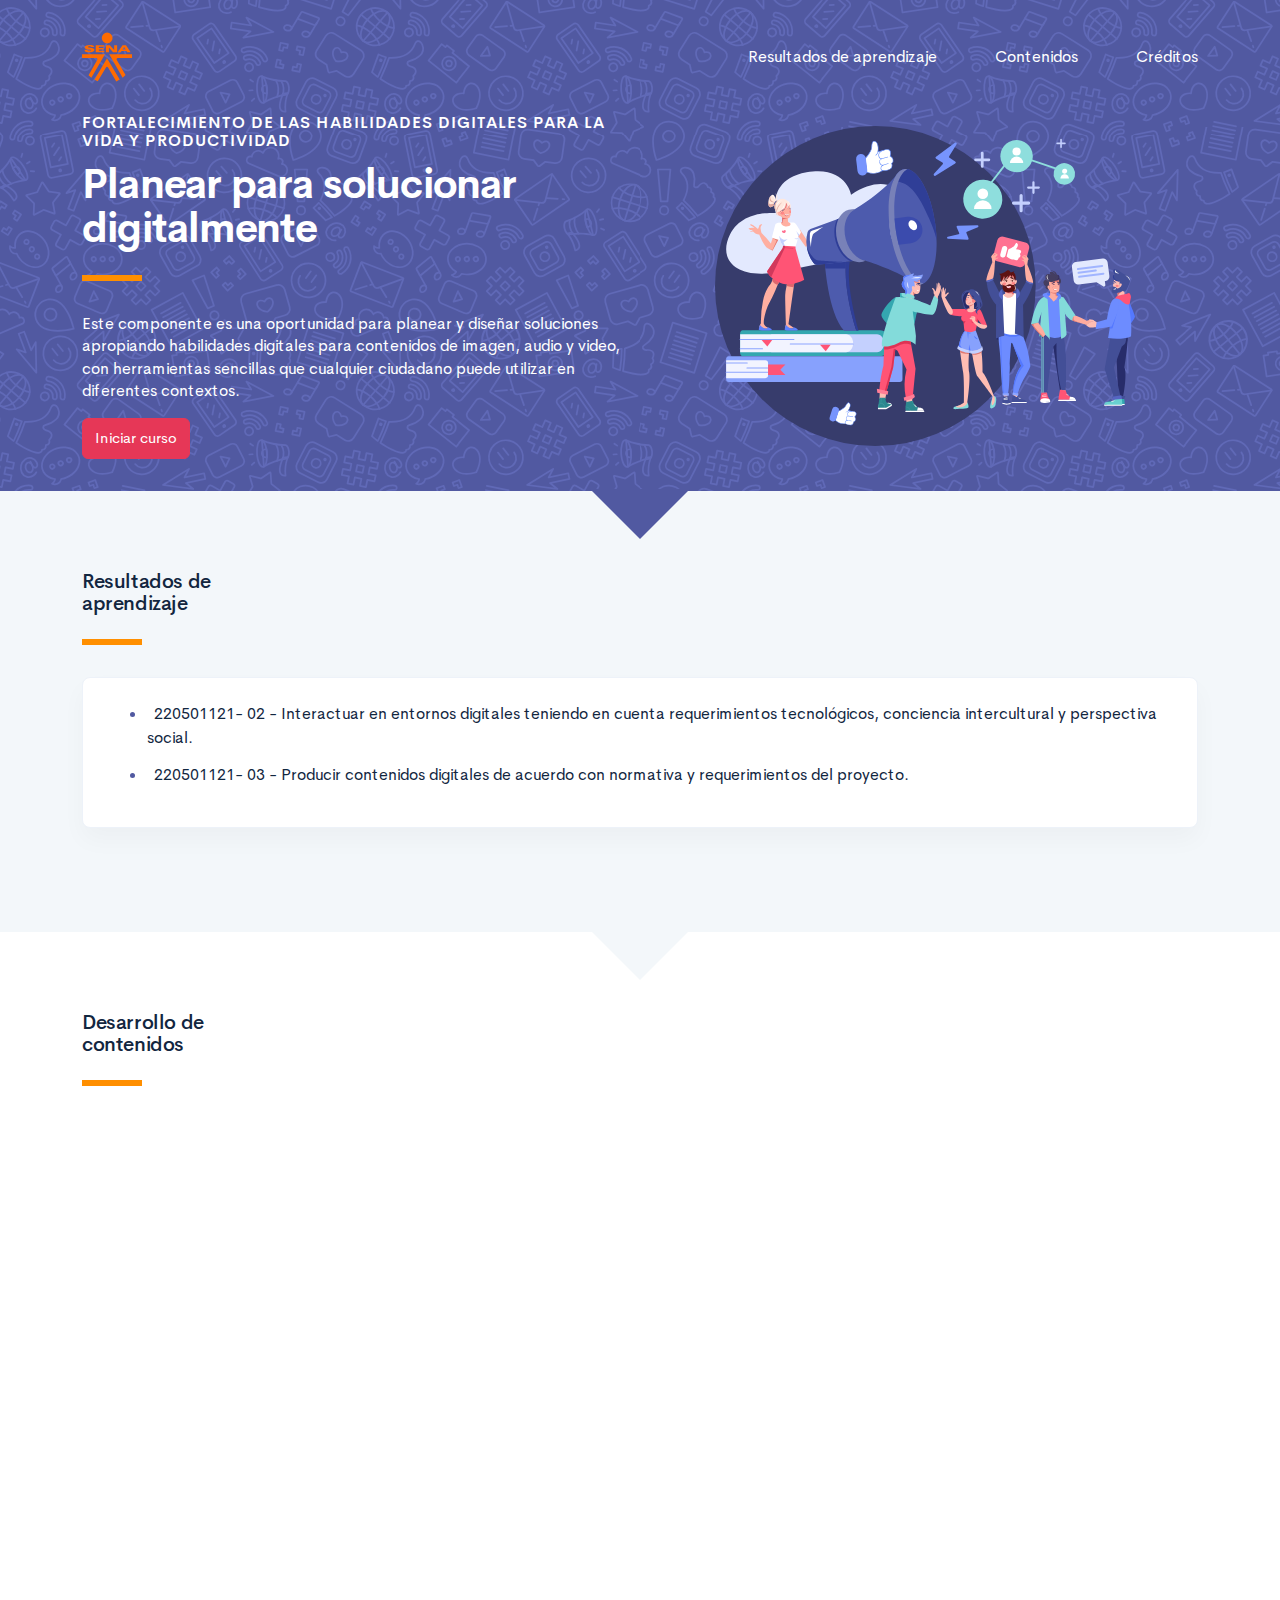
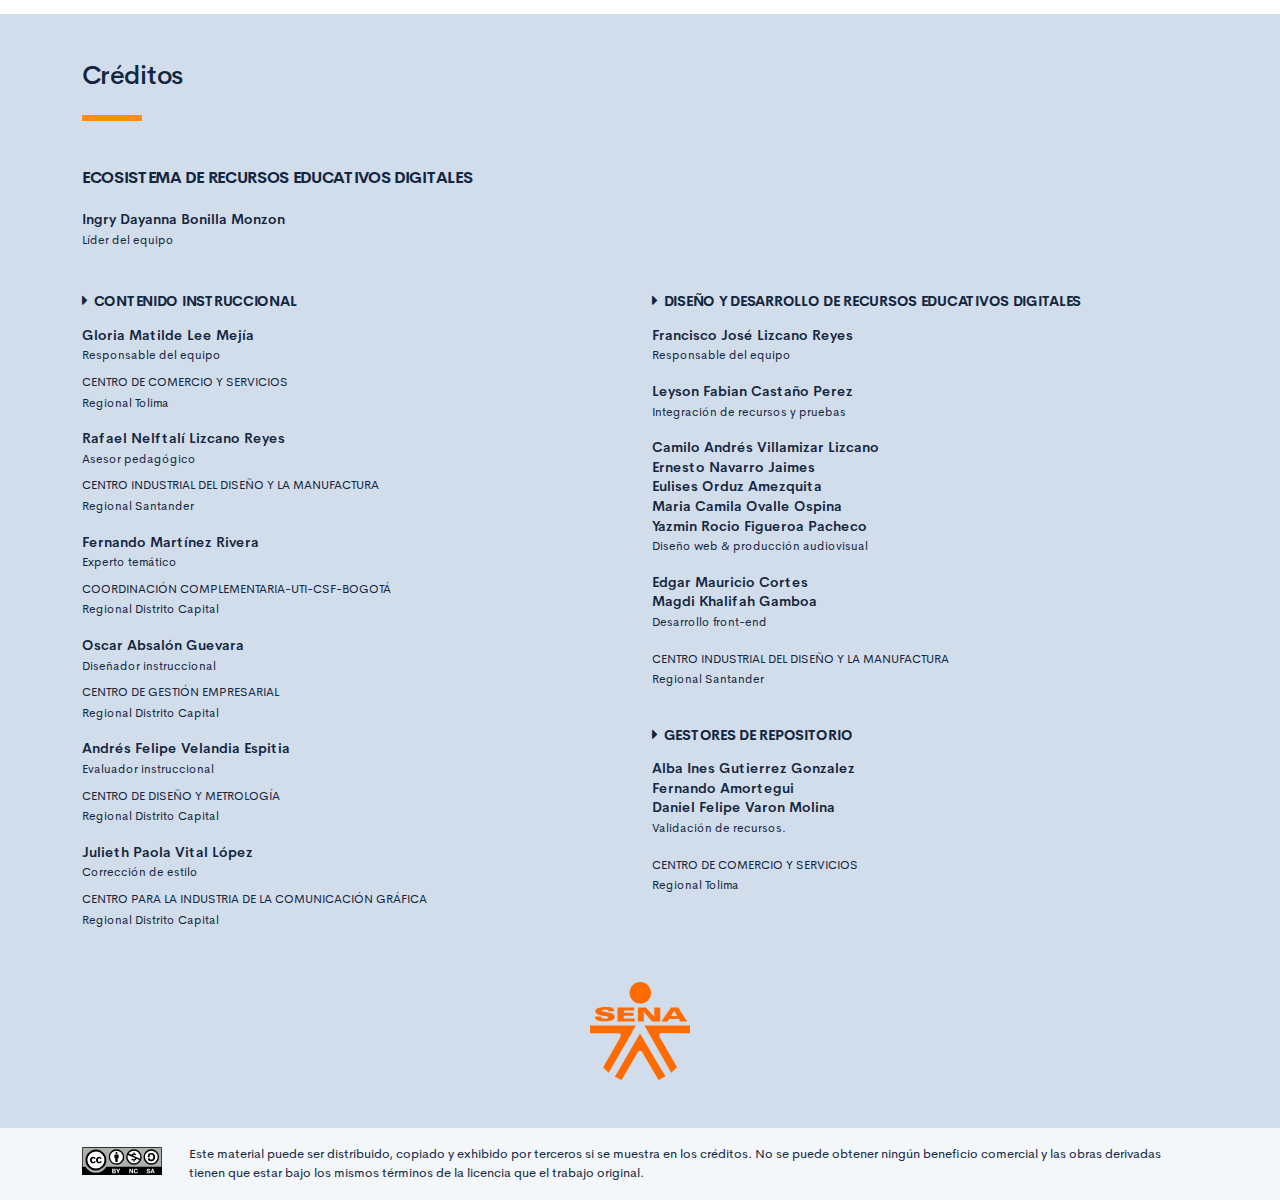
==== public/index.html @ 50f30f82 "programación del recurso" ====
<!DOCTYPE html>
<html lang="es">
    <head>
        <meta charset="UTF-8">
        <meta name="viewport" content="width=device-width, user-scalable=no, initial-scale=1.0, maximum-scale=1.0, minimum-scale=1.0">
        <title>Planear para solucionar digitalmente</title>
        <meta meta name="description" content="Este componente es una oportunidad para planear y diseñar soluciones apropiando habilidades digitales para contenidos de imagen, audio y video, con herramientas sencillas que cualquier ciudadano puede utilizar en diferentes contextos.">
        <link rel="icon" type="image/svg+xml" href="assets/images/logos/senaLogo.svg">
        <link rel="stylesheet" href="assets/fonts/feather/feather.css">
        <link rel="stylesheet" href="assets/fonts/fontawesome/css/font-awesome.css">
        <link href="assets/css/fancybox.css" rel="stylesheet">
        <link href="assets/css/animate.css" rel="stylesheet">
        <link rel="stylesheet" href="assets/css/main.css">
    </head>
    <body class="theme-dark page-header-textura" id="page-home">
        <header class="curso-presentacion page-header" id="CursoPresentacion">
            <div class="page-textura">
                <div class="container">
                    <div class="curso-topbar justify-content-center justify-content-md-between"><a class="curso-topbar__logo"><svg xmlns="http://www.w3.org/2000/svg" width="168.273" height="164.177" viewBox="0 0 168.273 164.177">
                                <path id="SENA_LOGO" data-name="SENA LOGO" d="M85.349,1a18.09,18.09,0,1,0,18.09,18.09h0A18.1,18.1,0,0,0,85.349,1ZM25.617,42.983a33.722,33.722,0,0,0-9.386,1.024,11.156,11.156,0,0,0-5.12,2.56A5.346,5.346,0,0,0,10.086,52.2c.683,1.707,2.56,2.9,4.608,3.584,4.437,1.536,9.386,1.877,13.994,2.731a5.1,5.1,0,0,1,2.389,1.024,1.369,1.369,0,0,1-.683,2.048,9.146,9.146,0,0,1-5.291.683A8.354,8.354,0,0,1,20.5,61.244a1.962,1.962,0,0,1-.853-2.389H9.233A7.663,7.663,0,0,0,10.6,63.463a7.59,7.59,0,0,0,4.267,2.389A28.541,28.541,0,0,0,23.4,66.876,52.426,52.426,0,0,0,35,66.023a11.043,11.043,0,0,0,5.8-2.9,5.358,5.358,0,0,0-1.365-8.533,21.267,21.267,0,0,0-5.8-2.048c-3.072-.683-5.973-1.024-9.045-1.536a9.114,9.114,0,0,1-3.072-.853,1.226,1.226,0,0,1,0-2.219,9.369,9.369,0,0,1,4.437-.683,10.554,10.554,0,0,1,4.608.853A1.877,1.877,0,0,1,31.59,49.81h9.9a5.669,5.669,0,0,0-1.195-3.584A8.875,8.875,0,0,0,35.515,43.5c-3.584-.341-6.827-.512-9.9-.512Zm21.333.683V67.217H75.792V62.1H57.531V57.489H73.744V52.54H57.531V48.786H75.109v-5.12Zm47.615,0H81.253V67.217H91.322V51.346l13.824,15.872h13.824V43.666H108.9v15.7Zm42.495,0L120.676,67.217h10.581l2.56-4.267H150.2l2.389,4.267h11.776l-15.53-23.551ZM142.35,49.3l5.12,8.533h-10.41ZM.7,74.044l.171,12.8L49,86.673c2.389.512,3.925,2.048,3.413,5.8l-29.7,51.711,9.557,9.045L78.01,74.044Zm91.646,0L137.4,152.89l9.9-8.874L117.433,92.3c-.512-3.584.853-5.291,3.413-5.8l48.127.171V74.044ZM84.837,87.185,42.512,159.546l11.264,5.461,28.159-47.615a4.283,4.283,0,0,1,2.9-1.195,4.681,4.681,0,0,1,3.072,1.195l28.159,47.786,11.605-5.973Z" transform="translate(-0.7 -1)" fill="#FF6B00" />
                            </svg>
                        </a><a class="curso-topbar__menubar collapsed btn-menu-responsive d-none" data-toggle="collapse" href="#curso-topbar__nav" aria-expanded="false"><span></span><span></span><span></span></a>
                        <nav class="curso-topbar__nav collapse show d-none d-md-block" id="curso-topbar__nav">
                            <ul class="curso-topbar__list">
                                <li class="curso-topbar__item"><a class="curso-topbar__link" href="#ResultadosAprendizaje"><span class="text-white">Resultados de aprendizaje</span></a></li>
                                <li class="curso-topbar__item"><a class="curso-topbar__link" href="#IndiceTematico"><span class="text-white">Contenidos</span></a></li>
                                <li class="curso-topbar__item"><a class="curso-topbar__link" href="#Creditos"><span class="text-white">Créditos</span></a></li>
                            </ul>
                        </nav>
                    </div>
                    <!--include includes/page-home_header.pug                -->
                    <div class="curso-portada">
                        <div class="row align-items-center">
                            <div class="col-12 col-lg-6">
                                <h3 class="curso-subtitulo" id="curso-titulo-componente">Fortalecimiento de las Habilidades Digitales para la Vida y Productividad</h3>
                                <h1 class="curso-titulo" id="curso-titulo-tema">Planear para solucionar digitalmente</h1>
                                <div class="brand-line-primary"></div>
                                <p class="curso-descripcion">Este componente es una oportunidad para planear y diseñar soluciones apropiando habilidades digitales para contenidos de imagen, audio y video, con herramientas sencillas que cualquier ciudadano puede utilizar en diferentes contextos.</p><a class="curso-btn-iniciar btn btn-danger" href="main.html"><span>Iniciar curso</span></a>
                            </div>
                            <div class="col-12 col-lg-6 text-center">
                                <div class="d-none d-lg-block"><img class="curso-imagen" src="assets/images/header/header_media.svg" /></div>
                            </div>
                        </div>
                    </div>
                </div>
            </div>
        </header>
        <section class="curso-resultados section bg-base-light" id="ResultadosAprendizaje">
            <div class="container">
                <h2> Resultados de <br>aprendizaje</h2>
                <div class="brand-line-primary"></div>
                <div class="card resultado-item">
                    <div class="card-body">
                        <ul class="bg-color-dark">
                            <li> <span>220501121- 02 - Interactuar en entornos digitales teniendo en cuenta requerimientos tecnológicos, conciencia intercultural y perspectiva social.</span></li>
                            <li> <span>220501121- 03 - Producir contenidos digitales de acuerdo con normativa y requerimientos del proyecto.</span></li>
                        </ul>
                    </div>
                </div>
            </div>
        </section>
        <section class="curso-indice-tematico section" id="IndiceTematico">
            <div class="container">
                <h2>Desarrollo de <br>contenidos</h2>
                <div class="brand-line-primary"></div>
                <div class="row justify-content-center">
                    <div class="col-12 col-sm-10">
                        <div class="card wow flipInX" data-wow-delay=".4s">
                            <div class="card-body">
                                <ul class="list-group list-group-flush list my-n3 nav-temas">
                                    <li class="list-group-item nav-tema-item">
                                        <div class="row align-items-center">
                                            <div class="col-auto">
                                                <div class="avatar avatar-sm"><span class="nav-tema-item__icon avatar-title font-size-lg bg-secondary-soft rounded-circle text-primary font-weight-bold">1</span></div>
                                            </div>
                                            <div class="col ml-n2"><span class="nav-tema-item__titulo"> <a href="main.html#page/tic/">Impacto de las TIC</a></span></div>
                                            <div class="col-auto"> <a class="btn btn-light nav-tema-item__btn" href="main.html#page/tic/">Ver más</a></div>
                                        </div>
                                    </li>
                                    <li class="list-group-item nav-tema-item">
                                        <div class="row align-items-center">
                                            <div class="col-auto">
                                                <div class="avatar avatar-sm"><span class="nav-tema-item__icon avatar-title font-size-lg bg-secondary-soft rounded-circle text-primary font-weight-bold">2</span></div>
                                            </div>
                                            <div class="col ml-n2"><span class="nav-tema-item__titulo"> <a href="main.html#page/ideacion/">Proceso de ideación</a></span></div>
                                            <div class="col-auto"> <a class="btn btn-light nav-tema-item__btn" href="main.html#page/ideacion/">Ver más</a></div>
                                        </div>
                                    </li>
                                    <li class="list-group-item nav-tema-item">
                                        <div class="row align-items-center">
                                            <div class="col-auto">
                                                <div class="avatar avatar-sm"><span class="nav-tema-item__icon avatar-title font-size-lg bg-secondary-soft rounded-circle text-primary font-weight-bold">3</span></div>
                                            </div>
                                            <div class="col ml-n2"><span class="nav-tema-item__titulo"> <a href="main.html#page/digital/">Contenido digital</a></span></div>
                                            <div class="col-auto"> <a class="btn btn-light nav-tema-item__btn" href="main.html#page/digital/">Ver más</a></div>
                                        </div>
                                    </li>
                                    <li class="list-group-item nav-tema-item">
                                        <div class="row align-items-center">
                                            <div class="col-auto">
                                                <div class="avatar avatar-sm"><span class="nav-tema-item__icon avatar-title font-size-lg bg-secondary-soft rounded-circle text-primary font-weight-bold">4</span></div>
                                            </div>
                                            <div class="col ml-n2"><span class="nav-tema-item__titulo"> <a href="main.html#page/contenido_digital/">Planeación y herramientas de contenido digital</a></span></div>
                                            <div class="col-auto"> <a class="btn btn-light nav-tema-item__btn" href="main.html#page/contenido_digital/">Ver más</a></div>
                                        </div>
                                    </li>
                                    <li class="list-group-item nav-tema-item">
                                        <div class="row align-items-center">
                                            <div class="col-auto">
                                                <div class="avatar avatar-sm"><span class="nav-tema-item__icon avatar-title font-size-lg bg-secondary-soft rounded-circle text-primary font-weight-bold">5</span></div>
                                            </div>
                                            <div class="col ml-n2"><span class="nav-tema-item__titulo"> <a href="main.html#page/diseno_contenido_digital/">Diseño del contenido digital</a></span></div>
                                            <div class="col-auto"> <a class="btn btn-light nav-tema-item__btn" href="main.html#page/diseno_contenido_digital/">Ver más</a></div>
                                        </div>
                                    </li>
                                </ul>
                            </div>
                        </div>
                    </div>
                </div>
            </div>
        </section>
        <footer class="footer" id="Creditos">
            <div class="container">
                <h1>Créditos </h1>
                <div class="brand-line-primary"></div>
                <div class="row">
                    <div class="col-12 col-md-5">
                        <h3 class="footer-subtitulo mb-4">ECOSISTEMA DE RECURSOS EDUCATIVOS DIGITALES </h3>
                        <p class="footer-texto mb-2"><strong>Ingry Dayanna Bonilla Monzon </strong><br /> <span class="text-small">Líder del equipo</span></p>
                    </div>
                </div>
                <div class="row mt-5">
                    <div class="col-12 col-md-6">
                        <h4 class="footer-subtitulo-2 mt-0">
                            <div class="fa fa-caret-right mr-2"></div>Contenido Instruccional
                        </h4>
                        <p class="footer-texto mb-2"><strong>Gloria Matilde Lee Mejía </strong><br /> <span class="text-small">Responsable del equipo</span></p>
                        <p class="footer-texto"><span class="text-small text-uppercase">Centro de Comercio y Servicios</span><br /><span class="text-small">Regional Tolima</span></p>
                        <p class="footer-texto mb-2"><strong>Rafael Nelftalí Lizcano Reyes</strong><br /> <span class="text-small">Asesor pedagógico<br /></span></p>
                        <p class="footer-texto"><span class="text-small text-uppercase">CENTRO INDUSTRIAL DEL DISEÑO Y LA MANUFACTURA </span><br /><span class="text-small">Regional Santander </span></p>
                        <p class="footer-texto mb-2"><strong>Fernando Martínez Rivera</strong><br /><span class="text-small">Experto temático<br /></span></p>
                        <p class="footer-texto"><span class="text-small text-uppercase">Coordinación Complementaria-UTI-CSF-Bogotá</span><br /><span class="text-small">Regional Distrito Capital</span></p>
                        <p class="footer-texto mb-2"><strong>Oscar Absalón Guevara</strong><br /> <span class="text-small">Diseñador instruccional<br /></span></p>
                        <p class="footer-texto"><span class="text-small text-uppercase">Centro de Gestión Empresarial</span><br /><span class="text-small">Regional Distrito Capital</span></p>
                        <p class="footer-texto mb-2"><strong>Andrés Felipe Velandia Espitia</strong><br /> <span class="text-small">Evaluador instruccional<br /></span></p>
                        <p class="footer-texto"><span class="text-small text-uppercase">Centro de Diseño y Metrología</span><br /><span class="text-small">Regional Distrito Capital</span></p>
                        <p class="footer-texto mb-2"><strong>Julieth Paola Vital López</strong><br /> <span class="text-small">Corrección de estilo<br /></span></p>
                        <p class="footer-texto"><span class="text-small text-uppercase">Centro para la Industria de la Comunicación Gráfica</span><br /><span class="text-small">Regional Distrito Capital </span></p>
                    </div>
                    <div class="col-12 col-md-6">
                        <h4 class="footer-subtitulo-2 mt-0">
                            <div class="fa fa-caret-right mr-2"></div>Diseño y desarrollo de recursos educativos digitales
                        </h4>
                        <p class="footer-texto"><strong>Francisco José Lizcano Reyes </strong><br /> <span class="text-small">Responsable del equipo<br /></span></p>
                        <p class="footer-texto"><strong>Leyson Fabian Castaño Perez</strong><br /> <span class="text-small">Integración de recursos y pruebas<br /></span></p>
                        <p class="footer-texto"> <strong>Camilo Andrés Villamizar Lizcano</strong><br />
                            <strong>Ernesto Navarro Jaimes</strong><br />
                            <strong>Eulises Orduz Amezquita</strong><br />
                            <strong>Maria Camila Ovalle Ospina </strong><br />
                            <strong>Yazmin Rocio Figueroa Pacheco</strong><br /><span class="text-small">Diseño web & producción audiovisual<br /></span></p>
                        <p class="footer-texto"><strong>Edgar Mauricio Cortes</strong><br />
                            <strong>Magdi Khalifah Gamboa</strong><br /> <span class="text-small">Desarrollo front-end<br /></span></p>
                        <p class="footer-texto"><span class="text-small text-uppercase">CENTRO INDUSTRIAL DEL DISEÑO Y LA MANUFACTURA </span><br /><span class="text-small">Regional Santander</span></p>
                        <h4 class="footer-subtitulo-2 mt-5">
                            <div class="fa fa-caret-right mr-2"></div>Gestores de repositorio
                        </h4>
                        <p class="footer-texto"><strong>Alba Ines Gutierrez Gonzalez </strong><br />
                            <strong>Fernando Amortegui </strong><br />
                            <strong>Daniel Felipe Varon Molina </strong><br /> <span class="text-small">Validación de recursos.<br /></span></p>
                        <p class="footer-texto"><span class="text-small text-uppercase">Centro de comercio y servicios </span><br /><span class="text-small">Regional Tolima</span></p>
                    </div>
                </div>
                <div class="row justify-content-center align-items-center mt-5"><img src="assets/images/logos/senaLogo.svg" style="max-width:100px" /></div>
            </div>
        </footer>
        <section id="cc">
            <div class="container">
                <div class="d-flex flex-column flex-sm-row"><span class="pr-3"><i class="icon cc"></i></span><span>Este material puede ser distribuido, copiado y exhibido por terceros si se muestra en los créditos. No se puede obtener ningún beneficio comercial y las obras derivadas tienen que estar bajo los mismos términos de la licencia que el trabajo original.</span></div>
            </div>
        </section>
        <script src="assets/js/vendor.js"></script>
        <script src="assets/js/global.js"> </script>
        <script src="assets/js/pages.js"></script>
    </body>
</html>
---- public/assets/fonts/feather/feather.css ----
@font-face {
  font-family: 'Feather';
  src:
    url('fonts/Feather.ttf?sdxovp') format('truetype'),
    url('fonts/Feather.woff?sdxovp') format('woff'),
    url('fonts/Feather.svg?sdxovp#Feather') format('svg');
  font-weight: normal;
  font-style: normal;
}

.fe {
  /* use !important to prevent issues with browser extensions that change fonts */
  font-family: 'Feather' !important;
  speak: none;
  font-style: normal;
  font-weight: normal;
  font-variant: normal;
  text-transform: none;
  line-height: 1;

  /* Better Font Rendering =========== */
  -webkit-font-smoothing: antialiased;
  -moz-osx-font-smoothing: grayscale;
}

.fe-activity:before {
  content: "\e900";
}
.fe-airplay:before {
  content: "\e901";
}
.fe-alert-circle:before {
  content: "\e902";
}
.fe-alert-octagon:before {
  content: "\e903";
}
.fe-alert-triangle:before {
  content: "\e904";
}
.fe-align-center:before {
  content: "\e905";
}
.fe-align-justify:before {
  content: "\e906";
}
.fe-align-left:before {
  content: "\e907";
}
.fe-align-right:before {
  content: "\e908";
}
.fe-anchor:before {
  content: "\e909";
}
.fe-aperture:before {
  content: "\e90a";
}
.fe-archive:before {
  content: "\e90b";
}
.fe-arrow-down:before {
  content: "\e90c";
}
.fe-arrow-down-circle:before {
  content: "\e90d";
}
.fe-arrow-down-left:before {
  content: "\e90e";
}
.fe-arrow-down-right:before {
  content: "\e90f";
}
.fe-arrow-left:before {
  content: "\e910";
}
.fe-arrow-left-circle:before {
  content: "\e911";
}
.fe-arrow-right:before {
  content: "\e912";
}
.fe-arrow-right-circle:before {
  content: "\e913";
}
.fe-arrow-up:before {
  content: "\e914";
}
.fe-arrow-up-circle:before {
  content: "\e915";
}
.fe-arrow-up-left:before {
  content: "\e916";
}
.fe-arrow-up-right:before {
  content: "\e917";
}
.fe-at-sign:before {
  content: "\e918";
}
.fe-award:before {
  content: "\e919";
}
.fe-bar-chart:before {
  content: "\e91a";
}
.fe-bar-chart-2:before {
  content: "\e91b";
}
.fe-battery:before {
  content: "\e91c";
}
.fe-battery-charging:before {
  content: "\e91d";
}
.fe-bell:before {
  content: "\e91e";
}
.fe-bell-off:before {
  content: "\e91f";
}
.fe-bluetooth:before {
  content: "\e920";
}
.fe-bold:before {
  content: "\e921";
}
.fe-book:before {
  content: "\e922";
}
.fe-book-open:before {
  content: "\e923";
}
.fe-bookmark:before {
  content: "\e924";
}
.fe-box:before {
  content: "\e925";
}
.fe-briefcase:before {
  content: "\e926";
}
.fe-calendar:before {
  content: "\e927";
}
.fe-camera:before {
  content: "\e928";
}
.fe-camera-off:before {
  content: "\e929";
}
.fe-cast:before {
  content: "\e92a";
}
.fe-check:before {
  content: "\e92b";
}
.fe-check-circle:before {
  content: "\e92c";
}
.fe-check-square:before {
  content: "\e92d";
}
.fe-chevron-down:before {
  content: "\e92e";
}
.fe-chevron-left:before {
  content: "\e92f";
}
.fe-chevron-right:before {
  content: "\e930";
}
.fe-chevron-up:before {
  content: "\e931";
}
.fe-chevrons-down:before {
  content: "\e932";
}
.fe-chevrons-left:before {
  content: "\e933";
}
.fe-chevrons-right:before {
  content: "\e934";
}
.fe-chevrons-up:before {
  content: "\e935";
}
.fe-chrome:before {
  content: "\e936";
}
.fe-circle:before {
  content: "\e937";
}
.fe-clipboard:before {
  content: "\e938";
}
.fe-clock:before {
  content: "\e939";
}
.fe-cloud:before {
  content: "\e93a";
}
.fe-cloud-drizzle:before {
  content: "\e93b";
}
.fe-cloud-lightning:before {
  content: "\e93c";
}
.fe-cloud-off:before {
  content: "\e93d";
}
.fe-cloud-rain:before {
  content: "\e93e";
}
.fe-cloud-snow:before {
  content: "\e93f";
}
.fe-code:before {
  content: "\e940";
}
.fe-codepen:before {
  content: "\e941";
}
.fe-command:before {
  content: "\e942";
}
.fe-compass:before {
  content: "\e943";
}
.fe-copy:before {
  content: "\e944";
}
.fe-corner-down-left:before {
  content: "\e945";
}
.fe-corner-down-right:before {
  content: "\e946";
}
.fe-corner-left-down:before {
  content: "\e947";
}
.fe-corner-left-up:before {
  content: "\e948";
}
.fe-corner-right-down:before {
  content: "\e949";
}
.fe-corner-right-up:before {
  content: "\e94a";
}
.fe-corner-up-left:before {
  content: "\e94b";
}
.fe-corner-up-right:before {
  content: "\e94c";
}
.fe-cpu:before {
  content: "\e94d";
}
.fe-credit-card:before {
  content: "\e94e";
}
.fe-crop:before {
  content: "\e94f";
}
.fe-crosshair:before {
  content: "\e950";
}
.fe-database:before {
  content: "\e951";
}
.fe-delete:before {
  content: "\e952";
}
.fe-disc:before {
  content: "\e953";
}
.fe-dollar-sign:before {
  content: "\e954";
}
.fe-download:before {
  content: "\e955";
}
.fe-download-cloud:before {
  content: "\e956";
}
.fe-droplet:before {
  content: "\e957";
}
.fe-edit:before {
  content: "\e958";
}
.fe-edit-2:before {
  content: "\e959";
}
.fe-edit-3:before {
  content: "\e95a";
}
.fe-external-link:before {
  content: "\e95b";
}
.fe-eye:before {
  content: "\e95c";
}
.fe-eye-off:before {
  content: "\e95d";
}
.fe-facebook:before {
  content: "\e95e";
}
.fe-fast-forward:before {
  content: "\e95f";
}
.fe-feather:before {
  content: "\e960";
}
.fe-file:before {
  content: "\e961";
}
.fe-file-minus:before {
  content: "\e962";
}
.fe-file-plus:before {
  content: "\e963";
}
.fe-file-text:before {
  content: "\e964";
}
.fe-film:before {
  content: "\e965";
}
.fe-filter:before {
  content: "\e966";
}
.fe-flag:before {
  content: "\e967";
}
.fe-folder:before {
  content: "\e968";
}
.fe-folder-minus:before {
  content: "\e969";
}
.fe-folder-plus:before {
  content: "\e96a";
}
.fe-gift:before {
  content: "\e96b";
}
.fe-git-branch:before {
  content: "\e96c";
}
.fe-git-commit:before {
  content: "\e96d";
}
.fe-git-merge:before {
  content: "\e96e";
}
.fe-git-pull-request:before {
  content: "\e96f";
}
.fe-github:before {
  content: "\e970";
}
.fe-gitlab:before {
  content: "\e971";
}
.fe-globe:before {
  content: "\e972";
}
.fe-grid:before {
  content: "\e973";
}
.fe-hard-drive:before {
  content: "\e974";
}
.fe-hash:before {
  content: "\e975";
}
.fe-headphones:before {
  content: "\e976";
}
.fe-heart:before {
  content: "\e977";
}
.fe-help-circle:before {
  content: "\e978";
}
.fe-home:before {
  content: "\e979";
}
.fe-image:before {
  content: "\e97a";
}
.fe-inbox:before {
  content: "\e97b";
}
.fe-info:before {
  content: "\e97c";
}
.fe-instagram:before {
  content: "\e97d";
}
.fe-italic:before {
  content: "\e97e";
}
.fe-layers:before {
  content: "\e97f";
}
.fe-layout:before {
  content: "\e980";
}
.fe-life-buoy:before {
  content: "\e981";
}
.fe-link:before {
  content: "\e982";
}
.fe-link-2:before {
  content: "\e983";
}
.fe-linkedin:before {
  content: "\e984";
}
.fe-list:before {
  content: "\e985";
}
.fe-loader:before {
  content: "\e986";
}
.fe-lock:before {
  content: "\e987";
}
.fe-log-in:before {
  content: "\e988";
}
.fe-log-out:before {
  content: "\e989";
}
.fe-mail:before {
  content: "\e98a";
}
.fe-map:before {
  content: "\e98b";
}
.fe-map-pin:before {
  content: "\e98c";
}
.fe-maximize:before {
  content: "\e98d";
}
.fe-maximize-2:before {
  content: "\e98e";
}
.fe-menu:before {
  content: "\e98f";
}
.fe-message-circle:before {
  content: "\e990";
}
.fe-message-square:before {
  content: "\e991";
}
.fe-mic:before {
  content: "\e992";
}
.fe-mic-off:before {
  content: "\e993";
}
.fe-minimize:before {
  content: "\e994";
}
.fe-minimize-2:before {
  content: "\e995";
}
.fe-minus:before {
  content: "\e996";
}
.fe-minus-circle:before {
  content: "\e997";
}
.fe-minus-square:before {
  content: "\e998";
}
.fe-monitor:before {
  content: "\e999";
}
.fe-moon:before {
  content: "\e99a";
}
.fe-more-horizontal:before {
  content: "\e99b";
}
.fe-more-vertical:before {
  content: "\e99c";
}
.fe-move:before {
  content: "\e99d";
}
.fe-music:before {
  content: "\e99e";
}
.fe-navigation:before {
  content: "\e99f";
}
.fe-navigation-2:before {
  content: "\e9a0";
}
.fe-octagon:before {
  content: "\e9a1";
}
.fe-package:before {
  content: "\e9a2";
}
.fe-paperclip:before {
  content: "\e9a3";
}
.fe-pause:before {
  content: "\e9a4";
}
.fe-pause-circle:before {
  content: "\e9a5";
}
.fe-percent:before {
  content: "\e9a6";
}
.fe-phone:before {
  content: "\e9a7";
}
.fe-phone-call:before {
  content: "\e9a8";
}
.fe-phone-forwarded:before {
  content: "\e9a9";
}
.fe-phone-incoming:before {
  content: "\e9aa";
}
.fe-phone-missed:before {
  content: "\e9ab";
}
.fe-phone-off:before {
  content: "\e9ac";
}
.fe-phone-outgoing:before {
  content: "\e9ad";
}
.fe-pie-chart:before {
  content: "\e9ae";
}
.fe-play:before {
  content: "\e9af";
}
.fe-play-circle:before {
  content: "\e9b0";
}
.fe-plus:before {
  content: "\e9b1";
}
.fe-plus-circle:before {
  content: "\e9b2";
}
.fe-plus-square:before {
  content: "\e9b3";
}
.fe-pocket:before {
  content: "\e9b4";
}
.fe-power:before {
  content: "\e9b5";
}
.fe-printer:before {
  content: "\e9b6";
}
.fe-radio:before {
  content: "\e9b7";
}
.fe-refresh-ccw:before {
  content: "\e9b8";
}
.fe-refresh-cw:before {
  content: "\e9b9";
}
.fe-repeat:before {
  content: "\e9ba";
}
.fe-rewind:before {
  content: "\e9bb";
}
.fe-rotate-ccw:before {
  content: "\e9bc";
}
.fe-rotate-cw:before {
  content: "\e9bd";
}
.fe-rss:before {
  content: "\e9be";
}
.fe-save:before {
  content: "\e9bf";
}
.fe-scissors:before {
  content: "\e9c0";
}
.fe-search:before {
  content: "\e9c1";
}
.fe-send:before {
  content: "\e9c2";
}
.fe-server:before {
  content: "\e9c3";
}
.fe-settings:before {
  content: "\e9c4";
}
.fe-share:before {
  content: "\e9c5";
}
.fe-share-2:before {
  content: "\e9c6";
}
.fe-shield:before {
  content: "\e9c7";
}
.fe-shield-off:before {
  content: "\e9c8";
}
.fe-shopping-bag:before {
  content: "\e9c9";
}
.fe-shopping-cart:before {
  content: "\e9ca";
}
.fe-shuffle:before {
  content: "\e9cb";
}
.fe-sidebar:before {
  content: "\e9cc";
}
.fe-skip-back:before {
  content: "\e9cd";
}
.fe-skip-forward:before {
  content: "\e9ce";
}
.fe-slack:before {
  content: "\e9cf";
}
.fe-slash:before {
  content: "\e9d0";
}
.fe-sliders:before {
  content: "\e9d1";
}
.fe-smartphone:before {
  content: "\e9d2";
}
.fe-speaker:before {
  content: "\e9d3";
}
.fe-square:before {
  content: "\e9d4";
}
.fe-star:before {
  content: "\e9d5";
}
.fe-stop-circle:before {
  content: "\e9d6";
}
.fe-sun:before {
  content: "\e9d7";
}
.fe-sunrise:before {
  content: "\e9d8";
}
.fe-sunset:before {
  content: "\e9d9";
}
.fe-tablet:before {
  content: "\e9da";
}
.fe-tag:before {
  content: "\e9db";
}
.fe-target:before {
  content: "\e9dc";
}
.fe-terminal:before {
  content: "\e9dd";
}
.fe-thermometer:before {
  content: "\e9de";
}
.fe-thumbs-down:before {
  content: "\e9df";
}
.fe-thumbs-up:before {
  content: "\e9e0";
}
.fe-toggle-left:before {
  content: "\e9e1";
}
.fe-toggle-right:before {
  content: "\e9e2";
}
.fe-trash:before {
  content: "\e9e3";
}
.fe-trash-2:before {
  content: "\e9e4";
}
.fe-trending-down:before {
  content: "\e9e5";
}
.fe-trending-up:before {
  content: "\e9e6";
}
.fe-triangle:before {
  content: "\e9e7";
}
.fe-truck:before {
  content: "\e9e8";
}
.fe-tv:before {
  content: "\e9e9";
}
.fe-twitter:before {
  content: "\e9ea";
}
.fe-type:before {
  content: "\e9eb";
}
.fe-umbrella:before {
  content: "\e9ec";
}
.fe-underline:before {
  content: "\e9ed";
}
.fe-unlock:before {
  content: "\e9ee";
}
.fe-upload:before {
  content: "\e9ef";
}
.fe-upload-cloud:before {
  content: "\e9f0";
}
.fe-user:before {
  content: "\e9f1";
}
.fe-user-check:before {
  content: "\e9f2";
}
.fe-user-minus:before {
  content: "\e9f3";
}
.fe-user-plus:before {
  content: "\e9f4";
}
.fe-user-x:before {
  content: "\e9f5";
}
.fe-users:before {
  content: "\e9f6";
}
.fe-video:before {
  content: "\e9f7";
}
.fe-video-off:before {
  content: "\e9f8";
}
.fe-voicemail:before {
  content: "\e9f9";
}
.fe-volume:before {
  content: "\e9fa";
}
.fe-volume-1:before {
  content: "\e9fb";
}
.fe-volume-2:before {
  content: "\e9fc";
}
.fe-volume-x:before {
  content: "\e9fd";
}
.fe-watch:before {
  content: "\e9fe";
}
.fe-wifi:before {
  content: "\e9ff";
}
.fe-wifi-off:before {
  content: "\ea00";
}
.fe-wind:before {
  content: "\ea01";
}
.fe-x:before {
  content: "\ea02";
}
.fe-x-circle:before {
  content: "\ea03";
}
.fe-x-square:before {
  content: "\ea04";
}
.fe-youtube:before {
  content: "\ea05";
}
.fe-zap:before {
  content: "\ea06";
}
.fe-zap-off:before {
  content: "\ea07";
}
.fe-zoom-in:before {
  content: "\ea08";
}
.fe-zoom-out:before {
  content: "\ea09";
}
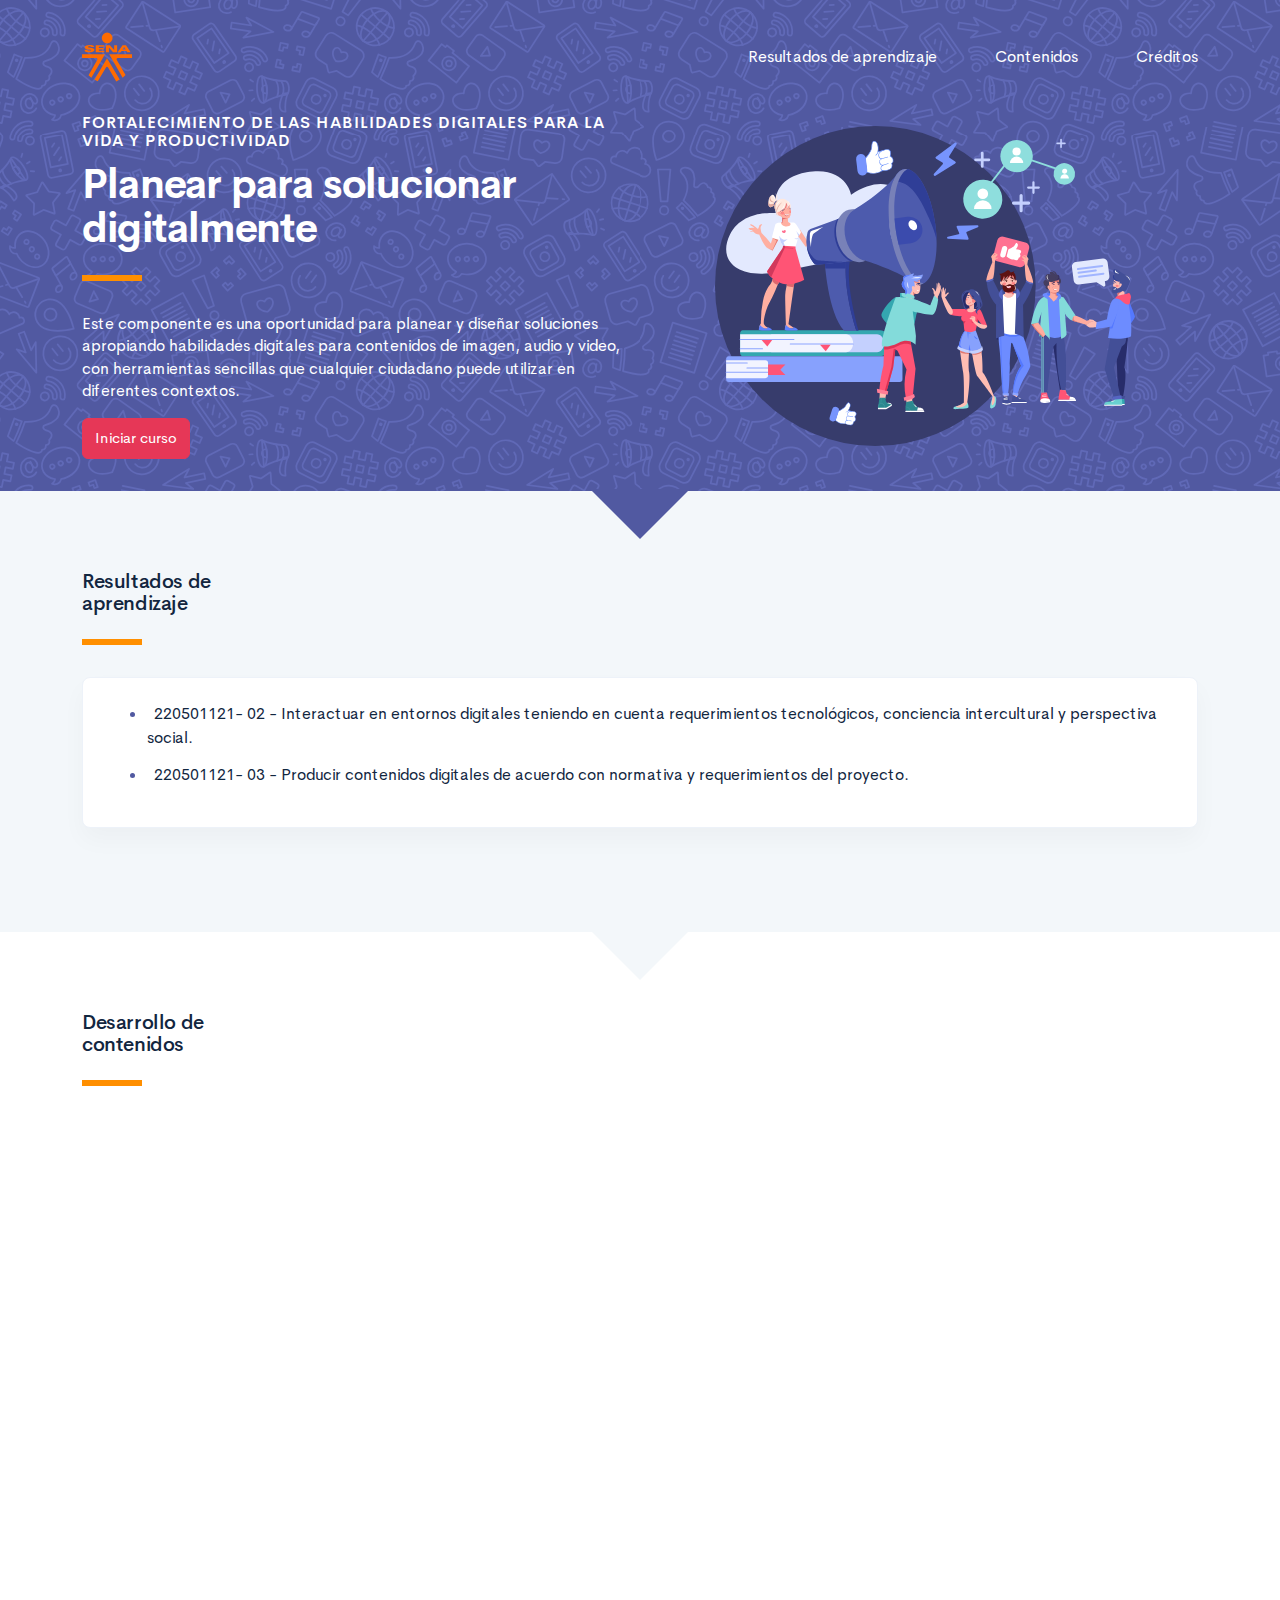
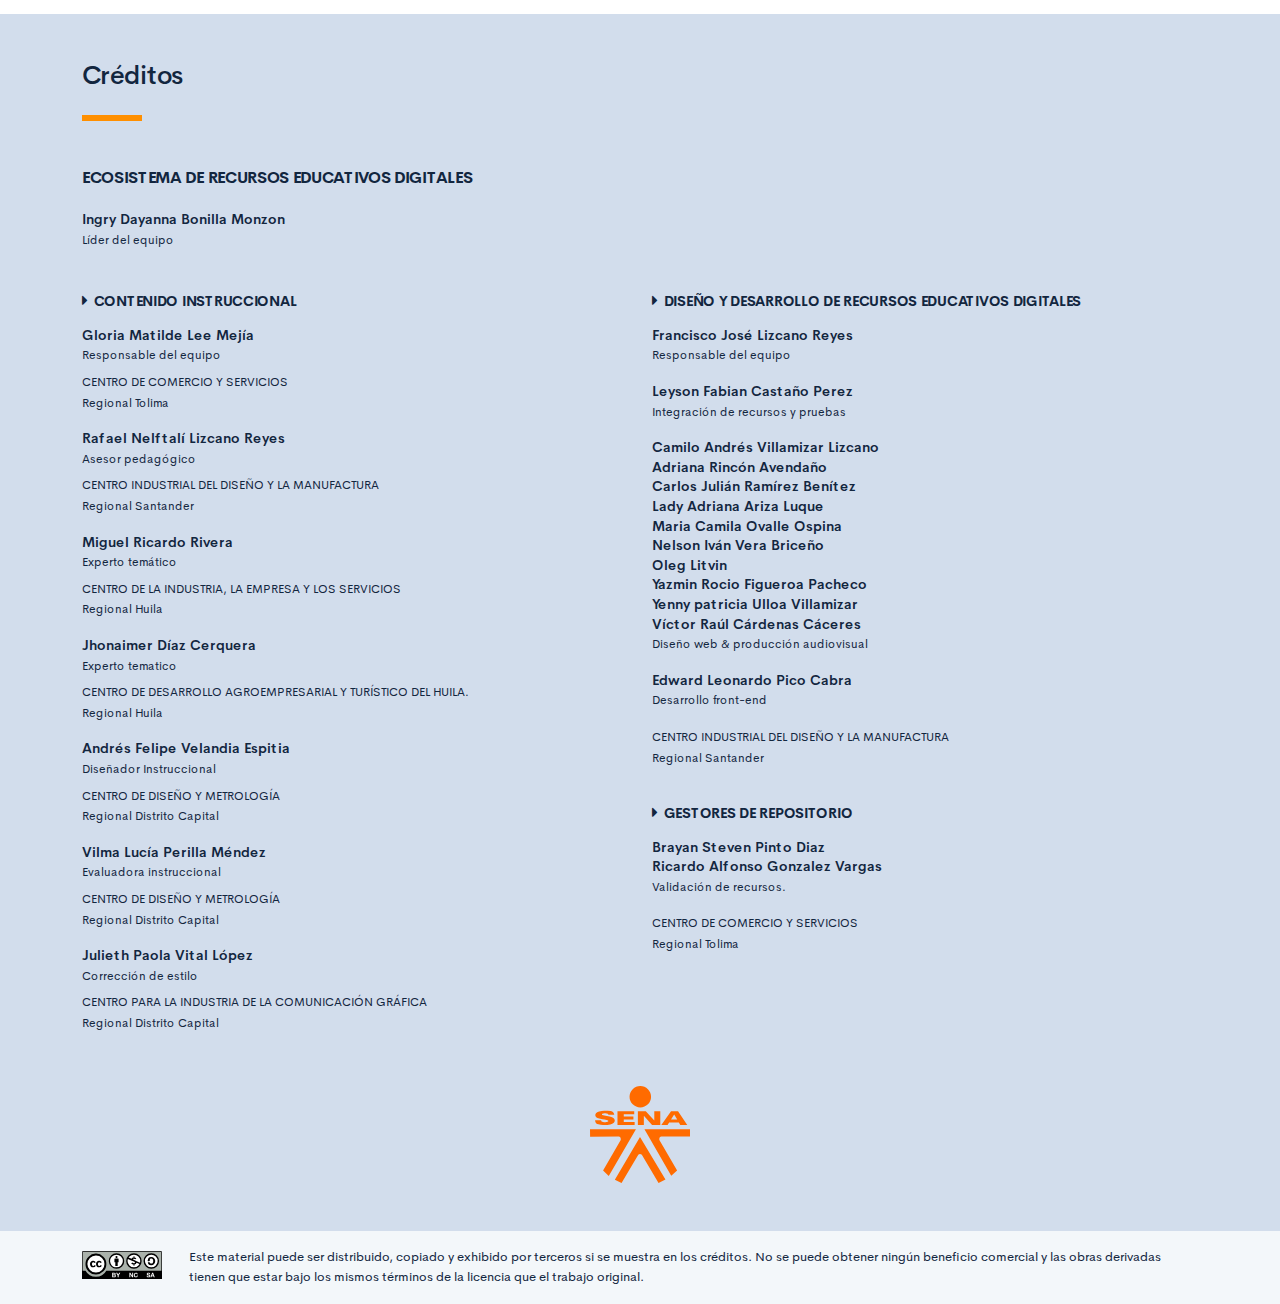
==== commit 67a765c1: "creditos" ====
--- a/public/index.html
+++ b/public/index.html
@@ -139,12 +139,14 @@
                         <p class="footer-texto"><span class="text-small text-uppercase">Centro de Comercio y Servicios</span><br /><span class="text-small">Regional Tolima</span></p>
                         <p class="footer-texto mb-2"><strong>Rafael Nelftalí Lizcano Reyes</strong><br /> <span class="text-small">Asesor pedagógico<br /></span></p>
                         <p class="footer-texto"><span class="text-small text-uppercase">CENTRO INDUSTRIAL DEL DISEÑO Y LA MANUFACTURA </span><br /><span class="text-small">Regional Santander </span></p>
-                        <p class="footer-texto mb-2"><strong>Fernando Martínez Rivera</strong><br /><span class="text-small">Experto temático<br /></span></p>
-                        <p class="footer-texto"><span class="text-small text-uppercase">Coordinación Complementaria-UTI-CSF-Bogotá</span><br /><span class="text-small">Regional Distrito Capital</span></p>
-                        <p class="footer-texto mb-2"><strong>Oscar Absalón Guevara</strong><br /> <span class="text-small">Diseñador instruccional<br /></span></p>
-                        <p class="footer-texto"><span class="text-small text-uppercase">Centro de Gestión Empresarial</span><br /><span class="text-small">Regional Distrito Capital</span></p>
-                        <p class="footer-texto mb-2"><strong>Andrés Felipe Velandia Espitia</strong><br /> <span class="text-small">Evaluador instruccional<br /></span></p>
+                        <p class="footer-texto mb-2"><strong>Miguel Ricardo Rivera</strong><br /><span class="text-small">Experto temático<br /></span></p>
+                        <p class="footer-texto"><span class="text-small text-uppercase">Centro de la Industria, la Empresa y los Servicios</span><br /><span class="text-small">Regional Huila</span></p>
+                        <p class="footer-texto mb-2"><strong>Jhonaimer Díaz Cerquera</strong><br /> <span class="text-small">Experto tematico<br /></span></p>
+                        <p class="footer-texto"><span class="text-small text-uppercase">Centro de Desarrollo Agroempresarial y Turístico del Huila.</span><br /><span class="text-small">Regional Huila</span></p>
+                        <p class="footer-texto mb-2"><strong>Andrés Felipe Velandia Espitia</strong><br /> <span class="text-small">Diseñador Instruccional<br /></span></p>
                         <p class="footer-texto"><span class="text-small text-uppercase">Centro de Diseño y Metrología</span><br /><span class="text-small">Regional Distrito Capital</span></p>
+                        <p class="footer-texto mb-2"><strong>Vilma Lucía Perilla Méndez</strong><br /> <span class="text-small">Evaluadora instruccional<br /></span></p>
+                        <p class="footer-texto"><span class="text-small text-uppercase">Centro de Diseño y Metrología</span><br /><span class="text-small">Regional Distrito Capital </span></p>
                         <p class="footer-texto mb-2"><strong>Julieth Paola Vital López</strong><br /> <span class="text-small">Corrección de estilo<br /></span></p>
                         <p class="footer-texto"><span class="text-small text-uppercase">Centro para la Industria de la Comunicación Gráfica</span><br /><span class="text-small">Regional Distrito Capital </span></p>
                     </div>
@@ -155,19 +157,22 @@
                         <p class="footer-texto"><strong>Francisco José Lizcano Reyes </strong><br /> <span class="text-small">Responsable del equipo<br /></span></p>
                         <p class="footer-texto"><strong>Leyson Fabian Castaño Perez</strong><br /> <span class="text-small">Integración de recursos y pruebas<br /></span></p>
                         <p class="footer-texto"> <strong>Camilo Andrés Villamizar Lizcano</strong><br />
-                            <strong>Ernesto Navarro Jaimes</strong><br />
-                            <strong>Eulises Orduz Amezquita</strong><br />
-                            <strong>Maria Camila Ovalle Ospina </strong><br />
-                            <strong>Yazmin Rocio Figueroa Pacheco</strong><br /><span class="text-small">Diseño web & producción audiovisual<br /></span></p>
-                        <p class="footer-texto"><strong>Edgar Mauricio Cortes</strong><br />
-                            <strong>Magdi Khalifah Gamboa</strong><br /> <span class="text-small">Desarrollo front-end<br /></span></p>
+                            <strong>Adriana Rincón Avendaño</strong><br />
+                            <strong>Carlos Julián Ramírez Benítez</strong><br />
+                            <strong>Lady Adriana Ariza Luque</strong><br />
+                            <strong>Maria Camila Ovalle Ospina</strong><br />
+                            <strong>Nelson Iván Vera Briceño</strong><br />
+                            <strong>Oleg Litvin</strong><br />
+                            <strong>Yazmin Rocio Figueroa Pacheco</strong><br />
+                            <strong>Yenny patricia Ulloa Villamizar</strong><br />
+                            <strong>Víctor Raúl Cárdenas Cáceres</strong><br /> <span class="text-small">Diseño web & producción audiovisual<br /></span></p>
+                        <p class="footer-texto"><strong>Edward Leonardo Pico Cabra</strong><br /><span class="text-small">Desarrollo front-end<br /></span></p>
                         <p class="footer-texto"><span class="text-small text-uppercase">CENTRO INDUSTRIAL DEL DISEÑO Y LA MANUFACTURA </span><br /><span class="text-small">Regional Santander</span></p>
                         <h4 class="footer-subtitulo-2 mt-5">
                             <div class="fa fa-caret-right mr-2"></div>Gestores de repositorio
                         </h4>
-                        <p class="footer-texto"><strong>Alba Ines Gutierrez Gonzalez </strong><br />
-                            <strong>Fernando Amortegui </strong><br />
-                            <strong>Daniel Felipe Varon Molina </strong><br /> <span class="text-small">Validación de recursos.<br /></span></p>
+                        <p class="footer-texto"><strong>Brayan Steven Pinto Diaz</strong><br />
+                            <strong>Ricardo Alfonso Gonzalez Vargas</strong><br /> <span class="text-small">Validación de recursos.<br /></span></p>
                         <p class="footer-texto"><span class="text-small text-uppercase">Centro de comercio y servicios </span><br /><span class="text-small">Regional Tolima</span></p>
                     </div>
                 </div>
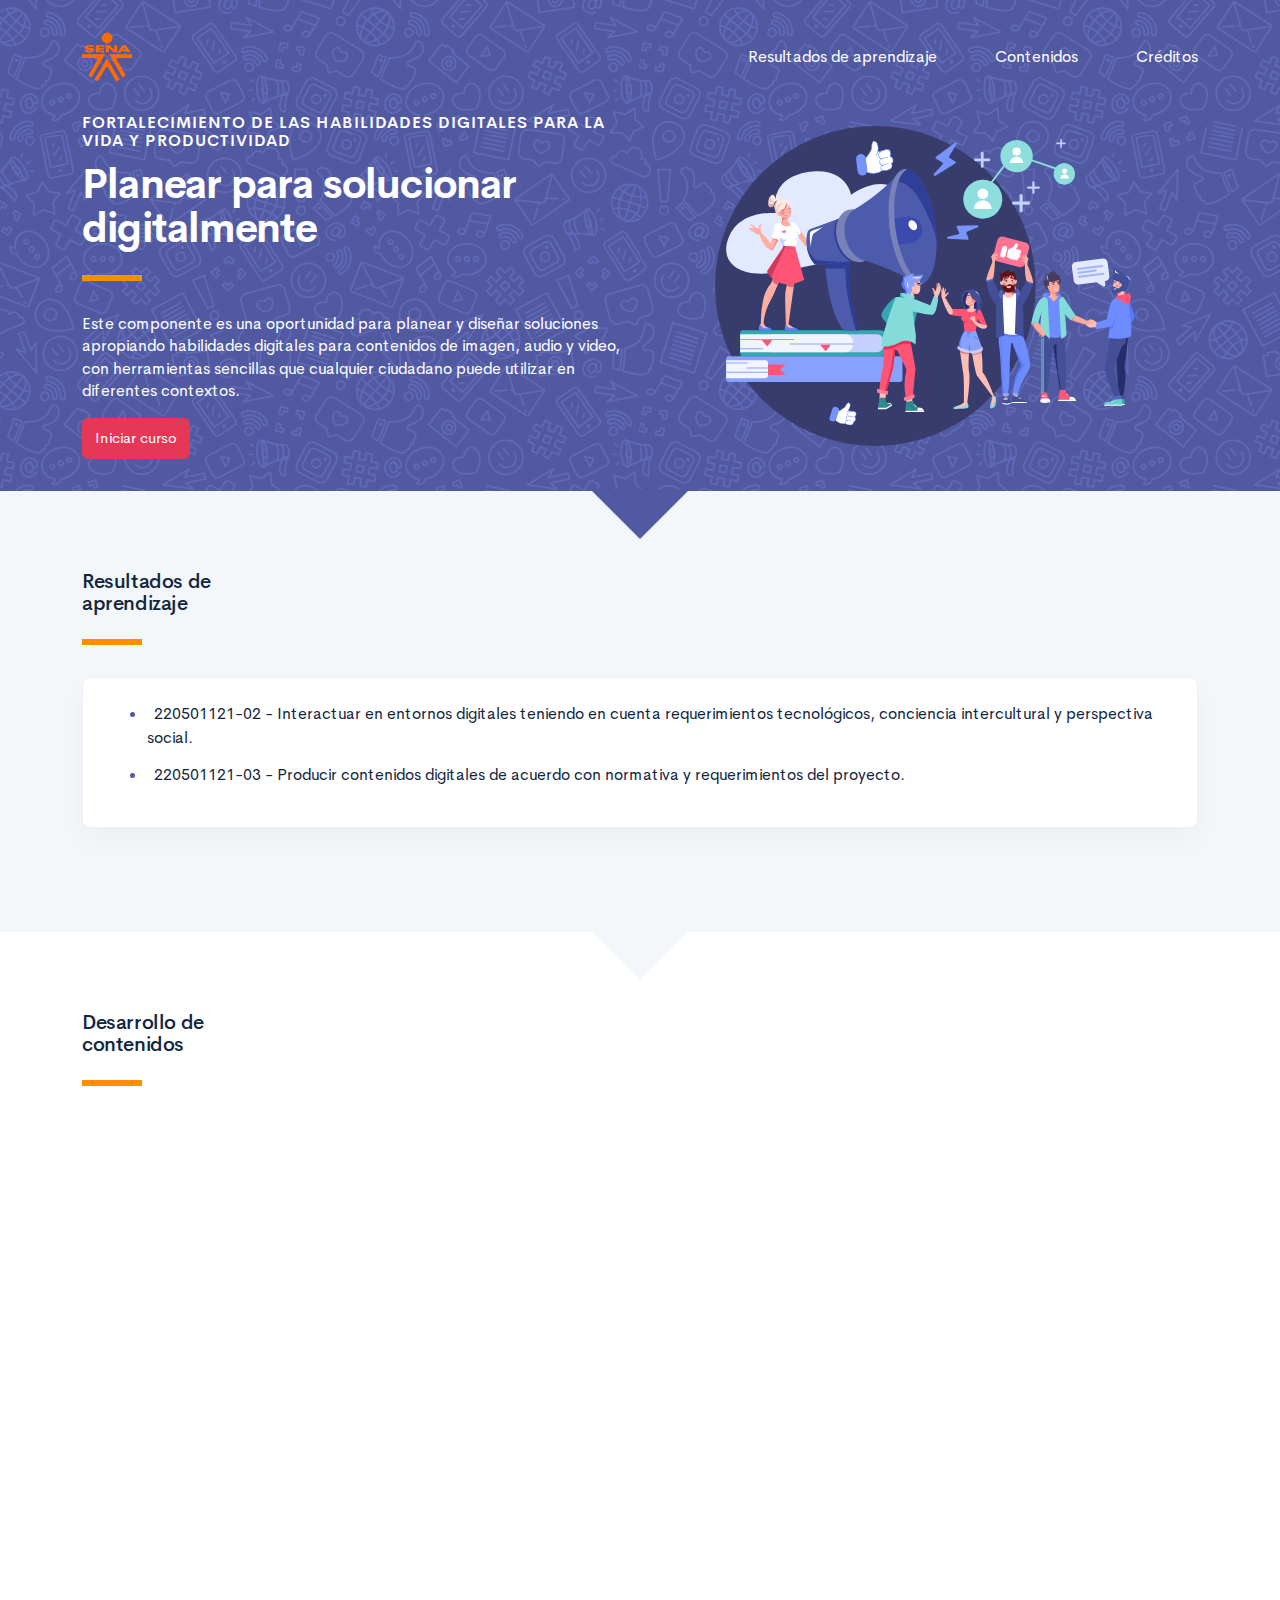
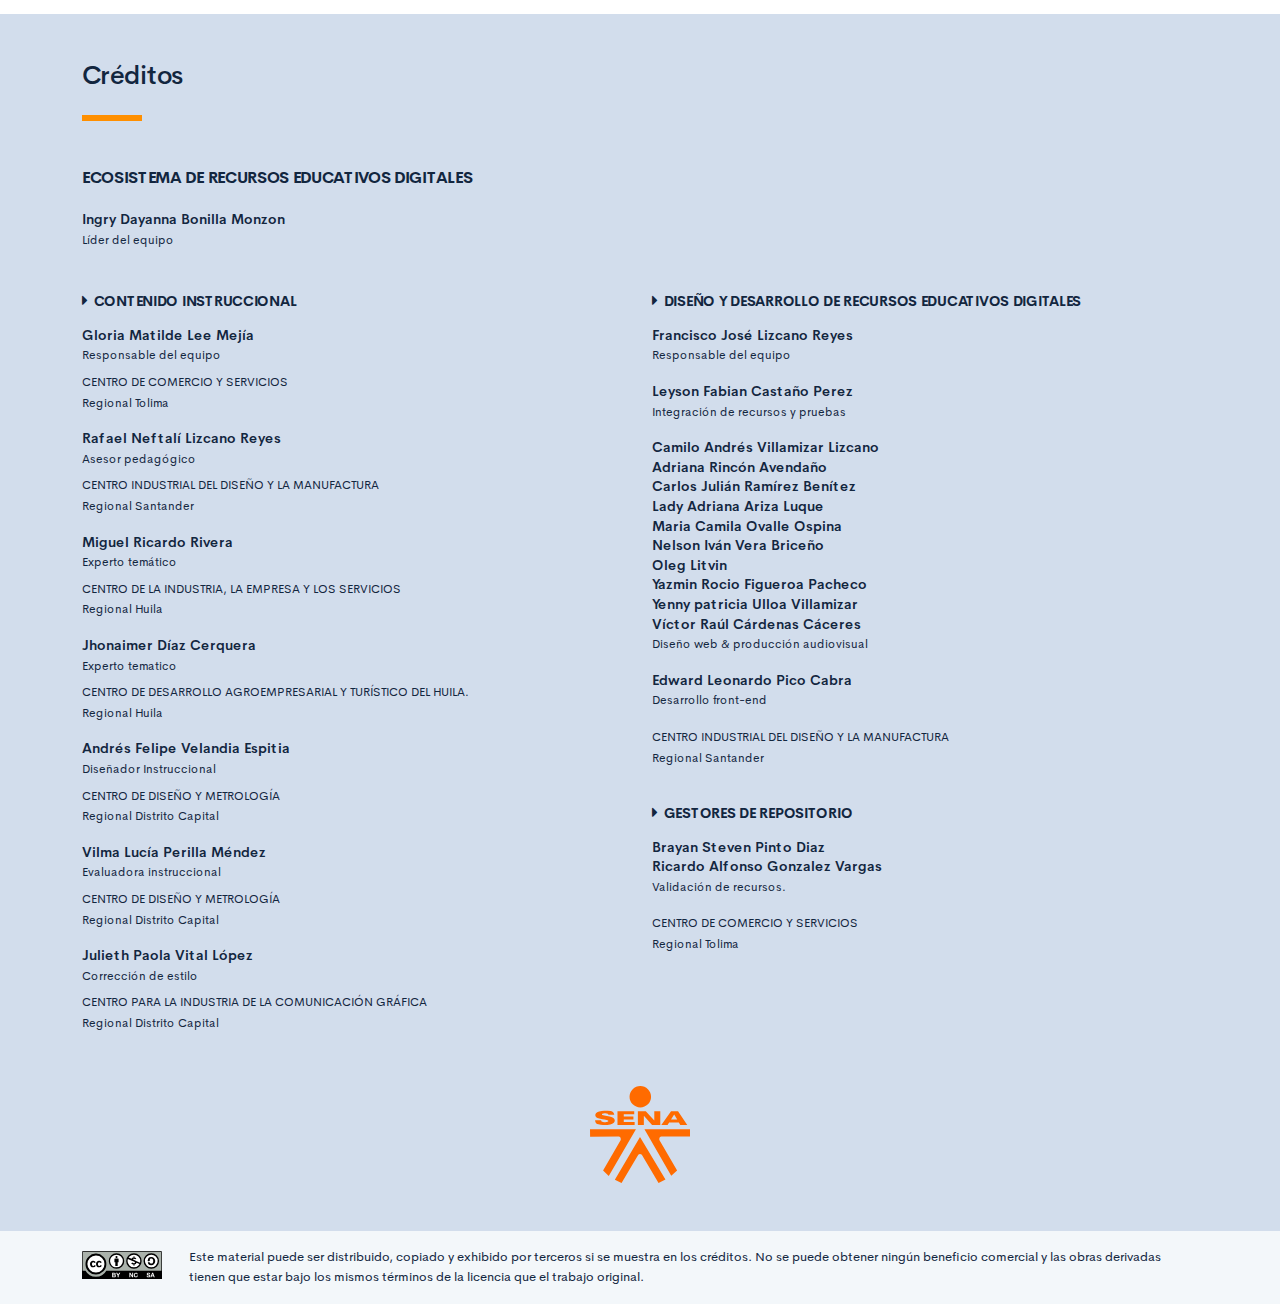
==== commit ad77e50d: "Se carga el material con los ajustes solicitados." ====
--- a/public/index.html
+++ b/public/index.html
@@ -52,8 +52,8 @@
                 <div class="card resultado-item">
                     <div class="card-body">
                         <ul class="bg-color-dark">
-                            <li> <span>220501121- 02 - Interactuar en entornos digitales teniendo en cuenta requerimientos tecnológicos, conciencia intercultural y perspectiva social.</span></li>
-                            <li> <span>220501121- 03 - Producir contenidos digitales de acuerdo con normativa y requerimientos del proyecto.</span></li>
+                            <li> <span>220501121-02 - Interactuar en entornos digitales teniendo en cuenta requerimientos tecnológicos, conciencia intercultural y perspectiva social.</span></li>
+                            <li> <span>220501121-03 - Producir contenidos digitales de acuerdo con normativa y requerimientos del proyecto.</span></li>
                         </ul>
                     </div>
                 </div>
@@ -137,7 +137,7 @@
                         </h4>
                         <p class="footer-texto mb-2"><strong>Gloria Matilde Lee Mejía </strong><br /> <span class="text-small">Responsable del equipo</span></p>
                         <p class="footer-texto"><span class="text-small text-uppercase">Centro de Comercio y Servicios</span><br /><span class="text-small">Regional Tolima</span></p>
-                        <p class="footer-texto mb-2"><strong>Rafael Nelftalí Lizcano Reyes</strong><br /> <span class="text-small">Asesor pedagógico<br /></span></p>
+                        <p class="footer-texto mb-2"><strong>Rafael Neftalí Lizcano Reyes</strong><br /> <span class="text-small">Asesor pedagógico<br /></span></p>
                         <p class="footer-texto"><span class="text-small text-uppercase">CENTRO INDUSTRIAL DEL DISEÑO Y LA MANUFACTURA </span><br /><span class="text-small">Regional Santander </span></p>
                         <p class="footer-texto mb-2"><strong>Miguel Ricardo Rivera</strong><br /><span class="text-small">Experto temático<br /></span></p>
                         <p class="footer-texto"><span class="text-small text-uppercase">Centro de la Industria, la Empresa y los Servicios</span><br /><span class="text-small">Regional Huila</span></p>
--- a/public/assets/css/main.css
+++ b/public/assets/css/main.css
@@ -3,6 +3,6 @@
  * Copyright 2011-2019 The Bootstrap Authors
  * Copyright 2011-2019 Twitter, Inc.
  * Licensed under MIT (https://github.com/twbs/bootstrap/blob/master/LICENSE)
- */:root{--blue: #2C7BE5;--indigo: #727cf5;--purple: #6b5eae;--pink: #ff679b;--red: #E63757;--orange: #fd7e14;--yellow: #F6C343;--green: #00D97E;--teal: #02a8b5;--cyan: #39afd1;--white: #fff;--gray: #95AAC9;--gray-dark: #3B506C;--primary: #12263F;--secondary: #6E84A3;--success: #00A99A;--info: #39afd1;--warning: #ff8f00;--danger: #E63757;--light: #EDF2F9;--dark: #000;--white: #fff;--breakpoint-xs: 0;--breakpoint-sm: 576px;--breakpoint-md: 768px;--breakpoint-lg: 992px;--breakpoint-xl: 1200px;--font-family-sans-serif: "Cerebri Sans", sans-serif;--font-family-monospace: "Courier New", monospace}*,*::before,*::after{box-sizing:border-box}html{font-family:sans-serif;line-height:1.15;-webkit-text-size-adjust:100%;-webkit-tap-highlight-color:rgba(0,0,0,0)}article,aside,figcaption,figure,footer,header,hgroup,main,nav,section{display:block}body{margin:0;font-family:"Cerebri Sans",sans-serif;font-size:.9375rem;font-weight:400;line-height:1.5;color:#12263F;text-align:left;background-color:#F3F7FA}[tabindex="-1"]:focus:not(:focus-visible){outline:0 !important}hr{box-sizing:content-box;height:0;overflow:visible}h1,h2,h3,h4,h5,h6{margin-top:0;margin-bottom:1.125rem}p{margin-top:0;margin-bottom:1rem}abbr[title],abbr[data-original-title]{text-decoration:underline;text-decoration:underline dotted;cursor:help;border-bottom:0;text-decoration-skip-ink:none}address{margin-bottom:1rem;font-style:normal;line-height:inherit}ol,ul,dl{margin-top:0;margin-bottom:1rem}ol ol,ul ul,ol ul,ul ol{margin-bottom:0}dt{font-weight:600}dd{margin-bottom:.5rem;margin-left:0}blockquote{margin:0 0 1rem}b,strong{font-weight:bolder}small{font-size:80%}sub,sup{position:relative;font-size:75%;line-height:0;vertical-align:baseline}sub{bottom:-.25em}sup{top:-.5em}a{color:#2C7BE5;text-decoration:none;background-color:transparent}a:hover{color:#104082;text-decoration:none}a:not([href]){color:inherit;text-decoration:none}a:not([href]):hover{color:inherit;text-decoration:none}pre,code,kbd,samp{font-family:"Courier New",monospace;font-size:1em}pre{margin-top:0;margin-bottom:1rem;overflow:auto}figure{margin:0 0 1rem}img{vertical-align:middle;border-style:none}svg{overflow:hidden;vertical-align:middle}table{border-collapse:collapse}caption{padding-top:1rem;padding-bottom:1rem;color:#95AAC9;text-align:left;caption-side:bottom}th{text-align:inherit}label{display:inline-block;margin-bottom:.5rem}button{border-radius:0}button:focus{outline:1px dotted;outline:5px auto -webkit-focus-ring-color}input,button,select,optgroup,textarea{margin:0;font-family:inherit;font-size:inherit;line-height:inherit}button,input{overflow:visible}button,select{text-transform:none}select{word-wrap:normal}button,[type="button"],[type="reset"],[type="submit"]{-webkit-appearance:button}button:not(:disabled),[type="button"]:not(:disabled),[type="reset"]:not(:disabled),[type="submit"]:not(:disabled){cursor:pointer}button::-moz-focus-inner,[type="button"]::-moz-focus-inner,[type="reset"]::-moz-focus-inner,[type="submit"]::-moz-focus-inner{padding:0;border-style:none}input[type="radio"],input[type="checkbox"]{box-sizing:border-box;padding:0}input[type="date"],input[type="time"],input[type="datetime-local"],input[type="month"]{-webkit-appearance:listbox}textarea{overflow:auto;resize:vertical}fieldset{min-width:0;padding:0;margin:0;border:0}legend{display:block;width:100%;max-width:100%;padding:0;margin-bottom:.5rem;font-size:1.5rem;line-height:inherit;color:inherit;white-space:normal}progress{vertical-align:baseline}[type="number"]::-webkit-inner-spin-button,[type="number"]::-webkit-outer-spin-button{height:auto}[type="search"]{outline-offset:-2px;-webkit-appearance:none}[type="search"]::-webkit-search-decoration{-webkit-appearance:none}::-webkit-file-upload-button{font:inherit;-webkit-appearance:button}output{display:inline-block}summary{display:list-item;cursor:pointer}template{display:none}[hidden]{display:none !important}h1,h2,h3,h4,h5,h6,.h1,.h2,.h3,.h4,.h5,.h6{margin-bottom:1.125rem;font-weight:500;line-height:1.1}h1,.h1{font-size:1.625rem}h2,.h2{font-size:1.25rem}h3,.h3{font-size:1.0625rem}h4,.h4{font-size:.9375rem}h5,.h5{font-size:.8125rem}h6,.h6{font-size:.625rem}.lead{font-size:1.17188rem;font-weight:300}.display-1{font-size:4rem;font-weight:600;line-height:1.1}.display-2{font-size:3.25rem;font-weight:600;line-height:1.1}.display-3{font-size:2.625rem;font-weight:600;line-height:1.1}.display-4{font-size:2rem;font-weight:600;line-height:1.1}hr{margin-top:1rem;margin-bottom:1rem;border:0;border-top:1px solid #E3EBF6}small,.small{font-size:.8125rem;font-weight:400}mark,.mark{padding:.2em;background-color:#fcf8e3}.list-unstyled{padding-left:0;list-style:none}.list-inline{padding-left:0;list-style:none}.list-inline-item{display:inline-block}.list-inline-item:not(:last-child){margin-right:6px}.initialism{font-size:90%;text-transform:uppercase}.blockquote{margin-bottom:1.5rem;font-size:1.17188rem}.blockquote-footer{display:block;font-size:.8125rem;color:#95AAC9}.blockquote-footer::before{content:"\2014\00A0"}.img-fluid{max-width:100%;height:auto}.img-thumbnail{padding:.25rem;background-color:#F3F7FA;border:1px solid #E3EBF6;border-radius:.375rem;max-width:100%;height:auto}.figure{display:inline-block}.figure-img{margin-bottom:.75rem;line-height:1}.figure-caption{font-size:.8125rem;color:#95AAC9}code{font-size:87.5%;color:#2C7BE5;word-wrap:break-word}a>code{color:inherit}kbd{padding:.2rem .4rem;font-size:87.5%;color:#fff;background-color:#283E59;border-radius:.25rem}kbd kbd{padding:0;font-size:100%;font-weight:600}pre{display:block;font-size:87.5%;color:#283E59}pre code{font-size:inherit;color:inherit;word-break:normal}.pre-scrollable{max-height:340px;overflow-y:scroll}.container{width:100%;padding-right:12px;padding-left:12px;margin-right:auto;margin-left:auto}@media (min-width: 576px){.container{max-width:540px}}@media (min-width: 768px){.container{max-width:720px}}@media (min-width: 992px){.container{max-width:960px}}@media (min-width: 1200px){.container{max-width:1140px}}.container-fluid,.container-sm,.container-md,.container-lg,.container-xl{width:100%;padding-right:12px;padding-left:12px;margin-right:auto;margin-left:auto}@media (min-width: 576px){.container,.container-sm{max-width:540px}}@media (min-width: 768px){.container,.container-sm,.container-md{max-width:720px}}@media (min-width: 992px){.container,.container-sm,.container-md,.container-lg{max-width:960px}}@media (min-width: 1200px){.container,.container-sm,.container-md,.container-lg,.container-xl{max-width:1140px}}.row{display:flex;flex-wrap:wrap;margin-right:-12px;margin-left:-12px}.no-gutters{margin-right:0;margin-left:0}.no-gutters>.col,.no-gutters>[class*="col-"]{padding-right:0;padding-left:0}.col-1,.col-2,.col-3,.col-4,.col-5,.col-6,.col-7,.col-8,.col-9,.col-10,.col-11,.col-12,.col,.col-auto,.col-sm-1,.col-sm-2,.col-sm-3,.col-sm-4,.col-sm-5,.col-sm-6,.col-sm-7,.col-sm-8,.col-sm-9,.col-sm-10,.col-sm-11,.col-sm-12,.col-sm,.col-sm-auto,.col-md-1,.col-md-2,.col-md-3,.col-md-4,.col-md-5,.col-md-6,.col-md-7,.col-md-8,.col-md-9,.col-md-10,.col-md-11,.col-md-12,.col-md,.col-md-auto,.col-lg-1,.col-lg-2,.col-lg-3,.col-lg-4,.col-lg-5,.col-lg-6,.col-lg-7,.col-lg-8,.col-lg-9,.col-lg-10,.col-lg-11,.col-lg-12,.col-lg,.col-lg-auto,.col-xl-1,.col-xl-2,.col-xl-3,.col-xl-4,.col-xl-5,.col-xl-6,.col-xl-7,.col-xl-8,.col-xl-9,.col-xl-10,.col-xl-11,.col-xl-12,.col-xl,.col-xl-auto{position:relative;width:100%;padding-right:12px;padding-left:12px}.col{flex-basis:0;flex-grow:1;max-width:100%}.row-cols-1>*{flex:0 0 100%;max-width:100%}.row-cols-2>*{flex:0 0 50%;max-width:50%}.row-cols-3>*{flex:0 0 33.33333%;max-width:33.33333%}.row-cols-4>*{flex:0 0 25%;max-width:25%}.row-cols-5>*{flex:0 0 20%;max-width:20%}.row-cols-6>*{flex:0 0 16.66667%;max-width:16.66667%}.col-auto{flex:0 0 auto;width:auto;max-width:100%}.col-1{flex:0 0 8.33333%;max-width:8.33333%}.col-2{flex:0 0 16.66667%;max-width:16.66667%}.col-3{flex:0 0 25%;max-width:25%}.col-4{flex:0 0 33.33333%;max-width:33.33333%}.col-5{flex:0 0 41.66667%;max-width:41.66667%}.col-6{flex:0 0 50%;max-width:50%}.col-7{flex:0 0 58.33333%;max-width:58.33333%}.col-8{flex:0 0 66.66667%;max-width:66.66667%}.col-9{flex:0 0 75%;max-width:75%}.col-10{flex:0 0 83.33333%;max-width:83.33333%}.col-11{flex:0 0 91.66667%;max-width:91.66667%}.col-12{flex:0 0 100%;max-width:100%}.order-first{order:-1}.order-last{order:13}.order-0{order:0}.order-1{order:1}.order-2{order:2}.order-3{order:3}.order-4{order:4}.order-5{order:5}.order-6{order:6}.order-7{order:7}.order-8{order:8}.order-9{order:9}.order-10{order:10}.order-11{order:11}.order-12{order:12}.offset-1{margin-left:8.33333%}.offset-2{margin-left:16.66667%}.offset-3{margin-left:25%}.offset-4{margin-left:33.33333%}.offset-5{margin-left:41.66667%}.offset-6{margin-left:50%}.offset-7{margin-left:58.33333%}.offset-8{margin-left:66.66667%}.offset-9{margin-left:75%}.offset-10{margin-left:83.33333%}.offset-11{margin-left:91.66667%}@media (min-width: 576px){.col-sm{flex-basis:0;flex-grow:1;max-width:100%}.row-cols-sm-1>*{flex:0 0 100%;max-width:100%}.row-cols-sm-2>*{flex:0 0 50%;max-width:50%}.row-cols-sm-3>*{flex:0 0 33.33333%;max-width:33.33333%}.row-cols-sm-4>*{flex:0 0 25%;max-width:25%}.row-cols-sm-5>*{flex:0 0 20%;max-width:20%}.row-cols-sm-6>*{flex:0 0 16.66667%;max-width:16.66667%}.col-sm-auto{flex:0 0 auto;width:auto;max-width:100%}.col-sm-1{flex:0 0 8.33333%;max-width:8.33333%}.col-sm-2{flex:0 0 16.66667%;max-width:16.66667%}.col-sm-3{flex:0 0 25%;max-width:25%}.col-sm-4{flex:0 0 33.33333%;max-width:33.33333%}.col-sm-5{flex:0 0 41.66667%;max-width:41.66667%}.col-sm-6{flex:0 0 50%;max-width:50%}.col-sm-7{flex:0 0 58.33333%;max-width:58.33333%}.col-sm-8{flex:0 0 66.66667%;max-width:66.66667%}.col-sm-9{flex:0 0 75%;max-width:75%}.col-sm-10{flex:0 0 83.33333%;max-width:83.33333%}.col-sm-11{flex:0 0 91.66667%;max-width:91.66667%}.col-sm-12{flex:0 0 100%;max-width:100%}.order-sm-first{order:-1}.order-sm-last{order:13}.order-sm-0{order:0}.order-sm-1{order:1}.order-sm-2{order:2}.order-sm-3{order:3}.order-sm-4{order:4}.order-sm-5{order:5}.order-sm-6{order:6}.order-sm-7{order:7}.order-sm-8{order:8}.order-sm-9{order:9}.order-sm-10{order:10}.order-sm-11{order:11}.order-sm-12{order:12}.offset-sm-0{margin-left:0}.offset-sm-1{margin-left:8.33333%}.offset-sm-2{margin-left:16.66667%}.offset-sm-3{margin-left:25%}.offset-sm-4{margin-left:33.33333%}.offset-sm-5{margin-left:41.66667%}.offset-sm-6{margin-left:50%}.offset-sm-7{margin-left:58.33333%}.offset-sm-8{margin-left:66.66667%}.offset-sm-9{margin-left:75%}.offset-sm-10{margin-left:83.33333%}.offset-sm-11{margin-left:91.66667%}}@media (min-width: 768px){.col-md{flex-basis:0;flex-grow:1;max-width:100%}.row-cols-md-1>*{flex:0 0 100%;max-width:100%}.row-cols-md-2>*{flex:0 0 50%;max-width:50%}.row-cols-md-3>*{flex:0 0 33.33333%;max-width:33.33333%}.row-cols-md-4>*{flex:0 0 25%;max-width:25%}.row-cols-md-5>*{flex:0 0 20%;max-width:20%}.row-cols-md-6>*{flex:0 0 16.66667%;max-width:16.66667%}.col-md-auto{flex:0 0 auto;width:auto;max-width:100%}.col-md-1{flex:0 0 8.33333%;max-width:8.33333%}.col-md-2{flex:0 0 16.66667%;max-width:16.66667%}.col-md-3{flex:0 0 25%;max-width:25%}.col-md-4{flex:0 0 33.33333%;max-width:33.33333%}.col-md-5{flex:0 0 41.66667%;max-width:41.66667%}.col-md-6{flex:0 0 50%;max-width:50%}.col-md-7{flex:0 0 58.33333%;max-width:58.33333%}.col-md-8{flex:0 0 66.66667%;max-width:66.66667%}.col-md-9{flex:0 0 75%;max-width:75%}.col-md-10{flex:0 0 83.33333%;max-width:83.33333%}.col-md-11{flex:0 0 91.66667%;max-width:91.66667%}.col-md-12{flex:0 0 100%;max-width:100%}.order-md-first{order:-1}.order-md-last{order:13}.order-md-0{order:0}.order-md-1{order:1}.order-md-2{order:2}.order-md-3{order:3}.order-md-4{order:4}.order-md-5{order:5}.order-md-6{order:6}.order-md-7{order:7}.order-md-8{order:8}.order-md-9{order:9}.order-md-10{order:10}.order-md-11{order:11}.order-md-12{order:12}.offset-md-0{margin-left:0}.offset-md-1{margin-left:8.33333%}.offset-md-2{margin-left:16.66667%}.offset-md-3{margin-left:25%}.offset-md-4{margin-left:33.33333%}.offset-md-5{margin-left:41.66667%}.offset-md-6{margin-left:50%}.offset-md-7{margin-left:58.33333%}.offset-md-8{margin-left:66.66667%}.offset-md-9{margin-left:75%}.offset-md-10{margin-left:83.33333%}.offset-md-11{margin-left:91.66667%}}@media (min-width: 992px){.col-lg{flex-basis:0;flex-grow:1;max-width:100%}.row-cols-lg-1>*{flex:0 0 100%;max-width:100%}.row-cols-lg-2>*{flex:0 0 50%;max-width:50%}.row-cols-lg-3>*{flex:0 0 33.33333%;max-width:33.33333%}.row-cols-lg-4>*{flex:0 0 25%;max-width:25%}.row-cols-lg-5>*{flex:0 0 20%;max-width:20%}.row-cols-lg-6>*{flex:0 0 16.66667%;max-width:16.66667%}.col-lg-auto{flex:0 0 auto;width:auto;max-width:100%}.col-lg-1{flex:0 0 8.33333%;max-width:8.33333%}.col-lg-2{flex:0 0 16.66667%;max-width:16.66667%}.col-lg-3{flex:0 0 25%;max-width:25%}.col-lg-4{flex:0 0 33.33333%;max-width:33.33333%}.col-lg-5{flex:0 0 41.66667%;max-width:41.66667%}.col-lg-6{flex:0 0 50%;max-width:50%}.col-lg-7{flex:0 0 58.33333%;max-width:58.33333%}.col-lg-8{flex:0 0 66.66667%;max-width:66.66667%}.col-lg-9{flex:0 0 75%;max-width:75%}.col-lg-10{flex:0 0 83.33333%;max-width:83.33333%}.col-lg-11{flex:0 0 91.66667%;max-width:91.66667%}.col-lg-12{flex:0 0 100%;max-width:100%}.order-lg-first{order:-1}.order-lg-last{order:13}.order-lg-0{order:0}.order-lg-1{order:1}.order-lg-2{order:2}.order-lg-3{order:3}.order-lg-4{order:4}.order-lg-5{order:5}.order-lg-6{order:6}.order-lg-7{order:7}.order-lg-8{order:8}.order-lg-9{order:9}.order-lg-10{order:10}.order-lg-11{order:11}.order-lg-12{order:12}.offset-lg-0{margin-left:0}.offset-lg-1{margin-left:8.33333%}.offset-lg-2{margin-left:16.66667%}.offset-lg-3{margin-left:25%}.offset-lg-4{margin-left:33.33333%}.offset-lg-5{margin-left:41.66667%}.offset-lg-6{margin-left:50%}.offset-lg-7{margin-left:58.33333%}.offset-lg-8{margin-left:66.66667%}.offset-lg-9{margin-left:75%}.offset-lg-10{margin-left:83.33333%}.offset-lg-11{margin-left:91.66667%}}@media (min-width: 1200px){.col-xl{flex-basis:0;flex-grow:1;max-width:100%}.row-cols-xl-1>*{flex:0 0 100%;max-width:100%}.row-cols-xl-2>*{flex:0 0 50%;max-width:50%}.row-cols-xl-3>*{flex:0 0 33.33333%;max-width:33.33333%}.row-cols-xl-4>*{flex:0 0 25%;max-width:25%}.row-cols-xl-5>*{flex:0 0 20%;max-width:20%}.row-cols-xl-6>*{flex:0 0 16.66667%;max-width:16.66667%}.col-xl-auto{flex:0 0 auto;width:auto;max-width:100%}.col-xl-1{flex:0 0 8.33333%;max-width:8.33333%}.col-xl-2{flex:0 0 16.66667%;max-width:16.66667%}.col-xl-3{flex:0 0 25%;max-width:25%}.col-xl-4{flex:0 0 33.33333%;max-width:33.33333%}.col-xl-5{flex:0 0 41.66667%;max-width:41.66667%}.col-xl-6{flex:0 0 50%;max-width:50%}.col-xl-7{flex:0 0 58.33333%;max-width:58.33333%}.col-xl-8{flex:0 0 66.66667%;max-width:66.66667%}.col-xl-9{flex:0 0 75%;max-width:75%}.col-xl-10{flex:0 0 83.33333%;max-width:83.33333%}.col-xl-11{flex:0 0 91.66667%;max-width:91.66667%}.col-xl-12{flex:0 0 100%;max-width:100%}.order-xl-first{order:-1}.order-xl-last{order:13}.order-xl-0{order:0}.order-xl-1{order:1}.order-xl-2{order:2}.order-xl-3{order:3}.order-xl-4{order:4}.order-xl-5{order:5}.order-xl-6{order:6}.order-xl-7{order:7}.order-xl-8{order:8}.order-xl-9{order:9}.order-xl-10{order:10}.order-xl-11{order:11}.order-xl-12{order:12}.offset-xl-0{margin-left:0}.offset-xl-1{margin-left:8.33333%}.offset-xl-2{margin-left:16.66667%}.offset-xl-3{margin-left:25%}.offset-xl-4{margin-left:33.33333%}.offset-xl-5{margin-left:41.66667%}.offset-xl-6{margin-left:50%}.offset-xl-7{margin-left:58.33333%}.offset-xl-8{margin-left:66.66667%}.offset-xl-9{margin-left:75%}.offset-xl-10{margin-left:83.33333%}.offset-xl-11{margin-left:91.66667%}}.table{width:100%;margin-bottom:1.5rem;color:#12263F}.table th,.table td{padding:1rem;vertical-align:top;border-top:1px solid #EDF2F9}.table thead th{vertical-align:bottom;border-bottom:2px solid #EDF2F9}.table tbody+tbody{border-top:2px solid #EDF2F9}.table-sm th,.table-sm td{padding:1rem}.table-bordered{border:1px solid #EDF2F9}.table-bordered th,.table-bordered td{border:1px solid #EDF2F9}.table-bordered thead th,.table-bordered thead td{border-bottom-width:2px}.table-borderless th,.table-borderless td,.table-borderless thead th,.table-borderless tbody+tbody{border:0}.table-striped tbody tr:nth-of-type(even){background-color:#F9FBFD}.table-hover tbody tr:hover{color:#12263F;background-color:#F9FBFD}.table-primary,.table-primary>th,.table-primary>td{background-color:#bdc2c9}.table-primary th,.table-primary td,.table-primary thead th,.table-primary tbody+tbody{border-color:#848e9b}.table-hover .table-primary:hover{background-color:#afb5be}.table-hover .table-primary:hover>td,.table-hover .table-primary:hover>th{background-color:#afb5be}.table-secondary,.table-secondary>th,.table-secondary>td{background-color:#d6dde5}.table-secondary th,.table-secondary td,.table-secondary thead th,.table-secondary tbody+tbody{border-color:#b4bfcf}.table-hover .table-secondary:hover{background-color:#c6d0db}.table-hover .table-secondary:hover>td,.table-hover .table-secondary:hover>th{background-color:#c6d0db}.table-success,.table-success>th,.table-success>td{background-color:#b8e7e3}.table-success th,.table-success td,.table-success thead th,.table-success tbody+tbody{border-color:#7ad2ca}.table-hover .table-success:hover{background-color:#a5e1db}.table-hover .table-success:hover>td,.table-hover .table-success:hover>th{background-color:#a5e1db}.table-info,.table-info>th,.table-info>td{background-color:#c8e9f2}.table-info th,.table-info td,.table-info thead th,.table-info tbody+tbody{border-color:#98d5e7}.table-hover .table-info:hover{background-color:#b3e1ed}.table-hover .table-info:hover>td,.table-hover .table-info:hover>th{background-color:#b3e1ed}.table-warning,.table-warning>th,.table-warning>td{background-color:#ffe0b8}.table-warning th,.table-warning td,.table-warning thead th,.table-warning tbody+tbody{border-color:#ffc57a}.table-hover .table-warning:hover{background-color:#ffd59f}.table-hover .table-warning:hover>td,.table-hover .table-warning:hover>th{background-color:#ffd59f}.table-danger,.table-danger>th,.table-danger>td{background-color:#f8c7d0}.table-danger th,.table-danger td,.table-danger thead th,.table-danger tbody+tbody{border-color:#f297a8}.table-hover .table-danger:hover{background-color:#f5b0bd}.table-hover .table-danger:hover>td,.table-hover .table-danger:hover>th{background-color:#f5b0bd}.table-light,.table-light>th,.table-light>td{background-color:#fafbfd}.table-light th,.table-light td,.table-light thead th,.table-light tbody+tbody{border-color:#f6f8fc}.table-hover .table-light:hover{background-color:#e8ecf6}.table-hover .table-light:hover>td,.table-hover .table-light:hover>th{background-color:#e8ecf6}.table-dark,.table-dark>th,.table-dark>td{background-color:#b8b8b8}.table-dark th,.table-dark td,.table-dark thead th,.table-dark tbody+tbody{border-color:#7a7a7a}.table-hover .table-dark:hover{background-color:#ababab}.table-hover .table-dark:hover>td,.table-hover .table-dark:hover>th{background-color:#ababab}.table-white,.table-white>th,.table-white>td{background-color:#fff}.table-white th,.table-white td,.table-white thead th,.table-white tbody+tbody{border-color:#fff}.table-hover .table-white:hover{background-color:#f2f2f2}.table-hover .table-white:hover>td,.table-hover .table-white:hover>th{background-color:#f2f2f2}.table-active,.table-active>th,.table-active>td{background-color:#F9FBFD}.table-hover .table-active:hover{background-color:#e6eef7}.table-hover .table-active:hover>td,.table-hover .table-active:hover>th{background-color:#e6eef7}.table .thead-dark th{color:#fff;background-color:#3B506C;border-color:#496285}.table .thead-light th{color:#95AAC9;background-color:#F9FBFD;border-color:#EDF2F9}.table-dark{color:#fff;background-color:#3B506C}.table-dark th,.table-dark td,.table-dark thead th{border-color:#496285}.table-dark.table-bordered{border:0}.table-dark.table-striped tbody tr:nth-of-type(even){background-color:rgba(255,255,255,0.05)}.table-dark.table-hover tbody tr:hover{color:#fff;background-color:rgba(255,255,255,0.075)}@media (max-width: 575.98px){.table-responsive-sm{display:block;width:100%;overflow-x:auto;-webkit-overflow-scrolling:touch}.table-responsive-sm>.table-bordered{border:0}}@media (max-width: 767.98px){.table-responsive-md{display:block;width:100%;overflow-x:auto;-webkit-overflow-scrolling:touch}.table-responsive-md>.table-bordered{border:0}}@media (max-width: 991.98px){.table-responsive-lg{display:block;width:100%;overflow-x:auto;-webkit-overflow-scrolling:touch}.table-responsive-lg>.table-bordered{border:0}}@media (max-width: 1199.98px){.table-responsive-xl{display:block;width:100%;overflow-x:auto;-webkit-overflow-scrolling:touch}.table-responsive-xl>.table-bordered{border:0}}.table-responsive{display:block;width:100%;overflow-x:auto;-webkit-overflow-scrolling:touch}.table-responsive>.table-bordered{border:0}.form-control{display:block;width:100%;height:calc(1.5em + 1rem + 2px);padding:.5rem .75rem;font-size:.9375rem;font-weight:400;line-height:1.5;color:#12263F;background-color:#fff;background-clip:padding-box;border:1px solid #D2DDEC;border-radius:.375rem;transition:border-color 0.15s ease-in-out,box-shadow 0.15s ease-in-out}@media (prefers-reduced-motion: reduce){.form-control{transition:none}}.form-control::-ms-expand{background-color:transparent;border:0}.form-control:-moz-focusring{color:transparent;text-shadow:0 0 0 #12263F}.form-control:focus{color:#12263F;background-color:#fff;border-color:#12263F;outline:0;box-shadow:rgba(0,0,0,0)}.form-control::placeholder{color:#B1C2D9;opacity:1}.form-control:disabled,.form-control[readonly]{background-color:#fff;opacity:1}select.form-control:focus::-ms-value{color:#12263F;background-color:#fff}.form-control-file,.form-control-range{display:block;width:100%}.col-form-label{padding-top:calc(.5rem + 1px);padding-bottom:calc(.5rem + 1px);margin-bottom:0;font-size:inherit;line-height:1.5}.col-form-label-lg{padding-top:calc(.75rem + 1px);padding-bottom:calc(.75rem + 1px);font-size:.9375rem;line-height:1.5}.col-form-label-sm{padding-top:calc(.125rem + 1px);padding-bottom:calc(.125rem + 1px);font-size:.8125rem;line-height:1.75}.form-control-plaintext{display:block;width:100%;padding:.5rem 0;margin-bottom:0;font-size:.9375rem;line-height:1.5;color:#12263F;background-color:transparent;border:solid transparent;border-width:1px 0}.form-control-plaintext.form-control-sm,.form-control-plaintext.form-control-lg{padding-right:0;padding-left:0}.form-control-sm{height:calc(1.75em + .25rem + 2px);padding:.125rem .5rem;font-size:.8125rem;line-height:1.75;border-radius:.25rem}.form-control-lg{height:calc(1.5em + 1.5rem + 2px);padding:.75rem 1.25rem;font-size:.9375rem;line-height:1.5;border-radius:.5rem}select.form-control[size],select.form-control[multiple]{height:auto}textarea.form-control{height:auto}.form-group{margin-bottom:1.375rem}.form-text{display:block;margin-top:.25rem}.form-row{display:flex;flex-wrap:wrap;margin-right:-5px;margin-left:-5px}.form-row>.col,.form-row>[class*="col-"]{padding-right:5px;padding-left:5px}.form-check{position:relative;display:block;padding-left:1.25rem}.form-check-input{position:absolute;margin-top:.3rem;margin-left:-1.25rem}.form-check-input[disabled] ~ .form-check-label,.form-check-input:disabled ~ .form-check-label{color:#95AAC9}.form-check-label{margin-bottom:0}.form-check-inline{display:inline-flex;align-items:center;padding-left:0;margin-right:.75rem}.form-check-inline .form-check-input{position:static;margin-top:0;margin-right:.3125rem;margin-left:0}.valid-feedback{display:none;width:100%;margin-top:.25rem;font-size:.8125rem;color:#00A99A}.valid-tooltip{position:absolute;top:100%;z-index:5;display:none;max-width:100%;padding:.25rem .5rem;margin-top:.1rem;font-size:.8125rem;line-height:1.5;color:#fff;background-color:#00a99a;border-radius:.375rem}.was-validated :valid ~ .valid-feedback,.was-validated :valid ~ .valid-tooltip,.is-valid ~ .valid-feedback,.is-valid ~ .valid-tooltip{display:block}.was-validated .form-control:valid,.form-control.is-valid{border-color:#00A99A}.was-validated .form-control:valid:focus,.form-control.is-valid:focus{border-color:#00A99A;box-shadow:0 0 0 .15rem rgba(0,169,154,0.25)}.was-validated .custom-select:valid,.custom-select.is-valid{border-color:#00A99A}.was-validated .custom-select:valid:focus,.custom-select.is-valid:focus{border-color:#00A99A;box-shadow:0 0 0 .15rem rgba(0,169,154,0.25)}.was-validated .form-check-input:valid ~ .form-check-label,.form-check-input.is-valid ~ .form-check-label{color:#00A99A}.was-validated .form-check-input:valid ~ .valid-feedback,.was-validated .form-check-input:valid ~ .valid-tooltip,.form-check-input.is-valid ~ .valid-feedback,.form-check-input.is-valid ~ .valid-tooltip{display:block}.was-validated .custom-control-input:valid ~ .custom-control-label,.custom-control-input.is-valid ~ .custom-control-label{color:#00A99A}.was-validated .custom-control-input:valid ~ .custom-control-label::before,.custom-control-input.is-valid ~ .custom-control-label::before{border-color:#00A99A}.was-validated .custom-control-input:valid:checked ~ .custom-control-label::before,.custom-control-input.is-valid:checked ~ .custom-control-label::before{border-color:#00dcc8;background-color:#00dcc8}.was-validated .custom-control-input:valid:focus ~ .custom-control-label::before,.custom-control-input.is-valid:focus ~ .custom-control-label::before{box-shadow:0 0 0 .15rem rgba(0,169,154,0.25)}.was-validated .custom-control-input:valid:focus:not(:checked) ~ .custom-control-label::before,.custom-control-input.is-valid:focus:not(:checked) ~ .custom-control-label::before{border-color:#00A99A}.was-validated .custom-file-input:valid ~ .custom-file-label,.custom-file-input.is-valid ~ .custom-file-label{border-color:#00A99A}.was-validated .custom-file-input:valid:focus ~ .custom-file-label,.custom-file-input.is-valid:focus ~ .custom-file-label{border-color:#00A99A;box-shadow:0 0 0 .15rem rgba(0,169,154,0.25)}.invalid-feedback{display:none;width:100%;margin-top:.25rem;font-size:.8125rem;color:#E63757}.invalid-tooltip{position:absolute;top:100%;z-index:5;display:none;max-width:100%;padding:.25rem .5rem;margin-top:.1rem;font-size:.8125rem;line-height:1.5;color:#fff;background-color:#e63757;border-radius:.375rem}.was-validated :invalid ~ .invalid-feedback,.was-validated :invalid ~ .invalid-tooltip,.is-invalid ~ .invalid-feedback,.is-invalid ~ .invalid-tooltip{display:block}.was-validated .form-control:invalid,.form-control.is-invalid{border-color:#E63757}.was-validated .form-control:invalid:focus,.form-control.is-invalid:focus{border-color:#E63757;box-shadow:0 0 0 .15rem rgba(230,55,87,0.25)}.was-validated .custom-select:invalid,.custom-select.is-invalid{border-color:#E63757}.was-validated .custom-select:invalid:focus,.custom-select.is-invalid:focus{border-color:#E63757;box-shadow:0 0 0 .15rem rgba(230,55,87,0.25)}.was-validated .form-check-input:invalid ~ .form-check-label,.form-check-input.is-invalid ~ .form-check-label{color:#E63757}.was-validated .form-check-input:invalid ~ .invalid-feedback,.was-validated .form-check-input:invalid ~ .invalid-tooltip,.form-check-input.is-invalid ~ .invalid-feedback,.form-check-input.is-invalid ~ .invalid-tooltip{display:block}.was-validated .custom-control-input:invalid ~ .custom-control-label,.custom-control-input.is-invalid ~ .custom-control-label{color:#E63757}.was-validated .custom-control-input:invalid ~ .custom-control-label::before,.custom-control-input.is-invalid ~ .custom-control-label::before{border-color:#E63757}.was-validated .custom-control-input:invalid:checked ~ .custom-control-label::before,.custom-control-input.is-invalid:checked ~ .custom-control-label::before{border-color:#ec647d;background-color:#ec647d}.was-validated .custom-control-input:invalid:focus ~ .custom-control-label::before,.custom-control-input.is-invalid:focus ~ .custom-control-label::before{box-shadow:0 0 0 .15rem rgba(230,55,87,0.25)}.was-validated .custom-control-input:invalid:focus:not(:checked) ~ .custom-control-label::before,.custom-control-input.is-invalid:focus:not(:checked) ~ .custom-control-label::before{border-color:#E63757}.was-validated .custom-file-input:invalid ~ .custom-file-label,.custom-file-input.is-invalid ~ .custom-file-label{border-color:#E63757}.was-validated .custom-file-input:invalid:focus ~ .custom-file-label,.custom-file-input.is-invalid:focus ~ .custom-file-label{border-color:#E63757;box-shadow:0 0 0 .15rem rgba(230,55,87,0.25)}.form-inline{display:flex;flex-flow:row wrap;align-items:center}.form-inline .form-check{width:100%}@media (min-width: 576px){.form-inline label{display:flex;align-items:center;justify-content:center;margin-bottom:0}.form-inline .form-group{display:flex;flex:0 0 auto;flex-flow:row wrap;align-items:center;margin-bottom:0}.form-inline .form-control{display:inline-block;width:auto;vertical-align:middle}.form-inline .form-control-plaintext{display:inline-block}.form-inline .input-group,.form-inline .custom-select{width:auto}.form-inline .form-check{display:flex;align-items:center;justify-content:center;width:auto;padding-left:0}.form-inline .form-check-input{position:relative;flex-shrink:0;margin-top:0;margin-right:.25rem;margin-left:0}.form-inline .custom-control{align-items:center;justify-content:center}.form-inline .custom-control-label{margin-bottom:0}}.btn{display:inline-block;font-weight:400;color:#12263F;text-align:center;vertical-align:middle;cursor:pointer;user-select:none;background-color:transparent;border:1px solid transparent;padding:.5rem .75rem;font-size:.9375rem;line-height:1.5;border-radius:.375rem;transition:color 0.15s ease-in-out,background-color 0.15s ease-in-out,border-color 0.15s ease-in-out,box-shadow 0.15s ease-in-out}@media (prefers-reduced-motion: reduce){.btn{transition:none}}.btn:hover{color:#12263F;text-decoration:none}.btn:focus,.btn.focus{outline:0;box-shadow:0 0 0 .15rem rgba(18,38,63,0.25)}.btn.disabled,.btn:disabled{opacity:.65}a.btn.disabled,fieldset:disabled a.btn{pointer-events:none}.btn-primary{color:#fff;background-color:#12263F;border-color:#12263F}.btn-primary:hover{color:#fff;background-color:#0a1421;border-color:#070e17}.btn-primary:focus,.btn-primary.focus{color:#fff;background-color:#0a1421;border-color:#070e17;box-shadow:0 0 0 .15rem rgba(54,71,92,0.5)}.btn-primary.disabled,.btn-primary:disabled{color:#fff;background-color:#12263F;border-color:#12263F}.btn-primary:not(:disabled):not(.disabled):active,.btn-primary:not(:disabled):not(.disabled).active,.show>.btn-primary.dropdown-toggle{color:#fff;background-color:#070e17;border-color:#04080d}.btn-primary:not(:disabled):not(.disabled):active:focus,.btn-primary:not(:disabled):not(.disabled).active:focus,.show>.btn-primary.dropdown-toggle:focus{box-shadow:0 0 0 .15rem rgba(54,71,92,0.5)}.btn-secondary{color:#fff;background-color:#6E84A3;border-color:#6E84A3}.btn-secondary:hover{color:#fff;background-color:#5b7190;border-color:#566b88}.btn-secondary:focus,.btn-secondary.focus{color:#fff;background-color:#5b7190;border-color:#566b88;box-shadow:0 0 0 .15rem rgba(132,150,177,0.5)}.btn-secondary.disabled,.btn-secondary:disabled{color:#fff;background-color:#6E84A3;border-color:#6E84A3}.btn-secondary:not(:disabled):not(.disabled):active,.btn-secondary:not(:disabled):not(.disabled).active,.show>.btn-secondary.dropdown-toggle{color:#fff;background-color:#566b88;border-color:#516580}.btn-secondary:not(:disabled):not(.disabled):active:focus,.btn-secondary:not(:disabled):not(.disabled).active:focus,.show>.btn-secondary.dropdown-toggle:focus{box-shadow:0 0 0 .15rem rgba(132,150,177,0.5)}.btn-success{color:#fff;background-color:#00A99A;border-color:#00A99A}.btn-success:hover{color:#fff;background-color:#008377;border-color:#00766c}.btn-success:focus,.btn-success.focus{color:#fff;background-color:#008377;border-color:#00766c;box-shadow:0 0 0 .15rem rgba(38,182,169,0.5)}.btn-success.disabled,.btn-success:disabled{color:#fff;background-color:#00A99A;border-color:#00A99A}.btn-success:not(:disabled):not(.disabled):active,.btn-success:not(:disabled):not(.disabled).active,.show>.btn-success.dropdown-toggle{color:#fff;background-color:#00766c;border-color:#006960}.btn-success:not(:disabled):not(.disabled):active:focus,.btn-success:not(:disabled):not(.disabled).active:focus,.show>.btn-success.dropdown-toggle:focus{box-shadow:0 0 0 .15rem rgba(38,182,169,0.5)}.btn-info{color:#fff;background-color:#39afd1;border-color:#39afd1}.btn-info:hover{color:#fff;background-color:#2b99b9;border-color:#2991ae}.btn-info:focus,.btn-info.focus{color:#fff;background-color:#2b99b9;border-color:#2991ae;box-shadow:0 0 0 .15rem rgba(87,187,216,0.5)}.btn-info.disabled,.btn-info:disabled{color:#fff;background-color:#39afd1;border-color:#39afd1}.btn-info:not(:disabled):not(.disabled):active,.btn-info:not(:disabled):not(.disabled).active,.show>.btn-info.dropdown-toggle{color:#fff;background-color:#2991ae;border-color:#2688a4}.btn-info:not(:disabled):not(.disabled):active:focus,.btn-info:not(:disabled):not(.disabled).active:focus,.show>.btn-info.dropdown-toggle:focus{box-shadow:0 0 0 .15rem rgba(87,187,216,0.5)}.btn-warning{color:#283E59;background-color:#ff8f00;border-color:#ff8f00}.btn-warning:hover{color:#fff;background-color:#d97a00;border-color:#cc7200}.btn-warning:focus,.btn-warning.focus{color:#fff;background-color:#d97a00;border-color:#cc7200;box-shadow:0 0 0 .15rem rgba(223,131,13,0.5)}.btn-warning.disabled,.btn-warning:disabled{color:#283E59;background-color:#ff8f00;border-color:#ff8f00}.btn-warning:not(:disabled):not(.disabled):active,.btn-warning:not(:disabled):not(.disabled).active,.show>.btn-warning.dropdown-toggle{color:#fff;background-color:#cc7200;border-color:#bf6b00}.btn-warning:not(:disabled):not(.disabled):active:focus,.btn-warning:not(:disabled):not(.disabled).active:focus,.show>.btn-warning.dropdown-toggle:focus{box-shadow:0 0 0 .15rem rgba(223,131,13,0.5)}.btn-danger{color:#fff;background-color:#E63757;border-color:#E63757}.btn-danger:hover{color:#fff;background-color:#db1b3f;border-color:#d01a3b}.btn-danger:focus,.btn-danger.focus{color:#fff;background-color:#db1b3f;border-color:#d01a3b;box-shadow:0 0 0 .15rem rgba(234,85,112,0.5)}.btn-danger.disabled,.btn-danger:disabled{color:#fff;background-color:#E63757;border-color:#E63757}.btn-danger:not(:disabled):not(.disabled):active,.btn-danger:not(:disabled):not(.disabled).active,.show>.btn-danger.dropdown-toggle{color:#fff;background-color:#d01a3b;border-color:#c51938}.btn-danger:not(:disabled):not(.disabled):active:focus,.btn-danger:not(:disabled):not(.disabled).active:focus,.show>.btn-danger.dropdown-toggle:focus{box-shadow:0 0 0 .15rem rgba(234,85,112,0.5)}.btn-light{color:#283E59;background-color:#EDF2F9;border-color:#EDF2F9}.btn-light:hover{color:#283E59;background-color:#d0ddef;border-color:#c7d6ec}.btn-light:focus,.btn-light.focus{color:#283E59;background-color:#d0ddef;border-color:#c7d6ec;box-shadow:0 0 0 .15rem rgba(207,215,225,0.5)}.btn-light.disabled,.btn-light:disabled{color:#283E59;background-color:#EDF2F9;border-color:#EDF2F9}.btn-light:not(:disabled):not(.disabled):active,.btn-light:not(:disabled):not(.disabled).active,.show>.btn-light.dropdown-toggle{color:#283E59;background-color:#c7d6ec;border-color:#bdcfe9}.btn-light:not(:disabled):not(.disabled):active:focus,.btn-light:not(:disabled):not(.disabled).active:focus,.show>.btn-light.dropdown-toggle:focus{box-shadow:0 0 0 .15rem rgba(207,215,225,0.5)}.btn-dark{color:#fff;background-color:#000;border-color:#000}.btn-dark:hover{color:#fff;background-color:#000;border-color:#000}.btn-dark:focus,.btn-dark.focus{color:#fff;background-color:#000;border-color:#000;box-shadow:0 0 0 .15rem rgba(38,38,38,0.5)}.btn-dark.disabled,.btn-dark:disabled{color:#fff;background-color:#000;border-color:#000}.btn-dark:not(:disabled):not(.disabled):active,.btn-dark:not(:disabled):not(.disabled).active,.show>.btn-dark.dropdown-toggle{color:#fff;background-color:#000;border-color:#000}.btn-dark:not(:disabled):not(.disabled):active:focus,.btn-dark:not(:disabled):not(.disabled).active:focus,.show>.btn-dark.dropdown-toggle:focus{box-shadow:0 0 0 .15rem rgba(38,38,38,0.5)}.btn-white{color:#283E59;background-color:#fff;border-color:#fff}.btn-white:hover{color:#283E59;background-color:#ececec;border-color:#e6e6e6}.btn-white:focus,.btn-white.focus{color:#283E59;background-color:#ececec;border-color:#e6e6e6;box-shadow:0 0 0 .15rem rgba(223,226,230,0.5)}.btn-white.disabled,.btn-white:disabled{color:#283E59;background-color:#fff;border-color:#fff}.btn-white:not(:disabled):not(.disabled):active,.btn-white:not(:disabled):not(.disabled).active,.show>.btn-white.dropdown-toggle{color:#283E59;background-color:#e6e6e6;border-color:#dfdfdf}.btn-white:not(:disabled):not(.disabled):active:focus,.btn-white:not(:disabled):not(.disabled).active:focus,.show>.btn-white.dropdown-toggle:focus{box-shadow:0 0 0 .15rem rgba(223,226,230,0.5)}.btn-outline-primary{color:#12263F;border-color:#12263F}.btn-outline-primary:hover{color:#fff;background-color:#12263F;border-color:#12263F}.btn-outline-primary:focus,.btn-outline-primary.focus{box-shadow:0 0 0 .15rem rgba(18,38,63,0.5)}.btn-outline-primary.disabled,.btn-outline-primary:disabled{color:#12263F;background-color:transparent}.btn-outline-primary:not(:disabled):not(.disabled):active,.btn-outline-primary:not(:disabled):not(.disabled).active,.show>.btn-outline-primary.dropdown-toggle{color:#fff;background-color:#12263F;border-color:#12263F}.btn-outline-primary:not(:disabled):not(.disabled):active:focus,.btn-outline-primary:not(:disabled):not(.disabled).active:focus,.show>.btn-outline-primary.dropdown-toggle:focus{box-shadow:0 0 0 .15rem rgba(18,38,63,0.5)}.btn-outline-secondary{color:#6E84A3;border-color:#6E84A3}.btn-outline-secondary:hover{color:#fff;background-color:#6E84A3;border-color:#6E84A3}.btn-outline-secondary:focus,.btn-outline-secondary.focus{box-shadow:0 0 0 .15rem rgba(110,132,163,0.5)}.btn-outline-secondary.disabled,.btn-outline-secondary:disabled{color:#6E84A3;background-color:transparent}.btn-outline-secondary:not(:disabled):not(.disabled):active,.btn-outline-secondary:not(:disabled):not(.disabled).active,.show>.btn-outline-secondary.dropdown-toggle{color:#fff;background-color:#6E84A3;border-color:#6E84A3}.btn-outline-secondary:not(:disabled):not(.disabled):active:focus,.btn-outline-secondary:not(:disabled):not(.disabled).active:focus,.show>.btn-outline-secondary.dropdown-toggle:focus{box-shadow:0 0 0 .15rem rgba(110,132,163,0.5)}.btn-outline-success{color:#00A99A;border-color:#00A99A}.btn-outline-success:hover{color:#fff;background-color:#00A99A;border-color:#00A99A}.btn-outline-success:focus,.btn-outline-success.focus{box-shadow:0 0 0 .15rem rgba(0,169,154,0.5)}.btn-outline-success.disabled,.btn-outline-success:disabled{color:#00A99A;background-color:transparent}.btn-outline-success:not(:disabled):not(.disabled):active,.btn-outline-success:not(:disabled):not(.disabled).active,.show>.btn-outline-success.dropdown-toggle{color:#fff;background-color:#00A99A;border-color:#00A99A}.btn-outline-success:not(:disabled):not(.disabled):active:focus,.btn-outline-success:not(:disabled):not(.disabled).active:focus,.show>.btn-outline-success.dropdown-toggle:focus{box-shadow:0 0 0 .15rem rgba(0,169,154,0.5)}.btn-outline-info{color:#39afd1;border-color:#39afd1}.btn-outline-info:hover{color:#fff;background-color:#39afd1;border-color:#39afd1}.btn-outline-info:focus,.btn-outline-info.focus{box-shadow:0 0 0 .15rem rgba(57,175,209,0.5)}.btn-outline-info.disabled,.btn-outline-info:disabled{color:#39afd1;background-color:transparent}.btn-outline-info:not(:disabled):not(.disabled):active,.btn-outline-info:not(:disabled):not(.disabled).active,.show>.btn-outline-info.dropdown-toggle{color:#fff;background-color:#39afd1;border-color:#39afd1}.btn-outline-info:not(:disabled):not(.disabled):active:focus,.btn-outline-info:not(:disabled):not(.disabled).active:focus,.show>.btn-outline-info.dropdown-toggle:focus{box-shadow:0 0 0 .15rem rgba(57,175,209,0.5)}.btn-outline-warning{color:#ff8f00;border-color:#ff8f00}.btn-outline-warning:hover{color:#283E59;background-color:#ff8f00;border-color:#ff8f00}.btn-outline-warning:focus,.btn-outline-warning.focus{box-shadow:0 0 0 .15rem rgba(255,143,0,0.5)}.btn-outline-warning.disabled,.btn-outline-warning:disabled{color:#ff8f00;background-color:transparent}.btn-outline-warning:not(:disabled):not(.disabled):active,.btn-outline-warning:not(:disabled):not(.disabled).active,.show>.btn-outline-warning.dropdown-toggle{color:#283E59;background-color:#ff8f00;border-color:#ff8f00}.btn-outline-warning:not(:disabled):not(.disabled):active:focus,.btn-outline-warning:not(:disabled):not(.disabled).active:focus,.show>.btn-outline-warning.dropdown-toggle:focus{box-shadow:0 0 0 .15rem rgba(255,143,0,0.5)}.btn-outline-danger{color:#E63757;border-color:#E63757}.btn-outline-danger:hover{color:#fff;background-color:#E63757;border-color:#E63757}.btn-outline-danger:focus,.btn-outline-danger.focus{box-shadow:0 0 0 .15rem rgba(230,55,87,0.5)}.btn-outline-danger.disabled,.btn-outline-danger:disabled{color:#E63757;background-color:transparent}.btn-outline-danger:not(:disabled):not(.disabled):active,.btn-outline-danger:not(:disabled):not(.disabled).active,.show>.btn-outline-danger.dropdown-toggle{color:#fff;background-color:#E63757;border-color:#E63757}.btn-outline-danger:not(:disabled):not(.disabled):active:focus,.btn-outline-danger:not(:disabled):not(.disabled).active:focus,.show>.btn-outline-danger.dropdown-toggle:focus{box-shadow:0 0 0 .15rem rgba(230,55,87,0.5)}.btn-outline-light{color:#EDF2F9;border-color:#EDF2F9}.btn-outline-light:hover{color:#283E59;background-color:#EDF2F9;border-color:#EDF2F9}.btn-outline-light:focus,.btn-outline-light.focus{box-shadow:0 0 0 .15rem rgba(237,242,249,0.5)}.btn-outline-light.disabled,.btn-outline-light:disabled{color:#EDF2F9;background-color:transparent}.btn-outline-light:not(:disabled):not(.disabled):active,.btn-outline-light:not(:disabled):not(.disabled).active,.show>.btn-outline-light.dropdown-toggle{color:#283E59;background-color:#EDF2F9;border-color:#EDF2F9}.btn-outline-light:not(:disabled):not(.disabled):active:focus,.btn-outline-light:not(:disabled):not(.disabled).active:focus,.show>.btn-outline-light.dropdown-toggle:focus{box-shadow:0 0 0 .15rem rgba(237,242,249,0.5)}.btn-outline-dark{color:#000;border-color:#000}.btn-outline-dark:hover{color:#fff;background-color:#000;border-color:#000}.btn-outline-dark:focus,.btn-outline-dark.focus{box-shadow:0 0 0 .15rem rgba(0,0,0,0.5)}.btn-outline-dark.disabled,.btn-outline-dark:disabled{color:#000;background-color:transparent}.btn-outline-dark:not(:disabled):not(.disabled):active,.btn-outline-dark:not(:disabled):not(.disabled).active,.show>.btn-outline-dark.dropdown-toggle{color:#fff;background-color:#000;border-color:#000}.btn-outline-dark:not(:disabled):not(.disabled):active:focus,.btn-outline-dark:not(:disabled):not(.disabled).active:focus,.show>.btn-outline-dark.dropdown-toggle:focus{box-shadow:0 0 0 .15rem rgba(0,0,0,0.5)}.btn-outline-white{color:#fff;border-color:#fff}.btn-outline-white:hover{color:#283E59;background-color:#fff;border-color:#fff}.btn-outline-white:focus,.btn-outline-white.focus{box-shadow:0 0 0 .15rem rgba(255,255,255,0.5)}.btn-outline-white.disabled,.btn-outline-white:disabled{color:#fff;background-color:transparent}.btn-outline-white:not(:disabled):not(.disabled):active,.btn-outline-white:not(:disabled):not(.disabled).active,.show>.btn-outline-white.dropdown-toggle{color:#283E59;background-color:#fff;border-color:#fff}.btn-outline-white:not(:disabled):not(.disabled):active:focus,.btn-outline-white:not(:disabled):not(.disabled).active:focus,.show>.btn-outline-white.dropdown-toggle:focus{box-shadow:0 0 0 .15rem rgba(255,255,255,0.5)}.btn-link{font-weight:400;color:#2C7BE5;text-decoration:none}.btn-link:hover{color:#104082;text-decoration:none}.btn-link:focus,.btn-link.focus{text-decoration:none;box-shadow:none}.btn-link:disabled,.btn-link.disabled{color:#B1C2D9;pointer-events:none}.btn-lg,.btn-group-lg>.btn{padding:.75rem 1.25rem;font-size:.9375rem;line-height:1.5;border-radius:.5rem}.btn-sm,.btn-group-sm>.btn{padding:.125rem .5rem;font-size:.8125rem;line-height:1.75;border-radius:.25rem}.btn-block{display:block;width:100%}.btn-block+.btn-block{margin-top:.5rem}input[type="submit"].btn-block,input[type="reset"].btn-block,input[type="button"].btn-block{width:100%}.fade{transition:opacity 0.15s linear}@media (prefers-reduced-motion: reduce){.fade{transition:none}}.fade:not(.show){opacity:0}.collapse:not(.show){display:none}.collapsing{position:relative;height:0;overflow:hidden;transition:height 0.35s ease}@media (prefers-reduced-motion: reduce){.collapsing{transition:none}}.dropup,.dropright,.dropdown,.dropleft{position:relative}.dropdown-toggle{white-space:nowrap}.dropdown-toggle::after{display:inline-block;margin-left:.2125em;vertical-align:.2125em;content:"";border-top:.25em solid;border-right:.25em solid transparent;border-bottom:0;border-left:.25em solid transparent}.dropdown-toggle:empty::after{margin-left:0}.dropdown-menu{position:absolute;top:100%;left:0;z-index:1000;display:none;float:left;min-width:10rem;padding:.5rem 0;margin:0 0 0;font-size:.9375rem;color:#12263F;text-align:left;list-style:none;background-color:#fff;background-clip:padding-box;border:1px solid rgba(0,0,0,0.1);border-radius:.375rem}.dropdown-menu-left{right:auto;left:0}.dropdown-menu-right{right:0;left:auto}@media (min-width: 576px){.dropdown-menu-sm-left{right:auto;left:0}.dropdown-menu-sm-right{right:0;left:auto}}@media (min-width: 768px){.dropdown-menu-md-left{right:auto;left:0}.dropdown-menu-md-right{right:0;left:auto}}@media (min-width: 992px){.dropdown-menu-lg-left{right:auto;left:0}.dropdown-menu-lg-right{right:0;left:auto}}@media (min-width: 1200px){.dropdown-menu-xl-left{right:auto;left:0}.dropdown-menu-xl-right{right:0;left:auto}}.dropup .dropdown-menu{top:auto;bottom:100%;margin-top:0;margin-bottom:0}.dropup .dropdown-toggle::after{display:inline-block;margin-left:.2125em;vertical-align:.2125em;content:"";border-top:0;border-right:.25em solid transparent;border-bottom:.25em solid;border-left:.25em solid transparent}.dropup .dropdown-toggle:empty::after{margin-left:0}.dropright .dropdown-menu{top:0;right:auto;left:100%;margin-top:0;margin-left:0}.dropright .dropdown-toggle::after{display:inline-block;margin-left:.2125em;vertical-align:.2125em;content:"";border-top:.25em solid transparent;border-right:0;border-bottom:.25em solid transparent;border-left:.25em solid}.dropright .dropdown-toggle:empty::after{margin-left:0}.dropright .dropdown-toggle::after{vertical-align:0}.dropleft .dropdown-menu{top:0;right:100%;left:auto;margin-top:0;margin-right:0}.dropleft .dropdown-toggle::after{display:inline-block;margin-left:.2125em;vertical-align:.2125em;content:""}.dropleft .dropdown-toggle::after{display:none}.dropleft .dropdown-toggle::before{display:inline-block;margin-right:.2125em;vertical-align:.2125em;content:"";border-top:.25em solid transparent;border-right:.25em solid;border-bottom:.25em solid transparent}.dropleft .dropdown-toggle:empty::after{margin-left:0}.dropleft .dropdown-toggle::before{vertical-align:0}.dropdown-menu[x-placement^="top"],.dropdown-menu[x-placement^="right"],.dropdown-menu[x-placement^="bottom"],.dropdown-menu[x-placement^="left"]{right:auto;bottom:auto}.dropdown-divider{height:0;margin:.75rem 0;overflow:hidden;border-top:1px solid #EDF2F9}.dropdown-item{display:block;width:100%;padding:.375rem 1.5rem;clear:both;font-weight:400;color:#6E84A3;text-align:inherit;white-space:nowrap;background-color:transparent;border:0}.dropdown-item:hover,.dropdown-item:focus{color:#000;text-decoration:none;background-color:rgba(0,0,0,0)}.dropdown-item.active,.dropdown-item:active{color:#000;text-decoration:none;background-color:rgba(0,0,0,0)}.dropdown-item.disabled,.dropdown-item:disabled{color:#95AAC9;pointer-events:none;background-color:transparent}.dropdown-menu.show{display:block}.dropdown-header{display:block;padding:.5rem 1.5rem;margin-bottom:0;font-size:.8125rem;color:inherit;white-space:nowrap}.dropdown-item-text{display:block;padding:.375rem 1.5rem;color:#6E84A3}.btn-group,.btn-group-vertical{position:relative;display:inline-flex;vertical-align:middle}.btn-group>.btn,.btn-group-vertical>.btn{position:relative;flex:1 1 auto}.btn-group>.btn:hover,.btn-group-vertical>.btn:hover{z-index:1}.btn-group>.btn:focus,.btn-group>.btn:active,.btn-group>.btn.active,.btn-group-vertical>.btn:focus,.btn-group-vertical>.btn:active,.btn-group-vertical>.btn.active{z-index:1}.btn-toolbar{display:flex;flex-wrap:wrap;justify-content:flex-start}.btn-toolbar .input-group{width:auto}.btn-group>.btn:not(:first-child),.btn-group>.btn-group:not(:first-child){margin-left:-1px}.btn-group>.btn:not(:last-child):not(.dropdown-toggle),.btn-group>.btn-group:not(:last-child)>.btn{border-top-right-radius:0;border-bottom-right-radius:0}.btn-group>.btn:not(:first-child),.btn-group>.btn-group:not(:first-child)>.btn{border-top-left-radius:0;border-bottom-left-radius:0}.dropdown-toggle-split{padding-right:.5625rem;padding-left:.5625rem}.dropdown-toggle-split::after,.dropup .dropdown-toggle-split::after,.dropright .dropdown-toggle-split::after{margin-left:0}.dropleft .dropdown-toggle-split::before{margin-right:0}.btn-sm+.dropdown-toggle-split,.btn-group-sm>.btn+.dropdown-toggle-split{padding-right:.375rem;padding-left:.375rem}.btn-lg+.dropdown-toggle-split,.btn-group-lg>.btn+.dropdown-toggle-split{padding-right:.9375rem;padding-left:.9375rem}.btn-group-vertical{flex-direction:column;align-items:flex-start;justify-content:center}.btn-group-vertical>.btn,.btn-group-vertical>.btn-group{width:100%}.btn-group-vertical>.btn:not(:first-child),.btn-group-vertical>.btn-group:not(:first-child){margin-top:-1px}.btn-group-vertical>.btn:not(:last-child):not(.dropdown-toggle),.btn-group-vertical>.btn-group:not(:last-child)>.btn{border-bottom-right-radius:0;border-bottom-left-radius:0}.btn-group-vertical>.btn:not(:first-child),.btn-group-vertical>.btn-group:not(:first-child)>.btn{border-top-left-radius:0;border-top-right-radius:0}.btn-group-toggle>.btn,.btn-group-toggle>.btn-group>.btn{margin-bottom:0}.btn-group-toggle>.btn input[type="radio"],.btn-group-toggle>.btn input[type="checkbox"],.btn-group-toggle>.btn-group>.btn input[type="radio"],.btn-group-toggle>.btn-group>.btn input[type="checkbox"]{position:absolute;clip:rect(0, 0, 0, 0);pointer-events:none}.input-group{position:relative;display:flex;flex-wrap:wrap;align-items:stretch;width:100%}.input-group>.form-control,.input-group>.form-control-plaintext,.input-group>.custom-select,.input-group>.custom-file{position:relative;flex:1 1 0%;min-width:0;margin-bottom:0}.input-group>.form-control+.form-control,.input-group>.form-control+.custom-select,.input-group>.form-control+.custom-file,.input-group>.form-control-plaintext+.form-control,.input-group>.form-control-plaintext+.custom-select,.input-group>.form-control-plaintext+.custom-file,.input-group>.custom-select+.form-control,.input-group>.custom-select+.custom-select,.input-group>.custom-select+.custom-file,.input-group>.custom-file+.form-control,.input-group>.custom-file+.custom-select,.input-group>.custom-file+.custom-file{margin-left:-1px}.input-group>.form-control:focus,.input-group>.custom-select:focus,.input-group>.custom-file .custom-file-input:focus ~ .custom-file-label{z-index:3}.input-group>.custom-file .custom-file-input:focus{z-index:4}.input-group>.form-control:not(:last-child),.input-group>.custom-select:not(:last-child){border-top-right-radius:0;border-bottom-right-radius:0}.input-group>.form-control:not(:first-child),.input-group>.custom-select:not(:first-child){border-top-left-radius:0;border-bottom-left-radius:0}.input-group>.custom-file{display:flex;align-items:center}.input-group>.custom-file:not(:last-child) .custom-file-label,.input-group>.custom-file:not(:last-child) .custom-file-label::after{border-top-right-radius:0;border-bottom-right-radius:0}.input-group>.custom-file:not(:first-child) .custom-file-label{border-top-left-radius:0;border-bottom-left-radius:0}.input-group-prepend,.input-group-append{display:flex}.input-group-prepend .btn,.input-group-append .btn{position:relative;z-index:2}.input-group-prepend .btn:focus,.input-group-append .btn:focus{z-index:3}.input-group-prepend .btn+.btn,.input-group-prepend .btn+.input-group-text,.input-group-prepend .input-group-text+.input-group-text,.input-group-prepend .input-group-text+.btn,.input-group-append .btn+.btn,.input-group-append .btn+.input-group-text,.input-group-append .input-group-text+.input-group-text,.input-group-append .input-group-text+.btn{margin-left:-1px}.input-group-prepend{margin-right:-1px}.input-group-append{margin-left:-1px}.input-group-text{display:flex;align-items:center;padding:.5rem .75rem;margin-bottom:0;font-size:.9375rem;font-weight:400;line-height:1.5;color:#95AAC9;text-align:center;white-space:nowrap;background-color:#fff;border:1px solid #D2DDEC;border-radius:.375rem}.input-group-text input[type="radio"],.input-group-text input[type="checkbox"]{margin-top:0}.input-group-lg>.form-control:not(textarea),.input-group-lg>.custom-select{height:calc(1.5em + 1.5rem + 2px)}.input-group-lg>.form-control,.input-group-lg>.custom-select,.input-group-lg>.input-group-prepend>.input-group-text,.input-group-lg>.input-group-append>.input-group-text,.input-group-lg>.input-group-prepend>.btn,.input-group-lg>.input-group-append>.btn{padding:.75rem 1.25rem;font-size:.9375rem;line-height:1.5;border-radius:.5rem}.input-group-sm>.form-control:not(textarea),.input-group-sm>.custom-select{height:calc(1.75em + .25rem + 2px)}.input-group-sm>.form-control,.input-group-sm>.custom-select,.input-group-sm>.input-group-prepend>.input-group-text,.input-group-sm>.input-group-append>.input-group-text,.input-group-sm>.input-group-prepend>.btn,.input-group-sm>.input-group-append>.btn{padding:.125rem .5rem;font-size:.8125rem;line-height:1.75;border-radius:.25rem}.input-group-lg>.custom-select,.input-group-sm>.custom-select{padding-right:1.75rem}.input-group>.input-group-prepend>.btn,.input-group>.input-group-prepend>.input-group-text,.input-group>.input-group-append:not(:last-child)>.btn,.input-group>.input-group-append:not(:last-child)>.input-group-text,.input-group>.input-group-append:last-child>.btn:not(:last-child):not(.dropdown-toggle),.input-group>.input-group-append:last-child>.input-group-text:not(:last-child){border-top-right-radius:0;border-bottom-right-radius:0}.input-group>.input-group-append>.btn,.input-group>.input-group-append>.input-group-text,.input-group>.input-group-prepend:not(:first-child)>.btn,.input-group>.input-group-prepend:not(:first-child)>.input-group-text,.input-group>.input-group-prepend:first-child>.btn:not(:first-child),.input-group>.input-group-prepend:first-child>.input-group-text:not(:first-child){border-top-left-radius:0;border-bottom-left-radius:0}.custom-control{position:relative;display:block;min-height:1.40625rem;padding-left:1.5rem}.custom-control-inline{display:inline-flex;margin-right:1rem}.custom-control-input{position:absolute;left:0;z-index:-1;width:1rem;height:1.20313rem;opacity:0}.custom-control-input:checked ~ .custom-control-label::before{color:#fff;border-color:#12263F;background-color:#12263F}.custom-control-input:focus ~ .custom-control-label::before{box-shadow:rgba(0,0,0,0)}.custom-control-input:focus:not(:checked) ~ .custom-control-label::before{border-color:#12263F}.custom-control-input:not(:disabled):active ~ .custom-control-label::before{color:#fff;background-color:#3c7ac7;border-color:#3c7ac7}.custom-control-input[disabled] ~ .custom-control-label,.custom-control-input:disabled ~ .custom-control-label{color:#95AAC9}.custom-control-input[disabled] ~ .custom-control-label::before,.custom-control-input:disabled ~ .custom-control-label::before{background-color:#fff}.custom-control-label{position:relative;margin-bottom:0;vertical-align:top}.custom-control-label::before{position:absolute;top:.20313rem;left:-1.5rem;display:block;width:1rem;height:1rem;pointer-events:none;content:"";background-color:#E3EBF6;border:#B1C2D9 solid 0}.custom-control-label::after{position:absolute;top:.20313rem;left:-1.5rem;display:block;width:1rem;height:1rem;content:"";background:no-repeat 50% / 50% 50%}.custom-checkbox .custom-control-label::before{border-radius:.375rem}.custom-checkbox .custom-control-input:checked ~ .custom-control-label::after{background-image:url("data:image/svg+xml,%3csvg xmlns='http://www.w3.org/2000/svg' width='8' height='8' viewBox='0 0 8 8'%3e%3cpath fill='%23fff' d='M6.564.75l-3.59 3.612-1.538-1.55L0 4.26l2.974 2.99L8 2.193z'/%3e%3c/svg%3e")}.custom-checkbox .custom-control-input:indeterminate ~ .custom-control-label::before{border-color:#12263F;background-color:#12263F}.custom-checkbox .custom-control-input:indeterminate ~ .custom-control-label::after{background-image:url("data:image/svg+xml,%3csvg xmlns='http://www.w3.org/2000/svg' width='4' height='4' viewBox='0 0 4 4'%3e%3cpath stroke='%23fff' d='M0 2h4'/%3e%3c/svg%3e")}.custom-checkbox .custom-control-input:disabled:checked ~ .custom-control-label::before{background-color:rgba(18,38,63,0.5)}.custom-checkbox .custom-control-input:disabled:indeterminate ~ .custom-control-label::before{background-color:rgba(18,38,63,0.5)}.custom-radio .custom-control-label::before{border-radius:50%}.custom-radio .custom-control-input:checked ~ .custom-control-label::after{background-image:url("data:image/svg+xml,%3csvg xmlns='http://www.w3.org/2000/svg' width='12' height='12' viewBox='-4 -4 8 8'%3e%3ccircle r='3' fill='%23fff'/%3e%3c/svg%3e")}.custom-radio .custom-control-input:disabled:checked ~ .custom-control-label::before{background-color:rgba(18,38,63,0.5)}.custom-switch{padding-left:3.5rem}.custom-switch .custom-control-label::before{left:-3.5rem;width:3rem;pointer-events:all;border-radius:.5625rem}.custom-switch .custom-control-label::after{top:.20313rem;left:-3.5rem;width:1.125rem;height:1.125rem;background-color:#B1C2D9;border-radius:.5625rem;transition:transform 0.15s ease-in-out,background-color 0.15s ease-in-out,border-color 0.15s ease-in-out,box-shadow 0.15s ease-in-out}@media (prefers-reduced-motion: reduce){.custom-switch .custom-control-label::after{transition:none}}.custom-switch .custom-control-input:checked ~ .custom-control-label::after{background-color:#E3EBF6;transform:translateX(2rem)}.custom-switch .custom-control-input:disabled:checked ~ .custom-control-label::before{background-color:rgba(18,38,63,0.5)}.custom-select{display:inline-block;width:100%;height:calc(1.5em + 1rem + 2px);padding:.5rem 1.75rem .5rem .75rem;font-size:.9375rem;font-weight:400;line-height:1.5;color:#12263F;vertical-align:middle;background:#fff url("data:image/svg+xml,%3csvg xmlns='http://www.w3.org/2000/svg' width='4' height='5' viewBox='0 0 4 5'%3e%3cpath fill='%233B506C' d='M2 0L0 2h4zm0 5L0 3h4z'/%3e%3c/svg%3e") no-repeat right .75rem center/8px 10px;border:1px solid #D2DDEC;border-radius:.375rem;appearance:none}.custom-select:focus{border-color:#12263F;outline:0;box-shadow:inset 0 1px 2px rgba(0,0,0,0.075),0 0 5px rgba(18,38,63,0.5)}.custom-select:focus::-ms-value{color:#12263F;background-color:#fff}.custom-select[multiple],.custom-select[size]:not([size="1"]){height:auto;padding-right:.75rem;background-image:none}.custom-select:disabled{color:#95AAC9;background-color:#EDF2F9}.custom-select::-ms-expand{display:none}.custom-select:-moz-focusring{color:transparent;text-shadow:0 0 0 #12263F}.custom-select-sm{height:calc(1.75em + .25rem + 2px);padding-top:.125rem;padding-bottom:.125rem;padding-left:.5rem;font-size:.8125rem}.custom-select-lg{height:calc(1.5em + 1.5rem + 2px);padding-top:.75rem;padding-bottom:.75rem;padding-left:1.25rem;font-size:.9375rem}.custom-file{position:relative;display:inline-block;width:100%;height:calc(1.5em + 1rem + 2px);margin-bottom:0}.custom-file-input{position:relative;z-index:2;width:100%;height:calc(1.5em + 1rem + 2px);margin:0;opacity:0}.custom-file-input:focus ~ .custom-file-label{border-color:#12263F;box-shadow:rgba(0,0,0,0)}.custom-file-input[disabled] ~ .custom-file-label,.custom-file-input:disabled ~ .custom-file-label{background-color:#fff}.custom-file-input:lang(en) ~ .custom-file-label::after{content:"Browse"}.custom-file-input ~ .custom-file-label[data-browse]::after{content:attr(data-browse)}.custom-file-label{position:absolute;top:0;right:0;left:0;z-index:1;height:calc(1.5em + 1rem + 2px);padding:.5rem .75rem;font-weight:400;line-height:1.5;color:#12263F;background-color:#fff;border:1px solid #D2DDEC;border-radius:.375rem}.custom-file-label::after{position:absolute;top:0;right:0;bottom:0;z-index:3;display:block;height:calc(1.5em + 1rem);padding:.5rem .75rem;line-height:1.5;color:#12263F;content:"Browse";background-color:#fff;border-left:inherit;border-radius:0 .375rem .375rem 0}.custom-range{width:100%;height:1.3rem;padding:0;background-color:transparent;appearance:none}.custom-range:focus{outline:none}.custom-range:focus::-webkit-slider-thumb{box-shadow:0 0 0 1px #F3F7FA,rgba(0,0,0,0)}.custom-range:focus::-moz-range-thumb{box-shadow:0 0 0 1px #F3F7FA,rgba(0,0,0,0)}.custom-range:focus::-ms-thumb{box-shadow:0 0 0 1px #F3F7FA,rgba(0,0,0,0)}.custom-range::-moz-focus-outer{border:0}.custom-range::-webkit-slider-thumb{width:1rem;height:1rem;margin-top:-.25rem;background-color:#12263F;border:0;border-radius:1rem;transition:background-color 0.15s ease-in-out,border-color 0.15s ease-in-out,box-shadow 0.15s ease-in-out;appearance:none}@media (prefers-reduced-motion: reduce){.custom-range::-webkit-slider-thumb{transition:none}}.custom-range::-webkit-slider-thumb:active{background-color:#3c7ac7}.custom-range::-webkit-slider-runnable-track{width:100%;height:.5rem;color:transparent;cursor:pointer;background-color:#E3EBF6;border-color:transparent;border-radius:1rem}.custom-range::-moz-range-thumb{width:1rem;height:1rem;background-color:#12263F;border:0;border-radius:1rem;transition:background-color 0.15s ease-in-out,border-color 0.15s ease-in-out,box-shadow 0.15s ease-in-out;appearance:none}@media (prefers-reduced-motion: reduce){.custom-range::-moz-range-thumb{transition:none}}.custom-range::-moz-range-thumb:active{background-color:#3c7ac7}.custom-range::-moz-range-track{width:100%;height:.5rem;color:transparent;cursor:pointer;background-color:#E3EBF6;border-color:transparent;border-radius:1rem}.custom-range::-ms-thumb{width:1rem;height:1rem;margin-top:0;margin-right:.15rem;margin-left:.15rem;background-color:#12263F;border:0;border-radius:1rem;transition:background-color 0.15s ease-in-out,border-color 0.15s ease-in-out,box-shadow 0.15s ease-in-out;appearance:none}@media (prefers-reduced-motion: reduce){.custom-range::-ms-thumb{transition:none}}.custom-range::-ms-thumb:active{background-color:#3c7ac7}.custom-range::-ms-track{width:100%;height:.5rem;color:transparent;cursor:pointer;background-color:transparent;border-color:transparent;border-width:.5rem}.custom-range::-ms-fill-lower{background-color:#E3EBF6;border-radius:1rem}.custom-range::-ms-fill-upper{margin-right:15px;background-color:#E3EBF6;border-radius:1rem}.custom-range:disabled::-webkit-slider-thumb{background-color:#B1C2D9}.custom-range:disabled::-webkit-slider-runnable-track{cursor:default}.custom-range:disabled::-moz-range-thumb{background-color:#B1C2D9}.custom-range:disabled::-moz-range-track{cursor:default}.custom-range:disabled::-ms-thumb{background-color:#B1C2D9}.custom-control-label::before,.custom-file-label,.custom-select{transition:background-color 0.15s ease-in-out,border-color 0.15s ease-in-out,box-shadow 0.15s ease-in-out}@media (prefers-reduced-motion: reduce){.custom-control-label::before,.custom-file-label,.custom-select{transition:none}}.nav{display:flex;flex-wrap:wrap;padding-left:0;margin-bottom:0;list-style:none}.nav-link{display:block;padding:.5rem 1rem}.nav-link:hover,.nav-link:focus{text-decoration:none}.nav-link.disabled{color:#95AAC9;pointer-events:none;cursor:default}.nav-tabs{border-bottom:1px solid #E3EBF6}.nav-tabs .nav-item{margin-bottom:-1px}.nav-tabs .nav-link{border:1px solid transparent;border-top-left-radius:0;border-top-right-radius:0}.nav-tabs .nav-link:hover,.nav-tabs .nav-link:focus{border-color:transparent transparent transparent}.nav-tabs .nav-link.disabled{color:#95AAC9;background-color:transparent;border-color:transparent}.nav-tabs .nav-link.active,.nav-tabs .nav-item.show .nav-link{color:#12263F;background-color:rgba(0,0,0,0);border-color:transparent transparent #12263F}.nav-tabs .dropdown-menu{margin-top:-1px;border-top-left-radius:0;border-top-right-radius:0}.nav-pills .nav-link{border-radius:.375rem}.nav-pills .nav-link.active,.nav-pills .show>.nav-link{color:#fff;background-color:#12263F}.nav-fill .nav-item{flex:1 1 auto;text-align:center}.nav-justified .nav-item{flex-basis:0;flex-grow:1;text-align:center}.tab-content>.tab-pane{display:none}.tab-content>.active{display:block}.navbar{position:relative;display:flex;flex-wrap:wrap;align-items:center;justify-content:space-between;padding:.75rem 1rem}.navbar .container,.navbar .container-fluid,.navbar .container-sm,.navbar .container-md,.navbar .container-lg,.navbar .container-xl{display:flex;flex-wrap:wrap;align-items:center;justify-content:space-between}.navbar-brand{display:inline-block;padding-top:0;padding-bottom:0;margin-right:1rem;font-size:1.0625rem;line-height:inherit;white-space:nowrap}.navbar-brand:hover,.navbar-brand:focus{text-decoration:none}.navbar-nav{display:flex;flex-direction:column;padding-left:0;margin-bottom:0;list-style:none}.navbar-nav .nav-link{padding-right:0;padding-left:0}.navbar-nav .dropdown-menu{position:static;float:none}.navbar-text{display:inline-block;padding-top:.5rem;padding-bottom:.5rem}.navbar-collapse{flex-basis:100%;flex-grow:1;align-items:center}.navbar-toggler{padding:.25rem 0;font-size:1.0625rem;line-height:1;background-color:transparent;border:1px solid transparent;border-radius:.375rem}.navbar-toggler:hover,.navbar-toggler:focus{text-decoration:none}.navbar-toggler-icon{display:inline-block;width:1.5em;height:1.5em;vertical-align:middle;content:"";background:no-repeat center center;background-size:100% 100%}@media (max-width: 575.98px){.navbar-expand-sm>.container,.navbar-expand-sm>.container-fluid,.navbar-expand-sm>.container-sm,.navbar-expand-sm>.container-md,.navbar-expand-sm>.container-lg,.navbar-expand-sm>.container-xl{padding-right:0;padding-left:0}}@media (min-width: 576px){.navbar-expand-sm{flex-flow:row nowrap;justify-content:flex-start}.navbar-expand-sm .navbar-nav{flex-direction:row}.navbar-expand-sm .navbar-nav .dropdown-menu{position:absolute}.navbar-expand-sm .navbar-nav .nav-link{padding-right:.5rem;padding-left:.5rem}.navbar-expand-sm>.container,.navbar-expand-sm>.container-fluid,.navbar-expand-sm>.container-sm,.navbar-expand-sm>.container-md,.navbar-expand-sm>.container-lg,.navbar-expand-sm>.container-xl{flex-wrap:nowrap}.navbar-expand-sm .navbar-collapse{display:flex !important;flex-basis:auto}.navbar-expand-sm .navbar-toggler{display:none}}@media (max-width: 767.98px){.navbar-expand-md>.container,.navbar-expand-md>.container-fluid,.navbar-expand-md>.container-sm,.navbar-expand-md>.container-md,.navbar-expand-md>.container-lg,.navbar-expand-md>.container-xl{padding-right:0;padding-left:0}}@media (min-width: 768px){.navbar-expand-md{flex-flow:row nowrap;justify-content:flex-start}.navbar-expand-md .navbar-nav{flex-direction:row}.navbar-expand-md .navbar-nav .dropdown-menu{position:absolute}.navbar-expand-md .navbar-nav .nav-link{padding-right:.5rem;padding-left:.5rem}.navbar-expand-md>.container,.navbar-expand-md>.container-fluid,.navbar-expand-md>.container-sm,.navbar-expand-md>.container-md,.navbar-expand-md>.container-lg,.navbar-expand-md>.container-xl{flex-wrap:nowrap}.navbar-expand-md .navbar-collapse{display:flex !important;flex-basis:auto}.navbar-expand-md .navbar-toggler{display:none}}@media (max-width: 991.98px){.navbar-expand-lg>.container,.navbar-expand-lg>.container-fluid,.navbar-expand-lg>.container-sm,.navbar-expand-lg>.container-md,.navbar-expand-lg>.container-lg,.navbar-expand-lg>.container-xl{padding-right:0;padding-left:0}}@media (min-width: 992px){.navbar-expand-lg{flex-flow:row nowrap;justify-content:flex-start}.navbar-expand-lg .navbar-nav{flex-direction:row}.navbar-expand-lg .navbar-nav .dropdown-menu{position:absolute}.navbar-expand-lg .navbar-nav .nav-link{padding-right:.5rem;padding-left:.5rem}.navbar-expand-lg>.container,.navbar-expand-lg>.container-fluid,.navbar-expand-lg>.container-sm,.navbar-expand-lg>.container-md,.navbar-expand-lg>.container-lg,.navbar-expand-lg>.container-xl{flex-wrap:nowrap}.navbar-expand-lg .navbar-collapse{display:flex !important;flex-basis:auto}.navbar-expand-lg .navbar-toggler{display:none}}@media (max-width: 1199.98px){.navbar-expand-xl>.container,.navbar-expand-xl>.container-fluid,.navbar-expand-xl>.container-sm,.navbar-expand-xl>.container-md,.navbar-expand-xl>.container-lg,.navbar-expand-xl>.container-xl{padding-right:0;padding-left:0}}@media (min-width: 1200px){.navbar-expand-xl{flex-flow:row nowrap;justify-content:flex-start}.navbar-expand-xl .navbar-nav{flex-direction:row}.navbar-expand-xl .navbar-nav .dropdown-menu{position:absolute}.navbar-expand-xl .navbar-nav .nav-link{padding-right:.5rem;padding-left:.5rem}.navbar-expand-xl>.container,.navbar-expand-xl>.container-fluid,.navbar-expand-xl>.container-sm,.navbar-expand-xl>.container-md,.navbar-expand-xl>.container-lg,.navbar-expand-xl>.container-xl{flex-wrap:nowrap}.navbar-expand-xl .navbar-collapse{display:flex !important;flex-basis:auto}.navbar-expand-xl .navbar-toggler{display:none}}.navbar-expand{flex-flow:row nowrap;justify-content:flex-start}.navbar-expand>.container,.navbar-expand>.container-fluid,.navbar-expand>.container-sm,.navbar-expand>.container-md,.navbar-expand>.container-lg,.navbar-expand>.container-xl{padding-right:0;padding-left:0}.navbar-expand .navbar-nav{flex-direction:row}.navbar-expand .navbar-nav .dropdown-menu{position:absolute}.navbar-expand .navbar-nav .nav-link{padding-right:.5rem;padding-left:.5rem}.navbar-expand>.container,.navbar-expand>.container-fluid,.navbar-expand>.container-sm,.navbar-expand>.container-md,.navbar-expand>.container-lg,.navbar-expand>.container-xl{flex-wrap:nowrap}.navbar-expand .navbar-collapse{display:flex !important;flex-basis:auto}.navbar-expand .navbar-toggler{display:none}.navbar-light .navbar-brand{color:#000}.navbar-light .navbar-brand:hover,.navbar-light .navbar-brand:focus{color:#000}.navbar-light .navbar-nav .nav-link{color:#6E84A3}.navbar-light .navbar-nav .nav-link:hover,.navbar-light .navbar-nav .nav-link:focus{color:#000}.navbar-light .navbar-nav .nav-link.disabled{color:rgba(0,0,0,0.3)}.navbar-light .navbar-nav .show>.nav-link,.navbar-light .navbar-nav .active>.nav-link,.navbar-light .navbar-nav .nav-link.show,.navbar-light .navbar-nav .nav-link.active{color:#000}.navbar-light .navbar-toggler{color:#6E84A3;border-color:rgba(0,0,0,0)}.navbar-light .navbar-toggler-icon{background-image:url("data:image/svg+xml,%3csvg xmlns='http://www.w3.org/2000/svg' width='30' height='30' viewBox='0 0 30 30'%3e%3cpath stroke='%236E84A3' stroke-linecap='round' stroke-miterlimit='10' stroke-width='2' d='M4 7h22M4 15h22M4 23h22'/%3e%3c/svg%3e")}.navbar-light .navbar-text{color:#6E84A3}.navbar-light .navbar-text a{color:#000}.navbar-light .navbar-text a:hover,.navbar-light .navbar-text a:focus{color:#000}.navbar-dark .navbar-brand{color:#fff}.navbar-dark .navbar-brand:hover,.navbar-dark .navbar-brand:focus{color:#fff}.navbar-dark .navbar-nav .nav-link{color:#6E84A3}.navbar-dark .navbar-nav .nav-link:hover,.navbar-dark .navbar-nav .nav-link:focus{color:#fff}.navbar-dark .navbar-nav .nav-link.disabled{color:rgba(255,255,255,0.25)}.navbar-dark .navbar-nav .show>.nav-link,.navbar-dark .navbar-nav .active>.nav-link,.navbar-dark .navbar-nav .nav-link.show,.navbar-dark .navbar-nav .nav-link.active{color:#fff}.navbar-dark .navbar-toggler{color:#6E84A3;border-color:rgba(0,0,0,0)}.navbar-dark .navbar-toggler-icon{background-image:url("data:image/svg+xml,%3csvg xmlns='http://www.w3.org/2000/svg' width='30' height='30' viewBox='0 0 30 30'%3e%3cpath stroke='%236E84A3' stroke-linecap='round' stroke-miterlimit='10' stroke-width='2' d='M4 7h22M4 15h22M4 23h22'/%3e%3c/svg%3e")}.navbar-dark .navbar-text{color:#6E84A3}.navbar-dark .navbar-text a{color:#fff}.navbar-dark .navbar-text a:hover,.navbar-dark .navbar-text a:focus{color:#fff}.card{position:relative;display:flex;flex-direction:column;min-width:0;word-wrap:break-word;background-color:#fff;background-clip:border-box;border:1px solid #EDF2F9;border-radius:.5rem}.card>hr{margin-right:0;margin-left:0}.card>.list-group:first-child .list-group-item:first-child{border-top-left-radius:.5rem;border-top-right-radius:.5rem}.card>.list-group:last-child .list-group-item:last-child{border-bottom-right-radius:.5rem;border-bottom-left-radius:.5rem}.card-body{flex:1 1 auto;min-height:1px;padding:1.5rem}.card-title{margin-bottom:1rem}.card-subtitle{margin-top:-.5rem;margin-bottom:0}.card-text:last-child{margin-bottom:0}.card-link:hover{text-decoration:none}.card-link+.card-link{margin-left:1.5rem}.card-header{padding:1rem 1.5rem;margin-bottom:0;background-color:rgba(0,0,0,0);border-bottom:1px solid #EDF2F9}.card-header:first-child{border-radius:calc(.5rem - 1px) calc(.5rem - 1px) 0 0}.card-header+.list-group .list-group-item:first-child{border-top:0}.card-footer{padding:1rem 1.5rem;background-color:rgba(0,0,0,0);border-top:1px solid #EDF2F9}.card-footer:last-child{border-radius:0 0 calc(.5rem - 1px) calc(.5rem - 1px)}.card-header-tabs{margin-right:-.75rem;margin-bottom:-1rem;margin-left:-.75rem;border-bottom:0}.card-header-pills{margin-right:-.75rem;margin-left:-.75rem}.card-img-overlay{position:absolute;top:0;right:0;bottom:0;left:0;padding:1.25rem}.card-img,.card-img-top,.card-img-bottom{flex-shrink:0;width:100%}.card-img,.card-img-top{border-top-left-radius:calc(.5rem - 1px);border-top-right-radius:calc(.5rem - 1px)}.card-img,.card-img-bottom{border-bottom-right-radius:calc(.5rem - 1px);border-bottom-left-radius:calc(.5rem - 1px)}.card-deck .card{margin-bottom:12px}@media (min-width: 576px){.card-deck{display:flex;flex-flow:row wrap;margin-right:-12px;margin-left:-12px}.card-deck .card{flex:1 0 0%;margin-right:12px;margin-bottom:0;margin-left:12px}}.card-group>.card{margin-bottom:12px}@media (min-width: 576px){.card-group{display:flex;flex-flow:row wrap}.card-group>.card{flex:1 0 0%;margin-bottom:0}.card-group>.card+.card{margin-left:0;border-left:0}.card-group>.card:not(:last-child){border-top-right-radius:0;border-bottom-right-radius:0}.card-group>.card:not(:last-child) .card-img-top,.card-group>.card:not(:last-child) .card-header{border-top-right-radius:0}.card-group>.card:not(:last-child) .card-img-bottom,.card-group>.card:not(:last-child) .card-footer{border-bottom-right-radius:0}.card-group>.card:not(:first-child){border-top-left-radius:0;border-bottom-left-radius:0}.card-group>.card:not(:first-child) .card-img-top,.card-group>.card:not(:first-child) .card-header{border-top-left-radius:0}.card-group>.card:not(:first-child) .card-img-bottom,.card-group>.card:not(:first-child) .card-footer{border-bottom-left-radius:0}}.card-columns .card{margin-bottom:1rem}@media (min-width: 576px){.card-columns{column-count:3;column-gap:1.25rem;orphans:1;widows:1}.card-columns .card{display:inline-block;width:100%}}.accordion>.card{overflow:hidden}.accordion>.card:not(:last-of-type){border-bottom:0;border-bottom-right-radius:0;border-bottom-left-radius:0}.accordion>.card:not(:first-of-type){border-top-left-radius:0;border-top-right-radius:0}.accordion>.card>.card-header{border-radius:0;margin-bottom:-1px}.breadcrumb{display:flex;flex-wrap:wrap;padding:.75rem 0;margin-bottom:0;list-style:none;background-color:#DBE4ED;border-radius:.375rem}.breadcrumb-item+.breadcrumb-item{padding-left:.5rem}.breadcrumb-item+.breadcrumb-item::before{display:inline-block;padding-right:.5rem;color:#D2DDEC;content:""}.breadcrumb-item+.breadcrumb-item:hover::before{text-decoration:underline}.breadcrumb-item+.breadcrumb-item:hover::before{text-decoration:none}.breadcrumb-item.active{color:#95AAC9}.pagination{display:flex;padding-left:0;list-style:none;border-radius:.375rem}.page-link,[data-toggle="lists"] .pagination .page{position:relative;display:block;padding:.5rem .75rem;margin-left:-1px;line-height:1.25;color:#000;background-color:#fff;border:1px solid #E3EBF6}.page-link:hover,[data-toggle="lists"] .pagination .page:hover{z-index:2;color:#000;text-decoration:none;background-color:#F9FBFD;border-color:#E3EBF6}.page-link:focus,[data-toggle="lists"] .pagination .page:focus{z-index:3;outline:0;box-shadow:0 0 0 .15rem rgba(18,38,63,0.25)}.page-item:first-child .page-link,[data-toggle="lists"] .pagination>li:first-child .page-link,.page-item:first-child [data-toggle="lists"] .pagination .page,[data-toggle="lists"] .pagination .page-item:first-child .page,[data-toggle="lists"] .pagination>li:first-child .page{margin-left:0;border-top-left-radius:.375rem;border-bottom-left-radius:.375rem}.page-item:last-child .page-link,[data-toggle="lists"] .pagination>li:last-child .page-link,.page-item:last-child [data-toggle="lists"] .pagination .page,[data-toggle="lists"] .pagination .page-item:last-child .page,[data-toggle="lists"] .pagination>li:last-child .page{border-top-right-radius:.375rem;border-bottom-right-radius:.375rem}.page-item.active .page-link,[data-toggle="lists"] .pagination>li.active .page-link,.page-item.active [data-toggle="lists"] .pagination .page,[data-toggle="lists"] .pagination .page-item.active .page,[data-toggle="lists"] .pagination>li.active .page{z-index:3;color:#fff;background-color:#12263F;border-color:#12263F}.page-item.disabled .page-link,[data-toggle="lists"] .pagination>li.disabled .page-link,.page-item.disabled [data-toggle="lists"] .pagination .page,[data-toggle="lists"] .pagination .page-item.disabled .page,[data-toggle="lists"] .pagination>li.disabled .page{color:#95AAC9;pointer-events:none;cursor:auto;background-color:#fff;border-color:#E3EBF6}.pagination-lg .page-link,.pagination-lg [data-toggle="lists"] .pagination .page,[data-toggle="lists"] .pagination .pagination-lg .page{padding:.75rem 1.5rem;font-size:1.0625rem;line-height:1.5}.pagination-lg .page-item:first-child .page-link,.pagination-lg [data-toggle="lists"] .pagination>li:first-child .page-link,[data-toggle="lists"] .pagination-lg .pagination>li:first-child .page-link,.pagination-lg .page-item:first-child [data-toggle="lists"] .pagination .page,[data-toggle="lists"] .pagination .pagination-lg .page-item:first-child .page,.pagination-lg [data-toggle="lists"] .pagination>li:first-child .page,[data-toggle="lists"] .pagination-lg .pagination>li:first-child .page{border-top-left-radius:.5rem;border-bottom-left-radius:.5rem}.pagination-lg .page-item:last-child .page-link,.pagination-lg [data-toggle="lists"] .pagination>li:last-child .page-link,[data-toggle="lists"] .pagination-lg .pagination>li:last-child .page-link,.pagination-lg .page-item:last-child [data-toggle="lists"] .pagination .page,[data-toggle="lists"] .pagination .pagination-lg .page-item:last-child .page,.pagination-lg [data-toggle="lists"] .pagination>li:last-child .page,[data-toggle="lists"] .pagination-lg .pagination>li:last-child .page{border-top-right-radius:.5rem;border-bottom-right-radius:.5rem}.pagination-sm .page-link,.pagination-sm [data-toggle="lists"] .pagination .page,[data-toggle="lists"] .pagination .pagination-sm .page{padding:.25rem .5rem;font-size:.8125rem;line-height:1.75}.pagination-sm .page-item:first-child .page-link,.pagination-sm [data-toggle="lists"] .pagination>li:first-child .page-link,[data-toggle="lists"] .pagination-sm .pagination>li:first-child .page-link,.pagination-sm .page-item:first-child [data-toggle="lists"] .pagination .page,[data-toggle="lists"] .pagination .pagination-sm .page-item:first-child .page,.pagination-sm [data-toggle="lists"] .pagination>li:first-child .page,[data-toggle="lists"] .pagination-sm .pagination>li:first-child .page{border-top-left-radius:.25rem;border-bottom-left-radius:.25rem}.pagination-sm .page-item:last-child .page-link,.pagination-sm [data-toggle="lists"] .pagination>li:last-child .page-link,[data-toggle="lists"] .pagination-sm .pagination>li:last-child .page-link,.pagination-sm .page-item:last-child [data-toggle="lists"] .pagination .page,[data-toggle="lists"] .pagination .pagination-sm .page-item:last-child .page,.pagination-sm [data-toggle="lists"] .pagination>li:last-child .page,[data-toggle="lists"] .pagination-sm .pagination>li:last-child .page{border-top-right-radius:.25rem;border-bottom-right-radius:.25rem}.badge{display:inline-block;padding:.33em .5em;font-size:75%;font-weight:400;line-height:1;text-align:center;white-space:nowrap;vertical-align:baseline;border-radius:.375rem;transition:color 0.15s ease-in-out,background-color 0.15s ease-in-out,border-color 0.15s ease-in-out,box-shadow 0.15s ease-in-out}@media (prefers-reduced-motion: reduce){.badge{transition:none}}a.badge:hover,a.badge:focus{text-decoration:none}.badge:empty{display:none}.btn .badge{position:relative;top:-1px}.badge-pill{padding-right:.6em;padding-left:.6em;border-radius:10rem}.badge-primary{color:#fff;background-color:#12263F}a.badge-primary:hover,a.badge-primary:focus{color:#fff;background-color:#070e17}a.badge-primary:focus,a.badge-primary.focus{outline:0;box-shadow:0 0 0 .15rem rgba(18,38,63,0.5)}.badge-secondary{color:#fff;background-color:#6E84A3}a.badge-secondary:hover,a.badge-secondary:focus{color:#fff;background-color:#566b88}a.badge-secondary:focus,a.badge-secondary.focus{outline:0;box-shadow:0 0 0 .15rem rgba(110,132,163,0.5)}.badge-success{color:#fff;background-color:#00A99A}a.badge-success:hover,a.badge-success:focus{color:#fff;background-color:#00766c}a.badge-success:focus,a.badge-success.focus{outline:0;box-shadow:0 0 0 .15rem rgba(0,169,154,0.5)}.badge-info{color:#fff;background-color:#39afd1}a.badge-info:hover,a.badge-info:focus{color:#fff;background-color:#2991ae}a.badge-info:focus,a.badge-info.focus{outline:0;box-shadow:0 0 0 .15rem rgba(57,175,209,0.5)}.badge-warning{color:#283E59;background-color:#ff8f00}a.badge-warning:hover,a.badge-warning:focus{color:#283E59;background-color:#cc7200}a.badge-warning:focus,a.badge-warning.focus{outline:0;box-shadow:0 0 0 .15rem rgba(255,143,0,0.5)}.badge-danger{color:#fff;background-color:#E63757}a.badge-danger:hover,a.badge-danger:focus{color:#fff;background-color:#d01a3b}a.badge-danger:focus,a.badge-danger.focus{outline:0;box-shadow:0 0 0 .15rem rgba(230,55,87,0.5)}.badge-light{color:#283E59;background-color:#EDF2F9}a.badge-light:hover,a.badge-light:focus{color:#283E59;background-color:#c7d6ec}a.badge-light:focus,a.badge-light.focus{outline:0;box-shadow:0 0 0 .15rem rgba(237,242,249,0.5)}.badge-dark{color:#fff;background-color:#000}a.badge-dark:hover,a.badge-dark:focus{color:#fff;background-color:#000}a.badge-dark:focus,a.badge-dark.focus{outline:0;box-shadow:0 0 0 .15rem rgba(0,0,0,0.5)}.badge-white{color:#283E59;background-color:#fff}a.badge-white:hover,a.badge-white:focus{color:#283E59;background-color:#e6e6e6}a.badge-white:focus,a.badge-white.focus{outline:0;box-shadow:0 0 0 .15rem rgba(255,255,255,0.5)}.jumbotron{padding:2rem 1rem;margin-bottom:2rem;background-color:#EDF2F9;border-radius:.5rem}@media (min-width: 576px){.jumbotron{padding:4rem 2rem}}.jumbotron-fluid{padding-right:0;padding-left:0;border-radius:0}.alert{position:relative;padding:.75rem 1.25rem;margin-bottom:1.5rem;border:1px solid transparent;border-radius:.375rem}.alert-heading{color:inherit}.alert-link{font-weight:400}.alert-dismissible{padding-right:3.90625rem}.alert-dismissible .close{position:absolute;top:0;right:0;padding:.75rem 1.25rem;color:inherit}.alert-primary{color:#091421;background-color:#12263f;border-color:#12263f}.alert-primary hr{border-top-color:#0c1a2b}.alert-primary .alert-link{color:#000}.alert-secondary{color:#394555;background-color:#6e84a3;border-color:#6e84a3}.alert-secondary hr{border-top-color:#607797}.alert-secondary .alert-link{color:#252c36}.alert-success{color:#005850;background-color:#00a99a;border-color:#00a99a}.alert-success hr{border-top-color:#009083}.alert-success .alert-link{color:#002522}.alert-info{color:#1e5b6d;background-color:#39afd1;border-color:#39afd1}.alert-info hr{border-top-color:#2da2c3}.alert-info .alert-link{color:#133a45}.alert-warning{color:#854a00;background-color:#ff8f00;border-color:#ff8f00}.alert-warning hr{border-top-color:#e68100}.alert-warning .alert-link{color:#522e00}.alert-danger{color:#781d2d;background-color:#e63757;border-color:#e63757}.alert-danger hr{border-top-color:#e32044}.alert-danger .alert-link{color:#4f131e}.alert-light{color:#7b7e81;background-color:#edf2f9;border-color:#edf2f9}.alert-light hr{border-top-color:#dae4f3}.alert-light .alert-link{color:#626567}.alert-dark{color:#000;background-color:#000;border-color:#000}.alert-dark hr{border-top-color:#000}.alert-dark .alert-link{color:#000}.alert-white{color:#858585;background-color:#fff;border-color:#fff}.alert-white hr{border-top-color:#f2f2f2}.alert-white .alert-link{color:#6c6c6c}@keyframes progress-bar-stripes{from{background-position:1rem 0}to{background-position:0 0}}.progress{display:flex;height:1rem;overflow:hidden;font-size:.70313rem;background-color:#EDF2F9;border-radius:200px}.progress-bar{display:flex;flex-direction:column;justify-content:center;overflow:hidden;color:#fff;text-align:center;white-space:nowrap;background-color:#12263F;transition:width 0.6s ease}@media (prefers-reduced-motion: reduce){.progress-bar{transition:none}}.progress-bar-striped{background-image:linear-gradient(45deg, rgba(255,255,255,0.15) 25%, transparent 25%, transparent 50%, rgba(255,255,255,0.15) 50%, rgba(255,255,255,0.15) 75%, transparent 75%, transparent);background-size:1rem 1rem}.progress-bar-animated{animation:progress-bar-stripes 1s linear infinite}@media (prefers-reduced-motion: reduce){.progress-bar-animated{animation:none}}.media{display:flex;align-items:flex-start}.media-body{flex:1}.list-group{display:flex;flex-direction:column;padding-left:0;margin-bottom:0}.list-group-item-action{width:100%;color:#12263F;text-align:inherit}.list-group-item-action:hover,.list-group-item-action:focus{z-index:1;color:#12263F;text-decoration:none;background-color:#F9FBFD}.list-group-item-action:active{color:#12263F;background-color:#EDF2F9}.list-group-item{position:relative;display:block;padding:1rem 1.25rem;background-color:rgba(0,0,0,0);border:1px solid #E3EBF6}.list-group-item:first-child{border-top-left-radius:.375rem;border-top-right-radius:.375rem}.list-group-item:last-child{border-bottom-right-radius:.375rem;border-bottom-left-radius:.375rem}.list-group-item.disabled,.list-group-item:disabled{color:#95AAC9;pointer-events:none;background-color:rgba(0,0,0,0)}.list-group-item.active{z-index:2;color:#fff;background-color:#12263F;border-color:#12263F}.list-group-item+.list-group-item{border-top-width:0}.list-group-item+.list-group-item.active{margin-top:-1px;border-top-width:1px}.list-group-horizontal{flex-direction:row}.list-group-horizontal .list-group-item:first-child{border-bottom-left-radius:.375rem;border-top-right-radius:0}.list-group-horizontal .list-group-item:last-child{border-top-right-radius:.375rem;border-bottom-left-radius:0}.list-group-horizontal .list-group-item.active{margin-top:0}.list-group-horizontal .list-group-item+.list-group-item{border-top-width:1px;border-left-width:0}.list-group-horizontal .list-group-item+.list-group-item.active{margin-left:-1px;border-left-width:1px}@media (min-width: 576px){.list-group-horizontal-sm{flex-direction:row}.list-group-horizontal-sm .list-group-item:first-child{border-bottom-left-radius:.375rem;border-top-right-radius:0}.list-group-horizontal-sm .list-group-item:last-child{border-top-right-radius:.375rem;border-bottom-left-radius:0}.list-group-horizontal-sm .list-group-item.active{margin-top:0}.list-group-horizontal-sm .list-group-item+.list-group-item{border-top-width:1px;border-left-width:0}.list-group-horizontal-sm .list-group-item+.list-group-item.active{margin-left:-1px;border-left-width:1px}}@media (min-width: 768px){.list-group-horizontal-md{flex-direction:row}.list-group-horizontal-md .list-group-item:first-child{border-bottom-left-radius:.375rem;border-top-right-radius:0}.list-group-horizontal-md .list-group-item:last-child{border-top-right-radius:.375rem;border-bottom-left-radius:0}.list-group-horizontal-md .list-group-item.active{margin-top:0}.list-group-horizontal-md .list-group-item+.list-group-item{border-top-width:1px;border-left-width:0}.list-group-horizontal-md .list-group-item+.list-group-item.active{margin-left:-1px;border-left-width:1px}}@media (min-width: 992px){.list-group-horizontal-lg{flex-direction:row}.list-group-horizontal-lg .list-group-item:first-child{border-bottom-left-radius:.375rem;border-top-right-radius:0}.list-group-horizontal-lg .list-group-item:last-child{border-top-right-radius:.375rem;border-bottom-left-radius:0}.list-group-horizontal-lg .list-group-item.active{margin-top:0}.list-group-horizontal-lg .list-group-item+.list-group-item{border-top-width:1px;border-left-width:0}.list-group-horizontal-lg .list-group-item+.list-group-item.active{margin-left:-1px;border-left-width:1px}}@media (min-width: 1200px){.list-group-horizontal-xl{flex-direction:row}.list-group-horizontal-xl .list-group-item:first-child{border-bottom-left-radius:.375rem;border-top-right-radius:0}.list-group-horizontal-xl .list-group-item:last-child{border-top-right-radius:.375rem;border-bottom-left-radius:0}.list-group-horizontal-xl .list-group-item.active{margin-top:0}.list-group-horizontal-xl .list-group-item+.list-group-item{border-top-width:1px;border-left-width:0}.list-group-horizontal-xl .list-group-item+.list-group-item.active{margin-left:-1px;border-left-width:1px}}.list-group-flush .list-group-item{border-right-width:0;border-left-width:0;border-radius:0}.list-group-flush .list-group-item:first-child{border-top-width:0}.list-group-flush:last-child .list-group-item:last-child{border-bottom-width:0}.list-group-item-primary{color:#091421;background-color:#bdc2c9}.list-group-item-primary.list-group-item-action:hover,.list-group-item-primary.list-group-item-action:focus{color:#091421;background-color:#afb5be}.list-group-item-primary.list-group-item-action.active{color:#fff;background-color:#091421;border-color:#091421}.list-group-item-secondary{color:#394555;background-color:#d6dde5}.list-group-item-secondary.list-group-item-action:hover,.list-group-item-secondary.list-group-item-action:focus{color:#394555;background-color:#c6d0db}.list-group-item-secondary.list-group-item-action.active{color:#fff;background-color:#394555;border-color:#394555}.list-group-item-success{color:#005850;background-color:#b8e7e3}.list-group-item-success.list-group-item-action:hover,.list-group-item-success.list-group-item-action:focus{color:#005850;background-color:#a5e1db}.list-group-item-success.list-group-item-action.active{color:#fff;background-color:#005850;border-color:#005850}.list-group-item-info{color:#1e5b6d;background-color:#c8e9f2}.list-group-item-info.list-group-item-action:hover,.list-group-item-info.list-group-item-action:focus{color:#1e5b6d;background-color:#b3e1ed}.list-group-item-info.list-group-item-action.active{color:#fff;background-color:#1e5b6d;border-color:#1e5b6d}.list-group-item-warning{color:#854a00;background-color:#ffe0b8}.list-group-item-warning.list-group-item-action:hover,.list-group-item-warning.list-group-item-action:focus{color:#854a00;background-color:#ffd59f}.list-group-item-warning.list-group-item-action.active{color:#fff;background-color:#854a00;border-color:#854a00}.list-group-item-danger{color:#781d2d;background-color:#f8c7d0}.list-group-item-danger.list-group-item-action:hover,.list-group-item-danger.list-group-item-action:focus{color:#781d2d;background-color:#f5b0bd}.list-group-item-danger.list-group-item-action.active{color:#fff;background-color:#781d2d;border-color:#781d2d}.list-group-item-light{color:#7b7e81;background-color:#fafbfd}.list-group-item-light.list-group-item-action:hover,.list-group-item-light.list-group-item-action:focus{color:#7b7e81;background-color:#e8ecf6}.list-group-item-light.list-group-item-action.active{color:#fff;background-color:#7b7e81;border-color:#7b7e81}.list-group-item-dark{color:#000;background-color:#b8b8b8}.list-group-item-dark.list-group-item-action:hover,.list-group-item-dark.list-group-item-action:focus{color:#000;background-color:#ababab}.list-group-item-dark.list-group-item-action.active{color:#fff;background-color:#000;border-color:#000}.list-group-item-white{color:#858585;background-color:#fff}.list-group-item-white.list-group-item-action:hover,.list-group-item-white.list-group-item-action:focus{color:#858585;background-color:#f2f2f2}.list-group-item-white.list-group-item-action.active{color:#fff;background-color:#858585;border-color:#858585}.close{float:right;font-size:1.40625rem;font-weight:600;line-height:1;color:#95AAC9;text-shadow:none;opacity:.5}.close:hover{color:#95AAC9;text-decoration:none}.close:not(:disabled):not(.disabled):hover,.close:not(:disabled):not(.disabled):focus{opacity:.75}button.close{padding:0;background-color:transparent;border:0;appearance:none}a.close.disabled{pointer-events:none}.toast{max-width:300px;overflow:hidden;font-size:.9375rem;background-color:#fff;background-clip:padding-box;border:1px solid #E3EBF6;box-shadow:0 0.75rem 1.5rem rgba(0,0,0,0.1);backdrop-filter:blur(10px);opacity:0;border-radius:.375rem}.toast:not(:last-child){margin-bottom:1rem}.toast.showing{opacity:1}.toast.show{display:block;opacity:1}.toast.hide{display:none}.toast-header{display:flex;align-items:center;padding:.75rem 1rem;color:#12263F;background-color:#fff;background-clip:padding-box;border-bottom:1px solid #E3EBF6}.toast-body{padding:1rem}.modal-open{overflow:hidden}.modal-open .modal{overflow-x:hidden;overflow-y:auto}.modal{position:fixed;top:0;left:0;z-index:1050;display:none;width:100%;height:100%;overflow:hidden;outline:0}.modal-dialog{position:relative;width:auto;margin:.5rem;pointer-events:none}.modal.fade .modal-dialog{transition:transform 0.3s ease-out;transform:translate(0, -50px)}@media (prefers-reduced-motion: reduce){.modal.fade .modal-dialog{transition:none}}.modal.show .modal-dialog{transform:none}.modal.modal-static .modal-dialog{transform:scale(1.02)}.modal-dialog-scrollable{display:flex;max-height:calc(100% - 1rem)}.modal-dialog-scrollable .modal-content{max-height:calc(100vh - 1rem);overflow:hidden}.modal-dialog-scrollable .modal-header,.modal-dialog-scrollable .modal-footer{flex-shrink:0}.modal-dialog-scrollable .modal-body{overflow-y:auto}.modal-dialog-centered{display:flex;align-items:center;min-height:calc(100% - 1rem)}.modal-dialog-centered::before{display:block;height:calc(100vh - 1rem);content:""}.modal-dialog-centered.modal-dialog-scrollable{flex-direction:column;justify-content:center;height:100%}.modal-dialog-centered.modal-dialog-scrollable .modal-content{max-height:none}.modal-dialog-centered.modal-dialog-scrollable::before{content:none}.modal-content{position:relative;display:flex;flex-direction:column;width:100%;pointer-events:auto;background-color:#fff;background-clip:padding-box;border:1px solid rgba(0,0,0,0);border-radius:.5rem;outline:0}.modal-backdrop{position:fixed;top:0;left:0;z-index:1040;width:100vw;height:100vh;background-color:#000}.modal-backdrop.fade{opacity:0}.modal-backdrop.show{opacity:.5}.modal-header{display:flex;align-items:flex-start;justify-content:space-between;padding:1rem 1.5rem;border-bottom:1px solid #E3EBF6;border-top-left-radius:calc(.5rem - 1px);border-top-right-radius:calc(.5rem - 1px)}.modal-header .close{padding:1rem 1.5rem;margin:-1rem -1rem -1rem auto}.modal-title{margin-bottom:0;line-height:1.5}.modal-body{position:relative;flex:1 1 auto;padding:1.5rem}.modal-footer{display:flex;flex-wrap:wrap;align-items:center;justify-content:flex-end;padding:1.25rem;border-top:1px solid #E3EBF6;border-bottom-right-radius:calc(.5rem - 1px);border-bottom-left-radius:calc(.5rem - 1px)}.modal-footer>*{margin:.25rem}.modal-scrollbar-measure{position:absolute;top:-9999px;width:50px;height:50px;overflow:scroll}@media (min-width: 576px){.modal-dialog{max-width:600px;margin:1.75rem auto}.modal-dialog-scrollable{max-height:calc(100% - 3.5rem)}.modal-dialog-scrollable .modal-content{max-height:calc(100vh - 3.5rem)}.modal-dialog-centered{min-height:calc(100% - 3.5rem)}.modal-dialog-centered::before{height:calc(100vh - 3.5rem)}.modal-sm{max-width:300px}}@media (min-width: 992px){.modal-lg,.modal-xl{max-width:800px}}@media (min-width: 1200px){.modal-xl{max-width:1140px}}.tooltip{position:absolute;z-index:1070;display:block;margin:0;font-family:"Cerebri Sans",sans-serif;font-style:normal;font-weight:400;line-height:1.5;text-align:left;text-align:start;text-decoration:none;text-shadow:none;text-transform:none;letter-spacing:normal;word-break:normal;word-spacing:normal;white-space:normal;line-break:auto;font-size:.8125rem;word-wrap:break-word;opacity:0}.tooltip.show{opacity:1}.tooltip .arrow{position:absolute;display:block;width:.8rem;height:.4rem}.tooltip .arrow::before{position:absolute;content:"";border-color:transparent;border-style:solid}.bs-tooltip-top,.bs-tooltip-auto[x-placement^="top"]{padding:.4rem 0}.bs-tooltip-top .arrow,.bs-tooltip-auto[x-placement^="top"] .arrow{bottom:0}.bs-tooltip-top .arrow::before,.bs-tooltip-auto[x-placement^="top"] .arrow::before{top:0;border-width:.4rem .4rem 0;border-top-color:#E3EBF6}.bs-tooltip-right,.bs-tooltip-auto[x-placement^="right"]{padding:0 .4rem}.bs-tooltip-right .arrow,.bs-tooltip-auto[x-placement^="right"] .arrow{left:0;width:.4rem;height:.8rem}.bs-tooltip-right .arrow::before,.bs-tooltip-auto[x-placement^="right"] .arrow::before{right:0;border-width:.4rem .4rem .4rem 0;border-right-color:#E3EBF6}.bs-tooltip-bottom,.bs-tooltip-auto[x-placement^="bottom"]{padding:.4rem 0}.bs-tooltip-bottom .arrow,.bs-tooltip-auto[x-placement^="bottom"] .arrow{top:0}.bs-tooltip-bottom .arrow::before,.bs-tooltip-auto[x-placement^="bottom"] .arrow::before{bottom:0;border-width:0 .4rem .4rem;border-bottom-color:#E3EBF6}.bs-tooltip-left,.bs-tooltip-auto[x-placement^="left"]{padding:0 .4rem}.bs-tooltip-left .arrow,.bs-tooltip-auto[x-placement^="left"] .arrow{right:0;width:.4rem;height:.8rem}.bs-tooltip-left .arrow::before,.bs-tooltip-auto[x-placement^="left"] .arrow::before{left:0;border-width:.4rem 0 .4rem .4rem;border-left-color:#E3EBF6}.tooltip-inner{max-width:200px;padding:.25rem .5rem;color:#000;text-align:center;background-color:#E3EBF6;border-radius:.375rem}.popover{position:absolute;top:0;left:0;z-index:1060;display:block;max-width:10rem;font-family:"Cerebri Sans",sans-serif;font-style:normal;font-weight:400;line-height:1.5;text-align:left;text-align:start;text-decoration:none;text-shadow:none;text-transform:none;letter-spacing:normal;word-break:normal;word-spacing:normal;white-space:normal;line-break:auto;font-size:.8125rem;word-wrap:break-word;background-color:#fff;background-clip:padding-box;border:1px solid rgba(0,0,0,0.2);border-radius:.5rem}.popover .arrow{position:absolute;display:block;width:1rem;height:.5rem;margin:0 .5rem}.popover .arrow::before,.popover .arrow::after{position:absolute;display:block;content:"";border-color:transparent;border-style:solid}.bs-popover-top,.bs-popover-auto[x-placement^="top"]{margin-bottom:.5rem}.bs-popover-top>.arrow,.bs-popover-auto[x-placement^="top"]>.arrow{bottom:calc(-.5rem - 1px)}.bs-popover-top>.arrow::before,.bs-popover-auto[x-placement^="top"]>.arrow::before{bottom:0;border-width:.5rem .5rem 0;border-top-color:rgba(0,0,0,0.25)}.bs-popover-top>.arrow::after,.bs-popover-auto[x-placement^="top"]>.arrow::after{bottom:1px;border-width:.5rem .5rem 0;border-top-color:#fff}.bs-popover-right,.bs-popover-auto[x-placement^="right"]{margin-left:.5rem}.bs-popover-right>.arrow,.bs-popover-auto[x-placement^="right"]>.arrow{left:calc(-.5rem - 1px);width:.5rem;height:1rem;margin:.5rem 0}.bs-popover-right>.arrow::before,.bs-popover-auto[x-placement^="right"]>.arrow::before{left:0;border-width:.5rem .5rem .5rem 0;border-right-color:rgba(0,0,0,0.25)}.bs-popover-right>.arrow::after,.bs-popover-auto[x-placement^="right"]>.arrow::after{left:1px;border-width:.5rem .5rem .5rem 0;border-right-color:#fff}.bs-popover-bottom,.bs-popover-auto[x-placement^="bottom"]{margin-top:.5rem}.bs-popover-bottom>.arrow,.bs-popover-auto[x-placement^="bottom"]>.arrow{top:calc(-.5rem - 1px)}.bs-popover-bottom>.arrow::before,.bs-popover-auto[x-placement^="bottom"]>.arrow::before{top:0;border-width:0 .5rem .5rem .5rem;border-bottom-color:rgba(0,0,0,0.25)}.bs-popover-bottom>.arrow::after,.bs-popover-auto[x-placement^="bottom"]>.arrow::after{top:1px;border-width:0 .5rem .5rem .5rem;border-bottom-color:#fff}.bs-popover-bottom .popover-header::before,.bs-popover-auto[x-placement^="bottom"] .popover-header::before{position:absolute;top:0;left:50%;display:block;width:1rem;margin-left:-.5rem;content:"";border-bottom:1px solid #fff}.bs-popover-left,.bs-popover-auto[x-placement^="left"]{margin-right:.5rem}.bs-popover-left>.arrow,.bs-popover-auto[x-placement^="left"]>.arrow{right:calc(-.5rem - 1px);width:.5rem;height:1rem;margin:.5rem 0}.bs-popover-left>.arrow::before,.bs-popover-auto[x-placement^="left"]>.arrow::before{right:0;border-width:.5rem 0 .5rem .5rem;border-left-color:rgba(0,0,0,0.25)}.bs-popover-left>.arrow::after,.bs-popover-auto[x-placement^="left"]>.arrow::after{right:1px;border-width:.5rem 0 .5rem .5rem;border-left-color:#fff}.popover-header{padding:0 0;margin-bottom:0;font-size:.9375rem;background-color:#fff;border-bottom:1px solid #f2f2f2;border-top-left-radius:calc(.5rem - 1px);border-top-right-radius:calc(.5rem - 1px)}.popover-header:empty{display:none}.popover-body{padding:0 0;color:#95AAC9}.carousel{position:relative}.carousel.pointer-event{touch-action:pan-y}.carousel-inner{position:relative;width:100%;overflow:hidden}.carousel-inner::after{display:block;clear:both;content:""}.carousel-item{position:relative;display:none;float:left;width:100%;margin-right:-100%;backface-visibility:hidden;transition:transform .6s ease-in-out}@media (prefers-reduced-motion: reduce){.carousel-item{transition:none}}.carousel-item.active,.carousel-item-next,.carousel-item-prev{display:block}.carousel-item-next:not(.carousel-item-left),.active.carousel-item-right{transform:translateX(100%)}.carousel-item-prev:not(.carousel-item-right),.active.carousel-item-left{transform:translateX(-100%)}.carousel-fade .carousel-item{opacity:0;transition-property:opacity;transform:none}.carousel-fade .carousel-item.active,.carousel-fade .carousel-item-next.carousel-item-left,.carousel-fade .carousel-item-prev.carousel-item-right{z-index:1;opacity:1}.carousel-fade .active.carousel-item-left,.carousel-fade .active.carousel-item-right{z-index:0;opacity:0;transition:opacity 0s .6s}@media (prefers-reduced-motion: reduce){.carousel-fade .active.carousel-item-left,.carousel-fade .active.carousel-item-right{transition:none}}.carousel-control-prev,.carousel-control-next{position:absolute;top:0;bottom:0;z-index:1;display:flex;align-items:center;justify-content:center;width:15%;color:#fff;text-align:center;opacity:.5;transition:opacity 0.15s ease}@media (prefers-reduced-motion: reduce){.carousel-control-prev,.carousel-control-next{transition:none}}.carousel-control-prev:hover,.carousel-control-prev:focus,.carousel-control-next:hover,.carousel-control-next:focus{color:#fff;text-decoration:none;outline:0;opacity:.9}.carousel-control-prev{left:0}.carousel-control-next{right:0}.carousel-control-prev-icon,.carousel-control-next-icon{display:inline-block;width:20px;height:20px;background:no-repeat 50% / 100% 100%}.carousel-control-prev-icon{background-image:url("data:image/svg+xml,%3csvg xmlns='http://www.w3.org/2000/svg' fill='%23fff' width='8' height='8' viewBox='0 0 8 8'%3e%3cpath d='M5.25 0l-4 4 4 4 1.5-1.5L4.25 4l2.5-2.5L5.25 0z'/%3e%3c/svg%3e")}.carousel-control-next-icon{background-image:url("data:image/svg+xml,%3csvg xmlns='http://www.w3.org/2000/svg' fill='%23fff' width='8' height='8' viewBox='0 0 8 8'%3e%3cpath d='M2.75 0l-1.5 1.5L3.75 4l-2.5 2.5L2.75 8l4-4-4-4z'/%3e%3c/svg%3e")}.carousel-indicators{position:absolute;right:0;bottom:0;left:0;z-index:15;display:flex;justify-content:center;padding-left:0;margin-right:15%;margin-left:15%;list-style:none}.carousel-indicators li{box-sizing:content-box;flex:0 1 auto;width:30px;height:3px;margin-right:3px;margin-left:3px;text-indent:-999px;cursor:pointer;background-color:#fff;background-clip:padding-box;border-top:10px solid transparent;border-bottom:10px solid transparent;opacity:.5;transition:opacity 0.6s ease}@media (prefers-reduced-motion: reduce){.carousel-indicators li{transition:none}}.carousel-indicators .active{opacity:1}.carousel-caption{position:absolute;right:15%;bottom:20px;left:15%;z-index:10;padding-top:20px;padding-bottom:20px;color:#fff;text-align:center}@keyframes spinner-border{to{transform:rotate(360deg)}}.spinner-border{display:inline-block;width:2rem;height:2rem;vertical-align:text-bottom;border:.25em solid currentColor;border-right-color:transparent;border-radius:50%;animation:spinner-border .75s linear infinite}.spinner-border-sm{width:1rem;height:1rem;border-width:.2em}@keyframes spinner-grow{0%{transform:scale(0)}50%{opacity:1}}.spinner-grow{display:inline-block;width:2rem;height:2rem;vertical-align:text-bottom;background-color:currentColor;border-radius:50%;opacity:0;animation:spinner-grow .75s linear infinite}.spinner-grow-sm{width:1rem;height:1rem}.align-baseline{vertical-align:baseline !important}.align-top{vertical-align:top !important}.align-middle{vertical-align:middle !important}.align-bottom{vertical-align:bottom !important}.align-text-bottom{vertical-align:text-bottom !important}.align-text-top{vertical-align:text-top !important}.bg-primary{background-color:#12263F !important}a.bg-primary:hover,a.bg-primary:focus,button.bg-primary:hover,button.bg-primary:focus{background-color:#070e17 !important}.bg-secondary{background-color:#6E84A3 !important}a.bg-secondary:hover,a.bg-secondary:focus,button.bg-secondary:hover,button.bg-secondary:focus{background-color:#566b88 !important}.bg-success{background-color:#00A99A !important}a.bg-success:hover,a.bg-success:focus,button.bg-success:hover,button.bg-success:focus{background-color:#00766c !important}.bg-info{background-color:#39afd1 !important}a.bg-info:hover,a.bg-info:focus,button.bg-info:hover,button.bg-info:focus{background-color:#2991ae !important}.bg-warning{background-color:#ff8f00 !important}a.bg-warning:hover,a.bg-warning:focus,button.bg-warning:hover,button.bg-warning:focus{background-color:#cc7200 !important}.bg-danger{background-color:#E63757 !important}a.bg-danger:hover,a.bg-danger:focus,button.bg-danger:hover,button.bg-danger:focus{background-color:#d01a3b !important}.bg-light{background-color:#EDF2F9 !important}a.bg-light:hover,a.bg-light:focus,button.bg-light:hover,button.bg-light:focus{background-color:#c7d6ec !important}.bg-dark{background-color:#000 !important}a.bg-dark:hover,a.bg-dark:focus,button.bg-dark:hover,button.bg-dark:focus{background-color:#000 !important}.bg-white{background-color:#fff !important}a.bg-white:hover,a.bg-white:focus,button.bg-white:hover,button.bg-white:focus{background-color:#e6e6e6 !important}.bg-white{background-color:#fff !important}.bg-transparent{background-color:transparent !important}.border{border:1px solid #E3EBF6 !important}.border-top{border-top:1px solid #E3EBF6 !important}.border-right{border-right:1px solid #E3EBF6 !important}.border-bottom{border-bottom:1px solid #E3EBF6 !important}.border-left{border-left:1px solid #E3EBF6 !important}.border-0{border:0 !important}.border-top-0{border-top:0 !important}.border-right-0{border-right:0 !important}.border-bottom-0{border-bottom:0 !important}.border-left-0{border-left:0 !important}.border-primary{border-color:#12263F !important}.border-secondary{border-color:#6E84A3 !important}.border-success{border-color:#00A99A !important}.border-info{border-color:#39afd1 !important}.border-warning{border-color:#ff8f00 !important}.border-danger{border-color:#E63757 !important}.border-light{border-color:#EDF2F9 !important}.border-dark{border-color:#000 !important}.border-white{border-color:#fff !important}.border-white{border-color:#fff !important}.rounded-sm{border-radius:.25rem !important}.rounded{border-radius:.375rem !important}.rounded-top{border-top-left-radius:.375rem !important;border-top-right-radius:.375rem !important}.rounded-right{border-top-right-radius:.375rem !important;border-bottom-right-radius:.375rem !important}.rounded-bottom{border-bottom-right-radius:.375rem !important;border-bottom-left-radius:.375rem !important}.rounded-left{border-top-left-radius:.375rem !important;border-bottom-left-radius:.375rem !important}.rounded-lg{border-radius:.5rem !important}.rounded-circle{border-radius:50% !important}.rounded-pill{border-radius:50rem !important}.rounded-0{border-radius:0 !important}.clearfix::after{display:block;clear:both;content:""}.d-none{display:none !important}.d-inline{display:inline !important}.d-inline-block{display:inline-block !important}.d-block{display:block !important}.d-table{display:table !important}.d-table-row{display:table-row !important}.d-table-cell{display:table-cell !important}.d-flex{display:flex !important}.d-inline-flex{display:inline-flex !important}@media (min-width: 576px){.d-sm-none{display:none !important}.d-sm-inline{display:inline !important}.d-sm-inline-block{display:inline-block !important}.d-sm-block{display:block !important}.d-sm-table{display:table !important}.d-sm-table-row{display:table-row !important}.d-sm-table-cell{display:table-cell !important}.d-sm-flex{display:flex !important}.d-sm-inline-flex{display:inline-flex !important}}@media (min-width: 768px){.d-md-none{display:none !important}.d-md-inline{display:inline !important}.d-md-inline-block{display:inline-block !important}.d-md-block{display:block !important}.d-md-table{display:table !important}.d-md-table-row{display:table-row !important}.d-md-table-cell{display:table-cell !important}.d-md-flex{display:flex !important}.d-md-inline-flex{display:inline-flex !important}}@media (min-width: 992px){.d-lg-none{display:none !important}.d-lg-inline{display:inline !important}.d-lg-inline-block{display:inline-block !important}.d-lg-block{display:block !important}.d-lg-table{display:table !important}.d-lg-table-row{display:table-row !important}.d-lg-table-cell{display:table-cell !important}.d-lg-flex{display:flex !important}.d-lg-inline-flex{display:inline-flex !important}}@media (min-width: 1200px){.d-xl-none{display:none !important}.d-xl-inline{display:inline !important}.d-xl-inline-block{display:inline-block !important}.d-xl-block{display:block !important}.d-xl-table{display:table !important}.d-xl-table-row{display:table-row !important}.d-xl-table-cell{display:table-cell !important}.d-xl-flex{display:flex !important}.d-xl-inline-flex{display:inline-flex !important}}@media print{.d-print-none{display:none !important}.d-print-inline{display:inline !important}.d-print-inline-block{display:inline-block !important}.d-print-block{display:block !important}.d-print-table{display:table !important}.d-print-table-row{display:table-row !important}.d-print-table-cell{display:table-cell !important}.d-print-flex{display:flex !important}.d-print-inline-flex{display:inline-flex !important}}.embed-responsive{position:relative;display:block;width:100%;padding:0;overflow:hidden}.embed-responsive::before{display:block;content:""}.embed-responsive .embed-responsive-item,.embed-responsive iframe,.embed-responsive embed,.embed-responsive object,.embed-responsive video{position:absolute;top:0;bottom:0;left:0;width:100%;height:100%;border:0}.embed-responsive-21by9::before{padding-top:42.85714%}.embed-responsive-16by9::before{padding-top:56.25%}.embed-responsive-4by3::before{padding-top:75%}.embed-responsive-1by1::before{padding-top:100%}.flex-row{flex-direction:row !important}.flex-column{flex-direction:column !important}.flex-row-reverse{flex-direction:row-reverse !important}.flex-column-reverse{flex-direction:column-reverse !important}.flex-wrap{flex-wrap:wrap !important}.flex-nowrap{flex-wrap:nowrap !important}.flex-wrap-reverse{flex-wrap:wrap-reverse !important}.flex-fill{flex:1 1 auto !important}.flex-grow-0{flex-grow:0 !important}.flex-grow-1{flex-grow:1 !important}.flex-shrink-0{flex-shrink:0 !important}.flex-shrink-1{flex-shrink:1 !important}.justify-content-start{justify-content:flex-start !important}.justify-content-end{justify-content:flex-end !important}.justify-content-center{justify-content:center !important}.justify-content-between{justify-content:space-between !important}.justify-content-around{justify-content:space-around !important}.align-items-start{align-items:flex-start !important}.align-items-end{align-items:flex-end !important}.align-items-center{align-items:center !important}.align-items-baseline{align-items:baseline !important}.align-items-stretch{align-items:stretch !important}.align-content-start{align-content:flex-start !important}.align-content-end{align-content:flex-end !important}.align-content-center{align-content:center !important}.align-content-between{align-content:space-between !important}.align-content-around{align-content:space-around !important}.align-content-stretch{align-content:stretch !important}.align-self-auto{align-self:auto !important}.align-self-start{align-self:flex-start !important}.align-self-end{align-self:flex-end !important}.align-self-center{align-self:center !important}.align-self-baseline{align-self:baseline !important}.align-self-stretch{align-self:stretch !important}@media (min-width: 576px){.flex-sm-row{flex-direction:row !important}.flex-sm-column{flex-direction:column !important}.flex-sm-row-reverse{flex-direction:row-reverse !important}.flex-sm-column-reverse{flex-direction:column-reverse !important}.flex-sm-wrap{flex-wrap:wrap !important}.flex-sm-nowrap{flex-wrap:nowrap !important}.flex-sm-wrap-reverse{flex-wrap:wrap-reverse !important}.flex-sm-fill{flex:1 1 auto !important}.flex-sm-grow-0{flex-grow:0 !important}.flex-sm-grow-1{flex-grow:1 !important}.flex-sm-shrink-0{flex-shrink:0 !important}.flex-sm-shrink-1{flex-shrink:1 !important}.justify-content-sm-start{justify-content:flex-start !important}.justify-content-sm-end{justify-content:flex-end !important}.justify-content-sm-center{justify-content:center !important}.justify-content-sm-between{justify-content:space-between !important}.justify-content-sm-around{justify-content:space-around !important}.align-items-sm-start{align-items:flex-start !important}.align-items-sm-end{align-items:flex-end !important}.align-items-sm-center{align-items:center !important}.align-items-sm-baseline{align-items:baseline !important}.align-items-sm-stretch{align-items:stretch !important}.align-content-sm-start{align-content:flex-start !important}.align-content-sm-end{align-content:flex-end !important}.align-content-sm-center{align-content:center !important}.align-content-sm-between{align-content:space-between !important}.align-content-sm-around{align-content:space-around !important}.align-content-sm-stretch{align-content:stretch !important}.align-self-sm-auto{align-self:auto !important}.align-self-sm-start{align-self:flex-start !important}.align-self-sm-end{align-self:flex-end !important}.align-self-sm-center{align-self:center !important}.align-self-sm-baseline{align-self:baseline !important}.align-self-sm-stretch{align-self:stretch !important}}@media (min-width: 768px){.flex-md-row{flex-direction:row !important}.flex-md-column{flex-direction:column !important}.flex-md-row-reverse{flex-direction:row-reverse !important}.flex-md-column-reverse{flex-direction:column-reverse !important}.flex-md-wrap{flex-wrap:wrap !important}.flex-md-nowrap{flex-wrap:nowrap !important}.flex-md-wrap-reverse{flex-wrap:wrap-reverse !important}.flex-md-fill{flex:1 1 auto !important}.flex-md-grow-0{flex-grow:0 !important}.flex-md-grow-1{flex-grow:1 !important}.flex-md-shrink-0{flex-shrink:0 !important}.flex-md-shrink-1{flex-shrink:1 !important}.justify-content-md-start{justify-content:flex-start !important}.justify-content-md-end{justify-content:flex-end !important}.justify-content-md-center{justify-content:center !important}.justify-content-md-between{justify-content:space-between !important}.justify-content-md-around{justify-content:space-around !important}.align-items-md-start{align-items:flex-start !important}.align-items-md-end{align-items:flex-end !important}.align-items-md-center{align-items:center !important}.align-items-md-baseline{align-items:baseline !important}.align-items-md-stretch{align-items:stretch !important}.align-content-md-start{align-content:flex-start !important}.align-content-md-end{align-content:flex-end !important}.align-content-md-center{align-content:center !important}.align-content-md-between{align-content:space-between !important}.align-content-md-around{align-content:space-around !important}.align-content-md-stretch{align-content:stretch !important}.align-self-md-auto{align-self:auto !important}.align-self-md-start{align-self:flex-start !important}.align-self-md-end{align-self:flex-end !important}.align-self-md-center{align-self:center !important}.align-self-md-baseline{align-self:baseline !important}.align-self-md-stretch{align-self:stretch !important}}@media (min-width: 992px){.flex-lg-row{flex-direction:row !important}.flex-lg-column{flex-direction:column !important}.flex-lg-row-reverse{flex-direction:row-reverse !important}.flex-lg-column-reverse{flex-direction:column-reverse !important}.flex-lg-wrap{flex-wrap:wrap !important}.flex-lg-nowrap{flex-wrap:nowrap !important}.flex-lg-wrap-reverse{flex-wrap:wrap-reverse !important}.flex-lg-fill{flex:1 1 auto !important}.flex-lg-grow-0{flex-grow:0 !important}.flex-lg-grow-1{flex-grow:1 !important}.flex-lg-shrink-0{flex-shrink:0 !important}.flex-lg-shrink-1{flex-shrink:1 !important}.justify-content-lg-start{justify-content:flex-start !important}.justify-content-lg-end{justify-content:flex-end !important}.justify-content-lg-center{justify-content:center !important}.justify-content-lg-between{justify-content:space-between !important}.justify-content-lg-around{justify-content:space-around !important}.align-items-lg-start{align-items:flex-start !important}.align-items-lg-end{align-items:flex-end !important}.align-items-lg-center{align-items:center !important}.align-items-lg-baseline{align-items:baseline !important}.align-items-lg-stretch{align-items:stretch !important}.align-content-lg-start{align-content:flex-start !important}.align-content-lg-end{align-content:flex-end !important}.align-content-lg-center{align-content:center !important}.align-content-lg-between{align-content:space-between !important}.align-content-lg-around{align-content:space-around !important}.align-content-lg-stretch{align-content:stretch !important}.align-self-lg-auto{align-self:auto !important}.align-self-lg-start{align-self:flex-start !important}.align-self-lg-end{align-self:flex-end !important}.align-self-lg-center{align-self:center !important}.align-self-lg-baseline{align-self:baseline !important}.align-self-lg-stretch{align-self:stretch !important}}@media (min-width: 1200px){.flex-xl-row{flex-direction:row !important}.flex-xl-column{flex-direction:column !important}.flex-xl-row-reverse{flex-direction:row-reverse !important}.flex-xl-column-reverse{flex-direction:column-reverse !important}.flex-xl-wrap{flex-wrap:wrap !important}.flex-xl-nowrap{flex-wrap:nowrap !important}.flex-xl-wrap-reverse{flex-wrap:wrap-reverse !important}.flex-xl-fill{flex:1 1 auto !important}.flex-xl-grow-0{flex-grow:0 !important}.flex-xl-grow-1{flex-grow:1 !important}.flex-xl-shrink-0{flex-shrink:0 !important}.flex-xl-shrink-1{flex-shrink:1 !important}.justify-content-xl-start{justify-content:flex-start !important}.justify-content-xl-end{justify-content:flex-end !important}.justify-content-xl-center{justify-content:center !important}.justify-content-xl-between{justify-content:space-between !important}.justify-content-xl-around{justify-content:space-around !important}.align-items-xl-start{align-items:flex-start !important}.align-items-xl-end{align-items:flex-end !important}.align-items-xl-center{align-items:center !important}.align-items-xl-baseline{align-items:baseline !important}.align-items-xl-stretch{align-items:stretch !important}.align-content-xl-start{align-content:flex-start !important}.align-content-xl-end{align-content:flex-end !important}.align-content-xl-center{align-content:center !important}.align-content-xl-between{align-content:space-between !important}.align-content-xl-around{align-content:space-around !important}.align-content-xl-stretch{align-content:stretch !important}.align-self-xl-auto{align-self:auto !important}.align-self-xl-start{align-self:flex-start !important}.align-self-xl-end{align-self:flex-end !important}.align-self-xl-center{align-self:center !important}.align-self-xl-baseline{align-self:baseline !important}.align-self-xl-stretch{align-self:stretch !important}}.float-left{float:left !important}.float-right{float:right !important}.float-none{float:none !important}@media (min-width: 576px){.float-sm-left{float:left !important}.float-sm-right{float:right !important}.float-sm-none{float:none !important}}@media (min-width: 768px){.float-md-left{float:left !important}.float-md-right{float:right !important}.float-md-none{float:none !important}}@media (min-width: 992px){.float-lg-left{float:left !important}.float-lg-right{float:right !important}.float-lg-none{float:none !important}}@media (min-width: 1200px){.float-xl-left{float:left !important}.float-xl-right{float:right !important}.float-xl-none{float:none !important}}.overflow-auto{overflow:auto !important}.overflow-hidden{overflow:hidden !important}.position-static{position:static !important}.position-relative{position:relative !important}.position-absolute{position:absolute !important}.position-fixed{position:fixed !important}.position-sticky{position:sticky !important}.fixed-top{position:fixed;top:0;right:0;left:0;z-index:1030}.fixed-bottom{position:fixed;right:0;bottom:0;left:0;z-index:1030}@supports (position: sticky){.sticky-top{position:sticky;top:0;z-index:1020}}.sr-only{position:absolute;width:1px;height:1px;padding:0;margin:-1px;overflow:hidden;clip:rect(0, 0, 0, 0);white-space:nowrap;border:0}.sr-only-focusable:active,.sr-only-focusable:focus{position:static;width:auto;height:auto;overflow:visible;clip:auto;white-space:normal}.shadow-sm{box-shadow:0 0.125rem 0.25rem rgba(0,0,0,0.075) !important}.shadow{box-shadow:0 0.5rem 1rem rgba(0,0,0,0.15) !important}.shadow-lg{box-shadow:0 1rem 3rem rgba(0,0,0,0.175) !important}.shadow-none{box-shadow:none !important}.w-15{width:15% !important}.w-25{width:25% !important}.w-50{width:50% !important}.w-75{width:75% !important}.w-100{width:100% !important}.w-auto{width:auto !important}.h-15{height:15% !important}.h-25{height:25% !important}.h-50{height:50% !important}.h-75{height:75% !important}.h-100{height:100% !important}.h-auto{height:auto !important}.mw-100{max-width:100% !important}.mh-100{max-height:100% !important}.min-vw-100{min-width:100vw !important}.min-vh-100{min-height:100vh !important}.vw-100{width:100vw !important}.vh-100{height:100vh !important}.stretched-link::after{position:absolute;top:0;right:0;bottom:0;left:0;z-index:1;pointer-events:auto;content:"";background-color:rgba(0,0,0,0)}.m-0{margin:0 !important}.mt-0,.my-0{margin-top:0 !important}.mr-0,.mx-0{margin-right:0 !important}.mb-0,.my-0{margin-bottom:0 !important}.ml-0,.mx-0{margin-left:0 !important}.m-1{margin:.1875rem !important}.mt-1,.my-1{margin-top:.1875rem !important}.mr-1,.mx-1{margin-right:.1875rem !important}.mb-1,.my-1{margin-bottom:.1875rem !important}.ml-1,.mx-1{margin-left:.1875rem !important}.m-2{margin:.375rem !important}.mt-2,.my-2{margin-top:.375rem !important}.mr-2,.mx-2{margin-right:.375rem !important}.mb-2,.my-2{margin-bottom:.375rem !important}.ml-2,.mx-2{margin-left:.375rem !important}.m-3{margin:.75rem !important}.mt-3,.my-3{margin-top:.75rem !important}.mr-3,.mx-3{margin-right:.75rem !important}.mb-3,.my-3{margin-bottom:.75rem !important}.ml-3,.mx-3{margin-left:.75rem !important}.m-4{margin:1.5rem !important}.mt-4,.my-4{margin-top:1.5rem !important}.mr-4,.mx-4{margin-right:1.5rem !important}.mb-4,.my-4{margin-bottom:1.5rem !important}.ml-4,.mx-4{margin-left:1.5rem !important}.m-5{margin:2.25rem !important}.mt-5,.my-5{margin-top:2.25rem !important}.mr-5,.mx-5{margin-right:2.25rem !important}.mb-5,.my-5{margin-bottom:2.25rem !important}.ml-5,.mx-5{margin-left:2.25rem !important}.m-6{margin:4.5rem !important}.mt-6,.my-6{margin-top:4.5rem !important}.mr-6,.mx-6{margin-right:4.5rem !important}.mb-6,.my-6{margin-bottom:4.5rem !important}.ml-6,.mx-6{margin-left:4.5rem !important}.m-7{margin:6.75rem !important}.mt-7,.my-7{margin-top:6.75rem !important}.mr-7,.mx-7{margin-right:6.75rem !important}.mb-7,.my-7{margin-bottom:6.75rem !important}.ml-7,.mx-7{margin-left:6.75rem !important}.m-8{margin:13.5rem !important}.mt-8,.my-8{margin-top:13.5rem !important}.mr-8,.mx-8{margin-right:13.5rem !important}.mb-8,.my-8{margin-bottom:13.5rem !important}.ml-8,.mx-8{margin-left:13.5rem !important}.p-0{padding:0 !important}.pt-0,.py-0{padding-top:0 !important}.pr-0,.px-0{padding-right:0 !important}.pb-0,.py-0{padding-bottom:0 !important}.pl-0,.px-0{padding-left:0 !important}.p-1{padding:.1875rem !important}.pt-1,.py-1{padding-top:.1875rem !important}.pr-1,.px-1{padding-right:.1875rem !important}.pb-1,.py-1{padding-bottom:.1875rem !important}.pl-1,.px-1{padding-left:.1875rem !important}.p-2{padding:.375rem !important}.pt-2,.py-2{padding-top:.375rem !important}.pr-2,.px-2{padding-right:.375rem !important}.pb-2,.py-2{padding-bottom:.375rem !important}.pl-2,.px-2{padding-left:.375rem !important}.p-3{padding:.75rem !important}.pt-3,.py-3{padding-top:.75rem !important}.pr-3,.px-3{padding-right:.75rem !important}.pb-3,.py-3{padding-bottom:.75rem !important}.pl-3,.px-3{padding-left:.75rem !important}.p-4{padding:1.5rem !important}.pt-4,.py-4{padding-top:1.5rem !important}.pr-4,.px-4{padding-right:1.5rem !important}.pb-4,.py-4{padding-bottom:1.5rem !important}.pl-4,.px-4{padding-left:1.5rem !important}.p-5{padding:2.25rem !important}.pt-5,.py-5{padding-top:2.25rem !important}.pr-5,.px-5{padding-right:2.25rem !important}.pb-5,.py-5{padding-bottom:2.25rem !important}.pl-5,.px-5{padding-left:2.25rem !important}.p-6{padding:4.5rem !important}.pt-6,.py-6{padding-top:4.5rem !important}.pr-6,.px-6{padding-right:4.5rem !important}.pb-6,.py-6{padding-bottom:4.5rem !important}.pl-6,.px-6{padding-left:4.5rem !important}.p-7{padding:6.75rem !important}.pt-7,.py-7{padding-top:6.75rem !important}.pr-7,.px-7{padding-right:6.75rem !important}.pb-7,.py-7{padding-bottom:6.75rem !important}.pl-7,.px-7{padding-left:6.75rem !important}.p-8{padding:13.5rem !important}.pt-8,.py-8{padding-top:13.5rem !important}.pr-8,.px-8{padding-right:13.5rem !important}.pb-8,.py-8{padding-bottom:13.5rem !important}.pl-8,.px-8{padding-left:13.5rem !important}.m-n1{margin:-.1875rem !important}.mt-n1,.my-n1{margin-top:-.1875rem !important}.mr-n1,.mx-n1{margin-right:-.1875rem !important}.mb-n1,.my-n1{margin-bottom:-.1875rem !important}.ml-n1,.mx-n1{margin-left:-.1875rem !important}.m-n2{margin:-.375rem !important}.mt-n2,.my-n2{margin-top:-.375rem !important}.mr-n2,.mx-n2{margin-right:-.375rem !important}.mb-n2,.my-n2{margin-bottom:-.375rem !important}.ml-n2,.mx-n2{margin-left:-.375rem !important}.m-n3{margin:-.75rem !important}.mt-n3,.my-n3{margin-top:-.75rem !important}.mr-n3,.mx-n3{margin-right:-.75rem !important}.mb-n3,.my-n3{margin-bottom:-.75rem !important}.ml-n3,.mx-n3{margin-left:-.75rem !important}.m-n4{margin:-1.5rem !important}.mt-n4,.my-n4{margin-top:-1.5rem !important}.mr-n4,.mx-n4{margin-right:-1.5rem !important}.mb-n4,.my-n4{margin-bottom:-1.5rem !important}.ml-n4,.mx-n4{margin-left:-1.5rem !important}.m-n5{margin:-2.25rem !important}.mt-n5,.my-n5{margin-top:-2.25rem !important}.mr-n5,.mx-n5{margin-right:-2.25rem !important}.mb-n5,.my-n5{margin-bottom:-2.25rem !important}.ml-n5,.mx-n5{margin-left:-2.25rem !important}.m-n6{margin:-4.5rem !important}.mt-n6,.my-n6{margin-top:-4.5rem !important}.mr-n6,.mx-n6{margin-right:-4.5rem !important}.mb-n6,.my-n6{margin-bottom:-4.5rem !important}.ml-n6,.mx-n6{margin-left:-4.5rem !important}.m-n7{margin:-6.75rem !important}.mt-n7,.my-n7{margin-top:-6.75rem !important}.mr-n7,.mx-n7{margin-right:-6.75rem !important}.mb-n7,.my-n7{margin-bottom:-6.75rem !important}.ml-n7,.mx-n7{margin-left:-6.75rem !important}.m-n8{margin:-13.5rem !important}.mt-n8,.my-n8{margin-top:-13.5rem !important}.mr-n8,.mx-n8{margin-right:-13.5rem !important}.mb-n8,.my-n8{margin-bottom:-13.5rem !important}.ml-n8,.mx-n8{margin-left:-13.5rem !important}.m-auto{margin:auto !important}.mt-auto,.my-auto{margin-top:auto !important}.mr-auto,.mx-auto{margin-right:auto !important}.mb-auto,.my-auto{margin-bottom:auto !important}.ml-auto,.mx-auto{margin-left:auto !important}@media (min-width: 576px){.m-sm-0{margin:0 !important}.mt-sm-0,.my-sm-0{margin-top:0 !important}.mr-sm-0,.mx-sm-0{margin-right:0 !important}.mb-sm-0,.my-sm-0{margin-bottom:0 !important}.ml-sm-0,.mx-sm-0{margin-left:0 !important}.m-sm-1{margin:.1875rem !important}.mt-sm-1,.my-sm-1{margin-top:.1875rem !important}.mr-sm-1,.mx-sm-1{margin-right:.1875rem !important}.mb-sm-1,.my-sm-1{margin-bottom:.1875rem !important}.ml-sm-1,.mx-sm-1{margin-left:.1875rem !important}.m-sm-2{margin:.375rem !important}.mt-sm-2,.my-sm-2{margin-top:.375rem !important}.mr-sm-2,.mx-sm-2{margin-right:.375rem !important}.mb-sm-2,.my-sm-2{margin-bottom:.375rem !important}.ml-sm-2,.mx-sm-2{margin-left:.375rem !important}.m-sm-3{margin:.75rem !important}.mt-sm-3,.my-sm-3{margin-top:.75rem !important}.mr-sm-3,.mx-sm-3{margin-right:.75rem !important}.mb-sm-3,.my-sm-3{margin-bottom:.75rem !important}.ml-sm-3,.mx-sm-3{margin-left:.75rem !important}.m-sm-4{margin:1.5rem !important}.mt-sm-4,.my-sm-4{margin-top:1.5rem !important}.mr-sm-4,.mx-sm-4{margin-right:1.5rem !important}.mb-sm-4,.my-sm-4{margin-bottom:1.5rem !important}.ml-sm-4,.mx-sm-4{margin-left:1.5rem !important}.m-sm-5{margin:2.25rem !important}.mt-sm-5,.my-sm-5{margin-top:2.25rem !important}.mr-sm-5,.mx-sm-5{margin-right:2.25rem !important}.mb-sm-5,.my-sm-5{margin-bottom:2.25rem !important}.ml-sm-5,.mx-sm-5{margin-left:2.25rem !important}.m-sm-6{margin:4.5rem !important}.mt-sm-6,.my-sm-6{margin-top:4.5rem !important}.mr-sm-6,.mx-sm-6{margin-right:4.5rem !important}.mb-sm-6,.my-sm-6{margin-bottom:4.5rem !important}.ml-sm-6,.mx-sm-6{margin-left:4.5rem !important}.m-sm-7{margin:6.75rem !important}.mt-sm-7,.my-sm-7{margin-top:6.75rem !important}.mr-sm-7,.mx-sm-7{margin-right:6.75rem !important}.mb-sm-7,.my-sm-7{margin-bottom:6.75rem !important}.ml-sm-7,.mx-sm-7{margin-left:6.75rem !important}.m-sm-8{margin:13.5rem !important}.mt-sm-8,.my-sm-8{margin-top:13.5rem !important}.mr-sm-8,.mx-sm-8{margin-right:13.5rem !important}.mb-sm-8,.my-sm-8{margin-bottom:13.5rem !important}.ml-sm-8,.mx-sm-8{margin-left:13.5rem !important}.p-sm-0{padding:0 !important}.pt-sm-0,.py-sm-0{padding-top:0 !important}.pr-sm-0,.px-sm-0{padding-right:0 !important}.pb-sm-0,.py-sm-0{padding-bottom:0 !important}.pl-sm-0,.px-sm-0{padding-left:0 !important}.p-sm-1{padding:.1875rem !important}.pt-sm-1,.py-sm-1{padding-top:.1875rem !important}.pr-sm-1,.px-sm-1{padding-right:.1875rem !important}.pb-sm-1,.py-sm-1{padding-bottom:.1875rem !important}.pl-sm-1,.px-sm-1{padding-left:.1875rem !important}.p-sm-2{padding:.375rem !important}.pt-sm-2,.py-sm-2{padding-top:.375rem !important}.pr-sm-2,.px-sm-2{padding-right:.375rem !important}.pb-sm-2,.py-sm-2{padding-bottom:.375rem !important}.pl-sm-2,.px-sm-2{padding-left:.375rem !important}.p-sm-3{padding:.75rem !important}.pt-sm-3,.py-sm-3{padding-top:.75rem !important}.pr-sm-3,.px-sm-3{padding-right:.75rem !important}.pb-sm-3,.py-sm-3{padding-bottom:.75rem !important}.pl-sm-3,.px-sm-3{padding-left:.75rem !important}.p-sm-4{padding:1.5rem !important}.pt-sm-4,.py-sm-4{padding-top:1.5rem !important}.pr-sm-4,.px-sm-4{padding-right:1.5rem !important}.pb-sm-4,.py-sm-4{padding-bottom:1.5rem !important}.pl-sm-4,.px-sm-4{padding-left:1.5rem !important}.p-sm-5{padding:2.25rem !important}.pt-sm-5,.py-sm-5{padding-top:2.25rem !important}.pr-sm-5,.px-sm-5{padding-right:2.25rem !important}.pb-sm-5,.py-sm-5{padding-bottom:2.25rem !important}.pl-sm-5,.px-sm-5{padding-left:2.25rem !important}.p-sm-6{padding:4.5rem !important}.pt-sm-6,.py-sm-6{padding-top:4.5rem !important}.pr-sm-6,.px-sm-6{padding-right:4.5rem !important}.pb-sm-6,.py-sm-6{padding-bottom:4.5rem !important}.pl-sm-6,.px-sm-6{padding-left:4.5rem !important}.p-sm-7{padding:6.75rem !important}.pt-sm-7,.py-sm-7{padding-top:6.75rem !important}.pr-sm-7,.px-sm-7{padding-right:6.75rem !important}.pb-sm-7,.py-sm-7{padding-bottom:6.75rem !important}.pl-sm-7,.px-sm-7{padding-left:6.75rem !important}.p-sm-8{padding:13.5rem !important}.pt-sm-8,.py-sm-8{padding-top:13.5rem !important}.pr-sm-8,.px-sm-8{padding-right:13.5rem !important}.pb-sm-8,.py-sm-8{padding-bottom:13.5rem !important}.pl-sm-8,.px-sm-8{padding-left:13.5rem !important}.m-sm-n1{margin:-.1875rem !important}.mt-sm-n1,.my-sm-n1{margin-top:-.1875rem !important}.mr-sm-n1,.mx-sm-n1{margin-right:-.1875rem !important}.mb-sm-n1,.my-sm-n1{margin-bottom:-.1875rem !important}.ml-sm-n1,.mx-sm-n1{margin-left:-.1875rem !important}.m-sm-n2{margin:-.375rem !important}.mt-sm-n2,.my-sm-n2{margin-top:-.375rem !important}.mr-sm-n2,.mx-sm-n2{margin-right:-.375rem !important}.mb-sm-n2,.my-sm-n2{margin-bottom:-.375rem !important}.ml-sm-n2,.mx-sm-n2{margin-left:-.375rem !important}.m-sm-n3{margin:-.75rem !important}.mt-sm-n3,.my-sm-n3{margin-top:-.75rem !important}.mr-sm-n3,.mx-sm-n3{margin-right:-.75rem !important}.mb-sm-n3,.my-sm-n3{margin-bottom:-.75rem !important}.ml-sm-n3,.mx-sm-n3{margin-left:-.75rem !important}.m-sm-n4{margin:-1.5rem !important}.mt-sm-n4,.my-sm-n4{margin-top:-1.5rem !important}.mr-sm-n4,.mx-sm-n4{margin-right:-1.5rem !important}.mb-sm-n4,.my-sm-n4{margin-bottom:-1.5rem !important}.ml-sm-n4,.mx-sm-n4{margin-left:-1.5rem !important}.m-sm-n5{margin:-2.25rem !important}.mt-sm-n5,.my-sm-n5{margin-top:-2.25rem !important}.mr-sm-n5,.mx-sm-n5{margin-right:-2.25rem !important}.mb-sm-n5,.my-sm-n5{margin-bottom:-2.25rem !important}.ml-sm-n5,.mx-sm-n5{margin-left:-2.25rem !important}.m-sm-n6{margin:-4.5rem !important}.mt-sm-n6,.my-sm-n6{margin-top:-4.5rem !important}.mr-sm-n6,.mx-sm-n6{margin-right:-4.5rem !important}.mb-sm-n6,.my-sm-n6{margin-bottom:-4.5rem !important}.ml-sm-n6,.mx-sm-n6{margin-left:-4.5rem !important}.m-sm-n7{margin:-6.75rem !important}.mt-sm-n7,.my-sm-n7{margin-top:-6.75rem !important}.mr-sm-n7,.mx-sm-n7{margin-right:-6.75rem !important}.mb-sm-n7,.my-sm-n7{margin-bottom:-6.75rem !important}.ml-sm-n7,.mx-sm-n7{margin-left:-6.75rem !important}.m-sm-n8{margin:-13.5rem !important}.mt-sm-n8,.my-sm-n8{margin-top:-13.5rem !important}.mr-sm-n8,.mx-sm-n8{margin-right:-13.5rem !important}.mb-sm-n8,.my-sm-n8{margin-bottom:-13.5rem !important}.ml-sm-n8,.mx-sm-n8{margin-left:-13.5rem !important}.m-sm-auto{margin:auto !important}.mt-sm-auto,.my-sm-auto{margin-top:auto !important}.mr-sm-auto,.mx-sm-auto{margin-right:auto !important}.mb-sm-auto,.my-sm-auto{margin-bottom:auto !important}.ml-sm-auto,.mx-sm-auto{margin-left:auto !important}}@media (min-width: 768px){.m-md-0{margin:0 !important}.mt-md-0,.my-md-0{margin-top:0 !important}.mr-md-0,.mx-md-0{margin-right:0 !important}.mb-md-0,.my-md-0{margin-bottom:0 !important}.ml-md-0,.mx-md-0{margin-left:0 !important}.m-md-1{margin:.1875rem !important}.mt-md-1,.my-md-1{margin-top:.1875rem !important}.mr-md-1,.mx-md-1{margin-right:.1875rem !important}.mb-md-1,.my-md-1{margin-bottom:.1875rem !important}.ml-md-1,.mx-md-1{margin-left:.1875rem !important}.m-md-2{margin:.375rem !important}.mt-md-2,.my-md-2{margin-top:.375rem !important}.mr-md-2,.mx-md-2{margin-right:.375rem !important}.mb-md-2,.my-md-2{margin-bottom:.375rem !important}.ml-md-2,.mx-md-2{margin-left:.375rem !important}.m-md-3{margin:.75rem !important}.mt-md-3,.my-md-3{margin-top:.75rem !important}.mr-md-3,.mx-md-3{margin-right:.75rem !important}.mb-md-3,.my-md-3{margin-bottom:.75rem !important}.ml-md-3,.mx-md-3{margin-left:.75rem !important}.m-md-4{margin:1.5rem !important}.mt-md-4,.my-md-4{margin-top:1.5rem !important}.mr-md-4,.mx-md-4{margin-right:1.5rem !important}.mb-md-4,.my-md-4{margin-bottom:1.5rem !important}.ml-md-4,.mx-md-4{margin-left:1.5rem !important}.m-md-5{margin:2.25rem !important}.mt-md-5,.my-md-5{margin-top:2.25rem !important}.mr-md-5,.mx-md-5{margin-right:2.25rem !important}.mb-md-5,.my-md-5{margin-bottom:2.25rem !important}.ml-md-5,.mx-md-5{margin-left:2.25rem !important}.m-md-6{margin:4.5rem !important}.mt-md-6,.my-md-6{margin-top:4.5rem !important}.mr-md-6,.mx-md-6{margin-right:4.5rem !important}.mb-md-6,.my-md-6{margin-bottom:4.5rem !important}.ml-md-6,.mx-md-6{margin-left:4.5rem !important}.m-md-7{margin:6.75rem !important}.mt-md-7,.my-md-7{margin-top:6.75rem !important}.mr-md-7,.mx-md-7{margin-right:6.75rem !important}.mb-md-7,.my-md-7{margin-bottom:6.75rem !important}.ml-md-7,.mx-md-7{margin-left:6.75rem !important}.m-md-8{margin:13.5rem !important}.mt-md-8,.my-md-8{margin-top:13.5rem !important}.mr-md-8,.mx-md-8{margin-right:13.5rem !important}.mb-md-8,.my-md-8{margin-bottom:13.5rem !important}.ml-md-8,.mx-md-8{margin-left:13.5rem !important}.p-md-0{padding:0 !important}.pt-md-0,.py-md-0{padding-top:0 !important}.pr-md-0,.px-md-0{padding-right:0 !important}.pb-md-0,.py-md-0{padding-bottom:0 !important}.pl-md-0,.px-md-0{padding-left:0 !important}.p-md-1{padding:.1875rem !important}.pt-md-1,.py-md-1{padding-top:.1875rem !important}.pr-md-1,.px-md-1{padding-right:.1875rem !important}.pb-md-1,.py-md-1{padding-bottom:.1875rem !important}.pl-md-1,.px-md-1{padding-left:.1875rem !important}.p-md-2{padding:.375rem !important}.pt-md-2,.py-md-2{padding-top:.375rem !important}.pr-md-2,.px-md-2{padding-right:.375rem !important}.pb-md-2,.py-md-2{padding-bottom:.375rem !important}.pl-md-2,.px-md-2{padding-left:.375rem !important}.p-md-3{padding:.75rem !important}.pt-md-3,.py-md-3{padding-top:.75rem !important}.pr-md-3,.px-md-3{padding-right:.75rem !important}.pb-md-3,.py-md-3{padding-bottom:.75rem !important}.pl-md-3,.px-md-3{padding-left:.75rem !important}.p-md-4{padding:1.5rem !important}.pt-md-4,.py-md-4{padding-top:1.5rem !important}.pr-md-4,.px-md-4{padding-right:1.5rem !important}.pb-md-4,.py-md-4{padding-bottom:1.5rem !important}.pl-md-4,.px-md-4{padding-left:1.5rem !important}.p-md-5{padding:2.25rem !important}.pt-md-5,.py-md-5{padding-top:2.25rem !important}.pr-md-5,.px-md-5{padding-right:2.25rem !important}.pb-md-5,.py-md-5{padding-bottom:2.25rem !important}.pl-md-5,.px-md-5{padding-left:2.25rem !important}.p-md-6{padding:4.5rem !important}.pt-md-6,.py-md-6{padding-top:4.5rem !important}.pr-md-6,.px-md-6{padding-right:4.5rem !important}.pb-md-6,.py-md-6{padding-bottom:4.5rem !important}.pl-md-6,.px-md-6{padding-left:4.5rem !important}.p-md-7{padding:6.75rem !important}.pt-md-7,.py-md-7{padding-top:6.75rem !important}.pr-md-7,.px-md-7{padding-right:6.75rem !important}.pb-md-7,.py-md-7{padding-bottom:6.75rem !important}.pl-md-7,.px-md-7{padding-left:6.75rem !important}.p-md-8{padding:13.5rem !important}.pt-md-8,.py-md-8{padding-top:13.5rem !important}.pr-md-8,.px-md-8{padding-right:13.5rem !important}.pb-md-8,.py-md-8{padding-bottom:13.5rem !important}.pl-md-8,.px-md-8{padding-left:13.5rem !important}.m-md-n1{margin:-.1875rem !important}.mt-md-n1,.my-md-n1{margin-top:-.1875rem !important}.mr-md-n1,.mx-md-n1{margin-right:-.1875rem !important}.mb-md-n1,.my-md-n1{margin-bottom:-.1875rem !important}.ml-md-n1,.mx-md-n1{margin-left:-.1875rem !important}.m-md-n2{margin:-.375rem !important}.mt-md-n2,.my-md-n2{margin-top:-.375rem !important}.mr-md-n2,.mx-md-n2{margin-right:-.375rem !important}.mb-md-n2,.my-md-n2{margin-bottom:-.375rem !important}.ml-md-n2,.mx-md-n2{margin-left:-.375rem !important}.m-md-n3{margin:-.75rem !important}.mt-md-n3,.my-md-n3{margin-top:-.75rem !important}.mr-md-n3,.mx-md-n3{margin-right:-.75rem !important}.mb-md-n3,.my-md-n3{margin-bottom:-.75rem !important}.ml-md-n3,.mx-md-n3{margin-left:-.75rem !important}.m-md-n4{margin:-1.5rem !important}.mt-md-n4,.my-md-n4{margin-top:-1.5rem !important}.mr-md-n4,.mx-md-n4{margin-right:-1.5rem !important}.mb-md-n4,.my-md-n4{margin-bottom:-1.5rem !important}.ml-md-n4,.mx-md-n4{margin-left:-1.5rem !important}.m-md-n5{margin:-2.25rem !important}.mt-md-n5,.my-md-n5{margin-top:-2.25rem !important}.mr-md-n5,.mx-md-n5{margin-right:-2.25rem !important}.mb-md-n5,.my-md-n5{margin-bottom:-2.25rem !important}.ml-md-n5,.mx-md-n5{margin-left:-2.25rem !important}.m-md-n6{margin:-4.5rem !important}.mt-md-n6,.my-md-n6{margin-top:-4.5rem !important}.mr-md-n6,.mx-md-n6{margin-right:-4.5rem !important}.mb-md-n6,.my-md-n6{margin-bottom:-4.5rem !important}.ml-md-n6,.mx-md-n6{margin-left:-4.5rem !important}.m-md-n7{margin:-6.75rem !important}.mt-md-n7,.my-md-n7{margin-top:-6.75rem !important}.mr-md-n7,.mx-md-n7{margin-right:-6.75rem !important}.mb-md-n7,.my-md-n7{margin-bottom:-6.75rem !important}.ml-md-n7,.mx-md-n7{margin-left:-6.75rem !important}.m-md-n8{margin:-13.5rem !important}.mt-md-n8,.my-md-n8{margin-top:-13.5rem !important}.mr-md-n8,.mx-md-n8{margin-right:-13.5rem !important}.mb-md-n8,.my-md-n8{margin-bottom:-13.5rem !important}.ml-md-n8,.mx-md-n8{margin-left:-13.5rem !important}.m-md-auto{margin:auto !important}.mt-md-auto,.my-md-auto{margin-top:auto !important}.mr-md-auto,.mx-md-auto{margin-right:auto !important}.mb-md-auto,.my-md-auto{margin-bottom:auto !important}.ml-md-auto,.mx-md-auto{margin-left:auto !important}}@media (min-width: 992px){.m-lg-0{margin:0 !important}.mt-lg-0,.my-lg-0{margin-top:0 !important}.mr-lg-0,.mx-lg-0{margin-right:0 !important}.mb-lg-0,.my-lg-0{margin-bottom:0 !important}.ml-lg-0,.mx-lg-0{margin-left:0 !important}.m-lg-1{margin:.1875rem !important}.mt-lg-1,.my-lg-1{margin-top:.1875rem !important}.mr-lg-1,.mx-lg-1{margin-right:.1875rem !important}.mb-lg-1,.my-lg-1{margin-bottom:.1875rem !important}.ml-lg-1,.mx-lg-1{margin-left:.1875rem !important}.m-lg-2{margin:.375rem !important}.mt-lg-2,.my-lg-2{margin-top:.375rem !important}.mr-lg-2,.mx-lg-2{margin-right:.375rem !important}.mb-lg-2,.my-lg-2{margin-bottom:.375rem !important}.ml-lg-2,.mx-lg-2{margin-left:.375rem !important}.m-lg-3{margin:.75rem !important}.mt-lg-3,.my-lg-3{margin-top:.75rem !important}.mr-lg-3,.mx-lg-3{margin-right:.75rem !important}.mb-lg-3,.my-lg-3{margin-bottom:.75rem !important}.ml-lg-3,.mx-lg-3{margin-left:.75rem !important}.m-lg-4{margin:1.5rem !important}.mt-lg-4,.my-lg-4{margin-top:1.5rem !important}.mr-lg-4,.mx-lg-4{margin-right:1.5rem !important}.mb-lg-4,.my-lg-4{margin-bottom:1.5rem !important}.ml-lg-4,.mx-lg-4{margin-left:1.5rem !important}.m-lg-5{margin:2.25rem !important}.mt-lg-5,.my-lg-5{margin-top:2.25rem !important}.mr-lg-5,.mx-lg-5{margin-right:2.25rem !important}.mb-lg-5,.my-lg-5{margin-bottom:2.25rem !important}.ml-lg-5,.mx-lg-5{margin-left:2.25rem !important}.m-lg-6{margin:4.5rem !important}.mt-lg-6,.my-lg-6{margin-top:4.5rem !important}.mr-lg-6,.mx-lg-6{margin-right:4.5rem !important}.mb-lg-6,.my-lg-6{margin-bottom:4.5rem !important}.ml-lg-6,.mx-lg-6{margin-left:4.5rem !important}.m-lg-7{margin:6.75rem !important}.mt-lg-7,.my-lg-7{margin-top:6.75rem !important}.mr-lg-7,.mx-lg-7{margin-right:6.75rem !important}.mb-lg-7,.my-lg-7{margin-bottom:6.75rem !important}.ml-lg-7,.mx-lg-7{margin-left:6.75rem !important}.m-lg-8{margin:13.5rem !important}.mt-lg-8,.my-lg-8{margin-top:13.5rem !important}.mr-lg-8,.mx-lg-8{margin-right:13.5rem !important}.mb-lg-8,.my-lg-8{margin-bottom:13.5rem !important}.ml-lg-8,.mx-lg-8{margin-left:13.5rem !important}.p-lg-0{padding:0 !important}.pt-lg-0,.py-lg-0{padding-top:0 !important}.pr-lg-0,.px-lg-0{padding-right:0 !important}.pb-lg-0,.py-lg-0{padding-bottom:0 !important}.pl-lg-0,.px-lg-0{padding-left:0 !important}.p-lg-1{padding:.1875rem !important}.pt-lg-1,.py-lg-1{padding-top:.1875rem !important}.pr-lg-1,.px-lg-1{padding-right:.1875rem !important}.pb-lg-1,.py-lg-1{padding-bottom:.1875rem !important}.pl-lg-1,.px-lg-1{padding-left:.1875rem !important}.p-lg-2{padding:.375rem !important}.pt-lg-2,.py-lg-2{padding-top:.375rem !important}.pr-lg-2,.px-lg-2{padding-right:.375rem !important}.pb-lg-2,.py-lg-2{padding-bottom:.375rem !important}.pl-lg-2,.px-lg-2{padding-left:.375rem !important}.p-lg-3{padding:.75rem !important}.pt-lg-3,.py-lg-3{padding-top:.75rem !important}.pr-lg-3,.px-lg-3{padding-right:.75rem !important}.pb-lg-3,.py-lg-3{padding-bottom:.75rem !important}.pl-lg-3,.px-lg-3{padding-left:.75rem !important}.p-lg-4{padding:1.5rem !important}.pt-lg-4,.py-lg-4{padding-top:1.5rem !important}.pr-lg-4,.px-lg-4{padding-right:1.5rem !important}.pb-lg-4,.py-lg-4{padding-bottom:1.5rem !important}.pl-lg-4,.px-lg-4{padding-left:1.5rem !important}.p-lg-5{padding:2.25rem !important}.pt-lg-5,.py-lg-5{padding-top:2.25rem !important}.pr-lg-5,.px-lg-5{padding-right:2.25rem !important}.pb-lg-5,.py-lg-5{padding-bottom:2.25rem !important}.pl-lg-5,.px-lg-5{padding-left:2.25rem !important}.p-lg-6{padding:4.5rem !important}.pt-lg-6,.py-lg-6{padding-top:4.5rem !important}.pr-lg-6,.px-lg-6{padding-right:4.5rem !important}.pb-lg-6,.py-lg-6{padding-bottom:4.5rem !important}.pl-lg-6,.px-lg-6{padding-left:4.5rem !important}.p-lg-7{padding:6.75rem !important}.pt-lg-7,.py-lg-7{padding-top:6.75rem !important}.pr-lg-7,.px-lg-7{padding-right:6.75rem !important}.pb-lg-7,.py-lg-7{padding-bottom:6.75rem !important}.pl-lg-7,.px-lg-7{padding-left:6.75rem !important}.p-lg-8{padding:13.5rem !important}.pt-lg-8,.py-lg-8{padding-top:13.5rem !important}.pr-lg-8,.px-lg-8{padding-right:13.5rem !important}.pb-lg-8,.py-lg-8{padding-bottom:13.5rem !important}.pl-lg-8,.px-lg-8{padding-left:13.5rem !important}.m-lg-n1{margin:-.1875rem !important}.mt-lg-n1,.my-lg-n1{margin-top:-.1875rem !important}.mr-lg-n1,.mx-lg-n1{margin-right:-.1875rem !important}.mb-lg-n1,.my-lg-n1{margin-bottom:-.1875rem !important}.ml-lg-n1,.mx-lg-n1{margin-left:-.1875rem !important}.m-lg-n2{margin:-.375rem !important}.mt-lg-n2,.my-lg-n2{margin-top:-.375rem !important}.mr-lg-n2,.mx-lg-n2{margin-right:-.375rem !important}.mb-lg-n2,.my-lg-n2{margin-bottom:-.375rem !important}.ml-lg-n2,.mx-lg-n2{margin-left:-.375rem !important}.m-lg-n3{margin:-.75rem !important}.mt-lg-n3,.my-lg-n3{margin-top:-.75rem !important}.mr-lg-n3,.mx-lg-n3{margin-right:-.75rem !important}.mb-lg-n3,.my-lg-n3{margin-bottom:-.75rem !important}.ml-lg-n3,.mx-lg-n3{margin-left:-.75rem !important}.m-lg-n4{margin:-1.5rem !important}.mt-lg-n4,.my-lg-n4{margin-top:-1.5rem !important}.mr-lg-n4,.mx-lg-n4{margin-right:-1.5rem !important}.mb-lg-n4,.my-lg-n4{margin-bottom:-1.5rem !important}.ml-lg-n4,.mx-lg-n4{margin-left:-1.5rem !important}.m-lg-n5{margin:-2.25rem !important}.mt-lg-n5,.my-lg-n5{margin-top:-2.25rem !important}.mr-lg-n5,.mx-lg-n5{margin-right:-2.25rem !important}.mb-lg-n5,.my-lg-n5{margin-bottom:-2.25rem !important}.ml-lg-n5,.mx-lg-n5{margin-left:-2.25rem !important}.m-lg-n6{margin:-4.5rem !important}.mt-lg-n6,.my-lg-n6{margin-top:-4.5rem !important}.mr-lg-n6,.mx-lg-n6{margin-right:-4.5rem !important}.mb-lg-n6,.my-lg-n6{margin-bottom:-4.5rem !important}.ml-lg-n6,.mx-lg-n6{margin-left:-4.5rem !important}.m-lg-n7{margin:-6.75rem !important}.mt-lg-n7,.my-lg-n7{margin-top:-6.75rem !important}.mr-lg-n7,.mx-lg-n7{margin-right:-6.75rem !important}.mb-lg-n7,.my-lg-n7{margin-bottom:-6.75rem !important}.ml-lg-n7,.mx-lg-n7{margin-left:-6.75rem !important}.m-lg-n8{margin:-13.5rem !important}.mt-lg-n8,.my-lg-n8{margin-top:-13.5rem !important}.mr-lg-n8,.mx-lg-n8{margin-right:-13.5rem !important}.mb-lg-n8,.my-lg-n8{margin-bottom:-13.5rem !important}.ml-lg-n8,.mx-lg-n8{margin-left:-13.5rem !important}.m-lg-auto{margin:auto !important}.mt-lg-auto,.my-lg-auto{margin-top:auto !important}.mr-lg-auto,.mx-lg-auto{margin-right:auto !important}.mb-lg-auto,.my-lg-auto{margin-bottom:auto !important}.ml-lg-auto,.mx-lg-auto{margin-left:auto !important}}@media (min-width: 1200px){.m-xl-0{margin:0 !important}.mt-xl-0,.my-xl-0{margin-top:0 !important}.mr-xl-0,.mx-xl-0{margin-right:0 !important}.mb-xl-0,.my-xl-0{margin-bottom:0 !important}.ml-xl-0,.mx-xl-0{margin-left:0 !important}.m-xl-1{margin:.1875rem !important}.mt-xl-1,.my-xl-1{margin-top:.1875rem !important}.mr-xl-1,.mx-xl-1{margin-right:.1875rem !important}.mb-xl-1,.my-xl-1{margin-bottom:.1875rem !important}.ml-xl-1,.mx-xl-1{margin-left:.1875rem !important}.m-xl-2{margin:.375rem !important}.mt-xl-2,.my-xl-2{margin-top:.375rem !important}.mr-xl-2,.mx-xl-2{margin-right:.375rem !important}.mb-xl-2,.my-xl-2{margin-bottom:.375rem !important}.ml-xl-2,.mx-xl-2{margin-left:.375rem !important}.m-xl-3{margin:.75rem !important}.mt-xl-3,.my-xl-3{margin-top:.75rem !important}.mr-xl-3,.mx-xl-3{margin-right:.75rem !important}.mb-xl-3,.my-xl-3{margin-bottom:.75rem !important}.ml-xl-3,.mx-xl-3{margin-left:.75rem !important}.m-xl-4{margin:1.5rem !important}.mt-xl-4,.my-xl-4{margin-top:1.5rem !important}.mr-xl-4,.mx-xl-4{margin-right:1.5rem !important}.mb-xl-4,.my-xl-4{margin-bottom:1.5rem !important}.ml-xl-4,.mx-xl-4{margin-left:1.5rem !important}.m-xl-5{margin:2.25rem !important}.mt-xl-5,.my-xl-5{margin-top:2.25rem !important}.mr-xl-5,.mx-xl-5{margin-right:2.25rem !important}.mb-xl-5,.my-xl-5{margin-bottom:2.25rem !important}.ml-xl-5,.mx-xl-5{margin-left:2.25rem !important}.m-xl-6{margin:4.5rem !important}.mt-xl-6,.my-xl-6{margin-top:4.5rem !important}.mr-xl-6,.mx-xl-6{margin-right:4.5rem !important}.mb-xl-6,.my-xl-6{margin-bottom:4.5rem !important}.ml-xl-6,.mx-xl-6{margin-left:4.5rem !important}.m-xl-7{margin:6.75rem !important}.mt-xl-7,.my-xl-7{margin-top:6.75rem !important}.mr-xl-7,.mx-xl-7{margin-right:6.75rem !important}.mb-xl-7,.my-xl-7{margin-bottom:6.75rem !important}.ml-xl-7,.mx-xl-7{margin-left:6.75rem !important}.m-xl-8{margin:13.5rem !important}.mt-xl-8,.my-xl-8{margin-top:13.5rem !important}.mr-xl-8,.mx-xl-8{margin-right:13.5rem !important}.mb-xl-8,.my-xl-8{margin-bottom:13.5rem !important}.ml-xl-8,.mx-xl-8{margin-left:13.5rem !important}.p-xl-0{padding:0 !important}.pt-xl-0,.py-xl-0{padding-top:0 !important}.pr-xl-0,.px-xl-0{padding-right:0 !important}.pb-xl-0,.py-xl-0{padding-bottom:0 !important}.pl-xl-0,.px-xl-0{padding-left:0 !important}.p-xl-1{padding:.1875rem !important}.pt-xl-1,.py-xl-1{padding-top:.1875rem !important}.pr-xl-1,.px-xl-1{padding-right:.1875rem !important}.pb-xl-1,.py-xl-1{padding-bottom:.1875rem !important}.pl-xl-1,.px-xl-1{padding-left:.1875rem !important}.p-xl-2{padding:.375rem !important}.pt-xl-2,.py-xl-2{padding-top:.375rem !important}.pr-xl-2,.px-xl-2{padding-right:.375rem !important}.pb-xl-2,.py-xl-2{padding-bottom:.375rem !important}.pl-xl-2,.px-xl-2{padding-left:.375rem !important}.p-xl-3{padding:.75rem !important}.pt-xl-3,.py-xl-3{padding-top:.75rem !important}.pr-xl-3,.px-xl-3{padding-right:.75rem !important}.pb-xl-3,.py-xl-3{padding-bottom:.75rem !important}.pl-xl-3,.px-xl-3{padding-left:.75rem !important}.p-xl-4{padding:1.5rem !important}.pt-xl-4,.py-xl-4{padding-top:1.5rem !important}.pr-xl-4,.px-xl-4{padding-right:1.5rem !important}.pb-xl-4,.py-xl-4{padding-bottom:1.5rem !important}.pl-xl-4,.px-xl-4{padding-left:1.5rem !important}.p-xl-5{padding:2.25rem !important}.pt-xl-5,.py-xl-5{padding-top:2.25rem !important}.pr-xl-5,.px-xl-5{padding-right:2.25rem !important}.pb-xl-5,.py-xl-5{padding-bottom:2.25rem !important}.pl-xl-5,.px-xl-5{padding-left:2.25rem !important}.p-xl-6{padding:4.5rem !important}.pt-xl-6,.py-xl-6{padding-top:4.5rem !important}.pr-xl-6,.px-xl-6{padding-right:4.5rem !important}.pb-xl-6,.py-xl-6{padding-bottom:4.5rem !important}.pl-xl-6,.px-xl-6{padding-left:4.5rem !important}.p-xl-7{padding:6.75rem !important}.pt-xl-7,.py-xl-7{padding-top:6.75rem !important}.pr-xl-7,.px-xl-7{padding-right:6.75rem !important}.pb-xl-7,.py-xl-7{padding-bottom:6.75rem !important}.pl-xl-7,.px-xl-7{padding-left:6.75rem !important}.p-xl-8{padding:13.5rem !important}.pt-xl-8,.py-xl-8{padding-top:13.5rem !important}.pr-xl-8,.px-xl-8{padding-right:13.5rem !important}.pb-xl-8,.py-xl-8{padding-bottom:13.5rem !important}.pl-xl-8,.px-xl-8{padding-left:13.5rem !important}.m-xl-n1{margin:-.1875rem !important}.mt-xl-n1,.my-xl-n1{margin-top:-.1875rem !important}.mr-xl-n1,.mx-xl-n1{margin-right:-.1875rem !important}.mb-xl-n1,.my-xl-n1{margin-bottom:-.1875rem !important}.ml-xl-n1,.mx-xl-n1{margin-left:-.1875rem !important}.m-xl-n2{margin:-.375rem !important}.mt-xl-n2,.my-xl-n2{margin-top:-.375rem !important}.mr-xl-n2,.mx-xl-n2{margin-right:-.375rem !important}.mb-xl-n2,.my-xl-n2{margin-bottom:-.375rem !important}.ml-xl-n2,.mx-xl-n2{margin-left:-.375rem !important}.m-xl-n3{margin:-.75rem !important}.mt-xl-n3,.my-xl-n3{margin-top:-.75rem !important}.mr-xl-n3,.mx-xl-n3{margin-right:-.75rem !important}.mb-xl-n3,.my-xl-n3{margin-bottom:-.75rem !important}.ml-xl-n3,.mx-xl-n3{margin-left:-.75rem !important}.m-xl-n4{margin:-1.5rem !important}.mt-xl-n4,.my-xl-n4{margin-top:-1.5rem !important}.mr-xl-n4,.mx-xl-n4{margin-right:-1.5rem !important}.mb-xl-n4,.my-xl-n4{margin-bottom:-1.5rem !important}.ml-xl-n4,.mx-xl-n4{margin-left:-1.5rem !important}.m-xl-n5{margin:-2.25rem !important}.mt-xl-n5,.my-xl-n5{margin-top:-2.25rem !important}.mr-xl-n5,.mx-xl-n5{margin-right:-2.25rem !important}.mb-xl-n5,.my-xl-n5{margin-bottom:-2.25rem !important}.ml-xl-n5,.mx-xl-n5{margin-left:-2.25rem !important}.m-xl-n6{margin:-4.5rem !important}.mt-xl-n6,.my-xl-n6{margin-top:-4.5rem !important}.mr-xl-n6,.mx-xl-n6{margin-right:-4.5rem !important}.mb-xl-n6,.my-xl-n6{margin-bottom:-4.5rem !important}.ml-xl-n6,.mx-xl-n6{margin-left:-4.5rem !important}.m-xl-n7{margin:-6.75rem !important}.mt-xl-n7,.my-xl-n7{margin-top:-6.75rem !important}.mr-xl-n7,.mx-xl-n7{margin-right:-6.75rem !important}.mb-xl-n7,.my-xl-n7{margin-bottom:-6.75rem !important}.ml-xl-n7,.mx-xl-n7{margin-left:-6.75rem !important}.m-xl-n8{margin:-13.5rem !important}.mt-xl-n8,.my-xl-n8{margin-top:-13.5rem !important}.mr-xl-n8,.mx-xl-n8{margin-right:-13.5rem !important}.mb-xl-n8,.my-xl-n8{margin-bottom:-13.5rem !important}.ml-xl-n8,.mx-xl-n8{margin-left:-13.5rem !important}.m-xl-auto{margin:auto !important}.mt-xl-auto,.my-xl-auto{margin-top:auto !important}.mr-xl-auto,.mx-xl-auto{margin-right:auto !important}.mb-xl-auto,.my-xl-auto{margin-bottom:auto !important}.ml-xl-auto,.mx-xl-auto{margin-left:auto !important}}.text-monospace{font-family:"Courier New",monospace !important}.text-justify{text-align:justify !important}.text-wrap{white-space:normal !important}.text-nowrap{white-space:nowrap !important}.text-truncate{overflow:hidden;text-overflow:ellipsis;white-space:nowrap}.text-left{text-align:left !important}.text-right{text-align:right !important}.text-center{text-align:center !important}@media (min-width: 576px){.text-sm-left{text-align:left !important}.text-sm-right{text-align:right !important}.text-sm-center{text-align:center !important}}@media (min-width: 768px){.text-md-left{text-align:left !important}.text-md-right{text-align:right !important}.text-md-center{text-align:center !important}}@media (min-width: 992px){.text-lg-left{text-align:left !important}.text-lg-right{text-align:right !important}.text-lg-center{text-align:center !important}}@media (min-width: 1200px){.text-xl-left{text-align:left !important}.text-xl-right{text-align:right !important}.text-xl-center{text-align:center !important}}.text-lowercase{text-transform:lowercase !important}.text-uppercase{text-transform:uppercase !important}.text-capitalize{text-transform:capitalize !important}.font-weight-light{font-weight:400 !important}.font-weight-lighter{font-weight:lighter !important}.font-weight-normal{font-weight:400 !important}.font-weight-bold{font-weight:600 !important}.font-weight-bolder{font-weight:bolder !important}.font-italic{font-style:italic !important}.text-white{color:#fff !important}.text-primary{color:#12263F !important}a.text-primary:hover,a.text-primary:focus{color:#010204 !important}.text-secondary{color:#6E84A3 !important}a.text-secondary:hover,a.text-secondary:focus{color:#4c5f78 !important}.text-success{color:#00A99A !important}a.text-success:hover,a.text-success:focus{color:#005d54 !important}.text-info{color:#39afd1 !important}a.text-info:hover,a.text-info:focus{color:#247f9a !important}.text-warning{color:#ff8f00 !important}a.text-warning:hover,a.text-warning:focus{color:#b36400 !important}.text-danger{color:#E63757 !important}a.text-danger:hover,a.text-danger:focus{color:#b91735 !important}.text-light{color:#EDF2F9 !important}a.text-light:hover,a.text-light:focus{color:#b4c9e6 !important}.text-dark{color:#000 !important}a.text-dark:hover,a.text-dark:focus{color:#000 !important}.text-white{color:#fff !important}a.text-white:hover,a.text-white:focus{color:#d9d9d9 !important}.text-body{color:#12263F !important}.text-muted{color:#95AAC9 !important}.text-black-50{color:rgba(0,0,0,0.5) !important}.text-white-50{color:rgba(255,255,255,0.5) !important}.text-hide{font:0/0 a;color:transparent;text-shadow:none;background-color:transparent;border:0}.text-decoration-none{text-decoration:none !important}.text-break{word-break:break-word !important;overflow-wrap:break-word !important}.text-reset{color:inherit !important}.visible{visibility:visible !important}.invisible{visibility:hidden !important}@media print{*,*::before,*::after{text-shadow:none !important;box-shadow:none !important}a:not(.btn){text-decoration:underline}abbr[title]::after{content:" (" attr(title) ")"}pre{white-space:pre-wrap !important}pre,blockquote{border:1px solid #B1C2D9;page-break-inside:avoid}thead{display:table-header-group}tr,img{page-break-inside:avoid}p,h2,h3{orphans:3;widows:3}h2,h3{page-break-after:avoid}@page{size:a3}body{min-width:992px !important}.container{min-width:992px !important}.navbar{display:none}.badge{border:1px solid #000}.table{border-collapse:collapse !important}.table td,.table th{background-color:#fff !important}.table-bordered th,.table-bordered td{border:1px solid #E3EBF6 !important}.table-dark{color:inherit}.table-dark th,.table-dark td,.table-dark thead th,.table-dark tbody+tbody{border-color:#EDF2F9}.table .thead-dark th{color:inherit;border-color:#EDF2F9}}.alert-link{text-decoration:underline}.alert-primary{color:#fff;background-color:#12263f;border-color:#12263f}.alert-primary hr{border-top-color:#0c1a2b}.alert-primary .alert-link{color:#e6e6e6}.alert-primary .close,.alert-primary .alert-link{color:#fff}.alert-secondary{color:#fff;background-color:#6e84a3;border-color:#6e84a3}.alert-secondary hr{border-top-color:#607797}.alert-secondary .alert-link{color:#e6e6e6}.alert-secondary .close,.alert-secondary .alert-link{color:#fff}.alert-success{color:#fff;background-color:#00a99a;border-color:#00a99a}.alert-success hr{border-top-color:#009083}.alert-success .alert-link{color:#e6e6e6}.alert-success .close,.alert-success .alert-link{color:#fff}.alert-info{color:#fff;background-color:#39afd1;border-color:#39afd1}.alert-info hr{border-top-color:#2da2c3}.alert-info .alert-link{color:#e6e6e6}.alert-info .close,.alert-info .alert-link{color:#fff}.alert-warning{color:#283E59;background-color:#ff8f00;border-color:#ff8f00}.alert-warning hr{border-top-color:#e68100}.alert-warning .alert-link{color:#182536}.alert-warning .close,.alert-warning .alert-link{color:#283E59}.alert-danger{color:#fff;background-color:#e63757;border-color:#e63757}.alert-danger hr{border-top-color:#e32044}.alert-danger .alert-link{color:#e6e6e6}.alert-danger .close,.alert-danger .alert-link{color:#fff}.alert-light{color:#283E59;background-color:#edf2f9;border-color:#edf2f9}.alert-light hr{border-top-color:#dae4f3}.alert-light .alert-link{color:#182536}.alert-light .close,.alert-light .alert-link{color:#283E59}.alert-dark{color:#fff;background-color:#000;border-color:#000}.alert-dark hr{border-top-color:#000}.alert-dark .alert-link{color:#e6e6e6}.alert-dark .close,.alert-dark .alert-link{color:#fff}.alert-white{color:#283E59;background-color:#fff;border-color:#fff}.alert-white hr{border-top-color:#f2f2f2}.alert-white .alert-link{color:#182536}.alert-white .close,.alert-white .alert-link{color:#283E59}.badge{vertical-align:middle}.btn .badge{top:-2px}.badge-soft-primary{color:#12263F;background-color:#d0d4d9}.badge-soft-primary[href]:hover,.badge-soft-primary[href]:focus{color:#12263F;text-decoration:none;background-color:#c2c7ce}.badge-soft-secondary{color:#6E84A3;background-color:#e2e6ed}.badge-soft-secondary[href]:hover,.badge-soft-secondary[href]:focus{color:#6E84A3;text-decoration:none;background-color:#d2d8e3}.badge-soft-success{color:#00A99A;background-color:#cceeeb}.badge-soft-success[href]:hover,.badge-soft-success[href]:focus{color:#00A99A;text-decoration:none;background-color:#b9e8e4}.badge-soft-info{color:#39afd1;background-color:#d7eff6}.badge-soft-info[href]:hover,.badge-soft-info[href]:focus{color:#39afd1;text-decoration:none;background-color:#c2e7f1}.badge-soft-warning{color:#ff8f00;background-color:#ffe9cc}.badge-soft-warning[href]:hover,.badge-soft-warning[href]:focus{color:#ff8f00;text-decoration:none;background-color:#ffdeb3}.badge-soft-danger{color:#E63757;background-color:#fad7dd}.badge-soft-danger[href]:hover,.badge-soft-danger[href]:focus{color:#E63757;text-decoration:none;background-color:#f7c0ca}.badge-soft-light{color:#EDF2F9;background-color:#fbfcfe}.badge-soft-light[href]:hover,.badge-soft-light[href]:focus{color:#EDF2F9;text-decoration:none;background-color:#e7edf9}.badge-soft-dark{color:#000;background-color:#ccc}.badge-soft-dark[href]:hover,.badge-soft-dark[href]:focus{color:#000;text-decoration:none;background-color:#bfbfbf}.badge-soft-white{color:#fff;background-color:#fff}.badge-soft-white[href]:hover,.badge-soft-white[href]:focus{color:#fff;text-decoration:none;background-color:#f2f2f2}.breadcrumb-item+.breadcrumb-item::before{width:.3rem;height:.6rem;margin-right:.5rem;-webkit-mask:url([data-uri]) no-repeat 50% 50%;mask:url([data-uri]) no-repeat 50% 50%;-webkit-mask-size:contain;mask-size:contain;background:#D2DDEC}.breadcrumb-sm{font-size:.8125rem}.breadcrumb-overflow{display:flex;flex-direction:row;flex-wrap:nowrap;overflow-x:auto}.breadcrumb-overflow::-webkit-scrollbar{display:none}.breadcrumb-overflow .breadcrumb-item{white-space:nowrap}.btn-white{border-color:#E3EBF6}.btn-white:hover,.btn-white:focus{background-color:#F9FBFD;border-color:#D2DDEC}.btn-group-toggle .btn-white:not(:disabled):not(.disabled):active,.btn-group-toggle .btn-white:not(:disabled):not(.disabled).active{background-color:#fff;border-color:#12263F;color:#12263F}.btn-group-toggle .btn-white:focus,.btn-group-toggle .btn-white.focus{box-shadow:none}.btn-outline-secondary:not(:hover):not([aria-expanded="true"]):not([aria-pressed="true"]){border-color:#D2DDEC}.btn-rounded-circle{width:calc(1em * 1.5 + 1rem + 1px * 2);padding-left:0;padding-right:0;border-radius:50%}.btn-rounded-circle.btn-lg,.btn-group-lg>.btn-rounded-circle.btn{width:calc(1em * 1.5 + 1.5rem + 1px * 2)}.btn-rounded-circle.btn-sm,.btn-group-sm>.btn-rounded-circle.btn{width:calc(1em * 1.75 + .25rem + 1px * 2)}.btn-group .btn+.btn{margin-left:0}.card{margin-bottom:1.5rem;border-color:#EDF2F9;box-shadow:0 0.75rem 1.5rem rgba(0,0,0,0.03)}.card>*{flex-shrink:0}.card-header{display:flex;flex-direction:row;align-items:center;height:60px;padding-top:.5rem;padding-bottom:.5rem;background-color:white;border-bottom:3px solid #2B4E6A}.card-header>*:first-child{flex:1}.btn-link{width:100%;color:white !important;font-weight:bold !important;text-align:left !important;text-decoration:none !important}.btn-link:after{content:'\2212';width:35px;font-size:25px;text-align:center;border-radius:0px;right:15px;top:11px;position:absolute;background:#fd7e14}.btn-link.collapsed:after{content:'\002B'}.btn-link:before{content:'';height:25px;width:25px;position:absolute;z-index:1;transform:rotate(45deg);left:30px;top:48px}.card-title{margin-bottom:.5rem}.card-header-title{margin-bottom:0}.card-header-tabs{margin-top:-.5rem;margin-bottom:-.5rem;margin-left:0;margin-right:0}.card-header-tabs .nav-link{padding-top:calc((60px - 1em * 1.5) / 2) !important;padding-bottom:calc((60px - 1em * 1.5) / 2) !important}.card-table{margin-bottom:0}.card-table thead th{border-top-width:0}.card-table thead th:first-child,.card-table tbody td:first-child{padding-left:1.5rem !important}.card-table thead th:last-child,.card-table tbody td:last-child{padding-right:1.5rem !important}.card>.card-table:first-child>thead:first-child>tr:first-child>th:first-child,.card>.card-table:first-child>thead:first-child>tr:first-child>td:first-child,.card>.card-table:first-child>tbody:first-child>tr:first-child>th:first-child,.card>.card-table:first-child>tbody:first-child>tr:first-child>td:first-child,.card>.card-table:first-child>tfoot:first-child>tr:first-child>th:first-child,.card>.card-table:first-child>tfoot:first-child>tr:first-child>td:first-child,.card>.table-responsive:first-child>.card-table>thead:first-child>tr:first-child>th:first-child,.card>.table-responsive:first-child>.card-table>thead:first-child>tr:first-child>td:first-child,.card>.table-responsive:first-child>.card-table>tbody:first-child>tr:first-child>th:first-child,.card>.table-responsive:first-child>.card-table>tbody:first-child>tr:first-child>td:first-child,.card>.table-responsive:first-child>.card-table>tfoot:first-child>tr:first-child>th:first-child,.card>.table-responsive:first-child>.card-table>tfoot:first-child>tr:first-child>td:first-child{border-top-left-radius:.5rem}.card>.card-table:first-child>thead:first-child>tr:first-child>th:last-child,.card>.card-table:first-child>thead:first-child>tr:first-child>td:last-child,.card>.card-table:first-child>tbody:first-child>tr:first-child>th:last-child,.card>.card-table:first-child>tbody:first-child>tr:first-child>td:last-child,.card>.card-table:first-child>tfoot:first-child>tr:first-child>th:last-child,.card>.card-table:first-child>tfoot:first-child>tr:first-child>td:last-child,.card>.table-responsive:first-child>.card-table>thead:first-child>tr:first-child>th:last-child,.card>.table-responsive:first-child>.card-table>thead:first-child>tr:first-child>td:last-child,.card>.table-responsive:first-child>.card-table>tbody:first-child>tr:first-child>th:last-child,.card>.table-responsive:first-child>.card-table>tbody:first-child>tr:first-child>td:last-child,.card>.table-responsive:first-child>.card-table>tfoot:first-child>tr:first-child>th:last-child,.card>.table-responsive:first-child>.card-table>tfoot:first-child>tr:first-child>td:last-child{border-top-right-radius:.5rem}.card-avatar{display:block !important;margin-left:auto;margin-right:auto;margin-bottom:1rem}.card-avatar-top{margin-top:-3rem}.card-avatar-top.avatar-xs{margin-top:-2.3125rem}.card-avatar-top.avatar-sm{margin-top:-2.75rem}.card-avatar-top.avatar-lg{margin-top:-3.5rem}.card-avatar-top.avatar-xl{margin-top:-4.0625rem}.card-avatar-top.avatar-xxl{margin-top:-5.5rem}.card-avatar-top.avatar-big{margin-top:-6.5rem}.card-avatar-top.avatar-super{margin-top:-7.5rem}.card-dropdown{position:absolute;top:1.5rem;right:1.5rem}.card-inactive{border-color:#E3EBF6;border-style:dashed;background-color:transparent;box-shadow:none}.card-flush{background:none;border:none;box-shadow:none}.card-sm .card-body,.card-sm .card-footer-boxed{padding:1rem}.card-header-flush{border-bottom:0}.card-header-flush+.card-body{padding-top:0}.card-fill{height:calc(100% - 1.5rem)}.card-fill .card-body{flex-grow:0;margin-top:auto;margin-bottom:auto}.card-fill-xs{height:calc(100% - 1.5rem)}.card-fill-xs .card-body{flex-grow:0;margin-top:auto;margin-bottom:auto}@media (min-width: 576px){.card-fill-sm{height:calc(100% - 1.5rem)}.card-fill-sm .card-body{flex-grow:0;margin-top:auto;margin-bottom:auto}}@media (min-width: 768px){.card-fill-md{height:calc(100% - 1.5rem)}.card-fill-md .card-body{flex-grow:0;margin-top:auto;margin-bottom:auto}}@media (min-width: 992px){.card-fill-lg{height:calc(100% - 1.5rem)}.card-fill-lg .card-body{flex-grow:0;margin-top:auto;margin-bottom:auto}}@media (min-width: 1200px){.card-fill-xl{height:calc(100% - 1.5rem)}.card-fill-xl .card-body{flex-grow:0;margin-top:auto;margin-bottom:auto}}.card-adjust{height:0;min-height:100%}.card-adjust .card{height:calc(100% - 1.5rem)}.card-adjust .card-body{height:calc(100% - 60px);overflow-y:auto}.card-adjust-xs{height:0;min-height:100%}.card-adjust-xs .card{height:calc(100% - 1.5rem)}.card-adjust-xs .card-body{height:calc(100% - 60px);overflow-y:auto}@media (min-width: 576px){.card-adjust-sm{height:0;min-height:100%}.card-adjust-sm .card{height:calc(100% - 1.5rem)}.card-adjust-sm .card-body{height:calc(100% - 60px);overflow-y:auto}}@media (min-width: 768px){.card-adjust-md{height:0;min-height:100%}.card-adjust-md .card{height:calc(100% - 1.5rem)}.card-adjust-md .card-body{height:calc(100% - 60px);overflow-y:auto}}@media (min-width: 992px){.card-adjust-lg{height:0;min-height:100%}.card-adjust-lg .card{height:calc(100% - 1.5rem)}.card-adjust-lg .card-body{height:calc(100% - 60px);overflow-y:auto}}@media (min-width: 1200px){.card-adjust-xl{height:0;min-height:100%}.card-adjust-xl .card{height:calc(100% - 1.5rem)}.card-adjust-xl .card-body{height:calc(100% - 60px);overflow-y:auto}}.card-footer-boxed{padding-right:0;padding-bottom:1.5rem;padding-left:0;margin-left:1.5rem;margin-right:1.5rem}.close-sm{font-size:.9375rem}.highlight{padding:0}.dropdown-toggle::after{width:auto;height:auto;border:none !important;vertical-align:middle;font-family:'Feather'}.dropdown-toggle::after{content:'\e92e'}.dropup>.dropdown-toggle::after{content:'\e931'}.dropright>.dropdown-toggle::after{content:'\e930'}.dropleft>.dropdown-toggle::before{content:'\e92f';width:auto;height:auto;border:none !important;vertical-align:middle;font-family:'Feather'}.dropdown-item.dropdown-toggle{display:flex;justify-content:space-between}.dropdown-menu{animation:dropdownMenu .15s}@keyframes dropdownMenu{from{opacity:0}to{opacity:1}}.dropdown-ellipses{font-size:1.0625rem;color:#D2DDEC}.dropdown-ellipses::after{display:none}.dropdown-menu-card{min-width:350px;padding-top:0;padding-bottom:0;background-color:#fff;border-color:rgba(0,0,0,0.1)}.dropdown-menu-card .card-header{min-height:3.125rem}.dropdown-menu-card .card-body{max-height:350px;overflow-y:auto}.form-text{margin-top:0;margin-bottom:.5rem}.was-validated .form-control:valid:focus,.form-control.is-valid:focus,.was-validated .form-control:invalid:focus,.form-control.is-invalid:focus{box-shadow:none}.form-control-flush{padding-left:0;padding-right:0;border-color:transparent !important;background-color:transparent !important;resize:none}.form-control-auto{height:auto;padding-top:0;padding-bottom:0}.form-control-rounded{border-radius:20rem}.input-group.input-group-merge>.form-control{border-radius:.375rem}.input-group.input-group-merge>.form-control:focus{box-shadow:none}.input-group.input-group-merge>.form-control:focus ~ [class*="input-group"]>.input-group-text{border-color:#12263F}.input-group.input-group-merge>.form-control.is-valid ~ [class*="input-group"]>.input-group-text{border-color:#00A99A}.input-group.input-group-merge>.form-control.is-invalid ~ [class*="input-group"]>.input-group-text{border-color:#E63757}.input-group.input-group-merge>.form-control-prepended{padding-left:.375rem;border-top-left-radius:0 !important;border-bottom-left-radius:0 !important;border-left-width:0}.input-group.input-group-merge>.form-control-appended{padding-right:.375rem;border-top-right-radius:0 !important;border-bottom-right-radius:0 !important;border-right-width:0}.input-group.input-group-merge>.input-group-prepend{order:-1}.input-group.input-group-merge>.input-group-prepend>.input-group-text{padding-right:.375rem;border-top-left-radius:.375rem;border-bottom-left-radius:.375rem;border-right-width:0;transition:border-color 0.15s ease-in-out,box-shadow 0.15s ease-in-out}.input-group.input-group-merge>.input-group-append>.input-group-text{padding-left:.375rem;border-top-right-radius:.375rem;border-bottom-right-radius:.375rem;border-left-width:0;transition:border-color 0.15s ease-in-out,box-shadow 0.15s ease-in-out}.input-group-lg.input-group-merge>.form-control{border-radius:.5rem}.input-group-lg.input-group-merge>.form-control-prepended{padding-left:.625rem}.input-group-lg.input-group-merge>.form-control-appended{padding-right:.625rem}.input-group-lg.input-group-merge>.input-group-prepend>.input-group-text{padding-right:.625rem;border-top-left-radius:.5rem;border-bottom-left-radius:.5rem}.input-group-lg.input-group-merge>.input-group-append>.input-group-text{padding-left:.625rem;border-top-right-radius:.5rem;border-bottom-right-radius:.5rem}.input-group-sm.input-group-merge>.form-control{border-radius:.25rem}.input-group-sm.input-group-merge>.form-control-prepended{padding-left:.25rem}.input-group-sm.input-group-merge>.form-control-appended{padding-right:.25rem}.input-group-sm.input-group-merge>.input-group-prepend>.input-group-text{padding-right:.25rem;border-top-left-radius:.25rem;border-bottom-left-radius:.25rem}.input-group-sm.input-group-merge>.input-group-append>.input-group-text{padding-left:.25rem;border-top-right-radius:.25rem;border-bottom-right-radius:.25rem}.input-group-rounded.input-group-merge>.form-control{border-radius:20rem}.input-group-rounded.input-group-merge>.input-group-prepend>.input-group-text{border-top-left-radius:20rem;border-bottom-left-radius:20rem}.input-group-rounded.input-group-merge>.input-group-append>.input-group-text{border-top-right-radius:20rem;border-bottom-right-radius:20rem}.input-group-flush>.form-control{padding-top:0;padding-bottom:0;border-color:transparent !important;background-color:transparent !important}.input-group-flush>.input-group-prepend>.input-group-text,.input-group-flush>.input-group-append>.input-group-text{padding:0;border-width:0;background-color:transparent}.form-control.h1,.form-control.h2,.form-control.h3,.form-control.h4,.form-control.h5{margin-bottom:0;font-weight:500;letter-spacing:-.02em}.form-control.h1{font-size:1.625rem}.form-control.h2{font-size:1.25rem}.form-control.h3{font-size:1.0625rem}.form-control.h4{font-size:.9375rem}.form-control.h5{font-size:.8125rem}.jumbotron{padding:1rem}@media (min-width: 576px){.jumbotron{padding:2rem}}.list-group-item-primary{color:#fff;background-color:#12263F}.list-group-item-primary.list-group-item-action:hover,.list-group-item-primary.list-group-item-action:focus{color:#fff;background-color:#0c1a2b}.list-group-item-primary.list-group-item-action.active{color:#fff;background-color:#fff;border-color:#fff}.list-group-item-secondary{color:#fff;background-color:#6E84A3}.list-group-item-secondary.list-group-item-action:hover,.list-group-item-secondary.list-group-item-action:focus{color:#fff;background-color:#607797}.list-group-item-secondary.list-group-item-action.active{color:#fff;background-color:#fff;border-color:#fff}.list-group-item-success{color:#fff;background-color:#00A99A}.list-group-item-success.list-group-item-action:hover,.list-group-item-success.list-group-item-action:focus{color:#fff;background-color:#009083}.list-group-item-success.list-group-item-action.active{color:#fff;background-color:#fff;border-color:#fff}.list-group-item-info{color:#fff;background-color:#39afd1}.list-group-item-info.list-group-item-action:hover,.list-group-item-info.list-group-item-action:focus{color:#fff;background-color:#2da2c3}.list-group-item-info.list-group-item-action.active{color:#fff;background-color:#fff;border-color:#fff}.list-group-item-warning{color:#283E59;background-color:#ff8f00}.list-group-item-warning.list-group-item-action:hover,.list-group-item-warning.list-group-item-action:focus{color:#283E59;background-color:#e68100}.list-group-item-warning.list-group-item-action.active{color:#fff;background-color:#283E59;border-color:#283E59}.list-group-item-danger{color:#fff;background-color:#E63757}.list-group-item-danger.list-group-item-action:hover,.list-group-item-danger.list-group-item-action:focus{color:#fff;background-color:#e32044}.list-group-item-danger.list-group-item-action.active{color:#fff;background-color:#fff;border-color:#fff}.list-group-item-light{color:#283E59;background-color:#EDF2F9}.list-group-item-light.list-group-item-action:hover,.list-group-item-light.list-group-item-action:focus{color:#283E59;background-color:#dae4f3}.list-group-item-light.list-group-item-action.active{color:#fff;background-color:#283E59;border-color:#283E59}.list-group-item-dark{color:#fff;background-color:#000}.list-group-item-dark.list-group-item-action:hover,.list-group-item-dark.list-group-item-action:focus{color:#fff;background-color:#000}.list-group-item-dark.list-group-item-action.active{color:#fff;background-color:#fff;border-color:#fff}.list-group-item-white{color:#283E59;background-color:#fff}.list-group-item-white.list-group-item-action:hover,.list-group-item-white.list-group-item-action:focus{color:#283E59;background-color:#f2f2f2}.list-group-item-white.list-group-item-action.active{color:#fff;background-color:#283E59;border-color:#283E59}.list-group-lg .list-group-item{padding-top:1.5rem;padding-bottom:1.5rem}.list-group-flush>.list-group-item{padding-left:0;padding-right:0}.list-group-activity .list-group-item{border:0}.list-group-activity .list-group-item:not(:last-child)::before{content:'';position:absolute;top:1rem;left:1.25rem;height:100%;border-left:1px solid #E3EBF6}.modal.fade .modal-dialog{transform:translate(0, -150px)}.modal.show .modal-dialog{transform:translate(0, 0)}.modal-header .close{margin:-1.5rem -1.5rem -1.5rem auto}.modal-dialog-vertical{height:100%;max-width:350px;margin:0}.modal-dialog-vertical .modal-content{height:inherit;border-width:0 1px 0 0;border-radius:0}.modal-dialog-vertical .modal-header{border-radius:inherit}.modal-dialog-vertical .modal-body{height:inherit;overflow-y:auto}.modal.fade .modal-dialog-vertical{transform:translateX(-100%)}.modal.show .modal-dialog-vertical{transform:translateX(0)}.modal.fixed-right{padding-right:0 !important}.modal.fixed-right .modal-dialog-vertical{margin-left:auto}.modal.fixed-right.fade .modal-dialog-vertical{transform:translateX(100%)}.modal.fixed-right.show .modal-dialog-vertical{transform:translateX(0)}.modal-card{margin-bottom:0}.modal-card .card-body{max-height:350px;overflow-y:auto}.modal-header-tabs{margin-top:-1rem;margin-bottom:calc(-1rem - 1px)}.nav-tabs .nav-item{margin-left:.75rem;margin-right:.75rem}.nav-tabs .nav-link{padding:1rem 0;border-bottom:1px solid transparent;border-left-width:0;border-right-width:0;border-top-width:0}.nav-tabs .nav-link:not(.active){color:#95AAC9}.nav-tabs .nav-link:not(.active):hover{color:#6E84A3}.nav-tabs .nav-item:first-child{margin-left:0}.nav-tabs .nav-item:last-child{margin-right:0}.nav-tabs .nav-item.show .nav-link{border-color:transparent}.nav-overflow{display:flex;flex-wrap:nowrap;overflow-x:auto;padding-bottom:1px}.nav-overflow::-webkit-scrollbar{display:none}.nav-tabs-sm{font-size:.8125rem}.nav-tabs-sm .nav-item{margin-left:.5rem;margin-right:.5rem}.nav-tabs-sm .nav-link{padding-top:1.15385rem;padding-bottom:1.15385rem}.nav-sm .nav-link{font-size:.8125rem}.nav.btn-group .btn-white.active{background-color:#12263F;border-color:#12263F;color:#fff}.navbar{border-width:0 0 1px 0;border-style:solid}.navbar-dark{background-color:#152E4D;border-color:#152E4D}.navbar-dark .navbar-heading{color:#6E84A3}.navbar-dark .navbar-divider{border-color:#1E3A5C}.navbar-dark .navbar-user{border-top-color:#1E3A5C}.navbar-dark .navbar-user-link{color:#6E84A3}.navbar-dark .navbar-user-link:hover,.navbar-dark .navbar-user-link:focus{color:#fff}.navbar-dark .navbar-brand{filter:none}.navbar-dark .navbar-collapse::before{border-top-color:#1E3A5C}.navbar-dark.navbar-expand-xs .navbar-nav .dropdown-item{color:#6E84A3}.navbar-dark.navbar-expand-xs .navbar-nav .dropdown-item:hover,.navbar-dark.navbar-expand-xs .navbar-nav .dropdown-item:focus{color:#fff}.navbar-dark.navbar-expand-xs .navbar-nav .show>.nav-link,.navbar-dark.navbar-expand-xs .navbar-nav .dropdown-item.active,.navbar-dark.navbar-expand-xs .navbar-nav .dropdown-item:active{color:#fff}@media (max-width: 575.98px){.navbar-dark.navbar-expand-sm .navbar-nav .dropdown-item{color:#6E84A3}.navbar-dark.navbar-expand-sm .navbar-nav .dropdown-item:hover,.navbar-dark.navbar-expand-sm .navbar-nav .dropdown-item:focus{color:#fff}.navbar-dark.navbar-expand-sm .navbar-nav .show>.nav-link,.navbar-dark.navbar-expand-sm .navbar-nav .dropdown-item.active,.navbar-dark.navbar-expand-sm .navbar-nav .dropdown-item:active{color:#fff}}@media (max-width: 767.98px){.navbar-dark.navbar-expand-md .navbar-nav .dropdown-item{color:#6E84A3}.navbar-dark.navbar-expand-md .navbar-nav .dropdown-item:hover,.navbar-dark.navbar-expand-md .navbar-nav .dropdown-item:focus{color:#fff}.navbar-dark.navbar-expand-md .navbar-nav .show>.nav-link,.navbar-dark.navbar-expand-md .navbar-nav .dropdown-item.active,.navbar-dark.navbar-expand-md .navbar-nav .dropdown-item:active{color:#fff}}@media (max-width: 991.98px){.navbar-dark.navbar-expand-lg .navbar-nav .dropdown-item{color:#6E84A3}.navbar-dark.navbar-expand-lg .navbar-nav .dropdown-item:hover,.navbar-dark.navbar-expand-lg .navbar-nav .dropdown-item:focus{color:#fff}.navbar-dark.navbar-expand-lg .navbar-nav .show>.nav-link,.navbar-dark.navbar-expand-lg .navbar-nav .dropdown-item.active,.navbar-dark.navbar-expand-lg .navbar-nav .dropdown-item:active{color:#fff}}@media (max-width: 1199.98px){.navbar-dark.navbar-expand-xl .navbar-nav .dropdown-item{color:#6E84A3}.navbar-dark.navbar-expand-xl .navbar-nav .dropdown-item:hover,.navbar-dark.navbar-expand-xl .navbar-nav .dropdown-item:focus{color:#fff}.navbar-dark.navbar-expand-xl .navbar-nav .show>.nav-link,.navbar-dark.navbar-expand-xl .navbar-nav .dropdown-item.active,.navbar-dark.navbar-expand-xl .navbar-nav .dropdown-item:active{color:#fff}}.navbar-dark.navbar-vibrant{background-image:linear-gradient(to bottom right, rgba(18,111,235,0.9), rgba(114,3,225,0.9)),url(../img/covers/sidebar-cover.jpg);background-repeat:no-repeat, no-repeat;background-position:center center, center center;background-size:cover, cover;background-origin:border-box;border-color:rgba(0,0,0,0)}@media (max-width: 767.98px){.navbar-dark.navbar-vibrant{background-attachment:fixed, fixed}}.navbar-dark.navbar-vibrant .nav-link{color:rgba(255,255,255,0.7)}.navbar-dark.navbar-vibrant .nav-link:hover,.navbar-dark.navbar-vibrant .nav-link:focus{color:#fff}.navbar-dark.navbar-vibrant .nav-item.active .nav-link,.navbar-dark.navbar-vibrant .nav-item .nav-link.active{color:#fff}.navbar-dark.navbar-vibrant .navbar-heading{color:rgba(255,255,255,0.4)}.navbar-dark.navbar-vibrant .navbar-divider{border-color:rgba(255,255,255,0.2)}.navbar-dark.navbar-vibrant .navbar-user{border-top-color:rgba(255,255,255,0.2)}.navbar-dark.navbar-vibrant .navbar-user-link{color:rgba(255,255,255,0.7)}.navbar-dark.navbar-vibrant .navbar-user-link:hover,.navbar-dark.navbar-vibrant .navbar-user-link:focus{color:#fff}.navbar-dark.navbar-vibrant .navbar-brand{filter:brightness(0) invert(1)}.navbar-dark.navbar-vibrant .navbar-collapse::before{border-top-color:rgba(255,255,255,0.2)}.navbar-dark.navbar-vibrant .navbar-nav .nav-link.active::before{border-color:#fff}.navbar-dark.navbar-vibrant.navbar-expand-xs .navbar-nav .dropdown-item{color:rgba(255,255,255,0.7)}.navbar-dark.navbar-vibrant.navbar-expand-xs .navbar-nav .dropdown-item:hover,.navbar-dark.navbar-vibrant.navbar-expand-xs .navbar-nav .dropdown-item:focus{color:#fff}.navbar-dark.navbar-vibrant.navbar-expand-xs .navbar-nav .show>.nav-link,.navbar-dark.navbar-vibrant.navbar-expand-xs .navbar-nav .dropdown-item.active,.navbar-dark.navbar-vibrant.navbar-expand-xs .navbar-nav .dropdown-item:active{color:#fff}@media (max-width: 575.98px){.navbar-dark.navbar-vibrant.navbar-expand-sm .navbar-nav .dropdown-item{color:rgba(255,255,255,0.7)}.navbar-dark.navbar-vibrant.navbar-expand-sm .navbar-nav .dropdown-item:hover,.navbar-dark.navbar-vibrant.navbar-expand-sm .navbar-nav .dropdown-item:focus{color:#fff}.navbar-dark.navbar-vibrant.navbar-expand-sm .navbar-nav .show>.nav-link,.navbar-dark.navbar-vibrant.navbar-expand-sm .navbar-nav .dropdown-item.active,.navbar-dark.navbar-vibrant.navbar-expand-sm .navbar-nav .dropdown-item:active{color:#fff}}@media (max-width: 767.98px){.navbar-dark.navbar-vibrant.navbar-expand-md .navbar-nav .dropdown-item{color:rgba(255,255,255,0.7)}.navbar-dark.navbar-vibrant.navbar-expand-md .navbar-nav .dropdown-item:hover,.navbar-dark.navbar-vibrant.navbar-expand-md .navbar-nav .dropdown-item:focus{color:#fff}.navbar-dark.navbar-vibrant.navbar-expand-md .navbar-nav .show>.nav-link,.navbar-dark.navbar-vibrant.navbar-expand-md .navbar-nav .dropdown-item.active,.navbar-dark.navbar-vibrant.navbar-expand-md .navbar-nav .dropdown-item:active{color:#fff}}@media (max-width: 991.98px){.navbar-dark.navbar-vibrant.navbar-expand-lg .navbar-nav .dropdown-item{color:rgba(255,255,255,0.7)}.navbar-dark.navbar-vibrant.navbar-expand-lg .navbar-nav .dropdown-item:hover,.navbar-dark.navbar-vibrant.navbar-expand-lg .navbar-nav .dropdown-item:focus{color:#fff}.navbar-dark.navbar-vibrant.navbar-expand-lg .navbar-nav .show>.nav-link,.navbar-dark.navbar-vibrant.navbar-expand-lg .navbar-nav .dropdown-item.active,.navbar-dark.navbar-vibrant.navbar-expand-lg .navbar-nav .dropdown-item:active{color:#fff}}@media (max-width: 1199.98px){.navbar-dark.navbar-vibrant.navbar-expand-xl .navbar-nav .dropdown-item{color:rgba(255,255,255,0.7)}.navbar-dark.navbar-vibrant.navbar-expand-xl .navbar-nav .dropdown-item:hover,.navbar-dark.navbar-vibrant.navbar-expand-xl .navbar-nav .dropdown-item:focus{color:#fff}.navbar-dark.navbar-vibrant.navbar-expand-xl .navbar-nav .show>.nav-link,.navbar-dark.navbar-vibrant.navbar-expand-xl .navbar-nav .dropdown-item.active,.navbar-dark.navbar-vibrant.navbar-expand-xl .navbar-nav .dropdown-item:active{color:#fff}}.navbar-dark.navbar-vibrant .navbar-toggler-icon{background-image:url("data:image/svg+xml,%3csvg viewBox='0 0 30 30' xmlns='http://www.w3.org/2000/svg'%3e%3cpath stroke='rgba(255,255,255,0.7)' stroke-width='2' stroke-linecap='round' stroke-miterlimit='10' d='M4 7h22M4 15h22M4 23h22'/%3e%3c/svg%3e")}.navbar-light{background-color:#fff;border-color:#E3EBF6}.navbar-light .navbar-heading{color:#95AAC9}.navbar-light .navbar-divider{border-color:#E3EBF6}.navbar-light .navbar-user{border-top-color:#E3EBF6}.navbar-light .navbar-user-link{color:#6E84A3}.navbar-light .navbar-user-link:hover,.navbar-light .navbar-user-link:focus{color:#000}.navbar-light .navbar-brand{filter:none}.navbar-light .navbar-collapse::before{border-top-color:#E3EBF6}.navbar-brand{margin-right:0}.navbar-brand-img,.navbar-brand>img{max-width:100%;max-height:1.5rem}.navbar-collapse{margin-left:-1rem;margin-right:-1rem;padding-left:1rem;padding-right:1rem}.navbar-collapse:before{content:'';display:block;border-top-width:1px;border-top-style:solid;margin:.75rem -1rem}.navbar-nav{margin-left:-1rem;margin-right:-1rem}.navbar-nav .nav-link{padding-left:1rem;padding-right:1rem}.navbar-nav .nav-link.active{position:relative}.navbar-nav .nav-link.active:before{content:'';position:absolute;left:0;top:.5rem;bottom:.5rem;border-left:2px solid #12263F}.navbar-nav .nav-link>.fe{min-width:1.75rem;padding-bottom:.125em;font-size:1.0625rem;line-height:1.40625rem}.navbar-nav .dropdown-menu{border:none}.navbar-nav .dropdown-menu .dropdown-menu{margin-left:.75rem}.navbar-expand-xs .navbar-nav .dropdown-menu{background-color:transparent}@media (max-width: 575.98px){.navbar-expand-sm .navbar-nav .dropdown-menu{background-color:transparent}}@media (max-width: 767.98px){.navbar-expand-md .navbar-nav .dropdown-menu{background-color:transparent}}@media (max-width: 991.98px){.navbar-expand-lg .navbar-nav .dropdown-menu{background-color:transparent}}@media (max-width: 1199.98px){.navbar-expand-xl .navbar-nav .dropdown-menu{background-color:transparent}}.navbar-expand-xs{padding-left:0;padding-right:0}.navbar-expand-xs>[class*="container"]{padding-left:0;padding-right:0}.navbar-expand-xs .navbar-collapse{flex-grow:inherit}.navbar-expand-xs .navbar-collapse:before{display:none}.navbar-expand-xs .navbar-nav{margin-left:0;margin-right:0}.navbar-expand-xs .navbar-nav .nav-link{padding:0.625rem .5rem}.navbar-expand-xs .navbar-nav .nav-link.active{position:relative}.navbar-expand-xs .navbar-nav .nav-link.active:before{top:auto;bottom:calc(-.75rem - 1px);right:.5rem;left:.5rem;border-left:0;border-bottom:1px solid #12263F}.navbar-expand-xs .dropup:hover>.dropdown-menu,.navbar-expand-xs .dropright:hover>.dropdown-menu,.navbar-expand-xs .dropdown:hover>.dropdown-menu,.navbar-expand-xs .dropleft:hover>.dropdown-menu{display:block}.navbar-expand-xs .navbar-nav .dropdown-menu{border:1px solid rgba(0,0,0,0.1)}.navbar-expand-xs .navbar-nav .dropdown-menu .dropdown-menu{margin-left:0}@media (min-width: 576px){.navbar-expand-sm{padding-left:0;padding-right:0}.navbar-expand-sm>[class*="container"]{padding-left:0;padding-right:0}.navbar-expand-sm .navbar-collapse{flex-grow:inherit}.navbar-expand-sm .navbar-collapse:before{display:none}.navbar-expand-sm .navbar-nav{margin-left:0;margin-right:0}.navbar-expand-sm .navbar-nav .nav-link{padding:0.625rem .5rem}.navbar-expand-sm .navbar-nav .nav-link.active{position:relative}.navbar-expand-sm .navbar-nav .nav-link.active:before{top:auto;bottom:calc(-.75rem - 1px);right:.5rem;left:.5rem;border-left:0;border-bottom:1px solid #12263F}.navbar-expand-sm .dropup:hover>.dropdown-menu,.navbar-expand-sm .dropright:hover>.dropdown-menu,.navbar-expand-sm .dropdown:hover>.dropdown-menu,.navbar-expand-sm .dropleft:hover>.dropdown-menu{display:block}.navbar-expand-sm .navbar-nav .dropdown-menu{border:1px solid rgba(0,0,0,0.1)}.navbar-expand-sm .navbar-nav .dropdown-menu .dropdown-menu{margin-left:0}}@media (min-width: 768px){.navbar-expand-md{padding-left:0;padding-right:0}.navbar-expand-md>[class*="container"]{padding-left:0;padding-right:0}.navbar-expand-md .navbar-collapse{flex-grow:inherit}.navbar-expand-md .navbar-collapse:before{display:none}.navbar-expand-md .navbar-nav{margin-left:0;margin-right:0}.navbar-expand-md .navbar-nav .nav-link{padding:0.625rem .5rem}.navbar-expand-md .navbar-nav .nav-link.active{position:relative}.navbar-expand-md .navbar-nav .nav-link.active:before{top:auto;bottom:calc(-.75rem - 1px);right:.5rem;left:.5rem;border-left:0;border-bottom:1px solid #12263F}.navbar-expand-md .dropup:hover>.dropdown-menu,.navbar-expand-md .dropright:hover>.dropdown-menu,.navbar-expand-md .dropdown:hover>.dropdown-menu,.navbar-expand-md .dropleft:hover>.dropdown-menu{display:block}.navbar-expand-md .navbar-nav .dropdown-menu{border:1px solid rgba(0,0,0,0.1)}.navbar-expand-md .navbar-nav .dropdown-menu .dropdown-menu{margin-left:0}}@media (min-width: 992px){.navbar-expand-lg{padding-left:0;padding-right:0}.navbar-expand-lg>[class*="container"]{padding-left:0;padding-right:0}.navbar-expand-lg .navbar-collapse{flex-grow:inherit}.navbar-expand-lg .navbar-collapse:before{display:none}.navbar-expand-lg .navbar-nav{margin-left:0;margin-right:0}.navbar-expand-lg .navbar-nav .nav-link{padding:0.625rem .5rem}.navbar-expand-lg .navbar-nav .nav-link.active{position:relative}.navbar-expand-lg .navbar-nav .nav-link.active:before{top:auto;bottom:calc(-.75rem - 1px);right:.5rem;left:.5rem;border-left:0;border-bottom:1px solid #12263F}.navbar-expand-lg .dropup:hover>.dropdown-menu,.navbar-expand-lg .dropright:hover>.dropdown-menu,.navbar-expand-lg .dropdown:hover>.dropdown-menu,.navbar-expand-lg .dropleft:hover>.dropdown-menu{display:block}.navbar-expand-lg .navbar-nav .dropdown-menu{border:1px solid rgba(0,0,0,0.1)}.navbar-expand-lg .navbar-nav .dropdown-menu .dropdown-menu{margin-left:0}}@media (min-width: 1200px){.navbar-expand-xl{padding-left:0;padding-right:0}.navbar-expand-xl>[class*="container"]{padding-left:0;padding-right:0}.navbar-expand-xl .navbar-collapse{flex-grow:inherit}.navbar-expand-xl .navbar-collapse:before{display:none}.navbar-expand-xl .navbar-nav{margin-left:0;margin-right:0}.navbar-expand-xl .navbar-nav .nav-link{padding:0.625rem .5rem}.navbar-expand-xl .navbar-nav .nav-link.active{position:relative}.navbar-expand-xl .navbar-nav .nav-link.active:before{top:auto;bottom:calc(-.75rem - 1px);right:.5rem;left:.5rem;border-left:0;border-bottom:1px solid #12263F}.navbar-expand-xl .dropup:hover>.dropdown-menu,.navbar-expand-xl .dropright:hover>.dropdown-menu,.navbar-expand-xl .dropdown:hover>.dropdown-menu,.navbar-expand-xl .dropleft:hover>.dropdown-menu{display:block}.navbar-expand-xl .navbar-nav .dropdown-menu{border:1px solid rgba(0,0,0,0.1)}.navbar-expand-xl .navbar-nav .dropdown-menu .dropdown-menu{margin-left:0}}.navbar[class*="fixed-"]{z-index:1030}.navbar-overflow{display:flex;flex-grow:1;flex-basis:0;margin-bottom:-.75rem;overflow-x:auto}.navbar-overflow::-webkit-scrollbar{display:none}.navbar-overflow .navbar-nav{flex-direction:row;flex-wrap:nowrap;margin-left:-.5rem;margin-right:-.5rem}.navbar-overflow .navbar-nav .nav-link{padding-bottom:1.25rem}.navbar-overflow .navbar-nav .nav-link.active:before{bottom:0}.navbar-breadcrumb{padding:.5rem 0}.navbar-user{display:flex;flex-direction:row;align-items:center;justify-content:space-around}.navbar-user .dropdown-toggle:after{display:none}.navbar-nav .nav-link>.fe{display:inline-block;min-width:1.75rem}.navbar-vertical .navbar-nav .nav-link{display:flex;align-items:center}.navbar-vertical .navbar-nav .nav-link[data-toggle="collapse"]:after{display:block;content:'\e92e';font-family:'Feather';margin-left:auto;transition:transform .2s}.navbar-vertical .navbar-nav .nav-link[data-toggle="collapse"][aria-expanded="true"]:after{transform:rotate(-180deg)}.navbar-vertical .navbar-nav .nav .nav-link{padding-left:2.75rem}.navbar-vertical .navbar-nav .nav .nav .nav-link{padding-left:3.25rem}.navbar-vertical .navbar-nav .nav .nav .nav .nav-link{padding-left:3.75rem}.navbar-vertical .navbar-heading{padding-top:.5rem;padding-bottom:.5rem;font-size:.625rem;text-transform:uppercase;letter-spacing:.04em}.navbar-vertical.navbar-expand-xs{display:block;position:fixed;top:0;bottom:0;width:100%;max-width:250px;padding-left:1.5rem;padding-right:1.5rem;overflow-y:auto}.navbar-vertical.navbar-expand-xs>[class*="container"]{flex-direction:column;align-items:stretch;min-height:100%;padding-left:0;padding-right:0}@media all and (-ms-high-contrast: none), (-ms-high-contrast: active){.navbar-vertical.navbar-expand-xs>[class*="container"]{min-height:none;height:100%}}.navbar-vertical.navbar-expand-xs.fixed-left{left:0;border-width:0 1px 0 0}.navbar-vertical.navbar-expand-xs.fixed-right{right:0;border-width:0 0 0 1px}.navbar-vertical.navbar-expand-xs .navbar-collapse{flex:1;display:flex;flex-direction:column;align-items:stretch;margin-left:-1.5rem;margin-right:-1.5rem;padding-left:1.5rem;padding-right:1.5rem}.navbar-vertical.navbar-expand-xs .navbar-collapse>*{min-width:100%}.navbar-vertical.navbar-expand-xs .navbar-nav{flex-direction:column;margin-left:-1.5rem;margin-right:-1.5rem}.navbar-vertical.navbar-expand-xs .navbar-nav .nav-link{padding:.5rem 1.5rem}.navbar-vertical.navbar-expand-xs .navbar-nav .nav-link.active:before{top:.5rem;bottom:.5rem;left:0;right:auto;border-left:2px solid #12263F;border-bottom:0}.navbar-vertical.navbar-expand-xs .navbar-nav .nav .nav-link{padding-left:3.25rem}.navbar-vertical.navbar-expand-xs .navbar-nav .nav .nav .nav-link{padding-left:4rem}.navbar-vertical.navbar-expand-xs .navbar-nav .nav .nav .nav .nav-link{padding-left:4.75rem}.navbar-vertical.navbar-expand-xs .navbar-brand{display:block;text-align:center;padding-top:1.25rem;padding-bottom:1.25rem}.navbar-vertical.navbar-expand-xs .navbar-brand-img{max-height:3rem}.navbar-vertical.navbar-expand-xs .navbar-user{margin-left:-1.5rem;margin-right:-1.5rem;padding-top:1.5rem;padding-bottom:.75rem;padding-left:1.5rem;padding-right:1.5rem;border-top-width:1px;border-top-style:solid}.navbar-vertical.navbar-expand-xs .navbar-user .dropup .dropdown-menu{left:50%;transform:translateX(-50%)}@media (min-width: 576px){.navbar-vertical.navbar-expand-sm{display:block;position:fixed;top:0;bottom:0;width:100%;max-width:250px;padding-left:1.5rem;padding-right:1.5rem;overflow-y:auto}.navbar-vertical.navbar-expand-sm>[class*="container"]{flex-direction:column;align-items:stretch;min-height:100%;padding-left:0;padding-right:0}}@media all and (min-width: 576px) and (-ms-high-contrast: none), (min-width: 576px) and (-ms-high-contrast: active){.navbar-vertical.navbar-expand-sm>[class*="container"]{min-height:none;height:100%}}@media (min-width: 576px){.navbar-vertical.navbar-expand-sm.fixed-left{left:0;border-width:0 1px 0 0}.navbar-vertical.navbar-expand-sm.fixed-right{right:0;border-width:0 0 0 1px}.navbar-vertical.navbar-expand-sm .navbar-collapse{flex:1;display:flex;flex-direction:column;align-items:stretch;margin-left:-1.5rem;margin-right:-1.5rem;padding-left:1.5rem;padding-right:1.5rem}.navbar-vertical.navbar-expand-sm .navbar-collapse>*{min-width:100%}.navbar-vertical.navbar-expand-sm .navbar-nav{flex-direction:column;margin-left:-1.5rem;margin-right:-1.5rem}.navbar-vertical.navbar-expand-sm .navbar-nav .nav-link{padding:.5rem 1.5rem}.navbar-vertical.navbar-expand-sm .navbar-nav .nav-link.active:before{top:.5rem;bottom:.5rem;left:0;right:auto;border-left:2px solid #12263F;border-bottom:0}.navbar-vertical.navbar-expand-sm .navbar-nav .nav .nav-link{padding-left:3.25rem}.navbar-vertical.navbar-expand-sm .navbar-nav .nav .nav .nav-link{padding-left:4rem}.navbar-vertical.navbar-expand-sm .navbar-nav .nav .nav .nav .nav-link{padding-left:4.75rem}.navbar-vertical.navbar-expand-sm .navbar-brand{display:block;text-align:center;padding-top:1.25rem;padding-bottom:1.25rem}.navbar-vertical.navbar-expand-sm .navbar-brand-img{max-height:3rem}.navbar-vertical.navbar-expand-sm .navbar-user{margin-left:-1.5rem;margin-right:-1.5rem;padding-top:1.5rem;padding-bottom:.75rem;padding-left:1.5rem;padding-right:1.5rem;border-top-width:1px;border-top-style:solid}.navbar-vertical.navbar-expand-sm .navbar-user .dropup .dropdown-menu{left:50%;transform:translateX(-50%)}}@media (min-width: 768px){.navbar-vertical.navbar-expand-md{display:block;position:fixed;top:0;bottom:0;width:100%;max-width:250px;padding-left:1.5rem;padding-right:1.5rem;overflow-y:auto}.navbar-vertical.navbar-expand-md>[class*="container"]{flex-direction:column;align-items:stretch;min-height:100%;padding-left:0;padding-right:0}}@media all and (min-width: 768px) and (-ms-high-contrast: none), (min-width: 768px) and (-ms-high-contrast: active){.navbar-vertical.navbar-expand-md>[class*="container"]{min-height:none;height:100%}}@media (min-width: 768px){.navbar-vertical.navbar-expand-md.fixed-left{left:0;border-width:0 1px 0 0}.navbar-vertical.navbar-expand-md.fixed-right{right:0;border-width:0 0 0 1px}.navbar-vertical.navbar-expand-md .navbar-collapse{flex:1;display:flex;flex-direction:column;align-items:stretch;margin-left:-1.5rem;margin-right:-1.5rem;padding-left:1.5rem;padding-right:1.5rem}.navbar-vertical.navbar-expand-md .navbar-collapse>*{min-width:100%}.navbar-vertical.navbar-expand-md .navbar-nav{flex-direction:column;margin-left:-1.5rem;margin-right:-1.5rem}.navbar-vertical.navbar-expand-md .navbar-nav .nav-link{padding:.5rem 1.5rem}.navbar-vertical.navbar-expand-md .navbar-nav .nav-link.active:before{top:.5rem;bottom:.5rem;left:0;right:auto;border-left:2px solid #12263F;border-bottom:0}.navbar-vertical.navbar-expand-md .navbar-nav .nav .nav-link{padding-left:3.25rem}.navbar-vertical.navbar-expand-md .navbar-nav .nav .nav .nav-link{padding-left:4rem}.navbar-vertical.navbar-expand-md .navbar-nav .nav .nav .nav .nav-link{padding-left:4.75rem}.navbar-vertical.navbar-expand-md .navbar-brand{display:block;text-align:center;padding-top:1.25rem;padding-bottom:1.25rem}.navbar-vertical.navbar-expand-md .navbar-brand-img{max-height:3rem}.navbar-vertical.navbar-expand-md .navbar-user{margin-left:-1.5rem;margin-right:-1.5rem;padding-top:1.5rem;padding-bottom:.75rem;padding-left:1.5rem;padding-right:1.5rem;border-top-width:1px;border-top-style:solid}.navbar-vertical.navbar-expand-md .navbar-user .dropup .dropdown-menu{left:50%;transform:translateX(-50%)}}@media (min-width: 992px){.navbar-vertical.navbar-expand-lg{display:block;position:fixed;top:0;bottom:0;width:100%;max-width:250px;padding-left:1.5rem;padding-right:1.5rem;overflow-y:auto}.navbar-vertical.navbar-expand-lg>[class*="container"]{flex-direction:column;align-items:stretch;min-height:100%;padding-left:0;padding-right:0}}@media all and (min-width: 992px) and (-ms-high-contrast: none), (min-width: 992px) and (-ms-high-contrast: active){.navbar-vertical.navbar-expand-lg>[class*="container"]{min-height:none;height:100%}}@media (min-width: 992px){.navbar-vertical.navbar-expand-lg.fixed-left{left:0;border-width:0 1px 0 0}.navbar-vertical.navbar-expand-lg.fixed-right{right:0;border-width:0 0 0 1px}.navbar-vertical.navbar-expand-lg .navbar-collapse{flex:1;display:flex;flex-direction:column;align-items:stretch;margin-left:-1.5rem;margin-right:-1.5rem;padding-left:1.5rem;padding-right:1.5rem}.navbar-vertical.navbar-expand-lg .navbar-collapse>*{min-width:100%}.navbar-vertical.navbar-expand-lg .navbar-nav{flex-direction:column;margin-left:-1.5rem;margin-right:-1.5rem}.navbar-vertical.navbar-expand-lg .navbar-nav .nav-link{padding:.5rem 1.5rem}.navbar-vertical.navbar-expand-lg .navbar-nav .nav-link.active:before{top:.5rem;bottom:.5rem;left:0;right:auto;border-left:2px solid #12263F;border-bottom:0}.navbar-vertical.navbar-expand-lg .navbar-nav .nav .nav-link{padding-left:3.25rem}.navbar-vertical.navbar-expand-lg .navbar-nav .nav .nav .nav-link{padding-left:4rem}.navbar-vertical.navbar-expand-lg .navbar-nav .nav .nav .nav .nav-link{padding-left:4.75rem}.navbar-vertical.navbar-expand-lg .navbar-brand{display:block;text-align:center;padding-top:1.25rem;padding-bottom:1.25rem}.navbar-vertical.navbar-expand-lg .navbar-brand-img{max-height:3rem}.navbar-vertical.navbar-expand-lg .navbar-user{margin-left:-1.5rem;margin-right:-1.5rem;padding-top:1.5rem;padding-bottom:.75rem;padding-left:1.5rem;padding-right:1.5rem;border-top-width:1px;border-top-style:solid}.navbar-vertical.navbar-expand-lg .navbar-user .dropup .dropdown-menu{left:50%;transform:translateX(-50%)}}@media (min-width: 1200px){.navbar-vertical.navbar-expand-xl{display:block;position:fixed;top:0;bottom:0;width:100%;max-width:250px;padding-left:1.5rem;padding-right:1.5rem;overflow-y:auto}.navbar-vertical.navbar-expand-xl>[class*="container"]{flex-direction:column;align-items:stretch;min-height:100%;padding-left:0;padding-right:0}}@media all and (min-width: 1200px) and (-ms-high-contrast: none), (min-width: 1200px) and (-ms-high-contrast: active){.navbar-vertical.navbar-expand-xl>[class*="container"]{min-height:none;height:100%}}@media (min-width: 1200px){.navbar-vertical.navbar-expand-xl.fixed-left{left:0;border-width:0 1px 0 0}.navbar-vertical.navbar-expand-xl.fixed-right{right:0;border-width:0 0 0 1px}.navbar-vertical.navbar-expand-xl .navbar-collapse{flex:1;display:flex;flex-direction:column;align-items:stretch;margin-left:-1.5rem;margin-right:-1.5rem;padding-left:1.5rem;padding-right:1.5rem}.navbar-vertical.navbar-expand-xl .navbar-collapse>*{min-width:100%}.navbar-vertical.navbar-expand-xl .navbar-nav{flex-direction:column;margin-left:-1.5rem;margin-right:-1.5rem}.navbar-vertical.navbar-expand-xl .navbar-nav .nav-link{padding:.5rem 1.5rem}.navbar-vertical.navbar-expand-xl .navbar-nav .nav-link.active:before{top:.5rem;bottom:.5rem;left:0;right:auto;border-left:2px solid #12263F;border-bottom:0}.navbar-vertical.navbar-expand-xl .navbar-nav .nav .nav-link{padding-left:3.25rem}.navbar-vertical.navbar-expand-xl .navbar-nav .nav .nav .nav-link{padding-left:4rem}.navbar-vertical.navbar-expand-xl .navbar-nav .nav .nav .nav .nav-link{padding-left:4.75rem}.navbar-vertical.navbar-expand-xl .navbar-brand{display:block;text-align:center;padding-top:1.25rem;padding-bottom:1.25rem}.navbar-vertical.navbar-expand-xl .navbar-brand-img{max-height:3rem}.navbar-vertical.navbar-expand-xl .navbar-user{margin-left:-1.5rem;margin-right:-1.5rem;padding-top:1.5rem;padding-bottom:.75rem;padding-left:1.5rem;padding-right:1.5rem;border-top-width:1px;border-top-style:solid}.navbar-vertical.navbar-expand-xl .navbar-user .dropup .dropdown-menu{left:50%;transform:translateX(-50%)}}.navbar-vertical-sm.navbar-expand-xs{max-width:66px;padding-left:.75rem;padding-right:.75rem;overflow:visible}.navbar-vertical-sm.navbar-expand-xs .navbar-brand{padding-top:.45313rem;padding-bottom:1.20313rem}.navbar-vertical-sm.navbar-expand-xs .navbar-brand-img{width:auto;max-height:1.5rem}.navbar-vertical-sm.navbar-expand-xs .navbar-collapse{margin-left:-.75rem;margin-right:-.75rem;padding-left:.75rem;padding-right:.75rem}.navbar-vertical-sm.navbar-expand-xs .navbar-nav{margin-left:-.75rem;margin-right:-.75rem}.navbar-vertical-sm.navbar-expand-xs .navbar-nav>.nav-item>.nav-link{justify-content:center;padding-left:.75rem;padding-right:.75rem;text-align:center}.navbar-vertical-sm.navbar-expand-xs .navbar-nav>.nav-item>.dropdown-toggle::after{display:none}.navbar-vertical-sm.navbar-expand-xs .navbar-user{margin-left:-.75rem;margin-right:-.75rem;padding-left:.75rem;padding-right:.75rem}.navbar-vertical-sm.navbar-expand-xs .navbar-user .dropright .dropdown-menu{top:auto;bottom:0}@media (min-width: 576px){.navbar-vertical-sm.navbar-expand-sm{max-width:66px;padding-left:.75rem;padding-right:.75rem;overflow:visible}.navbar-vertical-sm.navbar-expand-sm .navbar-brand{padding-top:.45313rem;padding-bottom:1.20313rem}.navbar-vertical-sm.navbar-expand-sm .navbar-brand-img{width:auto;max-height:1.5rem}.navbar-vertical-sm.navbar-expand-sm .navbar-collapse{margin-left:-.75rem;margin-right:-.75rem;padding-left:.75rem;padding-right:.75rem}.navbar-vertical-sm.navbar-expand-sm .navbar-nav{margin-left:-.75rem;margin-right:-.75rem}.navbar-vertical-sm.navbar-expand-sm .navbar-nav>.nav-item>.nav-link{justify-content:center;padding-left:.75rem;padding-right:.75rem;text-align:center}.navbar-vertical-sm.navbar-expand-sm .navbar-nav>.nav-item>.dropdown-toggle::after{display:none}.navbar-vertical-sm.navbar-expand-sm .navbar-user{margin-left:-.75rem;margin-right:-.75rem;padding-left:.75rem;padding-right:.75rem}.navbar-vertical-sm.navbar-expand-sm .navbar-user .dropright .dropdown-menu{top:auto;bottom:0}}@media (min-width: 768px){.navbar-vertical-sm.navbar-expand-md{max-width:66px;padding-left:.75rem;padding-right:.75rem;overflow:visible}.navbar-vertical-sm.navbar-expand-md .navbar-brand{padding-top:.45313rem;padding-bottom:1.20313rem}.navbar-vertical-sm.navbar-expand-md .navbar-brand-img{width:auto;max-height:1.5rem}.navbar-vertical-sm.navbar-expand-md .navbar-collapse{margin-left:-.75rem;margin-right:-.75rem;padding-left:.75rem;padding-right:.75rem}.navbar-vertical-sm.navbar-expand-md .navbar-nav{margin-left:-.75rem;margin-right:-.75rem}.navbar-vertical-sm.navbar-expand-md .navbar-nav>.nav-item>.nav-link{justify-content:center;padding-left:.75rem;padding-right:.75rem;text-align:center}.navbar-vertical-sm.navbar-expand-md .navbar-nav>.nav-item>.dropdown-toggle::after{display:none}.navbar-vertical-sm.navbar-expand-md .navbar-user{margin-left:-.75rem;margin-right:-.75rem;padding-left:.75rem;padding-right:.75rem}.navbar-vertical-sm.navbar-expand-md .navbar-user .dropright .dropdown-menu{top:auto;bottom:0}}@media (min-width: 992px){.navbar-vertical-sm.navbar-expand-lg{max-width:66px;padding-left:.75rem;padding-right:.75rem;overflow:visible}.navbar-vertical-sm.navbar-expand-lg .navbar-brand{padding-top:.45313rem;padding-bottom:1.20313rem}.navbar-vertical-sm.navbar-expand-lg .navbar-brand-img{width:auto;max-height:1.5rem}.navbar-vertical-sm.navbar-expand-lg .navbar-collapse{margin-left:-.75rem;margin-right:-.75rem;padding-left:.75rem;padding-right:.75rem}.navbar-vertical-sm.navbar-expand-lg .navbar-nav{margin-left:-.75rem;margin-right:-.75rem}.navbar-vertical-sm.navbar-expand-lg .navbar-nav>.nav-item>.nav-link{justify-content:center;padding-left:.75rem;padding-right:.75rem;text-align:center}.navbar-vertical-sm.navbar-expand-lg .navbar-nav>.nav-item>.dropdown-toggle::after{display:none}.navbar-vertical-sm.navbar-expand-lg .navbar-user{margin-left:-.75rem;margin-right:-.75rem;padding-left:.75rem;padding-right:.75rem}.navbar-vertical-sm.navbar-expand-lg .navbar-user .dropright .dropdown-menu{top:auto;bottom:0}}@media (min-width: 1200px){.navbar-vertical-sm.navbar-expand-xl{max-width:66px;padding-left:.75rem;padding-right:.75rem;overflow:visible}.navbar-vertical-sm.navbar-expand-xl .navbar-brand{padding-top:.45313rem;padding-bottom:1.20313rem}.navbar-vertical-sm.navbar-expand-xl .navbar-brand-img{width:auto;max-height:1.5rem}.navbar-vertical-sm.navbar-expand-xl .navbar-collapse{margin-left:-.75rem;margin-right:-.75rem;padding-left:.75rem;padding-right:.75rem}.navbar-vertical-sm.navbar-expand-xl .navbar-nav{margin-left:-.75rem;margin-right:-.75rem}.navbar-vertical-sm.navbar-expand-xl .navbar-nav>.nav-item>.nav-link{justify-content:center;padding-left:.75rem;padding-right:.75rem;text-align:center}.navbar-vertical-sm.navbar-expand-xl .navbar-nav>.nav-item>.dropdown-toggle::after{display:none}.navbar-vertical-sm.navbar-expand-xl .navbar-user{margin-left:-.75rem;margin-right:-.75rem;padding-left:.75rem;padding-right:.75rem}.navbar-vertical-sm.navbar-expand-xl .navbar-user .dropright .dropdown-menu{top:auto;bottom:0}}.popover{padding:.8rem .95rem}.popover:hover{visibility:visible !important}.popover-header{margin-bottom:.25rem;border-bottom:0}.popover-body-label{margin-left:.25rem}.popover-body-value{margin-left:.25rem}.popover-body-indicator{display:inline-block;width:.5rem;height:.5rem;border-radius:50%}.popover-lg{max-width:300px}.popover-dark{background-color:#000;border-color:#000}.popover-dark .popover-header{font-weight:400;background-color:#000;color:#fff}.popover-dark.bs-popover-top .arrow::before,.popover-dark.bs-popover-auto[x-placement^="top"] .arrow::before{border-top-color:#000}.popover-dark.bs-popover-top .arrow::after,.popover-dark.bs-popover-auto[x-placement^="top"] .arrow::after{border-top-color:#000}.popover-dark.bs-popover-right .arrow::before,.popover-dark.bs-popover-auto[x-placement^="right"] .arrow::before{border-right-color:#000}.popover-dark.bs-popover-right .arrow::after,.popover-dark.bs-popover-auto[x-placement^="right"] .arrow::after{border-right-color:#000}.popover-dark.bs-popover-bottom .arrow::before,.popover-dark.bs-popover-auto[x-placement^="bottom"] .arrow::before{border-bottom-color:#000}.popover-dark.bs-popover-bottom .arrow::after,.popover-dark.bs-popover-auto[x-placement^="bottom"] .arrow::after{border-bottom-color:#000}.popover-dark.bs-popover-left .arrow::before,.popover-dark.bs-popover-auto[x-placement^="left"] .arrow::before{border-left-color:#000}.popover-dark.bs-popover-left .arrow::after,.popover-dark.bs-popover-auto[x-placement^="left"] .arrow::after{border-left-color:#000}.progress-bar:first-child{border-top-left-radius:200px;border-bottom-left-radius:200px}.progress-bar:last-child{border-top-right-radius:200px;border-bottom-right-radius:200px}.progress-sm{height:.25rem}[type="search"]::-webkit-search-cancel-button{-webkit-appearance:none}html{height:100%}body{min-height:100%}.table thead th{background-color:#F9FBFD;text-transform:uppercase;font-size:.8125rem;font-weight:600;letter-spacing:.08em;color:#95AAC9;border-bottom-width:1px}.table thead th,.table tbody th,.table tbody td{vertical-align:middle}.table-sm{font-size:.8125rem}.table-sm thead th{font-size:.625rem}.table-nowrap th,.table-nowrap td{white-space:nowrap}.table [data-sort]{white-space:nowrap}.table [data-sort]::after{content:url("data:image/svg+xml;utf8,<svg width='6' height='10' viewBox='0 0 6 10' fill='none' xmlns='http://www.w3.org/2000/svg'><path fill-rule='evenodd' clip-rule='evenodd' d='M3 0L6 4H0L3 0ZM3 10L0 6H6L3 10Z' fill='%2395AAC9'/></svg>");margin-left:.25rem}.table-checkbox{min-height:0}.table-checkbox .custom-control-label::before,.table-checkbox .custom-control-label::after{top:50%;transform:translateY(-50%)}a{color:#12263F;text-decoration:none}a:hover{color:#234a7b}h1,.h1{margin-bottom:1.125rem;font-size:1.5rem}@media (min-width: 768px){h1,.h1{font-size:1.625rem}}h2,.h2{margin-bottom:1.125rem}h3,.h3{margin-bottom:.84375rem}h4,.h4{margin-bottom:.5625rem}h5,.h5{margin-bottom:.5625rem}h6,.h6{margin-bottom:.5625rem}h1>a,.h1>a,h2>a,.h2>a,h3>a,.h3>a,h4>a,.h4>a,h5>a,.h5>a,h6>a,.h6>a{color:inherit}.display-1,.display-2,.display-3,.display-4{letter-spacing:-.02em}h1,.h1,h2,.h2,h3,.h3,h4,.h4,h5,.h5,h6,.h6{letter-spacing:-.02em}h6.text-uppercase{letter-spacing:.08em}b,strong{font-weight:600}a:focus,button:focus{outline:none !important}@font-face{font-family:'Cerebri Sans';src:url("../fonts/cerebrisans/cerebrisans-regular.eot");src:url("../fonts/cerebrisans/cerebrisans-regular.eot?#iefix") format("embedded-opentype"),url("../fonts/cerebrisans/cerebrisans-regular.woff") format("woff"),url("../fonts/cerebrisans/cerebrisans-regular.ttf") format("truetype");font-weight:400;font-style:normal}@font-face{font-family:'Cerebri Sans';src:url("../fonts/cerebrisans/cerebrisans-medium.eot");src:url("../fonts/cerebrisans/cerebrisans-medium.eot?#iefix") format("embedded-opentype"),url("../fonts/cerebrisans/cerebrisans-medium.woff") format("woff"),url("../fonts/cerebrisans/cerebrisans-medium.ttf") format("truetype");font-weight:500;font-style:normal}@font-face{font-family:'Cerebri Sans';src:url("../fonts/cerebrisans/cerebrisans-semibold.eot");src:url("../fonts/cerebrisans/cerebrisans-semibold.eot?#iefix") format("embedded-opentype"),url("../fonts/cerebrisans/cerebrisans-semibold.woff") format("woff"),url("../fonts/cerebrisans/cerebrisans-semibold.ttf") format("truetype");font-weight:600;font-style:normal}.bg-fixed-bottom{background-repeat:no-repeat;background-position:right bottom;background-size:100% auto;background-attachment:fixed}.navbar-vertical ~ .main-content.bg-fixed-bottom{background-size:100%}@media (min-width: 768px){.navbar-vertical ~ .main-content.bg-fixed-bottom{background-size:calc(100% - 250px)}}.bg-cover{background-repeat:no-repeat;background-position:center center;background-size:cover}.bg-auth{background-color:#fff}.bg-ellipses.bg-primary{background-color:transparent !important;background-repeat:no-repeat;background-image:radial-gradient(#12263F, #12263F 70%, transparent 70.1%);background-size:200% 150%;background-position:center bottom}.bg-ellipses.bg-secondary{background-color:transparent !important;background-repeat:no-repeat;background-image:radial-gradient(#6E84A3, #6E84A3 70%, transparent 70.1%);background-size:200% 150%;background-position:center bottom}.bg-ellipses.bg-success{background-color:transparent !important;background-repeat:no-repeat;background-image:radial-gradient(#00A99A, #00A99A 70%, transparent 70.1%);background-size:200% 150%;background-position:center bottom}.bg-ellipses.bg-info{background-color:transparent !important;background-repeat:no-repeat;background-image:radial-gradient(#39afd1, #39afd1 70%, transparent 70.1%);background-size:200% 150%;background-position:center bottom}.bg-ellipses.bg-warning{background-color:transparent !important;background-repeat:no-repeat;background-image:radial-gradient(#ff8f00, #ff8f00 70%, transparent 70.1%);background-size:200% 150%;background-position:center bottom}.bg-ellipses.bg-danger{background-color:transparent !important;background-repeat:no-repeat;background-image:radial-gradient(#E63757, #E63757 70%, transparent 70.1%);background-size:200% 150%;background-position:center bottom}.bg-ellipses.bg-light{background-color:transparent !important;background-repeat:no-repeat;background-image:radial-gradient(#EDF2F9, #EDF2F9 70%, transparent 70.1%);background-size:200% 150%;background-position:center bottom}.bg-ellipses.bg-dark{background-color:transparent !important;background-repeat:no-repeat;background-image:radial-gradient(#000, #000 70%, transparent 70.1%);background-size:200% 150%;background-position:center bottom}.bg-ellipses.bg-white{background-color:transparent !important;background-repeat:no-repeat;background-image:radial-gradient(#fff, #fff 70%, transparent 70.1%);background-size:200% 150%;background-position:center bottom}.bg-hero{background-image:linear-gradient(to bottom, rgba(0,0,0,0.85), rgba(0,0,0,0.85)),url(../img/covers/header-cover.jpg);background-repeat:no-repeat, no-repeat;background-position:center center, center center;background-size:cover, cover}.bg-lighter{background-color:#F9FBFD !important}.bg-primary-soft{background-color:#e3e5e8 !important}.bg-secondary-soft{background-color:#eef0f4 !important}.bg-success-soft{background-color:#e0f5f3 !important}.bg-info-soft{background-color:#e7f5f9 !important}.bg-warning-soft{background-color:#fff2e0 !important}.bg-danger-soft{background-color:#fce7eb !important}.bg-light-soft{background-color:#fdfdfe !important}.bg-dark-soft{background-color:#e0e0e0 !important}.bg-white-soft{background-color:#fff !important}.border-2{border-width:2px !important}.border-top-2{border-top-width:2px !important}.border-right-2{border-right-width:2px !important}.border-bottom-2{border-bottom-width:2px !important}.border-left-2{border-left-width:2px !important}.border-3{border-width:3px !important}.border-top-3{border-top-width:3px !important}.border-right-3{border-right-width:3px !important}.border-bottom-3{border-bottom-width:3px !important}.border-left-3{border-left-width:3px !important}.border-4{border-width:4px !important}.border-top-4{border-top-width:4px !important}.border-right-4{border-right-width:4px !important}.border-bottom-4{border-bottom-width:4px !important}.border-left-4{border-left-width:4px !important}.border-5{border-width:5px !important}.border-top-5{border-top-width:5px !important}.border-right-5{border-right-width:5px !important}.border-bottom-5{border-bottom-width:5px !important}.border-left-5{border-left-width:5px !important}.border-body{border-color:#F3F7FA !important}.border-card{border-color:#fff !important}.lift{transition:box-shadow .25s ease, transform .25s ease}.lift:hover,.lift:focus{box-shadow:0 1rem 2.5rem rgba(0,0,0,0.1),0 0.5rem 1rem -0.75rem rgba(0,0,0,0.1) !important;transform:translate3d(0, -3px, 0)}.lift-lg:hover,.lift-lg:focus{box-shadow:0 2rem 5rem rgba(0,0,0,0.1),0 0.5rem 1rem -0.75rem rgba(0,0,0,0.05) !important;transform:translate3d(0, -5px, 0)}.vw-100{width:100vw !important}.vh-100{height:100vh !important}.font-size-base{font-size:.9375rem !important}.font-size-sm{font-size:.8125rem !important}.font-size-lg{font-size:1.0625rem !important}.text-decoration-underline{text-decoration:underline !important}.text-gray-100{color:#F9FBFD !important}.text-gray-200{color:#EDF2F9 !important}.text-gray-300{color:#E3EBF6 !important}.text-gray-400{color:#D2DDEC !important}.text-gray-500{color:#B1C2D9 !important}.text-gray-600{color:#95AAC9 !important}.text-gray-700{color:#6E84A3 !important}.text-gray-800{color:#3B506C !important}.text-gray-900{color:#283E59 !important}.avatar{position:relative;display:inline-block;width:3rem;height:3rem;font-size:1rem}.avatar:after{content:'';position:absolute;width:0;height:0}.avatar-img{width:100%;height:100%;object-fit:cover}.avatar-title{display:flex;align-items:center;justify-content:center;width:100%;height:100%;line-height:0;background-color:#B1C2D9;color:#fff}.avatar-online::before,.avatar-offline::before{content:'';position:absolute;bottom:5%;right:5%;width:20%;height:20%;border-radius:50%}.avatar-online .avatar-img,.avatar-offline .avatar-img{mask-size:100% 100%}.avatar-online::before{background-color:#00A99A}.avatar-offline::before{background-color:#B1C2D9}.avatar-xs{width:1.625rem;height:1.625rem;font-size:.54167rem}.avatar-sm{width:2.5rem;height:2.5rem;font-size:.83333rem}.avatar-lg{width:4rem;height:4rem;font-size:1.33333rem}.avatar-xl{width:5.125rem;height:5.125rem;font-size:1.70833rem}.avatar-xxl{width:5.125rem;height:5.125rem;font-size:1.70833rem}@media (min-width: 768px){.avatar-xxl{width:8rem;height:8rem;font-size:2.66667rem}}.avatar-big{width:8rem;height:8rem;font-size:2.66667rem}@media (min-width: 768px){.avatar-big{width:10rem;height:10rem;font-size:3.33333rem}}.avatar-super{width:10rem;height:10rem;font-size:3.33333rem}@media (min-width: 768px){.avatar-super{width:12rem;height:12rem;font-size:4rem}}.avatar.avatar-4by3{width:4rem}.avatar-xs.avatar-4by3{width:2.16667rem}.avatar-sm.avatar-4by3{width:3.33333rem}.avatar-lg.avatar-4by3{width:5.33333rem}.avatar-xl.avatar-4by3{width:6.83333rem}.avatar-xxl.avatar-4by3{width:10.66667rem}.avatar-big.avatar-4by3{width:13.33333rem}.avatar-super.avatar-4by3{width:16rem}.avatar-group{display:inline-flex}.avatar-group .avatar+.avatar{margin-left:-.75rem}.avatar-group .avatar-xs+.avatar-xs{margin-left:-.40625rem}.avatar-group .avatar-sm+.avatar-sm{margin-left:-.625rem}.avatar-group .avatar-lg+.avatar-lg{margin-left:-1rem}.avatar-group .avatar-xl+.avatar-xl{margin-left:-1.28125rem}.avatar-group .avatar-xxl+.avatar-xxl{margin-left:-2rem}.avatar-group .avatar:not(:last-child){mask-size:100% 100%}.avatar-group .avatar:hover{mask-image:none;z-index:1}.avatar-group .avatar:hover+.avatar{mask-size:100% 100%}.chart{position:relative;height:300px}.chart.chart-appended{height:calc(300px - 3.71875rem)}.chart-sm{height:225px}.chart-sm.chart-appended{height:calc(225px - 3.71875rem)}.chart-sparkline{width:75px;height:35px}.chart-legend{display:flex;justify-content:center;margin-top:2.5rem;font-size:.8125rem;text-align:center;color:#95AAC9}.chart-legend-item{display:inline-flex;align-items:center}.chart-legend-item+.chart-legend-item{margin-left:1rem}.chart-legend-indicator{display:inline-block;width:.5rem;height:.5rem;margin-right:0.375rem;border-radius:50%}#chart-tooltip{z-index:0}#chart-tooltip .arrow{top:100%;left:50%;transform:translateX(-50%) translateX(-0.5rem)}.comment{margin-bottom:1rem}.comment-body{display:inline-block;padding:1rem 1.25rem;background-color:#F3F7FA;border-radius:.5rem}.comment-time{display:block;margin-bottom:.5625rem;font-size:.625rem;color:#95AAC9}.comment-text{font-size:.8125rem}.comment-text:last-child{margin-bottom:0}.checklist{outline:none}.checklist-control{display:flex;flex-wrap:nowrap;outline:none;user-select:none}.checklist-control .custom-control-input:checked ~ .custom-control-caption{text-decoration:line-through;color:#6E84A3}.checklist-control+.checklist-control{margin-top:.75rem}.checklist-control:first-child[style*="display: none"]+.checklist-control{margin-top:0}.checklist-control.draggable-mirror{z-index:1030}.checklist-control.draggable-source--is-dragging{opacity:.2}.header{margin-bottom:2rem}.header-img-top{width:100%;height:auto}.header-body{padding-top:1.5rem;padding-bottom:1.5rem;border-bottom:1px solid #E3EBF6}.header.bg-dark .header-body,.header.bg-hero .header-body{border-bottom-color:rgba(227,235,246,0.1)}.header-footer{padding-top:1.5rem;padding-bottom:1.5rem}.header-pretitle{text-transform:uppercase;letter-spacing:.08em;color:#95AAC9}.header-title{margin-bottom:0}.header-subtitle{margin-top:.375rem;margin-bottom:0;color:#95AAC9}.header-tabs{margin-bottom:-1.5rem;border-bottom-width:0}.header-tabs .nav-link{padding-top:1.5rem;padding-bottom:1.5rem}.icon{display:inline-block}.icon>.fe{display:block;min-width:1.5em;min-height:1.5em;text-align:center;font-size:1.0625rem}.icon.active{position:relative}.icon.active>.fe{mask-image:url(../img/masks/icon-status.svg);mask-size:100% 100%}.icon.active::after{content:"";position:absolute;top:10%;right:20%;width:20%;height:20%;border-radius:50%;background-color:#12263F}.fe{line-height:inherit}.container-fluid.kanban-container,.kanban-container.container-sm,.kanban-container.container-md,.kanban-container.container-lg,.kanban-container.container-xl{min-height:calc(100vh - 129px)}.container.kanban-container{min-height:calc(100vh - 129px - 69px)}.kanban-container{overflow-x:scroll;-webkit-overflow-scrolling:touch}.kanban-container>.row{flex-wrap:nowrap}.kanban-container>.row>[class*="col"]{max-width:375px}.kanban-category{min-height:1rem}.kanban-item{outline:none;user-select:none}.kanban-item.draggable-source--is-dragging{opacity:.2}.kanban-item.draggable-mirror{z-index:1030}.card-body .kanban-item.draggable-mirror>.card{transform:rotateZ(-3deg)}.kanban-item>.card[data-toggle="modal"]{cursor:pointer}.kanban-add-form .form-control[data-toggle="flatpickr"]{width:12ch}@media (min-width: 768px){.navbar-vertical:not([style*="display: none"]) ~ .main-content .container,.navbar-vertical:not([style*="display: none"]) ~ .main-content .container-fluid,.navbar-vertical:not([style*="display: none"]) ~ .main-content .container-sm,.navbar-vertical:not([style*="display: none"]) ~ .main-content .container-md,.navbar-vertical:not([style*="display: none"]) ~ .main-content .container-lg,.navbar-vertical:not([style*="display: none"]) ~ .main-content .container-xl,.navbar-vertical-sm:not([style*="display: none"]) ~ .main-content .container,.navbar-vertical-sm:not([style*="display: none"]) ~ .main-content .container-fluid,.navbar-vertical-sm:not([style*="display: none"]) ~ .main-content .container-sm,.navbar-vertical-sm:not([style*="display: none"]) ~ .main-content .container-md,.navbar-vertical-sm:not([style*="display: none"]) ~ .main-content .container-lg,.navbar-vertical-sm:not([style*="display: none"]) ~ .main-content .container-xl{padding-left:36px !important;padding-right:36px !important}}.navbar-vertical.navbar-expand-xs.fixed-left:not([style*="display: none"]) ~ .main-content{margin-left:250px}.navbar-vertical.navbar-expand-xs.fixed-right:not([style*="display: none"]) ~ .main-content{margin-right:250px}@media (min-width: 576px){.navbar-vertical.navbar-expand-sm.fixed-left:not([style*="display: none"]) ~ .main-content{margin-left:250px}.navbar-vertical.navbar-expand-sm.fixed-right:not([style*="display: none"]) ~ .main-content{margin-right:250px}}@media (min-width: 768px){.navbar-vertical.navbar-expand-md.fixed-left:not([style*="display: none"]) ~ .main-content{margin-left:250px}.navbar-vertical.navbar-expand-md.fixed-right:not([style*="display: none"]) ~ .main-content{margin-right:250px}}@media (min-width: 992px){.navbar-vertical.navbar-expand-lg.fixed-left:not([style*="display: none"]) ~ .main-content{margin-left:250px}.navbar-vertical.navbar-expand-lg.fixed-right:not([style*="display: none"]) ~ .main-content{margin-right:250px}}@media (min-width: 1200px){.navbar-vertical.navbar-expand-xl.fixed-left:not([style*="display: none"]) ~ .main-content{margin-left:250px}.navbar-vertical.navbar-expand-xl.fixed-right:not([style*="display: none"]) ~ .main-content{margin-right:250px}}.navbar-vertical-sm.navbar-expand-xs.fixed-left:not([style*="display: none"]) ~ .main-content{margin-left:66px}.navbar-vertical-sm.navbar-expand-xs.fixed-right:not([style*="display: none"]) ~ .main-content{margin-right:66px}@media (min-width: 576px){.navbar-vertical-sm.navbar-expand-sm.fixed-left:not([style*="display: none"]) ~ .main-content{margin-left:66px}.navbar-vertical-sm.navbar-expand-sm.fixed-right:not([style*="display: none"]) ~ .main-content{margin-right:66px}}@media (min-width: 768px){.navbar-vertical-sm.navbar-expand-md.fixed-left:not([style*="display: none"]) ~ .main-content{margin-left:66px}.navbar-vertical-sm.navbar-expand-md.fixed-right:not([style*="display: none"]) ~ .main-content{margin-right:66px}}@media (min-width: 992px){.navbar-vertical-sm.navbar-expand-lg.fixed-left:not([style*="display: none"]) ~ .main-content{margin-left:66px}.navbar-vertical-sm.navbar-expand-lg.fixed-right:not([style*="display: none"]) ~ .main-content{margin-right:66px}}@media (min-width: 1200px){.navbar-vertical-sm.navbar-expand-xl.fixed-left:not([style*="display: none"]) ~ .main-content{margin-left:66px}.navbar-vertical-sm.navbar-expand-xl.fixed-right:not([style*="display: none"]) ~ .main-content{margin-right:66px}}.dropzone{position:relative;display:flex;flex-direction:column}.dz-message{padding:5rem 1rem;background-color:#fff;border:1px dashed #D2DDEC;border-radius:.375rem;text-align:center;color:#95AAC9;transition:all 0.2s ease-in-out;order:-1;cursor:pointer;z-index:999}.dz-message:hover{border-color:#95AAC9;color:#12263F}.dz-drag-hover .dz-message{border-color:#12263F;color:#12263F}.dropzone-multiple .dz-message{padding-top:2rem;padding-bottom:2rem}.dropzone-single.dz-max-files-reached .dz-message{background-color:rgba(0,0,0,0.9);color:white;opacity:0}.dropzone-single.dz-max-files-reached .dz-message:hover{opacity:1}.dz-preview-single{position:absolute;top:0;right:0;bottom:0;left:0;border-radius:.375rem}.dz-preview-cover{position:absolute;top:0;right:0;bottom:0;left:0;border-radius:.375rem}.dz-preview-img{object-fit:cover;width:100%;height:100%;border-radius:.375rem}.dz-preview-multiple .list-group-item:last-child{padding-bottom:0;border-bottom:0}[data-dz-size] strong{font-weight:400}.flatpickr-calendar{background-color:#fff;border:1px solid #D2DDEC;color:#12263F;box-shadow:none}.flatpickr-calendar *{color:inherit !important;fill:currentColor !important}.flatpickr-calendar.arrowTop:before{border-bottom-color:#D2DDEC}.flatpickr-calendar.arrowTop:after{border-bottom-color:#fff}.flatpickr-calendar .flatpickr-months{padding-top:.625rem;padding-bottom:.625rem}.flatpickr-calendar .flatpickr-prev-month,.flatpickr-calendar .flatpickr-next-month{top:.625rem}.flatpickr-calendar .flatpickr-current-month{font-size:115%}.flatpickr-calendar .flatpickr-day{border-radius:.375rem}.flatpickr-calendar .flatpickr-day:hover{background-color:#EDF2F9;border-color:#D2DDEC}.flatpickr-calendar .flatpickr-day.prevMonthDay{color:#95AAC9 !important}.flatpickr-calendar .flatpickr-day.today{border-color:#E3EBF6}.flatpickr-calendar .flatpickr-day.selected{background-color:#12263F;border-color:#12263F;color:#fff !important}.flatpickr-calendar .flatpickr-day.inRange{background-color:#EDF2F9;border:none;border-radius:0;box-shadow:-5px 0 0 #EDF2F9,5px 0 0 #EDF2F9}.ql-container{font-family:"Cerebri Sans",sans-serif}.ql-toolbar{position:relative;padding:.5rem .75rem;background-color:#fff;border:1px solid #D2DDEC;border-radius:.375rem .375rem 0 0;color:#12263F}.ql-toolbar+.ql-container{margin-top:-1px}.ql-toolbar+.ql-container .ql-editor{border-top-left-radius:0;border-top-right-radius:0}.ql-editor{min-height:5.625rem;display:block;width:100%;padding:.5rem .75rem;font-size:.9375rem;line-height:1.5;color:#12263F;background-color:#fff;background-clip:padding-box;border:1px solid #D2DDEC;border-radius:.375rem;transition:border-color 0.15s ease-in-out,box-shadow 0.15s ease-in-out}@media (prefers-reduced-motion: reduce){.ql-editor{transition:none}}.ql-editor::-ms-expand{background-color:transparent;border:0}.ql-editor:focus{color:#12263F;background-color:#fff;border-color:#12263F;outline:0;box-shadow:rgba(0,0,0,0)}.ql-hidden{position:absolute;transform:scale(0)}.ql-editor.ql-blank::before{top:.5rem;left:.75rem;font-style:normal;color:#B1C2D9}.ql-editor:focus::before{display:none}.ql-formats{padding-left:.5rem;padding-right:.5rem}.ql-formats:first-child{padding-left:0}.ql-formats:last-child{padding-right:0}.ql-toolbar button{padding:0 .25rem;background:none;border:none;color:#12263F;cursor:pointer;transition:all 0.2s ease-in-out}.ql-toolbar button:hover{color:#12263F}.ql-toolbar button:first-child{margin-left:-.25rem}.ql-toolbar .ql-active{color:#12263F}.ql-toolbar button svg{height:1.0625rem;width:1.0625rem}.ql-toolbar .ql-stroke{stroke:currentColor;stroke-width:2;stroke-linecap:round;stroke-linejoin:round;fill:none}.ql-toolbar .ql-thin{stroke-width:1}.ql-toolbar .ql-fill{fill:currentColor}.ql-toolbar input.ql-image{position:absolute;transform:scale(0)}.ql-tooltip{position:absolute;display:flex;flex-wrap:nowrap;width:18.5rem;background-color:#fff;border:1px solid rgba(0,0,0,0.2);border-radius:.5rem;padding:.5rem .75rem;margin-top:.6rem;box-shadow:0 0 1rem rgba(0,0,0,0.03)}.ql-tooltip:before,.ql-tooltip:after{content:'';position:absolute;left:50%;bottom:100%;transform:translateX(-50%)}.ql-tooltip:before{border-bottom:0.6rem solid rgba(0,0,0,0.2);border-left:.6rem solid transparent;border-right:.6rem solid transparent}.ql-tooltip:after{border-bottom:0.5rem solid #fff;border-left:.5rem solid transparent;border-right:.5rem solid transparent}.ql-container .ql-tooltip:hover{display:flex !important}.ql-tooltip .ql-preview{width:100%;padding:.125rem .5rem;font-size:.8125rem;line-height:1.75;border-radius:.25rem;transition:color 0.15s ease-in-out,background-color 0.15s ease-in-out,border-color 0.15s ease-in-out,box-shadow 0.15s ease-in-out}@media (prefers-reduced-motion: reduce){.ql-tooltip .ql-preview{transition:none}}.ql-tooltip.ql-editing .ql-preview{display:none}.ql-tooltip input{display:none;width:100%;padding-top:calc(.125rem + 1px);padding-bottom:calc(.125rem + 1px);background-color:transparent;font-size:.8125rem;line-height:1.75;border:none;color:#12263F}.ql-tooltip input:focus{outline:none}.ql-tooltip.ql-editing input{display:block}.ql-tooltip .ql-action,.ql-tooltip .ql-remove{margin-left:.25rem}.ql-tooltip .ql-action::before,.ql-tooltip .ql-remove::before{display:inline-block;font-weight:400;text-align:center;white-space:nowrap;vertical-align:middle;user-select:none;border:1px solid transparent;cursor:pointer;padding:.125rem .5rem;font-size:.8125rem;line-height:1.75;border-radius:.25rem;transition:color 0.15s ease-in-out,background-color 0.15s ease-in-out,border-color 0.15s ease-in-out,box-shadow 0.15s ease-in-out}@media (prefers-reduced-motion: reduce){.ql-tooltip .ql-action::before,.ql-tooltip .ql-remove::before{transition:none}}.ql-tooltip .ql-action::before:hover,.ql-tooltip .ql-action::before:focus,.ql-tooltip .ql-remove::before:hover,.ql-tooltip .ql-remove::before:focus{text-decoration:none}.ql-tooltip .ql-action::before:focus,.ql-tooltip .ql-action::before.focus,.ql-tooltip .ql-remove::before:focus,.ql-tooltip .ql-remove::before.focus{outline:0;box-shadow:0 0 0 .15rem rgba(18,38,63,0.25)}.ql-tooltip .ql-action::before,.ql-tooltip.ql-editing .ql-action::before{color:#fff;background-color:#12263F;border-color:#12263F}.ql-tooltip .ql-action::before:hover,.ql-tooltip.ql-editing .ql-action::before:hover{color:#fff;background-color:#0a1421;border-color:#070e17}.ql-tooltip .ql-action::before:focus,.ql-tooltip .ql-action::before.focus,.ql-tooltip.ql-editing .ql-action::before:focus,.ql-tooltip.ql-editing .ql-action::before.focus{color:#fff;background-color:#0a1421;border-color:#070e17;box-shadow:0 0 0 .15rem rgba(54,71,92,0.5)}.ql-tooltip .ql-action::before.disabled,.ql-tooltip .ql-action::before:disabled,.ql-tooltip.ql-editing .ql-action::before.disabled,.ql-tooltip.ql-editing .ql-action::before:disabled{color:#fff;background-color:#12263F;border-color:#12263F}.ql-tooltip .ql-action::before:not(:disabled):not(.disabled):active,.ql-tooltip .ql-action::before:not(:disabled):not(.disabled).active,.show>.ql-tooltip .ql-action::before.dropdown-toggle,.ql-tooltip.ql-editing .ql-action::before:not(:disabled):not(.disabled):active,.ql-tooltip.ql-editing .ql-action::before:not(:disabled):not(.disabled).active,.show>.ql-tooltip.ql-editing .ql-action::before.dropdown-toggle{color:#fff;background-color:#070e17;border-color:#04080d}.ql-tooltip .ql-action::before:not(:disabled):not(.disabled):active:focus,.ql-tooltip .ql-action::before:not(:disabled):not(.disabled).active:focus,.show>.ql-tooltip .ql-action::before.dropdown-toggle:focus,.ql-tooltip.ql-editing .ql-action::before:not(:disabled):not(.disabled):active:focus,.ql-tooltip.ql-editing .ql-action::before:not(:disabled):not(.disabled).active:focus,.show>.ql-tooltip.ql-editing .ql-action::before.dropdown-toggle:focus{box-shadow:0 0 0 .15rem rgba(54,71,92,0.5)}.ql-tooltip .ql-action::before{content:'Edit'}.ql-tooltip.ql-editing .ql-action::before{content:'Save'}.ql-tooltip .ql-remove::before{color:#283E59;background-color:#fff;border-color:#fff;content:'Remove';border-color:#E3EBF6}.ql-tooltip .ql-remove::before:hover{color:#283E59;background-color:#ececec;border-color:#e6e6e6}.ql-tooltip .ql-remove::before:focus,.ql-tooltip .ql-remove::before.focus{color:#283E59;background-color:#ececec;border-color:#e6e6e6;box-shadow:0 0 0 .15rem rgba(223,226,230,0.5)}.ql-tooltip .ql-remove::before.disabled,.ql-tooltip .ql-remove::before:disabled{color:#283E59;background-color:#fff;border-color:#fff}.ql-tooltip .ql-remove::before:not(:disabled):not(.disabled):active,.ql-tooltip .ql-remove::before:not(:disabled):not(.disabled).active,.show>.ql-tooltip .ql-remove::before.dropdown-toggle{color:#283E59;background-color:#e6e6e6;border-color:#dfdfdf}.ql-tooltip .ql-remove::before:not(:disabled):not(.disabled):active:focus,.ql-tooltip .ql-remove::before:not(:disabled):not(.disabled).active:focus,.show>.ql-tooltip .ql-remove::before.dropdown-toggle:focus{box-shadow:0 0 0 .15rem rgba(223,226,230,0.5)}.ql-tooltip.ql-editing .ql-remove::before{display:none}.ql-editor blockquote{margin-bottom:1.5rem;font-size:1.17188rem}.ql-editor img{max-width:100%;height:auto}[class*="select2"]{display:block}.select2{width:100% !important}.select2-hidden-accessible{display:none}.select2-selection[aria-expanded="true"]{border-bottom-left-radius:0;border-bottom-right-radius:0}.select2-container{display:block}.select2-dropdown{margin-top:-1px;border-top-left-radius:0;border-top-right-radius:0}.select2-search--dropdown{padding:.375rem .75rem}.select2-search--dropdown.select2-search--hide{display:none}.select2-search--dropdown .select2-search__field{width:100%;height:calc(1.75em + .25rem + 2px);padding:.125rem .5rem;background-color:#fff;border:1px solid #D2DDEC;border-radius:.25rem;line-height:1.75;font-size:.8125rem;color:#12263F;transition:border-color 0.15s ease-in-out,box-shadow 0.15s ease-in-out}.select2-search--dropdown .select2-search__field:focus{border-color:#12263F;box-shadow:rgba(0,0,0,0);outline:none}.select2-container--default .select2-results>.select2-results__options{max-height:200px;overflow:auto}.select2-results__options{padding-left:0;margin-bottom:0}.select2-results__option{padding:.375rem .75rem;color:#6E84A3}.select2-results__option:not(.select2-results__message){cursor:pointer}.select2-results__option:not(.select2-results__message):hover,.select2-results__option:not(.select2-results__message):focus{color:#000}.select2-results__option[aria-selected="true"],.select2-results__option--highlighted{color:#000}.select2-selection--multiple{height:auto}.select2-selection__rendered{display:flex;flex-wrap:wrap;padding-left:0;margin:0 -.25rem -.25rem 0}.select2-selection__choice{display:inline-flex;align-items:center;padding-left:.375rem;padding-right:.375rem;margin:0 .25rem .25rem 0;font-size:.8125rem;background-color:#EDF2F9;border-radius:.1875rem}.select2-selection__choice__remove{order:2;margin-left:.5rem;color:#95AAC9;cursor:pointer}.select2-selection__choice__remove:hover{color:#12263F}.select2-search--inline .select2-search__field{height:calc(1em * 1.5);padding-bottom:.25rem;background-color:transparent;border:0;box-shadow:none;outline:none;color:#12263F}.select2-search--inline .select2-search__field::placeholder{color:#B1C2D9}.select2-selection__placeholder{color:#B1C2D9}@font-face{font-family:'Cerebri Sans';src:url("../fonts/cerebrisans/cerebrisans-regular.eot");src:url("../fonts/cerebrisans/cerebrisans-regular.eot?#iefix") format("embedded-opentype"),url("../fonts/cerebrisans/cerebrisans-regular.woff") format("woff"),url("../fonts/cerebrisans/cerebrisans-regular.ttf") format("truetype");font-weight:400;font-style:normal}@font-face{font-family:'Cerebri Sans';src:url("../fonts/cerebrisans/cerebrisans-medium.eot");src:url("../fonts/cerebrisans/cerebrisans-medium.eot?#iefix") format("embedded-opentype"),url("../fonts/cerebrisans/cerebrisans-medium.woff") format("woff"),url("../fonts/cerebrisans/cerebrisans-medium.ttf") format("truetype");font-weight:500;font-style:normal}@font-face{font-family:'Cerebri Sans';src:url("../fonts/cerebrisans/cerebrisans-semibold.eot");src:url("../fonts/cerebrisans/cerebrisans-semibold.eot?#iefix") format("embedded-opentype"),url("../fonts/cerebrisans/cerebrisans-semibold.woff") format("woff"),url("../fonts/cerebrisans/cerebrisans-semibold.ttf") format("truetype");font-weight:600;font-style:normal}@font-face{font-family:'Cerebri Sans';src:url("../fonts/cerebrisans/cerebrisans-bold.eot");src:url("../fonts/cerebrisans/cerebrisans-bold.eot?#iefix") format("embedded-opentype"),url("../fonts/cerebrisans/cerebrisans-bold.woff") format("woff"),url("../fonts/cerebrisans/cerebrisans-bold.ttf") format("truetype");font-weight:700;font-style:normal}html{box-sizing:border-box}body{background-color:#F3F7FA;color:#12263F;font-family:"Cerebri Sans",sans-serif;font-size:16px;font-weight:400}body p,html p{font-weight:400;font-size:1rem;line-height:140%}figure{padding:0;margin:0}.section{padding-top:5rem;padding-bottom:5rem}.table{border-bottom:1px solid #F3F7FA;border-bottom:1px solid #F3F7FA}.table tr td i{font-size:30px}.table th{border-top:0px}a{color:#2C7BE5;text-decoration:none}a:hover{color:#1657af}a:not([href]){color:#2C7BE5;text-decoration:none}a:not([href]):hover{color:#104082;text-decoration:none}ul.bg-color-dark>li{margin-bottom:.8rem}ul.bg-color-dark>li{color:#5159A1}ul.bg-color-dark>li>span,ul.bg-color-dark>li>p{color:#12263F;margin-left:7px}.bg-brand-color-dark{background-color:#5159A1 !important}.bg-brand-color-dark-light{background-color:#6f76b6 !important}.bg-brand-color-light{background-color:#E6EEF3 !important}.bg-brand-color-light-more{background-color:#fff !important}.bg-brand-color-secondary{background-color:#7CA7C9 !important}.bg-danger{background-color:#E64663 !important}.bg-base-light{background-color:#F3F7FA !important}.bg-orange{background-color:#ff8f00 !important}.bg-primary{background-color:#12263F}.bg-white{background-color:white}.text-small{font-size:.85em}.text-color-primary{color:#12263F}.text-color-orange{color:#ff8f00 !important}.bg-color-orange{color:#ff8f00 !important}.text-brand-color-dark{color:#5159A1 !important}.text-brand-color-light{color:#E6EEF3 !important}.base-light-font-weight{font-weight:100}.base-medium-font-weight{font-weight:400}.base-bold-font-weight{font-weight:700}.border-bottom-brand-color-dark{border-bottom:10px solid #5159A1}.letter-spacing-1x{letter-spacing:0.3px}.border-color-brand-color-dark{border-color:#5159A1}.border-color-primary{border-color:#12263F}.border-color-orange{border-color:#ff8f00}.border-color-brand-color-ligth{border-color:#E6EEF3}.img-container figure{width:100%}.img-container figure img{width:100%;margin:0}.icon{display:inline-block;height:20px;width:20px;margin:0 15px 0px 0px;background-size:contain;background-repeat:no-repeat;background-repeat-x:no-repeat;background-repeat-y:no-repeat;background-position-x:50%;background-position-y:50%}.icon.glosario{background-image:url("../images/icons/icon_glosario.svg")}.icon.referencias{background-image:url("../images/icons/icon_libros.svg")}.icon.btnclose{background-image:url("../images/icons/icon_close.svg")}.icon.bars{background-image:url("../images/icons/icon_nav.svg")}.icon.bibliography{background-image:url("../images/icons/icon_bibliography.svg")}.icon.cc{background-image:url("../images/icons/icon_cc.svg")}.icon.chevron{background-image:url("../images/icons/icon_chevron.svg")}.icon.document{background-image:url("../images/icons/icon_document.svg")}.icon.documents{background-image:url("../images/icons/icon_documents.svg")}.icon.downloadPdf{background-image:url("../images/icons/icon_downloadPdf.svg")}.icon.game{background-image:url("../images/icons/icon_game.svg")}.icon.glossary{background-image:url("../images/icons/icon_glosary.svg")}.icon.index{background-image:url("../images/icons/icon_index.svg")}.icon.pdf{background-image:url("../images/icons/icon_pdf.svg")}.icon.reference{background-image:url("../images/icons/icon_reference.svg");width:40px;height:40px}.icon.sena{background-image:url("../images/icons/icon_sena.svg")}.icon.tablePdf{background-image:url("../images/icons/icon_table_pdf.svg")}.icon.tableVideo{background-image:url("../images/icons/icon_table_video.svg")}.icon.tableWeb{background-image:url("../images/icons/icon_table_web.svg")}.icon.video{background-image:url("../images/icons/icon_video.svg")}.menu-secondary .icon{width:24px;height:24px}.menu-secondary .fa{font-size:24px;margin-right:15px}.brand-line-primary{width:60px;height:6px;margin:1.5rem 0 2rem 0;background-color:#ff8f00}.line-100{width:100%;height:3px}.line-40{width:40%;height:2px}.page-header{background:#5159A1;position:relative}.page-header .barra-dots{width:240px;max-width:100%}#page-home .page-header::before{content:'';border-style:solid;border-width:50px 50px 0px 50px;border-color:#5159A1 transparent transparent transparent;position:absolute;left:50%;transform:translateX(-50%);bottom:-48px;margin-top:-15px;z-index:9}.page-header-textura .page-textura{padding:2rem 1rem;background:url(../images/header/header_pattern.svg) scroll bottom center repeat !important}.curso-subtitulo{font-size:1rem;font-weight:600;letter-spacing:1px;text-transform:uppercase;color:#12263F}.curso-descripcion{color:#12263F;font-weight:normal}.curso-imagen{max-height:350px}.theme-dark .page-header{background-color:#5159A1}.theme-dark .curso-subtitulo,.theme-dark .curso-titulo,.theme-dark .curso-descripcion{color:#fff !important}.theme-light .page-header{background-color:#E6EEF3}.theme-light .curso-subtitulo,.theme-light .curso-titulo,.theme-light .curso-descripcion{color:#12263F !important}.curso-titulo{color:#fff !important;font-weight:700;font-size:2.5rem}.header-ecored{margin:3rem 0;position:relative}.header-ecored h1{font-size:1.7875rem}.header-ecored h2{font-size:1.5rem}.header-ecored h3{font-size:1.275rem}.header-ecored h4{font-size:1.125rem}.header-ecored h5{font-size:.975rem}.header-ecored::after{content:" ";position:absolute;left:0;bottom:-12px;width:50px;height:4px;background-color:#ff8f00}.header-ecored.-recuadro{color:#E6EEF3;display:flex;justify-content:start;align-items:center;font-weight:700}.header-ecored.-recuadro span.number{background-color:#E6EEF3;color:#fff;width:55px;height:55px;margin-right:1.5rem;line-height:55px;text-align:center}.curso-topbar{display:flex;justify-content:space-between;align-items:center;margin-bottom:2rem;flex-wrap:wrap}.curso-topbar__logo svg{width:50px;height:50px}.curso-topbar__nav{display:block;flex:0 1 auto;margin-left:auto}.curso-topbar__list{list-style:none;padding:0;margin:0;display:flex;justify-content:space-between;align-items:center;width:450px}.curso-topbar__link{color:#12263F}.curso-topbar__menubar{display:none}@media screen and (max-width: 576px){.curso-topbar{padding:1rem 1rem 0;margin-bottom:2rem;margin-top:-2rem;margin-left:-2rem;margin-right:-2rem;background-color:#fff}.curso-topbar__logo{padding-bottom:.5rem}.curso-topbar__menubar{display:block;color:#12263F}.curso-topbar__nav{flex:1 1 100%}.curso-topbar__list{flex-direction:column;margin-top:.5rem;width:100%}.curso-topbar__item{width:100%}.curso-topbar__item:hover{background-color:#EDF2F9}.curso-topbar__link{display:block;padding:.8rem 0;text-align:center;border-bottom:1px solid #999}}.curso-resultados{position:relative}.curso-resultados::before{content:'';border-style:solid;border-width:50px 50px 0px 50px;border-color:#F3F7FA transparent transparent transparent;position:absolute;left:50%;transform:translateX(-50%);bottom:-48px;margin-top:-15px}.curso-indice-tematico{background-color:#fff}.section-light{position:relative;background-color:#fff}.section-light::before{content:'';border-style:solid;border-width:50px 50px 0px 50px;border-color:white transparent transparent transparent;position:absolute;left:50%;transform:translateX(-50%);bottom:-48px;margin-top:-15px}.section-dark{position:relative}.section-dark::before{content:'';border-style:solid;border-width:50px 50px 0px 50px;border-color:#F3F7FA transparent transparent transparent;position:absolute;left:50%;transform:translateX(-50%);bottom:-48px;margin-top:-15px;z-index:99}#page-main,.page-main{transition:.3s}#mainContent{margin-bottom:200px}.page-topbar{padding-bottom:.5em;background-color:#fff}.page-topbar__menu-icon{display:block;background-color:transparent !important}.page-topbar__menu-title{display:block;font-size:.8em;text-align:center;margin-top:-7px}.page-topbar__logo{width:48px}.page-control{position:fixed;bottom:0;left:0;text-transform:uppercase;width:100%;font-weight:500;z-index:100}.page-control-link,.page-control-link:not([href]){cursor:pointer;color:#12263F !important;transition:all .2s ease-in-out}.page-control-prev{background-color:#D2DDEC}.page-control-prev:hover{background-color:#E3EBF6}.page-control-next{background-color:#ffb14d}.page-control-next:hover{background-color:#ffa533}#page-main-aside{overflow-x:hidden;overflow-y:auto;background-color:#fff;height:100vh;transition:.3s;position:fixed;top:0;left:0;width:0;z-index:1050;box-shadow:0px 0px 8px #6E84A3}@media screen and (min-width: 768px){#page-main-aside{max-width:320px}}@media screen and (max-width: 576px){#page-main-aside.page-main-aside--open{width:100% !important}#page-main-aside.page-main-aside--open .menu-secondary{width:100% !important}}.aside-contenidos__header{display:flex;padding:1rem;background-color:#ffb14d;font-weight:700}ul#menuMain{margin-bottom:300px}.menu-main{list-style:none;margin:0;padding:0;overflow-y:auto}.menu-main__item{border-bottom:1px solid #8FA5B7}.menu-main.submenu .menu-main__link{padding-left:2rem}.menu-main__link{display:flex;justify-content:start;align-items:center;padding:.5rem 1rem;color:#6E84A3 !important;font-weight:400;transition:all 0.2s ease-in-out;border-left:4px solid transparent}.menu-main__link:hover{cursor:pointer;background-color:#EDF2F9;color:#12263F !important}.menu-main__link--active{font-weight:500;background-color:#E3EBF6 !important;color:#12263F !important;border-right:4px solid #12263F}.menu-main__icono{font-size:1.4em;margin-left:auto}.menu-secondary{list-style:none;margin:0;padding:0;overflow-y:auto;background-color:#E3EBF6;width:0;transition:.3s;z-index:1050}@media screen and (min-width: 768px){.menu-secondary{max-width:320px}}.menu-secondary__item{border-bottom:1px solid #8FA5B7}.menu-secondary__link{display:flex;justify-content:start;align-items:center;padding:1rem;color:#12263F !important;font-weight:600;transition:all 0.2s ease-in-out;border-left:4px solid transparent;cursor:pointer}.menu-secondary__link span i{margin-left:0}.menu-secondary__link:hover{background-color:#D2DDEC !important;color:#12263F !important}.menu-secondary__link--active{background-color:#D2DDEC !important;color:#12263F !important;border-right:4px solid #12263F !important}.footer{background-color:#D2DDEC;padding:3rem 0 3rem 0}.footer .footer-subtitulo{font-size:16px;font-weight:700;margin:1rem 0 2rem 0;text-transform:uppercase}.footer .footer-subtitulo .fa{font-size:1rem}.footer .footer-subtitulo-2{font-size:14px;font-weight:700;margin:1rem 0;text-transform:uppercase}.footer .footer-subtitulo-2 .fa{font-size:1rem}.footer .footer-texto{font-size:14px}#cc{padding:1rem 0;margin:0;font-size:13px}#cc .icon{width:80px;height:35px}.scroll-to-top-btn{display:block;position:fixed;right:32px;bottom:-88px;width:44px;height:44px;transition:bottom 400ms cubic-bezier(0.68, -0.55, 0.265, 1.55),opacity 0.3s,background-color 0.3s,border-color 0.3s;border-radius:50%;background-color:rgba(0,0,0,0.3);color:#fff !important;font-size:18px;line-height:39px;opacity:0;z-index:2000;text-align:center;text-decoration:none}.scroll-to-top-btn:hover{background-color:#12263F;color:#fff;cursor:pointer}.scroll-to-top-btn:focus,.scroll-to-top-btn:active{color:#fff}.scroll-to-top-btn.visible{bottom:14px;opacity:1}blockquote{background:#f9f9f9;border-left:10px solid #ccc;margin:1.5em 10px;padding:0.5em 10px;quotes:"“" "”" "‘" "’"}blockquote:before{color:#ccc;content:open-quote;font-size:4em;line-height:0.1em;margin-right:0.25em;vertical-align:-0.4em}blockquote p{display:inline}.table .thead-brand-dark th{color:#12263F;background-color:#5159A1}.header-step{display:flex;justify-content:start;align-items:flex-start}.header-step-number{font-weight:600;font-size:1em;margin-right:.5em;color:#5159A1}.header-step-number--lg{flex-basis:72px}.header-step-title{font-size:1em;flex:1 1 auto}.header-step-title--sm{font-size:1rem}.header-arrow{position:relative;background-color:#5159A1;padding:2rem}.header-arrow h1,.header-arrow h2,.header-arrow h3{margin:0;color:white}.header-arrow--xs{padding:0;height:8px}.header-arrow::before{content:'';-webkit-transition:all .3s ease;transition:all .3s ease;border-style:solid;border-width:25px 25px 0px 25px;border-color:#5159A1 transparent transparent transparent;position:absolute;left:50%;transform:translateX(-50%);bottom:-18px;margin-top:0px;z-index:20}.media-link{width:100%;max-width:380px;display:flex;flex-direction:row;flex-wrap:nowrap !important;justify-content:start;align-items:center;padding:1rem;background-color:#b0d0e0;border-radius:7px;transition:background-color 0.25s ease-out}.media-link-icon{flex:0 0 40px;height:45px;overflow:hidden;margin-right:1rem}.media-link-title p{color:#12263F;margin:0 !important}.media-link:hover{background-color:#a8d3e9}.card__border-bottom{border-bottom:4px solid #E6EEF3}.card-border-bottom .card{border:0px;border-bottom:4px solid #E6EEF3;border-bottom-left-radius:0;border-bottom-right-radius:0}#mainContent .card-body p{margin-bottom:0px}.card .avatar-img{object-fit:contain}.card-transparent .card{background-color:transparent}.card-transparent .card .card-body{background-color:#fff}.accordion .card{margin-bottom:0}.accordion .card:first-child .card-header{border-top:1px solid #2B4E6A}.accordion .card .show{border-bottom:1px solid #2B4E6A}.accordion .card-header{background-color:white;border-bottom:3px solid #2B4E6A}.accordion .card-body{background-color:#E6EDF2}.accordion .icon{display:inline-block;height:40px;width:40px;margin:0 15px 0px 0px;background-size:contain;background-repeat:no-repeat;background-repeat-x:no-repeat;background-repeat-y:no-repeat;background-position-x:50%;background-position-y:50%}.accordion .icon.icon-1{background-image:url("../images/pages/tema-1/icon-1.svg")}.accordion .icon.icon-2{background-image:url("../images/pages/tema-1/icon-2.svg")}.accordion .icon.icon-3{background-image:url("../images/pages/tema-1/icon-3.svg")}.accordion .icon.icon-4{background-image:url("../images/pages/tema-1/icon-4.svg")}.accordion .icon.icon-5{background-image:url("../images/pages/tema-1/icon-5.svg")}.card-media{position:relative;padding:3rem 3rem 3rem 5rem;margin:1rem 0;-webkit-border-radius:12px;-moz-border-radius:12px;border-radius:12px;background-color:#4463AA}.card-media__body .card__figure{margin:0;position:absolute;top:50%;left:0;transform:translate(-50%, -50%);max-width:120px}.card-media__body .card__figure img{width:100%}.card-media__body .card__copy{margin:0}.large-imgSize{width:200px !important}@media (max-width: 768px){.card-media{position:relative;padding:5rem 2rem 2rem 2rem;margin:3rem 0}.card-media__body .card__figure{margin:0;position:absolute;top:0;left:50%;transform:translate(-50%, -50%);max-width:120px}.card-media__body .card__figure img{width:100%}.card-media__body .card__copy{margin:0}}.btn-colour-Orange{padding:0.5rem 2rem;color:#fff;background-color:#FF6B00;border-color:#FF6B00;font-weight:bold;letter-spacing:0.05em}.btn-colour-Orange:hover,.btn-colour-Orange:active,.btn-colour-Orange:focus,.btn-colour-Orange.active{background:#CC5600;color:#ffffff;border-color:#CC5600}.nav-tab-ecored .tab-content{border:2px solid #5159A1;border-top:none;padding:2rem}.nav-tab-ecored .nav-tabs{border-bottom:1px solid #E6EEF3;background:#E6EEF3}.nav-tab-ecored .nav-tabs .nav-item{margin-right:0;margin-left:0}.nav-tab-ecored .nav-tabs .nav-link{padding:1rem 0;border-bottom:1px solid transparent;border-left-width:0;border-right-width:0;border-top-width:0;padding-left:24px;padding-right:24px}@media screen and (max-width: 576px){.nav-tab-ecored .nav-tabs .nav-link{width:100%}}.nav-tab-ecored .nav-tabs .nav-link.active,.nav-tab-ecored .nav-tabs .nav-item.show .nav-link{border-color:transparent;background:#fff;border-left:2px solid #5159A1;border-top:2px solid #5159A1;border-right:2px solid #5159A1;color:#5159A1}.nav-tab-ecored .nav-tabs .nav-link:not(.active){color:#40467f;margin:0px}.btn-menu-responsive{position:relative;width:48px;height:48px;background:white}.btn-menu-responsive span{position:absolute;left:14px;top:50%;display:block;width:20px;height:2px;background-color:#000;transition:transform .4s ease-in-out}.btn-menu-responsive span:first-child{transform:translateY(-7px)}.btn-menu-responsive span:last-child{transform:translateY(7px)}.btn-menu-responsive.active span:nth-child(2){transform:scaleX(0)}.btn-menu-responsive.active span:first-child{transform:rotate(45deg) translate(0)}.btn-menu-responsive.active span:last-child{transform:rotate(-45deg) translate(0)}.btn-menu-close{position:relative;width:48px;height:48px}.btn-menu-close span{position:absolute;left:14px;top:50%;display:block;width:20px;height:2px;background-color:#000;transition:transform .4s ease-in-out}.btn-menu-close span:first-child{transform:rotate(45deg) translate(0)}.btn-menu-close span:last-child{transform:rotate(-45deg) translate(0)}.question{margin-bottom:2rem}.question-header{display:flex;align-items:flex-start;justify-content:flex-start;font-size:1.5rem;font-weight:900;margin-bottom:1.5rem}.question-number{flex:0 1 45px;margin-right:1rem;padding:0;border-right:5px solid rgba(81,89,161,0.3);color:rgba(81,89,161,0.3);font-size:2.2rem;font-weight:700;padding:0 1rem}.question-title{flex:1 1 auto;color:#5159A1;align-self:center}.question-body{padding:1rem}.question-body p{margin-bottom:1rem !important}.carousel-caption{position:absolute;left:0%;top:0px;z-index:10;color:#12263F;text-align:center;background:transparent;width:100%;height:100%}.carousel-control-prev,.carousel-control-next{z-index:30}table.glossary{width:100%;position:relative;display:block;padding-left:10px;margin-top:10px;margin-bottom:28px}table.glossary thead{position:absolute;text-transform:uppercase;font-size:20px;top:-8px;padding:7px;background:#F3F7FA;color:#12263F}table.glossary tbody{border-left:1px solid #D2DDEC;display:grid;padding-left:30px;margin-left:15px}table.glossary tbody tr{margin:10px 0}table.glossary td{width:100%;display:block}table.glossary td:nth-child(1){font-weight:600;border-bottom:1px solid #6E84A3;margin-bottom:14px}table.glossary tr:nth-child(1){margin-top:0}.tl--borders{border-bottom:1px solid #0F3384;border-top:1px solid #0F3384}.timeline__wrapper{background-color:white}.timeline__header{display:flex;flex-direction:row;justify-content:start;align-items:center;margin-bottom:2rem}.timeline__header__logo{margin-right:1.5rem}.timeline__header__logo img{width:85px}.timeline__header__content h1,.timeline__header__content p{margin:0 !important}.timeline-card-wrapper{position:relative;display:flex;flex-wrap:wrap;flex-direction:column}.timeline-card-wrapper::after{z-index:1;content:"";position:absolute;top:0;bottom:0;left:4.5rem;border-left:1px solid #0F3384}.timeline-card-wrapper .timeline-card{position:relative;margin-bottom:2rem;margin-left:6.5rem;z-index:2;border-radius:3px;background-color:#5C76B1}.timeline-card-wrapper .timeline-card__head{position:relative;display:flex;flex-wrap:nowrap;flex-direction:row;justify-content:start;align-items:center;padding:1rem}.timeline-card-wrapper .timeline-card__head::before{position:absolute;left:-2.25rem;content:"";width:10px;height:10px;background-color:#0F3384;border-radius:10px;box-shadow:0px 0px 2px 8px #5C76B1}.timeline-card-wrapper .timeline-card__head::after{content:"";position:absolute;top:50%;left:-30px;transform:translateY(-50%);z-index:1;border:solid 15px transparent;border-right-color:#5C76B1}.timeline-card-wrapper .timeline-card__head h3{margin:0 0 0 1rem}.timeline-card-wrapper .timeline-card__head .img-box img{vertical-align:middle}.timeline-card-wrapper .timeline-card__head .date{position:absolute;left:-6.25rem}.timeline-card-wrapper .timeline-card__head .date h2{color:#0F3384}.timeline-card-wrapper .timeline-card__subhead{position:relative;display:flex;align-items:center;padding:1rem}.timeline-card-wrapper .timeline-card__subhead h3{margin:0 0 0 1rem}.timeline-card-wrapper .timeline-card__subhead .img-box img{flex:0 0 35px;height:35px;overflow:hidden;vertical-align:middle}.timeline-card-wrapper .timeline-card__body{padding:1.5rem;background-color:#F9FBFD}.timeline-card-wrapper .timeline-card__body .tl-hr-divider{width:100%;height:1px;margin-bottom:1rem;background-color:#0F3384}#ruta .timeline__wrapper{background-color:white}#ruta .timeline__header{display:flex;flex-direction:row;justify-content:center;align-items:center;margin-bottom:2rem}#ruta .timeline__header__logo{margin-right:1.5rem}#ruta .timeline__header__logo img{width:85px}#ruta .timeline__header__content h1,#ruta .timeline__header__content p{margin:0 !important}#ruta .timeline__item{display:flex;flex-direction:row;justify-content:start;align-items:center;width:100%;padding:1rem}#ruta .timeline__item img{width:35px;margin-right:0.5rem}#ruta .timeline__item p{font-size:1.25rem;color:#ADADAD;margin:0}#ruta .br--bottom{border-bottom:1px solid #ADADAD}#ruta .br--top{border-top:1px solid #ADADAD}#ruta .timeline-card-wrapper{position:relative;display:flex;flex-wrap:wrap;flex-direction:column;padding-top:2rem}#ruta .timeline-card-wrapper::after{z-index:1;content:"";position:absolute;top:0;bottom:0;left:2rem;border-left:1px solid #ADADAD}#ruta .timeline-card-wrapper .timeline-card{position:relative;margin-bottom:2rem;margin-left:4rem;z-index:2;box-shadow:0px 1px 22px 4px rgba(0,0,0,0.07)}#ruta .timeline-card-wrapper .timeline-card:nth-child(odd) .timeline-card__head{background-color:#ff6b00}#ruta .timeline-card-wrapper .timeline-card:nth-child(even) .timeline-card__head{background-color:#ff6b00}#ruta .timeline-card-wrapper .timeline-card__head{position:relative;display:flex;align-items:center;padding:1rem;color:#fff}#ruta .timeline-card-wrapper .timeline-card__head::before{position:absolute;left:-2.25rem;content:"";width:10px;height:10px;background-color:#ADADAD;border-radius:10px;box-shadow:0px 0px 2px 8px rgba(246,175,0,0.25)}#ruta .timeline-card-wrapper .timeline-card__head::after{content:"";position:absolute;top:50%;left:-30px;transform:translateY(-50%);z-index:1;border:solid 15px transparent;border-right-color:#ff6b00}#ruta .timeline-card-wrapper .timeline-card__head h2{margin:0 0 0 1rem}#ruta .timeline-card-wrapper .timeline-card__head .number-box{display:inline;float:left;padding:0.5rem 0.75rem;font-size:20pt;font-weight:600;background:rgba(0,0,0,0.17)}#ruta .timeline-card-wrapper .timeline-card__head .title-box{margin:0 0 0 1rem}#ruta .timeline-card-wrapper .timeline-card__body{padding:1.5rem;background-color:white}#ruta .timeline-card-wrapper .timeline-card__body .tl-hr-divider{width:100%;height:1px;margin-bottom:1rem;background-color:#ADADAD}.bg-color-naranja{background-color:orange}.text-white{color:white}.text-black{color:black !important}.img-a{display:block;margin:auto}.sub-ecored h2,.sub-ecored h3{overflow:hidden;font-weight:700}.sub-ecored h2:after,.sub-ecored h3:after{content:"";display:inline-block;height:0.5em;vertical-align:bottom;width:100%;margin-right:-100%;margin-left:10px;border-top:1px solid orange}.sub-title h2,.sub-title h3{overflow:hidden;font-weight:700}.sub-title h2:after,.sub-title h3:after{content:"";display:inline-block;height:0.5em;vertical-align:bottom;width:100%;margin-right:-100%;margin-left:10px;border-top:1px solid #bede9b}.teme-line h2,.teme-line h3{overflow:hidden;font-weight:700}.teme-line h2:after,.teme-line h3:after{content:"";display:inline-block;height:0.5em;vertical-align:bottom;width:100%;margin-right:-100%;margin-left:10px;border-top:1px solid #0f3384}.sub-title-1 h2,.sub-title-1 h3{overflow:hidden;font-weight:700}.sub-title-1 h2:after,.sub-title-1 h3:after{content:"";display:inline-block;height:0.5em;vertical-align:bottom;width:100%;margin-right:-100%;margin-left:10px;border-top:1px solid #b3d4ef}.hr-ecored{border:1px solid orange;margin-bottom:1.5rem;margin-top:1.5rem}.hr-card{border:1px solid #5159A1}.list{width:100%;display:flex !important}.list__item__bulletNumber{position:relative;width:30px;height:30px;margin-right:1rem;text-align:center;border-radius:50%;background-color:#5159a1}.list__item__bulletNumber span{color:white;font-weight:700;font-size:small;position:absolute;top:50%;left:50%;transform:translate(-50%, -50%)}.list__item__number{position:relative;margin-right:1rem}.list__item__number span{color:orange;font-size:15pt;font-weight:700;line-height:1.2}.list__item__icon{position:relative;width:15px;margin-right:0.65rem}.list__item__icon img{width:15px;vertical-align:middle}.list__txt p:first-child,.list__txt h3:first-child{margin-top:-4px}.img-border-radius-sup{border-radius:10px 10px 0px 0px}.text-title{font-size:1.2rem !important;font-weight:bold !important}:focus{outline:0px solid transparent !important}.timeline{padding:50px 0;position:relative}.timeline-nodes{padding-bottom:25px;position:relative}.timeline-nodes:nth-child(even){flex-direction:row-reverse}.timeline h3,.timeline p{padding:5px 15px}.timeline h3{font-weight:lighter;background:#6278aa}.timeline p,.timeline time{color:black}.timeline::before{content:"";display:block;position:absolute;top:0;left:50%;width:0;border-left:2px solid #6278aa;height:100%;z-index:1;transform:translateX(-50%)}.timeline-content{background-color:#dce1f0;position:relative;border-radius:10px}.timeline-nodes:nth-child(odd) h3,.timeline-nodes:nth-child(odd) p{text-align:left}.timeline-nodes:nth-child(odd) .timeline-date{text-align:left}.timeline-nodes:nth-child(even) .timeline-date{text-align:right}.timeline-nodes:nth-child(odd) .timeline-content::after{content:"";position:absolute;top:5%;left:100%;width:0;border-left:10px solid #dce1f0;border-top:10px solid transparent;border-bottom:10px solid transparent}.timeline-nodes:nth-child(even) .timeline-content::after{content:"";position:absolute;top:5%;right:100%;width:0;border-right:10px solid #dce1f0;border-top:10px solid transparent;border-bottom:10px solid transparent}.timeline-image{position:relative;z-index:100}.timeline-image::before{content:"";width:50px;height:50px;border:2px solid #dce1f1;border-radius:50%;display:block;position:absolute;top:50%;left:50%;transform:translate(-50%, 0%);background-color:white;z-index:1}.timeline-image img{position:relative;z-index:100}@media (max-width: 767px){.timeline-nodes:nth-child(odd) h3,.timeline-nodes:nth-child(odd) p{text-align:left}.timeline-nodes:nth-child(even){flex-direction:row}.timeline::before{content:"";display:block;position:absolute;top:0;left:4%;width:0;border-left:2px solid #6278aa;height:100%;z-index:1;transform:translateX(-50%)}.timeline h3{font-size:1.7rem}.timeline p{font-size:14px}.timeline-image{position:absolute;left:0%;top:60px}.timeline-nodes:nth-child(odd) .timeline-content::after{content:"";position:absolute;top:5%;left:auto;right:100%;width:0;border-left:0;border-right:10px solid #dce1f0;border-top:10px solid transparent;border-bottom:10px solid transparent}.timeline-nodes:nth-child(even) .timeline-content::after{content:"";position:absolute;top:5%;right:100%;width:0;border-right:10px solid #dce1f0;border-top:10px solid transparent;border-bottom:10px solid transparent}.timeline-nodes:nth-child(even) .timeline-date{text-align:left}.timeline-image::before{width:65px;height:65px}}@media (max-width: 575px){.timeline::before{content:"";display:block;position:absolute;top:0;left:3%}.timeline-image{position:absolute;left:-5%}.timeline-image::before{width:60px;height:60px}}.text-info{background:#f2f3ff;border-radius:10px;color:#01223d !important;border:1px solid #5159a1}.text-browser{border:1px solid #707070}.color-1{background:#b0d6ff}.color-2{background:#daeafc}.border{border-radius:50px;border:1px solid #277ef1 !important}.color-3{background:#277ef1;border-radius:0px 50px 50px 0px}.color-4{background:#b5e6f4}.color-5{background:#A7E0E8}.card-text{background:#fdf5d3;border-radius:10px;border:1px solid #fdac29}.card-text-1{background:#f7e7ce;border-radius:10px;border:1px solid #5159a1}.card-text-2{background:#fdf3da;border-radius:10px;border:1px solid #fdac29}.img-color{background:#37393c;border-radius:10px 10px 0px 0px}.img-color-1{background:#6acde9;border-radius:10px 10px 0px 0px}.border-color{border:1px solid #5159a1;border-radius:10px}.bg-texture{background-image:url("../images/icons/componentes/bg-image.svg");background-size:contain;background-repeat:repeat}.icon--sm{width:45px !important}.icon--sm img{width:45px !important}.icon--md{width:65px !important}.icon--md img{width:65px !important}.icon--lg{width:95px !important}.icon--lg img{width:95px !important}.media_link{width:100%;background-color:#edf2f9;border-radius:7px;display:flex !important;justify-content:start;align-items:center;padding:1.5rem 2rem}.media_link__icon{width:45px;margin-right:1rem}.media_link__icon img{width:45px}.media_link__txt{color:#12263f}.media_link__txt p{margin:0 !important}.sup{z-index:1}.p-card{background:#5159a1;color:white;border-radius:10px;margin-bottom:-1rem;margin-left:1rem}.p-card-1{background:#EFF0FF;border:1px solid #5159A1;border-radius:10px;margin-top:-2rem;margin-left:1rem}.p-card-2{background:#ACB1E5 !important;border-radius:10px;z-index:2}.m-left{margin-left:-4.3rem}.hr{border:1px solid #6278AA}.top{margin-top:3rem;max-width:50%}
+ */:root{--blue: #2C7BE5;--indigo: #727cf5;--purple: #6b5eae;--pink: #ff679b;--red: #E63757;--orange: #fd7e14;--yellow: #F6C343;--green: #00D97E;--teal: #02a8b5;--cyan: #39afd1;--white: #fff;--gray: #95AAC9;--gray-dark: #3B506C;--primary: #12263F;--secondary: #6E84A3;--success: #00A99A;--info: #39afd1;--warning: #ff8f00;--danger: #E63757;--light: #EDF2F9;--dark: #000;--white: #fff;--breakpoint-xs: 0;--breakpoint-sm: 576px;--breakpoint-md: 768px;--breakpoint-lg: 992px;--breakpoint-xl: 1200px;--font-family-sans-serif: "Cerebri Sans", sans-serif;--font-family-monospace: "Courier New", monospace}*,*::before,*::after{box-sizing:border-box}html{font-family:sans-serif;line-height:1.15;-webkit-text-size-adjust:100%;-webkit-tap-highlight-color:rgba(0,0,0,0)}article,aside,figcaption,figure,footer,header,hgroup,main,nav,section{display:block}body{margin:0;font-family:"Cerebri Sans",sans-serif;font-size:.9375rem;font-weight:400;line-height:1.5;color:#12263F;text-align:left;background-color:#F3F7FA}[tabindex="-1"]:focus:not(:focus-visible){outline:0 !important}hr{box-sizing:content-box;height:0;overflow:visible}h1,h2,h3,h4,h5,h6{margin-top:0;margin-bottom:1.125rem}p{margin-top:0;margin-bottom:1rem}abbr[title],abbr[data-original-title]{text-decoration:underline;text-decoration:underline dotted;cursor:help;border-bottom:0;text-decoration-skip-ink:none}address{margin-bottom:1rem;font-style:normal;line-height:inherit}ol,ul,dl{margin-top:0;margin-bottom:1rem}ol ol,ul ul,ol ul,ul ol{margin-bottom:0}dt{font-weight:600}dd{margin-bottom:.5rem;margin-left:0}blockquote{margin:0 0 1rem}b,strong{font-weight:bolder}small{font-size:80%}sub,sup{position:relative;font-size:75%;line-height:0;vertical-align:baseline}sub{bottom:-.25em}sup{top:-.5em}a{color:#2C7BE5;text-decoration:none;background-color:transparent}a:hover{color:#104082;text-decoration:none}a:not([href]){color:inherit;text-decoration:none}a:not([href]):hover{color:inherit;text-decoration:none}pre,code,kbd,samp{font-family:"Courier New",monospace;font-size:1em}pre{margin-top:0;margin-bottom:1rem;overflow:auto}figure{margin:0 0 1rem}img{vertical-align:middle;border-style:none}svg{overflow:hidden;vertical-align:middle}table{border-collapse:collapse}caption{padding-top:1rem;padding-bottom:1rem;color:#95AAC9;text-align:left;caption-side:bottom}th{text-align:inherit}label{display:inline-block;margin-bottom:.5rem}button{border-radius:0}button:focus{outline:1px dotted;outline:5px auto -webkit-focus-ring-color}input,button,select,optgroup,textarea{margin:0;font-family:inherit;font-size:inherit;line-height:inherit}button,input{overflow:visible}button,select{text-transform:none}select{word-wrap:normal}button,[type="button"],[type="reset"],[type="submit"]{-webkit-appearance:button}button:not(:disabled),[type="button"]:not(:disabled),[type="reset"]:not(:disabled),[type="submit"]:not(:disabled){cursor:pointer}button::-moz-focus-inner,[type="button"]::-moz-focus-inner,[type="reset"]::-moz-focus-inner,[type="submit"]::-moz-focus-inner{padding:0;border-style:none}input[type="radio"],input[type="checkbox"]{box-sizing:border-box;padding:0}input[type="date"],input[type="time"],input[type="datetime-local"],input[type="month"]{-webkit-appearance:listbox}textarea{overflow:auto;resize:vertical}fieldset{min-width:0;padding:0;margin:0;border:0}legend{display:block;width:100%;max-width:100%;padding:0;margin-bottom:.5rem;font-size:1.5rem;line-height:inherit;color:inherit;white-space:normal}progress{vertical-align:baseline}[type="number"]::-webkit-inner-spin-button,[type="number"]::-webkit-outer-spin-button{height:auto}[type="search"]{outline-offset:-2px;-webkit-appearance:none}[type="search"]::-webkit-search-decoration{-webkit-appearance:none}::-webkit-file-upload-button{font:inherit;-webkit-appearance:button}output{display:inline-block}summary{display:list-item;cursor:pointer}template{display:none}[hidden]{display:none !important}h1,h2,h3,h4,h5,h6,.h1,.h2,.h3,.h4,.h5,.h6{margin-bottom:1.125rem;font-weight:500;line-height:1.1}h1,.h1{font-size:1.625rem}h2,.h2{font-size:1.25rem}h3,.h3{font-size:1.0625rem}h4,.h4{font-size:.9375rem}h5,.h5{font-size:.8125rem}h6,.h6{font-size:.625rem}.lead{font-size:1.17188rem;font-weight:300}.display-1{font-size:4rem;font-weight:600;line-height:1.1}.display-2{font-size:3.25rem;font-weight:600;line-height:1.1}.display-3{font-size:2.625rem;font-weight:600;line-height:1.1}.display-4{font-size:2rem;font-weight:600;line-height:1.1}hr{margin-top:1rem;margin-bottom:1rem;border:0;border-top:1px solid #E3EBF6}small,.small{font-size:.8125rem;font-weight:400}mark,.mark{padding:.2em;background-color:#fcf8e3}.list-unstyled{padding-left:0;list-style:none}.list-inline{padding-left:0;list-style:none}.list-inline-item{display:inline-block}.list-inline-item:not(:last-child){margin-right:6px}.initialism{font-size:90%;text-transform:uppercase}.blockquote{margin-bottom:1.5rem;font-size:1.17188rem}.blockquote-footer{display:block;font-size:.8125rem;color:#95AAC9}.blockquote-footer::before{content:"\2014\00A0"}.img-fluid{max-width:100%;height:auto}.img-thumbnail{padding:.25rem;background-color:#F3F7FA;border:1px solid #E3EBF6;border-radius:.375rem;max-width:100%;height:auto}.figure{display:inline-block}.figure-img{margin-bottom:.75rem;line-height:1}.figure-caption{font-size:.8125rem;color:#95AAC9}code{font-size:87.5%;color:#2C7BE5;word-wrap:break-word}a>code{color:inherit}kbd{padding:.2rem .4rem;font-size:87.5%;color:#fff;background-color:#283E59;border-radius:.25rem}kbd kbd{padding:0;font-size:100%;font-weight:600}pre{display:block;font-size:87.5%;color:#283E59}pre code{font-size:inherit;color:inherit;word-break:normal}.pre-scrollable{max-height:340px;overflow-y:scroll}.container{width:100%;padding-right:12px;padding-left:12px;margin-right:auto;margin-left:auto}@media (min-width: 576px){.container{max-width:540px}}@media (min-width: 768px){.container{max-width:720px}}@media (min-width: 992px){.container{max-width:960px}}@media (min-width: 1200px){.container{max-width:1140px}}.container-fluid,.container-sm,.container-md,.container-lg,.container-xl{width:100%;padding-right:12px;padding-left:12px;margin-right:auto;margin-left:auto}@media (min-width: 576px){.container,.container-sm{max-width:540px}}@media (min-width: 768px){.container,.container-sm,.container-md{max-width:720px}}@media (min-width: 992px){.container,.container-sm,.container-md,.container-lg{max-width:960px}}@media (min-width: 1200px){.container,.container-sm,.container-md,.container-lg,.container-xl{max-width:1140px}}.row{display:flex;flex-wrap:wrap;margin-right:-12px;margin-left:-12px}.no-gutters{margin-right:0;margin-left:0}.no-gutters>.col,.no-gutters>[class*="col-"]{padding-right:0;padding-left:0}.col-1,.col-2,.col-3,.col-4,.col-5,.col-6,.col-7,.col-8,.col-9,.col-10,.col-11,.col-12,.col,.col-auto,.col-sm-1,.col-sm-2,.col-sm-3,.col-sm-4,.col-sm-5,.col-sm-6,.col-sm-7,.col-sm-8,.col-sm-9,.col-sm-10,.col-sm-11,.col-sm-12,.col-sm,.col-sm-auto,.col-md-1,.col-md-2,.col-md-3,.col-md-4,.col-md-5,.col-md-6,.col-md-7,.col-md-8,.col-md-9,.col-md-10,.col-md-11,.col-md-12,.col-md,.col-md-auto,.col-lg-1,.col-lg-2,.col-lg-3,.col-lg-4,.col-lg-5,.col-lg-6,.col-lg-7,.col-lg-8,.col-lg-9,.col-lg-10,.col-lg-11,.col-lg-12,.col-lg,.col-lg-auto,.col-xl-1,.col-xl-2,.col-xl-3,.col-xl-4,.col-xl-5,.col-xl-6,.col-xl-7,.col-xl-8,.col-xl-9,.col-xl-10,.col-xl-11,.col-xl-12,.col-xl,.col-xl-auto{position:relative;width:100%;padding-right:12px;padding-left:12px}.col{flex-basis:0;flex-grow:1;max-width:100%}.row-cols-1>*{flex:0 0 100%;max-width:100%}.row-cols-2>*{flex:0 0 50%;max-width:50%}.row-cols-3>*{flex:0 0 33.33333%;max-width:33.33333%}.row-cols-4>*{flex:0 0 25%;max-width:25%}.row-cols-5>*{flex:0 0 20%;max-width:20%}.row-cols-6>*{flex:0 0 16.66667%;max-width:16.66667%}.col-auto{flex:0 0 auto;width:auto;max-width:100%}.col-1{flex:0 0 8.33333%;max-width:8.33333%}.col-2{flex:0 0 16.66667%;max-width:16.66667%}.col-3{flex:0 0 25%;max-width:25%}.col-4{flex:0 0 33.33333%;max-width:33.33333%}.col-5{flex:0 0 41.66667%;max-width:41.66667%}.col-6{flex:0 0 50%;max-width:50%}.col-7{flex:0 0 58.33333%;max-width:58.33333%}.col-8{flex:0 0 66.66667%;max-width:66.66667%}.col-9{flex:0 0 75%;max-width:75%}.col-10{flex:0 0 83.33333%;max-width:83.33333%}.col-11{flex:0 0 91.66667%;max-width:91.66667%}.col-12{flex:0 0 100%;max-width:100%}.order-first{order:-1}.order-last{order:13}.order-0{order:0}.order-1{order:1}.order-2{order:2}.order-3{order:3}.order-4{order:4}.order-5{order:5}.order-6{order:6}.order-7{order:7}.order-8{order:8}.order-9{order:9}.order-10{order:10}.order-11{order:11}.order-12{order:12}.offset-1{margin-left:8.33333%}.offset-2{margin-left:16.66667%}.offset-3{margin-left:25%}.offset-4{margin-left:33.33333%}.offset-5{margin-left:41.66667%}.offset-6{margin-left:50%}.offset-7{margin-left:58.33333%}.offset-8{margin-left:66.66667%}.offset-9{margin-left:75%}.offset-10{margin-left:83.33333%}.offset-11{margin-left:91.66667%}@media (min-width: 576px){.col-sm{flex-basis:0;flex-grow:1;max-width:100%}.row-cols-sm-1>*{flex:0 0 100%;max-width:100%}.row-cols-sm-2>*{flex:0 0 50%;max-width:50%}.row-cols-sm-3>*{flex:0 0 33.33333%;max-width:33.33333%}.row-cols-sm-4>*{flex:0 0 25%;max-width:25%}.row-cols-sm-5>*{flex:0 0 20%;max-width:20%}.row-cols-sm-6>*{flex:0 0 16.66667%;max-width:16.66667%}.col-sm-auto{flex:0 0 auto;width:auto;max-width:100%}.col-sm-1{flex:0 0 8.33333%;max-width:8.33333%}.col-sm-2{flex:0 0 16.66667%;max-width:16.66667%}.col-sm-3{flex:0 0 25%;max-width:25%}.col-sm-4{flex:0 0 33.33333%;max-width:33.33333%}.col-sm-5{flex:0 0 41.66667%;max-width:41.66667%}.col-sm-6{flex:0 0 50%;max-width:50%}.col-sm-7{flex:0 0 58.33333%;max-width:58.33333%}.col-sm-8{flex:0 0 66.66667%;max-width:66.66667%}.col-sm-9{flex:0 0 75%;max-width:75%}.col-sm-10{flex:0 0 83.33333%;max-width:83.33333%}.col-sm-11{flex:0 0 91.66667%;max-width:91.66667%}.col-sm-12{flex:0 0 100%;max-width:100%}.order-sm-first{order:-1}.order-sm-last{order:13}.order-sm-0{order:0}.order-sm-1{order:1}.order-sm-2{order:2}.order-sm-3{order:3}.order-sm-4{order:4}.order-sm-5{order:5}.order-sm-6{order:6}.order-sm-7{order:7}.order-sm-8{order:8}.order-sm-9{order:9}.order-sm-10{order:10}.order-sm-11{order:11}.order-sm-12{order:12}.offset-sm-0{margin-left:0}.offset-sm-1{margin-left:8.33333%}.offset-sm-2{margin-left:16.66667%}.offset-sm-3{margin-left:25%}.offset-sm-4{margin-left:33.33333%}.offset-sm-5{margin-left:41.66667%}.offset-sm-6{margin-left:50%}.offset-sm-7{margin-left:58.33333%}.offset-sm-8{margin-left:66.66667%}.offset-sm-9{margin-left:75%}.offset-sm-10{margin-left:83.33333%}.offset-sm-11{margin-left:91.66667%}}@media (min-width: 768px){.col-md{flex-basis:0;flex-grow:1;max-width:100%}.row-cols-md-1>*{flex:0 0 100%;max-width:100%}.row-cols-md-2>*{flex:0 0 50%;max-width:50%}.row-cols-md-3>*{flex:0 0 33.33333%;max-width:33.33333%}.row-cols-md-4>*{flex:0 0 25%;max-width:25%}.row-cols-md-5>*{flex:0 0 20%;max-width:20%}.row-cols-md-6>*{flex:0 0 16.66667%;max-width:16.66667%}.col-md-auto{flex:0 0 auto;width:auto;max-width:100%}.col-md-1{flex:0 0 8.33333%;max-width:8.33333%}.col-md-2{flex:0 0 16.66667%;max-width:16.66667%}.col-md-3{flex:0 0 25%;max-width:25%}.col-md-4{flex:0 0 33.33333%;max-width:33.33333%}.col-md-5{flex:0 0 41.66667%;max-width:41.66667%}.col-md-6{flex:0 0 50%;max-width:50%}.col-md-7{flex:0 0 58.33333%;max-width:58.33333%}.col-md-8{flex:0 0 66.66667%;max-width:66.66667%}.col-md-9{flex:0 0 75%;max-width:75%}.col-md-10{flex:0 0 83.33333%;max-width:83.33333%}.col-md-11{flex:0 0 91.66667%;max-width:91.66667%}.col-md-12{flex:0 0 100%;max-width:100%}.order-md-first{order:-1}.order-md-last{order:13}.order-md-0{order:0}.order-md-1{order:1}.order-md-2{order:2}.order-md-3{order:3}.order-md-4{order:4}.order-md-5{order:5}.order-md-6{order:6}.order-md-7{order:7}.order-md-8{order:8}.order-md-9{order:9}.order-md-10{order:10}.order-md-11{order:11}.order-md-12{order:12}.offset-md-0{margin-left:0}.offset-md-1{margin-left:8.33333%}.offset-md-2{margin-left:16.66667%}.offset-md-3{margin-left:25%}.offset-md-4{margin-left:33.33333%}.offset-md-5{margin-left:41.66667%}.offset-md-6{margin-left:50%}.offset-md-7{margin-left:58.33333%}.offset-md-8{margin-left:66.66667%}.offset-md-9{margin-left:75%}.offset-md-10{margin-left:83.33333%}.offset-md-11{margin-left:91.66667%}}@media (min-width: 992px){.col-lg{flex-basis:0;flex-grow:1;max-width:100%}.row-cols-lg-1>*{flex:0 0 100%;max-width:100%}.row-cols-lg-2>*{flex:0 0 50%;max-width:50%}.row-cols-lg-3>*{flex:0 0 33.33333%;max-width:33.33333%}.row-cols-lg-4>*{flex:0 0 25%;max-width:25%}.row-cols-lg-5>*{flex:0 0 20%;max-width:20%}.row-cols-lg-6>*{flex:0 0 16.66667%;max-width:16.66667%}.col-lg-auto{flex:0 0 auto;width:auto;max-width:100%}.col-lg-1{flex:0 0 8.33333%;max-width:8.33333%}.col-lg-2{flex:0 0 16.66667%;max-width:16.66667%}.col-lg-3{flex:0 0 25%;max-width:25%}.col-lg-4{flex:0 0 33.33333%;max-width:33.33333%}.col-lg-5{flex:0 0 41.66667%;max-width:41.66667%}.col-lg-6{flex:0 0 50%;max-width:50%}.col-lg-7{flex:0 0 58.33333%;max-width:58.33333%}.col-lg-8{flex:0 0 66.66667%;max-width:66.66667%}.col-lg-9{flex:0 0 75%;max-width:75%}.col-lg-10{flex:0 0 83.33333%;max-width:83.33333%}.col-lg-11{flex:0 0 91.66667%;max-width:91.66667%}.col-lg-12{flex:0 0 100%;max-width:100%}.order-lg-first{order:-1}.order-lg-last{order:13}.order-lg-0{order:0}.order-lg-1{order:1}.order-lg-2{order:2}.order-lg-3{order:3}.order-lg-4{order:4}.order-lg-5{order:5}.order-lg-6{order:6}.order-lg-7{order:7}.order-lg-8{order:8}.order-lg-9{order:9}.order-lg-10{order:10}.order-lg-11{order:11}.order-lg-12{order:12}.offset-lg-0{margin-left:0}.offset-lg-1{margin-left:8.33333%}.offset-lg-2{margin-left:16.66667%}.offset-lg-3{margin-left:25%}.offset-lg-4{margin-left:33.33333%}.offset-lg-5{margin-left:41.66667%}.offset-lg-6{margin-left:50%}.offset-lg-7{margin-left:58.33333%}.offset-lg-8{margin-left:66.66667%}.offset-lg-9{margin-left:75%}.offset-lg-10{margin-left:83.33333%}.offset-lg-11{margin-left:91.66667%}}@media (min-width: 1200px){.col-xl{flex-basis:0;flex-grow:1;max-width:100%}.row-cols-xl-1>*{flex:0 0 100%;max-width:100%}.row-cols-xl-2>*{flex:0 0 50%;max-width:50%}.row-cols-xl-3>*{flex:0 0 33.33333%;max-width:33.33333%}.row-cols-xl-4>*{flex:0 0 25%;max-width:25%}.row-cols-xl-5>*{flex:0 0 20%;max-width:20%}.row-cols-xl-6>*{flex:0 0 16.66667%;max-width:16.66667%}.col-xl-auto{flex:0 0 auto;width:auto;max-width:100%}.col-xl-1{flex:0 0 8.33333%;max-width:8.33333%}.col-xl-2{flex:0 0 16.66667%;max-width:16.66667%}.col-xl-3{flex:0 0 25%;max-width:25%}.col-xl-4{flex:0 0 33.33333%;max-width:33.33333%}.col-xl-5{flex:0 0 41.66667%;max-width:41.66667%}.col-xl-6{flex:0 0 50%;max-width:50%}.col-xl-7{flex:0 0 58.33333%;max-width:58.33333%}.col-xl-8{flex:0 0 66.66667%;max-width:66.66667%}.col-xl-9{flex:0 0 75%;max-width:75%}.col-xl-10{flex:0 0 83.33333%;max-width:83.33333%}.col-xl-11{flex:0 0 91.66667%;max-width:91.66667%}.col-xl-12{flex:0 0 100%;max-width:100%}.order-xl-first{order:-1}.order-xl-last{order:13}.order-xl-0{order:0}.order-xl-1{order:1}.order-xl-2{order:2}.order-xl-3{order:3}.order-xl-4{order:4}.order-xl-5{order:5}.order-xl-6{order:6}.order-xl-7{order:7}.order-xl-8{order:8}.order-xl-9{order:9}.order-xl-10{order:10}.order-xl-11{order:11}.order-xl-12{order:12}.offset-xl-0{margin-left:0}.offset-xl-1{margin-left:8.33333%}.offset-xl-2{margin-left:16.66667%}.offset-xl-3{margin-left:25%}.offset-xl-4{margin-left:33.33333%}.offset-xl-5{margin-left:41.66667%}.offset-xl-6{margin-left:50%}.offset-xl-7{margin-left:58.33333%}.offset-xl-8{margin-left:66.66667%}.offset-xl-9{margin-left:75%}.offset-xl-10{margin-left:83.33333%}.offset-xl-11{margin-left:91.66667%}}.table{width:100%;margin-bottom:1.5rem;color:#12263F}.table th,.table td{padding:1rem;vertical-align:top;border-top:1px solid #EDF2F9}.table thead th{vertical-align:bottom;border-bottom:2px solid #EDF2F9}.table tbody+tbody{border-top:2px solid #EDF2F9}.table-sm th,.table-sm td{padding:1rem}.table-bordered{border:1px solid #EDF2F9}.table-bordered th,.table-bordered td{border:1px solid #EDF2F9}.table-bordered thead th,.table-bordered thead td{border-bottom-width:2px}.table-borderless th,.table-borderless td,.table-borderless thead th,.table-borderless tbody+tbody{border:0}.table-striped tbody tr:nth-of-type(even){background-color:#F9FBFD}.table-hover tbody tr:hover{color:#12263F;background-color:#F9FBFD}.table-primary,.table-primary>th,.table-primary>td{background-color:#bdc2c9}.table-primary th,.table-primary td,.table-primary thead th,.table-primary tbody+tbody{border-color:#848e9b}.table-hover .table-primary:hover{background-color:#afb5be}.table-hover .table-primary:hover>td,.table-hover .table-primary:hover>th{background-color:#afb5be}.table-secondary,.table-secondary>th,.table-secondary>td{background-color:#d6dde5}.table-secondary th,.table-secondary td,.table-secondary thead th,.table-secondary tbody+tbody{border-color:#b4bfcf}.table-hover .table-secondary:hover{background-color:#c6d0db}.table-hover .table-secondary:hover>td,.table-hover .table-secondary:hover>th{background-color:#c6d0db}.table-success,.table-success>th,.table-success>td{background-color:#b8e7e3}.table-success th,.table-success td,.table-success thead th,.table-success tbody+tbody{border-color:#7ad2ca}.table-hover .table-success:hover{background-color:#a5e1db}.table-hover .table-success:hover>td,.table-hover .table-success:hover>th{background-color:#a5e1db}.table-info,.table-info>th,.table-info>td{background-color:#c8e9f2}.table-info th,.table-info td,.table-info thead th,.table-info tbody+tbody{border-color:#98d5e7}.table-hover .table-info:hover{background-color:#b3e1ed}.table-hover .table-info:hover>td,.table-hover .table-info:hover>th{background-color:#b3e1ed}.table-warning,.table-warning>th,.table-warning>td{background-color:#ffe0b8}.table-warning th,.table-warning td,.table-warning thead th,.table-warning tbody+tbody{border-color:#ffc57a}.table-hover .table-warning:hover{background-color:#ffd59f}.table-hover .table-warning:hover>td,.table-hover .table-warning:hover>th{background-color:#ffd59f}.table-danger,.table-danger>th,.table-danger>td{background-color:#f8c7d0}.table-danger th,.table-danger td,.table-danger thead th,.table-danger tbody+tbody{border-color:#f297a8}.table-hover .table-danger:hover{background-color:#f5b0bd}.table-hover .table-danger:hover>td,.table-hover .table-danger:hover>th{background-color:#f5b0bd}.table-light,.table-light>th,.table-light>td{background-color:#fafbfd}.table-light th,.table-light td,.table-light thead th,.table-light tbody+tbody{border-color:#f6f8fc}.table-hover .table-light:hover{background-color:#e8ecf6}.table-hover .table-light:hover>td,.table-hover .table-light:hover>th{background-color:#e8ecf6}.table-dark,.table-dark>th,.table-dark>td{background-color:#b8b8b8}.table-dark th,.table-dark td,.table-dark thead th,.table-dark tbody+tbody{border-color:#7a7a7a}.table-hover .table-dark:hover{background-color:#ababab}.table-hover .table-dark:hover>td,.table-hover .table-dark:hover>th{background-color:#ababab}.table-white,.table-white>th,.table-white>td{background-color:#fff}.table-white th,.table-white td,.table-white thead th,.table-white tbody+tbody{border-color:#fff}.table-hover .table-white:hover{background-color:#f2f2f2}.table-hover .table-white:hover>td,.table-hover .table-white:hover>th{background-color:#f2f2f2}.table-active,.table-active>th,.table-active>td{background-color:#F9FBFD}.table-hover .table-active:hover{background-color:#e6eef7}.table-hover .table-active:hover>td,.table-hover .table-active:hover>th{background-color:#e6eef7}.table .thead-dark th{color:#fff;background-color:#3B506C;border-color:#496285}.table .thead-light th{color:#95AAC9;background-color:#F9FBFD;border-color:#EDF2F9}.table-dark{color:#fff;background-color:#3B506C}.table-dark th,.table-dark td,.table-dark thead th{border-color:#496285}.table-dark.table-bordered{border:0}.table-dark.table-striped tbody tr:nth-of-type(even){background-color:rgba(255,255,255,0.05)}.table-dark.table-hover tbody tr:hover{color:#fff;background-color:rgba(255,255,255,0.075)}@media (max-width: 575.98px){.table-responsive-sm{display:block;width:100%;overflow-x:auto;-webkit-overflow-scrolling:touch}.table-responsive-sm>.table-bordered{border:0}}@media (max-width: 767.98px){.table-responsive-md{display:block;width:100%;overflow-x:auto;-webkit-overflow-scrolling:touch}.table-responsive-md>.table-bordered{border:0}}@media (max-width: 991.98px){.table-responsive-lg{display:block;width:100%;overflow-x:auto;-webkit-overflow-scrolling:touch}.table-responsive-lg>.table-bordered{border:0}}@media (max-width: 1199.98px){.table-responsive-xl{display:block;width:100%;overflow-x:auto;-webkit-overflow-scrolling:touch}.table-responsive-xl>.table-bordered{border:0}}.table-responsive{display:block;width:100%;overflow-x:auto;-webkit-overflow-scrolling:touch}.table-responsive>.table-bordered{border:0}.form-control{display:block;width:100%;height:calc(1.5em + 1rem + 2px);padding:.5rem .75rem;font-size:.9375rem;font-weight:400;line-height:1.5;color:#12263F;background-color:#fff;background-clip:padding-box;border:1px solid #D2DDEC;border-radius:.375rem;transition:border-color 0.15s ease-in-out,box-shadow 0.15s ease-in-out}@media (prefers-reduced-motion: reduce){.form-control{transition:none}}.form-control::-ms-expand{background-color:transparent;border:0}.form-control:-moz-focusring{color:transparent;text-shadow:0 0 0 #12263F}.form-control:focus{color:#12263F;background-color:#fff;border-color:#12263F;outline:0;box-shadow:rgba(0,0,0,0)}.form-control::placeholder{color:#B1C2D9;opacity:1}.form-control:disabled,.form-control[readonly]{background-color:#fff;opacity:1}select.form-control:focus::-ms-value{color:#12263F;background-color:#fff}.form-control-file,.form-control-range{display:block;width:100%}.col-form-label{padding-top:calc(.5rem + 1px);padding-bottom:calc(.5rem + 1px);margin-bottom:0;font-size:inherit;line-height:1.5}.col-form-label-lg{padding-top:calc(.75rem + 1px);padding-bottom:calc(.75rem + 1px);font-size:.9375rem;line-height:1.5}.col-form-label-sm{padding-top:calc(.125rem + 1px);padding-bottom:calc(.125rem + 1px);font-size:.8125rem;line-height:1.75}.form-control-plaintext{display:block;width:100%;padding:.5rem 0;margin-bottom:0;font-size:.9375rem;line-height:1.5;color:#12263F;background-color:transparent;border:solid transparent;border-width:1px 0}.form-control-plaintext.form-control-sm,.form-control-plaintext.form-control-lg{padding-right:0;padding-left:0}.form-control-sm{height:calc(1.75em + .25rem + 2px);padding:.125rem .5rem;font-size:.8125rem;line-height:1.75;border-radius:.25rem}.form-control-lg{height:calc(1.5em + 1.5rem + 2px);padding:.75rem 1.25rem;font-size:.9375rem;line-height:1.5;border-radius:.5rem}select.form-control[size],select.form-control[multiple]{height:auto}textarea.form-control{height:auto}.form-group{margin-bottom:1.375rem}.form-text{display:block;margin-top:.25rem}.form-row{display:flex;flex-wrap:wrap;margin-right:-5px;margin-left:-5px}.form-row>.col,.form-row>[class*="col-"]{padding-right:5px;padding-left:5px}.form-check{position:relative;display:block;padding-left:1.25rem}.form-check-input{position:absolute;margin-top:.3rem;margin-left:-1.25rem}.form-check-input[disabled] ~ .form-check-label,.form-check-input:disabled ~ .form-check-label{color:#95AAC9}.form-check-label{margin-bottom:0}.form-check-inline{display:inline-flex;align-items:center;padding-left:0;margin-right:.75rem}.form-check-inline .form-check-input{position:static;margin-top:0;margin-right:.3125rem;margin-left:0}.valid-feedback{display:none;width:100%;margin-top:.25rem;font-size:.8125rem;color:#00A99A}.valid-tooltip{position:absolute;top:100%;z-index:5;display:none;max-width:100%;padding:.25rem .5rem;margin-top:.1rem;font-size:.8125rem;line-height:1.5;color:#fff;background-color:#00a99a;border-radius:.375rem}.was-validated :valid ~ .valid-feedback,.was-validated :valid ~ .valid-tooltip,.is-valid ~ .valid-feedback,.is-valid ~ .valid-tooltip{display:block}.was-validated .form-control:valid,.form-control.is-valid{border-color:#00A99A}.was-validated .form-control:valid:focus,.form-control.is-valid:focus{border-color:#00A99A;box-shadow:0 0 0 .15rem rgba(0,169,154,0.25)}.was-validated .custom-select:valid,.custom-select.is-valid{border-color:#00A99A}.was-validated .custom-select:valid:focus,.custom-select.is-valid:focus{border-color:#00A99A;box-shadow:0 0 0 .15rem rgba(0,169,154,0.25)}.was-validated .form-check-input:valid ~ .form-check-label,.form-check-input.is-valid ~ .form-check-label{color:#00A99A}.was-validated .form-check-input:valid ~ .valid-feedback,.was-validated .form-check-input:valid ~ .valid-tooltip,.form-check-input.is-valid ~ .valid-feedback,.form-check-input.is-valid ~ .valid-tooltip{display:block}.was-validated .custom-control-input:valid ~ .custom-control-label,.custom-control-input.is-valid ~ .custom-control-label{color:#00A99A}.was-validated .custom-control-input:valid ~ .custom-control-label::before,.custom-control-input.is-valid ~ .custom-control-label::before{border-color:#00A99A}.was-validated .custom-control-input:valid:checked ~ .custom-control-label::before,.custom-control-input.is-valid:checked ~ .custom-control-label::before{border-color:#00dcc8;background-color:#00dcc8}.was-validated .custom-control-input:valid:focus ~ .custom-control-label::before,.custom-control-input.is-valid:focus ~ .custom-control-label::before{box-shadow:0 0 0 .15rem rgba(0,169,154,0.25)}.was-validated .custom-control-input:valid:focus:not(:checked) ~ .custom-control-label::before,.custom-control-input.is-valid:focus:not(:checked) ~ .custom-control-label::before{border-color:#00A99A}.was-validated .custom-file-input:valid ~ .custom-file-label,.custom-file-input.is-valid ~ .custom-file-label{border-color:#00A99A}.was-validated .custom-file-input:valid:focus ~ .custom-file-label,.custom-file-input.is-valid:focus ~ .custom-file-label{border-color:#00A99A;box-shadow:0 0 0 .15rem rgba(0,169,154,0.25)}.invalid-feedback{display:none;width:100%;margin-top:.25rem;font-size:.8125rem;color:#E63757}.invalid-tooltip{position:absolute;top:100%;z-index:5;display:none;max-width:1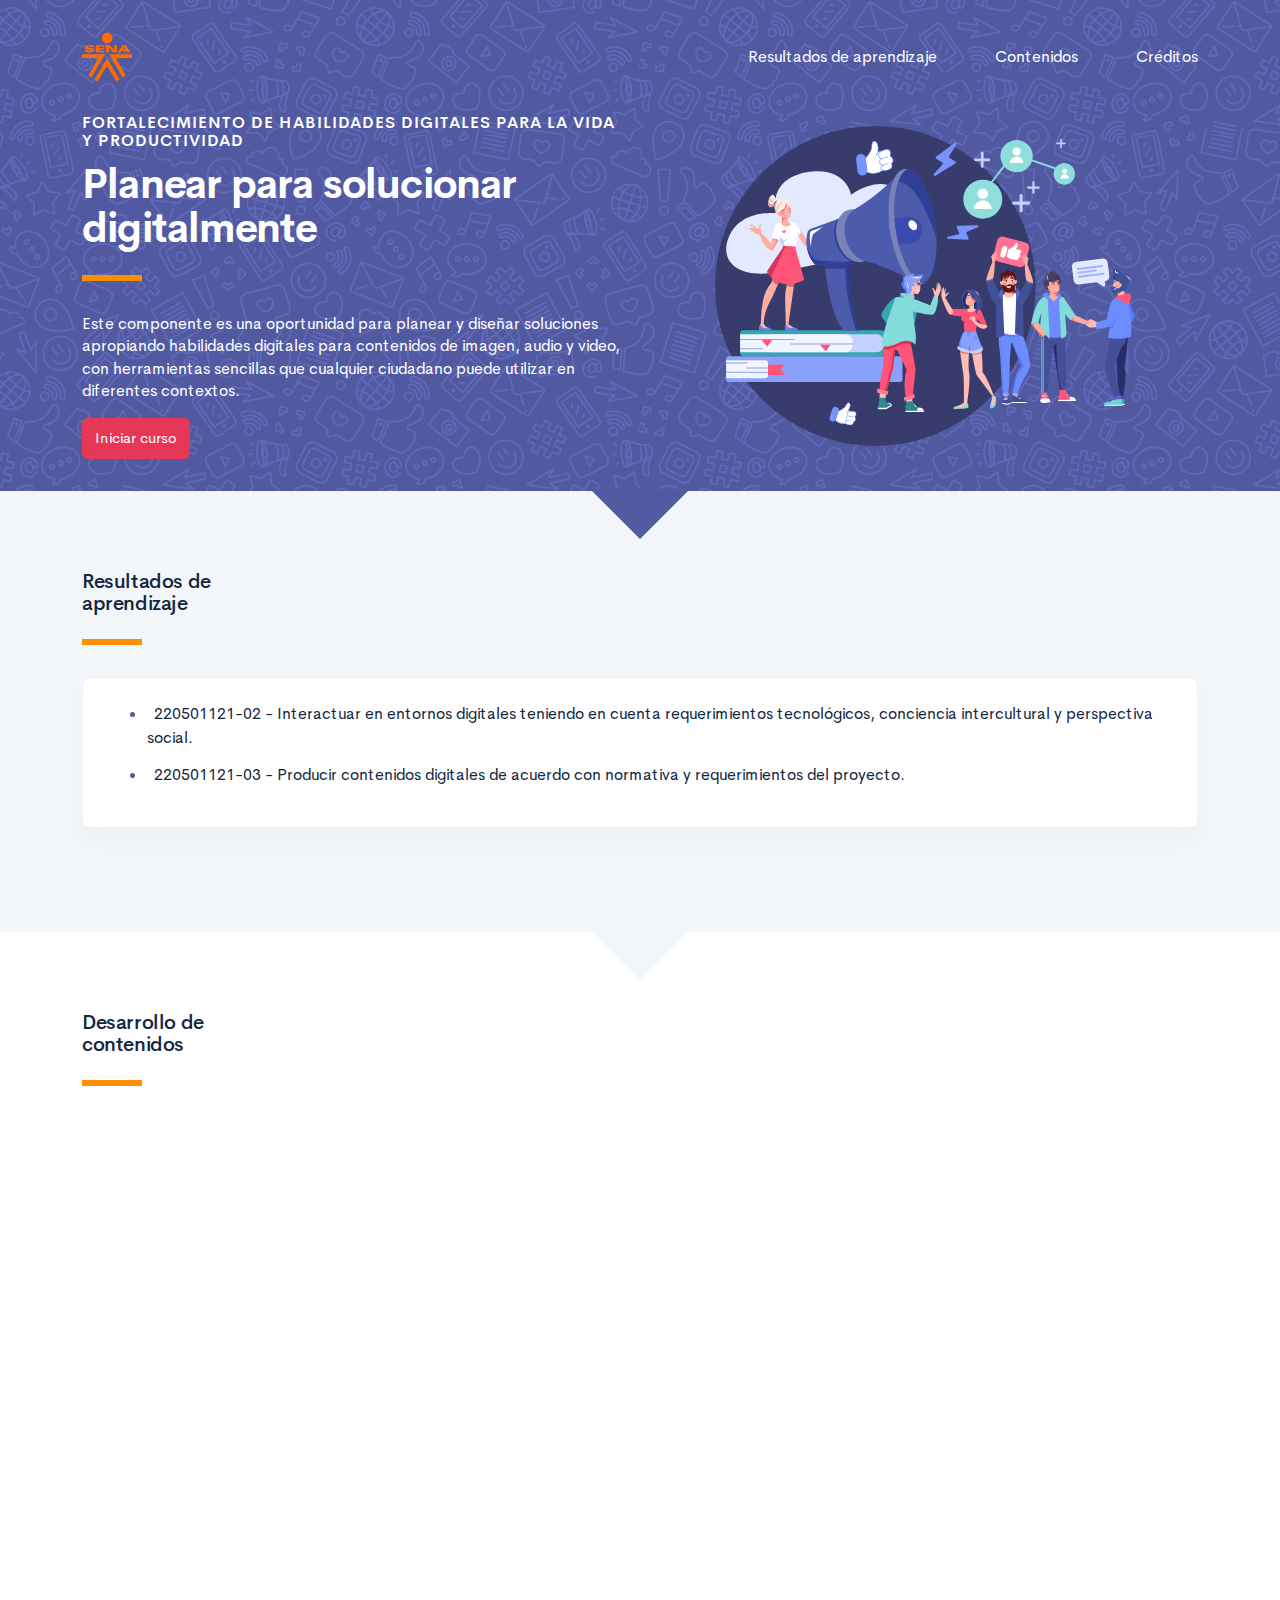
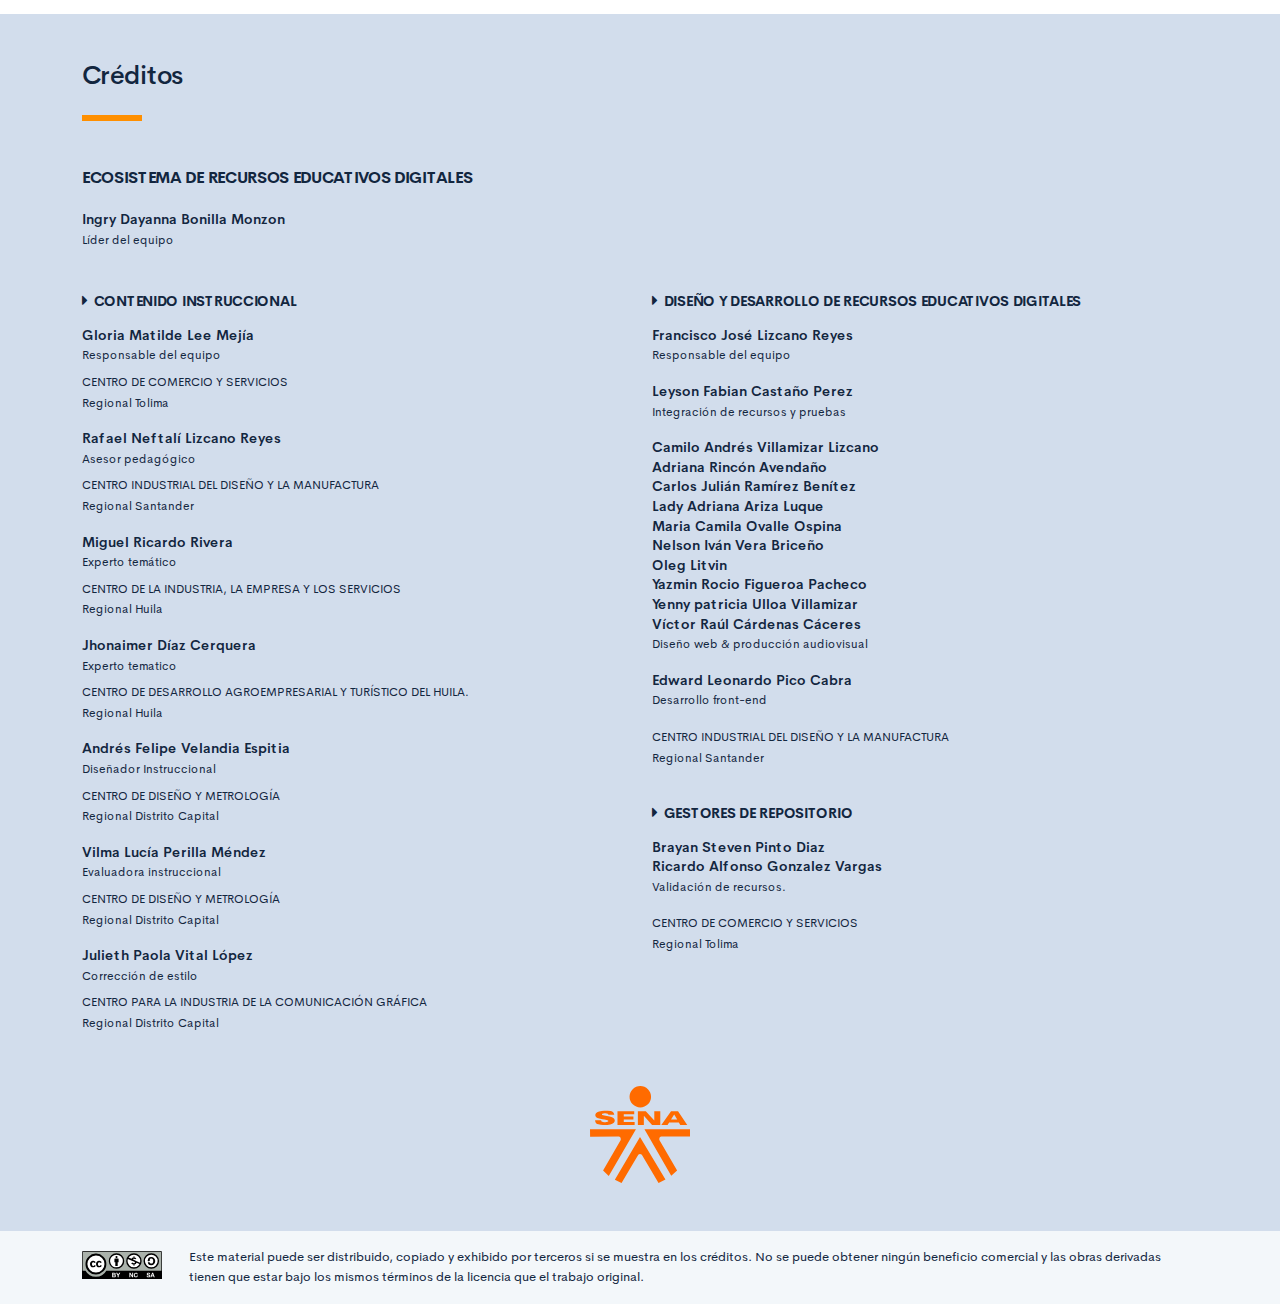
==== commit 1ee97138: "ajusate titulo" ====
--- a/public/index.html
+++ b/public/index.html
@@ -32,7 +32,7 @@
                     <div class="curso-portada">
                         <div class="row align-items-center">
                             <div class="col-12 col-lg-6">
-                                <h3 class="curso-subtitulo" id="curso-titulo-componente">Fortalecimiento de las Habilidades Digitales para la Vida y Productividad</h3>
+                                <h3 class="curso-subtitulo" id="curso-titulo-componente">Fortalecimiento de habilidades digitales para la vida y productividad</h3>
                                 <h1 class="curso-titulo" id="curso-titulo-tema">Planear para solucionar digitalmente</h1>
                                 <div class="brand-line-primary"></div>
                                 <p class="curso-descripcion">Este componente es una oportunidad para planear y diseñar soluciones apropiando habilidades digitales para contenidos de imagen, audio y video, con herramientas sencillas que cualquier ciudadano puede utilizar en diferentes contextos.</p><a class="curso-btn-iniciar btn btn-danger" href="main.html"><span>Iniciar curso</span></a>
--- a/public/assets/css/main.css
+++ b/public/assets/css/main.css
@@ -3,6 +3,6 @@
  * Copyright 2011-2019 The Bootstrap Authors
  * Copyright 2011-2019 Twitter, Inc.
  * Licensed under MIT (https://github.com/twbs/bootstrap/blob/master/LICENSE)
- */:root{--blue: #2C7BE5;--indigo: #727cf5;--purple: #6b5eae;--pink: #ff679b;--red: #E63757;--orange: #fd7e14;--yellow: #F6C343;--green: #00D97E;--teal: #02a8b5;--cyan: #39afd1;--white: #fff;--gray: #95AAC9;--gray-dark: #3B506C;--primary: #12263F;--secondary: #6E84A3;--success: #00A99A;--info: #39afd1;--warning: #ff8f00;--danger: #E63757;--light: #EDF2F9;--dark: #000;--white: #fff;--breakpoint-xs: 0;--breakpoint-sm: 576px;--breakpoint-md: 768px;--breakpoint-lg: 992px;--breakpoint-xl: 1200px;--font-family-sans-serif: "Cerebri Sans", sans-serif;--font-family-monospace: "Courier New", monospace}*,*::before,*::after{box-sizing:border-box}html{font-family:sans-serif;line-height:1.15;-webkit-text-size-adjust:100%;-webkit-tap-highlight-color:rgba(0,0,0,0)}article,aside,figcaption,figure,footer,header,hgroup,main,nav,section{display:block}body{margin:0;font-family:"Cerebri Sans",sans-serif;font-size:.9375rem;font-weight:400;line-height:1.5;color:#12263F;text-align:left;background-color:#F3F7FA}[tabindex="-1"]:focus:not(:focus-visible){outline:0 !important}hr{box-sizing:content-box;height:0;overflow:visible}h1,h2,h3,h4,h5,h6{margin-top:0;margin-bottom:1.125rem}p{margin-top:0;margin-bottom:1rem}abbr[title],abbr[data-original-title]{text-decoration:underline;text-decoration:underline dotted;cursor:help;border-bottom:0;text-decoration-skip-ink:none}address{margin-bottom:1rem;font-style:normal;line-height:inherit}ol,ul,dl{margin-top:0;margin-bottom:1rem}ol ol,ul ul,ol ul,ul ol{margin-bottom:0}dt{font-weight:600}dd{margin-bottom:.5rem;margin-left:0}blockquote{margin:0 0 1rem}b,strong{font-weight:bolder}small{font-size:80%}sub,sup{position:relative;font-size:75%;line-height:0;vertical-align:baseline}sub{bottom:-.25em}sup{top:-.5em}a{color:#2C7BE5;text-decoration:none;background-color:transparent}a:hover{color:#104082;text-decoration:none}a:not([href]){color:inherit;text-decoration:none}a:not([href]):hover{color:inherit;text-decoration:none}pre,code,kbd,samp{font-family:"Courier New",monospace;font-size:1em}pre{margin-top:0;margin-bottom:1rem;overflow:auto}figure{margin:0 0 1rem}img{vertical-align:middle;border-style:none}svg{overflow:hidden;vertical-align:middle}table{border-collapse:collapse}caption{padding-top:1rem;padding-bottom:1rem;color:#95AAC9;text-align:left;caption-side:bottom}th{text-align:inherit}label{display:inline-block;margin-bottom:.5rem}button{border-radius:0}button:focus{outline:1px dotted;outline:5px auto -webkit-focus-ring-color}input,button,select,optgroup,textarea{margin:0;font-family:inherit;font-size:inherit;line-height:inherit}button,input{overflow:visible}button,select{text-transform:none}select{word-wrap:normal}button,[type="button"],[type="reset"],[type="submit"]{-webkit-appearance:button}button:not(:disabled),[type="button"]:not(:disabled),[type="reset"]:not(:disabled),[type="submit"]:not(:disabled){cursor:pointer}button::-moz-focus-inner,[type="button"]::-moz-focus-inner,[type="reset"]::-moz-focus-inner,[type="submit"]::-moz-focus-inner{padding:0;border-style:none}input[type="radio"],input[type="checkbox"]{box-sizing:border-box;padding:0}input[type="date"],input[type="time"],input[type="datetime-local"],input[type="month"]{-webkit-appearance:listbox}textarea{overflow:auto;resize:vertical}fieldset{min-width:0;padding:0;margin:0;border:0}legend{display:block;width:100%;max-width:100%;padding:0;margin-bottom:.5rem;font-size:1.5rem;line-height:inherit;color:inherit;white-space:normal}progress{vertical-align:baseline}[type="number"]::-webkit-inner-spin-button,[type="number"]::-webkit-outer-spin-button{height:auto}[type="search"]{outline-offset:-2px;-webkit-appearance:none}[type="search"]::-webkit-search-decoration{-webkit-appearance:none}::-webkit-file-upload-button{font:inherit;-webkit-appearance:button}output{display:inline-block}summary{display:list-item;cursor:pointer}template{display:none}[hidden]{display:none !important}h1,h2,h3,h4,h5,h6,.h1,.h2,.h3,.h4,.h5,.h6{margin-bottom:1.125rem;font-weight:500;line-height:1.1}h1,.h1{font-size:1.625rem}h2,.h2{font-size:1.25rem}h3,.h3{font-size:1.0625rem}h4,.h4{font-size:.9375rem}h5,.h5{font-size:.8125rem}h6,.h6{font-size:.625rem}.lead{font-size:1.17188rem;font-weight:300}.display-1{font-size:4rem;font-weight:600;line-height:1.1}.display-2{font-size:3.25rem;font-weight:600;line-height:1.1}.display-3{font-size:2.625rem;font-weight:600;line-height:1.1}.display-4{font-size:2rem;font-weight:600;line-height:1.1}hr{margin-top:1rem;margin-bottom:1rem;border:0;border-top:1px solid #E3EBF6}small,.small{font-size:.8125rem;font-weight:400}mark,.mark{padding:.2em;background-color:#fcf8e3}.list-unstyled{padding-left:0;list-style:none}.list-inline{padding-left:0;list-style:none}.list-inline-item{display:inline-block}.list-inline-item:not(:last-child){margin-right:6px}.initialism{font-size:90%;text-transform:uppercase}.blockquote{margin-bottom:1.5rem;font-size:1.17188rem}.blockquote-footer{display:block;font-size:.8125rem;color:#95AAC9}.blockquote-footer::before{content:"\2014\00A0"}.img-fluid{max-width:100%;height:auto}.img-thumbnail{padding:.25rem;background-color:#F3F7FA;border:1px solid #E3EBF6;border-radius:.375rem;max-width:100%;height:auto}.figure{display:inline-block}.figure-img{margin-bottom:.75rem;line-height:1}.figure-caption{font-size:.8125rem;color:#95AAC9}code{font-size:87.5%;color:#2C7BE5;word-wrap:break-word}a>code{color:inherit}kbd{padding:.2rem .4rem;font-size:87.5%;color:#fff;background-color:#283E59;border-radius:.25rem}kbd kbd{padding:0;font-size:100%;font-weight:600}pre{display:block;font-size:87.5%;color:#283E59}pre code{font-size:inherit;color:inherit;word-break:normal}.pre-scrollable{max-height:340px;overflow-y:scroll}.container{width:100%;padding-right:12px;padding-left:12px;margin-right:auto;margin-left:auto}@media (min-width: 576px){.container{max-width:540px}}@media (min-width: 768px){.container{max-width:720px}}@media (min-width: 992px){.container{max-width:960px}}@media (min-width: 1200px){.container{max-width:1140px}}.container-fluid,.container-sm,.container-md,.container-lg,.container-xl{width:100%;padding-right:12px;padding-left:12px;margin-right:auto;margin-left:auto}@media (min-width: 576px){.container,.container-sm{max-width:540px}}@media (min-width: 768px){.container,.container-sm,.container-md{max-width:720px}}@media (min-width: 992px){.container,.container-sm,.container-md,.container-lg{max-width:960px}}@media (min-width: 1200px){.container,.container-sm,.container-md,.container-lg,.container-xl{max-width:1140px}}.row{display:flex;flex-wrap:wrap;margin-right:-12px;margin-left:-12px}.no-gutters{margin-right:0;margin-left:0}.no-gutters>.col,.no-gutters>[class*="col-"]{padding-right:0;padding-left:0}.col-1,.col-2,.col-3,.col-4,.col-5,.col-6,.col-7,.col-8,.col-9,.col-10,.col-11,.col-12,.col,.col-auto,.col-sm-1,.col-sm-2,.col-sm-3,.col-sm-4,.col-sm-5,.col-sm-6,.col-sm-7,.col-sm-8,.col-sm-9,.col-sm-10,.col-sm-11,.col-sm-12,.col-sm,.col-sm-auto,.col-md-1,.col-md-2,.col-md-3,.col-md-4,.col-md-5,.col-md-6,.col-md-7,.col-md-8,.col-md-9,.col-md-10,.col-md-11,.col-md-12,.col-md,.col-md-auto,.col-lg-1,.col-lg-2,.col-lg-3,.col-lg-4,.col-lg-5,.col-lg-6,.col-lg-7,.col-lg-8,.col-lg-9,.col-lg-10,.col-lg-11,.col-lg-12,.col-lg,.col-lg-auto,.col-xl-1,.col-xl-2,.col-xl-3,.col-xl-4,.col-xl-5,.col-xl-6,.col-xl-7,.col-xl-8,.col-xl-9,.col-xl-10,.col-xl-11,.col-xl-12,.col-xl,.col-xl-auto{position:relative;width:100%;padding-right:12px;padding-left:12px}.col{flex-basis:0;flex-grow:1;max-width:100%}.row-cols-1>*{flex:0 0 100%;max-width:100%}.row-cols-2>*{flex:0 0 50%;max-width:50%}.row-cols-3>*{flex:0 0 33.33333%;max-width:33.33333%}.row-cols-4>*{flex:0 0 25%;max-width:25%}.row-cols-5>*{flex:0 0 20%;max-width:20%}.row-cols-6>*{flex:0 0 16.66667%;max-width:16.66667%}.col-auto{flex:0 0 auto;width:auto;max-width:100%}.col-1{flex:0 0 8.33333%;max-width:8.33333%}.col-2{flex:0 0 16.66667%;max-width:16.66667%}.col-3{flex:0 0 25%;max-width:25%}.col-4{flex:0 0 33.33333%;max-width:33.33333%}.col-5{flex:0 0 41.66667%;max-width:41.66667%}.col-6{flex:0 0 50%;max-width:50%}.col-7{flex:0 0 58.33333%;max-width:58.33333%}.col-8{flex:0 0 66.66667%;max-width:66.66667%}.col-9{flex:0 0 75%;max-width:75%}.col-10{flex:0 0 83.33333%;max-width:83.33333%}.col-11{flex:0 0 91.66667%;max-width:91.66667%}.col-12{flex:0 0 100%;max-width:100%}.order-first{order:-1}.order-last{order:13}.order-0{order:0}.order-1{order:1}.order-2{order:2}.order-3{order:3}.order-4{order:4}.order-5{order:5}.order-6{order:6}.order-7{order:7}.order-8{order:8}.order-9{order:9}.order-10{order:10}.order-11{order:11}.order-12{order:12}.offset-1{margin-left:8.33333%}.offset-2{margin-left:16.66667%}.offset-3{margin-left:25%}.offset-4{margin-left:33.33333%}.offset-5{margin-left:41.66667%}.offset-6{margin-left:50%}.offset-7{margin-left:58.33333%}.offset-8{margin-left:66.66667%}.offset-9{margin-left:75%}.offset-10{margin-left:83.33333%}.offset-11{margin-left:91.66667%}@media (min-width: 576px){.col-sm{flex-basis:0;flex-grow:1;max-width:100%}.row-cols-sm-1>*{flex:0 0 100%;max-width:100%}.row-cols-sm-2>*{flex:0 0 50%;max-width:50%}.row-cols-sm-3>*{flex:0 0 33.33333%;max-width:33.33333%}.row-cols-sm-4>*{flex:0 0 25%;max-width:25%}.row-cols-sm-5>*{flex:0 0 20%;max-width:20%}.row-cols-sm-6>*{flex:0 0 16.66667%;max-width:16.66667%}.col-sm-auto{flex:0 0 auto;width:auto;max-width:100%}.col-sm-1{flex:0 0 8.33333%;max-width:8.33333%}.col-sm-2{flex:0 0 16.66667%;max-width:16.66667%}.col-sm-3{flex:0 0 25%;max-width:25%}.col-sm-4{flex:0 0 33.33333%;max-width:33.33333%}.col-sm-5{flex:0 0 41.66667%;max-width:41.66667%}.col-sm-6{flex:0 0 50%;max-width:50%}.col-sm-7{flex:0 0 58.33333%;max-width:58.33333%}.col-sm-8{flex:0 0 66.66667%;max-width:66.66667%}.col-sm-9{flex:0 0 75%;max-width:75%}.col-sm-10{flex:0 0 83.33333%;max-width:83.33333%}.col-sm-11{flex:0 0 91.66667%;max-width:91.66667%}.col-sm-12{flex:0 0 100%;max-width:100%}.order-sm-first{order:-1}.order-sm-last{order:13}.order-sm-0{order:0}.order-sm-1{order:1}.order-sm-2{order:2}.order-sm-3{order:3}.order-sm-4{order:4}.order-sm-5{order:5}.order-sm-6{order:6}.order-sm-7{order:7}.order-sm-8{order:8}.order-sm-9{order:9}.order-sm-10{order:10}.order-sm-11{order:11}.order-sm-12{order:12}.offset-sm-0{margin-left:0}.offset-sm-1{margin-left:8.33333%}.offset-sm-2{margin-left:16.66667%}.offset-sm-3{margin-left:25%}.offset-sm-4{margin-left:33.33333%}.offset-sm-5{margin-left:41.66667%}.offset-sm-6{margin-left:50%}.offset-sm-7{margin-left:58.33333%}.offset-sm-8{margin-left:66.66667%}.offset-sm-9{margin-left:75%}.offset-sm-10{margin-left:83.33333%}.offset-sm-11{margin-left:91.66667%}}@media (min-width: 768px){.col-md{flex-basis:0;flex-grow:1;max-width:100%}.row-cols-md-1>*{flex:0 0 100%;max-width:100%}.row-cols-md-2>*{flex:0 0 50%;max-width:50%}.row-cols-md-3>*{flex:0 0 33.33333%;max-width:33.33333%}.row-cols-md-4>*{flex:0 0 25%;max-width:25%}.row-cols-md-5>*{flex:0 0 20%;max-width:20%}.row-cols-md-6>*{flex:0 0 16.66667%;max-width:16.66667%}.col-md-auto{flex:0 0 auto;width:auto;max-width:100%}.col-md-1{flex:0 0 8.33333%;max-width:8.33333%}.col-md-2{flex:0 0 16.66667%;max-width:16.66667%}.col-md-3{flex:0 0 25%;max-width:25%}.col-md-4{flex:0 0 33.33333%;max-width:33.33333%}.col-md-5{flex:0 0 41.66667%;max-width:41.66667%}.col-md-6{flex:0 0 50%;max-width:50%}.col-md-7{flex:0 0 58.33333%;max-width:58.33333%}.col-md-8{flex:0 0 66.66667%;max-width:66.66667%}.col-md-9{flex:0 0 75%;max-width:75%}.col-md-10{flex:0 0 83.33333%;max-width:83.33333%}.col-md-11{flex:0 0 91.66667%;max-width:91.66667%}.col-md-12{flex:0 0 100%;max-width:100%}.order-md-first{order:-1}.order-md-last{order:13}.order-md-0{order:0}.order-md-1{order:1}.order-md-2{order:2}.order-md-3{order:3}.order-md-4{order:4}.order-md-5{order:5}.order-md-6{order:6}.order-md-7{order:7}.order-md-8{order:8}.order-md-9{order:9}.order-md-10{order:10}.order-md-11{order:11}.order-md-12{order:12}.offset-md-0{margin-left:0}.offset-md-1{margin-left:8.33333%}.offset-md-2{margin-left:16.66667%}.offset-md-3{margin-left:25%}.offset-md-4{margin-left:33.33333%}.offset-md-5{margin-left:41.66667%}.offset-md-6{margin-left:50%}.offset-md-7{margin-left:58.33333%}.offset-md-8{margin-left:66.66667%}.offset-md-9{margin-left:75%}.offset-md-10{margin-left:83.33333%}.offset-md-11{margin-left:91.66667%}}@media (min-width: 992px){.col-lg{flex-basis:0;flex-grow:1;max-width:100%}.row-cols-lg-1>*{flex:0 0 100%;max-width:100%}.row-cols-lg-2>*{flex:0 0 50%;max-width:50%}.row-cols-lg-3>*{flex:0 0 33.33333%;max-width:33.33333%}.row-cols-lg-4>*{flex:0 0 25%;max-width:25%}.row-cols-lg-5>*{flex:0 0 20%;max-width:20%}.row-cols-lg-6>*{flex:0 0 16.66667%;max-width:16.66667%}.col-lg-auto{flex:0 0 auto;width:auto;max-width:100%}.col-lg-1{flex:0 0 8.33333%;max-width:8.33333%}.col-lg-2{flex:0 0 16.66667%;max-width:16.66667%}.col-lg-3{flex:0 0 25%;max-width:25%}.col-lg-4{flex:0 0 33.33333%;max-width:33.33333%}.col-lg-5{flex:0 0 41.66667%;max-width:41.66667%}.col-lg-6{flex:0 0 50%;max-width:50%}.col-lg-7{flex:0 0 58.33333%;max-width:58.33333%}.col-lg-8{flex:0 0 66.66667%;max-width:66.66667%}.col-lg-9{flex:0 0 75%;max-width:75%}.col-lg-10{flex:0 0 83.33333%;max-width:83.33333%}.col-lg-11{flex:0 0 91.66667%;max-width:91.66667%}.col-lg-12{flex:0 0 100%;max-width:100%}.order-lg-first{order:-1}.order-lg-last{order:13}.order-lg-0{order:0}.order-lg-1{order:1}.order-lg-2{order:2}.order-lg-3{order:3}.order-lg-4{order:4}.order-lg-5{order:5}.order-lg-6{order:6}.order-lg-7{order:7}.order-lg-8{order:8}.order-lg-9{order:9}.order-lg-10{order:10}.order-lg-11{order:11}.order-lg-12{order:12}.offset-lg-0{margin-left:0}.offset-lg-1{margin-left:8.33333%}.offset-lg-2{margin-left:16.66667%}.offset-lg-3{margin-left:25%}.offset-lg-4{margin-left:33.33333%}.offset-lg-5{margin-left:41.66667%}.offset-lg-6{margin-left:50%}.offset-lg-7{margin-left:58.33333%}.offset-lg-8{margin-left:66.66667%}.offset-lg-9{margin-left:75%}.offset-lg-10{margin-left:83.33333%}.offset-lg-11{margin-left:91.66667%}}@media (min-width: 1200px){.col-xl{flex-basis:0;flex-grow:1;max-width:100%}.row-cols-xl-1>*{flex:0 0 100%;max-width:100%}.row-cols-xl-2>*{flex:0 0 50%;max-width:50%}.row-cols-xl-3>*{flex:0 0 33.33333%;max-width:33.33333%}.row-cols-xl-4>*{flex:0 0 25%;max-width:25%}.row-cols-xl-5>*{flex:0 0 20%;max-width:20%}.row-cols-xl-6>*{flex:0 0 16.66667%;max-width:16.66667%}.col-xl-auto{flex:0 0 auto;width:auto;max-width:100%}.col-xl-1{flex:0 0 8.33333%;max-width:8.33333%}.col-xl-2{flex:0 0 16.66667%;max-width:16.66667%}.col-xl-3{flex:0 0 25%;max-width:25%}.col-xl-4{flex:0 0 33.33333%;max-width:33.33333%}.col-xl-5{flex:0 0 41.66667%;max-width:41.66667%}.col-xl-6{flex:0 0 50%;max-width:50%}.col-xl-7{flex:0 0 58.33333%;max-width:58.33333%}.col-xl-8{flex:0 0 66.66667%;max-width:66.66667%}.col-xl-9{flex:0 0 75%;max-width:75%}.col-xl-10{flex:0 0 83.33333%;max-width:83.33333%}.col-xl-11{flex:0 0 91.66667%;max-width:91.66667%}.col-xl-12{flex:0 0 100%;max-width:100%}.order-xl-first{order:-1}.order-xl-last{order:13}.order-xl-0{order:0}.order-xl-1{order:1}.order-xl-2{order:2}.order-xl-3{order:3}.order-xl-4{order:4}.order-xl-5{order:5}.order-xl-6{order:6}.order-xl-7{order:7}.order-xl-8{order:8}.order-xl-9{order:9}.order-xl-10{order:10}.order-xl-11{order:11}.order-xl-12{order:12}.offset-xl-0{margin-left:0}.offset-xl-1{margin-left:8.33333%}.offset-xl-2{margin-left:16.66667%}.offset-xl-3{margin-left:25%}.offset-xl-4{margin-left:33.33333%}.offset-xl-5{margin-left:41.66667%}.offset-xl-6{margin-left:50%}.offset-xl-7{margin-left:58.33333%}.offset-xl-8{margin-left:66.66667%}.offset-xl-9{margin-left:75%}.offset-xl-10{margin-left:83.33333%}.offset-xl-11{margin-left:91.66667%}}.table{width:100%;margin-bottom:1.5rem;color:#12263F}.table th,.table td{padding:1rem;vertical-align:top;border-top:1px solid #EDF2F9}.table thead th{vertical-align:bottom;border-bottom:2px solid #EDF2F9}.table tbody+tbody{border-top:2px solid #EDF2F9}.table-sm th,.table-sm td{padding:1rem}.table-bordered{border:1px solid #EDF2F9}.table-bordered th,.table-bordered td{border:1px solid #EDF2F9}.table-bordered thead th,.table-bordered thead td{border-bottom-width:2px}.table-borderless th,.table-borderless td,.table-borderless thead th,.table-borderless tbody+tbody{border:0}.table-striped tbody tr:nth-of-type(even){background-color:#F9FBFD}.table-hover tbody tr:hover{color:#12263F;background-color:#F9FBFD}.table-primary,.table-primary>th,.table-primary>td{background-color:#bdc2c9}.table-primary th,.table-primary td,.table-primary thead th,.table-primary tbody+tbody{border-color:#848e9b}.table-hover .table-primary:hover{background-color:#afb5be}.table-hover .table-primary:hover>td,.table-hover .table-primary:hover>th{background-color:#afb5be}.table-secondary,.table-secondary>th,.table-secondary>td{background-color:#d6dde5}.table-secondary th,.table-secondary td,.table-secondary thead th,.table-secondary tbody+tbody{border-color:#b4bfcf}.table-hover .table-secondary:hover{background-color:#c6d0db}.table-hover .table-secondary:hover>td,.table-hover .table-secondary:hover>th{background-color:#c6d0db}.table-success,.table-success>th,.table-success>td{background-color:#b8e7e3}.table-success th,.table-success td,.table-success thead th,.table-success tbody+tbody{border-color:#7ad2ca}.table-hover .table-success:hover{background-color:#a5e1db}.table-hover .table-success:hover>td,.table-hover .table-success:hover>th{background-color:#a5e1db}.table-info,.table-info>th,.table-info>td{background-color:#c8e9f2}.table-info th,.table-info td,.table-info thead th,.table-info tbody+tbody{border-color:#98d5e7}.table-hover .table-info:hover{background-color:#b3e1ed}.table-hover .table-info:hover>td,.table-hover .table-info:hover>th{background-color:#b3e1ed}.table-warning,.table-warning>th,.table-warning>td{background-color:#ffe0b8}.table-warning th,.table-warning td,.table-warning thead th,.table-warning tbody+tbody{border-color:#ffc57a}.table-hover .table-warning:hover{background-color:#ffd59f}.table-hover .table-warning:hover>td,.table-hover .table-warning:hover>th{background-color:#ffd59f}.table-danger,.table-danger>th,.table-danger>td{background-color:#f8c7d0}.table-danger th,.table-danger td,.table-danger thead th,.table-danger tbody+tbody{border-color:#f297a8}.table-hover .table-danger:hover{background-color:#f5b0bd}.table-hover .table-danger:hover>td,.table-hover .table-danger:hover>th{background-color:#f5b0bd}.table-light,.table-light>th,.table-light>td{background-color:#fafbfd}.table-light th,.table-light td,.table-light thead th,.table-light tbody+tbody{border-color:#f6f8fc}.table-hover .table-light:hover{background-color:#e8ecf6}.table-hover .table-light:hover>td,.table-hover .table-light:hover>th{background-color:#e8ecf6}.table-dark,.table-dark>th,.table-dark>td{background-color:#b8b8b8}.table-dark th,.table-dark td,.table-dark thead th,.table-dark tbody+tbody{border-color:#7a7a7a}.table-hover .table-dark:hover{background-color:#ababab}.table-hover .table-dark:hover>td,.table-hover .table-dark:hover>th{background-color:#ababab}.table-white,.table-white>th,.table-white>td{background-color:#fff}.table-white th,.table-white td,.table-white thead th,.table-white tbody+tbody{border-color:#fff}.table-hover .table-white:hover{background-color:#f2f2f2}.table-hover .table-white:hover>td,.table-hover .table-white:hover>th{background-color:#f2f2f2}.table-active,.table-active>th,.table-active>td{background-color:#F9FBFD}.table-hover .table-active:hover{background-color:#e6eef7}.table-hover .table-active:hover>td,.table-hover .table-active:hover>th{background-color:#e6eef7}.table .thead-dark th{color:#fff;background-color:#3B506C;border-color:#496285}.table .thead-light th{color:#95AAC9;background-color:#F9FBFD;border-color:#EDF2F9}.table-dark{color:#fff;background-color:#3B506C}.table-dark th,.table-dark td,.table-dark thead th{border-color:#496285}.table-dark.table-bordered{border:0}.table-dark.table-striped tbody tr:nth-of-type(even){background-color:rgba(255,255,255,0.05)}.table-dark.table-hover tbody tr:hover{color:#fff;background-color:rgba(255,255,255,0.075)}@media (max-width: 575.98px){.table-responsive-sm{display:block;width:100%;overflow-x:auto;-webkit-overflow-scrolling:touch}.table-responsive-sm>.table-bordered{border:0}}@media (max-width: 767.98px){.table-responsive-md{display:block;width:100%;overflow-x:auto;-webkit-overflow-scrolling:touch}.table-responsive-md>.table-bordered{border:0}}@media (max-width: 991.98px){.table-responsive-lg{display:block;width:100%;overflow-x:auto;-webkit-overflow-scrolling:touch}.table-responsive-lg>.table-bordered{border:0}}@media (max-width: 1199.98px){.table-responsive-xl{display:block;width:100%;overflow-x:auto;-webkit-overflow-scrolling:touch}.table-responsive-xl>.table-bordered{border:0}}.table-responsive{display:block;width:100%;overflow-x:auto;-webkit-overflow-scrolling:touch}.table-responsive>.table-bordered{border:0}.form-control{display:block;width:100%;height:calc(1.5em + 1rem + 2px);padding:.5rem .75rem;font-size:.9375rem;font-weight:400;line-height:1.5;color:#12263F;background-color:#fff;background-clip:padding-box;border:1px solid #D2DDEC;border-radius:.375rem;transition:border-color 0.15s ease-in-out,box-shadow 0.15s ease-in-out}@media (prefers-reduced-motion: reduce){.form-control{transition:none}}.form-control::-ms-expand{background-color:transparent;border:0}.form-control:-moz-focusring{color:transparent;text-shadow:0 0 0 #12263F}.form-control:focus{color:#12263F;background-color:#fff;border-color:#12263F;outline:0;box-shadow:rgba(0,0,0,0)}.form-control::placeholder{color:#B1C2D9;opacity:1}.form-control:disabled,.form-control[readonly]{background-color:#fff;opacity:1}select.form-control:focus::-ms-value{color:#12263F;background-color:#fff}.form-control-file,.form-control-range{display:block;width:100%}.col-form-label{padding-top:calc(.5rem + 1px);padding-bottom:calc(.5rem + 1px);margin-bottom:0;font-size:inherit;line-height:1.5}.col-form-label-lg{padding-top:calc(.75rem + 1px);padding-bottom:calc(.75rem + 1px);font-size:.9375rem;line-height:1.5}.col-form-label-sm{padding-top:calc(.125rem + 1px);padding-bottom:calc(.125rem + 1px);font-size:.8125rem;line-height:1.75}.form-control-plaintext{display:block;width:100%;padding:.5rem 0;margin-bottom:0;font-size:.9375rem;line-height:1.5;color:#12263F;background-color:transparent;border:solid transparent;border-width:1px 0}.form-control-plaintext.form-control-sm,.form-control-plaintext.form-control-lg{padding-right:0;padding-left:0}.form-control-sm{height:calc(1.75em + .25rem + 2px);padding:.125rem .5rem;font-size:.8125rem;line-height:1.75;border-radius:.25rem}.form-control-lg{height:calc(1.5em + 1.5rem + 2px);padding:.75rem 1.25rem;font-size:.9375rem;line-height:1.5;border-radius:.5rem}select.form-control[size],select.form-control[multiple]{height:auto}textarea.form-control{height:auto}.form-group{margin-bottom:1.375rem}.form-text{display:block;margin-top:.25rem}.form-row{display:flex;flex-wrap:wrap;margin-right:-5px;margin-left:-5px}.form-row>.col,.form-row>[class*="col-"]{padding-right:5px;padding-left:5px}.form-check{position:relative;display:block;padding-left:1.25rem}.form-check-input{position:absolute;margin-top:.3rem;margin-left:-1.25rem}.form-check-input[disabled] ~ .form-check-label,.form-check-input:disabled ~ .form-check-label{color:#95AAC9}.form-check-label{margin-bottom:0}.form-check-inline{display:inline-flex;align-items:center;padding-left:0;margin-right:.75rem}.form-check-inline .form-check-input{position:static;margin-top:0;margin-right:.3125rem;margin-left:0}.valid-feedback{display:none;width:100%;margin-top:.25rem;font-size:.8125rem;color:#00A99A}.valid-tooltip{position:absolute;top:100%;z-index:5;display:none;max-width:100%;padding:.25rem .5rem;margin-top:.1rem;font-size:.8125rem;line-height:1.5;color:#fff;background-color:#00a99a;border-radius:.375rem}.was-validated :valid ~ .valid-feedback,.was-validated :valid ~ .valid-tooltip,.is-valid ~ .valid-feedback,.is-valid ~ .valid-tooltip{display:block}.was-validated .form-control:valid,.form-control.is-valid{border-color:#00A99A}.was-validated .form-control:valid:focus,.form-control.is-valid:focus{border-color:#00A99A;box-shadow:0 0 0 .15rem rgba(0,169,154,0.25)}.was-validated .custom-select:valid,.custom-select.is-valid{border-color:#00A99A}.was-validated .custom-select:valid:focus,.custom-select.is-valid:focus{border-color:#00A99A;box-shadow:0 0 0 .15rem rgba(0,169,154,0.25)}.was-validated .form-check-input:valid ~ .form-check-label,.form-check-input.is-valid ~ .form-check-label{color:#00A99A}.was-validated .form-check-input:valid ~ .valid-feedback,.was-validated .form-check-input:valid ~ .valid-tooltip,.form-check-input.is-valid ~ .valid-feedback,.form-check-input.is-valid ~ .valid-tooltip{display:block}.was-validated .custom-control-input:valid ~ .custom-control-label,.custom-control-input.is-valid ~ .custom-control-label{color:#00A99A}.was-validated .custom-control-input:valid ~ .custom-control-label::before,.custom-control-input.is-valid ~ .custom-control-label::before{border-color:#00A99A}.was-validated .custom-control-input:valid:checked ~ .custom-control-label::before,.custom-control-input.is-valid:checked ~ .custom-control-label::before{border-color:#00dcc8;background-color:#00dcc8}.was-validated .custom-control-input:valid:focus ~ .custom-control-label::before,.custom-control-input.is-valid:focus ~ .custom-control-label::before{box-shadow:0 0 0 .15rem rgba(0,169,154,0.25)}.was-validated .custom-control-input:valid:focus:not(:checked) ~ .custom-control-label::before,.custom-control-input.is-valid:focus:not(:checked) ~ .custom-control-label::before{border-color:#00A99A}.was-validated .custom-file-input:valid ~ .custom-file-label,.custom-file-input.is-valid ~ .custom-file-label{border-color:#00A99A}.was-validated .custom-file-input:valid:focus ~ .custom-file-label,.custom-file-input.is-valid:focus ~ .custom-file-label{border-color:#00A99A;box-shadow:0 0 0 .15rem rgba(0,169,154,0.25)}.invalid-feedback{display:none;width:100%;margin-top:.25rem;font-size:.8125rem;color:#E63757}.invalid-tooltip{position:absolute;top:100%;z-index:5;display:none;max-width:100%;padding:.25rem .5rem;margin-top:.1rem;font-size:.8125rem;line-height:1.5;color:#fff;background-color:#e63757;border-radius:.375rem}.was-validated :invalid ~ .invalid-feedback,.was-validated :invalid ~ .invalid-tooltip,.is-invalid ~ .invalid-feedback,.is-invalid ~ .invalid-tooltip{display:block}.was-validated .form-control:invalid,.form-control.is-invalid{border-color:#E63757}.was-validated .form-control:invalid:focus,.form-control.is-invalid:focus{border-color:#E63757;box-shadow:0 0 0 .15rem rgba(230,55,87,0.25)}.was-validated .custom-select:invalid,.custom-select.is-invalid{border-color:#E63757}.was-validated .custom-select:invalid:focus,.custom-select.is-invalid:focus{border-color:#E63757;box-shadow:0 0 0 .15rem rgba(230,55,87,0.25)}.was-validated .form-check-input:invalid ~ .form-check-label,.form-check-input.is-invalid ~ .form-check-label{color:#E63757}.was-validated .form-check-input:invalid ~ .invalid-feedback,.was-validated .form-check-input:invalid ~ .invalid-tooltip,.form-check-input.is-invalid ~ .invalid-feedback,.form-check-input.is-invalid ~ .invalid-tooltip{display:block}.was-validated .custom-control-input:invalid ~ .custom-control-label,.custom-control-input.is-invalid ~ .custom-control-label{color:#E63757}.was-validated .custom-control-input:invalid ~ .custom-control-label::before,.custom-control-input.is-invalid ~ .custom-control-label::before{border-color:#E63757}.was-validated .custom-control-input:invalid:checked ~ .custom-control-label::before,.custom-control-input.is-invalid:checked ~ .custom-control-label::before{border-color:#ec647d;background-color:#ec647d}.was-validated .custom-control-input:invalid:focus ~ .custom-control-label::before,.custom-control-input.is-invalid:focus ~ .custom-control-label::before{box-shadow:0 0 0 .15rem rgba(230,55,87,0.25)}.was-validated .custom-control-input:invalid:focus:not(:checked) ~ .custom-control-label::before,.custom-control-input.is-invalid:focus:not(:checked) ~ .custom-control-label::before{border-color:#E63757}.was-validated .custom-file-input:invalid ~ .custom-file-label,.custom-file-input.is-invalid ~ .custom-file-label{border-color:#E63757}.was-validated .custom-file-input:invalid:focus ~ .custom-file-label,.custom-file-input.is-invalid:focus ~ .custom-file-label{border-color:#E63757;box-shadow:0 0 0 .15rem rgba(230,55,87,0.25)}.form-inline{display:flex;flex-flow:row wrap;align-items:center}.form-inline .form-check{width:100%}@media (min-width: 576px){.form-inline label{display:flex;align-items:center;justify-content:center;margin-bottom:0}.form-inline .form-group{display:flex;flex:0 0 auto;flex-flow:row wrap;align-items:center;margin-bottom:0}.form-inline .form-control{display:inline-block;width:auto;vertical-align:middle}.form-inline .form-control-plaintext{display:inline-block}.form-inline .input-group,.form-inline .custom-select{width:auto}.form-inline .form-check{display:flex;align-items:center;justify-content:center;width:auto;padding-left:0}.form-inline .form-check-input{position:relative;flex-shrink:0;margin-top:0;margin-right:.25rem;margin-left:0}.form-inline .custom-control{align-items:center;justify-content:center}.form-inline .custom-control-label{margin-bottom:0}}.btn{display:inline-block;font-weight:400;color:#12263F;text-align:center;vertical-align:middle;cursor:pointer;user-select:none;background-color:transparent;border:1px solid transparent;padding:.5rem .75rem;font-size:.9375rem;line-height:1.5;border-radius:.375rem;transition:color 0.15s ease-in-out,background-color 0.15s ease-in-out,border-color 0.15s ease-in-out,box-shadow 0.15s ease-in-out}@media (prefers-reduced-motion: reduce){.btn{transition:none}}.btn:hover{color:#12263F;text-decoration:none}.btn:focus,.btn.focus{outline:0;box-shadow:0 0 0 .15rem rgba(18,38,63,0.25)}.btn.disabled,.btn:disabled{opacity:.65}a.btn.disabled,fieldset:disabled a.btn{pointer-events:none}.btn-primary{color:#fff;background-color:#12263F;border-color:#12263F}.btn-primary:hover{color:#fff;background-color:#0a1421;border-color:#070e17}.btn-primary:focus,.btn-primary.focus{color:#fff;background-color:#0a1421;border-color:#070e17;box-shadow:0 0 0 .15rem rgba(54,71,92,0.5)}.btn-primary.disabled,.btn-primary:disabled{color:#fff;background-color:#12263F;border-color:#12263F}.btn-primary:not(:disabled):not(.disabled):active,.btn-primary:not(:disabled):not(.disabled).active,.show>.btn-primary.dropdown-toggle{color:#fff;background-color:#070e17;border-color:#04080d}.btn-primary:not(:disabled):not(.disabled):active:focus,.btn-primary:not(:disabled):not(.disabled).active:focus,.show>.btn-primary.dropdown-toggle:focus{box-shadow:0 0 0 .15rem rgba(54,71,92,0.5)}.btn-secondary{color:#fff;background-color:#6E84A3;border-color:#6E84A3}.btn-secondary:hover{color:#fff;background-color:#5b7190;border-color:#566b88}.btn-secondary:focus,.btn-secondary.focus{color:#fff;background-color:#5b7190;border-color:#566b88;box-shadow:0 0 0 .15rem rgba(132,150,177,0.5)}.btn-secondary.disabled,.btn-secondary:disabled{color:#fff;background-color:#6E84A3;border-color:#6E84A3}.btn-secondary:not(:disabled):not(.disabled):active,.btn-secondary:not(:disabled):not(.disabled).active,.show>.btn-secondary.dropdown-toggle{color:#fff;background-color:#566b88;border-color:#516580}.btn-secondary:not(:disabled):not(.disabled):active:focus,.btn-secondary:not(:disabled):not(.disabled).active:focus,.show>.btn-secondary.dropdown-toggle:focus{box-shadow:0 0 0 .15rem rgba(132,150,177,0.5)}.btn-success{color:#fff;background-color:#00A99A;border-color:#00A99A}.btn-success:hover{color:#fff;background-color:#008377;border-color:#00766c}.btn-success:focus,.btn-success.focus{color:#fff;background-color:#008377;border-color:#00766c;box-shadow:0 0 0 .15rem rgba(38,182,169,0.5)}.btn-success.disabled,.btn-success:disabled{color:#fff;background-color:#00A99A;border-color:#00A99A}.btn-success:not(:disabled):not(.disabled):active,.btn-success:not(:disabled):not(.disabled).active,.show>.btn-success.dropdown-toggle{color:#fff;background-color:#00766c;border-color:#006960}.btn-success:not(:disabled):not(.disabled):active:focus,.btn-success:not(:disabled):not(.disabled).active:focus,.show>.btn-success.dropdown-toggle:focus{box-shadow:0 0 0 .15rem rgba(38,182,169,0.5)}.btn-info{color:#fff;background-color:#39afd1;border-color:#39afd1}.btn-info:hover{color:#fff;background-color:#2b99b9;border-color:#2991ae}.btn-info:focus,.btn-info.focus{color:#fff;background-color:#2b99b9;border-color:#2991ae;box-shadow:0 0 0 .15rem rgba(87,187,216,0.5)}.btn-info.disabled,.btn-info:disabled{color:#fff;background-color:#39afd1;border-color:#39afd1}.btn-info:not(:disabled):not(.disabled):active,.btn-info:not(:disabled):not(.disabled).active,.show>.btn-info.dropdown-toggle{color:#fff;background-color:#2991ae;border-color:#2688a4}.btn-info:not(:disabled):not(.disabled):active:focus,.btn-info:not(:disabled):not(.disabled).active:focus,.show>.btn-info.dropdown-toggle:focus{box-shadow:0 0 0 .15rem rgba(87,187,216,0.5)}.btn-warning{color:#283E59;background-color:#ff8f00;border-color:#ff8f00}.btn-warning:hover{color:#fff;background-color:#d97a00;border-color:#cc7200}.btn-warning:focus,.btn-warning.focus{color:#fff;background-color:#d97a00;border-color:#cc7200;box-shadow:0 0 0 .15rem rgba(223,131,13,0.5)}.btn-warning.disabled,.btn-warning:disabled{color:#283E59;background-color:#ff8f00;border-color:#ff8f00}.btn-warning:not(:disabled):not(.disabled):active,.btn-warning:not(:disabled):not(.disabled).active,.show>.btn-warning.dropdown-toggle{color:#fff;background-color:#cc7200;border-color:#bf6b00}.btn-warning:not(:disabled):not(.disabled):active:focus,.btn-warning:not(:disabled):not(.disabled).active:focus,.show>.btn-warning.dropdown-toggle:focus{box-shadow:0 0 0 .15rem rgba(223,131,13,0.5)}.btn-danger{color:#fff;background-color:#E63757;border-color:#E63757}.btn-danger:hover{color:#fff;background-color:#db1b3f;border-color:#d01a3b}.btn-danger:focus,.btn-danger.focus{color:#fff;background-color:#db1b3f;border-color:#d01a3b;box-shadow:0 0 0 .15rem rgba(234,85,112,0.5)}.btn-danger.disabled,.btn-danger:disabled{color:#fff;background-color:#E63757;border-color:#E63757}.btn-danger:not(:disabled):not(.disabled):active,.btn-danger:not(:disabled):not(.disabled).active,.show>.btn-danger.dropdown-toggle{color:#fff;background-color:#d01a3b;border-color:#c51938}.btn-danger:not(:disabled):not(.disabled):active:focus,.btn-danger:not(:disabled):not(.disabled).active:focus,.show>.btn-danger.dropdown-toggle:focus{box-shadow:0 0 0 .15rem rgba(234,85,112,0.5)}.btn-light{color:#283E59;background-color:#EDF2F9;border-color:#EDF2F9}.btn-light:hover{color:#283E59;background-color:#d0ddef;border-color:#c7d6ec}.btn-light:focus,.btn-light.focus{color:#283E59;background-color:#d0ddef;border-color:#c7d6ec;box-shadow:0 0 0 .15rem rgba(207,215,225,0.5)}.btn-light.disabled,.btn-light:disabled{color:#283E59;background-color:#EDF2F9;border-color:#EDF2F9}.btn-light:not(:disabled):not(.disabled):active,.btn-light:not(:disabled):not(.disabled).active,.show>.btn-light.dropdown-toggle{color:#283E59;background-color:#c7d6ec;border-color:#bdcfe9}.btn-light:not(:disabled):not(.disabled):active:focus,.btn-light:not(:disabled):not(.disabled).active:focus,.show>.btn-light.dropdown-toggle:focus{box-shadow:0 0 0 .15rem rgba(207,215,225,0.5)}.btn-dark{color:#fff;background-color:#000;border-color:#000}.btn-dark:hover{color:#fff;background-color:#000;border-color:#000}.btn-dark:focus,.btn-dark.focus{color:#fff;background-color:#000;border-color:#000;box-shadow:0 0 0 .15rem rgba(38,38,38,0.5)}.btn-dark.disabled,.btn-dark:disabled{color:#fff;background-color:#000;border-color:#000}.btn-dark:not(:disabled):not(.disabled):active,.btn-dark:not(:disabled):not(.disabled).active,.show>.btn-dark.dropdown-toggle{color:#fff;background-color:#000;border-color:#000}.btn-dark:not(:disabled):not(.disabled):active:focus,.btn-dark:not(:disabled):not(.disabled).active:focus,.show>.btn-dark.dropdown-toggle:focus{box-shadow:0 0 0 .15rem rgba(38,38,38,0.5)}.btn-white{color:#283E59;background-color:#fff;border-color:#fff}.btn-white:hover{color:#283E59;background-color:#ececec;border-color:#e6e6e6}.btn-white:focus,.btn-white.focus{color:#283E59;background-color:#ececec;border-color:#e6e6e6;box-shadow:0 0 0 .15rem rgba(223,226,230,0.5)}.btn-white.disabled,.btn-white:disabled{color:#283E59;background-color:#fff;border-color:#fff}.btn-white:not(:disabled):not(.disabled):active,.btn-white:not(:disabled):not(.disabled).active,.show>.btn-white.dropdown-toggle{color:#283E59;background-color:#e6e6e6;border-color:#dfdfdf}.btn-white:not(:disabled):not(.disabled):active:focus,.btn-white:not(:disabled):not(.disabled).active:focus,.show>.btn-white.dropdown-toggle:focus{box-shadow:0 0 0 .15rem rgba(223,226,230,0.5)}.btn-outline-primary{color:#12263F;border-color:#12263F}.btn-outline-primary:hover{color:#fff;background-color:#12263F;border-color:#12263F}.btn-outline-primary:focus,.btn-outline-primary.focus{box-shadow:0 0 0 .15rem rgba(18,38,63,0.5)}.btn-outline-primary.disabled,.btn-outline-primary:disabled{color:#12263F;background-color:transparent}.btn-outline-primary:not(:disabled):not(.disabled):active,.btn-outline-primary:not(:disabled):not(.disabled).active,.show>.btn-outline-primary.dropdown-toggle{color:#fff;background-color:#12263F;border-color:#12263F}.btn-outline-primary:not(:disabled):not(.disabled):active:focus,.btn-outline-primary:not(:disabled):not(.disabled).active:focus,.show>.btn-outline-primary.dropdown-toggle:focus{box-shadow:0 0 0 .15rem rgba(18,38,63,0.5)}.btn-outline-secondary{color:#6E84A3;border-color:#6E84A3}.btn-outline-secondary:hover{color:#fff;background-color:#6E84A3;border-color:#6E84A3}.btn-outline-secondary:focus,.btn-outline-secondary.focus{box-shadow:0 0 0 .15rem rgba(110,132,163,0.5)}.btn-outline-secondary.disabled,.btn-outline-secondary:disabled{color:#6E84A3;background-color:transparent}.btn-outline-secondary:not(:disabled):not(.disabled):active,.btn-outline-secondary:not(:disabled):not(.disabled).active,.show>.btn-outline-secondary.dropdown-toggle{color:#fff;background-color:#6E84A3;border-color:#6E84A3}.btn-outline-secondary:not(:disabled):not(.disabled):active:focus,.btn-outline-secondary:not(:disabled):not(.disabled).active:focus,.show>.btn-outline-secondary.dropdown-toggle:focus{box-shadow:0 0 0 .15rem rgba(110,132,163,0.5)}.btn-outline-success{color:#00A99A;border-color:#00A99A}.btn-outline-success:hover{color:#fff;background-color:#00A99A;border-color:#00A99A}.btn-outline-success:focus,.btn-outline-success.focus{box-shadow:0 0 0 .15rem rgba(0,169,154,0.5)}.btn-outline-success.disabled,.btn-outline-success:disabled{color:#00A99A;background-color:transparent}.btn-outline-success:not(:disabled):not(.disabled):active,.btn-outline-success:not(:disabled):not(.disabled).active,.show>.btn-outline-success.dropdown-toggle{color:#fff;background-color:#00A99A;border-color:#00A99A}.btn-outline-success:not(:disabled):not(.disabled):active:focus,.btn-outline-success:not(:disabled):not(.disabled).active:focus,.show>.btn-outline-success.dropdown-toggle:focus{box-shadow:0 0 0 .15rem rgba(0,169,154,0.5)}.btn-outline-info{color:#39afd1;border-color:#39afd1}.btn-outline-info:hover{color:#fff;background-color:#39afd1;border-color:#39afd1}.btn-outline-info:focus,.btn-outline-info.focus{box-shadow:0 0 0 .15rem rgba(57,175,209,0.5)}.btn-outline-info.disabled,.btn-outline-info:disabled{color:#39afd1;background-color:transparent}.btn-outline-info:not(:disabled):not(.disabled):active,.btn-outline-info:not(:disabled):not(.disabled).active,.show>.btn-outline-info.dropdown-toggle{color:#fff;background-color:#39afd1;border-color:#39afd1}.btn-outline-info:not(:disabled):not(.disabled):active:focus,.btn-outline-info:not(:disabled):not(.disabled).active:focus,.show>.btn-outline-info.dropdown-toggle:focus{box-shadow:0 0 0 .15rem rgba(57,175,209,0.5)}.btn-outline-warning{color:#ff8f00;border-color:#ff8f00}.btn-outline-warning:hover{color:#283E59;background-color:#ff8f00;border-color:#ff8f00}.btn-outline-warning:focus,.btn-outline-warning.focus{box-shadow:0 0 0 .15rem rgba(255,143,0,0.5)}.btn-outline-warning.disabled,.btn-outline-warning:disabled{color:#ff8f00;background-color:transparent}.btn-outline-warning:not(:disabled):not(.disabled):active,.btn-outline-warning:not(:disabled):not(.disabled).active,.show>.btn-outline-warning.dropdown-toggle{color:#283E59;background-color:#ff8f00;border-color:#ff8f00}.btn-outline-warning:not(:disabled):not(.disabled):active:focus,.btn-outline-warning:not(:disabled):not(.disabled).active:focus,.show>.btn-outline-warning.dropdown-toggle:focus{box-shadow:0 0 0 .15rem rgba(255,143,0,0.5)}.btn-outline-danger{color:#E63757;border-color:#E63757}.btn-outline-danger:hover{color:#fff;background-color:#E63757;border-color:#E63757}.btn-outline-danger:focus,.btn-outline-danger.focus{box-shadow:0 0 0 .15rem rgba(230,55,87,0.5)}.btn-outline-danger.disabled,.btn-outline-danger:disabled{color:#E63757;background-color:transparent}.btn-outline-danger:not(:disabled):not(.disabled):active,.btn-outline-danger:not(:disabled):not(.disabled).active,.show>.btn-outline-danger.dropdown-toggle{color:#fff;background-color:#E63757;border-color:#E63757}.btn-outline-danger:not(:disabled):not(.disabled):active:focus,.btn-outline-danger:not(:disabled):not(.disabled).active:focus,.show>.btn-outline-danger.dropdown-toggle:focus{box-shadow:0 0 0 .15rem rgba(230,55,87,0.5)}.btn-outline-light{color:#EDF2F9;border-color:#EDF2F9}.btn-outline-light:hover{color:#283E59;background-color:#EDF2F9;border-color:#EDF2F9}.btn-outline-light:focus,.btn-outline-light.focus{box-shadow:0 0 0 .15rem rgba(237,242,249,0.5)}.btn-outline-light.disabled,.btn-outline-light:disabled{color:#EDF2F9;background-color:transparent}.btn-outline-light:not(:disabled):not(.disabled):active,.btn-outline-light:not(:disabled):not(.disabled).active,.show>.btn-outline-light.dropdown-toggle{color:#283E59;background-color:#EDF2F9;border-color:#EDF2F9}.btn-outline-light:not(:disabled):not(.disabled):active:focus,.btn-outline-light:not(:disabled):not(.disabled).active:focus,.show>.btn-outline-light.dropdown-toggle:focus{box-shadow:0 0 0 .15rem rgba(237,242,249,0.5)}.btn-outline-dark{color:#000;border-color:#000}.btn-outline-dark:hover{color:#fff;background-color:#000;border-color:#000}.btn-outline-dark:focus,.btn-outline-dark.focus{box-shadow:0 0 0 .15rem rgba(0,0,0,0.5)}.btn-outline-dark.disabled,.btn-outline-dark:disabled{color:#000;background-color:transparent}.btn-outline-dark:not(:disabled):not(.disabled):active,.btn-outline-dark:not(:disabled):not(.disabled).active,.show>.btn-outline-dark.dropdown-toggle{color:#fff;background-color:#000;border-color:#000}.btn-outline-dark:not(:disabled):not(.disabled):active:focus,.btn-outline-dark:not(:disabled):not(.disabled).active:focus,.show>.btn-outline-dark.dropdown-toggle:focus{box-shadow:0 0 0 .15rem rgba(0,0,0,0.5)}.btn-outline-white{color:#fff;border-color:#fff}.btn-outline-white:hover{color:#283E59;background-color:#fff;border-color:#fff}.btn-outline-white:focus,.btn-outline-white.focus{box-shadow:0 0 0 .15rem rgba(255,255,255,0.5)}.btn-outline-white.disabled,.btn-outline-white:disabled{color:#fff;background-color:transparent}.btn-outline-white:not(:disabled):not(.disabled):active,.btn-outline-white:not(:disabled):not(.disabled).active,.show>.btn-outline-white.dropdown-toggle{color:#283E59;background-color:#fff;border-color:#fff}.btn-outline-white:not(:disabled):not(.disabled):active:focus,.btn-outline-white:not(:disabled):not(.disabled).active:focus,.show>.btn-outline-white.dropdown-toggle:focus{box-shadow:0 0 0 .15rem rgba(255,255,255,0.5)}.btn-link{font-weight:400;color:#2C7BE5;text-decoration:none}.btn-link:hover{color:#104082;text-decoration:none}.btn-link:focus,.btn-link.focus{text-decoration:none;box-shadow:none}.btn-link:disabled,.btn-link.disabled{color:#B1C2D9;pointer-events:none}.btn-lg,.btn-group-lg>.btn{padding:.75rem 1.25rem;font-size:.9375rem;line-height:1.5;border-radius:.5rem}.btn-sm,.btn-group-sm>.btn{padding:.125rem .5rem;font-size:.8125rem;line-height:1.75;border-radius:.25rem}.btn-block{display:block;width:100%}.btn-block+.btn-block{margin-top:.5rem}input[type="submit"].btn-block,input[type="reset"].btn-block,input[type="button"].btn-block{width:100%}.fade{transition:opacity 0.15s linear}@media (prefers-reduced-motion: reduce){.fade{transition:none}}.fade:not(.show){opacity:0}.collapse:not(.show){display:none}.collapsing{position:relative;height:0;overflow:hidden;transition:height 0.35s ease}@media (prefers-reduced-motion: reduce){.collapsing{transition:none}}.dropup,.dropright,.dropdown,.dropleft{position:relative}.dropdown-toggle{white-space:nowrap}.dropdown-toggle::after{display:inline-block;margin-left:.2125em;vertical-align:.2125em;content:"";border-top:.25em solid;border-right:.25em solid transparent;border-bottom:0;border-left:.25em solid transparent}.dropdown-toggle:empty::after{margin-left:0}.dropdown-menu{position:absolute;top:100%;left:0;z-index:1000;display:none;float:left;min-width:10rem;padding:.5rem 0;margin:0 0 0;font-size:.9375rem;color:#12263F;text-align:left;list-style:none;background-color:#fff;background-clip:padding-box;border:1px solid rgba(0,0,0,0.1);border-radius:.375rem}.dropdown-menu-left{right:auto;left:0}.dropdown-menu-right{right:0;left:auto}@media (min-width: 576px){.dropdown-menu-sm-left{right:auto;left:0}.dropdown-menu-sm-right{right:0;left:auto}}@media (min-width: 768px){.dropdown-menu-md-left{right:auto;left:0}.dropdown-menu-md-right{right:0;left:auto}}@media (min-width: 992px){.dropdown-menu-lg-left{right:auto;left:0}.dropdown-menu-lg-right{right:0;left:auto}}@media (min-width: 1200px){.dropdown-menu-xl-left{right:auto;left:0}.dropdown-menu-xl-right{right:0;left:auto}}.dropup .dropdown-menu{top:auto;bottom:100%;margin-top:0;margin-bottom:0}.dropup .dropdown-toggle::after{display:inline-block;margin-left:.2125em;vertical-align:.2125em;content:"";border-top:0;border-right:.25em solid transparent;border-bottom:.25em solid;border-left:.25em solid transparent}.dropup .dropdown-toggle:empty::after{margin-left:0}.dropright .dropdown-menu{top:0;right:auto;left:100%;margin-top:0;margin-left:0}.dropright .dropdown-toggle::after{display:inline-block;margin-left:.2125em;vertical-align:.2125em;content:"";border-top:.25em solid transparent;border-right:0;border-bottom:.25em solid transparent;border-left:.25em solid}.dropright .dropdown-toggle:empty::after{margin-left:0}.dropright .dropdown-toggle::after{vertical-align:0}.dropleft .dropdown-menu{top:0;right:100%;left:auto;margin-top:0;margin-right:0}.dropleft .dropdown-toggle::after{display:inline-block;margin-left:.2125em;vertical-align:.2125em;content:""}.dropleft .dropdown-toggle::after{display:none}.dropleft .dropdown-toggle::before{display:inline-block;margin-right:.2125em;vertical-align:.2125em;content:"";border-top:.25em solid transparent;border-right:.25em solid;border-bottom:.25em solid transparent}.dropleft .dropdown-toggle:empty::after{margin-left:0}.dropleft .dropdown-toggle::before{vertical-align:0}.dropdown-menu[x-placement^="top"],.dropdown-menu[x-placement^="right"],.dropdown-menu[x-placement^="bottom"],.dropdown-menu[x-placement^="left"]{right:auto;bottom:auto}.dropdown-divider{height:0;margin:.75rem 0;overflow:hidden;border-top:1px solid #EDF2F9}.dropdown-item{display:block;width:100%;padding:.375rem 1.5rem;clear:both;font-weight:400;color:#6E84A3;text-align:inherit;white-space:nowrap;background-color:transparent;border:0}.dropdown-item:hover,.dropdown-item:focus{color:#000;text-decoration:none;background-color:rgba(0,0,0,0)}.dropdown-item.active,.dropdown-item:active{color:#000;text-decoration:none;background-color:rgba(0,0,0,0)}.dropdown-item.disabled,.dropdown-item:disabled{color:#95AAC9;pointer-events:none;background-color:transparent}.dropdown-menu.show{display:block}.dropdown-header{display:block;padding:.5rem 1.5rem;margin-bottom:0;font-size:.8125rem;color:inherit;white-space:nowrap}.dropdown-item-text{display:block;padding:.375rem 1.5rem;color:#6E84A3}.btn-group,.btn-group-vertical{position:relative;display:inline-flex;vertical-align:middle}.btn-group>.btn,.btn-group-vertical>.btn{position:relative;flex:1 1 auto}.btn-group>.btn:hover,.btn-group-vertical>.btn:hover{z-index:1}.btn-group>.btn:focus,.btn-group>.btn:active,.btn-group>.btn.active,.btn-group-vertical>.btn:focus,.btn-group-vertical>.btn:active,.btn-group-vertical>.btn.active{z-index:1}.btn-toolbar{display:flex;flex-wrap:wrap;justify-content:flex-start}.btn-toolbar .input-group{width:auto}.btn-group>.btn:not(:first-child),.btn-group>.btn-group:not(:first-child){margin-left:-1px}.btn-group>.btn:not(:last-child):not(.dropdown-toggle),.btn-group>.btn-group:not(:last-child)>.btn{border-top-right-radius:0;border-bottom-right-radius:0}.btn-group>.btn:not(:first-child),.btn-group>.btn-group:not(:first-child)>.btn{border-top-left-radius:0;border-bottom-left-radius:0}.dropdown-toggle-split{padding-right:.5625rem;padding-left:.5625rem}.dropdown-toggle-split::after,.dropup .dropdown-toggle-split::after,.dropright .dropdown-toggle-split::after{margin-left:0}.dropleft .dropdown-toggle-split::before{margin-right:0}.btn-sm+.dropdown-toggle-split,.btn-group-sm>.btn+.dropdown-toggle-split{padding-right:.375rem;padding-left:.375rem}.btn-lg+.dropdown-toggle-split,.btn-group-lg>.btn+.dropdown-toggle-split{padding-right:.9375rem;padding-left:.9375rem}.btn-group-vertical{flex-direction:column;align-items:flex-start;justify-content:center}.btn-group-vertical>.btn,.btn-group-vertical>.btn-group{width:100%}.btn-group-vertical>.btn:not(:first-child),.btn-group-vertical>.btn-group:not(:first-child){margin-top:-1px}.btn-group-vertical>.btn:not(:last-child):not(.dropdown-toggle),.btn-group-vertical>.btn-group:not(:last-child)>.btn{border-bottom-right-radius:0;border-bottom-left-radius:0}.btn-group-vertical>.btn:not(:first-child),.btn-group-vertical>.btn-group:not(:first-child)>.btn{border-top-left-radius:0;border-top-right-radius:0}.btn-group-toggle>.btn,.btn-group-toggle>.btn-group>.btn{margin-bottom:0}.btn-group-toggle>.btn input[type="radio"],.btn-group-toggle>.btn input[type="checkbox"],.btn-group-toggle>.btn-group>.btn input[type="radio"],.btn-group-toggle>.btn-group>.btn input[type="checkbox"]{position:absolute;clip:rect(0, 0, 0, 0);pointer-events:none}.input-group{position:relative;display:flex;flex-wrap:wrap;align-items:stretch;width:100%}.input-group>.form-control,.input-group>.form-control-plaintext,.input-group>.custom-select,.input-group>.custom-file{position:relative;flex:1 1 0%;min-width:0;margin-bottom:0}.input-group>.form-control+.form-control,.input-group>.form-control+.custom-select,.input-group>.form-control+.custom-file,.input-group>.form-control-plaintext+.form-control,.input-group>.form-control-plaintext+.custom-select,.input-group>.form-control-plaintext+.custom-file,.input-group>.custom-select+.form-control,.input-group>.custom-select+.custom-select,.input-group>.custom-select+.custom-file,.input-group>.custom-file+.form-control,.input-group>.custom-file+.custom-select,.input-group>.custom-file+.custom-file{margin-left:-1px}.input-group>.form-control:focus,.input-group>.custom-select:focus,.input-group>.custom-file .custom-file-input:focus ~ .custom-file-label{z-index:3}.input-group>.custom-file .custom-file-input:focus{z-index:4}.input-group>.form-control:not(:last-child),.input-group>.custom-select:not(:last-child){border-top-right-radius:0;border-bottom-right-radius:0}.input-group>.form-control:not(:first-child),.input-group>.custom-select:not(:first-child){border-top-left-radius:0;border-bottom-left-radius:0}.input-group>.custom-file{display:flex;align-items:center}.input-group>.custom-file:not(:last-child) .custom-file-label,.input-group>.custom-file:not(:last-child) .custom-file-label::after{border-top-right-radius:0;border-bottom-right-radius:0}.input-group>.custom-file:not(:first-child) .custom-file-label{border-top-left-radius:0;border-bottom-left-radius:0}.input-group-prepend,.input-group-append{display:flex}.input-group-prepend .btn,.input-group-append .btn{position:relative;z-index:2}.input-group-prepend .btn:focus,.input-group-append .btn:focus{z-index:3}.input-group-prepend .btn+.btn,.input-group-prepend .btn+.input-group-text,.input-group-prepend .input-group-text+.input-group-text,.input-group-prepend .input-group-text+.btn,.input-group-append .btn+.btn,.input-group-append .btn+.input-group-text,.input-group-append .input-group-text+.input-group-text,.input-group-append .input-group-text+.btn{margin-left:-1px}.input-group-prepend{margin-right:-1px}.input-group-append{margin-left:-1px}.input-group-text{display:flex;align-items:center;padding:.5rem .75rem;margin-bottom:0;font-size:.9375rem;font-weight:400;line-height:1.5;color:#95AAC9;text-align:center;white-space:nowrap;background-color:#fff;border:1px solid #D2DDEC;border-radius:.375rem}.input-group-text input[type="radio"],.input-group-text input[type="checkbox"]{margin-top:0}.input-group-lg>.form-control:not(textarea),.input-group-lg>.custom-select{height:calc(1.5em + 1.5rem + 2px)}.input-group-lg>.form-control,.input-group-lg>.custom-select,.input-group-lg>.input-group-prepend>.input-group-text,.input-group-lg>.input-group-append>.input-group-text,.input-group-lg>.input-group-prepend>.btn,.input-group-lg>.input-group-append>.btn{padding:.75rem 1.25rem;font-size:.9375rem;line-height:1.5;border-radius:.5rem}.input-group-sm>.form-control:not(textarea),.input-group-sm>.custom-select{height:calc(1.75em + .25rem + 2px)}.input-group-sm>.form-control,.input-group-sm>.custom-select,.input-group-sm>.input-group-prepend>.input-group-text,.input-group-sm>.input-group-append>.input-group-text,.input-group-sm>.input-group-prepend>.btn,.input-group-sm>.input-group-append>.btn{padding:.125rem .5rem;font-size:.8125rem;line-height:1.75;border-radius:.25rem}.input-group-lg>.custom-select,.input-group-sm>.custom-select{padding-right:1.75rem}.input-group>.input-group-prepend>.btn,.input-group>.input-group-prepend>.input-group-text,.input-group>.input-group-append:not(:last-child)>.btn,.input-group>.input-group-append:not(:last-child)>.input-group-text,.input-group>.input-group-append:last-child>.btn:not(:last-child):not(.dropdown-toggle),.input-group>.input-group-append:last-child>.input-group-text:not(:last-child){border-top-right-radius:0;border-bottom-right-radius:0}.input-group>.input-group-append>.btn,.input-group>.input-group-append>.input-group-text,.input-group>.input-group-prepend:not(:first-child)>.btn,.input-group>.input-group-prepend:not(:first-child)>.input-group-text,.input-group>.input-group-prepend:first-child>.btn:not(:first-child),.input-group>.input-group-prepend:first-child>.input-group-text:not(:first-child){border-top-left-radius:0;border-bottom-left-radius:0}.custom-control{position:relative;display:block;min-height:1.40625rem;padding-left:1.5rem}.custom-control-inline{display:inline-flex;margin-right:1rem}.custom-control-input{position:absolute;left:0;z-index:-1;width:1rem;height:1.20312rem;opacity:0}.custom-control-input:checked ~ .custom-control-label::before{color:#fff;border-color:#12263F;background-color:#12263F}.custom-control-input:focus ~ .custom-control-label::before{box-shadow:rgba(0,0,0,0)}.custom-control-input:focus:not(:checked) ~ .custom-control-label::before{border-color:#12263F}.custom-control-input:not(:disabled):active ~ .custom-control-label::before{color:#fff;background-color:#3c7ac7;border-color:#3c7ac7}.custom-control-input[disabled] ~ .custom-control-label,.custom-control-input:disabled ~ .custom-control-label{color:#95AAC9}.custom-control-input[disabled] ~ .custom-control-label::before,.custom-control-input:disabled ~ .custom-control-label::before{background-color:#fff}.custom-control-label{position:relative;margin-bottom:0;vertical-align:top}.custom-control-label::before{position:absolute;top:.20312rem;left:-1.5rem;display:block;width:1rem;height:1rem;pointer-events:none;content:"";background-color:#E3EBF6;border:#B1C2D9 solid 0}.custom-control-label::after{position:absolute;top:.20312rem;left:-1.5rem;display:block;width:1rem;height:1rem;content:"";background:no-repeat 50% / 50% 50%}.custom-checkbox .custom-control-label::before{border-radius:.375rem}.custom-checkbox .custom-control-input:checked ~ .custom-control-label::after{background-image:url("data:image/svg+xml,%3csvg xmlns='http://www.w3.org/2000/svg' width='8' height='8' viewBox='0 0 8 8'%3e%3cpath fill='%23fff' d='M6.564.75l-3.59 3.612-1.538-1.55L0 4.26l2.974 2.99L8 2.193z'/%3e%3c/svg%3e")}.custom-checkbox .custom-control-input:indeterminate ~ .custom-control-label::before{border-color:#12263F;background-color:#12263F}.custom-checkbox .custom-control-input:indeterminate ~ .custom-control-label::after{background-image:url("data:image/svg+xml,%3csvg xmlns='http://www.w3.org/2000/svg' width='4' height='4' viewBox='0 0 4 4'%3e%3cpath stroke='%23fff' d='M0 2h4'/%3e%3c/svg%3e")}.custom-checkbox .custom-control-input:disabled:checked ~ .custom-control-label::before{background-color:rgba(18,38,63,0.5)}.custom-checkbox .custom-control-input:disabled:indeterminate ~ .custom-control-label::before{background-color:rgba(18,38,63,0.5)}.custom-radio .custom-control-label::before{border-radius:50%}.custom-radio .custom-control-input:checked ~ .custom-control-label::after{background-image:url("data:image/svg+xml,%3csvg xmlns='http://www.w3.org/2000/svg' width='12' height='12' viewBox='-4 -4 8 8'%3e%3ccircle r='3' fill='%23fff'/%3e%3c/svg%3e")}.custom-radio .custom-control-input:disabled:checked ~ .custom-control-label::before{background-color:rgba(18,38,63,0.5)}.custom-switch{padding-left:3.5rem}.custom-switch .custom-control-label::before{left:-3.5rem;width:3rem;pointer-events:all;border-radius:.5625rem}.custom-switch .custom-control-label::after{top:.20312rem;left:-3.5rem;width:1.125rem;height:1.125rem;background-color:#B1C2D9;border-radius:.5625rem;transition:transform 0.15s ease-in-out,background-color 0.15s ease-in-out,border-color 0.15s ease-in-out,box-shadow 0.15s ease-in-out}@media (prefers-reduced-motion: reduce){.custom-switch .custom-control-label::after{transition:none}}.custom-switch .custom-control-input:checked ~ .custom-control-label::after{background-color:#E3EBF6;transform:translateX(2rem)}.custom-switch .custom-control-input:disabled:checked ~ .custom-control-label::before{background-color:rgba(18,38,63,0.5)}.custom-select{display:inline-block;width:100%;height:calc(1.5em + 1rem + 2px);padding:.5rem 1.75rem .5rem .75rem;font-size:.9375rem;font-weight:400;line-height:1.5;color:#12263F;vertical-align:middle;background:#fff url("data:image/svg+xml,%3csvg xmlns='http://www.w3.org/2000/svg' width='4' height='5' viewBox='0 0 4 5'%3e%3cpath fill='%233B506C' d='M2 0L0 2h4zm0 5L0 3h4z'/%3e%3c/svg%3e") no-repeat right .75rem center/8px 10px;border:1px solid #D2DDEC;border-radius:.375rem;appearance:none}.custom-select:focus{border-color:#12263F;outline:0;box-shadow:inset 0 1px 2px rgba(0,0,0,0.075),0 0 5px rgba(18,38,63,0.5)}.custom-select:focus::-ms-value{color:#12263F;background-color:#fff}.custom-select[multiple],.custom-select[size]:not([size="1"]){height:auto;padding-right:.75rem;background-image:none}.custom-select:disabled{color:#95AAC9;background-color:#EDF2F9}.custom-select::-ms-expand{display:none}.custom-select:-moz-focusring{color:transparent;text-shadow:0 0 0 #12263F}.custom-select-sm{height:calc(1.75em + .25rem + 2px);padding-top:.125rem;padding-bottom:.125rem;padding-left:.5rem;font-size:.8125rem}.custom-select-lg{height:calc(1.5em + 1.5rem + 2px);padding-top:.75rem;padding-bottom:.75rem;padding-left:1.25rem;font-size:.9375rem}.custom-file{position:relative;display:inline-block;width:100%;height:calc(1.5em + 1rem + 2px);margin-bottom:0}.custom-file-input{position:relative;z-index:2;width:100%;height:calc(1.5em + 1rem + 2px);margin:0;opacity:0}.custom-file-input:focus ~ .custom-file-label{border-color:#12263F;box-shadow:rgba(0,0,0,0)}.custom-file-input[disabled] ~ .custom-file-label,.custom-file-input:disabled ~ .custom-file-label{background-color:#fff}.custom-file-input:lang(en) ~ .custom-file-label::after{content:"Browse"}.custom-file-input ~ .custom-file-label[data-browse]::after{content:attr(data-browse)}.custom-file-label{position:absolute;top:0;right:0;left:0;z-index:1;height:calc(1.5em + 1rem + 2px);padding:.5rem .75rem;font-weight:400;line-height:1.5;color:#12263F;background-color:#fff;border:1px solid #D2DDEC;border-radius:.375rem}.custom-file-label::after{position:absolute;top:0;right:0;bottom:0;z-index:3;display:block;height:calc(1.5em + 1rem);padding:.5rem .75rem;line-height:1.5;color:#12263F;content:"Browse";background-color:#fff;border-left:inherit;border-radius:0 .375rem .375rem 0}.custom-range{width:100%;height:1.3rem;padding:0;background-color:transparent;appearance:none}.custom-range:focus{outline:none}.custom-range:focus::-webkit-slider-thumb{box-shadow:0 0 0 1px #F3F7FA,rgba(0,0,0,0)}.custom-range:focus::-moz-range-thumb{box-shadow:0 0 0 1px #F3F7FA,rgba(0,0,0,0)}.custom-range:focus::-ms-thumb{box-shadow:0 0 0 1px #F3F7FA,rgba(0,0,0,0)}.custom-range::-moz-focus-outer{border:0}.custom-range::-webkit-slider-thumb{width:1rem;height:1rem;margin-top:-.25rem;background-color:#12263F;border:0;border-radius:1rem;transition:background-color 0.15s ease-in-out,border-color 0.15s ease-in-out,box-shadow 0.15s ease-in-out;appearance:none}@media (prefers-reduced-motion: reduce){.custom-range::-webkit-slider-thumb{transition:none}}.custom-range::-webkit-slider-thumb:active{background-color:#3c7ac7}.custom-range::-webkit-slider-runnable-track{width:100%;height:.5rem;color:transparent;cursor:pointer;background-color:#E3EBF6;border-color:transparent;border-radius:1rem}.custom-range::-moz-range-thumb{width:1rem;height:1rem;background-color:#12263F;border:0;border-radius:1rem;transition:background-color 0.15s ease-in-out,border-color 0.15s ease-in-out,box-shadow 0.15s ease-in-out;appearance:none}@media (prefers-reduced-motion: reduce){.custom-range::-moz-range-thumb{transition:none}}.custom-range::-moz-range-thumb:active{background-color:#3c7ac7}.custom-range::-moz-range-track{width:100%;height:.5rem;color:transparent;cursor:pointer;background-color:#E3EBF6;border-color:transparent;border-radius:1rem}.custom-range::-ms-thumb{width:1rem;height:1rem;margin-top:0;margin-right:.15rem;margin-left:.15rem;background-color:#12263F;border:0;border-radius:1rem;transition:background-color 0.15s ease-in-out,border-color 0.15s ease-in-out,box-shadow 0.15s ease-in-out;appearance:none}@media (prefers-reduced-motion: reduce){.custom-range::-ms-thumb{transition:none}}.custom-range::-ms-thumb:active{background-color:#3c7ac7}.custom-range::-ms-track{width:100%;height:.5rem;color:transparent;cursor:pointer;background-color:transparent;border-color:transparent;border-width:.5rem}.custom-range::-ms-fill-lower{background-color:#E3EBF6;border-radius:1rem}.custom-range::-ms-fill-upper{margin-right:15px;background-color:#E3EBF6;border-radius:1rem}.custom-range:disabled::-webkit-slider-thumb{background-color:#B1C2D9}.custom-range:disabled::-webkit-slider-runnable-track{cursor:default}.custom-range:disabled::-moz-range-thumb{background-color:#B1C2D9}.custom-range:disabled::-moz-range-track{cursor:default}.custom-range:disabled::-ms-thumb{background-color:#B1C2D9}.custom-control-label::before,.custom-file-label,.custom-select{transition:background-color 0.15s ease-in-out,border-color 0.15s ease-in-out,box-shadow 0.15s ease-in-out}@media (prefers-reduced-motion: reduce){.custom-control-label::before,.custom-file-label,.custom-select{transition:none}}.nav{display:flex;flex-wrap:wrap;padding-left:0;margin-bottom:0;list-style:none}.nav-link{display:block;padding:.5rem 1rem}.nav-link:hover,.nav-link:focus{text-decoration:none}.nav-link.disabled{color:#95AAC9;pointer-events:none;cursor:default}.nav-tabs{border-bottom:1px solid #E3EBF6}.nav-tabs .nav-item{margin-bottom:-1px}.nav-tabs .nav-link{border:1px solid transparent;border-top-left-radius:0;border-top-right-radius:0}.nav-tabs .nav-link:hover,.nav-tabs .nav-link:focus{border-color:transparent transparent transparent}.nav-tabs .nav-link.disabled{color:#95AAC9;background-color:transparent;border-color:transparent}.nav-tabs .nav-link.active,.nav-tabs .nav-item.show .nav-link{color:#12263F;background-color:rgba(0,0,0,0);border-color:transparent transparent #12263F}.nav-tabs .dropdown-menu{margin-top:-1px;border-top-left-radius:0;border-top-right-radius:0}.nav-pills .nav-link{border-radius:.375rem}.nav-pills .nav-link.active,.nav-pills .show>.nav-link{color:#fff;background-color:#12263F}.nav-fill .nav-item{flex:1 1 auto;text-align:center}.nav-justified .nav-item{flex-basis:0;flex-grow:1;text-align:center}.tab-content>.tab-pane{display:none}.tab-content>.active{display:block}.navbar{position:relative;display:flex;flex-wrap:wrap;align-items:center;justify-content:space-between;padding:.75rem 1rem}.navbar .container,.navbar .container-fluid,.navbar .container-sm,.navbar .container-md,.navbar .container-lg,.navbar .container-xl{display:flex;flex-wrap:wrap;align-items:center;justify-content:space-between}.navbar-brand{display:inline-block;padding-top:0;padding-bottom:0;margin-right:1rem;font-size:1.0625rem;line-height:inherit;white-space:nowrap}.navbar-brand:hover,.navbar-brand:focus{text-decoration:none}.navbar-nav{display:flex;flex-direction:column;padding-left:0;margin-bottom:0;list-style:none}.navbar-nav .nav-link{padding-right:0;padding-left:0}.navbar-nav .dropdown-menu{position:static;float:none}.navbar-text{display:inline-block;padding-top:.5rem;padding-bottom:.5rem}.navbar-collapse{flex-basis:100%;flex-grow:1;align-items:center}.navbar-toggler{padding:.25rem 0;font-size:1.0625rem;line-height:1;background-color:transparent;border:1px solid transparent;border-radius:.375rem}.navbar-toggler:hover,.navbar-toggler:focus{text-decoration:none}.navbar-toggler-icon{display:inline-block;width:1.5em;height:1.5em;vertical-align:middle;content:"";background:no-repeat center center;background-size:100% 100%}@media (max-width: 575.98px){.navbar-expand-sm>.container,.navbar-expand-sm>.container-fluid,.navbar-expand-sm>.container-sm,.navbar-expand-sm>.container-md,.navbar-expand-sm>.container-lg,.navbar-expand-sm>.container-xl{padding-right:0;padding-left:0}}@media (min-width: 576px){.navbar-expand-sm{flex-flow:row nowrap;justify-content:flex-start}.navbar-expand-sm .navbar-nav{flex-direction:row}.navbar-expand-sm .navbar-nav .dropdown-menu{position:absolute}.navbar-expand-sm .navbar-nav .nav-link{padding-right:.5rem;padding-left:.5rem}.navbar-expand-sm>.container,.navbar-expand-sm>.container-fluid,.navbar-expand-sm>.container-sm,.navbar-expand-sm>.container-md,.navbar-expand-sm>.container-lg,.navbar-expand-sm>.container-xl{flex-wrap:nowrap}.navbar-expand-sm .navbar-collapse{display:flex !important;flex-basis:auto}.navbar-expand-sm .navbar-toggler{display:none}}@media (max-width: 767.98px){.navbar-expand-md>.container,.navbar-expand-md>.container-fluid,.navbar-expand-md>.container-sm,.navbar-expand-md>.container-md,.navbar-expand-md>.container-lg,.navbar-expand-md>.container-xl{padding-right:0;padding-left:0}}@media (min-width: 768px){.navbar-expand-md{flex-flow:row nowrap;justify-content:flex-start}.navbar-expand-md .navbar-nav{flex-direction:row}.navbar-expand-md .navbar-nav .dropdown-menu{position:absolute}.navbar-expand-md .navbar-nav .nav-link{padding-right:.5rem;padding-left:.5rem}.navbar-expand-md>.container,.navbar-expand-md>.container-fluid,.navbar-expand-md>.container-sm,.navbar-expand-md>.container-md,.navbar-expand-md>.container-lg,.navbar-expand-md>.container-xl{flex-wrap:nowrap}.navbar-expand-md .navbar-collapse{display:flex !important;flex-basis:auto}.navbar-expand-md .navbar-toggler{display:none}}@media (max-width: 991.98px){.navbar-expand-lg>.container,.navbar-expand-lg>.container-fluid,.navbar-expand-lg>.container-sm,.navbar-expand-lg>.container-md,.navbar-expand-lg>.container-lg,.navbar-expand-lg>.container-xl{padding-right:0;padding-left:0}}@media (min-width: 992px){.navbar-expand-lg{flex-flow:row nowrap;justify-content:flex-start}.navbar-expand-lg .navbar-nav{flex-direction:row}.navbar-expand-lg .navbar-nav .dropdown-menu{position:absolute}.navbar-expand-lg .navbar-nav .nav-link{padding-right:.5rem;padding-left:.5rem}.navbar-expand-lg>.container,.navbar-expand-lg>.container-fluid,.navbar-expand-lg>.container-sm,.navbar-expand-lg>.container-md,.navbar-expand-lg>.container-lg,.navbar-expand-lg>.container-xl{flex-wrap:nowrap}.navbar-expand-lg .navbar-collapse{display:flex !important;flex-basis:auto}.navbar-expand-lg .navbar-toggler{display:none}}@media (max-width: 1199.98px){.navbar-expand-xl>.container,.navbar-expand-xl>.container-fluid,.navbar-expand-xl>.container-sm,.navbar-expand-xl>.container-md,.navbar-expand-xl>.container-lg,.navbar-expand-xl>.container-xl{padding-right:0;padding-left:0}}@media (min-width: 1200px){.navbar-expand-xl{flex-flow:row nowrap;justify-content:flex-start}.navbar-expand-xl .navbar-nav{flex-direction:row}.navbar-expand-xl .navbar-nav .dropdown-menu{position:absolute}.navbar-expand-xl .navbar-nav .nav-link{padding-right:.5rem;padding-left:.5rem}.navbar-expand-xl>.container,.navbar-expand-xl>.container-fluid,.navbar-expand-xl>.container-sm,.navbar-expand-xl>.container-md,.navbar-expand-xl>.container-lg,.navbar-expand-xl>.container-xl{flex-wrap:nowrap}.navbar-expand-xl .navbar-collapse{display:flex !important;flex-basis:auto}.navbar-expand-xl .navbar-toggler{display:none}}.navbar-expand{flex-flow:row nowrap;justify-content:flex-start}.navbar-expand>.container,.navbar-expand>.container-fluid,.navbar-expand>.container-sm,.navbar-expand>.container-md,.navbar-expand>.container-lg,.navbar-expand>.container-xl{padding-right:0;padding-left:0}.navbar-expand .navbar-nav{flex-direction:row}.navbar-expand .navbar-nav .dropdown-menu{position:absolute}.navbar-expand .navbar-nav .nav-link{padding-right:.5rem;padding-left:.5rem}.navbar-expand>.container,.navbar-expand>.container-fluid,.navbar-expand>.container-sm,.navbar-expand>.container-md,.navbar-expand>.container-lg,.navbar-expand>.container-xl{flex-wrap:nowrap}.navbar-expand .navbar-collapse{display:flex !important;flex-basis:auto}.navbar-expand .navbar-toggler{display:none}.navbar-light .navbar-brand{color:#000}.navbar-light .navbar-brand:hover,.navbar-light .navbar-brand:focus{color:#000}.navbar-light .navbar-nav .nav-link{color:#6E84A3}.navbar-light .navbar-nav .nav-link:hover,.navbar-light .navbar-nav .nav-link:focus{color:#000}.navbar-light .navbar-nav .nav-link.disabled{color:rgba(0,0,0,0.3)}.navbar-light .navbar-nav .show>.nav-link,.navbar-light .navbar-nav .active>.nav-link,.navbar-light .navbar-nav .nav-link.show,.navbar-light .navbar-nav .nav-link.active{color:#000}.navbar-light .navbar-toggler{color:#6E84A3;border-color:rgba(0,0,0,0)}.navbar-light .navbar-toggler-icon{background-image:url("data:image/svg+xml,%3csvg xmlns='http://www.w3.org/2000/svg' width='30' height='30' viewBox='0 0 30 30'%3e%3cpath stroke='%236E84A3' stroke-linecap='round' stroke-miterlimit='10' stroke-width='2' d='M4 7h22M4 15h22M4 23h22'/%3e%3c/svg%3e")}.navbar-light .navbar-text{color:#6E84A3}.navbar-light .navbar-text a{color:#000}.navbar-light .navbar-text a:hover,.navbar-light .navbar-text a:focus{color:#000}.navbar-dark .navbar-brand{color:#fff}.navbar-dark .navbar-brand:hover,.navbar-dark .navbar-brand:focus{color:#fff}.navbar-dark .navbar-nav .nav-link{color:#6E84A3}.navbar-dark .navbar-nav .nav-link:hover,.navbar-dark .navbar-nav .nav-link:focus{color:#fff}.navbar-dark .navbar-nav .nav-link.disabled{color:rgba(255,255,255,0.25)}.navbar-dark .navbar-nav .show>.nav-link,.navbar-dark .navbar-nav .active>.nav-link,.navbar-dark .navbar-nav .nav-link.show,.navbar-dark .navbar-nav .nav-link.active{color:#fff}.navbar-dark .navbar-toggler{color:#6E84A3;border-color:rgba(0,0,0,0)}.navbar-dark .navbar-toggler-icon{background-image:url("data:image/svg+xml,%3csvg xmlns='http://www.w3.org/2000/svg' width='30' height='30' viewBox='0 0 30 30'%3e%3cpath stroke='%236E84A3' stroke-linecap='round' stroke-miterlimit='10' stroke-width='2' d='M4 7h22M4 15h22M4 23h22'/%3e%3c/svg%3e")}.navbar-dark .navbar-text{color:#6E84A3}.navbar-dark .navbar-text a{color:#fff}.navbar-dark .navbar-text a:hover,.navbar-dark .navbar-text a:focus{color:#fff}.card{position:relative;display:flex;flex-direction:column;min-width:0;word-wrap:break-word;background-color:#fff;background-clip:border-box;border:1px solid #EDF2F9;border-radius:.5rem}.card>hr{margin-right:0;margin-left:0}.card>.list-group:first-child .list-group-item:first-child{border-top-left-radius:.5rem;border-top-right-radius:.5rem}.card>.list-group:last-child .list-group-item:last-child{border-bottom-right-radius:.5rem;border-bottom-left-radius:.5rem}.card-body{flex:1 1 auto;min-height:1px;padding:1.5rem}.card-title{margin-bottom:1rem}.card-subtitle{margin-top:-.5rem;margin-bottom:0}.card-text:last-child{margin-bottom:0}.card-link:hover{text-decoration:none}.card-link+.card-link{margin-left:1.5rem}.card-header{padding:1rem 1.5rem;margin-bottom:0;background-color:rgba(0,0,0,0);border-bottom:1px solid #EDF2F9}.card-header:first-child{border-radius:calc(.5rem - 1px) calc(.5rem - 1px) 0 0}.card-header+.list-group .list-group-item:first-child{border-top:0}.card-footer{padding:1rem 1.5rem;background-color:rgba(0,0,0,0);border-top:1px solid #EDF2F9}.card-footer:last-child{border-radius:0 0 calc(.5rem - 1px) calc(.5rem - 1px)}.card-header-tabs{margin-right:-.75rem;margin-bottom:-1rem;margin-left:-.75rem;border-bottom:0}.card-header-pills{margin-right:-.75rem;margin-left:-.75rem}.card-img-overlay{position:absolute;top:0;right:0;bottom:0;left:0;padding:1.25rem}.card-img,.card-img-top,.card-img-bottom{flex-shrink:0;width:100%}.card-img,.card-img-top{border-top-left-radius:calc(.5rem - 1px);border-top-right-radius:calc(.5rem - 1px)}.card-img,.card-img-bottom{border-bottom-right-radius:calc(.5rem - 1px);border-bottom-left-radius:calc(.5rem - 1px)}.card-deck .card{margin-bottom:12px}@media (min-width: 576px){.card-deck{display:flex;flex-flow:row wrap;margin-right:-12px;margin-left:-12px}.card-deck .card{flex:1 0 0%;margin-right:12px;margin-bottom:0;margin-left:12px}}.card-group>.card{margin-bottom:12px}@media (min-width: 576px){.card-group{display:flex;flex-flow:row wrap}.card-group>.card{flex:1 0 0%;margin-bottom:0}.card-group>.card+.card{margin-left:0;border-left:0}.card-group>.card:not(:last-child){border-top-right-radius:0;border-bottom-right-radius:0}.card-group>.card:not(:last-child) .card-img-top,.card-group>.card:not(:last-child) .card-header{border-top-right-radius:0}.card-group>.card:not(:last-child) .card-img-bottom,.card-group>.card:not(:last-child) .card-footer{border-bottom-right-radius:0}.card-group>.card:not(:first-child){border-top-left-radius:0;border-bottom-left-radius:0}.card-group>.card:not(:first-child) .card-img-top,.card-group>.card:not(:first-child) .card-header{border-top-left-radius:0}.card-group>.card:not(:first-child) .card-img-bottom,.card-group>.card:not(:first-child) .card-footer{border-bottom-left-radius:0}}.card-columns .card{margin-bottom:1rem}@media (min-width: 576px){.card-columns{column-count:3;column-gap:1.25rem;orphans:1;widows:1}.card-columns .card{display:inline-block;width:100%}}.accordion>.card{overflow:hidden}.accordion>.card:not(:last-of-type){border-bottom:0;border-bottom-right-radius:0;border-bottom-left-radius:0}.accordion>.card:not(:first-of-type){border-top-left-radius:0;border-top-right-radius:0}.accordion>.card>.card-header{border-radius:0;margin-bottom:-1px}.breadcrumb{display:flex;flex-wrap:wrap;padding:.75rem 0;margin-bottom:0;list-style:none;background-color:#DBE4ED;border-radius:.375rem}.breadcrumb-item+.breadcrumb-item{padding-left:.5rem}.breadcrumb-item+.breadcrumb-item::before{display:inline-block;padding-right:.5rem;color:#D2DDEC;content:""}.breadcrumb-item+.breadcrumb-item:hover::before{text-decoration:underline}.breadcrumb-item+.breadcrumb-item:hover::before{text-decoration:none}.breadcrumb-item.active{color:#95AAC9}.pagination{display:flex;padding-left:0;list-style:none;border-radius:.375rem}.page-link,[data-toggle="lists"] .pagination .page{position:relative;display:block;padding:.5rem .75rem;margin-left:-1px;line-height:1.25;color:#000;background-color:#fff;border:1px solid #E3EBF6}.page-link:hover,[data-toggle="lists"] .pagination .page:hover{z-index:2;color:#000;text-decoration:none;background-color:#F9FBFD;border-color:#E3EBF6}.page-link:focus,[data-toggle="lists"] .pagination .page:focus{z-index:3;outline:0;box-shadow:0 0 0 .15rem rgba(18,38,63,0.25)}.page-item:first-child .page-link,[data-toggle="lists"] .pagination>li:first-child .page-link,.page-item:first-child [data-toggle="lists"] .pagination .page,[data-toggle="lists"] .pagination .page-item:first-child .page,[data-toggle="lists"] .pagination>li:first-child .page{margin-left:0;border-top-left-radius:.375rem;border-bottom-left-radius:.375rem}.page-item:last-child .page-link,[data-toggle="lists"] .pagination>li:last-child .page-link,.page-item:last-child [data-toggle="lists"] .pagination .page,[data-toggle="lists"] .pagination .page-item:last-child .page,[data-toggle="lists"] .pagination>li:last-child .page{border-top-right-radius:.375rem;border-bottom-right-radius:.375rem}.page-item.active .page-link,[data-toggle="lists"] .pagination>li.active .page-link,.page-item.active [data-toggle="lists"] .pagination .page,[data-toggle="lists"] .pagination .page-item.active .page,[data-toggle="lists"] .pagination>li.active .page{z-index:3;color:#fff;background-color:#12263F;border-color:#12263F}.page-item.disabled .page-link,[data-toggle="lists"] .pagination>li.disabled .page-link,.page-item.disabled [data-toggle="lists"] .pagination .page,[data-toggle="lists"] .pagination .page-item.disabled .page,[data-toggle="lists"] .pagination>li.disabled .page{color:#95AAC9;pointer-events:none;cursor:auto;background-color:#fff;border-color:#E3EBF6}.pagination-lg .page-link,.pagination-lg [data-toggle="lists"] .pagination .page,[data-toggle="lists"] .pagination .pagination-lg .page{padding:.75rem 1.5rem;font-size:1.0625rem;line-height:1.5}.pagination-lg .page-item:first-child .page-link,.pagination-lg [data-toggle="lists"] .pagination>li:first-child .page-link,[data-toggle="lists"] .pagination-lg .pagination>li:first-child .page-link,.pagination-lg .page-item:first-child [data-toggle="lists"] .pagination .page,[data-toggle="lists"] .pagination .pagination-lg .page-item:first-child .page,.pagination-lg [data-toggle="lists"] .pagination>li:first-child .page,[data-toggle="lists"] .pagination-lg .pagination>li:first-child .page{border-top-left-radius:.5rem;border-bottom-left-radius:.5rem}.pagination-lg .page-item:last-child .page-link,.pagination-lg [data-toggle="lists"] .pagination>li:last-child .page-link,[data-toggle="lists"] .pagination-lg .pagination>li:last-child .page-link,.pagination-lg .page-item:last-child [data-toggle="lists"] .pagination .page,[data-toggle="lists"] .pagination .pagination-lg .page-item:last-child .page,.pagination-lg [data-toggle="lists"] .pagination>li:last-child .page,[data-toggle="lists"] .pagination-lg .pagination>li:last-child .page{border-top-right-radius:.5rem;border-bottom-right-radius:.5rem}.pagination-sm .page-link,.pagination-sm [data-toggle="lists"] .pagination .page,[data-toggle="lists"] .pagination .pagination-sm .page{padding:.25rem .5rem;font-size:.8125rem;line-height:1.75}.pagination-sm .page-item:first-child .page-link,.pagination-sm [data-toggle="lists"] .pagination>li:first-child .page-link,[data-toggle="lists"] .pagination-sm .pagination>li:first-child .page-link,.pagination-sm .page-item:first-child [data-toggle="lists"] .pagination .page,[data-toggle="lists"] .pagination .pagination-sm .page-item:first-child .page,.pagination-sm [data-toggle="lists"] .pagination>li:first-child .page,[data-toggle="lists"] .pagination-sm .pagination>li:first-child .page{border-top-left-radius:.25rem;border-bottom-left-radius:.25rem}.pagination-sm .page-item:last-child .page-link,.pagination-sm [data-toggle="lists"] .pagination>li:last-child .page-link,[data-toggle="lists"] .pagination-sm .pagination>li:last-child .page-link,.pagination-sm .page-item:last-child [data-toggle="lists"] .pagination .page,[data-toggle="lists"] .pagination .pagination-sm .page-item:last-child .page,.pagination-sm [data-toggle="lists"] .pagination>li:last-child .page,[data-toggle="lists"] .pagination-sm .pagination>li:last-child .page{border-top-right-radius:.25rem;border-bottom-right-radius:.25rem}.badge{display:inline-block;padding:.33em .5em;font-size:75%;font-weight:400;line-height:1;text-align:center;white-space:nowrap;vertical-align:baseline;border-radius:.375rem;transition:color 0.15s ease-in-out,background-color 0.15s ease-in-out,border-color 0.15s ease-in-out,box-shadow 0.15s ease-in-out}@media (prefers-reduced-motion: reduce){.badge{transition:none}}a.badge:hover,a.badge:focus{text-decoration:none}.badge:empty{display:none}.btn .badge{position:relative;top:-1px}.badge-pill{padding-right:.6em;padding-left:.6em;border-radius:10rem}.badge-primary{color:#fff;background-color:#12263F}a.badge-primary:hover,a.badge-primary:focus{color:#fff;background-color:#070e17}a.badge-primary:focus,a.badge-primary.focus{outline:0;box-shadow:0 0 0 .15rem rgba(18,38,63,0.5)}.badge-secondary{color:#fff;background-color:#6E84A3}a.badge-secondary:hover,a.badge-secondary:focus{color:#fff;background-color:#566b88}a.badge-secondary:focus,a.badge-secondary.focus{outline:0;box-shadow:0 0 0 .15rem rgba(110,132,163,0.5)}.badge-success{color:#fff;background-color:#00A99A}a.badge-success:hover,a.badge-success:focus{color:#fff;background-color:#00766c}a.badge-success:focus,a.badge-success.focus{outline:0;box-shadow:0 0 0 .15rem rgba(0,169,154,0.5)}.badge-info{color:#fff;background-color:#39afd1}a.badge-info:hover,a.badge-info:focus{color:#fff;background-color:#2991ae}a.badge-info:focus,a.badge-info.focus{outline:0;box-shadow:0 0 0 .15rem rgba(57,175,209,0.5)}.badge-warning{color:#283E59;background-color:#ff8f00}a.badge-warning:hover,a.badge-warning:focus{color:#283E59;background-color:#cc7200}a.badge-warning:focus,a.badge-warning.focus{outline:0;box-shadow:0 0 0 .15rem rgba(255,143,0,0.5)}.badge-danger{color:#fff;background-color:#E63757}a.badge-danger:hover,a.badge-danger:focus{color:#fff;background-color:#d01a3b}a.badge-danger:focus,a.badge-danger.focus{outline:0;box-shadow:0 0 0 .15rem rgba(230,55,87,0.5)}.badge-light{color:#283E59;background-color:#EDF2F9}a.badge-light:hover,a.badge-light:focus{color:#283E59;background-color:#c7d6ec}a.badge-light:focus,a.badge-light.focus{outline:0;box-shadow:0 0 0 .15rem rgba(237,242,249,0.5)}.badge-dark{color:#fff;background-color:#000}a.badge-dark:hover,a.badge-dark:focus{color:#fff;background-color:#000}a.badge-dark:focus,a.badge-dark.focus{outline:0;box-shadow:0 0 0 .15rem rgba(0,0,0,0.5)}.badge-white{color:#283E59;background-color:#fff}a.badge-white:hover,a.badge-white:focus{color:#283E59;background-color:#e6e6e6}a.badge-white:focus,a.badge-white.focus{outline:0;box-shadow:0 0 0 .15rem rgba(255,255,255,0.5)}.jumbotron{padding:2rem 1rem;margin-bottom:2rem;background-color:#EDF2F9;border-radius:.5rem}@media (min-width: 576px){.jumbotron{padding:4rem 2rem}}.jumbotron-fluid{padding-right:0;padding-left:0;border-radius:0}.alert{position:relative;padding:.75rem 1.25rem;margin-bottom:1.5rem;border:1px solid transparent;border-radius:.375rem}.alert-heading{color:inherit}.alert-link{font-weight:400}.alert-dismissible{padding-right:3.90625rem}.alert-dismissible .close{position:absolute;top:0;right:0;padding:.75rem 1.25rem;color:inherit}.alert-primary{color:#091421;background-color:#12263f;border-color:#12263f}.alert-primary hr{border-top-color:#0c1a2b}.alert-primary .alert-link{color:#000}.alert-secondary{color:#394555;background-color:#6e84a3;border-color:#6e84a3}.alert-secondary hr{border-top-color:#607797}.alert-secondary .alert-link{color:#252c36}.alert-success{color:#005850;background-color:#00a99a;border-color:#00a99a}.alert-success hr{border-top-color:#009083}.alert-success .alert-link{color:#002522}.alert-info{color:#1e5b6d;background-color:#39afd1;border-color:#39afd1}.alert-info hr{border-top-color:#2da2c3}.alert-info .alert-link{color:#133a45}.alert-warning{color:#854a00;background-color:#ff8f00;border-color:#ff8f00}.alert-warning hr{border-top-color:#e68100}.alert-warning .alert-link{color:#522e00}.alert-danger{color:#781d2d;background-color:#e63757;border-color:#e63757}.alert-danger hr{border-top-color:#e32044}.alert-danger .alert-link{color:#4f131e}.alert-light{color:#7b7e81;background-color:#edf2f9;border-color:#edf2f9}.alert-light hr{border-top-color:#dae4f3}.alert-light .alert-link{color:#626567}.alert-dark{color:#000;background-color:#000;border-color:#000}.alert-dark hr{border-top-color:#000}.alert-dark .alert-link{color:#000}.alert-white{color:#858585;background-color:#fff;border-color:#fff}.alert-white hr{border-top-color:#f2f2f2}.alert-white .alert-link{color:#6c6c6c}@keyframes progress-bar-stripes{from{background-position:1rem 0}to{background-position:0 0}}.progress{display:flex;height:1rem;overflow:hidden;font-size:.70312rem;background-color:#EDF2F9;border-radius:200px}.progress-bar{display:flex;flex-direction:column;justify-content:center;overflow:hidden;color:#fff;text-align:center;white-space:nowrap;background-color:#12263F;transition:width 0.6s ease}@media (prefers-reduced-motion: reduce){.progress-bar{transition:none}}.progress-bar-striped{background-image:linear-gradient(45deg, rgba(255,255,255,0.15) 25%, transparent 25%, transparent 50%, rgba(255,255,255,0.15) 50%, rgba(255,255,255,0.15) 75%, transparent 75%, transparent);background-size:1rem 1rem}.progress-bar-animated{animation:progress-bar-stripes 1s linear infinite}@media (prefers-reduced-motion: reduce){.progress-bar-animated{animation:none}}.media{display:flex;align-items:flex-start}.media-body{flex:1}.list-group{display:flex;flex-direction:column;padding-left:0;margin-bottom:0}.list-group-item-action{width:100%;color:#12263F;text-align:inherit}.list-group-item-action:hover,.list-group-item-action:focus{z-index:1;color:#12263F;text-decoration:none;background-color:#F9FBFD}.list-group-item-action:active{color:#12263F;background-color:#EDF2F9}.list-group-item{position:relative;display:block;padding:1rem 1.25rem;background-color:rgba(0,0,0,0);border:1px solid #E3EBF6}.list-group-item:first-child{border-top-left-radius:.375rem;border-top-right-radius:.375rem}.list-group-item:last-child{border-bottom-right-radius:.375rem;border-bottom-left-radius:.375rem}.list-group-item.disabled,.list-group-item:disabled{color:#95AAC9;pointer-events:none;background-color:rgba(0,0,0,0)}.list-group-item.active{z-index:2;color:#fff;background-color:#12263F;border-color:#12263F}.list-group-item+.list-group-item{border-top-width:0}.list-group-item+.list-group-item.active{margin-top:-1px;border-top-width:1px}.list-group-horizontal{flex-direction:row}.list-group-horizontal .list-group-item:first-child{border-bottom-left-radius:.375rem;border-top-right-radius:0}.list-group-horizontal .list-group-item:last-child{border-top-right-radius:.375rem;border-bottom-left-radius:0}.list-group-horizontal .list-group-item.active{margin-top:0}.list-group-horizontal .list-group-item+.list-group-item{border-top-width:1px;border-left-width:0}.list-group-horizontal .list-group-item+.list-group-item.active{margin-left:-1px;border-left-width:1px}@media (min-width: 576px){.list-group-horizontal-sm{flex-direction:row}.list-group-horizontal-sm .list-group-item:first-child{border-bottom-left-radius:.375rem;border-top-right-radius:0}.list-group-horizontal-sm .list-group-item:last-child{border-top-right-radius:.375rem;border-bottom-left-radius:0}.list-group-horizontal-sm .list-group-item.active{margin-top:0}.list-group-horizontal-sm .list-group-item+.list-group-item{border-top-width:1px;border-left-width:0}.list-group-horizontal-sm .list-group-item+.list-group-item.active{margin-left:-1px;border-left-width:1px}}@media (min-width: 768px){.list-group-horizontal-md{flex-direction:row}.list-group-horizontal-md .list-group-item:first-child{border-bottom-left-radius:.375rem;border-top-right-radius:0}.list-group-horizontal-md .list-group-item:last-child{border-top-right-radius:.375rem;border-bottom-left-radius:0}.list-group-horizontal-md .list-group-item.active{margin-top:0}.list-group-horizontal-md .list-group-item+.list-group-item{border-top-width:1px;border-left-width:0}.list-group-horizontal-md .list-group-item+.list-group-item.active{margin-left:-1px;border-left-width:1px}}@media (min-width: 992px){.list-group-horizontal-lg{flex-direction:row}.list-group-horizontal-lg .list-group-item:first-child{border-bottom-left-radius:.375rem;border-top-right-radius:0}.list-group-horizontal-lg .list-group-item:last-child{border-top-right-radius:.375rem;border-bottom-left-radius:0}.list-group-horizontal-lg .list-group-item.active{margin-top:0}.list-group-horizontal-lg .list-group-item+.list-group-item{border-top-width:1px;border-left-width:0}.list-group-horizontal-lg .list-group-item+.list-group-item.active{margin-left:-1px;border-left-width:1px}}@media (min-width: 1200px){.list-group-horizontal-xl{flex-direction:row}.list-group-horizontal-xl .list-group-item:first-child{border-bottom-left-radius:.375rem;border-top-right-radius:0}.list-group-horizontal-xl .list-group-item:last-child{border-top-right-radius:.375rem;border-bottom-left-radius:0}.list-group-horizontal-xl .list-group-item.active{margin-top:0}.list-group-horizontal-xl .list-group-item+.list-group-item{border-top-width:1px;border-left-width:0}.list-group-horizontal-xl .list-group-item+.list-group-item.active{margin-left:-1px;border-left-width:1px}}.list-group-flush .list-group-item{border-right-width:0;border-left-width:0;border-radius:0}.list-group-flush .list-group-item:first-child{border-top-width:0}.list-group-flush:last-child .list-group-item:last-child{border-bottom-width:0}.list-group-item-primary{color:#091421;background-color:#bdc2c9}.list-group-item-primary.list-group-item-action:hover,.list-group-item-primary.list-group-item-action:focus{color:#091421;background-color:#afb5be}.list-group-item-primary.list-group-item-action.active{color:#fff;background-color:#091421;border-color:#091421}.list-group-item-secondary{color:#394555;background-color:#d6dde5}.list-group-item-secondary.list-group-item-action:hover,.list-group-item-secondary.list-group-item-action:focus{color:#394555;background-color:#c6d0db}.list-group-item-secondary.list-group-item-action.active{color:#fff;background-color:#394555;border-color:#394555}.list-group-item-success{color:#005850;background-color:#b8e7e3}.list-group-item-success.list-group-item-action:hover,.list-group-item-success.list-group-item-action:focus{color:#005850;background-color:#a5e1db}.list-group-item-success.list-group-item-action.active{color:#fff;background-color:#005850;border-color:#005850}.list-group-item-info{color:#1e5b6d;background-color:#c8e9f2}.list-group-item-info.list-group-item-action:hover,.list-group-item-info.list-group-item-action:focus{color:#1e5b6d;background-color:#b3e1ed}.list-group-item-info.list-group-item-action.active{color:#fff;background-color:#1e5b6d;border-color:#1e5b6d}.list-group-item-warning{color:#854a00;background-color:#ffe0b8}.list-group-item-warning.list-group-item-action:hover,.list-group-item-warning.list-group-item-action:focus{color:#854a00;background-color:#ffd59f}.list-group-item-warning.list-group-item-action.active{color:#fff;background-color:#854a00;border-color:#854a00}.list-group-item-danger{color:#781d2d;background-color:#f8c7d0}.list-group-item-danger.list-group-item-action:hover,.list-group-item-danger.list-group-item-action:focus{color:#781d2d;background-color:#f5b0bd}.list-group-item-danger.list-group-item-action.active{color:#fff;background-color:#781d2d;border-color:#781d2d}.list-group-item-light{color:#7b7e81;background-color:#fafbfd}.list-group-item-light.list-group-item-action:hover,.list-group-item-light.list-group-item-action:focus{color:#7b7e81;background-color:#e8ecf6}.list-group-item-light.list-group-item-action.active{color:#fff;background-color:#7b7e81;border-color:#7b7e81}.list-group-item-dark{color:#000;background-color:#b8b8b8}.list-group-item-dark.list-group-item-action:hover,.list-group-item-dark.list-group-item-action:focus{color:#000;background-color:#ababab}.list-group-item-dark.list-group-item-action.active{color:#fff;background-color:#000;border-color:#000}.list-group-item-white{color:#858585;background-color:#fff}.list-group-item-white.list-group-item-action:hover,.list-group-item-white.list-group-item-action:focus{color:#858585;background-color:#f2f2f2}.list-group-item-white.list-group-item-action.active{color:#fff;background-color:#858585;border-color:#858585}.close{float:right;font-size:1.40625rem;font-weight:600;line-height:1;color:#95AAC9;text-shadow:none;opacity:.5}.close:hover{color:#95AAC9;text-decoration:none}.close:not(:disabled):not(.disabled):hover,.close:not(:disabled):not(.disabled):focus{opacity:.75}button.close{padding:0;background-color:transparent;border:0;appearance:none}a.close.disabled{pointer-events:none}.toast{max-width:300px;overflow:hidden;font-size:.9375rem;background-color:#fff;background-clip:padding-box;border:1px solid #E3EBF6;box-shadow:0 0.75rem 1.5rem rgba(0,0,0,0.1);backdrop-filter:blur(10px);opacity:0;border-radius:.375rem}.toast:not(:last-child){margin-bottom:1rem}.toast.showing{opacity:1}.toast.show{display:block;opacity:1}.toast.hide{display:none}.toast-header{display:flex;align-items:center;padding:.75rem 1rem;color:#12263F;background-color:#fff;background-clip:padding-box;border-bottom:1px solid #E3EBF6}.toast-body{padding:1rem}.modal-open{overflow:hidden}.modal-open .modal{overflow-x:hidden;overflow-y:auto}.modal{position:fixed;top:0;left:0;z-index:1050;display:none;width:100%;height:100%;overflow:hidden;outline:0}.modal-dialog{position:relative;width:auto;margin:.5rem;pointer-events:none}.modal.fade .modal-dialog{transition:transform 0.3s ease-out;transform:translate(0, -50px)}@media (prefers-reduced-motion: reduce){.modal.fade .modal-dialog{transition:none}}.modal.show .modal-dialog{transform:none}.modal.modal-static .modal-dialog{transform:scale(1.02)}.modal-dialog-scrollable{display:flex;max-height:calc(100% - 1rem)}.modal-dialog-scrollable .modal-content{max-height:calc(100vh - 1rem);overflow:hidden}.modal-dialog-scrollable .modal-header,.modal-dialog-scrollable .modal-footer{flex-shrink:0}.modal-dialog-scrollable .modal-body{overflow-y:auto}.modal-dialog-centered{display:flex;align-items:center;min-height:calc(100% - 1rem)}.modal-dialog-centered::before{display:block;height:calc(100vh - 1rem);content:""}.modal-dialog-centered.modal-dialog-scrollable{flex-direction:column;justify-content:center;height:100%}.modal-dialog-centered.modal-dialog-scrollable .modal-content{max-height:none}.modal-dialog-centered.modal-dialog-scrollable::before{content:none}.modal-content{position:relative;display:flex;flex-direction:column;width:100%;pointer-events:auto;background-color:#fff;background-clip:padding-box;border:1px solid rgba(0,0,0,0);border-radius:.5rem;outline:0}.modal-backdrop{position:fixed;top:0;left:0;z-index:1040;width:100vw;height:100vh;background-color:#000}.modal-backdrop.fade{opacity:0}.modal-backdrop.show{opacity:.5}.modal-header{display:flex;align-items:flex-start;justify-content:space-between;padding:1rem 1.5rem;border-bottom:1px solid #E3EBF6;border-top-left-radius:calc(.5rem - 1px);border-top-right-radius:calc(.5rem - 1px)}.modal-header .close{padding:1rem 1.5rem;margin:-1rem -1rem -1rem auto}.modal-title{margin-bottom:0;line-height:1.5}.modal-body{position:relative;flex:1 1 auto;padding:1.5rem}.modal-footer{display:flex;flex-wrap:wrap;align-items:center;justify-content:flex-end;padding:1.25rem;border-top:1px solid #E3EBF6;border-bottom-right-radius:calc(.5rem - 1px);border-bottom-left-radius:calc(.5rem - 1px)}.modal-footer>*{margin:.25rem}.modal-scrollbar-measure{position:absolute;top:-9999px;width:50px;height:50px;overflow:scroll}@media (min-width: 576px){.modal-dialog{max-width:600px;margin:1.75rem auto}.modal-dialog-scrollable{max-height:calc(100% - 3.5rem)}.modal-dialog-scrollable .modal-content{max-height:calc(100vh - 3.5rem)}.modal-dialog-centered{min-height:calc(100% - 3.5rem)}.modal-dialog-centered::before{height:calc(100vh - 3.5rem)}.modal-sm{max-width:300px}}@media (min-width: 992px){.modal-lg,.modal-xl{max-width:800px}}@media (min-width: 1200px){.modal-xl{max-width:1140px}}.tooltip{position:absolute;z-index:1070;display:block;margin:0;font-family:"Cerebri Sans",sans-serif;font-style:normal;font-weight:400;line-height:1.5;text-align:left;text-align:start;text-decoration:none;text-shadow:none;text-transform:none;letter-spacing:normal;word-break:normal;word-spacing:normal;white-space:normal;line-break:auto;font-size:.8125rem;word-wrap:break-word;opacity:0}.tooltip.show{opacity:1}.tooltip .arrow{position:absolute;display:block;width:.8rem;height:.4rem}.tooltip .arrow::before{position:absolute;content:"";border-color:transparent;border-style:solid}.bs-tooltip-top,.bs-tooltip-auto[x-placement^="top"]{padding:.4rem 0}.bs-tooltip-top .arrow,.bs-tooltip-auto[x-placement^="top"] .arrow{bottom:0}.bs-tooltip-top .arrow::before,.bs-tooltip-auto[x-placement^="top"] .arrow::before{top:0;border-width:.4rem .4rem 0;border-top-color:#E3EBF6}.bs-tooltip-right,.bs-tooltip-auto[x-placement^="right"]{padding:0 .4rem}.bs-tooltip-right .arrow,.bs-tooltip-auto[x-placement^="right"] .arrow{left:0;width:.4rem;height:.8rem}.bs-tooltip-right .arrow::before,.bs-tooltip-auto[x-placement^="right"] .arrow::before{right:0;border-width:.4rem .4rem .4rem 0;border-right-color:#E3EBF6}.bs-tooltip-bottom,.bs-tooltip-auto[x-placement^="bottom"]{padding:.4rem 0}.bs-tooltip-bottom .arrow,.bs-tooltip-auto[x-placement^="bottom"] .arrow{top:0}.bs-tooltip-bottom .arrow::before,.bs-tooltip-auto[x-placement^="bottom"] .arrow::before{bottom:0;border-width:0 .4rem .4rem;border-bottom-color:#E3EBF6}.bs-tooltip-left,.bs-tooltip-auto[x-placement^="left"]{padding:0 .4rem}.bs-tooltip-left .arrow,.bs-tooltip-auto[x-placement^="left"] .arrow{right:0;width:.4rem;height:.8rem}.bs-tooltip-left .arrow::before,.bs-tooltip-auto[x-placement^="left"] .arrow::before{left:0;border-width:.4rem 0 .4rem .4rem;border-left-color:#E3EBF6}.tooltip-inner{max-width:200px;padding:.25rem .5rem;color:#000;text-align:center;background-color:#E3EBF6;border-radius:.375rem}.popover{position:absolute;top:0;left:0;z-index:1060;display:block;max-width:10rem;font-family:"Cerebri Sans",sans-serif;font-style:normal;font-weight:400;line-height:1.5;text-align:left;text-align:start;text-decoration:none;text-shadow:none;text-transform:none;letter-spacing:normal;word-break:normal;word-spacing:normal;white-space:normal;line-break:auto;font-size:.8125rem;word-wrap:break-word;background-color:#fff;background-clip:padding-box;border:1px solid rgba(0,0,0,0.2);border-radius:.5rem}.popover .arrow{position:absolute;display:block;width:1rem;height:.5rem;margin:0 .5rem}.popover .arrow::before,.popover .arrow::after{position:absolute;display:block;content:"";border-color:transparent;border-style:solid}.bs-popover-top,.bs-popover-auto[x-placement^="top"]{margin-bottom:.5rem}.bs-popover-top>.arrow,.bs-popover-auto[x-placement^="top"]>.arrow{bottom:calc(-.5rem - 1px)}.bs-popover-top>.arrow::before,.bs-popover-auto[x-placement^="top"]>.arrow::before{bottom:0;border-width:.5rem .5rem 0;border-top-color:rgba(0,0,0,0.25)}.bs-popover-top>.arrow::after,.bs-popover-auto[x-placement^="top"]>.arrow::after{bottom:1px;border-width:.5rem .5rem 0;border-top-color:#fff}.bs-popover-right,.bs-popover-auto[x-placement^="right"]{margin-left:.5rem}.bs-popover-right>.arrow,.bs-popover-auto[x-placement^="right"]>.arrow{left:calc(-.5rem - 1px);width:.5rem;height:1rem;margin:.5rem 0}.bs-popover-right>.arrow::before,.bs-popover-auto[x-placement^="right"]>.arrow::before{left:0;border-width:.5rem .5rem .5rem 0;border-right-color:rgba(0,0,0,0.25)}.bs-popover-right>.arrow::after,.bs-popover-auto[x-placement^="right"]>.arrow::after{left:1px;border-width:.5rem .5rem .5rem 0;border-right-color:#fff}.bs-popover-bottom,.bs-popover-auto[x-placement^="bottom"]{margin-top:.5rem}.bs-popover-bottom>.arrow,.bs-popover-auto[x-placement^="bottom"]>.arrow{top:calc(-.5rem - 1px)}.bs-popover-bottom>.arrow::before,.bs-popover-auto[x-placement^="bottom"]>.arrow::before{top:0;border-width:0 .5rem .5rem .5rem;border-bottom-color:rgba(0,0,0,0.25)}.bs-popover-bottom>.arrow::after,.bs-popover-auto[x-placement^="bottom"]>.arrow::after{top:1px;border-width:0 .5rem .5rem .5rem;border-bottom-color:#fff}.bs-popover-bottom .popover-header::before,.bs-popover-auto[x-placement^="bottom"] .popover-header::before{position:absolute;top:0;left:50%;display:block;width:1rem;margin-left:-.5rem;content:"";border-bottom:1px solid #fff}.bs-popover-left,.bs-popover-auto[x-placement^="left"]{margin-right:.5rem}.bs-popover-left>.arrow,.bs-popover-auto[x-placement^="left"]>.arrow{right:calc(-.5rem - 1px);width:.5rem;height:1rem;margin:.5rem 0}.bs-popover-left>.arrow::before,.bs-popover-auto[x-placement^="left"]>.arrow::before{right:0;border-width:.5rem 0 .5rem .5rem;border-left-color:rgba(0,0,0,0.25)}.bs-popover-left>.arrow::after,.bs-popover-auto[x-placement^="left"]>.arrow::after{right:1px;border-width:.5rem 0 .5rem .5rem;border-left-color:#fff}.popover-header{padding:0 0;margin-bottom:0;font-size:.9375rem;background-color:#fff;border-bottom:1px solid #f2f2f2;border-top-left-radius:calc(.5rem - 1px);border-top-right-radius:calc(.5rem - 1px)}.popover-header:empty{display:none}.popover-body{padding:0 0;color:#95AAC9}.carousel{position:relative}.carousel.pointer-event{touch-action:pan-y}.carousel-inner{position:relative;width:100%;overflow:hidden}.carousel-inner::after{display:block;clear:both;content:""}.carousel-item{position:relative;display:none;float:left;width:100%;margin-right:-100%;backface-visibility:hidden;transition:transform .6s ease-in-out}@media (prefers-reduced-motion: reduce){.carousel-item{transition:none}}.carousel-item.active,.carousel-item-next,.carousel-item-prev{display:block}.carousel-item-next:not(.carousel-item-left),.active.carousel-item-right{transform:translateX(100%)}.carousel-item-prev:not(.carousel-item-right),.active.carousel-item-left{transform:translateX(-100%)}.carousel-fade .carousel-item{opacity:0;transition-property:opacity;transform:none}.carousel-fade .carousel-item.active,.carousel-fade .carousel-item-next.carousel-item-left,.carousel-fade .carousel-item-prev.carousel-item-right{z-index:1;opacity:1}.carousel-fade .active.carousel-item-left,.carousel-fade .active.carousel-item-right{z-index:0;opacity:0;transition:opacity 0s .6s}@media (prefers-reduced-motion: reduce){.carousel-fade .active.carousel-item-left,.carousel-fade .active.carousel-item-right{transition:none}}.carousel-control-prev,.carousel-control-next{position:absolute;top:0;bottom:0;z-index:1;display:flex;align-items:center;justify-content:center;width:15%;color:#fff;text-align:center;opacity:.5;transition:opacity 0.15s ease}@media (prefers-reduced-motion: reduce){.carousel-control-prev,.carousel-control-next{transition:none}}.carousel-control-prev:hover,.carousel-control-prev:focus,.carousel-control-next:hover,.carousel-control-next:focus{color:#fff;text-decoration:none;outline:0;opacity:.9}.carousel-control-prev{left:0}.carousel-control-next{right:0}.carousel-control-prev-icon,.carousel-control-next-icon{display:inline-block;width:20px;height:20px;background:no-repeat 50% / 100% 100%}.carousel-control-prev-icon{background-image:url("data:image/svg+xml,%3csvg xmlns='http://www.w3.org/2000/svg' fill='%23fff' width='8' height='8' viewBox='0 0 8 8'%3e%3cpath d='M5.25 0l-4 4 4 4 1.5-1.5L4.25 4l2.5-2.5L5.25 0z'/%3e%3c/svg%3e")}.carousel-control-next-icon{background-image:url("data:image/svg+xml,%3csvg xmlns='http://www.w3.org/2000/svg' fill='%23fff' width='8' height='8' viewBox='0 0 8 8'%3e%3cpath d='M2.75 0l-1.5 1.5L3.75 4l-2.5 2.5L2.75 8l4-4-4-4z'/%3e%3c/svg%3e")}.carousel-indicators{position:absolute;right:0;bottom:0;left:0;z-index:15;display:flex;justify-content:center;padding-left:0;margin-right:15%;margin-left:15%;list-style:none}.carousel-indicators li{box-sizing:content-box;flex:0 1 auto;width:30px;height:3px;margin-right:3px;margin-left:3px;text-indent:-999px;cursor:pointer;background-color:#fff;background-clip:padding-box;border-top:10px solid transparent;border-bottom:10px solid transparent;opacity:.5;transition:opacity 0.6s ease}@media (prefers-reduced-motion: reduce){.carousel-indicators li{transition:none}}.carousel-indicators .active{opacity:1}.carousel-caption{position:absolute;right:15%;bottom:20px;left:15%;z-index:10;padding-top:20px;padding-bottom:20px;color:#fff;text-align:center}@keyframes spinner-border{to{transform:rotate(360deg)}}.spinner-border{display:inline-block;width:2rem;height:2rem;vertical-align:text-bottom;border:.25em solid currentColor;border-right-color:transparent;border-radius:50%;animation:spinner-border .75s linear infinite}.spinner-border-sm{width:1rem;height:1rem;border-width:.2em}@keyframes spinner-grow{0%{transform:scale(0)}50%{opacity:1}}.spinner-grow{display:inline-block;width:2rem;height:2rem;vertical-align:text-bottom;background-color:currentColor;border-radius:50%;opacity:0;animation:spinner-grow .75s linear infinite}.spinner-grow-sm{width:1rem;height:1rem}.align-baseline{vertical-align:baseline !important}.align-top{vertical-align:top !important}.align-middle{vertical-align:middle !important}.align-bottom{vertical-align:bottom !important}.align-text-bottom{vertical-align:text-bottom !important}.align-text-top{vertical-align:text-top !important}.bg-primary{background-color:#12263F !important}a.bg-primary:hover,a.bg-primary:focus,button.bg-primary:hover,button.bg-primary:focus{background-color:#070e17 !important}.bg-secondary{background-color:#6E84A3 !important}a.bg-secondary:hover,a.bg-secondary:focus,button.bg-secondary:hover,button.bg-secondary:focus{background-color:#566b88 !important}.bg-success{background-color:#00A99A !important}a.bg-success:hover,a.bg-success:focus,button.bg-success:hover,button.bg-success:focus{background-color:#00766c !important}.bg-info{background-color:#39afd1 !important}a.bg-info:hover,a.bg-info:focus,button.bg-info:hover,button.bg-info:focus{background-color:#2991ae !important}.bg-warning{background-color:#ff8f00 !important}a.bg-warning:hover,a.bg-warning:focus,button.bg-warning:hover,button.bg-warning:focus{background-color:#cc7200 !important}.bg-danger{background-color:#E63757 !important}a.bg-danger:hover,a.bg-danger:focus,button.bg-danger:hover,button.bg-danger:focus{background-color:#d01a3b !important}.bg-light{background-color:#EDF2F9 !important}a.bg-light:hover,a.bg-light:focus,button.bg-light:hover,button.bg-light:focus{background-color:#c7d6ec !important}.bg-dark{background-color:#000 !important}a.bg-dark:hover,a.bg-dark:focus,button.bg-dark:hover,button.bg-dark:focus{background-color:#000 !important}.bg-white{background-color:#fff !important}a.bg-white:hover,a.bg-white:focus,button.bg-white:hover,button.bg-white:focus{background-color:#e6e6e6 !important}.bg-white{background-color:#fff !important}.bg-transparent{background-color:transparent !important}.border{border:1px solid #E3EBF6 !important}.border-top{border-top:1px solid #E3EBF6 !important}.border-right{border-right:1px solid #E3EBF6 !important}.border-bottom{border-bottom:1px solid #E3EBF6 !important}.border-left{border-left:1px solid #E3EBF6 !important}.border-0{border:0 !important}.border-top-0{border-top:0 !important}.border-right-0{border-right:0 !important}.border-bottom-0{border-bottom:0 !important}.border-left-0{border-left:0 !important}.border-primary{border-color:#12263F !important}.border-secondary{border-color:#6E84A3 !important}.border-success{border-color:#00A99A !important}.border-info{border-color:#39afd1 !important}.border-warning{border-color:#ff8f00 !important}.border-danger{border-color:#E63757 !important}.border-light{border-color:#EDF2F9 !important}.border-dark{border-color:#000 !important}.border-white{border-color:#fff !important}.border-white{border-color:#fff !important}.rounded-sm{border-radius:.25rem !important}.rounded{border-radius:.375rem !important}.rounded-top{border-top-left-radius:.375rem !important;border-top-right-radius:.375rem !important}.rounded-right{border-top-right-radius:.375rem !important;border-bottom-right-radius:.375rem !important}.rounded-bottom{border-bottom-right-radius:.375rem !important;border-bottom-left-radius:.375rem !important}.rounded-left{border-top-left-radius:.375rem !important;border-bottom-left-radius:.375rem !important}.rounded-lg{border-radius:.5rem !important}.rounded-circle{border-radius:50% !important}.rounded-pill{border-radius:50rem !important}.rounded-0{border-radius:0 !important}.clearfix::after{display:block;clear:both;content:""}.d-none{display:none !important}.d-inline{display:inline !important}.d-inline-block{display:inline-block !important}.d-block{display:block !important}.d-table{display:table !important}.d-table-row{display:table-row !important}.d-table-cell{display:table-cell !important}.d-flex{display:flex !important}.d-inline-flex{display:inline-flex !important}@media (min-width: 576px){.d-sm-none{display:none !important}.d-sm-inline{display:inline !important}.d-sm-inline-block{display:inline-block !important}.d-sm-block{display:block !important}.d-sm-table{display:table !important}.d-sm-table-row{display:table-row !important}.d-sm-table-cell{display:table-cell !important}.d-sm-flex{display:flex !important}.d-sm-inline-flex{display:inline-flex !important}}@media (min-width: 768px){.d-md-none{display:none !important}.d-md-inline{display:inline !important}.d-md-inline-block{display:inline-block !important}.d-md-block{display:block !important}.d-md-table{display:table !important}.d-md-table-row{display:table-row !important}.d-md-table-cell{display:table-cell !important}.d-md-flex{display:flex !important}.d-md-inline-flex{display:inline-flex !important}}@media (min-width: 992px){.d-lg-none{display:none !important}.d-lg-inline{display:inline !important}.d-lg-inline-block{display:inline-block !important}.d-lg-block{display:block !important}.d-lg-table{display:table !important}.d-lg-table-row{display:table-row !important}.d-lg-table-cell{display:table-cell !important}.d-lg-flex{display:flex !important}.d-lg-inline-flex{display:inline-flex !important}}@media (min-width: 1200px){.d-xl-none{display:none !important}.d-xl-inline{display:inline !important}.d-xl-inline-block{display:inline-block !important}.d-xl-block{display:block !important}.d-xl-table{display:table !important}.d-xl-table-row{display:table-row !important}.d-xl-table-cell{display:table-cell !important}.d-xl-flex{display:flex !important}.d-xl-inline-flex{display:inline-flex !important}}@media print{.d-print-none{display:none !important}.d-print-inline{display:inline !important}.d-print-inline-block{display:inline-block !important}.d-print-block{display:block !important}.d-print-table{display:table !important}.d-print-table-row{display:table-row !important}.d-print-table-cell{display:table-cell !important}.d-print-flex{display:flex !important}.d-print-inline-flex{display:inline-flex !important}}.embed-responsive{position:relative;display:block;width:100%;padding:0;overflow:hidden}.embed-responsive::before{display:block;content:""}.embed-responsive .embed-responsive-item,.embed-responsive iframe,.embed-responsive embed,.embed-responsive object,.embed-responsive video{position:absolute;top:0;bottom:0;left:0;width:100%;height:100%;border:0}.embed-responsive-21by9::before{padding-top:42.85714%}.embed-responsive-16by9::before{padding-top:56.25%}.embed-responsive-4by3::before{padding-top:75%}.embed-responsive-1by1::before{padding-top:100%}.flex-row{flex-direction:row !important}.flex-column{flex-direction:column !important}.flex-row-reverse{flex-direction:row-reverse !important}.flex-column-reverse{flex-direction:column-reverse !important}.flex-wrap{flex-wrap:wrap !important}.flex-nowrap{flex-wrap:nowrap !important}.flex-wrap-reverse{flex-wrap:wrap-reverse !important}.flex-fill{flex:1 1 auto !important}.flex-grow-0{flex-grow:0 !important}.flex-grow-1{flex-grow:1 !important}.flex-shrink-0{flex-shrink:0 !important}.flex-shrink-1{flex-shrink:1 !important}.justify-content-start{justify-content:flex-start !important}.justify-content-end{justify-content:flex-end !important}.justify-content-center{justify-content:center !important}.justify-content-between{justify-content:space-between !important}.justify-content-around{justify-content:space-around !important}.align-items-start{align-items:flex-start !important}.align-items-end{align-items:flex-end !important}.align-items-center{align-items:center !important}.align-items-baseline{align-items:baseline !important}.align-items-stretch{align-items:stretch !important}.align-content-start{align-content:flex-start !important}.align-content-end{align-content:flex-end !important}.align-content-center{align-content:center !important}.align-content-between{align-content:space-between !important}.align-content-around{align-content:space-around !important}.align-content-stretch{align-content:stretch !important}.align-self-auto{align-self:auto !important}.align-self-start{align-self:flex-start !important}.align-self-end{align-self:flex-end !important}.align-self-center{align-self:center !important}.align-self-baseline{align-self:baseline !important}.align-self-stretch{align-self:stretch !important}@media (min-width: 576px){.flex-sm-row{flex-direction:row !important}.flex-sm-column{flex-direction:column !important}.flex-sm-row-reverse{flex-direction:row-reverse !important}.flex-sm-column-reverse{flex-direction:column-reverse !important}.flex-sm-wrap{flex-wrap:wrap !important}.flex-sm-nowrap{flex-wrap:nowrap !important}.flex-sm-wrap-reverse{flex-wrap:wrap-reverse !important}.flex-sm-fill{flex:1 1 auto !important}.flex-sm-grow-0{flex-grow:0 !important}.flex-sm-grow-1{flex-grow:1 !important}.flex-sm-shrink-0{flex-shrink:0 !important}.flex-sm-shrink-1{flex-shrink:1 !important}.justify-content-sm-start{justify-content:flex-start !important}.justify-content-sm-end{justify-content:flex-end !important}.justify-content-sm-center{justify-content:center !important}.justify-content-sm-between{justify-content:space-between !important}.justify-content-sm-around{justify-content:space-around !important}.align-items-sm-start{align-items:flex-start !important}.align-items-sm-end{align-items:flex-end !important}.align-items-sm-center{align-items:center !important}.align-items-sm-baseline{align-items:baseline !important}.align-items-sm-stretch{align-items:stretch !important}.align-content-sm-start{align-content:flex-start !important}.align-content-sm-end{align-content:flex-end !important}.align-content-sm-center{align-content:center !important}.align-content-sm-between{align-content:space-between !important}.align-content-sm-around{align-content:space-around !important}.align-content-sm-stretch{align-content:stretch !important}.align-self-sm-auto{align-self:auto !important}.align-self-sm-start{align-self:flex-start !important}.align-self-sm-end{align-self:flex-end !important}.align-self-sm-center{align-self:center !important}.align-self-sm-baseline{align-self:baseline !important}.align-self-sm-stretch{align-self:stretch !important}}@media (min-width: 768px){.flex-md-row{flex-direction:row !important}.flex-md-column{flex-direction:column !important}.flex-md-row-reverse{flex-direction:row-reverse !important}.flex-md-column-reverse{flex-direction:column-reverse !important}.flex-md-wrap{flex-wrap:wrap !important}.flex-md-nowrap{flex-wrap:nowrap !important}.flex-md-wrap-reverse{flex-wrap:wrap-reverse !important}.flex-md-fill{flex:1 1 auto !important}.flex-md-grow-0{flex-grow:0 !important}.flex-md-grow-1{flex-grow:1 !important}.flex-md-shrink-0{flex-shrink:0 !important}.flex-md-shrink-1{flex-shrink:1 !important}.justify-content-md-start{justify-content:flex-start !important}.justify-content-md-end{justify-content:flex-end !important}.justify-content-md-center{justify-content:center !important}.justify-content-md-between{justify-content:space-between !important}.justify-content-md-around{justify-content:space-around !important}.align-items-md-start{align-items:flex-start !important}.align-items-md-end{align-items:flex-end !important}.align-items-md-center{align-items:center !important}.align-items-md-baseline{align-items:baseline !important}.align-items-md-stretch{align-items:stretch !important}.align-content-md-start{align-content:flex-start !important}.align-content-md-end{align-content:flex-end !important}.align-content-md-center{align-content:center !important}.align-content-md-between{align-content:space-between !important}.align-content-md-around{align-content:space-around !important}.align-content-md-stretch{align-content:stretch !important}.align-self-md-auto{align-self:auto !important}.align-self-md-start{align-self:flex-start !important}.align-self-md-end{align-self:flex-end !important}.align-self-md-center{align-self:center !important}.align-self-md-baseline{align-self:baseline !important}.align-self-md-stretch{align-self:stretch !important}}@media (min-width: 992px){.flex-lg-row{flex-direction:row !important}.flex-lg-column{flex-direction:column !important}.flex-lg-row-reverse{flex-direction:row-reverse !important}.flex-lg-column-reverse{flex-direction:column-reverse !important}.flex-lg-wrap{flex-wrap:wrap !important}.flex-lg-nowrap{flex-wrap:nowrap !important}.flex-lg-wrap-reverse{flex-wrap:wrap-reverse !important}.flex-lg-fill{flex:1 1 auto !important}.flex-lg-grow-0{flex-grow:0 !important}.flex-lg-grow-1{flex-grow:1 !important}.flex-lg-shrink-0{flex-shrink:0 !important}.flex-lg-shrink-1{flex-shrink:1 !important}.justify-content-lg-start{justify-content:flex-start !important}.justify-content-lg-end{justify-content:flex-end !important}.justify-content-lg-center{justify-content:center !important}.justify-content-lg-between{justify-content:space-between !important}.justify-content-lg-around{justify-content:space-around !important}.align-items-lg-start{align-items:flex-start !important}.align-items-lg-end{align-items:flex-end !important}.align-items-lg-center{align-items:center !important}.align-items-lg-baseline{align-items:baseline !important}.align-items-lg-stretch{align-items:stretch !important}.align-content-lg-start{align-content:flex-start !important}.align-content-lg-end{align-content:flex-end !important}.align-content-lg-center{align-content:center !important}.align-content-lg-between{align-content:space-between !important}.align-content-lg-around{align-content:space-around !important}.align-content-lg-stretch{align-content:stretch !important}.align-self-lg-auto{align-self:auto !important}.align-self-lg-start{align-self:flex-start !important}.align-self-lg-end{align-self:flex-end !important}.align-self-lg-center{align-self:center !important}.align-self-lg-baseline{align-self:baseline !important}.align-self-lg-stretch{align-self:stretch !important}}@media (min-width: 1200px){.flex-xl-row{flex-direction:row !important}.flex-xl-column{flex-direction:column !important}.flex-xl-row-reverse{flex-direction:row-reverse !important}.flex-xl-column-reverse{flex-direction:column-reverse !important}.flex-xl-wrap{flex-wrap:wrap !important}.flex-xl-nowrap{flex-wrap:nowrap !important}.flex-xl-wrap-reverse{flex-wrap:wrap-reverse !important}.flex-xl-fill{flex:1 1 auto !important}.flex-xl-grow-0{flex-grow:0 !important}.flex-xl-grow-1{flex-grow:1 !important}.flex-xl-shrink-0{flex-shrink:0 !important}.flex-xl-shrink-1{flex-shrink:1 !important}.justify-content-xl-start{justify-content:flex-start !important}.justify-content-xl-end{justify-content:flex-end !important}.justify-content-xl-center{justify-content:center !important}.justify-content-xl-between{justify-content:space-between !important}.justify-content-xl-around{justify-content:space-around !important}.align-items-xl-start{align-items:flex-start !important}.align-items-xl-end{align-items:flex-end !important}.align-items-xl-center{align-items:center !important}.align-items-xl-baseline{align-items:baseline !important}.align-items-xl-stretch{align-items:stretch !important}.align-content-xl-start{align-content:flex-start !important}.align-content-xl-end{align-content:flex-end !important}.align-content-xl-center{align-content:center !important}.align-content-xl-between{align-content:space-between !important}.align-content-xl-around{align-content:space-around !important}.align-content-xl-stretch{align-content:stretch !important}.align-self-xl-auto{align-self:auto !important}.align-self-xl-start{align-self:flex-start !important}.align-self-xl-end{align-self:flex-end !important}.align-self-xl-center{align-self:center !important}.align-self-xl-baseline{align-self:baseline !important}.align-self-xl-stretch{align-self:stretch !important}}.float-left{float:left !important}.float-right{float:right !important}.float-none{float:none !important}@media (min-width: 576px){.float-sm-left{float:left !important}.float-sm-right{float:right !important}.float-sm-none{float:none !important}}@media (min-width: 768px){.float-md-left{float:left !important}.float-md-right{float:right !important}.float-md-none{float:none !important}}@media (min-width: 992px){.float-lg-left{float:left !important}.float-lg-right{float:right !important}.float-lg-none{float:none !important}}@media (min-width: 1200px){.float-xl-left{float:left !important}.float-xl-right{float:right !important}.float-xl-none{float:none !important}}.overflow-auto{overflow:auto !important}.overflow-hidden{overflow:hidden !important}.position-static{position:static !important}.position-relative{position:relative !important}.position-absolute{position:absolute !important}.position-fixed{position:fixed !important}.position-sticky{position:sticky !important}.fixed-top{position:fixed;top:0;right:0;left:0;z-index:1030}.fixed-bottom{position:fixed;right:0;bottom:0;left:0;z-index:1030}@supports (position: sticky){.sticky-top{position:sticky;top:0;z-index:1020}}.sr-only{position:absolute;width:1px;height:1px;padding:0;margin:-1px;overflow:hidden;clip:rect(0, 0, 0, 0);white-space:nowrap;border:0}.sr-only-focusable:active,.sr-only-focusable:focus{position:static;width:auto;height:auto;overflow:visible;clip:auto;white-space:normal}.shadow-sm{box-shadow:0 0.125rem 0.25rem rgba(0,0,0,0.075) !important}.shadow{box-shadow:0 0.5rem 1rem rgba(0,0,0,0.15) !important}.shadow-lg{box-shadow:0 1rem 3rem rgba(0,0,0,0.175) !important}.shadow-none{box-shadow:none !important}.w-15{width:15% !important}.w-25{width:25% !important}.w-50{width:50% !important}.w-75{width:75% !important}.w-100{width:100% !important}.w-auto{width:auto !important}.h-15{height:15% !important}.h-25{height:25% !important}.h-50{height:50% !important}.h-75{height:75% !important}.h-100{height:100% !important}.h-auto{height:auto !important}.mw-100{max-width:100% !important}.mh-100{max-height:100% !important}.min-vw-100{min-width:100vw !important}.min-vh-100{min-height:100vh !important}.vw-100{width:100vw !important}.vh-100{height:100vh !important}.stretched-link::after{position:absolute;top:0;right:0;bottom:0;left:0;z-index:1;pointer-events:auto;content:"";background-color:rgba(0,0,0,0)}.m-0{margin:0 !important}.mt-0,.my-0{margin-top:0 !important}.mr-0,.mx-0{margin-right:0 !important}.mb-0,.my-0{margin-bottom:0 !important}.ml-0,.mx-0{margin-left:0 !important}.m-1{margin:.1875rem !important}.mt-1,.my-1{margin-top:.1875rem !important}.mr-1,.mx-1{margin-right:.1875rem !important}.mb-1,.my-1{margin-bottom:.1875rem !important}.ml-1,.mx-1{margin-left:.1875rem !important}.m-2{margin:.375rem !important}.mt-2,.my-2{margin-top:.375rem !important}.mr-2,.mx-2{margin-right:.375rem !important}.mb-2,.my-2{margin-bottom:.375rem !important}.ml-2,.mx-2{margin-left:.375rem !important}.m-3{margin:.75rem !important}.mt-3,.my-3{margin-top:.75rem !important}.mr-3,.mx-3{margin-right:.75rem !important}.mb-3,.my-3{margin-bottom:.75rem !important}.ml-3,.mx-3{margin-left:.75rem !important}.m-4{margin:1.5rem !important}.mt-4,.my-4{margin-top:1.5rem !important}.mr-4,.mx-4{margin-right:1.5rem !important}.mb-4,.my-4{margin-bottom:1.5rem !important}.ml-4,.mx-4{margin-left:1.5rem !important}.m-5{margin:2.25rem !important}.mt-5,.my-5{margin-top:2.25rem !important}.mr-5,.mx-5{margin-right:2.25rem !important}.mb-5,.my-5{margin-bottom:2.25rem !important}.ml-5,.mx-5{margin-left:2.25rem !important}.m-6{margin:4.5rem !important}.mt-6,.my-6{margin-top:4.5rem !important}.mr-6,.mx-6{margin-right:4.5rem !important}.mb-6,.my-6{margin-bottom:4.5rem !important}.ml-6,.mx-6{margin-left:4.5rem !important}.m-7{margin:6.75rem !important}.mt-7,.my-7{margin-top:6.75rem !important}.mr-7,.mx-7{margin-right:6.75rem !important}.mb-7,.my-7{margin-bottom:6.75rem !important}.ml-7,.mx-7{margin-left:6.75rem !important}.m-8{margin:13.5rem !important}.mt-8,.my-8{margin-top:13.5rem !important}.mr-8,.mx-8{margin-right:13.5rem !important}.mb-8,.my-8{margin-bottom:13.5rem !important}.ml-8,.mx-8{margin-left:13.5rem !important}.p-0{padding:0 !important}.pt-0,.py-0{padding-top:0 !important}.pr-0,.px-0{padding-right:0 !important}.pb-0,.py-0{padding-bottom:0 !important}.pl-0,.px-0{padding-left:0 !important}.p-1{padding:.1875rem !important}.pt-1,.py-1{padding-top:.1875rem !important}.pr-1,.px-1{padding-right:.1875rem !important}.pb-1,.py-1{padding-bottom:.1875rem !important}.pl-1,.px-1{padding-left:.1875rem !important}.p-2{padding:.375rem !important}.pt-2,.py-2{padding-top:.375rem !important}.pr-2,.px-2{padding-right:.375rem !important}.pb-2,.py-2{padding-bottom:.375rem !important}.pl-2,.px-2{padding-left:.375rem !important}.p-3{padding:.75rem !important}.pt-3,.py-3{padding-top:.75rem !important}.pr-3,.px-3{padding-right:.75rem !important}.pb-3,.py-3{padding-bottom:.75rem !important}.pl-3,.px-3{padding-left:.75rem !important}.p-4{padding:1.5rem !important}.pt-4,.py-4{padding-top:1.5rem !important}.pr-4,.px-4{padding-right:1.5rem !important}.pb-4,.py-4{padding-bottom:1.5rem !important}.pl-4,.px-4{padding-left:1.5rem !important}.p-5{padding:2.25rem !important}.pt-5,.py-5{padding-top:2.25rem !important}.pr-5,.px-5{padding-right:2.25rem !important}.pb-5,.py-5{padding-bottom:2.25rem !important}.pl-5,.px-5{padding-left:2.25rem !important}.p-6{padding:4.5rem !important}.pt-6,.py-6{padding-top:4.5rem !important}.pr-6,.px-6{padding-right:4.5rem !important}.pb-6,.py-6{padding-bottom:4.5rem !important}.pl-6,.px-6{padding-left:4.5rem !important}.p-7{padding:6.75rem !important}.pt-7,.py-7{padding-top:6.75rem !important}.pr-7,.px-7{padding-right:6.75rem !important}.pb-7,.py-7{padding-bottom:6.75rem !important}.pl-7,.px-7{padding-left:6.75rem !important}.p-8{padding:13.5rem !important}.pt-8,.py-8{padding-top:13.5rem !important}.pr-8,.px-8{padding-right:13.5rem !important}.pb-8,.py-8{padding-bottom:13.5rem !important}.pl-8,.px-8{padding-left:13.5rem !important}.m-n1{margin:-.1875rem !important}.mt-n1,.my-n1{margin-top:-.1875rem !important}.mr-n1,.mx-n1{margin-right:-.1875rem !important}.mb-n1,.my-n1{margin-bottom:-.1875rem !important}.ml-n1,.mx-n1{margin-left:-.1875rem !important}.m-n2{margin:-.375rem !important}.mt-n2,.my-n2{margin-top:-.375rem !important}.mr-n2,.mx-n2{margin-right:-.375rem !important}.mb-n2,.my-n2{margin-bottom:-.375rem !important}.ml-n2,.mx-n2{margin-left:-.375rem !important}.m-n3{margin:-.75rem !important}.mt-n3,.my-n3{margin-top:-.75rem !important}.mr-n3,.mx-n3{margin-right:-.75rem !important}.mb-n3,.my-n3{margin-bottom:-.75rem !important}.ml-n3,.mx-n3{margin-left:-.75rem !important}.m-n4{margin:-1.5rem !important}.mt-n4,.my-n4{margin-top:-1.5rem !important}.mr-n4,.mx-n4{margin-right:-1.5rem !important}.mb-n4,.my-n4{margin-bottom:-1.5rem !important}.ml-n4,.mx-n4{margin-left:-1.5rem !important}.m-n5{margin:-2.25rem !important}.mt-n5,.my-n5{margin-top:-2.25rem !important}.mr-n5,.mx-n5{margin-right:-2.25rem !important}.mb-n5,.my-n5{margin-bottom:-2.25rem !important}.ml-n5,.mx-n5{margin-left:-2.25rem !important}.m-n6{margin:-4.5rem !important}.mt-n6,.my-n6{margin-top:-4.5rem !important}.mr-n6,.mx-n6{margin-right:-4.5rem !important}.mb-n6,.my-n6{margin-bottom:-4.5rem !important}.ml-n6,.mx-n6{margin-left:-4.5rem !important}.m-n7{margin:-6.75rem !important}.mt-n7,.my-n7{margin-top:-6.75rem !important}.mr-n7,.mx-n7{margin-right:-6.75rem !important}.mb-n7,.my-n7{margin-bottom:-6.75rem !important}.ml-n7,.mx-n7{margin-left:-6.75rem !important}.m-n8{margin:-13.5rem !important}.mt-n8,.my-n8{margin-top:-13.5rem !important}.mr-n8,.mx-n8{margin-right:-13.5rem !important}.mb-n8,.my-n8{margin-bottom:-13.5rem !important}.ml-n8,.mx-n8{margin-left:-13.5rem !important}.m-auto{margin:auto !important}.mt-auto,.my-auto{margin-top:auto !important}.mr-auto,.mx-auto{margin-right:auto !important}.mb-auto,.my-auto{margin-bottom:auto !important}.ml-auto,.mx-auto{margin-left:auto !important}@media (min-width: 576px){.m-sm-0{margin:0 !important}.mt-sm-0,.my-sm-0{margin-top:0 !important}.mr-sm-0,.mx-sm-0{margin-right:0 !important}.mb-sm-0,.my-sm-0{margin-bottom:0 !important}.ml-sm-0,.mx-sm-0{margin-left:0 !important}.m-sm-1{margin:.1875rem !important}.mt-sm-1,.my-sm-1{margin-top:.1875rem !important}.mr-sm-1,.mx-sm-1{margin-right:.1875rem !important}.mb-sm-1,.my-sm-1{margin-bottom:.1875rem !important}.ml-sm-1,.mx-sm-1{margin-left:.1875rem !important}.m-sm-2{margin:.375rem !important}.mt-sm-2,.my-sm-2{margin-top:.375rem !important}.mr-sm-2,.mx-sm-2{margin-right:.375rem !important}.mb-sm-2,.my-sm-2{margin-bottom:.375rem !important}.ml-sm-2,.mx-sm-2{margin-left:.375rem !important}.m-sm-3{margin:.75rem !important}.mt-sm-3,.my-sm-3{margin-top:.75rem !important}.mr-sm-3,.mx-sm-3{margin-right:.75rem !important}.mb-sm-3,.my-sm-3{margin-bottom:.75rem !important}.ml-sm-3,.mx-sm-3{margin-left:.75rem !important}.m-sm-4{margin:1.5rem !important}.mt-sm-4,.my-sm-4{margin-top:1.5rem !important}.mr-sm-4,.mx-sm-4{margin-right:1.5rem !important}.mb-sm-4,.my-sm-4{margin-bottom:1.5rem !important}.ml-sm-4,.mx-sm-4{margin-left:1.5rem !important}.m-sm-5{margin:2.25rem !important}.mt-sm-5,.my-sm-5{margin-top:2.25rem !important}.mr-sm-5,.mx-sm-5{margin-right:2.25rem !important}.mb-sm-5,.my-sm-5{margin-bottom:2.25rem !important}.ml-sm-5,.mx-sm-5{margin-left:2.25rem !important}.m-sm-6{margin:4.5rem !important}.mt-sm-6,.my-sm-6{margin-top:4.5rem !important}.mr-sm-6,.mx-sm-6{margin-right:4.5rem !important}.mb-sm-6,.my-sm-6{margin-bottom:4.5rem !important}.ml-sm-6,.mx-sm-6{margin-left:4.5rem !important}.m-sm-7{margin:6.75rem !important}.mt-sm-7,.my-sm-7{margin-top:6.75rem !important}.mr-sm-7,.mx-sm-7{margin-right:6.75rem !important}.mb-sm-7,.my-sm-7{margin-bottom:6.75rem !important}.ml-sm-7,.mx-sm-7{margin-left:6.75rem !important}.m-sm-8{margin:13.5rem !important}.mt-sm-8,.my-sm-8{margin-top:13.5rem !important}.mr-sm-8,.mx-sm-8{margin-right:13.5rem !important}.mb-sm-8,.my-sm-8{margin-bottom:13.5rem !important}.ml-sm-8,.mx-sm-8{margin-left:13.5rem !important}.p-sm-0{padding:0 !important}.pt-sm-0,.py-sm-0{padding-top:0 !important}.pr-sm-0,.px-sm-0{padding-right:0 !important}.pb-sm-0,.py-sm-0{padding-bottom:0 !important}.pl-sm-0,.px-sm-0{padding-left:0 !important}.p-sm-1{padding:.1875rem !important}.pt-sm-1,.py-sm-1{padding-top:.1875rem !important}.pr-sm-1,.px-sm-1{padding-right:.1875rem !important}.pb-sm-1,.py-sm-1{padding-bottom:.1875rem !important}.pl-sm-1,.px-sm-1{padding-left:.1875rem !important}.p-sm-2{padding:.375rem !important}.pt-sm-2,.py-sm-2{padding-top:.375rem !important}.pr-sm-2,.px-sm-2{padding-right:.375rem !important}.pb-sm-2,.py-sm-2{padding-bottom:.375rem !important}.pl-sm-2,.px-sm-2{padding-left:.375rem !important}.p-sm-3{padding:.75rem !important}.pt-sm-3,.py-sm-3{padding-top:.75rem !important}.pr-sm-3,.px-sm-3{padding-right:.75rem !important}.pb-sm-3,.py-sm-3{padding-bottom:.75rem !important}.pl-sm-3,.px-sm-3{padding-left:.75rem !important}.p-sm-4{padding:1.5rem !important}.pt-sm-4,.py-sm-4{padding-top:1.5rem !important}.pr-sm-4,.px-sm-4{padding-right:1.5rem !important}.pb-sm-4,.py-sm-4{padding-bottom:1.5rem !important}.pl-sm-4,.px-sm-4{padding-left:1.5rem !important}.p-sm-5{padding:2.25rem !important}.pt-sm-5,.py-sm-5{padding-top:2.25rem !important}.pr-sm-5,.px-sm-5{padding-right:2.25rem !important}.pb-sm-5,.py-sm-5{padding-bottom:2.25rem !important}.pl-sm-5,.px-sm-5{padding-left:2.25rem !important}.p-sm-6{padding:4.5rem !important}.pt-sm-6,.py-sm-6{padding-top:4.5rem !important}.pr-sm-6,.px-sm-6{padding-right:4.5rem !important}.pb-sm-6,.py-sm-6{padding-bottom:4.5rem !important}.pl-sm-6,.px-sm-6{padding-left:4.5rem !important}.p-sm-7{padding:6.75rem !important}.pt-sm-7,.py-sm-7{padding-top:6.75rem !important}.pr-sm-7,.px-sm-7{padding-right:6.75rem !important}.pb-sm-7,.py-sm-7{padding-bottom:6.75rem !important}.pl-sm-7,.px-sm-7{padding-left:6.75rem !important}.p-sm-8{padding:13.5rem !important}.pt-sm-8,.py-sm-8{padding-top:13.5rem !important}.pr-sm-8,.px-sm-8{padding-right:13.5rem !important}.pb-sm-8,.py-sm-8{padding-bottom:13.5rem !important}.pl-sm-8,.px-sm-8{padding-left:13.5rem !important}.m-sm-n1{margin:-.1875rem !important}.mt-sm-n1,.my-sm-n1{margin-top:-.1875rem !important}.mr-sm-n1,.mx-sm-n1{margin-right:-.1875rem !important}.mb-sm-n1,.my-sm-n1{margin-bottom:-.1875rem !important}.ml-sm-n1,.mx-sm-n1{margin-left:-.1875rem !important}.m-sm-n2{margin:-.375rem !important}.mt-sm-n2,.my-sm-n2{margin-top:-.375rem !important}.mr-sm-n2,.mx-sm-n2{margin-right:-.375rem !important}.mb-sm-n2,.my-sm-n2{margin-bottom:-.375rem !important}.ml-sm-n2,.mx-sm-n2{margin-left:-.375rem !important}.m-sm-n3{margin:-.75rem !important}.mt-sm-n3,.my-sm-n3{margin-top:-.75rem !important}.mr-sm-n3,.mx-sm-n3{margin-right:-.75rem !important}.mb-sm-n3,.my-sm-n3{margin-bottom:-.75rem !important}.ml-sm-n3,.mx-sm-n3{margin-left:-.75rem !important}.m-sm-n4{margin:-1.5rem !important}.mt-sm-n4,.my-sm-n4{margin-top:-1.5rem !important}.mr-sm-n4,.mx-sm-n4{margin-right:-1.5rem !important}.mb-sm-n4,.my-sm-n4{margin-bottom:-1.5rem !important}.ml-sm-n4,.mx-sm-n4{margin-left:-1.5rem !important}.m-sm-n5{margin:-2.25rem !important}.mt-sm-n5,.my-sm-n5{margin-top:-2.25rem !important}.mr-sm-n5,.mx-sm-n5{margin-right:-2.25rem !important}.mb-sm-n5,.my-sm-n5{margin-bottom:-2.25rem !important}.ml-sm-n5,.mx-sm-n5{margin-left:-2.25rem !important}.m-sm-n6{margin:-4.5rem !important}.mt-sm-n6,.my-sm-n6{margin-top:-4.5rem !important}.mr-sm-n6,.mx-sm-n6{margin-right:-4.5rem !important}.mb-sm-n6,.my-sm-n6{margin-bottom:-4.5rem !important}.ml-sm-n6,.mx-sm-n6{margin-left:-4.5rem !important}.m-sm-n7{margin:-6.75rem !important}.mt-sm-n7,.my-sm-n7{margin-top:-6.75rem !important}.mr-sm-n7,.mx-sm-n7{margin-right:-6.75rem !important}.mb-sm-n7,.my-sm-n7{margin-bottom:-6.75rem !important}.ml-sm-n7,.mx-sm-n7{margin-left:-6.75rem !important}.m-sm-n8{margin:-13.5rem !important}.mt-sm-n8,.my-sm-n8{margin-top:-13.5rem !important}.mr-sm-n8,.mx-sm-n8{margin-right:-13.5rem !important}.mb-sm-n8,.my-sm-n8{margin-bottom:-13.5rem !important}.ml-sm-n8,.mx-sm-n8{margin-left:-13.5rem !important}.m-sm-auto{margin:auto !important}.mt-sm-auto,.my-sm-auto{margin-top:auto !important}.mr-sm-auto,.mx-sm-auto{margin-right:auto !important}.mb-sm-auto,.my-sm-auto{margin-bottom:auto !important}.ml-sm-auto,.mx-sm-auto{margin-left:auto !important}}@media (min-width: 768px){.m-md-0{margin:0 !important}.mt-md-0,.my-md-0{margin-top:0 !important}.mr-md-0,.mx-md-0{margin-right:0 !important}.mb-md-0,.my-md-0{margin-bottom:0 !important}.ml-md-0,.mx-md-0{margin-left:0 !important}.m-md-1{margin:.1875rem !important}.mt-md-1,.my-md-1{margin-top:.1875rem !important}.mr-md-1,.mx-md-1{margin-right:.1875rem !important}.mb-md-1,.my-md-1{margin-bottom:.1875rem !important}.ml-md-1,.mx-md-1{margin-left:.1875rem !important}.m-md-2{margin:.375rem !important}.mt-md-2,.my-md-2{margin-top:.375rem !important}.mr-md-2,.mx-md-2{margin-right:.375rem !important}.mb-md-2,.my-md-2{margin-bottom:.375rem !important}.ml-md-2,.mx-md-2{margin-left:.375rem !important}.m-md-3{margin:.75rem !important}.mt-md-3,.my-md-3{margin-top:.75rem !important}.mr-md-3,.mx-md-3{margin-right:.75rem !important}.mb-md-3,.my-md-3{margin-bottom:.75rem !important}.ml-md-3,.mx-md-3{margin-left:.75rem !important}.m-md-4{margin:1.5rem !important}.mt-md-4,.my-md-4{margin-top:1.5rem !important}.mr-md-4,.mx-md-4{margin-right:1.5rem !important}.mb-md-4,.my-md-4{margin-bottom:1.5rem !important}.ml-md-4,.mx-md-4{margin-left:1.5rem !important}.m-md-5{margin:2.25rem !important}.mt-md-5,.my-md-5{margin-top:2.25rem !important}.mr-md-5,.mx-md-5{margin-right:2.25rem !important}.mb-md-5,.my-md-5{margin-bottom:2.25rem !important}.ml-md-5,.mx-md-5{margin-left:2.25rem !important}.m-md-6{margin:4.5rem !important}.mt-md-6,.my-md-6{margin-top:4.5rem !important}.mr-md-6,.mx-md-6{margin-right:4.5rem !important}.mb-md-6,.my-md-6{margin-bottom:4.5rem !important}.ml-md-6,.mx-md-6{margin-left:4.5rem !important}.m-md-7{margin:6.75rem !important}.mt-md-7,.my-md-7{margin-top:6.75rem !important}.mr-md-7,.mx-md-7{margin-right:6.75rem !important}.mb-md-7,.my-md-7{margin-bottom:6.75rem !important}.ml-md-7,.mx-md-7{margin-left:6.75rem !important}.m-md-8{margin:13.5rem !important}.mt-md-8,.my-md-8{margin-top:13.5rem !important}.mr-md-8,.mx-md-8{margin-right:13.5rem !important}.mb-md-8,.my-md-8{margin-bottom:13.5rem !important}.ml-md-8,.mx-md-8{margin-left:13.5rem !important}.p-md-0{padding:0 !important}.pt-md-0,.py-md-0{padding-top:0 !important}.pr-md-0,.px-md-0{padding-right:0 !important}.pb-md-0,.py-md-0{padding-bottom:0 !important}.pl-md-0,.px-md-0{padding-left:0 !important}.p-md-1{padding:.1875rem !important}.pt-md-1,.py-md-1{padding-top:.1875rem !important}.pr-md-1,.px-md-1{padding-right:.1875rem !important}.pb-md-1,.py-md-1{padding-bottom:.1875rem !important}.pl-md-1,.px-md-1{padding-left:.1875rem !important}.p-md-2{padding:.375rem !important}.pt-md-2,.py-md-2{padding-top:.375rem !important}.pr-md-2,.px-md-2{padding-right:.375rem !important}.pb-md-2,.py-md-2{padding-bottom:.375rem !important}.pl-md-2,.px-md-2{padding-left:.375rem !important}.p-md-3{padding:.75rem !important}.pt-md-3,.py-md-3{padding-top:.75rem !important}.pr-md-3,.px-md-3{padding-right:.75rem !important}.pb-md-3,.py-md-3{padding-bottom:.75rem !important}.pl-md-3,.px-md-3{padding-left:.75rem !important}.p-md-4{padding:1.5rem !important}.pt-md-4,.py-md-4{padding-top:1.5rem !important}.pr-md-4,.px-md-4{padding-right:1.5rem !important}.pb-md-4,.py-md-4{padding-bottom:1.5rem !important}.pl-md-4,.px-md-4{padding-left:1.5rem !important}.p-md-5{padding:2.25rem !important}.pt-md-5,.py-md-5{padding-top:2.25rem !important}.pr-md-5,.px-md-5{padding-right:2.25rem !important}.pb-md-5,.py-md-5{padding-bottom:2.25rem !important}.pl-md-5,.px-md-5{padding-left:2.25rem !important}.p-md-6{padding:4.5rem !important}.pt-md-6,.py-md-6{padding-top:4.5rem !important}.pr-md-6,.px-md-6{padding-right:4.5rem !important}.pb-md-6,.py-md-6{padding-bottom:4.5rem !important}.pl-md-6,.px-md-6{padding-left:4.5rem !important}.p-md-7{padding:6.75rem !important}.pt-md-7,.py-md-7{padding-top:6.75rem !important}.pr-md-7,.px-md-7{padding-right:6.75rem !important}.pb-md-7,.py-md-7{padding-bottom:6.75rem !important}.pl-md-7,.px-md-7{padding-left:6.75rem !important}.p-md-8{padding:13.5rem !important}.pt-md-8,.py-md-8{padding-top:13.5rem !important}.pr-md-8,.px-md-8{padding-right:13.5rem !important}.pb-md-8,.py-md-8{padding-bottom:13.5rem !important}.pl-md-8,.px-md-8{padding-left:13.5rem !important}.m-md-n1{margin:-.1875rem !important}.mt-md-n1,.my-md-n1{margin-top:-.1875rem !important}.mr-md-n1,.mx-md-n1{margin-right:-.1875rem !important}.mb-md-n1,.my-md-n1{margin-bottom:-.1875rem !important}.ml-md-n1,.mx-md-n1{margin-left:-.1875rem !important}.m-md-n2{margin:-.375rem !important}.mt-md-n2,.my-md-n2{margin-top:-.375rem !important}.mr-md-n2,.mx-md-n2{margin-right:-.375rem !important}.mb-md-n2,.my-md-n2{margin-bottom:-.375rem !important}.ml-md-n2,.mx-md-n2{margin-left:-.375rem !important}.m-md-n3{margin:-.75rem !important}.mt-md-n3,.my-md-n3{margin-top:-.75rem !important}.mr-md-n3,.mx-md-n3{margin-right:-.75rem !important}.mb-md-n3,.my-md-n3{margin-bottom:-.75rem !important}.ml-md-n3,.mx-md-n3{margin-left:-.75rem !important}.m-md-n4{margin:-1.5rem !important}.mt-md-n4,.my-md-n4{margin-top:-1.5rem !important}.mr-md-n4,.mx-md-n4{margin-right:-1.5rem !important}.mb-md-n4,.my-md-n4{margin-bottom:-1.5rem !important}.ml-md-n4,.mx-md-n4{margin-left:-1.5rem !important}.m-md-n5{margin:-2.25rem !important}.mt-md-n5,.my-md-n5{margin-top:-2.25rem !important}.mr-md-n5,.mx-md-n5{margin-right:-2.25rem !important}.mb-md-n5,.my-md-n5{margin-bottom:-2.25rem !important}.ml-md-n5,.mx-md-n5{margin-left:-2.25rem !important}.m-md-n6{margin:-4.5rem !important}.mt-md-n6,.my-md-n6{margin-top:-4.5rem !important}.mr-md-n6,.mx-md-n6{margin-right:-4.5rem !important}.mb-md-n6,.my-md-n6{margin-bottom:-4.5rem !important}.ml-md-n6,.mx-md-n6{margin-left:-4.5rem !important}.m-md-n7{margin:-6.75rem !important}.mt-md-n7,.my-md-n7{margin-top:-6.75rem !important}.mr-md-n7,.mx-md-n7{margin-right:-6.75rem !important}.mb-md-n7,.my-md-n7{margin-bottom:-6.75rem !important}.ml-md-n7,.mx-md-n7{margin-left:-6.75rem !important}.m-md-n8{margin:-13.5rem !important}.mt-md-n8,.my-md-n8{margin-top:-13.5rem !important}.mr-md-n8,.mx-md-n8{margin-right:-13.5rem !important}.mb-md-n8,.my-md-n8{margin-bottom:-13.5rem !important}.ml-md-n8,.mx-md-n8{margin-left:-13.5rem !important}.m-md-auto{margin:auto !important}.mt-md-auto,.my-md-auto{margin-top:auto !important}.mr-md-auto,.mx-md-auto{margin-right:auto !important}.mb-md-auto,.my-md-auto{margin-bottom:auto !important}.ml-md-auto,.mx-md-auto{margin-left:auto !important}}@media (min-width: 992px){.m-lg-0{margin:0 !important}.mt-lg-0,.my-lg-0{margin-top:0 !important}.mr-lg-0,.mx-lg-0{margin-right:0 !important}.mb-lg-0,.my-lg-0{margin-bottom:0 !important}.ml-lg-0,.mx-lg-0{margin-left:0 !important}.m-lg-1{margin:.1875rem !important}.mt-lg-1,.my-lg-1{margin-top:.1875rem !important}.mr-lg-1,.mx-lg-1{margin-right:.1875rem !important}.mb-lg-1,.my-lg-1{margin-bottom:.1875rem !important}.ml-lg-1,.mx-lg-1{margin-left:.1875rem !important}.m-lg-2{margin:.375rem !important}.mt-lg-2,.my-lg-2{margin-top:.375rem !important}.mr-lg-2,.mx-lg-2{margin-right:.375rem !important}.mb-lg-2,.my-lg-2{margin-bottom:.375rem !important}.ml-lg-2,.mx-lg-2{margin-left:.375rem !important}.m-lg-3{margin:.75rem !important}.mt-lg-3,.my-lg-3{margin-top:.75rem !important}.mr-lg-3,.mx-lg-3{margin-right:.75rem !important}.mb-lg-3,.my-lg-3{margin-bottom:.75rem !important}.ml-lg-3,.mx-lg-3{margin-left:.75rem !important}.m-lg-4{margin:1.5rem !important}.mt-lg-4,.my-lg-4{margin-top:1.5rem !important}.mr-lg-4,.mx-lg-4{margin-right:1.5rem !important}.mb-lg-4,.my-lg-4{margin-bottom:1.5rem !important}.ml-lg-4,.mx-lg-4{margin-left:1.5rem !important}.m-lg-5{margin:2.25rem !important}.mt-lg-5,.my-lg-5{margin-top:2.25rem !important}.mr-lg-5,.mx-lg-5{margin-right:2.25rem !important}.mb-lg-5,.my-lg-5{margin-bottom:2.25rem !important}.ml-lg-5,.mx-lg-5{margin-left:2.25rem !important}.m-lg-6{margin:4.5rem !important}.mt-lg-6,.my-lg-6{margin-top:4.5rem !important}.mr-lg-6,.mx-lg-6{margin-right:4.5rem !important}.mb-lg-6,.my-lg-6{margin-bottom:4.5rem !important}.ml-lg-6,.mx-lg-6{margin-left:4.5rem !important}.m-lg-7{margin:6.75rem !important}.mt-lg-7,.my-lg-7{margin-top:6.75rem !important}.mr-lg-7,.mx-lg-7{margin-right:6.75rem !important}.mb-lg-7,.my-lg-7{margin-bottom:6.75rem !important}.ml-lg-7,.mx-lg-7{margin-left:6.75rem !important}.m-lg-8{margin:13.5rem !important}.mt-lg-8,.my-lg-8{margin-top:13.5rem !important}.mr-lg-8,.mx-lg-8{margin-right:13.5rem !important}.mb-lg-8,.my-lg-8{margin-bottom:13.5rem !important}.ml-lg-8,.mx-lg-8{margin-left:13.5rem !important}.p-lg-0{padding:0 !important}.pt-lg-0,.py-lg-0{padding-top:0 !important}.pr-lg-0,.px-lg-0{padding-right:0 !important}.pb-lg-0,.py-lg-0{padding-bottom:0 !important}.pl-lg-0,.px-lg-0{padding-left:0 !important}.p-lg-1{padding:.1875rem !important}.pt-lg-1,.py-lg-1{padding-top:.1875rem !important}.pr-lg-1,.px-lg-1{padding-right:.1875rem !important}.pb-lg-1,.py-lg-1{padding-bottom:.1875rem !important}.pl-lg-1,.px-lg-1{padding-left:.1875rem !important}.p-lg-2{padding:.375rem !important}.pt-lg-2,.py-lg-2{padding-top:.375rem !important}.pr-lg-2,.px-lg-2{padding-right:.375rem !important}.pb-lg-2,.py-lg-2{padding-bottom:.375rem !important}.pl-lg-2,.px-lg-2{padding-left:.375rem !important}.p-lg-3{padding:.75rem !important}.pt-lg-3,.py-lg-3{padding-top:.75rem !important}.pr-lg-3,.px-lg-3{padding-right:.75rem !important}.pb-lg-3,.py-lg-3{padding-bottom:.75rem !important}.pl-lg-3,.px-lg-3{padding-left:.75rem !important}.p-lg-4{padding:1.5rem !important}.pt-lg-4,.py-lg-4{padding-top:1.5rem !important}.pr-lg-4,.px-lg-4{padding-right:1.5rem !important}.pb-lg-4,.py-lg-4{padding-bottom:1.5rem !important}.pl-lg-4,.px-lg-4{padding-left:1.5rem !important}.p-lg-5{padding:2.25rem !important}.pt-lg-5,.py-lg-5{padding-top:2.25rem !important}.pr-lg-5,.px-lg-5{padding-right:2.25rem !important}.pb-lg-5,.py-lg-5{padding-bottom:2.25rem !important}.pl-lg-5,.px-lg-5{padding-left:2.25rem !important}.p-lg-6{padding:4.5rem !important}.pt-lg-6,.py-lg-6{padding-top:4.5rem !important}.pr-lg-6,.px-lg-6{padding-right:4.5rem !important}.pb-lg-6,.py-lg-6{padding-bottom:4.5rem !important}.pl-lg-6,.px-lg-6{padding-left:4.5rem !important}.p-lg-7{padding:6.75rem !important}.pt-lg-7,.py-lg-7{padding-top:6.75rem !important}.pr-lg-7,.px-lg-7{padding-right:6.75rem !important}.pb-lg-7,.py-lg-7{padding-bottom:6.75rem !important}.pl-lg-7,.px-lg-7{padding-left:6.75rem !important}.p-lg-8{padding:13.5rem !important}.pt-lg-8,.py-lg-8{padding-top:13.5rem !important}.pr-lg-8,.px-lg-8{padding-right:13.5rem !important}.pb-lg-8,.py-lg-8{padding-bottom:13.5rem !important}.pl-lg-8,.px-lg-8{padding-left:13.5rem !important}.m-lg-n1{margin:-.1875rem !important}.mt-lg-n1,.my-lg-n1{margin-top:-.1875rem !important}.mr-lg-n1,.mx-lg-n1{margin-right:-.1875rem !important}.mb-lg-n1,.my-lg-n1{margin-bottom:-.1875rem !important}.ml-lg-n1,.mx-lg-n1{margin-left:-.1875rem !important}.m-lg-n2{margin:-.375rem !important}.mt-lg-n2,.my-lg-n2{margin-top:-.375rem !important}.mr-lg-n2,.mx-lg-n2{margin-right:-.375rem !important}.mb-lg-n2,.my-lg-n2{margin-bottom:-.375rem !important}.ml-lg-n2,.mx-lg-n2{margin-left:-.375rem !important}.m-lg-n3{margin:-.75rem !important}.mt-lg-n3,.my-lg-n3{margin-top:-.75rem !important}.mr-lg-n3,.mx-lg-n3{margin-right:-.75rem !important}.mb-lg-n3,.my-lg-n3{margin-bottom:-.75rem !important}.ml-lg-n3,.mx-lg-n3{margin-left:-.75rem !important}.m-lg-n4{margin:-1.5rem !important}.mt-lg-n4,.my-lg-n4{margin-top:-1.5rem !important}.mr-lg-n4,.mx-lg-n4{margin-right:-1.5rem !important}.mb-lg-n4,.my-lg-n4{margin-bottom:-1.5rem !important}.ml-lg-n4,.mx-lg-n4{margin-left:-1.5rem !important}.m-lg-n5{margin:-2.25rem !important}.mt-lg-n5,.my-lg-n5{margin-top:-2.25rem !important}.mr-lg-n5,.mx-lg-n5{margin-right:-2.25rem !important}.mb-lg-n5,.my-lg-n5{margin-bottom:-2.25rem !important}.ml-lg-n5,.mx-lg-n5{margin-left:-2.25rem !important}.m-lg-n6{margin:-4.5rem !important}.mt-lg-n6,.my-lg-n6{margin-top:-4.5rem !important}.mr-lg-n6,.mx-lg-n6{margin-right:-4.5rem !important}.mb-lg-n6,.my-lg-n6{margin-bottom:-4.5rem !important}.ml-lg-n6,.mx-lg-n6{margin-left:-4.5rem !important}.m-lg-n7{margin:-6.75rem !important}.mt-lg-n7,.my-lg-n7{margin-top:-6.75rem !important}.mr-lg-n7,.mx-lg-n7{margin-right:-6.75rem !important}.mb-lg-n7,.my-lg-n7{margin-bottom:-6.75rem !important}.ml-lg-n7,.mx-lg-n7{margin-left:-6.75rem !important}.m-lg-n8{margin:-13.5rem !important}.mt-lg-n8,.my-lg-n8{margin-top:-13.5rem !important}.mr-lg-n8,.mx-lg-n8{margin-right:-13.5rem !important}.mb-lg-n8,.my-lg-n8{margin-bottom:-13.5rem !important}.ml-lg-n8,.mx-lg-n8{margin-left:-13.5rem !important}.m-lg-auto{margin:auto !important}.mt-lg-auto,.my-lg-auto{margin-top:auto !important}.mr-lg-auto,.mx-lg-auto{margin-right:auto !important}.mb-lg-auto,.my-lg-auto{margin-bottom:auto !important}.ml-lg-auto,.mx-lg-auto{margin-left:auto !important}}@media (min-width: 1200px){.m-xl-0{margin:0 !important}.mt-xl-0,.my-xl-0{margin-top:0 !important}.mr-xl-0,.mx-xl-0{margin-right:0 !important}.mb-xl-0,.my-xl-0{margin-bottom:0 !important}.ml-xl-0,.mx-xl-0{margin-left:0 !important}.m-xl-1{margin:.1875rem !important}.mt-xl-1,.my-xl-1{margin-top:.1875rem !important}.mr-xl-1,.mx-xl-1{margin-right:.1875rem !important}.mb-xl-1,.my-xl-1{margin-bottom:.1875rem !important}.ml-xl-1,.mx-xl-1{margin-left:.1875rem !important}.m-xl-2{margin:.375rem !important}.mt-xl-2,.my-xl-2{margin-top:.375rem !important}.mr-xl-2,.mx-xl-2{margin-right:.375rem !important}.mb-xl-2,.my-xl-2{margin-bottom:.375rem !important}.ml-xl-2,.mx-xl-2{margin-left:.375rem !important}.m-xl-3{margin:.75rem !important}.mt-xl-3,.my-xl-3{margin-top:.75rem !important}.mr-xl-3,.mx-xl-3{margin-right:.75rem !important}.mb-xl-3,.my-xl-3{margin-bottom:.75rem !important}.ml-xl-3,.mx-xl-3{margin-left:.75rem !important}.m-xl-4{margin:1.5rem !important}.mt-xl-4,.my-xl-4{margin-top:1.5rem !important}.mr-xl-4,.mx-xl-4{margin-right:1.5rem !important}.mb-xl-4,.my-xl-4{margin-bottom:1.5rem !important}.ml-xl-4,.mx-xl-4{margin-left:1.5rem !important}.m-xl-5{margin:2.25rem !important}.mt-xl-5,.my-xl-5{margin-top:2.25rem !important}.mr-xl-5,.mx-xl-5{margin-right:2.25rem !important}.mb-xl-5,.my-xl-5{margin-bottom:2.25rem !important}.ml-xl-5,.mx-xl-5{margin-left:2.25rem !important}.m-xl-6{margin:4.5rem !important}.mt-xl-6,.my-xl-6{margin-top:4.5rem !important}.mr-xl-6,.mx-xl-6{margin-right:4.5rem !important}.mb-xl-6,.my-xl-6{margin-bottom:4.5rem !important}.ml-xl-6,.mx-xl-6{margin-left:4.5rem !important}.m-xl-7{margin:6.75rem !important}.mt-xl-7,.my-xl-7{margin-top:6.75rem !important}.mr-xl-7,.mx-xl-7{margin-right:6.75rem !important}.mb-xl-7,.my-xl-7{margin-bottom:6.75rem !important}.ml-xl-7,.mx-xl-7{margin-left:6.75rem !important}.m-xl-8{margin:13.5rem !important}.mt-xl-8,.my-xl-8{margin-top:13.5rem !important}.mr-xl-8,.mx-xl-8{margin-right:13.5rem !important}.mb-xl-8,.my-xl-8{margin-bottom:13.5rem !important}.ml-xl-8,.mx-xl-8{margin-left:13.5rem !important}.p-xl-0{padding:0 !important}.pt-xl-0,.py-xl-0{padding-top:0 !important}.pr-xl-0,.px-xl-0{padding-right:0 !important}.pb-xl-0,.py-xl-0{padding-bottom:0 !important}.pl-xl-0,.px-xl-0{padding-left:0 !important}.p-xl-1{padding:.1875rem !important}.pt-xl-1,.py-xl-1{padding-top:.1875rem !important}.pr-xl-1,.px-xl-1{padding-right:.1875rem !important}.pb-xl-1,.py-xl-1{padding-bottom:.1875rem !important}.pl-xl-1,.px-xl-1{padding-left:.1875rem !important}.p-xl-2{padding:.375rem !important}.pt-xl-2,.py-xl-2{padding-top:.375rem !important}.pr-xl-2,.px-xl-2{padding-right:.375rem !important}.pb-xl-2,.py-xl-2{padding-bottom:.375rem !important}.pl-xl-2,.px-xl-2{padding-left:.375rem !important}.p-xl-3{padding:.75rem !important}.pt-xl-3,.py-xl-3{padding-top:.75rem !important}.pr-xl-3,.px-xl-3{padding-right:.75rem !important}.pb-xl-3,.py-xl-3{padding-bottom:.75rem !important}.pl-xl-3,.px-xl-3{padding-left:.75rem !important}.p-xl-4{padding:1.5rem !important}.pt-xl-4,.py-xl-4{padding-top:1.5rem !important}.pr-xl-4,.px-xl-4{padding-right:1.5rem !important}.pb-xl-4,.py-xl-4{padding-bottom:1.5rem !important}.pl-xl-4,.px-xl-4{padding-left:1.5rem !important}.p-xl-5{padding:2.25rem !important}.pt-xl-5,.py-xl-5{padding-top:2.25rem !important}.pr-xl-5,.px-xl-5{padding-right:2.25rem !important}.pb-xl-5,.py-xl-5{padding-bottom:2.25rem !important}.pl-xl-5,.px-xl-5{padding-left:2.25rem !important}.p-xl-6{padding:4.5rem !important}.pt-xl-6,.py-xl-6{padding-top:4.5rem !important}.pr-xl-6,.px-xl-6{padding-right:4.5rem !important}.pb-xl-6,.py-xl-6{padding-bottom:4.5rem !important}.pl-xl-6,.px-xl-6{padding-left:4.5rem !important}.p-xl-7{padding:6.75rem !important}.pt-xl-7,.py-xl-7{padding-top:6.75rem !important}.pr-xl-7,.px-xl-7{padding-right:6.75rem !important}.pb-xl-7,.py-xl-7{padding-bottom:6.75rem !important}.pl-xl-7,.px-xl-7{padding-left:6.75rem !important}.p-xl-8{padding:13.5rem !important}.pt-xl-8,.py-xl-8{padding-top:13.5rem !important}.pr-xl-8,.px-xl-8{padding-right:13.5rem !important}.pb-xl-8,.py-xl-8{padding-bottom:13.5rem !important}.pl-xl-8,.px-xl-8{padding-left:13.5rem !important}.m-xl-n1{margin:-.1875rem !important}.mt-xl-n1,.my-xl-n1{margin-top:-.1875rem !important}.mr-xl-n1,.mx-xl-n1{margin-right:-.1875rem !important}.mb-xl-n1,.my-xl-n1{margin-bottom:-.1875rem !important}.ml-xl-n1,.mx-xl-n1{margin-left:-.1875rem !important}.m-xl-n2{margin:-.375rem !important}.mt-xl-n2,.my-xl-n2{margin-top:-.375rem !important}.mr-xl-n2,.mx-xl-n2{margin-right:-.375rem !important}.mb-xl-n2,.my-xl-n2{margin-bottom:-.375rem !important}.ml-xl-n2,.mx-xl-n2{margin-left:-.375rem !important}.m-xl-n3{margin:-.75rem !important}.mt-xl-n3,.my-xl-n3{margin-top:-.75rem !important}.mr-xl-n3,.mx-xl-n3{margin-right:-.75rem !important}.mb-xl-n3,.my-xl-n3{margin-bottom:-.75rem !important}.ml-xl-n3,.mx-xl-n3{margin-left:-.75rem !important}.m-xl-n4{margin:-1.5rem !important}.mt-xl-n4,.my-xl-n4{margin-top:-1.5rem !important}.mr-xl-n4,.mx-xl-n4{margin-right:-1.5rem !important}.mb-xl-n4,.my-xl-n4{margin-bottom:-1.5rem !important}.ml-xl-n4,.mx-xl-n4{margin-left:-1.5rem !important}.m-xl-n5{margin:-2.25rem !important}.mt-xl-n5,.my-xl-n5{margin-top:-2.25rem !important}.mr-xl-n5,.mx-xl-n5{margin-right:-2.25rem !important}.mb-xl-n5,.my-xl-n5{margin-bottom:-2.25rem !important}.ml-xl-n5,.mx-xl-n5{margin-left:-2.25rem !important}.m-xl-n6{margin:-4.5rem !important}.mt-xl-n6,.my-xl-n6{margin-top:-4.5rem !important}.mr-xl-n6,.mx-xl-n6{margin-right:-4.5rem !important}.mb-xl-n6,.my-xl-n6{margin-bottom:-4.5rem !important}.ml-xl-n6,.mx-xl-n6{margin-left:-4.5rem !important}.m-xl-n7{margin:-6.75rem !important}.mt-xl-n7,.my-xl-n7{margin-top:-6.75rem !important}.mr-xl-n7,.mx-xl-n7{margin-right:-6.75rem !important}.mb-xl-n7,.my-xl-n7{margin-bottom:-6.75rem !important}.ml-xl-n7,.mx-xl-n7{margin-left:-6.75rem !important}.m-xl-n8{margin:-13.5rem !important}.mt-xl-n8,.my-xl-n8{margin-top:-13.5rem !important}.mr-xl-n8,.mx-xl-n8{margin-right:-13.5rem !important}.mb-xl-n8,.my-xl-n8{margin-bottom:-13.5rem !important}.ml-xl-n8,.mx-xl-n8{margin-left:-13.5rem !important}.m-xl-auto{margin:auto !important}.mt-xl-auto,.my-xl-auto{margin-top:auto !important}.mr-xl-auto,.mx-xl-auto{margin-right:auto !important}.mb-xl-auto,.my-xl-auto{margin-bottom:auto !important}.ml-xl-auto,.mx-xl-auto{margin-left:auto !important}}.text-monospace{font-family:"Courier New",monospace !important}.text-justify{text-align:justify !important}.text-wrap{white-space:normal !important}.text-nowrap{white-space:nowrap !important}.text-truncate{overflow:hidden;text-overflow:ellipsis;white-space:nowrap}.text-left{text-align:left !important}.text-right{text-align:right !important}.text-center{text-align:center !important}@media (min-width: 576px){.text-sm-left{text-align:left !important}.text-sm-right{text-align:right !important}.text-sm-center{text-align:center !important}}@media (min-width: 768px){.text-md-left{text-align:left !important}.text-md-right{text-align:right !important}.text-md-center{text-align:center !important}}@media (min-width: 992px){.text-lg-left{text-align:left !important}.text-lg-right{text-align:right !important}.text-lg-center{text-align:center !important}}@media (min-width: 1200px){.text-xl-left{text-align:left !important}.text-xl-right{text-align:right !important}.text-xl-center{text-align:center !important}}.text-lowercase{text-transform:lowercase !important}.text-uppercase{text-transform:uppercase !important}.text-capitalize{text-transform:capitalize !important}.font-weight-light{font-weight:400 !important}.font-weight-lighter{font-weight:lighter !important}.font-weight-normal{font-weight:400 !important}.font-weight-bold{font-weight:600 !important}.font-weight-bolder{font-weight:bolder !important}.font-italic{font-style:italic !important}.text-white{color:#fff !important}.text-primary{color:#12263F !important}a.text-primary:hover,a.text-primary:focus{color:#010204 !important}.text-secondary{color:#6E84A3 !important}a.text-secondary:hover,a.text-secondary:focus{color:#4c5f78 !important}.text-success{color:#00A99A !important}a.text-success:hover,a.text-success:focus{color:#005d54 !important}.text-info{color:#39afd1 !important}a.text-info:hover,a.text-info:focus{color:#247f9a !important}.text-warning{color:#ff8f00 !important}a.text-warning:hover,a.text-warning:focus{color:#b36400 !important}.text-danger{color:#E63757 !important}a.text-danger:hover,a.text-danger:focus{color:#b91735 !important}.text-light{color:#EDF2F9 !important}a.text-light:hover,a.text-light:focus{color:#b4c9e6 !important}.text-dark{color:#000 !important}a.text-dark:hover,a.text-dark:focus{color:#000 !important}.text-white{color:#fff !important}a.text-white:hover,a.text-white:focus{color:#d9d9d9 !important}.text-body{color:#12263F !important}.text-muted{color:#95AAC9 !important}.text-black-50{color:rgba(0,0,0,0.5) !important}.text-white-50{color:rgba(255,255,255,0.5) !important}.text-hide{font:0/0 a;color:transparent;text-shadow:none;background-color:transparent;border:0}.text-decoration-none{text-decoration:none !important}.text-break{word-break:break-word !important;overflow-wrap:break-word !important}.text-reset{color:inherit !important}.visible{visibility:visible !important}.invisible{visibility:hidden !important}@media print{*,*::before,*::after{text-shadow:none !important;box-shadow:none !important}a:not(.btn){text-decoration:underline}abbr[title]::after{content:" (" attr(title) ")"}pre{white-space:pre-wrap !important}pre,blockquote{border:1px solid #B1C2D9;page-break-inside:avoid}thead{display:table-header-group}tr,img{page-break-inside:avoid}p,h2,h3{orphans:3;widows:3}h2,h3{page-break-after:avoid}@page{size:a3}body{min-width:992px !important}.container{min-width:992px !important}.navbar{display:none}.badge{border:1px solid #000}.table{border-collapse:collapse !important}.table td,.table th{background-color:#fff !important}.table-bordered th,.table-bordered td{border:1px solid #E3EBF6 !important}.table-dark{color:inherit}.table-dark th,.table-dark td,.table-dark thead th,.table-dark tbody+tbody{border-color:#EDF2F9}.table .thead-dark th{color:inherit;border-color:#EDF2F9}}.alert-link{text-decoration:underline}.alert-primary{color:#fff;background-color:#12263f;border-color:#12263f}.alert-primary hr{border-top-color:#0c1a2b}.alert-primary .alert-link{color:#e6e6e6}.alert-primary .close,.alert-primary .alert-link{color:#fff}.alert-secondary{color:#fff;background-color:#6e84a3;border-color:#6e84a3}.alert-secondary hr{border-top-color:#607797}.alert-secondary .alert-link{color:#e6e6e6}.alert-secondary .close,.alert-secondary .alert-link{color:#fff}.alert-success{color:#fff;background-color:#00a99a;border-color:#00a99a}.alert-success hr{border-top-color:#009083}.alert-success .alert-link{color:#e6e6e6}.alert-success .close,.alert-success .alert-link{color:#fff}.alert-info{color:#fff;background-color:#39afd1;border-color:#39afd1}.alert-info hr{border-top-color:#2da2c3}.alert-info .alert-link{color:#e6e6e6}.alert-info .close,.alert-info .alert-link{color:#fff}.alert-warning{color:#283E59;background-color:#ff8f00;border-color:#ff8f00}.alert-warning hr{border-top-color:#e68100}.alert-warning .alert-link{color:#182536}.alert-warning .close,.alert-warning .alert-link{color:#283E59}.alert-danger{color:#fff;background-color:#e63757;border-color:#e63757}.alert-danger hr{border-top-color:#e32044}.alert-danger .alert-link{color:#e6e6e6}.alert-danger .close,.alert-danger .alert-link{color:#fff}.alert-light{color:#283E59;background-color:#edf2f9;border-color:#edf2f9}.alert-light hr{border-top-color:#dae4f3}.alert-light .alert-link{color:#182536}.alert-light .close,.alert-light .alert-link{color:#283E59}.alert-dark{color:#fff;background-color:#000;border-color:#000}.alert-dark hr{border-top-color:#000}.alert-dark .alert-link{color:#e6e6e6}.alert-dark .close,.alert-dark .alert-link{color:#fff}.alert-white{color:#283E59;background-color:#fff;border-color:#fff}.alert-white hr{border-top-color:#f2f2f2}.alert-white .alert-link{color:#182536}.alert-white .close,.alert-white .alert-link{color:#283E59}.badge{vertical-align:middle}.btn .badge{top:-2px}.badge-soft-primary{color:#12263F;background-color:#d0d4d9}.badge-soft-primary[href]:hover,.badge-soft-primary[href]:focus{color:#12263F;text-decoration:none;background-color:#c2c7ce}.badge-soft-secondary{color:#6E84A3;background-color:#e2e6ed}.badge-soft-secondary[href]:hover,.badge-soft-secondary[href]:focus{color:#6E84A3;text-decoration:none;background-color:#d2d8e3}.badge-soft-success{color:#00A99A;background-color:#cceeeb}.badge-soft-success[href]:hover,.badge-soft-success[href]:focus{color:#00A99A;text-decoration:none;background-color:#b9e8e4}.badge-soft-info{color:#39afd1;background-color:#d7eff6}.badge-soft-info[href]:hover,.badge-soft-info[href]:focus{color:#39afd1;text-decoration:none;background-color:#c2e7f1}.badge-soft-warning{color:#ff8f00;background-color:#ffe9cc}.badge-soft-warning[href]:hover,.badge-soft-warning[href]:focus{color:#ff8f00;text-decoration:none;background-color:#ffdeb3}.badge-soft-danger{color:#E63757;background-color:#fad7dd}.badge-soft-danger[href]:hover,.badge-soft-danger[href]:focus{color:#E63757;text-decoration:none;background-color:#f7c0ca}.badge-soft-light{color:#EDF2F9;background-color:#fbfcfe}.badge-soft-light[href]:hover,.badge-soft-light[href]:focus{color:#EDF2F9;text-decoration:none;background-color:#e7edf9}.badge-soft-dark{color:#000;background-color:#ccc}.badge-soft-dark[href]:hover,.badge-soft-dark[href]:focus{color:#000;text-decoration:none;background-color:#bfbfbf}.badge-soft-white{color:#fff;background-color:#fff}.badge-soft-white[href]:hover,.badge-soft-white[href]:focus{color:#fff;text-decoration:none;background-color:#f2f2f2}.breadcrumb-item+.breadcrumb-item::before{width:.3rem;height:.6rem;margin-right:.5rem;-webkit-mask:url([data-uri]) no-repeat 50% 50%;mask:url([data-uri]) no-repeat 50% 50%;-webkit-mask-size:contain;mask-size:contain;background:#D2DDEC}.breadcrumb-sm{font-size:.8125rem}.breadcrumb-overflow{display:flex;flex-direction:row;flex-wrap:nowrap;overflow-x:auto}.breadcrumb-overflow::-webkit-scrollbar{display:none}.breadcrumb-overflow .breadcrumb-item{white-space:nowrap}.btn-white{border-color:#E3EBF6}.btn-white:hover,.btn-white:focus{background-color:#F9FBFD;border-color:#D2DDEC}.btn-group-toggle .btn-white:not(:disabled):not(.disabled):active,.btn-group-toggle .btn-white:not(:disabled):not(.disabled).active{background-color:#fff;border-color:#12263F;color:#12263F}.btn-group-toggle .btn-white:focus,.btn-group-toggle .btn-white.focus{box-shadow:none}.btn-outline-secondary:not(:hover):not([aria-expanded="true"]):not([aria-pressed="true"]){border-color:#D2DDEC}.btn-rounded-circle{width:calc(1em * 1.5 + 1rem + 1px * 2);padding-left:0;padding-right:0;border-radius:50%}.btn-rounded-circle.btn-lg,.btn-group-lg>.btn-rounded-circle.btn{width:calc(1em * 1.5 + 1.5rem + 1px * 2)}.btn-rounded-circle.btn-sm,.btn-group-sm>.btn-rounded-circle.btn{width:calc(1em * 1.75 + .25rem + 1px * 2)}.btn-group .btn+.btn{margin-left:0}.card{margin-bottom:1.5rem;border-color:#EDF2F9;box-shadow:0 0.75rem 1.5rem rgba(0,0,0,0.03)}.card>*{flex-shrink:0}.card-header{display:flex;flex-direction:row;align-items:center;height:60px;padding-top:.5rem;padding-bottom:.5rem;background-color:white;border-bottom:3px solid #2B4E6A}.card-header>*:first-child{flex:1}.btn-link{width:100%;color:white !important;font-weight:bold !important;text-align:left !important;text-decoration:none !important}.btn-link:after{content:'\2212';width:35px;font-size:25px;text-align:center;border-radius:0px;right:15px;top:11px;position:absolute;background:#fd7e14}.btn-link.collapsed:after{content:'\002B'}.btn-link:before{content:'';height:25px;width:25px;position:absolute;z-index:1;transform:rotate(45deg);left:30px;top:48px}.card-title{margin-bottom:.5rem}.card-header-title{margin-bottom:0}.card-header-tabs{margin-top:-.5rem;margin-bottom:-.5rem;margin-left:0;margin-right:0}.card-header-tabs .nav-link{padding-top:calc((60px - 1em * 1.5) / 2) !important;padding-bottom:calc((60px - 1em * 1.5) / 2) !important}.card-table{margin-bottom:0}.card-table thead th{border-top-width:0}.card-table thead th:first-child,.card-table tbody td:first-child{padding-left:1.5rem !important}.card-table thead th:last-child,.card-table tbody td:last-child{padding-right:1.5rem !important}.card>.card-table:first-child>thead:first-child>tr:first-child>th:first-child,.card>.card-table:first-child>thead:first-child>tr:first-child>td:first-child,.card>.card-table:first-child>tbody:first-child>tr:first-child>th:first-child,.card>.card-table:first-child>tbody:first-child>tr:first-child>td:first-child,.card>.card-table:first-child>tfoot:first-child>tr:first-child>th:first-child,.card>.card-table:first-child>tfoot:first-child>tr:first-child>td:first-child,.card>.table-responsive:first-child>.card-table>thead:first-child>tr:first-child>th:first-child,.card>.table-responsive:first-child>.card-table>thead:first-child>tr:first-child>td:first-child,.card>.table-responsive:first-child>.card-table>tbody:first-child>tr:first-child>th:first-child,.card>.table-responsive:first-child>.card-table>tbody:first-child>tr:first-child>td:first-child,.card>.table-responsive:first-child>.card-table>tfoot:first-child>tr:first-child>th:first-child,.card>.table-responsive:first-child>.card-table>tfoot:first-child>tr:first-child>td:first-child{border-top-left-radius:.5rem}.card>.card-table:first-child>thead:first-child>tr:first-child>th:last-child,.card>.card-table:first-child>thead:first-child>tr:first-child>td:last-child,.card>.card-table:first-child>tbody:first-child>tr:first-child>th:last-child,.card>.card-table:first-child>tbody:first-child>tr:first-child>td:last-child,.card>.card-table:first-child>tfoot:first-child>tr:first-child>th:last-child,.card>.card-table:first-child>tfoot:first-child>tr:first-child>td:last-child,.card>.table-responsive:first-child>.card-table>thead:first-child>tr:first-child>th:last-child,.card>.table-responsive:first-child>.card-table>thead:first-child>tr:first-child>td:last-child,.card>.table-responsive:first-child>.card-table>tbody:first-child>tr:first-child>th:last-child,.card>.table-responsive:first-child>.card-table>tbody:first-child>tr:first-child>td:last-child,.card>.table-responsive:first-child>.card-table>tfoot:first-child>tr:first-child>th:last-child,.card>.table-responsive:first-child>.card-table>tfoot:first-child>tr:first-child>td:last-child{border-top-right-radius:.5rem}.card-avatar{display:block !important;margin-left:auto;margin-right:auto;margin-bottom:1rem}.card-avatar-top{margin-top:-3rem}.card-avatar-top.avatar-xs{margin-top:-2.3125rem}.card-avatar-top.avatar-sm{margin-top:-2.75rem}.card-avatar-top.avatar-lg{margin-top:-3.5rem}.card-avatar-top.avatar-xl{margin-top:-4.0625rem}.card-avatar-top.avatar-xxl{margin-top:-5.5rem}.card-avatar-top.avatar-big{margin-top:-6.5rem}.card-avatar-top.avatar-super{margin-top:-7.5rem}.card-dropdown{position:absolute;top:1.5rem;right:1.5rem}.card-inactive{border-color:#E3EBF6;border-style:dashed;background-color:transparent;box-shadow:none}.card-flush{background:none;border:none;box-shadow:none}.card-sm .card-body,.card-sm .card-footer-boxed{padding:1rem}.card-header-flush{border-bottom:0}.card-header-flush+.card-body{padding-top:0}.card-fill{height:calc(100% - 1.5rem)}.card-fill .card-body{flex-grow:0;margin-top:auto;margin-bottom:auto}.card-fill-xs{height:calc(100% - 1.5rem)}.card-fill-xs .card-body{flex-grow:0;margin-top:auto;margin-bottom:auto}@media (min-width: 576px){.card-fill-sm{height:calc(100% - 1.5rem)}.card-fill-sm .card-body{flex-grow:0;margin-top:auto;margin-bottom:auto}}@media (min-width: 768px){.card-fill-md{height:calc(100% - 1.5rem)}.card-fill-md .card-body{flex-grow:0;margin-top:auto;margin-bottom:auto}}@media (min-width: 992px){.card-fill-lg{height:calc(100% - 1.5rem)}.card-fill-lg .card-body{flex-grow:0;margin-top:auto;margin-bottom:auto}}@media (min-width: 1200px){.card-fill-xl{height:calc(100% - 1.5rem)}.card-fill-xl .card-body{flex-grow:0;margin-top:auto;margin-bottom:auto}}.card-adjust{height:0;min-height:100%}.card-adjust .card{height:calc(100% - 1.5rem)}.card-adjust .card-body{height:calc(100% - 60px);overflow-y:auto}.card-adjust-xs{height:0;min-height:100%}.card-adjust-xs .card{height:calc(100% - 1.5rem)}.card-adjust-xs .card-body{height:calc(100% - 60px);overflow-y:auto}@media (min-width: 576px){.card-adjust-sm{height:0;min-height:100%}.card-adjust-sm .card{height:calc(100% - 1.5rem)}.card-adjust-sm .card-body{height:calc(100% - 60px);overflow-y:auto}}@media (min-width: 768px){.card-adjust-md{height:0;min-height:100%}.card-adjust-md .card{height:calc(100% - 1.5rem)}.card-adjust-md .card-body{height:calc(100% - 60px);overflow-y:auto}}@media (min-width: 992px){.card-adjust-lg{height:0;min-height:100%}.card-adjust-lg .card{height:calc(100% - 1.5rem)}.card-adjust-lg .card-body{height:calc(100% - 60px);overflow-y:auto}}@media (min-width: 1200px){.card-adjust-xl{height:0;min-height:100%}.card-adjust-xl .card{height:calc(100% - 1.5rem)}.card-adjust-xl .card-body{height:calc(100% - 60px);overflow-y:auto}}.card-footer-boxed{padding-right:0;padding-bottom:1.5rem;padding-left:0;margin-left:1.5rem;margin-right:1.5rem}.close-sm{font-size:.9375rem}.highlight{padding:0}.dropdown-toggle::after{width:auto;height:auto;border:none !important;vertical-align:middle;font-family:'Feather'}.dropdown-toggle::after{content:'\e92e'}.dropup>.dropdown-toggle::after{content:'\e931'}.dropright>.dropdown-toggle::after{content:'\e930'}.dropleft>.dropdown-toggle::before{content:'\e92f';width:auto;height:auto;border:none !important;vertical-align:middle;font-family:'Feather'}.dropdown-item.dropdown-toggle{display:flex;justify-content:space-between}.dropdown-menu{animation:dropdownMenu .15s}@keyframes dropdownMenu{from{opacity:0}to{opacity:1}}.dropdown-ellipses{font-size:1.0625rem;color:#D2DDEC}.dropdown-ellipses::after{display:none}.dropdown-menu-card{min-width:350px;padding-top:0;padding-bottom:0;background-color:#fff;border-color:rgba(0,0,0,0.1)}.dropdown-menu-card .card-header{min-height:3.125rem}.dropdown-menu-card .card-body{max-height:350px;overflow-y:auto}.form-text{margin-top:0;margin-bottom:.5rem}.was-validated .form-control:valid:focus,.form-control.is-valid:focus,.was-validated .form-control:invalid:focus,.form-control.is-invalid:focus{box-shadow:none}.form-control-flush{padding-left:0;padding-right:0;border-color:transparent !important;background-color:transparent !important;resize:none}.form-control-auto{height:auto;padding-top:0;padding-bottom:0}.form-control-rounded{border-radius:20rem}.input-group.input-group-merge>.form-control{border-radius:.375rem}.input-group.input-group-merge>.form-control:focus{box-shadow:none}.input-group.input-group-merge>.form-control:focus ~ [class*="input-group"]>.input-group-text{border-color:#12263F}.input-group.input-group-merge>.form-control.is-valid ~ [class*="input-group"]>.input-group-text{border-color:#00A99A}.input-group.input-group-merge>.form-control.is-invalid ~ [class*="input-group"]>.input-group-text{border-color:#E63757}.input-group.input-group-merge>.form-control-prepended{padding-left:.375rem;border-top-left-radius:0 !important;border-bottom-left-radius:0 !important;border-left-width:0}.input-group.input-group-merge>.form-control-appended{padding-right:.375rem;border-top-right-radius:0 !important;border-bottom-right-radius:0 !important;border-right-width:0}.input-group.input-group-merge>.input-group-prepend{order:-1}.input-group.input-group-merge>.input-group-prepend>.input-group-text{padding-right:.375rem;border-top-left-radius:.375rem;border-bottom-left-radius:.375rem;border-right-width:0;transition:border-color 0.15s ease-in-out,box-shadow 0.15s ease-in-out}.input-group.input-group-merge>.input-group-append>.input-group-text{padding-left:.375rem;border-top-right-radius:.375rem;border-bottom-right-radius:.375rem;border-left-width:0;transition:border-color 0.15s ease-in-out,box-shadow 0.15s ease-in-out}.input-group-lg.input-group-merge>.form-control{border-radius:.5rem}.input-group-lg.input-group-merge>.form-control-prepended{padding-left:.625rem}.input-group-lg.input-group-merge>.form-control-appended{padding-right:.625rem}.input-group-lg.input-group-merge>.input-group-prepend>.input-group-text{padding-right:.625rem;border-top-left-radius:.5rem;border-bottom-left-radius:.5rem}.input-group-lg.input-group-merge>.input-group-append>.input-group-text{padding-left:.625rem;border-top-right-radius:.5rem;border-bottom-right-radius:.5rem}.input-group-sm.input-group-merge>.form-control{border-radius:.25rem}.input-group-sm.input-group-merge>.form-control-prepended{padding-left:.25rem}.input-group-sm.input-group-merge>.form-control-appended{padding-right:.25rem}.input-group-sm.input-group-merge>.input-group-prepend>.input-group-text{padding-right:.25rem;border-top-left-radius:.25rem;border-bottom-left-radius:.25rem}.input-group-sm.input-group-merge>.input-group-append>.input-group-text{padding-left:.25rem;border-top-right-radius:.25rem;border-bottom-right-radius:.25rem}.input-group-rounded.input-group-merge>.form-control{border-radius:20rem}.input-group-rounded.input-group-merge>.input-group-prepend>.input-group-text{border-top-left-radius:20rem;border-bottom-left-radius:20rem}.input-group-rounded.input-group-merge>.input-group-append>.input-group-text{border-top-right-radius:20rem;border-bottom-right-radius:20rem}.input-group-flush>.form-control{padding-top:0;padding-bottom:0;border-color:transparent !important;background-color:transparent !important}.input-group-flush>.input-group-prepend>.input-group-text,.input-group-flush>.input-group-append>.input-group-text{padding:0;border-width:0;background-color:transparent}.form-control.h1,.form-control.h2,.form-control.h3,.form-control.h4,.form-control.h5{margin-bottom:0;font-weight:500;letter-spacing:-.02em}.form-control.h1{font-size:1.625rem}.form-control.h2{font-size:1.25rem}.form-control.h3{font-size:1.0625rem}.form-control.h4{font-size:.9375rem}.form-control.h5{font-size:.8125rem}.jumbotron{padding:1rem}@media (min-width: 576px){.jumbotron{padding:2rem}}.list-group-item-primary{color:#fff;background-color:#12263F}.list-group-item-primary.list-group-item-action:hover,.list-group-item-primary.list-group-item-action:focus{color:#fff;background-color:#0c1a2b}.list-group-item-primary.list-group-item-action.active{color:#fff;background-color:#fff;border-color:#fff}.list-group-item-secondary{color:#fff;background-color:#6E84A3}.list-group-item-secondary.list-group-item-action:hover,.list-group-item-secondary.list-group-item-action:focus{color:#fff;background-color:#607797}.list-group-item-secondary.list-group-item-action.active{color:#fff;background-color:#fff;border-color:#fff}.list-group-item-success{color:#fff;background-color:#00A99A}.list-group-item-success.list-group-item-action:hover,.list-group-item-success.list-group-item-action:focus{color:#fff;background-color:#009083}.list-group-item-success.list-group-item-action.active{color:#fff;background-color:#fff;border-color:#fff}.list-group-item-info{color:#fff;background-color:#39afd1}.list-group-item-info.list-group-item-action:hover,.list-group-item-info.list-group-item-action:focus{color:#fff;background-color:#2da2c3}.list-group-item-info.list-group-item-action.active{color:#fff;background-color:#fff;border-color:#fff}.list-group-item-warning{color:#283E59;background-color:#ff8f00}.list-group-item-warning.list-group-item-action:hover,.list-group-item-warning.list-group-item-action:focus{color:#283E59;background-color:#e68100}.list-group-item-warning.list-group-item-action.active{color:#fff;background-color:#283E59;border-color:#283E59}.list-group-item-danger{color:#fff;background-color:#E63757}.list-group-item-danger.list-group-item-action:hover,.list-group-item-danger.list-group-item-action:focus{color:#fff;background-color:#e32044}.list-group-item-danger.list-group-item-action.active{color:#fff;background-color:#fff;border-color:#fff}.list-group-item-light{color:#283E59;background-color:#EDF2F9}.list-group-item-light.list-group-item-action:hover,.list-group-item-light.list-group-item-action:focus{color:#283E59;background-color:#dae4f3}.list-group-item-light.list-group-item-action.active{color:#fff;background-color:#283E59;border-color:#283E59}.list-group-item-dark{color:#fff;background-color:#000}.list-group-item-dark.list-group-item-action:hover,.list-group-item-dark.list-group-item-action:focus{color:#fff;background-color:#000}.list-group-item-dark.list-group-item-action.active{color:#fff;background-color:#fff;border-color:#fff}.list-group-item-white{color:#283E59;background-color:#fff}.list-group-item-white.list-group-item-action:hover,.list-group-item-white.list-group-item-action:focus{color:#283E59;background-color:#f2f2f2}.list-group-item-white.list-group-item-action.active{color:#fff;background-color:#283E59;border-color:#283E59}.list-group-lg .list-group-item{padding-top:1.5rem;padding-bottom:1.5rem}.list-group-flush>.list-group-item{padding-left:0;padding-right:0}.list-group-activity .list-group-item{border:0}.list-group-activity .list-group-item:not(:last-child)::before{content:'';position:absolute;top:1rem;left:1.25rem;height:100%;border-left:1px solid #E3EBF6}.modal.fade .modal-dialog{transform:translate(0, -150px)}.modal.show .modal-dialog{transform:translate(0, 0)}.modal-header .close{margin:-1.5rem -1.5rem -1.5rem auto}.modal-dialog-vertical{height:100%;max-width:350px;margin:0}.modal-dialog-vertical .modal-content{height:inherit;border-width:0 1px 0 0;border-radius:0}.modal-dialog-vertical .modal-header{border-radius:inherit}.modal-dialog-vertical .modal-body{height:inherit;overflow-y:auto}.modal.fade .modal-dialog-vertical{transform:translateX(-100%)}.modal.show .modal-dialog-vertical{transform:translateX(0)}.modal.fixed-right{padding-right:0 !important}.modal.fixed-right .modal-dialog-vertical{margin-left:auto}.modal.fixed-right.fade .modal-dialog-vertical{transform:translateX(100%)}.modal.fixed-right.show .modal-dialog-vertical{transform:translateX(0)}.modal-card{margin-bottom:0}.modal-card .card-body{max-height:350px;overflow-y:auto}.modal-header-tabs{margin-top:-1rem;margin-bottom:calc(-1rem - 1px)}.nav-tabs .nav-item{margin-left:.75rem;margin-right:.75rem}.nav-tabs .nav-link{padding:1rem 0;border-bottom:1px solid transparent;border-left-width:0;border-right-width:0;border-top-width:0}.nav-tabs .nav-link:not(.active){color:#95AAC9}.nav-tabs .nav-link:not(.active):hover{color:#6E84A3}.nav-tabs .nav-item:first-child{margin-left:0}.nav-tabs .nav-item:last-child{margin-right:0}.nav-tabs .nav-item.show .nav-link{border-color:transparent}.nav-overflow{display:flex;flex-wrap:nowrap;overflow-x:auto;padding-bottom:1px}.nav-overflow::-webkit-scrollbar{display:none}.nav-tabs-sm{font-size:.8125rem}.nav-tabs-sm .nav-item{margin-left:.5rem;margin-right:.5rem}.nav-tabs-sm .nav-link{padding-top:1.15385rem;padding-bottom:1.15385rem}.nav-sm .nav-link{font-size:.8125rem}.nav.btn-group .btn-white.active{background-color:#12263F;border-color:#12263F;color:#fff}.navbar{border-width:0 0 1px 0;border-style:solid}.navbar-dark{background-color:#152E4D;border-color:#152E4D}.navbar-dark .navbar-heading{color:#6E84A3}.navbar-dark .navbar-divider{border-color:#1E3A5C}.navbar-dark .navbar-user{border-top-color:#1E3A5C}.navbar-dark .navbar-user-link{color:#6E84A3}.navbar-dark .navbar-user-link:hover,.navbar-dark .navbar-user-link:focus{color:#fff}.navbar-dark .navbar-brand{filter:none}.navbar-dark .navbar-collapse::before{border-top-color:#1E3A5C}.navbar-dark.navbar-expand-xs .navbar-nav .dropdown-item{color:#6E84A3}.navbar-dark.navbar-expand-xs .navbar-nav .dropdown-item:hover,.navbar-dark.navbar-expand-xs .navbar-nav .dropdown-item:focus{color:#fff}.navbar-dark.navbar-expand-xs .navbar-nav .show>.nav-link,.navbar-dark.navbar-expand-xs .navbar-nav .dropdown-item.active,.navbar-dark.navbar-expand-xs .navbar-nav .dropdown-item:active{color:#fff}@media (max-width: 575.98px){.navbar-dark.navbar-expand-sm .navbar-nav .dropdown-item{color:#6E84A3}.navbar-dark.navbar-expand-sm .navbar-nav .dropdown-item:hover,.navbar-dark.navbar-expand-sm .navbar-nav .dropdown-item:focus{color:#fff}.navbar-dark.navbar-expand-sm .navbar-nav .show>.nav-link,.navbar-dark.navbar-expand-sm .navbar-nav .dropdown-item.active,.navbar-dark.navbar-expand-sm .navbar-nav .dropdown-item:active{color:#fff}}@media (max-width: 767.98px){.navbar-dark.navbar-expand-md .navbar-nav .dropdown-item{color:#6E84A3}.navbar-dark.navbar-expand-md .navbar-nav .dropdown-item:hover,.navbar-dark.navbar-expand-md .navbar-nav .dropdown-item:focus{color:#fff}.navbar-dark.navbar-expand-md .navbar-nav .show>.nav-link,.navbar-dark.navbar-expand-md .navbar-nav .dropdown-item.active,.navbar-dark.navbar-expand-md .navbar-nav .dropdown-item:active{color:#fff}}@media (max-width: 991.98px){.navbar-dark.navbar-expand-lg .navbar-nav .dropdown-item{color:#6E84A3}.navbar-dark.navbar-expand-lg .navbar-nav .dropdown-item:hover,.navbar-dark.navbar-expand-lg .navbar-nav .dropdown-item:focus{color:#fff}.navbar-dark.navbar-expand-lg .navbar-nav .show>.nav-link,.navbar-dark.navbar-expand-lg .navbar-nav .dropdown-item.active,.navbar-dark.navbar-expand-lg .navbar-nav .dropdown-item:active{color:#fff}}@media (max-width: 1199.98px){.navbar-dark.navbar-expand-xl .navbar-nav .dropdown-item{color:#6E84A3}.navbar-dark.navbar-expand-xl .navbar-nav .dropdown-item:hover,.navbar-dark.navbar-expand-xl .navbar-nav .dropdown-item:focus{color:#fff}.navbar-dark.navbar-expand-xl .navbar-nav .show>.nav-link,.navbar-dark.navbar-expand-xl .navbar-nav .dropdown-item.active,.navbar-dark.navbar-expand-xl .navbar-nav .dropdown-item:active{color:#fff}}.navbar-dark.navbar-vibrant{background-image:linear-gradient(to bottom right, rgba(18,111,235,0.9), rgba(114,3,225,0.9)),url(../img/covers/sidebar-cover.jpg);background-repeat:no-repeat, no-repeat;background-position:center center, center center;background-size:cover, cover;background-origin:border-box;border-color:rgba(0,0,0,0)}@media (max-width: 767.98px){.navbar-dark.navbar-vibrant{background-attachment:fixed, fixed}}.navbar-dark.navbar-vibrant .nav-link{color:rgba(255,255,255,0.7)}.navbar-dark.navbar-vibrant .nav-link:hover,.navbar-dark.navbar-vibrant .nav-link:focus{color:#fff}.navbar-dark.navbar-vibrant .nav-item.active .nav-link,.navbar-dark.navbar-vibrant .nav-item .nav-link.active{color:#fff}.navbar-dark.navbar-vibrant .navbar-heading{color:rgba(255,255,255,0.4)}.navbar-dark.navbar-vibrant .navbar-divider{border-color:rgba(255,255,255,0.2)}.navbar-dark.navbar-vibrant .navbar-user{border-top-color:rgba(255,255,255,0.2)}.navbar-dark.navbar-vibrant .navbar-user-link{color:rgba(255,255,255,0.7)}.navbar-dark.navbar-vibrant .navbar-user-link:hover,.navbar-dark.navbar-vibrant .navbar-user-link:focus{color:#fff}.navbar-dark.navbar-vibrant .navbar-brand{filter:brightness(0) invert(1)}.navbar-dark.navbar-vibrant .navbar-collapse::before{border-top-color:rgba(255,255,255,0.2)}.navbar-dark.navbar-vibrant .navbar-nav .nav-link.active::before{border-color:#fff}.navbar-dark.navbar-vibrant.navbar-expand-xs .navbar-nav .dropdown-item{color:rgba(255,255,255,0.7)}.navbar-dark.navbar-vibrant.navbar-expand-xs .navbar-nav .dropdown-item:hover,.navbar-dark.navbar-vibrant.navbar-expand-xs .navbar-nav .dropdown-item:focus{color:#fff}.navbar-dark.navbar-vibrant.navbar-expand-xs .navbar-nav .show>.nav-link,.navbar-dark.navbar-vibrant.navbar-expand-xs .navbar-nav .dropdown-item.active,.navbar-dark.navbar-vibrant.navbar-expand-xs .navbar-nav .dropdown-item:active{color:#fff}@media (max-width: 575.98px){.navbar-dark.navbar-vibrant.navbar-expand-sm .navbar-nav .dropdown-item{color:rgba(255,255,255,0.7)}.navbar-dark.navbar-vibrant.navbar-expand-sm .navbar-nav .dropdown-item:hover,.navbar-dark.navbar-vibrant.navbar-expand-sm .navbar-nav .dropdown-item:focus{color:#fff}.navbar-dark.navbar-vibrant.navbar-expand-sm .navbar-nav .show>.nav-link,.navbar-dark.navbar-vibrant.navbar-expand-sm .navbar-nav .dropdown-item.active,.navbar-dark.navbar-vibrant.navbar-expand-sm .navbar-nav .dropdown-item:active{color:#fff}}@media (max-width: 767.98px){.navbar-dark.navbar-vibrant.navbar-expand-md .navbar-nav .dropdown-item{color:rgba(255,255,255,0.7)}.navbar-dark.navbar-vibrant.navbar-expand-md .navbar-nav .dropdown-item:hover,.navbar-dark.navbar-vibrant.navbar-expand-md .navbar-nav .dropdown-item:focus{color:#fff}.navbar-dark.navbar-vibrant.navbar-expand-md .navbar-nav .show>.nav-link,.navbar-dark.navbar-vibrant.navbar-expand-md .navbar-nav .dropdown-item.active,.navbar-dark.navbar-vibrant.navbar-expand-md .navbar-nav .dropdown-item:active{color:#fff}}@media (max-width: 991.98px){.navbar-dark.navbar-vibrant.navbar-expand-lg .navbar-nav .dropdown-item{color:rgba(255,255,255,0.7)}.navbar-dark.navbar-vibrant.navbar-expand-lg .navbar-nav .dropdown-item:hover,.navbar-dark.navbar-vibrant.navbar-expand-lg .navbar-nav .dropdown-item:focus{color:#fff}.navbar-dark.navbar-vibrant.navbar-expand-lg .navbar-nav .show>.nav-link,.navbar-dark.navbar-vibrant.navbar-expand-lg .navbar-nav .dropdown-item.active,.navbar-dark.navbar-vibrant.navbar-expand-lg .navbar-nav .dropdown-item:active{color:#fff}}@media (max-width: 1199.98px){.navbar-dark.navbar-vibrant.navbar-expand-xl .navbar-nav .dropdown-item{color:rgba(255,255,255,0.7)}.navbar-dark.navbar-vibrant.navbar-expand-xl .navbar-nav .dropdown-item:hover,.navbar-dark.navbar-vibrant.navbar-expand-xl .navbar-nav .dropdown-item:focus{color:#fff}.navbar-dark.navbar-vibrant.navbar-expand-xl .navbar-nav .show>.nav-link,.navbar-dark.navbar-vibrant.navbar-expand-xl .navbar-nav .dropdown-item.active,.navbar-dark.navbar-vibrant.navbar-expand-xl .navbar-nav .dropdown-item:active{color:#fff}}.navbar-dark.navbar-vibrant .navbar-toggler-icon{background-image:url("data:image/svg+xml,%3csvg viewBox='0 0 30 30' xmlns='http://www.w3.org/2000/svg'%3e%3cpath stroke='rgba(255,255,255,0.7)' stroke-width='2' stroke-linecap='round' stroke-miterlimit='10' d='M4 7h22M4 15h22M4 23h22'/%3e%3c/svg%3e")}.navbar-light{background-color:#fff;border-color:#E3EBF6}.navbar-light .navbar-heading{color:#95AAC9}.navbar-light .navbar-divider{border-color:#E3EBF6}.navbar-light .navbar-user{border-top-color:#E3EBF6}.navbar-light .navbar-user-link{color:#6E84A3}.navbar-light .navbar-user-link:hover,.navbar-light .navbar-user-link:focus{color:#000}.navbar-light .navbar-brand{filter:none}.navbar-light .navbar-collapse::before{border-top-color:#E3EBF6}.navbar-brand{margin-right:0}.navbar-brand-img,.navbar-brand>img{max-width:100%;max-height:1.5rem}.navbar-collapse{margin-left:-1rem;margin-right:-1rem;padding-left:1rem;padding-right:1rem}.navbar-collapse:before{content:'';display:block;border-top-width:1px;border-top-style:solid;margin:.75rem -1rem}.navbar-nav{margin-left:-1rem;margin-right:-1rem}.navbar-nav .nav-link{padding-left:1rem;padding-right:1rem}.navbar-nav .nav-link.active{position:relative}.navbar-nav .nav-link.active:before{content:'';position:absolute;left:0;top:.5rem;bottom:.5rem;border-left:2px solid #12263F}.navbar-nav .nav-link>.fe{min-width:1.75rem;padding-bottom:.125em;font-size:1.0625rem;line-height:1.40625rem}.navbar-nav .dropdown-menu{border:none}.navbar-nav .dropdown-menu .dropdown-menu{margin-left:.75rem}.navbar-expand-xs .navbar-nav .dropdown-menu{background-color:transparent}@media (max-width: 575.98px){.navbar-expand-sm .navbar-nav .dropdown-menu{background-color:transparent}}@media (max-width: 767.98px){.navbar-expand-md .navbar-nav .dropdown-menu{background-color:transparent}}@media (max-width: 991.98px){.navbar-expand-lg .navbar-nav .dropdown-menu{background-color:transparent}}@media (max-width: 1199.98px){.navbar-expand-xl .navbar-nav .dropdown-menu{background-color:transparent}}.navbar-expand-xs{padding-left:0;padding-right:0}.navbar-expand-xs>[class*="container"]{padding-left:0;padding-right:0}.navbar-expand-xs .navbar-collapse{flex-grow:inherit}.navbar-expand-xs .navbar-collapse:before{display:none}.navbar-expand-xs .navbar-nav{margin-left:0;margin-right:0}.navbar-expand-xs .navbar-nav .nav-link{padding:0.625rem .5rem}.navbar-expand-xs .navbar-nav .nav-link.active{position:relative}.navbar-expand-xs .navbar-nav .nav-link.active:before{top:auto;bottom:calc(-.75rem - 1px);right:.5rem;left:.5rem;border-left:0;border-bottom:1px solid #12263F}.navbar-expand-xs .dropup:hover>.dropdown-menu,.navbar-expand-xs .dropright:hover>.dropdown-menu,.navbar-expand-xs .dropdown:hover>.dropdown-menu,.navbar-expand-xs .dropleft:hover>.dropdown-menu{display:block}.navbar-expand-xs .navbar-nav .dropdown-menu{border:1px solid rgba(0,0,0,0.1)}.navbar-expand-xs .navbar-nav .dropdown-menu .dropdown-menu{margin-left:0}@media (min-width: 576px){.navbar-expand-sm{padding-left:0;padding-right:0}.navbar-expand-sm>[class*="container"]{padding-left:0;padding-right:0}.navbar-expand-sm .navbar-collapse{flex-grow:inherit}.navbar-expand-sm .navbar-collapse:before{display:none}.navbar-expand-sm .navbar-nav{margin-left:0;margin-right:0}.navbar-expand-sm .navbar-nav .nav-link{padding:0.625rem .5rem}.navbar-expand-sm .navbar-nav .nav-link.active{position:relative}.navbar-expand-sm .navbar-nav .nav-link.active:before{top:auto;bottom:calc(-.75rem - 1px);right:.5rem;left:.5rem;border-left:0;border-bottom:1px solid #12263F}.navbar-expand-sm .dropup:hover>.dropdown-menu,.navbar-expand-sm .dropright:hover>.dropdown-menu,.navbar-expand-sm .dropdown:hover>.dropdown-menu,.navbar-expand-sm .dropleft:hover>.dropdown-menu{display:block}.navbar-expand-sm .navbar-nav .dropdown-menu{border:1px solid rgba(0,0,0,0.1)}.navbar-expand-sm .navbar-nav .dropdown-menu .dropdown-menu{margin-left:0}}@media (min-width: 768px){.navbar-expand-md{padding-left:0;padding-right:0}.navbar-expand-md>[class*="container"]{padding-left:0;padding-right:0}.navbar-expand-md .navbar-collapse{flex-grow:inherit}.navbar-expand-md .navbar-collapse:before{display:none}.navbar-expand-md .navbar-nav{margin-left:0;margin-right:0}.navbar-expand-md .navbar-nav .nav-link{padding:0.625rem .5rem}.navbar-expand-md .navbar-nav .nav-link.active{position:relative}.navbar-expand-md .navbar-nav .nav-link.active:before{top:auto;bottom:calc(-.75rem - 1px);right:.5rem;left:.5rem;border-left:0;border-bottom:1px solid #12263F}.navbar-expand-md .dropup:hover>.dropdown-menu,.navbar-expand-md .dropright:hover>.dropdown-menu,.navbar-expand-md .dropdown:hover>.dropdown-menu,.navbar-expand-md .dropleft:hover>.dropdown-menu{display:block}.navbar-expand-md .navbar-nav .dropdown-menu{border:1px solid rgba(0,0,0,0.1)}.navbar-expand-md .navbar-nav .dropdown-menu .dropdown-menu{margin-left:0}}@media (min-width: 992px){.navbar-expand-lg{padding-left:0;padding-right:0}.navbar-expand-lg>[class*="container"]{padding-left:0;padding-right:0}.navbar-expand-lg .navbar-collapse{flex-grow:inherit}.navbar-expand-lg .navbar-collapse:before{display:none}.navbar-expand-lg .navbar-nav{margin-left:0;margin-right:0}.navbar-expand-lg .navbar-nav .nav-link{padding:0.625rem .5rem}.navbar-expand-lg .navbar-nav .nav-link.active{position:relative}.navbar-expand-lg .navbar-nav .nav-link.active:before{top:auto;bottom:calc(-.75rem - 1px);right:.5rem;left:.5rem;border-left:0;border-bottom:1px solid #12263F}.navbar-expand-lg .dropup:hover>.dropdown-menu,.navbar-expand-lg .dropright:hover>.dropdown-menu,.navbar-expand-lg .dropdown:hover>.dropdown-menu,.navbar-expand-lg .dropleft:hover>.dropdown-menu{display:block}.navbar-expand-lg .navbar-nav .dropdown-menu{border:1px solid rgba(0,0,0,0.1)}.navbar-expand-lg .navbar-nav .dropdown-menu .dropdown-menu{margin-left:0}}@media (min-width: 1200px){.navbar-expand-xl{padding-left:0;padding-right:0}.navbar-expand-xl>[class*="container"]{padding-left:0;padding-right:0}.navbar-expand-xl .navbar-collapse{flex-grow:inherit}.navbar-expand-xl .navbar-collapse:before{display:none}.navbar-expand-xl .navbar-nav{margin-left:0;margin-right:0}.navbar-expand-xl .navbar-nav .nav-link{padding:0.625rem .5rem}.navbar-expand-xl .navbar-nav .nav-link.active{position:relative}.navbar-expand-xl .navbar-nav .nav-link.active:before{top:auto;bottom:calc(-.75rem - 1px);right:.5rem;left:.5rem;border-left:0;border-bottom:1px solid #12263F}.navbar-expand-xl .dropup:hover>.dropdown-menu,.navbar-expand-xl .dropright:hover>.dropdown-menu,.navbar-expand-xl .dropdown:hover>.dropdown-menu,.navbar-expand-xl .dropleft:hover>.dropdown-menu{display:block}.navbar-expand-xl .navbar-nav .dropdown-menu{border:1px solid rgba(0,0,0,0.1)}.navbar-expand-xl .navbar-nav .dropdown-menu .dropdown-menu{margin-left:0}}.navbar[class*="fixed-"]{z-index:1030}.navbar-overflow{display:flex;flex-grow:1;flex-basis:0;margin-bottom:-.75rem;overflow-x:auto}.navbar-overflow::-webkit-scrollbar{display:none}.navbar-overflow .navbar-nav{flex-direction:row;flex-wrap:nowrap;margin-left:-.5rem;margin-right:-.5rem}.navbar-overflow .navbar-nav .nav-link{padding-bottom:1.25rem}.navbar-overflow .navbar-nav .nav-link.active:before{bottom:0}.navbar-breadcrumb{padding:.5rem 0}.navbar-user{display:flex;flex-direction:row;align-items:center;justify-content:space-around}.navbar-user .dropdown-toggle:after{display:none}.navbar-nav .nav-link>.fe{display:inline-block;min-width:1.75rem}.navbar-vertical .navbar-nav .nav-link{display:flex;align-items:center}.navbar-vertical .navbar-nav .nav-link[data-toggle="collapse"]:after{display:block;content:'\e92e';font-family:'Feather';margin-left:auto;transition:transform .2s}.navbar-vertical .navbar-nav .nav-link[data-toggle="collapse"][aria-expanded="true"]:after{transform:rotate(-180deg)}.navbar-vertical .navbar-nav .nav .nav-link{padding-left:2.75rem}.navbar-vertical .navbar-nav .nav .nav .nav-link{padding-left:3.25rem}.navbar-vertical .navbar-nav .nav .nav .nav .nav-link{padding-left:3.75rem}.navbar-vertical .navbar-heading{padding-top:.5rem;padding-bottom:.5rem;font-size:.625rem;text-transform:uppercase;letter-spacing:.04em}.navbar-vertical.navbar-expand-xs{display:block;position:fixed;top:0;bottom:0;width:100%;max-width:250px;padding-left:1.5rem;padding-right:1.5rem;overflow-y:auto}.navbar-vertical.navbar-expand-xs>[class*="container"]{flex-direction:column;align-items:stretch;min-height:100%;padding-left:0;padding-right:0}@media all and (-ms-high-contrast: none), (-ms-high-contrast: active){.navbar-vertical.navbar-expand-xs>[class*="container"]{min-height:none;height:100%}}.navbar-vertical.navbar-expand-xs.fixed-left{left:0;border-width:0 1px 0 0}.navbar-vertical.navbar-expand-xs.fixed-right{right:0;border-width:0 0 0 1px}.navbar-vertical.navbar-expand-xs .navbar-collapse{flex:1;display:flex;flex-direction:column;align-items:stretch;margin-left:-1.5rem;margin-right:-1.5rem;padding-left:1.5rem;padding-right:1.5rem}.navbar-vertical.navbar-expand-xs .navbar-collapse>*{min-width:100%}.navbar-vertical.navbar-expand-xs .navbar-nav{flex-direction:column;margin-left:-1.5rem;margin-right:-1.5rem}.navbar-vertical.navbar-expand-xs .navbar-nav .nav-link{padding:.5rem 1.5rem}.navbar-vertical.navbar-expand-xs .navbar-nav .nav-link.active:before{top:.5rem;bottom:.5rem;left:0;right:auto;border-left:2px solid #12263F;border-bottom:0}.navbar-vertical.navbar-expand-xs .navbar-nav .nav .nav-link{padding-left:3.25rem}.navbar-vertical.navbar-expand-xs .navbar-nav .nav .nav .nav-link{padding-left:4rem}.navbar-vertical.navbar-expand-xs .navbar-nav .nav .nav .nav .nav-link{padding-left:4.75rem}.navbar-vertical.navbar-expand-xs .navbar-brand{display:block;text-align:center;padding-top:1.25rem;padding-bottom:1.25rem}.navbar-vertical.navbar-expand-xs .navbar-brand-img{max-height:3rem}.navbar-vertical.navbar-expand-xs .navbar-user{margin-left:-1.5rem;margin-right:-1.5rem;padding-top:1.5rem;padding-bottom:.75rem;padding-left:1.5rem;padding-right:1.5rem;border-top-width:1px;border-top-style:solid}.navbar-vertical.navbar-expand-xs .navbar-user .dropup .dropdown-menu{left:50%;transform:translateX(-50%)}@media (min-width: 576px){.navbar-vertical.navbar-expand-sm{display:block;position:fixed;top:0;bottom:0;width:100%;max-width:250px;padding-left:1.5rem;padding-right:1.5rem;overflow-y:auto}.navbar-vertical.navbar-expand-sm>[class*="container"]{flex-direction:column;align-items:stretch;min-height:100%;padding-left:0;padding-right:0}}@media all and (min-width: 576px) and (-ms-high-contrast: none), (min-width: 576px) and (-ms-high-contrast: active){.navbar-vertical.navbar-expand-sm>[class*="container"]{min-height:none;height:100%}}@media (min-width: 576px){.navbar-vertical.navbar-expand-sm.fixed-left{left:0;border-width:0 1px 0 0}.navbar-vertical.navbar-expand-sm.fixed-right{right:0;border-width:0 0 0 1px}.navbar-vertical.navbar-expand-sm .navbar-collapse{flex:1;display:flex;flex-direction:column;align-items:stretch;margin-left:-1.5rem;margin-right:-1.5rem;padding-left:1.5rem;padding-right:1.5rem}.navbar-vertical.navbar-expand-sm .navbar-collapse>*{min-width:100%}.navbar-vertical.navbar-expand-sm .navbar-nav{flex-direction:column;margin-left:-1.5rem;margin-right:-1.5rem}.navbar-vertical.navbar-expand-sm .navbar-nav .nav-link{padding:.5rem 1.5rem}.navbar-vertical.navbar-expand-sm .navbar-nav .nav-link.active:before{top:.5rem;bottom:.5rem;left:0;right:auto;border-left:2px solid #12263F;border-bottom:0}.navbar-vertical.navbar-expand-sm .navbar-nav .nav .nav-link{padding-left:3.25rem}.navbar-vertical.navbar-expand-sm .navbar-nav .nav .nav .nav-link{padding-left:4rem}.navbar-vertical.navbar-expand-sm .navbar-nav .nav .nav .nav .nav-link{padding-left:4.75rem}.navbar-vertical.navbar-expand-sm .navbar-brand{display:block;text-align:center;padding-top:1.25rem;padding-bottom:1.25rem}.navbar-vertical.navbar-expand-sm .navbar-brand-img{max-height:3rem}.navbar-vertical.navbar-expand-sm .navbar-user{margin-left:-1.5rem;margin-right:-1.5rem;padding-top:1.5rem;padding-bottom:.75rem;padding-left:1.5rem;padding-right:1.5rem;border-top-width:1px;border-top-style:solid}.navbar-vertical.navbar-expand-sm .navbar-user .dropup .dropdown-menu{left:50%;transform:translateX(-50%)}}@media (min-width: 768px){.navbar-vertical.navbar-expand-md{display:block;position:fixed;top:0;bottom:0;width:100%;max-width:250px;padding-left:1.5rem;padding-right:1.5rem;overflow-y:auto}.navbar-vertical.navbar-expand-md>[class*="container"]{flex-direction:column;align-items:stretch;min-height:100%;padding-left:0;padding-right:0}}@media all and (min-width: 768px) and (-ms-high-contrast: none), (min-width: 768px) and (-ms-high-contrast: active){.navbar-vertical.navbar-expand-md>[class*="container"]{min-height:none;height:100%}}@media (min-width: 768px){.navbar-vertical.navbar-expand-md.fixed-left{left:0;border-width:0 1px 0 0}.navbar-vertical.navbar-expand-md.fixed-right{right:0;border-width:0 0 0 1px}.navbar-vertical.navbar-expand-md .navbar-collapse{flex:1;display:flex;flex-direction:column;align-items:stretch;margin-left:-1.5rem;margin-right:-1.5rem;padding-left:1.5rem;padding-right:1.5rem}.navbar-vertical.navbar-expand-md .navbar-collapse>*{min-width:100%}.navbar-vertical.navbar-expand-md .navbar-nav{flex-direction:column;margin-left:-1.5rem;margin-right:-1.5rem}.navbar-vertical.navbar-expand-md .navbar-nav .nav-link{padding:.5rem 1.5rem}.navbar-vertical.navbar-expand-md .navbar-nav .nav-link.active:before{top:.5rem;bottom:.5rem;left:0;right:auto;border-left:2px solid #12263F;border-bottom:0}.navbar-vertical.navbar-expand-md .navbar-nav .nav .nav-link{padding-left:3.25rem}.navbar-vertical.navbar-expand-md .navbar-nav .nav .nav .nav-link{padding-left:4rem}.navbar-vertical.navbar-expand-md .navbar-nav .nav .nav .nav .nav-link{padding-left:4.75rem}.navbar-vertical.navbar-expand-md .navbar-brand{display:block;text-align:center;padding-top:1.25rem;padding-bottom:1.25rem}.navbar-vertical.navbar-expand-md .navbar-brand-img{max-height:3rem}.navbar-vertical.navbar-expand-md .navbar-user{margin-left:-1.5rem;margin-right:-1.5rem;padding-top:1.5rem;padding-bottom:.75rem;padding-left:1.5rem;padding-right:1.5rem;border-top-width:1px;border-top-style:solid}.navbar-vertical.navbar-expand-md .navbar-user .dropup .dropdown-menu{left:50%;transform:translateX(-50%)}}@media (min-width: 992px){.navbar-vertical.navbar-expand-lg{display:block;position:fixed;top:0;bottom:0;width:100%;max-width:250px;padding-left:1.5rem;padding-right:1.5rem;overflow-y:auto}.navbar-vertical.navbar-expand-lg>[class*="container"]{flex-direction:column;align-items:stretch;min-height:100%;padding-left:0;padding-right:0}}@media all and (min-width: 992px) and (-ms-high-contrast: none), (min-width: 992px) and (-ms-high-contrast: active){.navbar-vertical.navbar-expand-lg>[class*="container"]{min-height:none;height:100%}}@media (min-width: 992px){.navbar-vertical.navbar-expand-lg.fixed-left{left:0;border-width:0 1px 0 0}.navbar-vertical.navbar-expand-lg.fixed-right{right:0;border-width:0 0 0 1px}.navbar-vertical.navbar-expand-lg .navbar-collapse{flex:1;display:flex;flex-direction:column;align-items:stretch;margin-left:-1.5rem;margin-right:-1.5rem;padding-left:1.5rem;padding-right:1.5rem}.navbar-vertical.navbar-expand-lg .navbar-collapse>*{min-width:100%}.navbar-vertical.navbar-expand-lg .navbar-nav{flex-direction:column;margin-left:-1.5rem;margin-right:-1.5rem}.navbar-vertical.navbar-expand-lg .navbar-nav .nav-link{padding:.5rem 1.5rem}.navbar-vertical.navbar-expand-lg .navbar-nav .nav-link.active:before{top:.5rem;bottom:.5rem;left:0;right:auto;border-left:2px solid #12263F;border-bottom:0}.navbar-vertical.navbar-expand-lg .navbar-nav .nav .nav-link{padding-left:3.25rem}.navbar-vertical.navbar-expand-lg .navbar-nav .nav .nav .nav-link{padding-left:4rem}.navbar-vertical.navbar-expand-lg .navbar-nav .nav .nav .nav .nav-link{padding-left:4.75rem}.navbar-vertical.navbar-expand-lg .navbar-brand{display:block;text-align:center;padding-top:1.25rem;padding-bottom:1.25rem}.navbar-vertical.navbar-expand-lg .navbar-brand-img{max-height:3rem}.navbar-vertical.navbar-expand-lg .navbar-user{margin-left:-1.5rem;margin-right:-1.5rem;padding-top:1.5rem;padding-bottom:.75rem;padding-left:1.5rem;padding-right:1.5rem;border-top-width:1px;border-top-style:solid}.navbar-vertical.navbar-expand-lg .navbar-user .dropup .dropdown-menu{left:50%;transform:translateX(-50%)}}@media (min-width: 1200px){.navbar-vertical.navbar-expand-xl{display:block;position:fixed;top:0;bottom:0;width:100%;max-width:250px;padding-left:1.5rem;padding-right:1.5rem;overflow-y:auto}.navbar-vertical.navbar-expand-xl>[class*="container"]{flex-direction:column;align-items:stretch;min-height:100%;padding-left:0;padding-right:0}}@media all and (min-width: 1200px) and (-ms-high-contrast: none), (min-width: 1200px) and (-ms-high-contrast: active){.navbar-vertical.navbar-expand-xl>[class*="container"]{min-height:none;height:100%}}@media (min-width: 1200px){.navbar-vertical.navbar-expand-xl.fixed-left{left:0;border-width:0 1px 0 0}.navbar-vertical.navbar-expand-xl.fixed-right{right:0;border-width:0 0 0 1px}.navbar-vertical.navbar-expand-xl .navbar-collapse{flex:1;display:flex;flex-direction:column;align-items:stretch;margin-left:-1.5rem;margin-right:-1.5rem;padding-left:1.5rem;padding-right:1.5rem}.navbar-vertical.navbar-expand-xl .navbar-collapse>*{min-width:100%}.navbar-vertical.navbar-expand-xl .navbar-nav{flex-direction:column;margin-left:-1.5rem;margin-right:-1.5rem}.navbar-vertical.navbar-expand-xl .navbar-nav .nav-link{padding:.5rem 1.5rem}.navbar-vertical.navbar-expand-xl .navbar-nav .nav-link.active:before{top:.5rem;bottom:.5rem;left:0;right:auto;border-left:2px solid #12263F;border-bottom:0}.navbar-vertical.navbar-expand-xl .navbar-nav .nav .nav-link{padding-left:3.25rem}.navbar-vertical.navbar-expand-xl .navbar-nav .nav .nav .nav-link{padding-left:4rem}.navbar-vertical.navbar-expand-xl .navbar-nav .nav .nav .nav .nav-link{padding-left:4.75rem}.navbar-vertical.navbar-expand-xl .navbar-brand{display:block;text-align:center;padding-top:1.25rem;padding-bottom:1.25rem}.navbar-vertical.navbar-expand-xl .navbar-brand-img{max-height:3rem}.navbar-vertical.navbar-expand-xl .navbar-user{margin-left:-1.5rem;margin-right:-1.5rem;padding-top:1.5rem;padding-bottom:.75rem;padding-left:1.5rem;padding-right:1.5rem;border-top-width:1px;border-top-style:solid}.navbar-vertical.navbar-expand-xl .navbar-user .dropup .dropdown-menu{left:50%;transform:translateX(-50%)}}.navbar-vertical-sm.navbar-expand-xs{max-width:66px;padding-left:.75rem;padding-right:.75rem;overflow:visible}.navbar-vertical-sm.navbar-expand-xs .navbar-brand{padding-top:.45312rem;padding-bottom:1.20312rem}.navbar-vertical-sm.navbar-expand-xs .navbar-brand-img{width:auto;max-height:1.5rem}.navbar-vertical-sm.navbar-expand-xs .navbar-collapse{margin-left:-.75rem;margin-right:-.75rem;padding-left:.75rem;padding-right:.75rem}.navbar-vertical-sm.navbar-expand-xs .navbar-nav{margin-left:-.75rem;margin-right:-.75rem}.navbar-vertical-sm.navbar-expand-xs .navbar-nav>.nav-item>.nav-link{justify-content:center;padding-left:.75rem;padding-right:.75rem;text-align:center}.navbar-vertical-sm.navbar-expand-xs .navbar-nav>.nav-item>.dropdown-toggle::after{display:none}.navbar-vertical-sm.navbar-expand-xs .navbar-user{margin-left:-.75rem;margin-right:-.75rem;padding-left:.75rem;padding-right:.75rem}.navbar-vertical-sm.navbar-expand-xs .navbar-user .dropright .dropdown-menu{top:auto;bottom:0}@media (min-width: 576px){.navbar-vertical-sm.navbar-expand-sm{max-width:66px;padding-left:.75rem;padding-right:.75rem;overflow:visible}.navbar-vertical-sm.navbar-expand-sm .navbar-brand{padding-top:.45312rem;padding-bottom:1.20312rem}.navbar-vertical-sm.navbar-expand-sm .navbar-brand-img{width:auto;max-height:1.5rem}.navbar-vertical-sm.navbar-expand-sm .navbar-collapse{margin-left:-.75rem;margin-right:-.75rem;padding-left:.75rem;padding-right:.75rem}.navbar-vertical-sm.navbar-expand-sm .navbar-nav{margin-left:-.75rem;margin-right:-.75rem}.navbar-vertical-sm.navbar-expand-sm .navbar-nav>.nav-item>.nav-link{justify-content:center;padding-left:.75rem;padding-right:.75rem;text-align:center}.navbar-vertical-sm.navbar-expand-sm .navbar-nav>.nav-item>.dropdown-toggle::after{display:none}.navbar-vertical-sm.navbar-expand-sm .navbar-user{margin-left:-.75rem;margin-right:-.75rem;padding-left:.75rem;padding-right:.75rem}.navbar-vertical-sm.navbar-expand-sm .navbar-user .dropright .dropdown-menu{top:auto;bottom:0}}@media (min-width: 768px){.navbar-vertical-sm.navbar-expand-md{max-width:66px;padding-left:.75rem;padding-right:.75rem;overflow:visible}.navbar-vertical-sm.navbar-expand-md .navbar-brand{padding-top:.45312rem;padding-bottom:1.20312rem}.navbar-vertical-sm.navbar-expand-md .navbar-brand-img{width:auto;max-height:1.5rem}.navbar-vertical-sm.navbar-expand-md .navbar-collapse{margin-left:-.75rem;margin-right:-.75rem;padding-left:.75rem;padding-right:.75rem}.navbar-vertical-sm.navbar-expand-md .navbar-nav{margin-left:-.75rem;margin-right:-.75rem}.navbar-vertical-sm.navbar-expand-md .navbar-nav>.nav-item>.nav-link{justify-content:center;padding-left:.75rem;padding-right:.75rem;text-align:center}.navbar-vertical-sm.navbar-expand-md .navbar-nav>.nav-item>.dropdown-toggle::after{display:none}.navbar-vertical-sm.navbar-expand-md .navbar-user{margin-left:-.75rem;margin-right:-.75rem;padding-left:.75rem;padding-right:.75rem}.navbar-vertical-sm.navbar-expand-md .navbar-user .dropright .dropdown-menu{top:auto;bottom:0}}@media (min-width: 992px){.navbar-vertical-sm.navbar-expand-lg{max-width:66px;padding-left:.75rem;padding-right:.75rem;overflow:visible}.navbar-vertical-sm.navbar-expand-lg .navbar-brand{padding-top:.45312rem;padding-bottom:1.20312rem}.navbar-vertical-sm.navbar-expand-lg .navbar-brand-img{width:auto;max-height:1.5rem}.navbar-vertical-sm.navbar-expand-lg .navbar-collapse{margin-left:-.75rem;margin-right:-.75rem;padding-left:.75rem;padding-right:.75rem}.navbar-vertical-sm.navbar-expand-lg .navbar-nav{margin-left:-.75rem;margin-right:-.75rem}.navbar-vertical-sm.navbar-expand-lg .navbar-nav>.nav-item>.nav-link{justify-content:center;padding-left:.75rem;padding-right:.75rem;text-align:center}.navbar-vertical-sm.navbar-expand-lg .navbar-nav>.nav-item>.dropdown-toggle::after{display:none}.navbar-vertical-sm.navbar-expand-lg .navbar-user{margin-left:-.75rem;margin-right:-.75rem;padding-left:.75rem;padding-right:.75rem}.navbar-vertical-sm.navbar-expand-lg .navbar-user .dropright .dropdown-menu{top:auto;bottom:0}}@media (min-width: 1200px){.navbar-vertical-sm.navbar-expand-xl{max-width:66px;padding-left:.75rem;padding-right:.75rem;overflow:visible}.navbar-vertical-sm.navbar-expand-xl .navbar-brand{padding-top:.45312rem;padding-bottom:1.20312rem}.navbar-vertical-sm.navbar-expand-xl .navbar-brand-img{width:auto;max-height:1.5rem}.navbar-vertical-sm.navbar-expand-xl .navbar-collapse{margin-left:-.75rem;margin-right:-.75rem;padding-left:.75rem;padding-right:.75rem}.navbar-vertical-sm.navbar-expand-xl .navbar-nav{margin-left:-.75rem;margin-right:-.75rem}.navbar-vertical-sm.navbar-expand-xl .navbar-nav>.nav-item>.nav-link{justify-content:center;padding-left:.75rem;padding-right:.75rem;text-align:center}.navbar-vertical-sm.navbar-expand-xl .navbar-nav>.nav-item>.dropdown-toggle::after{display:none}.navbar-vertical-sm.navbar-expand-xl .navbar-user{margin-left:-.75rem;margin-right:-.75rem;padding-left:.75rem;padding-right:.75rem}.navbar-vertical-sm.navbar-expand-xl .navbar-user .dropright .dropdown-menu{top:auto;bottom:0}}.popover{padding:.8rem .95rem}.popover:hover{visibility:visible !important}.popover-header{margin-bottom:.25rem;border-bottom:0}.popover-body-label{margin-left:.25rem}.popover-body-value{margin-left:.25rem}.popover-body-indicator{display:inline-block;width:.5rem;height:.5rem;border-radius:50%}.popover-lg{max-width:300px}.popover-dark{background-color:#000;border-color:#000}.popover-dark .popover-header{font-weight:400;background-color:#000;color:#fff}.popover-dark.bs-popover-top .arrow::before,.popover-dark.bs-popover-auto[x-placement^="top"] .arrow::before{border-top-color:#000}.popover-dark.bs-popover-top .arrow::after,.popover-dark.bs-popover-auto[x-placement^="top"] .arrow::after{border-top-color:#000}.popover-dark.bs-popover-right .arrow::before,.popover-dark.bs-popover-auto[x-placement^="right"] .arrow::before{border-right-color:#000}.popover-dark.bs-popover-right .arrow::after,.popover-dark.bs-popover-auto[x-placement^="right"] .arrow::after{border-right-color:#000}.popover-dark.bs-popover-bottom .arrow::before,.popover-dark.bs-popover-auto[x-placement^="bottom"] .arrow::before{border-bottom-color:#000}.popover-dark.bs-popover-bottom .arrow::after,.popover-dark.bs-popover-auto[x-placement^="bottom"] .arrow::after{border-bottom-color:#000}.popover-dark.bs-popover-left .arrow::before,.popover-dark.bs-popover-auto[x-placement^="left"] .arrow::before{border-left-color:#000}.popover-dark.bs-popover-left .arrow::after,.popover-dark.bs-popover-auto[x-placement^="left"] .arrow::after{border-left-color:#000}.progress-bar:first-child{border-top-left-radius:200px;border-bottom-left-radius:200px}.progress-bar:last-child{border-top-right-radius:200px;border-bottom-right-radius:200px}.progress-sm{height:.25rem}[type="search"]::-webkit-search-cancel-button{-webkit-appearance:none}html{height:100%}body{min-height:100%}.table thead th{background-color:#F9FBFD;text-transform:uppercase;font-size:.8125rem;font-weight:600;letter-spacing:.08em;color:#95AAC9;border-bottom-width:1px}.table thead th,.table tbody th,.table tbody td{vertical-align:middle}.table-sm{font-size:.8125rem}.table-sm thead th{font-size:.625rem}.table-nowrap th,.table-nowrap td{white-space:nowrap}.table [data-sort]{white-space:nowrap}.table [data-sort]::after{content:url("data:image/svg+xml;utf8,<svg width='6' height='10' viewBox='0 0 6 10' fill='none' xmlns='http://www.w3.org/2000/svg'><path fill-rule='evenodd' clip-rule='evenodd' d='M3 0L6 4H0L3 0ZM3 10L0 6H6L3 10Z' fill='%2395AAC9'/></svg>");margin-left:.25rem}.table-checkbox{min-height:0}.table-checkbox .custom-control-label::before,.table-checkbox .custom-control-label::after{top:50%;transform:translateY(-50%)}a{color:#12263F;text-decoration:none}a:hover{color:#234a7b}h1,.h1{margin-bottom:1.125rem;font-size:1.5rem}@media (min-width: 768px){h1,.h1{font-size:1.625rem}}h2,.h2{margin-bottom:1.125rem}h3,.h3{margin-bottom:.84375rem}h4,.h4{margin-bottom:.5625rem}h5,.h5{margin-bottom:.5625rem}h6,.h6{margin-bottom:.5625rem}h1>a,.h1>a,h2>a,.h2>a,h3>a,.h3>a,h4>a,.h4>a,h5>a,.h5>a,h6>a,.h6>a{color:inherit}.display-1,.display-2,.display-3,.display-4{letter-spacing:-.02em}h1,.h1,h2,.h2,h3,.h3,h4,.h4,h5,.h5,h6,.h6{letter-spacing:-.02em}h6.text-uppercase{letter-spacing:.08em}b,strong{font-weight:600}a:focus,button:focus{outline:none !important}@font-face{font-family:'Cerebri Sans';src:url("../fonts/cerebrisans/cerebrisans-regular.eot");src:url("../fonts/cerebrisans/cerebrisans-regular.eot?#iefix") format("embedded-opentype"),url("../fonts/cerebrisans/cerebrisans-regular.woff") format("woff"),url("../fonts/cerebrisans/cerebrisans-regular.ttf") format("truetype");font-weight:400;font-style:normal}@font-face{font-family:'Cerebri Sans';src:url("../fonts/cerebrisans/cerebrisans-medium.eot");src:url("../fonts/cerebrisans/cerebrisans-medium.eot?#iefix") format("embedded-opentype"),url("../fonts/cerebrisans/cerebrisans-medium.woff") format("woff"),url("../fonts/cerebrisans/cerebrisans-medium.ttf") format("truetype");font-weight:500;font-style:normal}@font-face{font-family:'Cerebri Sans';src:url("../fonts/cerebrisans/cerebrisans-semibold.eot");src:url("../fonts/cerebrisans/cerebrisans-semibold.eot?#iefix") format("embedded-opentype"),url("../fonts/cerebrisans/cerebrisans-semibold.woff") format("woff"),url("../fonts/cerebrisans/cerebrisans-semibold.ttf") format("truetype");font-weight:600;font-style:normal}.bg-fixed-bottom{background-repeat:no-repeat;background-position:right bottom;background-size:100% auto;background-attachment:fixed}.navbar-vertical ~ .main-content.bg-fixed-bottom{background-size:100%}@media (min-width: 768px){.navbar-vertical ~ .main-content.bg-fixed-bottom{background-size:calc(100% - 250px)}}.bg-cover{background-repeat:no-repeat;background-position:center center;background-size:cover}.bg-auth{background-color:#fff}.bg-ellipses.bg-primary{background-color:transparent !important;background-repeat:no-repeat;background-image:radial-gradient(#12263F, #12263F 70%, transparent 70.1%);background-size:200% 150%;background-position:center bottom}.bg-ellipses.bg-secondary{background-color:transparent !important;background-repeat:no-repeat;background-image:radial-gradient(#6E84A3, #6E84A3 70%, transparent 70.1%);background-size:200% 150%;background-position:center bottom}.bg-ellipses.bg-success{background-color:transparent !important;background-repeat:no-repeat;background-image:radial-gradient(#00A99A, #00A99A 70%, transparent 70.1%);background-size:200% 150%;background-position:center bottom}.bg-ellipses.bg-info{background-color:transparent !important;background-repeat:no-repeat;background-image:radial-gradient(#39afd1, #39afd1 70%, transparent 70.1%);background-size:200% 150%;background-position:center bottom}.bg-ellipses.bg-warning{background-color:transparent !important;background-repeat:no-repeat;background-image:radial-gradient(#ff8f00, #ff8f00 70%, transparent 70.1%);background-size:200% 150%;background-position:center bottom}.bg-ellipses.bg-danger{background-color:transparent !important;background-repeat:no-repeat;background-image:radial-gradient(#E63757, #E63757 70%, transparent 70.1%);background-size:200% 150%;background-position:center bottom}.bg-ellipses.bg-light{background-color:transparent !important;background-repeat:no-repeat;background-image:radial-gradient(#EDF2F9, #EDF2F9 70%, transparent 70.1%);background-size:200% 150%;background-position:center bottom}.bg-ellipses.bg-dark{background-color:transparent !important;background-repeat:no-repeat;background-image:radial-gradient(#000, #000 70%, transparent 70.1%);background-size:200% 150%;background-position:center bottom}.bg-ellipses.bg-white{background-color:transparent !important;background-repeat:no-repeat;background-image:radial-gradient(#fff, #fff 70%, transparent 70.1%);background-size:200% 150%;background-position:center bottom}.bg-hero{background-image:linear-gradient(to bottom, rgba(0,0,0,0.85), rgba(0,0,0,0.85)),url(../img/covers/header-cover.jpg);background-repeat:no-repeat, no-repeat;background-position:center center, center center;background-size:cover, cover}.bg-lighter{background-color:#F9FBFD !important}.bg-primary-soft{background-color:#e3e5e8 !important}.bg-secondary-soft{background-color:#eef0f4 !important}.bg-success-soft{background-color:#e0f5f3 !important}.bg-info-soft{background-color:#e7f5f9 !important}.bg-warning-soft{background-color:#fff2e0 !important}.bg-danger-soft{background-color:#fce7eb !important}.bg-light-soft{background-color:#fdfdfe !important}.bg-dark-soft{background-color:#e0e0e0 !important}.bg-white-soft{background-color:#fff !important}.border-2{border-width:2px !important}.border-top-2{border-top-width:2px !important}.border-right-2{border-right-width:2px !important}.border-bottom-2{border-bottom-width:2px !important}.border-left-2{border-left-width:2px !important}.border-3{border-width:3px !important}.border-top-3{border-top-width:3px !important}.border-right-3{border-right-width:3px !important}.border-bottom-3{border-bottom-width:3px !important}.border-left-3{border-left-width:3px !important}.border-4{border-width:4px !important}.border-top-4{border-top-width:4px !important}.border-right-4{border-right-width:4px !important}.border-bottom-4{border-bottom-width:4px !important}.border-left-4{border-left-width:4px !important}.border-5{border-width:5px !important}.border-top-5{border-top-width:5px !important}.border-right-5{border-right-width:5px !important}.border-bottom-5{border-bottom-width:5px !important}.border-left-5{border-left-width:5px !important}.border-body{border-color:#F3F7FA !important}.border-card{border-color:#fff !important}.lift{transition:box-shadow .25s ease, transform .25s ease}.lift:hover,.lift:focus{box-shadow:0 1rem 2.5rem rgba(0,0,0,0.1),0 0.5rem 1rem -0.75rem rgba(0,0,0,0.1) !important;transform:translate3d(0, -3px, 0)}.lift-lg:hover,.lift-lg:focus{box-shadow:0 2rem 5rem rgba(0,0,0,0.1),0 0.5rem 1rem -0.75rem rgba(0,0,0,0.05) !important;transform:translate3d(0, -5px, 0)}.vw-100{width:100vw !important}.vh-100{height:100vh !important}.font-size-base{font-size:.9375rem !important}.font-size-sm{font-size:.8125rem !important}.font-size-lg{font-size:1.0625rem !important}.text-decoration-underline{text-decoration:underline !important}.text-gray-100{color:#F9FBFD !important}.text-gray-200{color:#EDF2F9 !important}.text-gray-300{color:#E3EBF6 !important}.text-gray-400{color:#D2DDEC !important}.text-gray-500{color:#B1C2D9 !important}.text-gray-600{color:#95AAC9 !important}.text-gray-700{color:#6E84A3 !important}.text-gray-800{color:#3B506C !important}.text-gray-900{color:#283E59 !important}.avatar{position:relative;display:inline-block;width:3rem;height:3rem;font-size:1rem}.avatar:after{content:'';position:absolute;width:0;height:0}.avatar-img{width:100%;height:100%;object-fit:cover}.avatar-title{display:flex;align-items:center;justify-content:center;width:100%;height:100%;line-height:0;background-color:#B1C2D9;color:#fff}.avatar-online::before,.avatar-offline::before{content:'';position:absolute;bottom:5%;right:5%;width:20%;height:20%;border-radius:50%}.avatar-online .avatar-img,.avatar-offline .avatar-img{mask-size:100% 100%}.avatar-online::before{background-color:#00A99A}.avatar-offline::before{background-color:#B1C2D9}.avatar-xs{width:1.625rem;height:1.625rem;font-size:.54167rem}.avatar-sm{width:2.5rem;height:2.5rem;font-size:.83333rem}.avatar-lg{width:4rem;height:4rem;font-size:1.33333rem}.avatar-xl{width:5.125rem;height:5.125rem;font-size:1.70833rem}.avatar-xxl{width:5.125rem;height:5.125rem;font-size:1.70833rem}@media (min-width: 768px){.avatar-xxl{width:8rem;height:8rem;font-size:2.66667rem}}.avatar-big{width:8rem;height:8rem;font-size:2.66667rem}@media (min-width: 768px){.avatar-big{width:10rem;height:10rem;font-size:3.33333rem}}.avatar-super{width:10rem;height:10rem;font-size:3.33333rem}@media (min-width: 768px){.avatar-super{width:12rem;height:12rem;font-size:4rem}}.avatar.avatar-4by3{width:4rem}.avatar-xs.avatar-4by3{width:2.16667rem}.avatar-sm.avatar-4by3{width:3.33333rem}.avatar-lg.avatar-4by3{width:5.33333rem}.avatar-xl.avatar-4by3{width:6.83333rem}.avatar-xxl.avatar-4by3{width:10.66667rem}.avatar-big.avatar-4by3{width:13.33333rem}.avatar-super.avatar-4by3{width:16rem}.avatar-group{display:inline-flex}.avatar-group .avatar+.avatar{margin-left:-.75rem}.avatar-group .avatar-xs+.avatar-xs{margin-left:-.40625rem}.avatar-group .avatar-sm+.avatar-sm{margin-left:-.625rem}.avatar-group .avatar-lg+.avatar-lg{margin-left:-1rem}.avatar-group .avatar-xl+.avatar-xl{margin-left:-1.28125rem}.avatar-group .avatar-xxl+.avatar-xxl{margin-left:-2rem}.avatar-group .avatar:not(:last-child){mask-size:100% 100%}.avatar-group .avatar:hover{mask-image:none;z-index:1}.avatar-group .avatar:hover+.avatar{mask-size:100% 100%}.chart{position:relative;height:300px}.chart.chart-appended{height:calc(300px - 3.71875rem)}.chart-sm{height:225px}.chart-sm.chart-appended{height:calc(225px - 3.71875rem)}.chart-sparkline{width:75px;height:35px}.chart-legend{display:flex;justify-content:center;margin-top:2.5rem;font-size:.8125rem;text-align:center;color:#95AAC9}.chart-legend-item{display:inline-flex;align-items:center}.chart-legend-item+.chart-legend-item{margin-left:1rem}.chart-legend-indicator{display:inline-block;width:.5rem;height:.5rem;margin-right:0.375rem;border-radius:50%}#chart-tooltip{z-index:0}#chart-tooltip .arrow{top:100%;left:50%;transform:translateX(-50%) translateX(-0.5rem)}.comment{margin-bottom:1rem}.comment-body{display:inline-block;padding:1rem 1.25rem;background-color:#F3F7FA;border-radius:.5rem}.comment-time{display:block;margin-bottom:.5625rem;font-size:.625rem;color:#95AAC9}.comment-text{font-size:.8125rem}.comment-text:last-child{margin-bottom:0}.checklist{outline:none}.checklist-control{display:flex;flex-wrap:nowrap;outline:none;user-select:none}.checklist-control .custom-control-input:checked ~ .custom-control-caption{text-decoration:line-through;color:#6E84A3}.checklist-control+.checklist-control{margin-top:.75rem}.checklist-control:first-child[style*="display: none"]+.checklist-control{margin-top:0}.checklist-control.draggable-mirror{z-index:1030}.checklist-control.draggable-source--is-dragging{opacity:.2}.header{margin-bottom:2rem}.header-img-top{width:100%;height:auto}.header-body{padding-top:1.5rem;padding-bottom:1.5rem;border-bottom:1px solid #E3EBF6}.header.bg-dark .header-body,.header.bg-hero .header-body{border-bottom-color:rgba(227,235,246,0.1)}.header-footer{padding-top:1.5rem;padding-bottom:1.5rem}.header-pretitle{text-transform:uppercase;letter-spacing:.08em;color:#95AAC9}.header-title{margin-bottom:0}.header-subtitle{margin-top:.375rem;margin-bottom:0;color:#95AAC9}.header-tabs{margin-bottom:-1.5rem;border-bottom-width:0}.header-tabs .nav-link{padding-top:1.5rem;padding-bottom:1.5rem}.icon{display:inline-block}.icon>.fe{display:block;min-width:1.5em;min-height:1.5em;text-align:center;font-size:1.0625rem}.icon.active{position:relative}.icon.active>.fe{mask-image:url(../img/masks/icon-status.svg);mask-size:100% 100%}.icon.active::after{content:"";position:absolute;top:10%;right:20%;width:20%;height:20%;border-radius:50%;background-color:#12263F}.fe{line-height:inherit}.container-fluid.kanban-container,.kanban-container.container-sm,.kanban-container.container-md,.kanban-container.container-lg,.kanban-container.container-xl{min-height:calc(100vh - 129px)}.container.kanban-container{min-height:calc(100vh - 129px - 69px)}.kanban-container{overflow-x:scroll;-webkit-overflow-scrolling:touch}.kanban-container>.row{flex-wrap:nowrap}.kanban-container>.row>[class*="col"]{max-width:375px}.kanban-category{min-height:1rem}.kanban-item{outline:none;user-select:none}.kanban-item.draggable-source--is-dragging{opacity:.2}.kanban-item.draggable-mirror{z-index:1030}.card-body .kanban-item.draggable-mirror>.card{transform:rotateZ(-3deg)}.kanban-item>.card[data-toggle="modal"]{cursor:pointer}.kanban-add-form .form-control[data-toggle="flatpickr"]{width:12ch}@media (min-width: 768px){.navbar-vertical:not([style*="display: none"]) ~ .main-content .container,.navbar-vertical:not([style*="display: none"]) ~ .main-content .container-fluid,.navbar-vertical:not([style*="display: none"]) ~ .main-content .container-sm,.navbar-vertical:not([style*="display: none"]) ~ .main-content .container-md,.navbar-vertical:not([style*="display: none"]) ~ .main-content .container-lg,.navbar-vertical:not([style*="display: none"]) ~ .main-content .container-xl,.navbar-vertical-sm:not([style*="display: none"]) ~ .main-content .container,.navbar-vertical-sm:not([style*="display: none"]) ~ .main-content .container-fluid,.navbar-vertical-sm:not([style*="display: none"]) ~ .main-content .container-sm,.navbar-vertical-sm:not([style*="display: none"]) ~ .main-content .container-md,.navbar-vertical-sm:not([style*="display: none"]) ~ .main-content .container-lg,.navbar-vertical-sm:not([style*="display: none"]) ~ .main-content .container-xl{padding-left:36px !important;padding-right:36px !important}}.navbar-vertical.navbar-expand-xs.fixed-left:not([style*="display: none"]) ~ .main-content{margin-left:250px}.navbar-vertical.navbar-expand-xs.fixed-right:not([style*="display: none"]) ~ .main-content{margin-right:250px}@media (min-width: 576px){.navbar-vertical.navbar-expand-sm.fixed-left:not([style*="display: none"]) ~ .main-content{margin-left:250px}.navbar-vertical.navbar-expand-sm.fixed-right:not([style*="display: none"]) ~ .main-content{margin-right:250px}}@media (min-width: 768px){.navbar-vertical.navbar-expand-md.fixed-left:not([style*="display: none"]) ~ .main-content{margin-left:250px}.navbar-vertical.navbar-expand-md.fixed-right:not([style*="display: none"]) ~ .main-content{margin-right:250px}}@media (min-width: 992px){.navbar-vertical.navbar-expand-lg.fixed-left:not([style*="display: none"]) ~ .main-content{margin-left:250px}.navbar-vertical.navbar-expand-lg.fixed-right:not([style*="display: none"]) ~ .main-content{margin-right:250px}}@media (min-width: 1200px){.navbar-vertical.navbar-expand-xl.fixed-left:not([style*="display: none"]) ~ .main-content{margin-left:250px}.navbar-vertical.navbar-expand-xl.fixed-right:not([style*="display: none"]) ~ .main-content{margin-right:250px}}.navbar-vertical-sm.navbar-expand-xs.fixed-left:not([style*="display: none"]) ~ .main-content{margin-left:66px}.navbar-vertical-sm.navbar-expand-xs.fixed-right:not([style*="display: none"]) ~ .main-content{margin-right:66px}@media (min-width: 576px){.navbar-vertical-sm.navbar-expand-sm.fixed-left:not([style*="display: none"]) ~ .main-content{margin-left:66px}.navbar-vertical-sm.navbar-expand-sm.fixed-right:not([style*="display: none"]) ~ .main-content{margin-right:66px}}@media (min-width: 768px){.navbar-vertical-sm.navbar-expand-md.fixed-left:not([style*="display: none"]) ~ .main-content{margin-left:66px}.navbar-vertical-sm.navbar-expand-md.fixed-right:not([style*="display: none"]) ~ .main-content{margin-right:66px}}@media (min-width: 992px){.navbar-vertical-sm.navbar-expand-lg.fixed-left:not([style*="display: none"]) ~ .main-content{margin-left:66px}.navbar-vertical-sm.navbar-expand-lg.fixed-right:not([style*="display: none"]) ~ .main-content{margin-right:66px}}@media (min-width: 1200px){.navbar-vertical-sm.navbar-expand-xl.fixed-left:not([style*="display: none"]) ~ .main-content{margin-left:66px}.navbar-vertical-sm.navbar-expand-xl.fixed-right:not([style*="display: none"]) ~ .main-content{margin-right:66px}}.dropzone{position:relative;display:flex;flex-direction:column}.dz-message{padding:5rem 1rem;background-color:#fff;border:1px dashed #D2DDEC;border-radius:.375rem;text-align:center;color:#95AAC9;transition:all 0.2s ease-in-out;order:-1;cursor:pointer;z-index:999}.dz-message:hover{border-color:#95AAC9;color:#12263F}.dz-drag-hover .dz-message{border-color:#12263F;color:#12263F}.dropzone-multiple .dz-message{padding-top:2rem;padding-bottom:2rem}.dropzone-single.dz-max-files-reached .dz-message{background-color:rgba(0,0,0,0.9);color:white;opacity:0}.dropzone-single.dz-max-files-reached .dz-message:hover{opacity:1}.dz-preview-single{position:absolute;top:0;right:0;bottom:0;left:0;border-radius:.375rem}.dz-preview-cover{position:absolute;top:0;right:0;bottom:0;left:0;border-radius:.375rem}.dz-preview-img{object-fit:cover;width:100%;height:100%;border-radius:.375rem}.dz-preview-multiple .list-group-item:last-child{padding-bottom:0;border-bottom:0}[data-dz-size] strong{font-weight:400}.flatpickr-calendar{background-color:#fff;border:1px solid #D2DDEC;color:#12263F;box-shadow:none}.flatpickr-calendar *{color:inherit !important;fill:currentColor !important}.flatpickr-calendar.arrowTop:before{border-bottom-color:#D2DDEC}.flatpickr-calendar.arrowTop:after{border-bottom-color:#fff}.flatpickr-calendar .flatpickr-months{padding-top:.625rem;padding-bottom:.625rem}.flatpickr-calendar .flatpickr-prev-month,.flatpickr-calendar .flatpickr-next-month{top:.625rem}.flatpickr-calendar .flatpickr-current-month{font-size:115%}.flatpickr-calendar .flatpickr-day{border-radius:.375rem}.flatpickr-calendar .flatpickr-day:hover{background-color:#EDF2F9;border-color:#D2DDEC}.flatpickr-calendar .flatpickr-day.prevMonthDay{color:#95AAC9 !important}.flatpickr-calendar .flatpickr-day.today{border-color:#E3EBF6}.flatpickr-calendar .flatpickr-day.selected{background-color:#12263F;border-color:#12263F;color:#fff !important}.flatpickr-calendar .flatpickr-day.inRange{background-color:#EDF2F9;border:none;border-radius:0;box-shadow:-5px 0 0 #EDF2F9,5px 0 0 #EDF2F9}.ql-container{font-family:"Cerebri Sans",sans-serif}.ql-toolbar{position:relative;padding:.5rem .75rem;background-color:#fff;border:1px solid #D2DDEC;border-radius:.375rem .375rem 0 0;color:#12263F}.ql-toolbar+.ql-container{margin-top:-1px}.ql-toolbar+.ql-container .ql-editor{border-top-left-radius:0;border-top-right-radius:0}.ql-editor{min-height:5.625rem;display:block;width:100%;padding:.5rem .75rem;font-size:.9375rem;line-height:1.5;color:#12263F;background-color:#fff;background-clip:padding-box;border:1px solid #D2DDEC;border-radius:.375rem;transition:border-color 0.15s ease-in-out,box-shadow 0.15s ease-in-out}@media (prefers-reduced-motion: reduce){.ql-editor{transition:none}}.ql-editor::-ms-expand{background-color:transparent;border:0}.ql-editor:focus{color:#12263F;background-color:#fff;border-color:#12263F;outline:0;box-shadow:rgba(0,0,0,0)}.ql-hidden{position:absolute;transform:scale(0)}.ql-editor.ql-blank::before{top:.5rem;left:.75rem;font-style:normal;color:#B1C2D9}.ql-editor:focus::before{display:none}.ql-formats{padding-left:.5rem;padding-right:.5rem}.ql-formats:first-child{padding-left:0}.ql-formats:last-child{padding-right:0}.ql-toolbar button{padding:0 .25rem;background:none;border:none;color:#12263F;cursor:pointer;transition:all 0.2s ease-in-out}.ql-toolbar button:hover{color:#12263F}.ql-toolbar button:first-child{margin-left:-.25rem}.ql-toolbar .ql-active{color:#12263F}.ql-toolbar button svg{height:1.0625rem;width:1.0625rem}.ql-toolbar .ql-stroke{stroke:currentColor;stroke-width:2;stroke-linecap:round;stroke-linejoin:round;fill:none}.ql-toolbar .ql-thin{stroke-width:1}.ql-toolbar .ql-fill{fill:currentColor}.ql-toolbar input.ql-image{position:absolute;transform:scale(0)}.ql-tooltip{position:absolute;display:flex;flex-wrap:nowrap;width:18.5rem;background-color:#fff;border:1px solid rgba(0,0,0,0.2);border-radius:.5rem;padding:.5rem .75rem;margin-top:.6rem;box-shadow:0 0 1rem rgba(0,0,0,0.03)}.ql-tooltip:before,.ql-tooltip:after{content:'';position:absolute;left:50%;bottom:100%;transform:translateX(-50%)}.ql-tooltip:before{border-bottom:0.6rem solid rgba(0,0,0,0.2);border-left:.6rem solid transparent;border-right:.6rem solid transparent}.ql-tooltip:after{border-bottom:0.5rem solid #fff;border-left:.5rem solid transparent;border-right:.5rem solid transparent}.ql-container .ql-tooltip:hover{display:flex !important}.ql-tooltip .ql-preview{width:100%;padding:.125rem .5rem;font-size:.8125rem;line-height:1.75;border-radius:.25rem;transition:color 0.15s ease-in-out,background-color 0.15s ease-in-out,border-color 0.15s ease-in-out,box-shadow 0.15s ease-in-out}@media (prefers-reduced-motion: reduce){.ql-tooltip .ql-preview{transition:none}}.ql-tooltip.ql-editing .ql-preview{display:none}.ql-tooltip input{display:none;width:100%;padding-top:calc(.125rem + 1px);padding-bottom:calc(.125rem + 1px);background-color:transparent;font-size:.8125rem;line-height:1.75;border:none;color:#12263F}.ql-tooltip input:focus{outline:none}.ql-tooltip.ql-editing input{display:block}.ql-tooltip .ql-action,.ql-tooltip .ql-remove{margin-left:.25rem}.ql-tooltip .ql-action::before,.ql-tooltip .ql-remove::before{display:inline-block;font-weight:400;text-align:center;white-space:nowrap;vertical-align:middle;user-select:none;border:1px solid transparent;cursor:pointer;padding:.125rem .5rem;font-size:.8125rem;line-height:1.75;border-radius:.25rem;transition:color 0.15s ease-in-out,background-color 0.15s ease-in-out,border-color 0.15s ease-in-out,box-shadow 0.15s ease-in-out}@media (prefers-reduced-motion: reduce){.ql-tooltip .ql-action::before,.ql-tooltip .ql-remove::before{transition:none}}.ql-tooltip .ql-action::before:hover,.ql-tooltip .ql-action::before:focus,.ql-tooltip .ql-remove::before:hover,.ql-tooltip .ql-remove::before:focus{text-decoration:none}.ql-tooltip .ql-action::before:focus,.ql-tooltip .ql-action::before.focus,.ql-tooltip .ql-remove::before:focus,.ql-tooltip .ql-remove::before.focus{outline:0;box-shadow:0 0 0 .15rem rgba(18,38,63,0.25)}.ql-tooltip .ql-action::before,.ql-tooltip.ql-editing .ql-action::before{color:#fff;background-color:#12263F;border-color:#12263F}.ql-tooltip .ql-action::before:hover,.ql-tooltip.ql-editing .ql-action::before:hover{color:#fff;background-color:#0a1421;border-color:#070e17}.ql-tooltip .ql-action::before:focus,.ql-tooltip .ql-action::before.focus,.ql-tooltip.ql-editing .ql-action::before:focus,.ql-tooltip.ql-editing .ql-action::before.focus{color:#fff;background-color:#0a1421;border-color:#070e17;box-shadow:0 0 0 .15rem rgba(54,71,92,0.5)}.ql-tooltip .ql-action::before.disabled,.ql-tooltip .ql-action::before:disabled,.ql-tooltip.ql-editing .ql-action::before.disabled,.ql-tooltip.ql-editing .ql-action::before:disabled{color:#fff;background-color:#12263F;border-color:#12263F}.ql-tooltip .ql-action::before:not(:disabled):not(.disabled):active,.ql-tooltip .ql-action::before:not(:disabled):not(.disabled).active,.show>.ql-tooltip .ql-action::before.dropdown-toggle,.ql-tooltip.ql-editing .ql-action::before:not(:disabled):not(.disabled):active,.ql-tooltip.ql-editing .ql-action::before:not(:disabled):not(.disabled).active,.show>.ql-tooltip.ql-editing .ql-action::before.dropdown-toggle{color:#fff;background-color:#070e17;border-color:#04080d}.ql-tooltip .ql-action::before:not(:disabled):not(.disabled):active:focus,.ql-tooltip .ql-action::before:not(:disabled):not(.disabled).active:focus,.show>.ql-tooltip .ql-action::before.dropdown-toggle:focus,.ql-tooltip.ql-editing .ql-action::before:not(:disabled):not(.disabled):active:focus,.ql-tooltip.ql-editing .ql-action::before:not(:disabled):not(.disabled).active:focus,.show>.ql-tooltip.ql-editing .ql-action::before.dropdown-toggle:focus{box-shadow:0 0 0 .15rem rgba(54,71,92,0.5)}.ql-tooltip .ql-action::before{content:'Edit'}.ql-tooltip.ql-editing .ql-action::before{content:'Save'}.ql-tooltip .ql-remove::before{color:#283E59;background-color:#fff;border-color:#fff;content:'Remove';border-color:#E3EBF6}.ql-tooltip .ql-remove::before:hover{color:#283E59;background-color:#ececec;border-color:#e6e6e6}.ql-tooltip .ql-remove::before:focus,.ql-tooltip .ql-remove::before.focus{color:#283E59;background-color:#ececec;border-color:#e6e6e6;box-shadow:0 0 0 .15rem rgba(223,226,230,0.5)}.ql-tooltip .ql-remove::before.disabled,.ql-tooltip .ql-remove::before:disabled{color:#283E59;background-color:#fff;border-color:#fff}.ql-tooltip .ql-remove::before:not(:disabled):not(.disabled):active,.ql-tooltip .ql-remove::before:not(:disabled):not(.disabled).active,.show>.ql-tooltip .ql-remove::before.dropdown-toggle{color:#283E59;background-color:#e6e6e6;border-color:#dfdfdf}.ql-tooltip .ql-remove::before:not(:disabled):not(.disabled):active:focus,.ql-tooltip .ql-remove::before:not(:disabled):not(.disabled).active:focus,.show>.ql-tooltip .ql-remove::before.dropdown-toggle:focus{box-shadow:0 0 0 .15rem rgba(223,226,230,0.5)}.ql-tooltip.ql-editing .ql-remove::before{display:none}.ql-editor blockquote{margin-bottom:1.5rem;font-size:1.17188rem}.ql-editor img{max-width:100%;height:auto}[class*="select2"]{display:block}.select2{width:100% !important}.select2-hidden-accessible{display:none}.select2-selection[aria-expanded="true"]{border-bottom-left-radius:0;border-bottom-right-radius:0}.select2-container{display:block}.select2-dropdown{margin-top:-1px;border-top-left-radius:0;border-top-right-radius:0}.select2-search--dropdown{padding:.375rem .75rem}.select2-search--dropdown.select2-search--hide{display:none}.select2-search--dropdown .select2-search__field{width:100%;height:calc(1.75em + .25rem + 2px);padding:.125rem .5rem;background-color:#fff;border:1px solid #D2DDEC;border-radius:.25rem;line-height:1.75;font-size:.8125rem;color:#12263F;transition:border-color 0.15s ease-in-out,box-shadow 0.15s ease-in-out}.select2-search--dropdown .select2-search__field:focus{border-color:#12263F;box-shadow:rgba(0,0,0,0);outline:none}.select2-container--default .select2-results>.select2-results__options{max-height:200px;overflow:auto}.select2-results__options{padding-left:0;margin-bottom:0}.select2-results__option{padding:.375rem .75rem;color:#6E84A3}.select2-results__option:not(.select2-results__message){cursor:pointer}.select2-results__option:not(.select2-results__message):hover,.select2-results__option:not(.select2-results__message):focus{color:#000}.select2-results__option[aria-selected="true"],.select2-results__option--highlighted{color:#000}.select2-selection--multiple{height:auto}.select2-selection__rendered{display:flex;flex-wrap:wrap;padding-left:0;margin:0 -.25rem -.25rem 0}.select2-selection__choice{display:inline-flex;align-items:center;padding-left:.375rem;padding-right:.375rem;margin:0 .25rem .25rem 0;font-size:.8125rem;background-color:#EDF2F9;border-radius:.1875rem}.select2-selection__choice__remove{order:2;margin-left:.5rem;color:#95AAC9;cursor:pointer}.select2-selection__choice__remove:hover{color:#12263F}.select2-search--inline .select2-search__field{height:calc(1em * 1.5);padding-bottom:.25rem;background-color:transparent;border:0;box-shadow:none;outline:none;color:#12263F}.select2-search--inline .select2-search__field::placeholder{color:#B1C2D9}.select2-selection__placeholder{color:#B1C2D9}@font-face{font-family:'Cerebri Sans';src:url("../fonts/cerebrisans/cerebrisans-regular.eot");src:url("../fonts/cerebrisans/cerebrisans-regular.eot?#iefix") format("embedded-opentype"),url("../fonts/cerebrisans/cerebrisans-regular.woff") format("woff"),url("../fonts/cerebrisans/cerebrisans-regular.ttf") format("truetype");font-weight:400;font-style:normal}@font-face{font-family:'Cerebri Sans';src:url("../fonts/cerebrisans/cerebrisans-medium.eot");src:url("../fonts/cerebrisans/cerebrisans-medium.eot?#iefix") format("embedded-opentype"),url("../fonts/cerebrisans/cerebrisans-medium.woff") format("woff"),url("../fonts/cerebrisans/cerebrisans-medium.ttf") format("truetype");font-weight:500;font-style:normal}@font-face{font-family:'Cerebri Sans';src:url("../fonts/cerebrisans/cerebrisans-semibold.eot");src:url("../fonts/cerebrisans/cerebrisans-semibold.eot?#iefix") format("embedded-opentype"),url("../fonts/cerebrisans/cerebrisans-semibold.woff") format("woff"),url("../fonts/cerebrisans/cerebrisans-semibold.ttf") format("truetype");font-weight:600;font-style:normal}@font-face{font-family:'Cerebri Sans';src:url("../fonts/cerebrisans/cerebrisans-bold.eot");src:url("../fonts/cerebrisans/cerebrisans-bold.eot?#iefix") format("embedded-opentype"),url("../fonts/cerebrisans/cerebrisans-bold.woff") format("woff"),url("../fonts/cerebrisans/cerebrisans-bold.ttf") format("truetype");font-weight:700;font-style:normal}html{box-sizing:border-box}body{background-color:#F3F7FA;color:#12263F;font-family:"Cerebri Sans",sans-serif;font-size:16px;font-weight:400}body p,html p{font-weight:400;font-size:1rem;line-height:140%}figure{padding:0;margin:0}.section{padding-top:5rem;padding-bottom:5rem}.table{border-bottom:1px solid #F3F7FA;border-bottom:1px solid #F3F7FA}.table tr td i{font-size:30px}.table th{border-top:0px}a{color:#2C7BE5;text-decoration:none}a:hover{color:#1657af}a:not([href]){color:#2C7BE5;text-decoration:none}a:not([href]):hover{color:#104082;text-decoration:none}ul.bg-color-dark>li{margin-bottom:.8rem}ul.bg-color-dark>li{color:#5159A1}ul.bg-color-dark>li>span,ul.bg-color-dark>li>p{color:#12263F;margin-left:7px}.bg-brand-color-dark{background-color:#5159A1 !important}.bg-brand-color-dark-light{background-color:#6f76b6 !important}.bg-brand-color-light{background-color:#E6EEF3 !important}.bg-brand-color-light-more{background-color:#fff !important}.bg-brand-color-secondary{background-color:#7CA7C9 !important}.bg-danger{background-color:#E64663 !important}.bg-base-light{background-color:#F3F7FA !important}.bg-orange{background-color:#ff8f00 !important}.bg-primary{background-color:#12263F}.bg-white{background-color:white}.text-small{font-size:.85em}.text-color-primary{color:#12263F}.text-color-orange{color:#ff8f00 !important}.bg-color-orange{color:#ff8f00 !important}.text-brand-color-dark{color:#5159A1 !important}.text-brand-color-light{color:#E6EEF3 !important}.base-light-font-weight{font-weight:100}.base-medium-font-weight{font-weight:400}.base-bold-font-weight{font-weight:700}.border-bottom-brand-color-dark{border-bottom:10px solid #5159A1}.letter-spacing-1x{letter-spacing:0.3px}.border-color-brand-color-dark{border-color:#5159A1}.border-color-primary{border-color:#12263F}.border-color-orange{border-color:#ff8f00}.border-color-brand-color-ligth{border-color:#E6EEF3}.img-container figure{width:100%}.img-container figure img{width:100%;margin:0}.icon{display:inline-block;height:20px;width:20px;margin:0 15px 0px 0px;background-size:contain;background-repeat:no-repeat;background-repeat-x:no-repeat;background-repeat-y:no-repeat;background-position-x:50%;background-position-y:50%}.icon.glosario{background-image:url("../images/icons/icon_glosario.svg")}.icon.referencias{background-image:url("../images/icons/icon_libros.svg")}.icon.btnclose{background-image:url("../images/icons/icon_close.svg")}.icon.bars{background-image:url("../images/icons/icon_nav.svg")}.icon.bibliography{background-image:url("../images/icons/icon_bibliography.svg")}.icon.cc{background-image:url("../images/icons/icon_cc.svg")}.icon.chevron{background-image:url("../images/icons/icon_chevron.svg")}.icon.document{background-image:url("../images/icons/icon_document.svg")}.icon.documents{background-image:url("../images/icons/icon_documents.svg")}.icon.downloadPdf{background-image:url("../images/icons/icon_downloadPdf.svg")}.icon.game{background-image:url("../images/icons/icon_game.svg")}.icon.glossary{background-image:url("../images/icons/icon_glosary.svg")}.icon.index{background-image:url("../images/icons/icon_index.svg")}.icon.pdf{background-image:url("../images/icons/icon_pdf.svg")}.icon.reference{background-image:url("../images/icons/icon_reference.svg");width:40px;height:40px}.icon.sena{background-image:url("../images/icons/icon_sena.svg")}.icon.tablePdf{background-image:url("../images/icons/icon_table_pdf.svg")}.icon.tableVideo{background-image:url("../images/icons/icon_table_video.svg")}.icon.tableWeb{background-image:url("../images/icons/icon_table_web.svg")}.icon.video{background-image:url("../images/icons/icon_video.svg")}.menu-secondary .icon{width:24px;height:24px}.menu-secondary .fa{font-size:24px;margin-right:15px}.brand-line-primary{width:60px;height:6px;margin:1.5rem 0 2rem 0;background-color:#ff8f00}.line-100{width:100%;height:3px}.line-40{width:40%;height:2px}.page-header{background:#5159A1;position:relative}.page-header .barra-dots{width:240px;max-width:100%}#page-home .page-header::before{content:'';border-style:solid;border-width:50px 50px 0px 50px;border-color:#5159A1 transparent transparent transparent;position:absolute;left:50%;transform:translateX(-50%);bottom:-48px;margin-top:-15px;z-index:9}.page-header-textura .page-textura{padding:2rem 1rem;background:url(../images/header/header_pattern.svg) scroll bottom center repeat !important}.curso-subtitulo{font-size:1rem;font-weight:600;letter-spacing:1px;text-transform:uppercase;color:#12263F}.curso-descripcion{color:#12263F;font-weight:normal}.curso-imagen{max-height:350px}.theme-dark .page-header{background-color:#5159A1}.theme-dark .curso-subtitulo,.theme-dark .curso-titulo,.theme-dark .curso-descripcion{color:#fff !important}.theme-light .page-header{background-color:#E6EEF3}.theme-light .curso-subtitulo,.theme-light .curso-titulo,.theme-light .curso-descripcion{color:#12263F !important}.curso-titulo{color:#fff !important;font-weight:700;font-size:2.5rem}.header-ecored{margin:3rem 0;position:relative}.header-ecored h1{font-size:1.7875rem}.header-ecored h2{font-size:1.5rem}.header-ecored h3{font-size:1.275rem}.header-ecored h4{font-size:1.125rem}.header-ecored h5{font-size:.975rem}.header-ecored::after{content:" ";position:absolute;left:0;bottom:-12px;width:50px;height:4px;background-color:#ff8f00}.header-ecored.-recuadro{color:#E6EEF3;display:flex;justify-content:start;align-items:center;font-weight:700}.header-ecored.-recuadro span.number{background-color:#E6EEF3;color:#fff;width:55px;height:55px;margin-right:1.5rem;line-height:55px;text-align:center}.curso-topbar{display:flex;justify-content:space-between;align-items:center;margin-bottom:2rem;flex-wrap:wrap}.curso-topbar__logo svg{width:50px;height:50px}.curso-topbar__nav{display:block;flex:0 1 auto;margin-left:auto}.curso-topbar__list{list-style:none;padding:0;margin:0;display:flex;justify-content:space-between;align-items:center;width:450px}.curso-topbar__link{color:#12263F}.curso-topbar__menubar{display:none}@media screen and (max-width: 576px){.curso-topbar{padding:1rem 1rem 0;margin-bottom:2rem;margin-top:-2rem;margin-left:-2rem;margin-right:-2rem;background-color:#fff}.curso-topbar__logo{padding-bottom:.5rem}.curso-topbar__menubar{display:block;color:#12263F}.curso-topbar__nav{flex:1 1 100%}.curso-topbar__list{flex-direction:column;margin-top:.5rem;width:100%}.curso-topbar__item{width:100%}.curso-topbar__item:hover{background-color:#EDF2F9}.curso-topbar__link{display:block;padding:.8rem 0;text-align:center;border-bottom:1px solid #999}}.curso-resultados{position:relative}.curso-resultados::before{content:'';border-style:solid;border-width:50px 50px 0px 50px;border-color:#F3F7FA transparent transparent transparent;position:absolute;left:50%;transform:translateX(-50%);bottom:-48px;margin-top:-15px}.curso-indice-tematico{background-color:#fff}.section-light{position:relative;background-color:#fff}.section-light::before{content:'';border-style:solid;border-width:50px 50px 0px 50px;border-color:white transparent transparent transparent;position:absolute;left:50%;transform:translateX(-50%);bottom:-48px;margin-top:-15px}.section-dark{position:relative}.section-dark::before{content:'';border-style:solid;border-width:50px 50px 0px 50px;border-color:#F3F7FA transparent transparent transparent;position:absolute;left:50%;transform:translateX(-50%);bottom:-48px;margin-top:-15px;z-index:99}#page-main,.page-main{transition:.3s}#mainContent{margin-bottom:200px}.page-topbar{padding-bottom:.5em;background-color:#fff}.page-topbar__menu-icon{display:block;background-color:transparent !important}.page-topbar__menu-title{display:block;font-size:.8em;text-align:center;margin-top:-7px}.page-topbar__logo{width:48px}.page-control{position:fixed;bottom:0;left:0;text-transform:uppercase;width:100%;font-weight:500;z-index:100}.page-control-link,.page-control-link:not([href]){cursor:pointer;color:#12263F !important;transition:all .2s ease-in-out}.page-control-prev{background-color:#D2DDEC}.page-control-prev:hover{background-color:#E3EBF6}.page-control-next{background-color:#ffb14d}.page-control-next:hover{background-color:#ffa533}#page-main-aside{overflow-x:hidden;overflow-y:auto;background-color:#fff;height:100vh;transition:.3s;position:fixed;top:0;left:0;width:0;z-index:1050;box-shadow:0px 0px 8px #6E84A3}@media screen and (min-width: 768px){#page-main-aside{max-width:320px}}@media screen and (max-width: 576px){#page-main-aside.page-main-aside--open{width:100% !important}#page-main-aside.page-main-aside--open .menu-secondary{width:100% !important}}.aside-contenidos__header{display:flex;padding:1rem;background-color:#ffb14d;font-weight:700}ul#menuMain{margin-bottom:300px}.menu-main{list-style:none;margin:0;padding:0;overflow-y:auto}.menu-main__item{border-bottom:1px solid #8FA5B7}.menu-main.submenu .menu-main__link{padding-left:2rem}.menu-main__link{display:flex;justify-content:start;align-items:center;padding:.5rem 1rem;color:#6E84A3 !important;font-weight:400;transition:all 0.2s ease-in-out;border-left:4px solid transparent}.menu-main__link:hover{cursor:pointer;background-color:#EDF2F9;color:#12263F !important}.menu-main__link--active{font-weight:500;background-color:#E3EBF6 !important;color:#12263F !important;border-right:4px solid #12263F}.menu-main__icono{font-size:1.4em;margin-left:auto}.menu-secondary{list-style:none;margin:0;padding:0;overflow-y:auto;background-color:#E3EBF6;width:0;transition:.3s;z-index:1050}@media screen and (min-width: 768px){.menu-secondary{max-width:320px}}.menu-secondary__item{border-bottom:1px solid #8FA5B7}.menu-secondary__link{display:flex;justify-content:start;align-items:center;padding:1rem;color:#12263F !important;font-weight:600;transition:all 0.2s ease-in-out;border-left:4px solid transparent;cursor:pointer}.menu-secondary__link span i{margin-left:0}.menu-secondary__link:hover{background-color:#D2DDEC !important;color:#12263F !important}.menu-secondary__link--active{background-color:#D2DDEC !important;color:#12263F !important;border-right:4px solid #12263F !important}.footer{background-color:#D2DDEC;padding:3rem 0 3rem 0}.footer .footer-subtitulo{font-size:16px;font-weight:700;margin:1rem 0 2rem 0;text-transform:uppercase}.footer .footer-subtitulo .fa{font-size:1rem}.footer .footer-subtitulo-2{font-size:14px;font-weight:700;margin:1rem 0;text-transform:uppercase}.footer .footer-subtitulo-2 .fa{font-size:1rem}.footer .footer-texto{font-size:14px}#cc{padding:1rem 0;margin:0;font-size:13px}#cc .icon{width:80px;height:35px}.scroll-to-top-btn{display:block;position:fixed;right:32px;bottom:-88px;width:44px;height:44px;transition:bottom 400ms cubic-bezier(0.68, -0.55, 0.265, 1.55),opacity 0.3s,background-color 0.3s,border-color 0.3s;border-radius:50%;background-color:rgba(0,0,0,0.3);color:#fff !important;font-size:18px;line-height:39px;opacity:0;z-index:2000;text-align:center;text-decoration:none}.scroll-to-top-btn:hover{background-color:#12263F;color:#fff;cursor:pointer}.scroll-to-top-btn:focus,.scroll-to-top-btn:active{color:#fff}.scroll-to-top-btn.visible{bottom:14px;opacity:1}blockquote{background:#f9f9f9;border-left:10px solid #ccc;margin:1.5em 10px;padding:0.5em 10px;quotes:"“" "”" "‘" "’"}blockquote:before{color:#ccc;content:open-quote;font-size:4em;line-height:0.1em;margin-right:0.25em;vertical-align:-0.4em}blockquote p{display:inline}.table .thead-brand-dark th{color:#12263F;background-color:#5159A1}.header-step{display:flex;justify-content:start;align-items:flex-start}.header-step-number{font-weight:600;font-size:1em;margin-right:.5em;color:#5159A1}.header-step-number--lg{flex-basis:72px}.header-step-title{font-size:1em;flex:1 1 auto}.header-step-title--sm{font-size:1rem}.header-arrow{position:relative;background-color:#5159A1;padding:2rem}.header-arrow h1,.header-arrow h2,.header-arrow h3{margin:0;color:white}.header-arrow--xs{padding:0;height:8px}.header-arrow::before{content:'';-webkit-transition:all .3s ease;transition:all .3s ease;border-style:solid;border-width:25px 25px 0px 25px;border-color:#5159A1 transparent transparent transparent;position:absolute;left:50%;transform:translateX(-50%);bottom:-18px;margin-top:0px;z-index:20}.media-link{width:100%;max-width:380px;display:flex;flex-direction:row;flex-wrap:nowrap !important;justify-content:start;align-items:center;padding:1rem;background-color:#b0d0e0;border-radius:7px;transition:background-color 0.25s ease-out}.media-link-icon{flex:0 0 40px;height:45px;overflow:hidden;margin-right:1rem}.media-link-title p{color:#12263F;margin:0 !important}.media-link:hover{background-color:#a8d3e9}.card__border-bottom{border-bottom:4px solid #E6EEF3}.card-border-bottom .card{border:0px;border-bottom:4px solid #E6EEF3;border-bottom-left-radius:0;border-bottom-right-radius:0}#mainContent .card-body p{margin-bottom:0px}.card .avatar-img{object-fit:contain}.card-transparent .card{background-color:transparent}.card-transparent .card .card-body{background-color:#fff}.accordion .card{margin-bottom:0}.accordion .card:first-child .card-header{border-top:1px solid #2B4E6A}.accordion .card .show{border-bottom:1px solid #2B4E6A}.accordion .card-header{background-color:white;border-bottom:3px solid #2B4E6A}.accordion .card-body{background-color:#E6EDF2}.accordion .icon{display:inline-block;height:40px;width:40px;margin:0 15px 0px 0px;background-size:contain;background-repeat:no-repeat;background-repeat-x:no-repeat;background-repeat-y:no-repeat;background-position-x:50%;background-position-y:50%}.accordion .icon.icon-1{background-image:url("../images/pages/tema-1/icon-1.svg")}.accordion .icon.icon-2{background-image:url("../images/pages/tema-1/icon-2.svg")}.accordion .icon.icon-3{background-image:url("../images/pages/tema-1/icon-3.svg")}.accordion .icon.icon-4{background-image:url("../images/pages/tema-1/icon-4.svg")}.accordion .icon.icon-5{background-image:url("../images/pages/tema-1/icon-5.svg")}.card-media{position:relative;padding:3rem 3rem 3rem 5rem;margin:1rem 0;-webkit-border-radius:12px;-moz-border-radius:12px;border-radius:12px;background-color:#4463AA}.card-media__body .card__figure{margin:0;position:absolute;top:50%;left:0;transform:translate(-50%, -50%);max-width:120px}.card-media__body .card__figure img{width:100%}.card-media__body .card__copy{margin:0}.large-imgSize{width:200px !important}@media (max-width: 768px){.card-media{position:relative;padding:5rem 2rem 2rem 2rem;margin:3rem 0}.card-media__body .card__figure{margin:0;position:absolute;top:0;left:50%;transform:translate(-50%, -50%);max-width:120px}.card-media__body .card__figure img{width:100%}.card-media__body .card__copy{margin:0}}.btn-colour-Orange{padding:0.5rem 2rem;color:#fff;background-color:#FF6B00;border-color:#FF6B00;font-weight:bold;letter-spacing:0.05em}.btn-colour-Orange:hover,.btn-colour-Orange:active,.btn-colour-Orange:focus,.btn-colour-Orange.active{background:#CC5600;color:#ffffff;border-color:#CC5600}.nav-tab-ecored .tab-content{border:2px solid #5159A1;border-top:none;padding:2rem}.nav-tab-ecored .nav-tabs{border-bottom:1px solid #E6EEF3;background:#E6EEF3}.nav-tab-ecored .nav-tabs .nav-item{margin-right:0;margin-left:0}.nav-tab-ecored .nav-tabs .nav-link{padding:1rem 0;border-bottom:1px solid transparent;border-left-width:0;border-right-width:0;border-top-width:0;padding-left:24px;padding-right:24px}@media screen and (max-width: 576px){.nav-tab-ecored .nav-tabs .nav-link{width:100%}}.nav-tab-ecored .nav-tabs .nav-link.active,.nav-tab-ecored .nav-tabs .nav-item.show .nav-link{border-color:transparent;background:#fff;border-left:2px solid #5159A1;border-top:2px solid #5159A1;border-right:2px solid #5159A1;color:#5159A1}.nav-tab-ecored .nav-tabs .nav-link:not(.active){color:#40467f;margin:0px}.btn-menu-responsive{position:relative;width:48px;height:48px;background:white}.btn-menu-responsive span{position:absolute;left:14px;top:50%;display:block;width:20px;height:2px;background-color:#000;transition:transform .4s ease-in-out}.btn-menu-responsive span:first-child{transform:translateY(-7px)}.btn-menu-responsive span:last-child{transform:translateY(7px)}.btn-menu-responsive.active span:nth-child(2){transform:scaleX(0)}.btn-menu-responsive.active span:first-child{transform:rotate(45deg) translate(0)}.btn-menu-responsive.active span:last-child{transform:rotate(-45deg) translate(0)}.btn-menu-close{position:relative;width:48px;height:48px}.btn-menu-close span{position:absolute;left:14px;top:50%;display:block;width:20px;height:2px;background-color:#000;transition:transform .4s ease-in-out}.btn-menu-close span:first-child{transform:rotate(45deg) translate(0)}.btn-menu-close span:last-child{transform:rotate(-45deg) translate(0)}.question{margin-bottom:2rem}.question-header{display:flex;align-items:flex-start;justify-content:flex-start;font-size:1.5rem;font-weight:900;margin-bottom:1.5rem}.question-number{flex:0 1 45px;margin-right:1rem;padding:0;border-right:5px solid rgba(81,89,161,0.3);color:rgba(81,89,161,0.3);font-size:2.2rem;font-weight:700;padding:0 1rem}.question-title{flex:1 1 auto;color:#5159A1;align-self:center}.question-body{padding:1rem}.question-body p{margin-bottom:1rem !important}.carousel-caption{position:absolute;left:0%;top:0px;z-index:10;color:#12263F;text-align:center;background:transparent;width:100%;height:100%}.carousel-control-prev,.carousel-control-next{z-index:30}table.glossary{width:100%;position:relative;display:block;padding-left:10px;margin-top:10px;margin-bottom:28px}table.glossary thead{position:absolute;text-transform:uppercase;font-size:20px;top:-8px;padding:7px;background:#F3F7FA;color:#12263F}table.glossary tbody{border-left:1px solid #D2DDEC;display:grid;padding-left:30px;margin-left:15px}table.glossary tbody tr{margin:10px 0}table.glossary td{width:100%;display:block}table.glossary td:nth-child(1){font-weight:600;border-bottom:1px solid #6E84A3;margin-bottom:14px}table.glossary tr:nth-child(1){margin-top:0}.tl--borders{border-bottom:1px solid #0F3384;border-top:1px solid #0F3384}.timeline__wrapper{background-color:white}.timeline__header{display:flex;flex-direction:row;justify-content:start;align-items:center;margin-bottom:2rem}.timeline__header__logo{margin-right:1.5rem}.timeline__header__logo img{width:85px}.timeline__header__content h1,.timeline__header__content p{margin:0 !important}.timeline-card-wrapper{position:relative;display:flex;flex-wrap:wrap;flex-direction:column}.timeline-card-wrapper::after{z-index:1;content:"";position:absolute;top:0;bottom:0;left:4.5rem;border-left:1px solid #0F3384}.timeline-card-wrapper .timeline-card{position:relative;margin-bottom:2rem;margin-left:6.5rem;z-index:2;border-radius:3px;background-color:#5C76B1}.timeline-card-wrapper .timeline-card__head{position:relative;display:flex;flex-wrap:nowrap;flex-direction:row;justify-content:start;align-items:center;padding:1rem}.timeline-card-wrapper .timeline-card__head::before{position:absolute;left:-2.25rem;content:"";width:10px;height:10px;background-color:#0F3384;border-radius:10px;box-shadow:0px 0px 2px 8px #5C76B1}.timeline-card-wrapper .timeline-card__head::after{content:"";position:absolute;top:50%;left:-30px;transform:translateY(-50%);z-index:1;border:solid 15px transparent;border-right-color:#5C76B1}.timeline-card-wrapper .timeline-card__head h3{margin:0 0 0 1rem}.timeline-card-wrapper .timeline-card__head .img-box img{vertical-align:middle}.timeline-card-wrapper .timeline-card__head .date{position:absolute;left:-6.25rem}.timeline-card-wrapper .timeline-card__head .date h2{color:#0F3384}.timeline-card-wrapper .timeline-card__subhead{position:relative;display:flex;align-items:center;padding:1rem}.timeline-card-wrapper .timeline-card__subhead h3{margin:0 0 0 1rem}.timeline-card-wrapper .timeline-card__subhead .img-box img{flex:0 0 35px;height:35px;overflow:hidden;vertical-align:middle}.timeline-card-wrapper .timeline-card__body{padding:1.5rem;background-color:#F9FBFD}.timeline-card-wrapper .timeline-card__body .tl-hr-divider{width:100%;height:1px;margin-bottom:1rem;background-color:#0F3384}#ruta .timeline__wrapper{background-color:white}#ruta .timeline__header{display:flex;flex-direction:row;justify-content:center;align-items:center;margin-bottom:2rem}#ruta .timeline__header__logo{margin-right:1.5rem}#ruta .timeline__header__logo img{width:85px}#ruta .timeline__header__content h1,#ruta .timeline__header__content p{margin:0 !important}#ruta .timeline__item{display:flex;flex-direction:row;justify-content:start;align-items:center;width:100%;padding:1rem}#ruta .timeline__item img{width:35px;margin-right:0.5rem}#ruta .timeline__item p{font-size:1.25rem;color:#ADADAD;margin:0}#ruta .br--bottom{border-bottom:1px solid #ADADAD}#ruta .br--top{border-top:1px solid #ADADAD}#ruta .timeline-card-wrapper{position:relative;display:flex;flex-wrap:wrap;flex-direction:column;padding-top:2rem}#ruta .timeline-card-wrapper::after{z-index:1;content:"";position:absolute;top:0;bottom:0;left:2rem;border-left:1px solid #ADADAD}#ruta .timeline-card-wrapper .timeline-card{position:relative;margin-bottom:2rem;margin-left:4rem;z-index:2;box-shadow:0px 1px 22px 4px rgba(0,0,0,0.07)}#ruta .timeline-card-wrapper .timeline-card:nth-child(odd) .timeline-card__head{background-color:#ff6b00}#ruta .timeline-card-wrapper .timeline-card:nth-child(even) .timeline-card__head{background-color:#ff6b00}#ruta .timeline-card-wrapper .timeline-card__head{position:relative;display:flex;align-items:center;padding:1rem;color:#fff}#ruta .timeline-card-wrapper .timeline-card__head::before{position:absolute;left:-2.25rem;content:"";width:10px;height:10px;background-color:#ADADAD;border-radius:10px;box-shadow:0px 0px 2px 8px rgba(246,175,0,0.25)}#ruta .timeline-card-wrapper .timeline-card__head::after{content:"";position:absolute;top:50%;left:-30px;transform:translateY(-50%);z-index:1;border:solid 15px transparent;border-right-color:#ff6b00}#ruta .timeline-card-wrapper .timeline-card__head h2{margin:0 0 0 1rem}#ruta .timeline-card-wrapper .timeline-card__head .number-box{display:inline;float:left;padding:0.5rem 0.75rem;font-size:20pt;font-weight:600;background:rgba(0,0,0,0.17)}#ruta .timeline-card-wrapper .timeline-card__head .title-box{margin:0 0 0 1rem}#ruta .timeline-card-wrapper .timeline-card__body{padding:1.5rem;background-color:white}#ruta .timeline-card-wrapper .timeline-card__body .tl-hr-divider{width:100%;height:1px;margin-bottom:1rem;background-color:#ADADAD}.bg-color-naranja{background-color:orange}.text-white{color:white}.text-black{color:black !important}.img-a{display:block;margin:auto}.sub-ecored h2,.sub-ecored h3{overflow:hidden;font-weight:700}.sub-ecored h2:after,.sub-ecored h3:after{content:"";display:inline-block;height:0.5em;vertical-align:bottom;width:100%;margin-right:-100%;margin-left:10px;border-top:1px solid orange}.sub-title h2,.sub-title h3{overflow:hidden;font-weight:700}.sub-title h2:after,.sub-title h3:after{content:"";display:inline-block;height:0.5em;vertical-align:bottom;width:100%;margin-right:-100%;margin-left:10px;border-top:1px solid #bede9b}.teme-line h2,.teme-line h3{overflow:hidden;font-weight:700}.teme-line h2:after,.teme-line h3:after{content:"";display:inline-block;height:0.5em;vertical-align:bottom;width:100%;margin-right:-100%;margin-left:10px;border-top:1px solid #0f3384}.sub-title-1 h2,.sub-title-1 h3{overflow:hidden;font-weight:700}.sub-title-1 h2:after,.sub-title-1 h3:after{content:"";display:inline-block;height:0.5em;vertical-align:bottom;width:100%;margin-right:-100%;margin-left:10px;border-top:1px solid #b3d4ef}.hr-ecored{border:1px solid orange;margin-bottom:1.5rem;margin-top:1.5rem}.hr-card{border:1px solid #5159A1}.list{width:100%;display:flex !important}.list__item__bulletNumber{position:relative;width:30px;height:30px;margin-right:1rem;text-align:center;border-radius:50%;background-color:#5159a1}.list__item__bulletNumber span{color:white;font-weight:700;font-size:small;position:absolute;top:50%;left:50%;transform:translate(-50%, -50%)}.list__item__number{position:relative;margin-right:1rem}.list__item__number span{color:orange;font-size:15pt;font-weight:700;line-height:1.2}.list__item__icon{position:relative;width:15px;margin-right:0.65rem}.list__item__icon img{width:15px;vertical-align:middle}.list__txt p:first-child,.list__txt h3:first-child{margin-top:-4px}.img-border-radius-sup{border-radius:10px 10px 0px 0px}.text-title{font-size:1.2rem !important;font-weight:bold !important}:focus{outline:0px solid transparent !important}.timeline{padding:50px 0;position:relative}.timeline-nodes{padding-bottom:25px;position:relative}.timeline-nodes:nth-child(even){flex-direction:row-reverse}.timeline h3,.timeline p{padding:5px 15px}.timeline h3{font-weight:lighter;background:#6278aa}.timeline p,.timeline time{color:black}.timeline::before{content:"";display:block;position:absolute;top:0;left:50%;width:0;border-left:2px solid #6278aa;height:100%;z-index:1;transform:translateX(-50%)}.timeline-content{background-color:#dce1f0;position:relative;border-radius:10px}.timeline-nodes:nth-child(odd) h3,.timeline-nodes:nth-child(odd) p{text-align:left}.timeline-nodes:nth-child(odd) .timeline-date{text-align:left}.timeline-nodes:nth-child(even) .timeline-date{text-align:right}.timeline-nodes:nth-child(odd) .timeline-content::after{content:"";position:absolute;top:5%;left:100%;width:0;border-left:10px solid #dce1f0;border-top:10px solid transparent;border-bottom:10px solid transparent}.timeline-nodes:nth-child(even) .timeline-content::after{content:"";position:absolute;top:5%;right:100%;width:0;border-right:10px solid #dce1f0;border-top:10px solid transparent;border-bottom:10px solid transparent}.timeline-image{position:relative;z-index:100}.timeline-image::before{content:"";width:50px;height:50px;border:2px solid #dce1f1;border-radius:50%;display:block;position:absolute;top:50%;left:50%;transform:translate(-50%, 0%);background-color:white;z-index:1}.timeline-image img{position:relative;z-index:100}@media (max-width: 767px){.timeline-nodes:nth-child(odd) h3,.timeline-nodes:nth-child(odd) p{text-align:left}.timeline-nodes:nth-child(even){flex-direction:row}.timeline::before{content:"";display:block;position:absolute;top:0;left:4%;width:0;border-left:2px solid #6278aa;height:100%;z-index:1;transform:translateX(-50%)}.timeline h3{font-size:1.7rem}.timeline p{font-size:14px}.timeline-image{position:absolute;left:0%;top:60px}.timeline-nodes:nth-child(odd) .timeline-content::after{content:"";position:absolute;top:5%;left:auto;right:100%;width:0;border-left:0;border-right:10px solid #dce1f0;border-top:10px solid transparent;border-bottom:10px solid transparent}.timeline-nodes:nth-child(even) .timeline-content::after{content:"";position:absolute;top:5%;right:100%;width:0;border-right:10px solid #dce1f0;border-top:10px solid transparent;border-bottom:10px solid transparent}.timeline-nodes:nth-child(even) .timeline-date{text-align:left}.timeline-image::before{width:65px;height:65px}}@media (max-width: 575px){.timeline::before{content:"";display:block;position:absolute;top:0;left:3%}.timeline-image{position:absolute;left:-5%}.timeline-image::before{width:60px;height:60px}}.text-info{background:#f2f3ff;border-radius:10px;color:#01223d !important;border:1px solid #5159a1}.text-browser{border:1px solid #707070}.color-1{background:#b0d6ff}.color-2{background:#daeafc}.border{border-radius:50px;border:1px solid #277ef1 !important}.color-3{background:#277ef1;border-radius:0px 50px 50px 0px}.color-4{background:#b5e6f4}.color-5{background:#A7E0E8}.card-text{background:#fdf5d3;border-radius:10px;border:1px solid #fdac29}.card-text-1{background:#f7e7ce;border-radius:10px;border:1px solid #5159a1}.card-text-2{background:#fdf3da;border-radius:10px;border:1px solid #fdac29}.img-color{background:#37393c;border-radius:10px 10px 0px 0px}.img-color-1{background:#6acde9;border-radius:10px 10px 0px 0px}.border-color{border:1px solid #5159a1;border-radius:10px}.bg-texture{background-image:url("../images/icons/componentes/bg-image.svg");background-size:contain;background-repeat:repeat}.icon--sm{width:45px !important}.icon--sm img{width:45px !important}.icon--md{width:65px !important}.icon--md img{width:65px !important}.icon--lg{width:95px !important}.icon--lg img{width:95px !important}.media_link{width:100%;background-color:#edf2f9;border-radius:7px;display:flex !important;justify-content:start;align-items:center;padding:1.5rem 2rem}.media_link__icon{width:45px;margin-right:1rem}.media_link__icon img{width:45px}.media_link__txt{color:#12263f}.media_link__txt p{margin:0 !important}.sup{z-index:1}.p-card{background:#5159a1;color:white;border-radius:10px;margin-bottom:-1rem;margin-left:1rem}.p-card-1{background:#EFF0FF;border:1px solid #5159A1;border-radius:10px;margin-top:-2rem;margin-left:1rem}.p-card-2{background:#ACB1E5 !important;border-radius:10px;z-index:2}.m-left{margin-left:-4.3rem}.hr{border:1px solid #6278AA}.top{margin-top:3rem;max-width:50%}
+ */:root{--blue: #2C7BE5;--indigo: #727cf5;--purple: #6b5eae;--pink: #ff679b;--red: #E63757;--orange: #fd7e14;--yellow: #F6C343;--green: #00D97E;--teal: #02a8b5;--cyan: #39afd1;--white: #fff;--gray: #95AAC9;--gray-dark: #3B506C;--primary: #12263F;--secondary: #6E84A3;--success: #00A99A;--info: #39afd1;--warning: #ff8f00;--danger: #E63757;--light: #EDF2F9;--dark: #000;--white: #fff;--breakpoint-xs: 0;--breakpoint-sm: 576px;--breakpoint-md: 768px;--breakpoint-lg: 992px;--breakpoint-xl: 1200px;--font-family-sans-serif: "Cerebri Sans", sans-serif;--font-family-monospace: "Courier New", monospace}*,*::before,*::after{box-sizing:border-box}html{font-family:sans-serif;line-height:1.15;-webkit-text-size-adjust:100%;-webkit-tap-highlight-color:rgba(0,0,0,0)}article,aside,figcaption,figure,footer,header,hgroup,main,nav,section{display:block}body{margin:0;font-family:"Cerebri Sans",sans-serif;font-size:.9375rem;font-weight:400;line-height:1.5;color:#12263F;text-align:left;background-color:#F3F7FA}[tabindex="-1"]:focus:not(:focus-visible){outline:0 !important}hr{box-sizing:content-box;height:0;overflow:visible}h1,h2,h3,h4,h5,h6{margin-top:0;margin-bottom:1.125rem}p{margin-top:0;margin-bottom:1rem}abbr[title],abbr[data-original-title]{text-decoration:underline;text-decoration:underline dotted;cursor:help;border-bottom:0;text-decoration-skip-ink:none}address{margin-bottom:1rem;font-style:normal;line-height:inherit}ol,ul,dl{margin-top:0;margin-bottom:1rem}ol ol,ul ul,ol ul,ul ol{margin-bottom:0}dt{font-weight:600}dd{margin-bottom:.5rem;margin-left:0}blockquote{margin:0 0 1rem}b,strong{font-weight:bolder}small{font-size:80%}sub,sup{position:relative;font-size:75%;line-height:0;vertical-align:baseline}sub{bottom:-.25em}sup{top:-.5em}a{color:#2C7BE5;text-decoration:none;background-color:transparent}a:hover{color:#104082;text-decoration:none}a:not([href]){color:inherit;text-decoration:none}a:not([href]):hover{color:inherit;text-decoration:none}pre,code,kbd,samp{font-family:"Courier New",monospace;font-size:1em}pre{margin-top:0;margin-bottom:1rem;overflow:auto}figure{margin:0 0 1rem}img{vertical-align:middle;border-style:none}svg{overflow:hidden;vertical-align:middle}table{border-collapse:collapse}caption{padding-top:1rem;padding-bottom:1rem;color:#95AAC9;text-align:left;caption-side:bottom}th{text-align:inherit}label{display:inline-block;margin-bottom:.5rem}button{border-radius:0}button:focus{outline:1px dotted;outline:5px auto -webkit-focus-ring-color}input,button,select,optgroup,textarea{margin:0;font-family:inherit;font-size:inherit;line-height:inherit}button,input{overflow:visible}button,select{text-transform:none}select{word-wrap:normal}button,[type="button"],[type="reset"],[type="submit"]{-webkit-appearance:button}button:not(:disabled),[type="button"]:not(:disabled),[type="reset"]:not(:disabled),[type="submit"]:not(:disabled){cursor:pointer}button::-moz-focus-inner,[type="button"]::-moz-focus-inner,[type="reset"]::-moz-focus-inner,[type="submit"]::-moz-focus-inner{padding:0;border-style:none}input[type="radio"],input[type="checkbox"]{box-sizing:border-box;padding:0}input[type="date"],input[type="time"],input[type="datetime-local"],input[type="month"]{-webkit-appearance:listbox}textarea{overflow:auto;resize:vertical}fieldset{min-width:0;padding:0;margin:0;border:0}legend{display:block;width:100%;max-width:100%;padding:0;margin-bottom:.5rem;font-size:1.5rem;line-height:inherit;color:inherit;white-space:normal}progress{vertical-align:baseline}[type="number"]::-webkit-inner-spin-button,[type="number"]::-webkit-outer-spin-button{height:auto}[type="search"]{outline-offset:-2px;-webkit-appearance:none}[type="search"]::-webkit-search-decoration{-webkit-appearance:none}::-webkit-file-upload-button{font:inherit;-webkit-appearance:button}output{display:inline-block}summary{display:list-item;cursor:pointer}template{display:none}[hidden]{display:none !important}h1,h2,h3,h4,h5,h6,.h1,.h2,.h3,.h4,.h5,.h6{margin-bottom:1.125rem;font-weight:500;line-height:1.1}h1,.h1{font-size:1.625rem}h2,.h2{font-size:1.25rem}h3,.h3{font-size:1.0625rem}h4,.h4{font-size:.9375rem}h5,.h5{font-size:.8125rem}h6,.h6{font-size:.625rem}.lead{font-size:1.17188rem;font-weight:300}.display-1{font-size:4rem;font-weight:600;line-height:1.1}.display-2{font-size:3.25rem;font-weight:600;line-height:1.1}.display-3{font-size:2.625rem;font-weight:600;line-height:1.1}.display-4{font-size:2rem;font-weight:600;line-height:1.1}hr{margin-top:1rem;margin-bottom:1rem;border:0;border-top:1px solid #E3EBF6}small,.small{font-size:.8125rem;font-weight:400}mark,.mark{padding:.2em;background-color:#fcf8e3}.list-unstyled{padding-left:0;list-style:none}.list-inline{padding-left:0;list-style:none}.list-inline-item{display:inline-block}.list-inline-item:not(:last-child){margin-right:6px}.initialism{font-size:90%;text-transform:uppercase}.blockquote{margin-bottom:1.5rem;font-size:1.17188rem}.blockquote-footer{display:block;font-size:.8125rem;color:#95AAC9}.blockquote-footer::before{content:"\2014\00A0"}.img-fluid{max-width:100%;height:auto}.img-thumbnail{padding:.25rem;background-color:#F3F7FA;border:1px solid #E3EBF6;border-radius:.375rem;max-width:100%;height:auto}.figure{display:inline-block}.figure-img{margin-bottom:.75rem;line-height:1}.figure-caption{font-size:.8125rem;color:#95AAC9}code{font-size:87.5%;color:#2C7BE5;word-wrap:break-word}a>code{color:inherit}kbd{padding:.2rem .4rem;font-size:87.5%;color:#fff;background-color:#283E59;border-radius:.25rem}kbd kbd{padding:0;font-size:100%;font-weight:600}pre{display:block;font-size:87.5%;color:#283E59}pre code{font-size:inherit;color:inherit;word-break:normal}.pre-scrollable{max-height:340px;overflow-y:scroll}.container{width:100%;padding-right:12px;padding-left:12px;margin-right:auto;margin-left:auto}@media (min-width: 576px){.container{max-width:540px}}@media (min-width: 768px){.container{max-width:720px}}@media (min-width: 992px){.container{max-width:960px}}@media (min-width: 1200px){.container{max-width:1140px}}.container-fluid,.container-sm,.container-md,.container-lg,.container-xl{width:100%;padding-right:12px;padding-left:12px;margin-right:auto;margin-left:auto}@media (min-width: 576px){.container,.container-sm{max-width:540px}}@media (min-width: 768px){.container,.container-sm,.container-md{max-width:720px}}@media (min-width: 992px){.container,.container-sm,.container-md,.container-lg{max-width:960px}}@media (min-width: 1200px){.container,.container-sm,.container-md,.container-lg,.container-xl{max-width:1140px}}.row{display:flex;flex-wrap:wrap;margin-right:-12px;margin-left:-12px}.no-gutters{margin-right:0;margin-left:0}.no-gutters>.col,.no-gutters>[class*="col-"]{padding-right:0;padding-left:0}.col-1,.col-2,.col-3,.col-4,.col-5,.col-6,.col-7,.col-8,.col-9,.col-10,.col-11,.col-12,.col,.col-auto,.col-sm-1,.col-sm-2,.col-sm-3,.col-sm-4,.col-sm-5,.col-sm-6,.col-sm-7,.col-sm-8,.col-sm-9,.col-sm-10,.col-sm-11,.col-sm-12,.col-sm,.col-sm-auto,.col-md-1,.col-md-2,.col-md-3,.col-md-4,.col-md-5,.col-md-6,.col-md-7,.col-md-8,.col-md-9,.col-md-10,.col-md-11,.col-md-12,.col-md,.col-md-auto,.col-lg-1,.col-lg-2,.col-lg-3,.col-lg-4,.col-lg-5,.col-lg-6,.col-lg-7,.col-lg-8,.col-lg-9,.col-lg-10,.col-lg-11,.col-lg-12,.col-lg,.col-lg-auto,.col-xl-1,.col-xl-2,.col-xl-3,.col-xl-4,.col-xl-5,.col-xl-6,.col-xl-7,.col-xl-8,.col-xl-9,.col-xl-10,.col-xl-11,.col-xl-12,.col-xl,.col-xl-auto{position:relative;width:100%;padding-right:12px;padding-left:12px}.col{flex-basis:0;flex-grow:1;max-width:100%}.row-cols-1>*{flex:0 0 100%;max-width:100%}.row-cols-2>*{flex:0 0 50%;max-width:50%}.row-cols-3>*{flex:0 0 33.33333%;max-width:33.33333%}.row-cols-4>*{flex:0 0 25%;max-width:25%}.row-cols-5>*{flex:0 0 20%;max-width:20%}.row-cols-6>*{flex:0 0 16.66667%;max-width:16.66667%}.col-auto{flex:0 0 auto;width:auto;max-width:100%}.col-1{flex:0 0 8.33333%;max-width:8.33333%}.col-2{flex:0 0 16.66667%;max-width:16.66667%}.col-3{flex:0 0 25%;max-width:25%}.col-4{flex:0 0 33.33333%;max-width:33.33333%}.col-5{flex:0 0 41.66667%;max-width:41.66667%}.col-6{flex:0 0 50%;max-width:50%}.col-7{flex:0 0 58.33333%;max-width:58.33333%}.col-8{flex:0 0 66.66667%;max-width:66.66667%}.col-9{flex:0 0 75%;max-width:75%}.col-10{flex:0 0 83.33333%;max-width:83.33333%}.col-11{flex:0 0 91.66667%;max-width:91.66667%}.col-12{flex:0 0 100%;max-width:100%}.order-first{order:-1}.order-last{order:13}.order-0{order:0}.order-1{order:1}.order-2{order:2}.order-3{order:3}.order-4{order:4}.order-5{order:5}.order-6{order:6}.order-7{order:7}.order-8{order:8}.order-9{order:9}.order-10{order:10}.order-11{order:11}.order-12{order:12}.offset-1{margin-left:8.33333%}.offset-2{margin-left:16.66667%}.offset-3{margin-left:25%}.offset-4{margin-left:33.33333%}.offset-5{margin-left:41.66667%}.offset-6{margin-left:50%}.offset-7{margin-left:58.33333%}.offset-8{margin-left:66.66667%}.offset-9{margin-left:75%}.offset-10{margin-left:83.33333%}.offset-11{margin-left:91.66667%}@media (min-width: 576px){.col-sm{flex-basis:0;flex-grow:1;max-width:100%}.row-cols-sm-1>*{flex:0 0 100%;max-width:100%}.row-cols-sm-2>*{flex:0 0 50%;max-width:50%}.row-cols-sm-3>*{flex:0 0 33.33333%;max-width:33.33333%}.row-cols-sm-4>*{flex:0 0 25%;max-width:25%}.row-cols-sm-5>*{flex:0 0 20%;max-width:20%}.row-cols-sm-6>*{flex:0 0 16.66667%;max-width:16.66667%}.col-sm-auto{flex:0 0 auto;width:auto;max-width:100%}.col-sm-1{flex:0 0 8.33333%;max-width:8.33333%}.col-sm-2{flex:0 0 16.66667%;max-width:16.66667%}.col-sm-3{flex:0 0 25%;max-width:25%}.col-sm-4{flex:0 0 33.33333%;max-width:33.33333%}.col-sm-5{flex:0 0 41.66667%;max-width:41.66667%}.col-sm-6{flex:0 0 50%;max-width:50%}.col-sm-7{flex:0 0 58.33333%;max-width:58.33333%}.col-sm-8{flex:0 0 66.66667%;max-width:66.66667%}.col-sm-9{flex:0 0 75%;max-width:75%}.col-sm-10{flex:0 0 83.33333%;max-width:83.33333%}.col-sm-11{flex:0 0 91.66667%;max-width:91.66667%}.col-sm-12{flex:0 0 100%;max-width:100%}.order-sm-first{order:-1}.order-sm-last{order:13}.order-sm-0{order:0}.order-sm-1{order:1}.order-sm-2{order:2}.order-sm-3{order:3}.order-sm-4{order:4}.order-sm-5{order:5}.order-sm-6{order:6}.order-sm-7{order:7}.order-sm-8{order:8}.order-sm-9{order:9}.order-sm-10{order:10}.order-sm-11{order:11}.order-sm-12{order:12}.offset-sm-0{margin-left:0}.offset-sm-1{margin-left:8.33333%}.offset-sm-2{margin-left:16.66667%}.offset-sm-3{margin-left:25%}.offset-sm-4{margin-left:33.33333%}.offset-sm-5{margin-left:41.66667%}.offset-sm-6{margin-left:50%}.offset-sm-7{margin-left:58.33333%}.offset-sm-8{margin-left:66.66667%}.offset-sm-9{margin-left:75%}.offset-sm-10{margin-left:83.33333%}.offset-sm-11{margin-left:91.66667%}}@media (min-width: 768px){.col-md{flex-basis:0;flex-grow:1;max-width:100%}.row-cols-md-1>*{flex:0 0 100%;max-width:100%}.row-cols-md-2>*{flex:0 0 50%;max-width:50%}.row-cols-md-3>*{flex:0 0 33.33333%;max-width:33.33333%}.row-cols-md-4>*{flex:0 0 25%;max-width:25%}.row-cols-md-5>*{flex:0 0 20%;max-width:20%}.row-cols-md-6>*{flex:0 0 16.66667%;max-width:16.66667%}.col-md-auto{flex:0 0 auto;width:auto;max-width:100%}.col-md-1{flex:0 0 8.33333%;max-width:8.33333%}.col-md-2{flex:0 0 16.66667%;max-width:16.66667%}.col-md-3{flex:0 0 25%;max-width:25%}.col-md-4{flex:0 0 33.33333%;max-width:33.33333%}.col-md-5{flex:0 0 41.66667%;max-width:41.66667%}.col-md-6{flex:0 0 50%;max-width:50%}.col-md-7{flex:0 0 58.33333%;max-width:58.33333%}.col-md-8{flex:0 0 66.66667%;max-width:66.66667%}.col-md-9{flex:0 0 75%;max-width:75%}.col-md-10{flex:0 0 83.33333%;max-width:83.33333%}.col-md-11{flex:0 0 91.66667%;max-width:91.66667%}.col-md-12{flex:0 0 100%;max-width:100%}.order-md-first{order:-1}.order-md-last{order:13}.order-md-0{order:0}.order-md-1{order:1}.order-md-2{order:2}.order-md-3{order:3}.order-md-4{order:4}.order-md-5{order:5}.order-md-6{order:6}.order-md-7{order:7}.order-md-8{order:8}.order-md-9{order:9}.order-md-10{order:10}.order-md-11{order:11}.order-md-12{order:12}.offset-md-0{margin-left:0}.offset-md-1{margin-left:8.33333%}.offset-md-2{margin-left:16.66667%}.offset-md-3{margin-left:25%}.offset-md-4{margin-left:33.33333%}.offset-md-5{margin-left:41.66667%}.offset-md-6{margin-left:50%}.offset-md-7{margin-left:58.33333%}.offset-md-8{margin-left:66.66667%}.offset-md-9{margin-left:75%}.offset-md-10{margin-left:83.33333%}.offset-md-11{margin-left:91.66667%}}@media (min-width: 992px){.col-lg{flex-basis:0;flex-grow:1;max-width:100%}.row-cols-lg-1>*{flex:0 0 100%;max-width:100%}.row-cols-lg-2>*{flex:0 0 50%;max-width:50%}.row-cols-lg-3>*{flex:0 0 33.33333%;max-width:33.33333%}.row-cols-lg-4>*{flex:0 0 25%;max-width:25%}.row-cols-lg-5>*{flex:0 0 20%;max-width:20%}.row-cols-lg-6>*{flex:0 0 16.66667%;max-width:16.66667%}.col-lg-auto{flex:0 0 auto;width:auto;max-width:100%}.col-lg-1{flex:0 0 8.33333%;max-width:8.33333%}.col-lg-2{flex:0 0 16.66667%;max-width:16.66667%}.col-lg-3{flex:0 0 25%;max-width:25%}.col-lg-4{flex:0 0 33.33333%;max-width:33.33333%}.col-lg-5{flex:0 0 41.66667%;max-width:41.66667%}.col-lg-6{flex:0 0 50%;max-width:50%}.col-lg-7{flex:0 0 58.33333%;max-width:58.33333%}.col-lg-8{flex:0 0 66.66667%;max-width:66.66667%}.col-lg-9{flex:0 0 75%;max-width:75%}.col-lg-10{flex:0 0 83.33333%;max-width:83.33333%}.col-lg-11{flex:0 0 91.66667%;max-width:91.66667%}.col-lg-12{flex:0 0 100%;max-width:100%}.order-lg-first{order:-1}.order-lg-last{order:13}.order-lg-0{order:0}.order-lg-1{order:1}.order-lg-2{order:2}.order-lg-3{order:3}.order-lg-4{order:4}.order-lg-5{order:5}.order-lg-6{order:6}.order-lg-7{order:7}.order-lg-8{order:8}.order-lg-9{order:9}.order-lg-10{order:10}.order-lg-11{order:11}.order-lg-12{order:12}.offset-lg-0{margin-left:0}.offset-lg-1{margin-left:8.33333%}.offset-lg-2{margin-left:16.66667%}.offset-lg-3{margin-left:25%}.offset-lg-4{margin-left:33.33333%}.offset-lg-5{margin-left:41.66667%}.offset-lg-6{margin-left:50%}.offset-lg-7{margin-left:58.33333%}.offset-lg-8{margin-left:66.66667%}.offset-lg-9{margin-left:75%}.offset-lg-10{margin-left:83.33333%}.offset-lg-11{margin-left:91.66667%}}@media (min-width: 1200px){.col-xl{flex-basis:0;flex-grow:1;max-width:100%}.row-cols-xl-1>*{flex:0 0 100%;max-width:100%}.row-cols-xl-2>*{flex:0 0 50%;max-width:50%}.row-cols-xl-3>*{flex:0 0 33.33333%;max-width:33.33333%}.row-cols-xl-4>*{flex:0 0 25%;max-width:25%}.row-cols-xl-5>*{flex:0 0 20%;max-width:20%}.row-cols-xl-6>*{flex:0 0 16.66667%;max-width:16.66667%}.col-xl-auto{flex:0 0 auto;width:auto;max-width:100%}.col-xl-1{flex:0 0 8.33333%;max-width:8.33333%}.col-xl-2{flex:0 0 16.66667%;max-width:16.66667%}.col-xl-3{flex:0 0 25%;max-width:25%}.col-xl-4{flex:0 0 33.33333%;max-width:33.33333%}.col-xl-5{flex:0 0 41.66667%;max-width:41.66667%}.col-xl-6{flex:0 0 50%;max-width:50%}.col-xl-7{flex:0 0 58.33333%;max-width:58.33333%}.col-xl-8{flex:0 0 66.66667%;max-width:66.66667%}.col-xl-9{flex:0 0 75%;max-width:75%}.col-xl-10{flex:0 0 83.33333%;max-width:83.33333%}.col-xl-11{flex:0 0 91.66667%;max-width:91.66667%}.col-xl-12{flex:0 0 100%;max-width:100%}.order-xl-first{order:-1}.order-xl-last{order:13}.order-xl-0{order:0}.order-xl-1{order:1}.order-xl-2{order:2}.order-xl-3{order:3}.order-xl-4{order:4}.order-xl-5{order:5}.order-xl-6{order:6}.order-xl-7{order:7}.order-xl-8{order:8}.order-xl-9{order:9}.order-xl-10{order:10}.order-xl-11{order:11}.order-xl-12{order:12}.offset-xl-0{margin-left:0}.offset-xl-1{margin-left:8.33333%}.offset-xl-2{margin-left:16.66667%}.offset-xl-3{margin-left:25%}.offset-xl-4{margin-left:33.33333%}.offset-xl-5{margin-left:41.66667%}.offset-xl-6{margin-left:50%}.offset-xl-7{margin-left:58.33333%}.offset-xl-8{margin-left:66.66667%}.offset-xl-9{margin-left:75%}.offset-xl-10{margin-left:83.33333%}.offset-xl-11{margin-left:91.66667%}}.table{width:100%;margin-bottom:1.5rem;color:#12263F}.table th,.table td{padding:1rem;vertical-align:top;border-top:1px solid #EDF2F9}.table thead th{vertical-align:bottom;border-bottom:2px solid #EDF2F9}.table tbody+tbody{border-top:2px solid #EDF2F9}.table-sm th,.table-sm td{padding:1rem}.table-bordered{border:1px solid #EDF2F9}.table-bordered th,.table-bordered td{border:1px solid #EDF2F9}.table-bordered thead th,.table-bordered thead td{border-bottom-width:2px}.table-borderless th,.table-borderless td,.table-borderless thead th,.table-borderless tbody+tbody{border:0}.table-striped tbody tr:nth-of-type(even){background-color:#F9FBFD}.table-hover tbody tr:hover{color:#12263F;background-color:#F9FBFD}.table-primary,.table-primary>th,.table-primary>td{background-color:#bdc2c9}.table-primary th,.table-primary td,.table-primary thead th,.table-primary tbody+tbody{border-color:#848e9b}.table-hover .table-primary:hover{background-color:#afb5be}.table-hover .table-primary:hover>td,.table-hover .table-primary:hover>th{background-color:#afb5be}.table-secondary,.table-secondary>th,.table-secondary>td{background-color:#d6dde5}.table-secondary th,.table-secondary td,.table-secondary thead th,.table-secondary tbody+tbody{border-color:#b4bfcf}.table-hover .table-secondary:hover{background-color:#c6d0db}.table-hover .table-secondary:hover>td,.table-hover .table-secondary:hover>th{background-color:#c6d0db}.table-success,.table-success>th,.table-success>td{background-color:#b8e7e3}.table-success th,.table-success td,.table-success thead th,.table-success tbody+tbody{border-color:#7ad2ca}.table-hover .table-success:hover{background-color:#a5e1db}.table-hover .table-success:hover>td,.table-hover .table-success:hover>th{background-color:#a5e1db}.table-info,.table-info>th,.table-info>td{background-color:#c8e9f2}.table-info th,.table-info td,.table-info thead th,.table-info tbody+tbody{border-color:#98d5e7}.table-hover .table-info:hover{background-color:#b3e1ed}.table-hover .table-info:hover>td,.table-hover .table-info:hover>th{background-color:#b3e1ed}.table-warning,.table-warning>th,.table-warning>td{background-color:#ffe0b8}.table-warning th,.table-warning td,.table-warning thead th,.table-warning tbody+tbody{border-color:#ffc57a}.table-hover .table-warning:hover{background-color:#ffd59f}.table-hover .table-warning:hover>td,.table-hover .table-warning:hover>th{background-color:#ffd59f}.table-danger,.table-danger>th,.table-danger>td{background-color:#f8c7d0}.table-danger th,.table-danger td,.table-danger thead th,.table-danger tbody+tbody{border-color:#f297a8}.table-hover .table-danger:hover{background-color:#f5b0bd}.table-hover .table-danger:hover>td,.table-hover .table-danger:hover>th{background-color:#f5b0bd}.table-light,.table-light>th,.table-light>td{background-color:#fafbfd}.table-light th,.table-light td,.table-light thead th,.table-light tbody+tbody{border-color:#f6f8fc}.table-hover .table-light:hover{background-color:#e8ecf6}.table-hover .table-light:hover>td,.table-hover .table-light:hover>th{background-color:#e8ecf6}.table-dark,.table-dark>th,.table-dark>td{background-color:#b8b8b8}.table-dark th,.table-dark td,.table-dark thead th,.table-dark tbody+tbody{border-color:#7a7a7a}.table-hover .table-dark:hover{background-color:#ababab}.table-hover .table-dark:hover>td,.table-hover .table-dark:hover>th{background-color:#ababab}.table-white,.table-white>th,.table-white>td{background-color:#fff}.table-white th,.table-white td,.table-white thead th,.table-white tbody+tbody{border-color:#fff}.table-hover .table-white:hover{background-color:#f2f2f2}.table-hover .table-white:hover>td,.table-hover .table-white:hover>th{background-color:#f2f2f2}.table-active,.table-active>th,.table-active>td{background-color:#F9FBFD}.table-hover .table-active:hover{background-color:#e6eef7}.table-hover .table-active:hover>td,.table-hover .table-active:hover>th{background-color:#e6eef7}.table .thead-dark th{color:#fff;background-color:#3B506C;border-color:#496285}.table .thead-light th{color:#95AAC9;background-color:#F9FBFD;border-color:#EDF2F9}.table-dark{color:#fff;background-color:#3B506C}.table-dark th,.table-dark td,.table-dark thead th{border-color:#496285}.table-dark.table-bordered{border:0}.table-dark.table-striped tbody tr:nth-of-type(even){background-color:rgba(255,255,255,0.05)}.table-dark.table-hover tbody tr:hover{color:#fff;background-color:rgba(255,255,255,0.075)}@media (max-width: 575.98px){.table-responsive-sm{display:block;width:100%;overflow-x:auto;-webkit-overflow-scrolling:touch}.table-responsive-sm>.table-bordered{border:0}}@media (max-width: 767.98px){.table-responsive-md{display:block;width:100%;overflow-x:auto;-webkit-overflow-scrolling:touch}.table-responsive-md>.table-bordered{border:0}}@media (max-width: 991.98px){.table-responsive-lg{display:block;width:100%;overflow-x:auto;-webkit-overflow-scrolling:touch}.table-responsive-lg>.table-bordered{border:0}}@media (max-width: 1199.98px){.table-responsive-xl{display:block;width:100%;overflow-x:auto;-webkit-overflow-scrolling:touch}.table-responsive-xl>.table-bordered{border:0}}.table-responsive{display:block;width:100%;overflow-x:auto;-webkit-overflow-scrolling:touch}.table-responsive>.table-bordered{border:0}.form-control{display:block;width:100%;height:calc(1.5em + 1rem + 2px);padding:.5rem .75rem;font-size:.9375rem;font-weight:400;line-height:1.5;color:#12263F;background-color:#fff;background-clip:padding-box;border:1px solid #D2DDEC;border-radius:.375rem;transition:border-color 0.15s ease-in-out,box-shadow 0.15s ease-in-out}@media (prefers-reduced-motion: reduce){.form-control{transition:none}}.form-control::-ms-expand{background-color:transparent;border:0}.form-control:-moz-focusring{color:transparent;text-shadow:0 0 0 #12263F}.form-control:focus{color:#12263F;background-color:#fff;border-color:#12263F;outline:0;box-shadow:rgba(0,0,0,0)}.form-control::placeholder{color:#B1C2D9;opacity:1}.form-control:disabled,.form-control[readonly]{background-color:#fff;opacity:1}select.form-control:focus::-ms-value{color:#12263F;background-color:#fff}.form-control-file,.form-control-range{display:block;width:100%}.col-form-label{padding-top:calc(.5rem + 1px);padding-bottom:calc(.5rem + 1px);margin-bottom:0;font-size:inherit;line-height:1.5}.col-form-label-lg{padding-top:calc(.75rem + 1px);padding-bottom:calc(.75rem + 1px);font-size:.9375rem;line-height:1.5}.col-form-label-sm{padding-top:calc(.125rem + 1px);padding-bottom:calc(.125rem + 1px);font-size:.8125rem;line-height:1.75}.form-control-plaintext{display:block;width:100%;padding:.5rem 0;margin-bottom:0;font-size:.9375rem;line-height:1.5;color:#12263F;background-color:transparent;border:solid transparent;border-width:1px 0}.form-control-plaintext.form-control-sm,.form-control-plaintext.form-control-lg{padding-right:0;padding-left:0}.form-control-sm{height:calc(1.75em + .25rem + 2px);padding:.125rem .5rem;font-size:.8125rem;line-height:1.75;border-radius:.25rem}.form-control-lg{height:calc(1.5em + 1.5rem + 2px);padding:.75rem 1.25rem;font-size:.9375rem;line-height:1.5;border-radius:.5rem}select.form-control[size],select.form-control[multiple]{height:auto}textarea.form-control{height:auto}.form-group{margin-bottom:1.375rem}.form-text{display:block;margin-top:.25rem}.form-row{display:flex;flex-wrap:wrap;margin-right:-5px;margin-left:-5px}.form-row>.col,.form-row>[class*="col-"]{padding-right:5px;padding-left:5px}.form-check{position:relative;display:block;padding-left:1.25rem}.form-check-input{position:absolute;margin-top:.3rem;margin-left:-1.25rem}.form-check-input[disabled] ~ .form-check-label,.form-check-input:disabled ~ .form-check-label{color:#95AAC9}.form-check-label{margin-bottom:0}.form-check-inline{display:inline-flex;align-items:center;padding-left:0;margin-right:.75rem}.form-check-inline .form-check-input{position:static;margin-top:0;margin-right:.3125rem;margin-left:0}.valid-feedback{display:none;width:100%;margin-top:.25rem;font-size:.8125rem;color:#00A99A}.valid-tooltip{position:absolute;top:100%;z-index:5;display:none;max-width:100%;padding:.25rem .5rem;margin-top:.1rem;font-size:.8125rem;line-height:1.5;color:#fff;background-color:#00a99a;border-radius:.375rem}.was-validated :valid ~ .valid-feedback,.was-validated :valid ~ .valid-tooltip,.is-valid ~ .valid-feedback,.is-valid ~ .valid-tooltip{display:block}.was-validated .form-control:valid,.form-control.is-valid{border-color:#00A99A}.was-validated .form-control:valid:focus,.form-control.is-valid:focus{border-color:#00A99A;box-shadow:0 0 0 .15rem rgba(0,169,154,0.25)}.was-validated .custom-select:valid,.custom-select.is-valid{border-color:#00A99A}.was-validated .custom-select:valid:focus,.custom-select.is-valid:focus{border-color:#00A99A;box-shadow:0 0 0 .15rem rgba(0,169,154,0.25)}.was-validated .form-check-input:valid ~ .form-check-label,.form-check-input.is-valid ~ .form-check-label{color:#00A99A}.was-validated .form-check-input:valid ~ .valid-feedback,.was-validated .form-check-input:valid ~ .valid-tooltip,.form-check-input.is-valid ~ .valid-feedback,.form-check-input.is-valid ~ .valid-tooltip{display:block}.was-validated .custom-control-input:valid ~ .custom-control-label,.custom-control-input.is-valid ~ .custom-control-label{color:#00A99A}.was-validated .custom-control-input:valid ~ .custom-control-label::before,.custom-control-input.is-valid ~ .custom-control-label::before{border-color:#00A99A}.was-validated .custom-control-input:valid:checked ~ .custom-control-label::before,.custom-control-input.is-valid:checked ~ .custom-control-label::before{border-color:#00dcc8;background-color:#00dcc8}.was-validated .custom-control-input:valid:focus ~ .custom-control-label::before,.custom-control-input.is-valid:focus ~ .custom-control-label::before{box-shadow:0 0 0 .15rem rgba(0,169,154,0.25)}.was-validated .custom-control-input:valid:focus:not(:checked) ~ .custom-control-label::before,.custom-control-input.is-valid:focus:not(:checked) ~ .custom-control-label::before{border-color:#00A99A}.was-validated .custom-file-input:valid ~ .custom-file-label,.custom-file-input.is-valid ~ .custom-file-label{border-color:#00A99A}.was-validated .custom-file-input:valid:focus ~ .custom-file-label,.custom-file-input.is-valid:focus ~ .custom-file-label{border-color:#00A99A;box-shadow:0 0 0 .15rem rgba(0,169,154,0.25)}.invalid-feedback{display:none;width:100%;margin-top:.25rem;font-size:.8125rem;color:#E63757}.invalid-tooltip{position:absolute;top:100%;z-index:5;display:none;max-width:100%;padding:.25rem .5rem;margin-top:.1rem;font-size:.8125rem;line-height:1.5;color:#fff;background-color:#e63757;border-radius:.375rem}.was-validated :invalid ~ .invalid-feedback,.was-validated :invalid ~ .invalid-tooltip,.is-invalid ~ .invalid-feedback,.is-invalid ~ .invalid-tooltip{display:block}.was-validated .form-control:invalid,.form-control.is-invalid{border-color:#E63757}.was-validated .form-control:invalid:focus,.form-control.is-invalid:focus{border-color:#E63757;box-shadow:0 0 0 .15rem rgba(230,55,87,0.25)}.was-validated .custom-select:invalid,.custom-select.is-invalid{border-color:#E63757}.was-validated .custom-select:invalid:focus,.custom-select.is-invalid:focus{border-color:#E63757;box-shadow:0 0 0 .15rem rgba(230,55,87,0.25)}.was-validated .form-check-input:invalid ~ .form-check-label,.form-check-input.is-invalid ~ .form-check-label{color:#E63757}.was-validated .form-check-input:invalid ~ .invalid-feedback,.was-validated .form-check-input:invalid ~ .invalid-tooltip,.form-check-input.is-invalid ~ .invalid-feedback,.form-check-input.is-invalid ~ .invalid-tooltip{display:block}.was-validated .custom-contro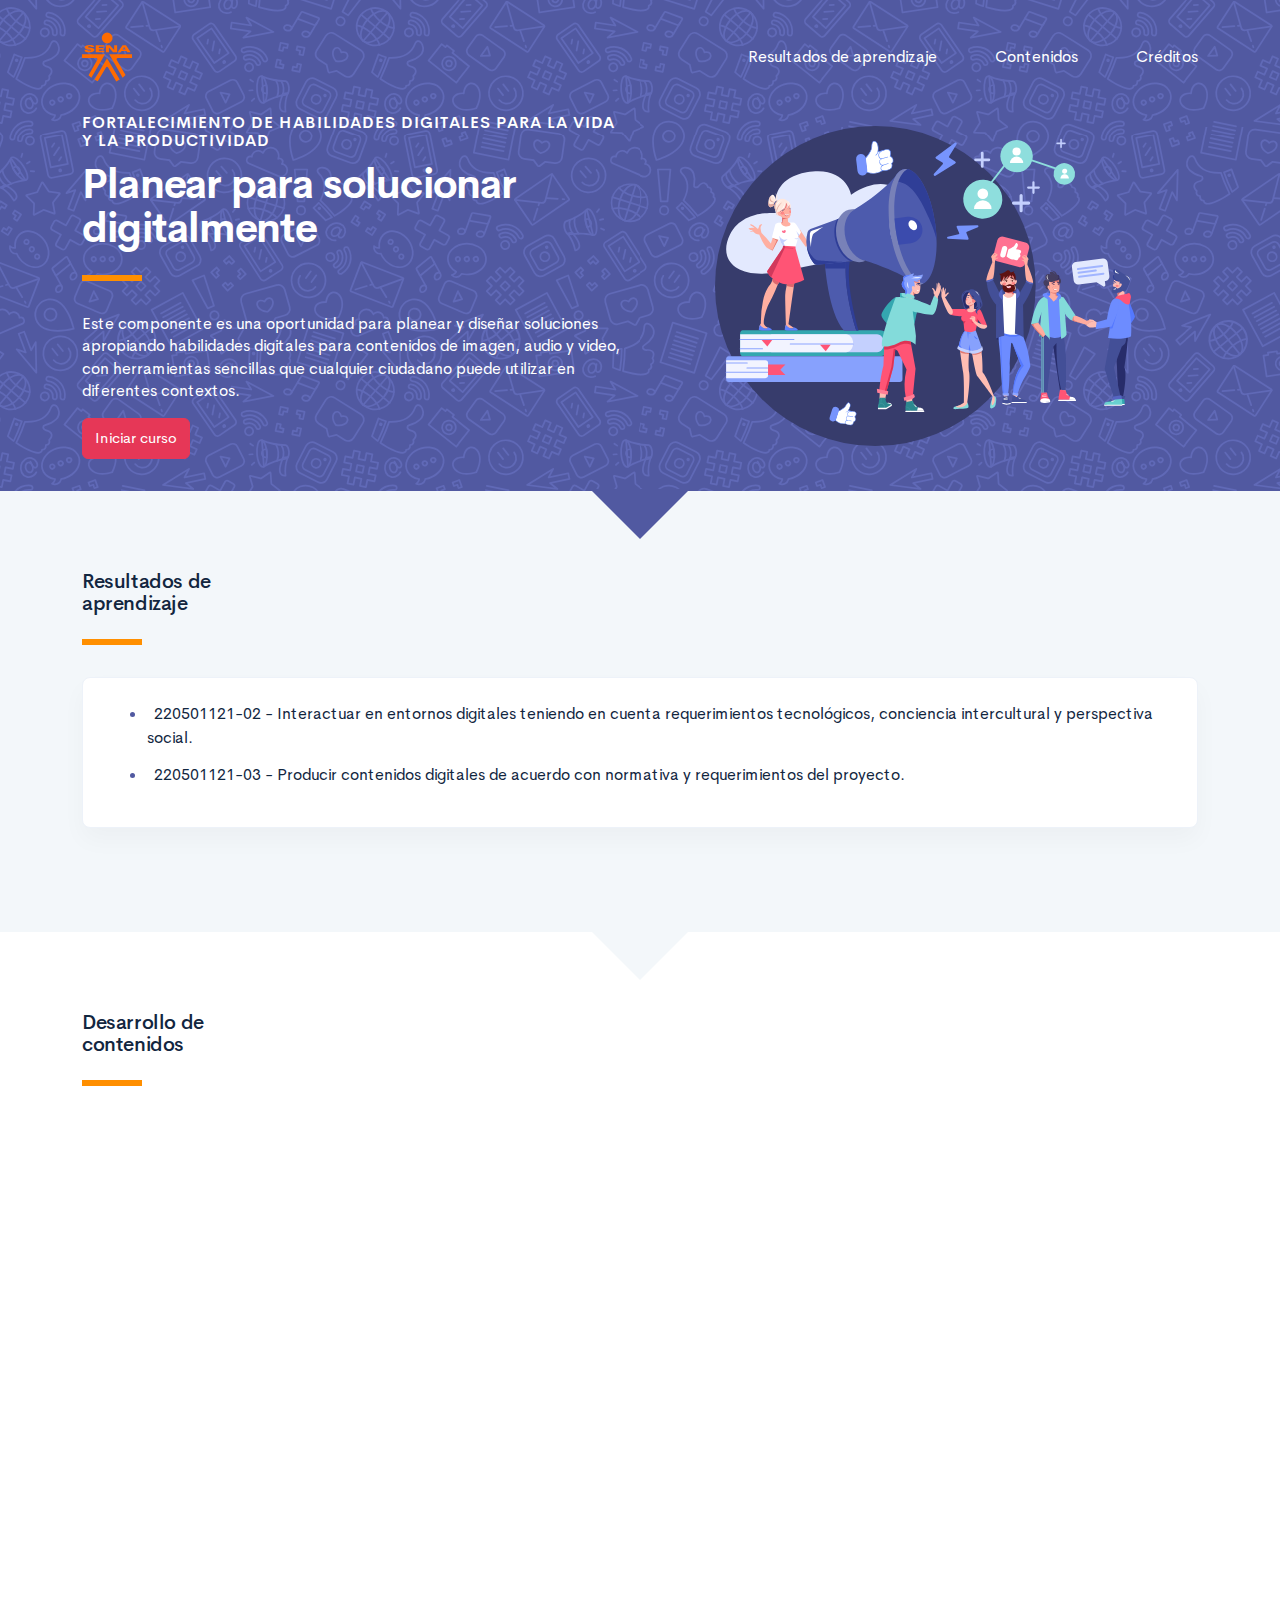
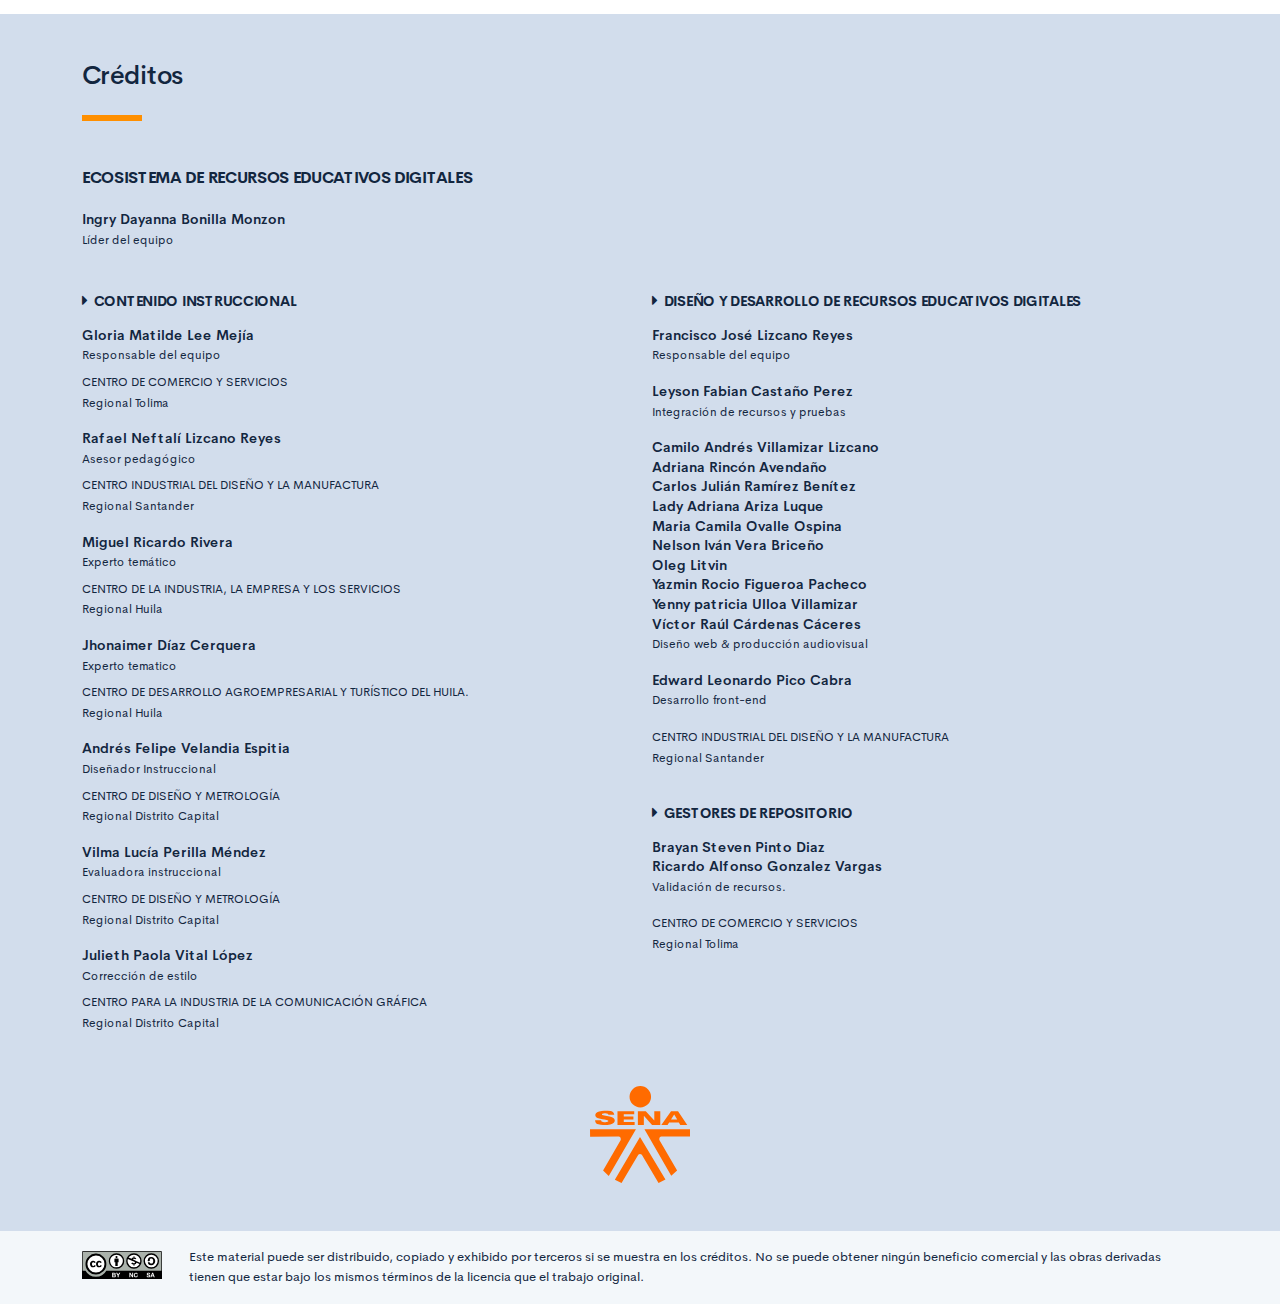
==== commit 5e2453b9: "empaquetado" ====
--- a/public/index.html
+++ b/public/index.html
@@ -32,7 +32,7 @@
                     <div class="curso-portada">
                         <div class="row align-items-center">
                             <div class="col-12 col-lg-6">
-                                <h3 class="curso-subtitulo" id="curso-titulo-componente">Fortalecimiento de habilidades digitales para la vida y productividad</h3>
+                                <h3 class="curso-subtitulo" id="curso-titulo-componente">Fortalecimiento de habilidades digitales para la vida y la productividad</h3>
                                 <h1 class="curso-titulo" id="curso-titulo-tema">Planear para solucionar digitalmente</h1>
                                 <div class="brand-line-primary"></div>
                                 <p class="curso-descripcion">Este componente es una oportunidad para planear y diseñar soluciones apropiando habilidades digitales para contenidos de imagen, audio y video, con herramientas sencillas que cualquier ciudadano puede utilizar en diferentes contextos.</p><a class="curso-btn-iniciar btn btn-danger" href="main.html"><span>Iniciar curso</span></a>
--- a/public/assets/css/main.css
+++ b/public/assets/css/main.css
@@ -3,6 +3,6 @@
  * Copyright 2011-2019 The Bootstrap Authors
  * Copyright 2011-2019 Twitter, Inc.
  * Licensed under MIT (https://github.com/twbs/bootstrap/blob/master/LICENSE)
- */:root{--blue: #2C7BE5;--indigo: #727cf5;--purple: #6b5eae;--pink: #ff679b;--red: #E63757;--orange: #fd7e14;--yellow: #F6C343;--green: #00D97E;--teal: #02a8b5;--cyan: #39afd1;--white: #fff;--gray: #95AAC9;--gray-dark: #3B506C;--primary: #12263F;--secondary: #6E84A3;--success: #00A99A;--info: #39afd1;--warning: #ff8f00;--danger: #E63757;--light: #EDF2F9;--dark: #000;--white: #fff;--breakpoint-xs: 0;--breakpoint-sm: 576px;--breakpoint-md: 768px;--breakpoint-lg: 992px;--breakpoint-xl: 1200px;--font-family-sans-serif: "Cerebri Sans", sans-serif;--font-family-monospace: "Courier New", monospace}*,*::before,*::after{box-sizing:border-box}html{font-family:sans-serif;line-height:1.15;-webkit-text-size-adjust:100%;-webkit-tap-highlight-color:rgba(0,0,0,0)}article,aside,figcaption,figure,footer,header,hgroup,main,nav,section{display:block}body{margin:0;font-family:"Cerebri Sans",sans-serif;font-size:.9375rem;font-weight:400;line-height:1.5;color:#12263F;text-align:left;background-color:#F3F7FA}[tabindex="-1"]:focus:not(:focus-visible){outline:0 !important}hr{box-sizing:content-box;height:0;overflow:visible}h1,h2,h3,h4,h5,h6{margin-top:0;margin-bottom:1.125rem}p{margin-top:0;margin-bottom:1rem}abbr[title],abbr[data-original-title]{text-decoration:underline;text-decoration:underline dotted;cursor:help;border-bottom:0;text-decoration-skip-ink:none}address{margin-bottom:1rem;font-style:normal;line-height:inherit}ol,ul,dl{margin-top:0;margin-bottom:1rem}ol ol,ul ul,ol ul,ul ol{margin-bottom:0}dt{font-weight:600}dd{margin-bottom:.5rem;margin-left:0}blockquote{margin:0 0 1rem}b,strong{font-weight:bolder}small{font-size:80%}sub,sup{position:relative;font-size:75%;line-height:0;vertical-align:baseline}sub{bottom:-.25em}sup{top:-.5em}a{color:#2C7BE5;text-decoration:none;background-color:transparent}a:hover{color:#104082;text-decoration:none}a:not([href]){color:inherit;text-decoration:none}a:not([href]):hover{color:inherit;text-decoration:none}pre,code,kbd,samp{font-family:"Courier New",monospace;font-size:1em}pre{margin-top:0;margin-bottom:1rem;overflow:auto}figure{margin:0 0 1rem}img{vertical-align:middle;border-style:none}svg{overflow:hidden;vertical-align:middle}table{border-collapse:collapse}caption{padding-top:1rem;padding-bottom:1rem;color:#95AAC9;text-align:left;caption-side:bottom}th{text-align:inherit}label{display:inline-block;margin-bottom:.5rem}button{border-radius:0}button:focus{outline:1px dotted;outline:5px auto -webkit-focus-ring-color}input,button,select,optgroup,textarea{margin:0;font-family:inherit;font-size:inherit;line-height:inherit}button,input{overflow:visible}button,select{text-transform:none}select{word-wrap:normal}button,[type="button"],[type="reset"],[type="submit"]{-webkit-appearance:button}button:not(:disabled),[type="button"]:not(:disabled),[type="reset"]:not(:disabled),[type="submit"]:not(:disabled){cursor:pointer}button::-moz-focus-inner,[type="button"]::-moz-focus-inner,[type="reset"]::-moz-focus-inner,[type="submit"]::-moz-focus-inner{padding:0;border-style:none}input[type="radio"],input[type="checkbox"]{box-sizing:border-box;padding:0}input[type="date"],input[type="time"],input[type="datetime-local"],input[type="month"]{-webkit-appearance:listbox}textarea{overflow:auto;resize:vertical}fieldset{min-width:0;padding:0;margin:0;border:0}legend{display:block;width:100%;max-width:100%;padding:0;margin-bottom:.5rem;font-size:1.5rem;line-height:inherit;color:inherit;white-space:normal}progress{vertical-align:baseline}[type="number"]::-webkit-inner-spin-button,[type="number"]::-webkit-outer-spin-button{height:auto}[type="search"]{outline-offset:-2px;-webkit-appearance:none}[type="search"]::-webkit-search-decoration{-webkit-appearance:none}::-webkit-file-upload-button{font:inherit;-webkit-appearance:button}output{display:inline-block}summary{display:list-item;cursor:pointer}template{display:none}[hidden]{display:none !important}h1,h2,h3,h4,h5,h6,.h1,.h2,.h3,.h4,.h5,.h6{margin-bottom:1.125rem;font-weight:500;line-height:1.1}h1,.h1{font-size:1.625rem}h2,.h2{font-size:1.25rem}h3,.h3{font-size:1.0625rem}h4,.h4{font-size:.9375rem}h5,.h5{font-size:.8125rem}h6,.h6{font-size:.625rem}.lead{font-size:1.17188rem;font-weight:300}.display-1{font-size:4rem;font-weight:600;line-height:1.1}.display-2{font-size:3.25rem;font-weight:600;line-height:1.1}.display-3{font-size:2.625rem;font-weight:600;line-height:1.1}.display-4{font-size:2rem;font-weight:600;line-height:1.1}hr{margin-top:1rem;margin-bottom:1rem;border:0;border-top:1px solid #E3EBF6}small,.small{font-size:.8125rem;font-weight:400}mark,.mark{padding:.2em;background-color:#fcf8e3}.list-unstyled{padding-left:0;list-style:none}.list-inline{padding-left:0;list-style:none}.list-inline-item{display:inline-block}.list-inline-item:not(:last-child){margin-right:6px}.initialism{font-size:90%;text-transform:uppercase}.blockquote{margin-bottom:1.5rem;font-size:1.17188rem}.blockquote-footer{display:block;font-size:.8125rem;color:#95AAC9}.blockquote-footer::before{content:"\2014\00A0"}.img-fluid{max-width:100%;height:auto}.img-thumbnail{padding:.25rem;background-color:#F3F7FA;border:1px solid #E3EBF6;border-radius:.375rem;max-width:100%;height:auto}.figure{display:inline-block}.figure-img{margin-bottom:.75rem;line-height:1}.figure-caption{font-size:.8125rem;color:#95AAC9}code{font-size:87.5%;color:#2C7BE5;word-wrap:break-word}a>code{color:inherit}kbd{padding:.2rem .4rem;font-size:87.5%;color:#fff;background-color:#283E59;border-radius:.25rem}kbd kbd{padding:0;font-size:100%;font-weight:600}pre{display:block;font-size:87.5%;color:#283E59}pre code{font-size:inherit;color:inherit;word-break:normal}.pre-scrollable{max-height:340px;overflow-y:scroll}.container{width:100%;padding-right:12px;padding-left:12px;margin-right:auto;margin-left:auto}@media (min-width: 576px){.container{max-width:540px}}@media (min-width: 768px){.container{max-width:720px}}@media (min-width: 992px){.container{max-width:960px}}@media (min-width: 1200px){.container{max-width:1140px}}.container-fluid,.container-sm,.container-md,.container-lg,.container-xl{width:100%;padding-right:12px;padding-left:12px;margin-right:auto;margin-left:auto}@media (min-width: 576px){.container,.container-sm{max-width:540px}}@media (min-width: 768px){.container,.container-sm,.container-md{max-width:720px}}@media (min-width: 992px){.container,.container-sm,.container-md,.container-lg{max-width:960px}}@media (min-width: 1200px){.container,.container-sm,.container-md,.container-lg,.container-xl{max-width:1140px}}.row{display:flex;flex-wrap:wrap;margin-right:-12px;margin-left:-12px}.no-gutters{margin-right:0;margin-left:0}.no-gutters>.col,.no-gutters>[class*="col-"]{padding-right:0;padding-left:0}.col-1,.col-2,.col-3,.col-4,.col-5,.col-6,.col-7,.col-8,.col-9,.col-10,.col-11,.col-12,.col,.col-auto,.col-sm-1,.col-sm-2,.col-sm-3,.col-sm-4,.col-sm-5,.col-sm-6,.col-sm-7,.col-sm-8,.col-sm-9,.col-sm-10,.col-sm-11,.col-sm-12,.col-sm,.col-sm-auto,.col-md-1,.col-md-2,.col-md-3,.col-md-4,.col-md-5,.col-md-6,.col-md-7,.col-md-8,.col-md-9,.col-md-10,.col-md-11,.col-md-12,.col-md,.col-md-auto,.col-lg-1,.col-lg-2,.col-lg-3,.col-lg-4,.col-lg-5,.col-lg-6,.col-lg-7,.col-lg-8,.col-lg-9,.col-lg-10,.col-lg-11,.col-lg-12,.col-lg,.col-lg-auto,.col-xl-1,.col-xl-2,.col-xl-3,.col-xl-4,.col-xl-5,.col-xl-6,.col-xl-7,.col-xl-8,.col-xl-9,.col-xl-10,.col-xl-11,.col-xl-12,.col-xl,.col-xl-auto{position:relative;width:100%;padding-right:12px;padding-left:12px}.col{flex-basis:0;flex-grow:1;max-width:100%}.row-cols-1>*{flex:0 0 100%;max-width:100%}.row-cols-2>*{flex:0 0 50%;max-width:50%}.row-cols-3>*{flex:0 0 33.33333%;max-width:33.33333%}.row-cols-4>*{flex:0 0 25%;max-width:25%}.row-cols-5>*{flex:0 0 20%;max-width:20%}.row-cols-6>*{flex:0 0 16.66667%;max-width:16.66667%}.col-auto{flex:0 0 auto;width:auto;max-width:100%}.col-1{flex:0 0 8.33333%;max-width:8.33333%}.col-2{flex:0 0 16.66667%;max-width:16.66667%}.col-3{flex:0 0 25%;max-width:25%}.col-4{flex:0 0 33.33333%;max-width:33.33333%}.col-5{flex:0 0 41.66667%;max-width:41.66667%}.col-6{flex:0 0 50%;max-width:50%}.col-7{flex:0 0 58.33333%;max-width:58.33333%}.col-8{flex:0 0 66.66667%;max-width:66.66667%}.col-9{flex:0 0 75%;max-width:75%}.col-10{flex:0 0 83.33333%;max-width:83.33333%}.col-11{flex:0 0 91.66667%;max-width:91.66667%}.col-12{flex:0 0 100%;max-width:100%}.order-first{order:-1}.order-last{order:13}.order-0{order:0}.order-1{order:1}.order-2{order:2}.order-3{order:3}.order-4{order:4}.order-5{order:5}.order-6{order:6}.order-7{order:7}.order-8{order:8}.order-9{order:9}.order-10{order:10}.order-11{order:11}.order-12{order:12}.offset-1{margin-left:8.33333%}.offset-2{margin-left:16.66667%}.offset-3{margin-left:25%}.offset-4{margin-left:33.33333%}.offset-5{margin-left:41.66667%}.offset-6{margin-left:50%}.offset-7{margin-left:58.33333%}.offset-8{margin-left:66.66667%}.offset-9{margin-left:75%}.offset-10{margin-left:83.33333%}.offset-11{margin-left:91.66667%}@media (min-width: 576px){.col-sm{flex-basis:0;flex-grow:1;max-width:100%}.row-cols-sm-1>*{flex:0 0 100%;max-width:100%}.row-cols-sm-2>*{flex:0 0 50%;max-width:50%}.row-cols-sm-3>*{flex:0 0 33.33333%;max-width:33.33333%}.row-cols-sm-4>*{flex:0 0 25%;max-width:25%}.row-cols-sm-5>*{flex:0 0 20%;max-width:20%}.row-cols-sm-6>*{flex:0 0 16.66667%;max-width:16.66667%}.col-sm-auto{flex:0 0 auto;width:auto;max-width:100%}.col-sm-1{flex:0 0 8.33333%;max-width:8.33333%}.col-sm-2{flex:0 0 16.66667%;max-width:16.66667%}.col-sm-3{flex:0 0 25%;max-width:25%}.col-sm-4{flex:0 0 33.33333%;max-width:33.33333%}.col-sm-5{flex:0 0 41.66667%;max-width:41.66667%}.col-sm-6{flex:0 0 50%;max-width:50%}.col-sm-7{flex:0 0 58.33333%;max-width:58.33333%}.col-sm-8{flex:0 0 66.66667%;max-width:66.66667%}.col-sm-9{flex:0 0 75%;max-width:75%}.col-sm-10{flex:0 0 83.33333%;max-width:83.33333%}.col-sm-11{flex:0 0 91.66667%;max-width:91.66667%}.col-sm-12{flex:0 0 100%;max-width:100%}.order-sm-first{order:-1}.order-sm-last{order:13}.order-sm-0{order:0}.order-sm-1{order:1}.order-sm-2{order:2}.order-sm-3{order:3}.order-sm-4{order:4}.order-sm-5{order:5}.order-sm-6{order:6}.order-sm-7{order:7}.order-sm-8{order:8}.order-sm-9{order:9}.order-sm-10{order:10}.order-sm-11{order:11}.order-sm-12{order:12}.offset-sm-0{margin-left:0}.offset-sm-1{margin-left:8.33333%}.offset-sm-2{margin-left:16.66667%}.offset-sm-3{margin-left:25%}.offset-sm-4{margin-left:33.33333%}.offset-sm-5{margin-left:41.66667%}.offset-sm-6{margin-left:50%}.offset-sm-7{margin-left:58.33333%}.offset-sm-8{margin-left:66.66667%}.offset-sm-9{margin-left:75%}.offset-sm-10{margin-left:83.33333%}.offset-sm-11{margin-left:91.66667%}}@media (min-width: 768px){.col-md{flex-basis:0;flex-grow:1;max-width:100%}.row-cols-md-1>*{flex:0 0 100%;max-width:100%}.row-cols-md-2>*{flex:0 0 50%;max-width:50%}.row-cols-md-3>*{flex:0 0 33.33333%;max-width:33.33333%}.row-cols-md-4>*{flex:0 0 25%;max-width:25%}.row-cols-md-5>*{flex:0 0 20%;max-width:20%}.row-cols-md-6>*{flex:0 0 16.66667%;max-width:16.66667%}.col-md-auto{flex:0 0 auto;width:auto;max-width:100%}.col-md-1{flex:0 0 8.33333%;max-width:8.33333%}.col-md-2{flex:0 0 16.66667%;max-width:16.66667%}.col-md-3{flex:0 0 25%;max-width:25%}.col-md-4{flex:0 0 33.33333%;max-width:33.33333%}.col-md-5{flex:0 0 41.66667%;max-width:41.66667%}.col-md-6{flex:0 0 50%;max-width:50%}.col-md-7{flex:0 0 58.33333%;max-width:58.33333%}.col-md-8{flex:0 0 66.66667%;max-width:66.66667%}.col-md-9{flex:0 0 75%;max-width:75%}.col-md-10{flex:0 0 83.33333%;max-width:83.33333%}.col-md-11{flex:0 0 91.66667%;max-width:91.66667%}.col-md-12{flex:0 0 100%;max-width:100%}.order-md-first{order:-1}.order-md-last{order:13}.order-md-0{order:0}.order-md-1{order:1}.order-md-2{order:2}.order-md-3{order:3}.order-md-4{order:4}.order-md-5{order:5}.order-md-6{order:6}.order-md-7{order:7}.order-md-8{order:8}.order-md-9{order:9}.order-md-10{order:10}.order-md-11{order:11}.order-md-12{order:12}.offset-md-0{margin-left:0}.offset-md-1{margin-left:8.33333%}.offset-md-2{margin-left:16.66667%}.offset-md-3{margin-left:25%}.offset-md-4{margin-left:33.33333%}.offset-md-5{margin-left:41.66667%}.offset-md-6{margin-left:50%}.offset-md-7{margin-left:58.33333%}.offset-md-8{margin-left:66.66667%}.offset-md-9{margin-left:75%}.offset-md-10{margin-left:83.33333%}.offset-md-11{margin-left:91.66667%}}@media (min-width: 992px){.col-lg{flex-basis:0;flex-grow:1;max-width:100%}.row-cols-lg-1>*{flex:0 0 100%;max-width:100%}.row-cols-lg-2>*{flex:0 0 50%;max-width:50%}.row-cols-lg-3>*{flex:0 0 33.33333%;max-width:33.33333%}.row-cols-lg-4>*{flex:0 0 25%;max-width:25%}.row-cols-lg-5>*{flex:0 0 20%;max-width:20%}.row-cols-lg-6>*{flex:0 0 16.66667%;max-width:16.66667%}.col-lg-auto{flex:0 0 auto;width:auto;max-width:100%}.col-lg-1{flex:0 0 8.33333%;max-width:8.33333%}.col-lg-2{flex:0 0 16.66667%;max-width:16.66667%}.col-lg-3{flex:0 0 25%;max-width:25%}.col-lg-4{flex:0 0 33.33333%;max-width:33.33333%}.col-lg-5{flex:0 0 41.66667%;max-width:41.66667%}.col-lg-6{flex:0 0 50%;max-width:50%}.col-lg-7{flex:0 0 58.33333%;max-width:58.33333%}.col-lg-8{flex:0 0 66.66667%;max-width:66.66667%}.col-lg-9{flex:0 0 75%;max-width:75%}.col-lg-10{flex:0 0 83.33333%;max-width:83.33333%}.col-lg-11{flex:0 0 91.66667%;max-width:91.66667%}.col-lg-12{flex:0 0 100%;max-width:100%}.order-lg-first{order:-1}.order-lg-last{order:13}.order-lg-0{order:0}.order-lg-1{order:1}.order-lg-2{order:2}.order-lg-3{order:3}.order-lg-4{order:4}.order-lg-5{order:5}.order-lg-6{order:6}.order-lg-7{order:7}.order-lg-8{order:8}.order-lg-9{order:9}.order-lg-10{order:10}.order-lg-11{order:11}.order-lg-12{order:12}.offset-lg-0{margin-left:0}.offset-lg-1{margin-left:8.33333%}.offset-lg-2{margin-left:16.66667%}.offset-lg-3{margin-left:25%}.offset-lg-4{margin-left:33.33333%}.offset-lg-5{margin-left:41.66667%}.offset-lg-6{margin-left:50%}.offset-lg-7{margin-left:58.33333%}.offset-lg-8{margin-left:66.66667%}.offset-lg-9{margin-left:75%}.offset-lg-10{margin-left:83.33333%}.offset-lg-11{margin-left:91.66667%}}@media (min-width: 1200px){.col-xl{flex-basis:0;flex-grow:1;max-width:100%}.row-cols-xl-1>*{flex:0 0 100%;max-width:100%}.row-cols-xl-2>*{flex:0 0 50%;max-width:50%}.row-cols-xl-3>*{flex:0 0 33.33333%;max-width:33.33333%}.row-cols-xl-4>*{flex:0 0 25%;max-width:25%}.row-cols-xl-5>*{flex:0 0 20%;max-width:20%}.row-cols-xl-6>*{flex:0 0 16.66667%;max-width:16.66667%}.col-xl-auto{flex:0 0 auto;width:auto;max-width:100%}.col-xl-1{flex:0 0 8.33333%;max-width:8.33333%}.col-xl-2{flex:0 0 16.66667%;max-width:16.66667%}.col-xl-3{flex:0 0 25%;max-width:25%}.col-xl-4{flex:0 0 33.33333%;max-width:33.33333%}.col-xl-5{flex:0 0 41.66667%;max-width:41.66667%}.col-xl-6{flex:0 0 50%;max-width:50%}.col-xl-7{flex:0 0 58.33333%;max-width:58.33333%}.col-xl-8{flex:0 0 66.66667%;max-width:66.66667%}.col-xl-9{flex:0 0 75%;max-width:75%}.col-xl-10{flex:0 0 83.33333%;max-width:83.33333%}.col-xl-11{flex:0 0 91.66667%;max-width:91.66667%}.col-xl-12{flex:0 0 100%;max-width:100%}.order-xl-first{order:-1}.order-xl-last{order:13}.order-xl-0{order:0}.order-xl-1{order:1}.order-xl-2{order:2}.order-xl-3{order:3}.order-xl-4{order:4}.order-xl-5{order:5}.order-xl-6{order:6}.order-xl-7{order:7}.order-xl-8{order:8}.order-xl-9{order:9}.order-xl-10{order:10}.order-xl-11{order:11}.order-xl-12{order:12}.offset-xl-0{margin-left:0}.offset-xl-1{margin-left:8.33333%}.offset-xl-2{margin-left:16.66667%}.offset-xl-3{margin-left:25%}.offset-xl-4{margin-left:33.33333%}.offset-xl-5{margin-left:41.66667%}.offset-xl-6{margin-left:50%}.offset-xl-7{margin-left:58.33333%}.offset-xl-8{margin-left:66.66667%}.offset-xl-9{margin-left:75%}.offset-xl-10{margin-left:83.33333%}.offset-xl-11{margin-left:91.66667%}}.table{width:100%;margin-bottom:1.5rem;color:#12263F}.table th,.table td{padding:1rem;vertical-align:top;border-top:1px solid #EDF2F9}.table thead th{vertical-align:bottom;border-bottom:2px solid #EDF2F9}.table tbody+tbody{border-top:2px solid #EDF2F9}.table-sm th,.table-sm td{padding:1rem}.table-bordered{border:1px solid #EDF2F9}.table-bordered th,.table-bordered td{border:1px solid #EDF2F9}.table-bordered thead th,.table-bordered thead td{border-bottom-width:2px}.table-borderless th,.table-borderless td,.table-borderless thead th,.table-borderless tbody+tbody{border:0}.table-striped tbody tr:nth-of-type(even){background-color:#F9FBFD}.table-hover tbody tr:hover{color:#12263F;background-color:#F9FBFD}.table-primary,.table-primary>th,.table-primary>td{background-color:#bdc2c9}.table-primary th,.table-primary td,.table-primary thead th,.table-primary tbody+tbody{border-color:#848e9b}.table-hover .table-primary:hover{background-color:#afb5be}.table-hover .table-primary:hover>td,.table-hover .table-primary:hover>th{background-color:#afb5be}.table-secondary,.table-secondary>th,.table-secondary>td{background-color:#d6dde5}.table-secondary th,.table-secondary td,.table-secondary thead th,.table-secondary tbody+tbody{border-color:#b4bfcf}.table-hover .table-secondary:hover{background-color:#c6d0db}.table-hover .table-secondary:hover>td,.table-hover .table-secondary:hover>th{background-color:#c6d0db}.table-success,.table-success>th,.table-success>td{background-color:#b8e7e3}.table-success th,.table-success td,.table-success thead th,.table-success tbody+tbody{border-color:#7ad2ca}.table-hover .table-success:hover{background-color:#a5e1db}.table-hover .table-success:hover>td,.table-hover .table-success:hover>th{background-color:#a5e1db}.table-info,.table-info>th,.table-info>td{background-color:#c8e9f2}.table-info th,.table-info td,.table-info thead th,.table-info tbody+tbody{border-color:#98d5e7}.table-hover .table-info:hover{background-color:#b3e1ed}.table-hover .table-info:hover>td,.table-hover .table-info:hover>th{background-color:#b3e1ed}.table-warning,.table-warning>th,.table-warning>td{background-color:#ffe0b8}.table-warning th,.table-warning td,.table-warning thead th,.table-warning tbody+tbody{border-color:#ffc57a}.table-hover .table-warning:hover{background-color:#ffd59f}.table-hover .table-warning:hover>td,.table-hover .table-warning:hover>th{background-color:#ffd59f}.table-danger,.table-danger>th,.table-danger>td{background-color:#f8c7d0}.table-danger th,.table-danger td,.table-danger thead th,.table-danger tbody+tbody{border-color:#f297a8}.table-hover .table-danger:hover{background-color:#f5b0bd}.table-hover .table-danger:hover>td,.table-hover .table-danger:hover>th{background-color:#f5b0bd}.table-light,.table-light>th,.table-light>td{background-color:#fafbfd}.table-light th,.table-light td,.table-light thead th,.table-light tbody+tbody{border-color:#f6f8fc}.table-hover .table-light:hover{background-color:#e8ecf6}.table-hover .table-light:hover>td,.table-hover .table-light:hover>th{background-color:#e8ecf6}.table-dark,.table-dark>th,.table-dark>td{background-color:#b8b8b8}.table-dark th,.table-dark td,.table-dark thead th,.table-dark tbody+tbody{border-color:#7a7a7a}.table-hover .table-dark:hover{background-color:#ababab}.table-hover .table-dark:hover>td,.table-hover .table-dark:hover>th{background-color:#ababab}.table-white,.table-white>th,.table-white>td{background-color:#fff}.table-white th,.table-white td,.table-white thead th,.table-white tbody+tbody{border-color:#fff}.table-hover .table-white:hover{background-color:#f2f2f2}.table-hover .table-white:hover>td,.table-hover .table-white:hover>th{background-color:#f2f2f2}.table-active,.table-active>th,.table-active>td{background-color:#F9FBFD}.table-hover .table-active:hover{background-color:#e6eef7}.table-hover .table-active:hover>td,.table-hover .table-active:hover>th{background-color:#e6eef7}.table .thead-dark th{color:#fff;background-color:#3B506C;border-color:#496285}.table .thead-light th{color:#95AAC9;background-color:#F9FBFD;border-color:#EDF2F9}.table-dark{color:#fff;background-color:#3B506C}.table-dark th,.table-dark td,.table-dark thead th{border-color:#496285}.table-dark.table-bordered{border:0}.table-dark.table-striped tbody tr:nth-of-type(even){background-color:rgba(255,255,255,0.05)}.table-dark.table-hover tbody tr:hover{color:#fff;background-color:rgba(255,255,255,0.075)}@media (max-width: 575.98px){.table-responsive-sm{display:block;width:100%;overflow-x:auto;-webkit-overflow-scrolling:touch}.table-responsive-sm>.table-bordered{border:0}}@media (max-width: 767.98px){.table-responsive-md{display:block;width:100%;overflow-x:auto;-webkit-overflow-scrolling:touch}.table-responsive-md>.table-bordered{border:0}}@media (max-width: 991.98px){.table-responsive-lg{display:block;width:100%;overflow-x:auto;-webkit-overflow-scrolling:touch}.table-responsive-lg>.table-bordered{border:0}}@media (max-width: 1199.98px){.table-responsive-xl{display:block;width:100%;overflow-x:auto;-webkit-overflow-scrolling:touch}.table-responsive-xl>.table-bordered{border:0}}.table-responsive{display:block;width:100%;overflow-x:auto;-webkit-overflow-scrolling:touch}.table-responsive>.table-bordered{border:0}.form-control{display:block;width:100%;height:calc(1.5em + 1rem + 2px);padding:.5rem .75rem;font-size:.9375rem;font-weight:400;line-height:1.5;color:#12263F;background-color:#fff;background-clip:padding-box;border:1px solid #D2DDEC;border-radius:.375rem;transition:border-color 0.15s ease-in-out,box-shadow 0.15s ease-in-out}@media (prefers-reduced-motion: reduce){.form-control{transition:none}}.form-control::-ms-expand{background-color:transparent;border:0}.form-control:-moz-focusring{color:transparent;text-shadow:0 0 0 #12263F}.form-control:focus{color:#12263F;background-color:#fff;border-color:#12263F;outline:0;box-shadow:rgba(0,0,0,0)}.form-control::placeholder{color:#B1C2D9;opacity:1}.form-control:disabled,.form-control[readonly]{background-color:#fff;opacity:1}select.form-control:focus::-ms-value{color:#12263F;background-color:#fff}.form-control-file,.form-control-range{display:block;width:100%}.col-form-label{padding-top:calc(.5rem + 1px);padding-bottom:calc(.5rem + 1px);margin-bottom:0;font-size:inherit;line-height:1.5}.col-form-label-lg{padding-top:calc(.75rem + 1px);padding-bottom:calc(.75rem + 1px);font-size:.9375rem;line-height:1.5}.col-form-label-sm{padding-top:calc(.125rem + 1px);padding-bottom:calc(.125rem + 1px);font-size:.8125rem;line-height:1.75}.form-control-plaintext{display:block;width:100%;padding:.5rem 0;margin-bottom:0;font-size:.9375rem;line-height:1.5;color:#12263F;background-color:transparent;border:solid transparent;border-width:1px 0}.form-control-plaintext.form-control-sm,.form-control-plaintext.form-control-lg{padding-right:0;padding-left:0}.form-control-sm{height:calc(1.75em + .25rem + 2px);padding:.125rem .5rem;font-size:.8125rem;line-height:1.75;border-radius:.25rem}.form-control-lg{height:calc(1.5em + 1.5rem + 2px);padding:.75rem 1.25rem;font-size:.9375rem;line-height:1.5;border-radius:.5rem}select.form-control[size],select.form-control[multiple]{height:auto}textarea.form-control{height:auto}.form-group{margin-bottom:1.375rem}.form-text{display:block;margin-top:.25rem}.form-row{display:flex;flex-wrap:wrap;margin-right:-5px;margin-left:-5px}.form-row>.col,.form-row>[class*="col-"]{padding-right:5px;padding-left:5px}.form-check{position:relative;display:block;padding-left:1.25rem}.form-check-input{position:absolute;margin-top:.3rem;margin-left:-1.25rem}.form-check-input[disabled] ~ .form-check-label,.form-check-input:disabled ~ .form-check-label{color:#95AAC9}.form-check-label{margin-bottom:0}.form-check-inline{display:inline-flex;align-items:center;padding-left:0;margin-right:.75rem}.form-check-inline .form-check-input{position:static;margin-top:0;margin-right:.3125rem;margin-left:0}.valid-feedback{display:none;width:100%;margin-top:.25rem;font-size:.8125rem;color:#00A99A}.valid-tooltip{position:absolute;top:100%;z-index:5;display:none;max-width:100%;padding:.25rem .5rem;margin-top:.1rem;font-size:.8125rem;line-height:1.5;color:#fff;background-color:#00a99a;border-radius:.375rem}.was-validated :valid ~ .valid-feedback,.was-validated :valid ~ .valid-tooltip,.is-valid ~ .valid-feedback,.is-valid ~ .valid-tooltip{display:block}.was-validated .form-control:valid,.form-control.is-valid{border-color:#00A99A}.was-validated .form-control:valid:focus,.form-control.is-valid:focus{border-color:#00A99A;box-shadow:0 0 0 .15rem rgba(0,169,154,0.25)}.was-validated .custom-select:valid,.custom-select.is-valid{border-color:#00A99A}.was-validated .custom-select:valid:focus,.custom-select.is-valid:focus{border-color:#00A99A;box-shadow:0 0 0 .15rem rgba(0,169,154,0.25)}.was-validated .form-check-input:valid ~ .form-check-label,.form-check-input.is-valid ~ .form-check-label{color:#00A99A}.was-validated .form-check-input:valid ~ .valid-feedback,.was-validated .form-check-input:valid ~ .valid-tooltip,.form-check-input.is-valid ~ .valid-feedback,.form-check-input.is-valid ~ .valid-tooltip{display:block}.was-validated .custom-control-input:valid ~ .custom-control-label,.custom-control-input.is-valid ~ .custom-control-label{color:#00A99A}.was-validated .custom-control-input:valid ~ .custom-control-label::before,.custom-control-input.is-valid ~ .custom-control-label::before{border-color:#00A99A}.was-validated .custom-control-input:valid:checked ~ .custom-control-label::before,.custom-control-input.is-valid:checked ~ .custom-control-label::before{border-color:#00dcc8;background-color:#00dcc8}.was-validated .custom-control-input:valid:focus ~ .custom-control-label::before,.custom-control-input.is-valid:focus ~ .custom-control-label::before{box-shadow:0 0 0 .15rem rgba(0,169,154,0.25)}.was-validated .custom-control-input:valid:focus:not(:checked) ~ .custom-control-label::before,.custom-control-input.is-valid:focus:not(:checked) ~ .custom-control-label::before{border-color:#00A99A}.was-validated .custom-file-input:valid ~ .custom-file-label,.custom-file-input.is-valid ~ .custom-file-label{border-color:#00A99A}.was-validated .custom-file-input:valid:focus ~ .custom-file-label,.custom-file-input.is-valid:focus ~ .custom-file-label{border-color:#00A99A;box-shadow:0 0 0 .15rem rgba(0,169,154,0.25)}.invalid-feedback{display:none;width:100%;margin-top:.25rem;font-size:.8125rem;color:#E63757}.invalid-tooltip{position:absolute;top:100%;z-index:5;display:none;max-width:100%;padding:.25rem .5rem;margin-top:.1rem;font-size:.8125rem;line-height:1.5;color:#fff;background-color:#e63757;border-radius:.375rem}.was-validated :invalid ~ .invalid-feedback,.was-validated :invalid ~ .invalid-tooltip,.is-invalid ~ .invalid-feedback,.is-invalid ~ .invalid-tooltip{display:block}.was-validated .form-control:invalid,.form-control.is-invalid{border-color:#E63757}.was-validated .form-control:invalid:focus,.form-control.is-invalid:focus{border-color:#E63757;box-shadow:0 0 0 .15rem rgba(230,55,87,0.25)}.was-validated .custom-select:invalid,.custom-select.is-invalid{border-color:#E63757}.was-validated .custom-select:invalid:focus,.custom-select.is-invalid:focus{border-color:#E63757;box-shadow:0 0 0 .15rem rgba(230,55,87,0.25)}.was-validated .form-check-input:invalid ~ .form-check-label,.form-check-input.is-invalid ~ .form-check-label{color:#E63757}.was-validated .form-check-input:invalid ~ .invalid-feedback,.was-validated .form-check-input:invalid ~ .invalid-tooltip,.form-check-input.is-invalid ~ .invalid-feedback,.form-check-input.is-invalid ~ .invalid-tooltip{display:block}.was-validated .custom-control-input:invalid ~ .custom-control-label,.custom-control-input.is-invalid ~ .custom-control-label{color:#E63757}.was-validated .custom-control-input:invalid ~ .custom-control-label::before,.custom-control-input.is-invalid ~ .custom-control-label::before{border-color:#E63757}.was-validated .custom-control-input:invalid:checked ~ .custom-control-label::before,.custom-control-input.is-invalid:checked ~ .custom-control-label::before{border-color:#ec647d;background-color:#ec647d}.was-validated .custom-control-input:invalid:focus ~ .custom-control-label::before,.custom-control-input.is-invalid:focus ~ .custom-control-label::before{box-shadow:0 0 0 .15rem rgba(230,55,87,0.25)}.was-validated .custom-control-input:invalid:focus:not(:checked) ~ .custom-control-label::before,.custom-control-input.is-invalid:focus:not(:checked) ~ .custom-control-label::before{border-color:#E63757}.was-validated .custom-file-input:invalid ~ .custom-file-label,.custom-file-input.is-invalid ~ .custom-file-label{border-color:#E63757}.was-validated .custom-file-input:invalid:focus ~ .custom-file-label,.custom-file-input.is-invalid:focus ~ .custom-file-label{border-color:#E63757;box-shadow:0 0 0 .15rem rgba(230,55,87,0.25)}.form-inline{display:flex;flex-flow:row wrap;align-items:center}.form-inline .form-check{width:100%}@media (min-width: 576px){.form-inline label{display:flex;align-items:center;justify-content:center;margin-bottom:0}.form-inline .form-group{display:flex;flex:0 0 auto;flex-flow:row wrap;align-items:center;margin-bottom:0}.form-inline .form-control{display:inline-block;width:auto;vertical-align:middle}.form-inline .form-control-plaintext{display:inline-block}.form-inline .input-group,.form-inline .custom-select{width:auto}.form-inline .form-check{display:flex;align-items:center;justify-content:center;width:auto;padding-left:0}.form-inline .form-check-input{position:relative;flex-shrink:0;margin-top:0;margin-right:.25rem;margin-left:0}.form-inline .custom-control{align-items:center;justify-content:center}.form-inline .custom-control-label{margin-bottom:0}}.btn{display:inline-block;font-weight:400;color:#12263F;text-align:center;vertical-align:middle;cursor:pointer;user-select:none;background-color:transparent;border:1px solid transparent;padding:.5rem .75rem;font-size:.9375rem;line-height:1.5;border-radius:.375rem;transition:color 0.15s ease-in-out,background-color 0.15s ease-in-out,border-color 0.15s ease-in-out,box-shadow 0.15s ease-in-out}@media (prefers-reduced-motion: reduce){.btn{transition:none}}.btn:hover{color:#12263F;text-decoration:none}.btn:focus,.btn.focus{outline:0;box-shadow:0 0 0 .15rem rgba(18,38,63,0.25)}.btn.disabled,.btn:disabled{opacity:.65}a.btn.disabled,fieldset:disabled a.btn{pointer-events:none}.btn-primary{color:#fff;background-color:#12263F;border-color:#12263F}.btn-primary:hover{color:#fff;background-color:#0a1421;border-color:#070e17}.btn-primary:focus,.btn-primary.focus{color:#fff;background-color:#0a1421;border-color:#070e17;box-shadow:0 0 0 .15rem rgba(54,71,92,0.5)}.btn-primary.disabled,.btn-primary:disabled{color:#fff;background-color:#12263F;border-color:#12263F}.btn-primary:not(:disabled):not(.disabled):active,.btn-primary:not(:disabled):not(.disabled).active,.show>.btn-primary.dropdown-toggle{color:#fff;background-color:#070e17;border-color:#04080d}.btn-primary:not(:disabled):not(.disabled):active:focus,.btn-primary:not(:disabled):not(.disabled).active:focus,.show>.btn-primary.dropdown-toggle:focus{box-shadow:0 0 0 .15rem rgba(54,71,92,0.5)}.btn-secondary{color:#fff;background-color:#6E84A3;border-color:#6E84A3}.btn-secondary:hover{color:#fff;background-color:#5b7190;border-color:#566b88}.btn-secondary:focus,.btn-secondary.focus{color:#fff;background-color:#5b7190;border-color:#566b88;box-shadow:0 0 0 .15rem rgba(132,150,177,0.5)}.btn-secondary.disabled,.btn-secondary:disabled{color:#fff;background-color:#6E84A3;border-color:#6E84A3}.btn-secondary:not(:disabled):not(.disabled):active,.btn-secondary:not(:disabled):not(.disabled).active,.show>.btn-secondary.dropdown-toggle{color:#fff;background-color:#566b88;border-color:#516580}.btn-secondary:not(:disabled):not(.disabled):active:focus,.btn-secondary:not(:disabled):not(.disabled).active:focus,.show>.btn-secondary.dropdown-toggle:focus{box-shadow:0 0 0 .15rem rgba(132,150,177,0.5)}.btn-success{color:#fff;background-color:#00A99A;border-color:#00A99A}.btn-success:hover{color:#fff;background-color:#008377;border-color:#00766c}.btn-success:focus,.btn-success.focus{color:#fff;background-color:#008377;border-color:#00766c;box-shadow:0 0 0 .15rem rgba(38,182,169,0.5)}.btn-success.disabled,.btn-success:disabled{color:#fff;background-color:#00A99A;border-color:#00A99A}.btn-success:not(:disabled):not(.disabled):active,.btn-success:not(:disabled):not(.disabled).active,.show>.btn-success.dropdown-toggle{color:#fff;background-color:#00766c;border-color:#006960}.btn-success:not(:disabled):not(.disabled):active:focus,.btn-success:not(:disabled):not(.disabled).active:focus,.show>.btn-success.dropdown-toggle:focus{box-shadow:0 0 0 .15rem rgba(38,182,169,0.5)}.btn-info{color:#fff;background-color:#39afd1;border-color:#39afd1}.btn-info:hover{color:#fff;background-color:#2b99b9;border-color:#2991ae}.btn-info:focus,.btn-info.focus{color:#fff;background-color:#2b99b9;border-color:#2991ae;box-shadow:0 0 0 .15rem rgba(87,187,216,0.5)}.btn-info.disabled,.btn-info:disabled{color:#fff;background-color:#39afd1;border-color:#39afd1}.btn-info:not(:disabled):not(.disabled):active,.btn-info:not(:disabled):not(.disabled).active,.show>.btn-info.dropdown-toggle{color:#fff;background-color:#2991ae;border-color:#2688a4}.btn-info:not(:disabled):not(.disabled):active:focus,.btn-info:not(:disabled):not(.disabled).active:focus,.show>.btn-info.dropdown-toggle:focus{box-shadow:0 0 0 .15rem rgba(87,187,216,0.5)}.btn-warning{color:#283E59;background-color:#ff8f00;border-color:#ff8f00}.btn-warning:hover{color:#fff;background-color:#d97a00;border-color:#cc7200}.btn-warning:focus,.btn-warning.focus{color:#fff;background-color:#d97a00;border-color:#cc7200;box-shadow:0 0 0 .15rem rgba(223,131,13,0.5)}.btn-warning.disabled,.btn-warning:disabled{color:#283E59;background-color:#ff8f00;border-color:#ff8f00}.btn-warning:not(:disabled):not(.disabled):active,.btn-warning:not(:disabled):not(.disabled).active,.show>.btn-warning.dropdown-toggle{color:#fff;background-color:#cc7200;border-color:#bf6b00}.btn-warning:not(:disabled):not(.disabled):active:focus,.btn-warning:not(:disabled):not(.disabled).active:focus,.show>.btn-warning.dropdown-toggle:focus{box-shadow:0 0 0 .15rem rgba(223,131,13,0.5)}.btn-danger{color:#fff;background-color:#E63757;border-color:#E63757}.btn-danger:hover{color:#fff;background-color:#db1b3f;border-color:#d01a3b}.btn-danger:focus,.btn-danger.focus{color:#fff;background-color:#db1b3f;border-color:#d01a3b;box-shadow:0 0 0 .15rem rgba(234,85,112,0.5)}.btn-danger.disabled,.btn-danger:disabled{color:#fff;background-color:#E63757;border-color:#E63757}.btn-danger:not(:disabled):not(.disabled):active,.btn-danger:not(:disabled):not(.disabled).active,.show>.btn-danger.dropdown-toggle{color:#fff;background-color:#d01a3b;border-color:#c51938}.btn-danger:not(:disabled):not(.disabled):active:focus,.btn-danger:not(:disabled):not(.disabled).active:focus,.show>.btn-danger.dropdown-toggle:focus{box-shadow:0 0 0 .15rem rgba(234,85,112,0.5)}.btn-light{color:#283E59;background-color:#EDF2F9;border-color:#EDF2F9}.btn-light:hover{color:#283E59;background-color:#d0ddef;border-color:#c7d6ec}.btn-light:focus,.btn-light.focus{color:#283E59;background-color:#d0ddef;border-color:#c7d6ec;box-shadow:0 0 0 .15rem rgba(207,215,225,0.5)}.btn-light.disabled,.btn-light:disabled{color:#283E59;background-color:#EDF2F9;border-color:#EDF2F9}.btn-light:not(:disabled):not(.disabled):active,.btn-light:not(:disabled):not(.disabled).active,.show>.btn-light.dropdown-toggle{color:#283E59;background-color:#c7d6ec;border-color:#bdcfe9}.btn-light:not(:disabled):not(.disabled):active:focus,.btn-light:not(:disabled):not(.disabled).active:focus,.show>.btn-light.dropdown-toggle:focus{box-shadow:0 0 0 .15rem rgba(207,215,225,0.5)}.btn-dark{color:#fff;background-color:#000;border-color:#000}.btn-dark:hover{color:#fff;background-color:#000;border-color:#000}.btn-dark:focus,.btn-dark.focus{color:#fff;background-color:#000;border-color:#000;box-shadow:0 0 0 .15rem rgba(38,38,38,0.5)}.btn-dark.disabled,.btn-dark:disabled{color:#fff;background-color:#000;border-color:#000}.btn-dark:not(:disabled):not(.disabled):active,.btn-dark:not(:disabled):not(.disabled).active,.show>.btn-dark.dropdown-toggle{color:#fff;background-color:#000;border-color:#000}.btn-dark:not(:disabled):not(.disabled):active:focus,.btn-dark:not(:disabled):not(.disabled).active:focus,.show>.btn-dark.dropdown-toggle:focus{box-shadow:0 0 0 .15rem rgba(38,38,38,0.5)}.btn-white{color:#283E59;background-color:#fff;border-color:#fff}.btn-white:hover{color:#283E59;background-color:#ececec;border-color:#e6e6e6}.btn-white:focus,.btn-white.focus{color:#283E59;background-color:#ececec;border-color:#e6e6e6;box-shadow:0 0 0 .15rem rgba(223,226,230,0.5)}.btn-white.disabled,.btn-white:disabled{color:#283E59;background-color:#fff;border-color:#fff}.btn-white:not(:disabled):not(.disabled):active,.btn-white:not(:disabled):not(.disabled).active,.show>.btn-white.dropdown-toggle{color:#283E59;background-color:#e6e6e6;border-color:#dfdfdf}.btn-white:not(:disabled):not(.disabled):active:focus,.btn-white:not(:disabled):not(.disabled).active:focus,.show>.btn-white.dropdown-toggle:focus{box-shadow:0 0 0 .15rem rgba(223,226,230,0.5)}.btn-outline-primary{color:#12263F;border-color:#12263F}.btn-outline-primary:hover{color:#fff;background-color:#12263F;border-color:#12263F}.btn-outline-primary:focus,.btn-outline-primary.focus{box-shadow:0 0 0 .15rem rgba(18,38,63,0.5)}.btn-outline-primary.disabled,.btn-outline-primary:disabled{color:#12263F;background-color:transparent}.btn-outline-primary:not(:disabled):not(.disabled):active,.btn-outline-primary:not(:disabled):not(.disabled).active,.show>.btn-outline-primary.dropdown-toggle{color:#fff;background-color:#12263F;border-color:#12263F}.btn-outline-primary:not(:disabled):not(.disabled):active:focus,.btn-outline-primary:not(:disabled):not(.disabled).active:focus,.show>.btn-outline-primary.dropdown-toggle:focus{box-shadow:0 0 0 .15rem rgba(18,38,63,0.5)}.btn-outline-secondary{color:#6E84A3;border-color:#6E84A3}.btn-outline-secondary:hover{color:#fff;background-color:#6E84A3;border-color:#6E84A3}.btn-outline-secondary:focus,.btn-outline-secondary.focus{box-shadow:0 0 0 .15rem rgba(110,132,163,0.5)}.btn-outline-secondary.disabled,.btn-outline-secondary:disabled{color:#6E84A3;background-color:transparent}.btn-outline-secondary:not(:disabled):not(.disabled):active,.btn-outline-secondary:not(:disabled):not(.disabled).active,.show>.btn-outline-secondary.dropdown-toggle{color:#fff;background-color:#6E84A3;border-color:#6E84A3}.btn-outline-secondary:not(:disabled):not(.disabled):active:focus,.btn-outline-secondary:not(:disabled):not(.disabled).active:focus,.show>.btn-outline-secondary.dropdown-toggle:focus{box-shadow:0 0 0 .15rem rgba(110,132,163,0.5)}.btn-outline-success{color:#00A99A;border-color:#00A99A}.btn-outline-success:hover{color:#fff;background-color:#00A99A;border-color:#00A99A}.btn-outline-success:focus,.btn-outline-success.focus{box-shadow:0 0 0 .15rem rgba(0,169,154,0.5)}.btn-outline-success.disabled,.btn-outline-success:disabled{color:#00A99A;background-color:transparent}.btn-outline-success:not(:disabled):not(.disabled):active,.btn-outline-success:not(:disabled):not(.disabled).active,.show>.btn-outline-success.dropdown-toggle{color:#fff;background-color:#00A99A;border-color:#00A99A}.btn-outline-success:not(:disabled):not(.disabled):active:focus,.btn-outline-success:not(:disabled):not(.disabled).active:focus,.show>.btn-outline-success.dropdown-toggle:focus{box-shadow:0 0 0 .15rem rgba(0,169,154,0.5)}.btn-outline-info{color:#39afd1;border-color:#39afd1}.btn-outline-info:hover{color:#fff;background-color:#39afd1;border-color:#39afd1}.btn-outline-info:focus,.btn-outline-info.focus{box-shadow:0 0 0 .15rem rgba(57,175,209,0.5)}.btn-outline-info.disabled,.btn-outline-info:disabled{color:#39afd1;background-color:transparent}.btn-outline-info:not(:disabled):not(.disabled):active,.btn-outline-info:not(:disabled):not(.disabled).active,.show>.btn-outline-info.dropdown-toggle{color:#fff;background-color:#39afd1;border-color:#39afd1}.btn-outline-info:not(:disabled):not(.disabled):active:focus,.btn-outline-info:not(:disabled):not(.disabled).active:focus,.show>.btn-outline-info.dropdown-toggle:focus{box-shadow:0 0 0 .15rem rgba(57,175,209,0.5)}.btn-outline-warning{color:#ff8f00;border-color:#ff8f00}.btn-outline-warning:hover{color:#283E59;background-color:#ff8f00;border-color:#ff8f00}.btn-outline-warning:focus,.btn-outline-warning.focus{box-shadow:0 0 0 .15rem rgba(255,143,0,0.5)}.btn-outline-warning.disabled,.btn-outline-warning:disabled{color:#ff8f00;background-color:transparent}.btn-outline-warning:not(:disabled):not(.disabled):active,.btn-outline-warning:not(:disabled):not(.disabled).active,.show>.btn-outline-warning.dropdown-toggle{color:#283E59;background-color:#ff8f00;border-color:#ff8f00}.btn-outline-warning:not(:disabled):not(.disabled):active:focus,.btn-outline-warning:not(:disabled):not(.disabled).active:focus,.show>.btn-outline-warning.dropdown-toggle:focus{box-shadow:0 0 0 .15rem rgba(255,143,0,0.5)}.btn-outline-danger{color:#E63757;border-color:#E63757}.btn-outline-danger:hover{color:#fff;background-color:#E63757;border-color:#E63757}.btn-outline-danger:focus,.btn-outline-danger.focus{box-shadow:0 0 0 .15rem rgba(230,55,87,0.5)}.btn-outline-danger.disabled,.btn-outline-danger:disabled{color:#E63757;background-color:transparent}.btn-outline-danger:not(:disabled):not(.disabled):active,.btn-outline-danger:not(:disabled):not(.disabled).active,.show>.btn-outline-danger.dropdown-toggle{color:#fff;background-color:#E63757;border-color:#E63757}.btn-outline-danger:not(:disabled):not(.disabled):active:focus,.btn-outline-danger:not(:disabled):not(.disabled).active:focus,.show>.btn-outline-danger.dropdown-toggle:focus{box-shadow:0 0 0 .15rem rgba(230,55,87,0.5)}.btn-outline-light{color:#EDF2F9;border-color:#EDF2F9}.btn-outline-light:hover{color:#283E59;background-color:#EDF2F9;border-color:#EDF2F9}.btn-outline-light:focus,.btn-outline-light.focus{box-shadow:0 0 0 .15rem rgba(237,242,249,0.5)}.btn-outline-light.disabled,.btn-outline-light:disabled{color:#EDF2F9;background-color:transparent}.btn-outline-light:not(:disabled):not(.disabled):active,.btn-outline-light:not(:disabled):not(.disabled).active,.show>.btn-outline-light.dropdown-toggle{color:#283E59;background-color:#EDF2F9;border-color:#EDF2F9}.btn-outline-light:not(:disabled):not(.disabled):active:focus,.btn-outline-light:not(:disabled):not(.disabled).active:focus,.show>.btn-outline-light.dropdown-toggle:focus{box-shadow:0 0 0 .15rem rgba(237,242,249,0.5)}.btn-outline-dark{color:#000;border-color:#000}.btn-outline-dark:hover{color:#fff;background-color:#000;border-color:#000}.btn-outline-dark:focus,.btn-outline-dark.focus{box-shadow:0 0 0 .15rem rgba(0,0,0,0.5)}.btn-outline-dark.disabled,.btn-outline-dark:disabled{color:#000;background-color:transparent}.btn-outline-dark:not(:disabled):not(.disabled):active,.btn-outline-dark:not(:disabled):not(.disabled).active,.show>.btn-outline-dark.dropdown-toggle{color:#fff;background-color:#000;border-color:#000}.btn-outline-dark:not(:disabled):not(.disabled):active:focus,.btn-outline-dark:not(:disabled):not(.disabled).active:focus,.show>.btn-outline-dark.dropdown-toggle:focus{box-shadow:0 0 0 .15rem rgba(0,0,0,0.5)}.btn-outline-white{color:#fff;border-color:#fff}.btn-outline-white:hover{color:#283E59;background-color:#fff;border-color:#fff}.btn-outline-white:focus,.btn-outline-white.focus{box-shadow:0 0 0 .15rem rgba(255,255,255,0.5)}.btn-outline-white.disabled,.btn-outline-white:disabled{color:#fff;background-color:transparent}.btn-outline-white:not(:disabled):not(.disabled):active,.btn-outline-white:not(:disabled):not(.disabled).active,.show>.btn-outline-white.dropdown-toggle{color:#283E59;background-color:#fff;border-color:#fff}.btn-outline-white:not(:disabled):not(.disabled):active:focus,.btn-outline-white:not(:disabled):not(.disabled).active:focus,.show>.btn-outline-white.dropdown-toggle:focus{box-shadow:0 0 0 .15rem rgba(255,255,255,0.5)}.btn-link{font-weight:400;color:#2C7BE5;text-decoration:none}.btn-link:hover{color:#104082;text-decoration:none}.btn-link:focus,.btn-link.focus{text-decoration:none;box-shadow:none}.btn-link:disabled,.btn-link.disabled{color:#B1C2D9;pointer-events:none}.btn-lg,.btn-group-lg>.btn{padding:.75rem 1.25rem;font-size:.9375rem;line-height:1.5;border-radius:.5rem}.btn-sm,.btn-group-sm>.btn{padding:.125rem .5rem;font-size:.8125rem;line-height:1.75;border-radius:.25rem}.btn-block{display:block;width:100%}.btn-block+.btn-block{margin-top:.5rem}input[type="submit"].btn-block,input[type="reset"].btn-block,input[type="button"].btn-block{width:100%}.fade{transition:opacity 0.15s linear}@media (prefers-reduced-motion: reduce){.fade{transition:none}}.fade:not(.show){opacity:0}.collapse:not(.show){display:none}.collapsing{position:relative;height:0;overflow:hidden;transition:height 0.35s ease}@media (prefers-reduced-motion: reduce){.collapsing{transition:none}}.dropup,.dropright,.dropdown,.dropleft{position:relative}.dropdown-toggle{white-space:nowrap}.dropdown-toggle::after{display:inline-block;margin-left:.2125em;vertical-align:.2125em;content:"";border-top:.25em solid;border-right:.25em solid transparent;border-bottom:0;border-left:.25em solid transparent}.dropdown-toggle:empty::after{margin-left:0}.dropdown-menu{position:absolute;top:100%;left:0;z-index:1000;display:none;float:left;min-width:10rem;padding:.5rem 0;margin:0 0 0;font-size:.9375rem;color:#12263F;text-align:left;list-style:none;background-color:#fff;background-clip:padding-box;border:1px solid rgba(0,0,0,0.1);border-radius:.375rem}.dropdown-menu-left{right:auto;left:0}.dropdown-menu-right{right:0;left:auto}@media (min-width: 576px){.dropdown-menu-sm-left{right:auto;left:0}.dropdown-menu-sm-right{right:0;left:auto}}@media (min-width: 768px){.dropdown-menu-md-left{right:auto;left:0}.dropdown-menu-md-right{right:0;left:auto}}@media (min-width: 992px){.dropdown-menu-lg-left{right:auto;left:0}.dropdown-menu-lg-right{right:0;left:auto}}@media (min-width: 1200px){.dropdown-menu-xl-left{right:auto;left:0}.dropdown-menu-xl-right{right:0;left:auto}}.dropup .dropdown-menu{top:auto;bottom:100%;margin-top:0;margin-bottom:0}.dropup .dropdown-toggle::after{display:inline-block;margin-left:.2125em;vertical-align:.2125em;content:"";border-top:0;border-right:.25em solid transparent;border-bottom:.25em solid;border-left:.25em solid transparent}.dropup .dropdown-toggle:empty::after{margin-left:0}.dropright .dropdown-menu{top:0;right:auto;left:100%;margin-top:0;margin-left:0}.dropright .dropdown-toggle::after{display:inline-block;margin-left:.2125em;vertical-align:.2125em;content:"";border-top:.25em solid transparent;border-right:0;border-bottom:.25em solid transparent;border-left:.25em solid}.dropright .dropdown-toggle:empty::after{margin-left:0}.dropright .dropdown-toggle::after{vertical-align:0}.dropleft .dropdown-menu{top:0;right:100%;left:auto;margin-top:0;margin-right:0}.dropleft .dropdown-toggle::after{display:inline-block;margin-left:.2125em;vertical-align:.2125em;content:""}.dropleft .dropdown-toggle::after{display:none}.dropleft .dropdown-toggle::before{display:inline-block;margin-right:.2125em;vertical-align:.2125em;content:"";border-top:.25em solid transparent;border-right:.25em solid;border-bottom:.25em solid transparent}.dropleft .dropdown-toggle:empty::after{margin-left:0}.dropleft .dropdown-toggle::before{vertical-align:0}.dropdown-menu[x-placement^="top"],.dropdown-menu[x-placement^="right"],.dropdown-menu[x-placement^="bottom"],.dropdown-menu[x-placement^="left"]{right:auto;bottom:auto}.dropdown-divider{height:0;margin:.75rem 0;overflow:hidden;border-top:1px solid #EDF2F9}.dropdown-item{display:block;width:100%;padding:.375rem 1.5rem;clear:both;font-weight:400;color:#6E84A3;text-align:inherit;white-space:nowrap;background-color:transparent;border:0}.dropdown-item:hover,.dropdown-item:focus{color:#000;text-decoration:none;background-color:rgba(0,0,0,0)}.dropdown-item.active,.dropdown-item:active{color:#000;text-decoration:none;background-color:rgba(0,0,0,0)}.dropdown-item.disabled,.dropdown-item:disabled{color:#95AAC9;pointer-events:none;background-color:transparent}.dropdown-menu.show{display:block}.dropdown-header{display:block;padding:.5rem 1.5rem;margin-bottom:0;font-size:.8125rem;color:inherit;white-space:nowrap}.dropdown-item-text{display:block;padding:.375rem 1.5rem;color:#6E84A3}.btn-group,.btn-group-vertical{position:relative;display:inline-flex;vertical-align:middle}.btn-group>.btn,.btn-group-vertical>.btn{position:relative;flex:1 1 auto}.btn-group>.btn:hover,.btn-group-vertical>.btn:hover{z-index:1}.btn-group>.btn:focus,.btn-group>.btn:active,.btn-group>.btn.active,.btn-group-vertical>.btn:focus,.btn-group-vertical>.btn:active,.btn-group-vertical>.btn.active{z-index:1}.btn-toolbar{display:flex;flex-wrap:wrap;justify-content:flex-start}.btn-toolbar .input-group{width:auto}.btn-group>.btn:not(:first-child),.btn-group>.btn-group:not(:first-child){margin-left:-1px}.btn-group>.btn:not(:last-child):not(.dropdown-toggle),.btn-group>.btn-group:not(:last-child)>.btn{border-top-right-radius:0;border-bottom-right-radius:0}.btn-group>.btn:not(:first-child),.btn-group>.btn-group:not(:first-child)>.btn{border-top-left-radius:0;border-bottom-left-radius:0}.dropdown-toggle-split{padding-right:.5625rem;padding-left:.5625rem}.dropdown-toggle-split::after,.dropup .dropdown-toggle-split::after,.dropright .dropdown-toggle-split::after{margin-left:0}.dropleft .dropdown-toggle-split::before{margin-right:0}.btn-sm+.dropdown-toggle-split,.btn-group-sm>.btn+.dropdown-toggle-split{padding-right:.375rem;padding-left:.375rem}.btn-lg+.dropdown-toggle-split,.btn-group-lg>.btn+.dropdown-toggle-split{padding-right:.9375rem;padding-left:.9375rem}.btn-group-vertical{flex-direction:column;align-items:flex-start;justify-content:center}.btn-group-vertical>.btn,.btn-group-vertical>.btn-group{width:100%}.btn-group-vertical>.btn:not(:first-child),.btn-group-vertical>.btn-group:not(:first-child){margin-top:-1px}.btn-group-vertical>.btn:not(:last-child):not(.dropdown-toggle),.btn-group-vertical>.btn-group:not(:last-child)>.btn{border-bottom-right-radius:0;border-bottom-left-radius:0}.btn-group-vertical>.btn:not(:first-child),.btn-group-vertical>.btn-group:not(:first-child)>.btn{border-top-left-radius:0;border-top-right-radius:0}.btn-group-toggle>.btn,.btn-group-toggle>.btn-group>.btn{margin-bottom:0}.btn-group-toggle>.btn input[type="radio"],.btn-group-toggle>.btn input[type="checkbox"],.btn-group-toggle>.btn-group>.btn input[type="radio"],.btn-group-toggle>.btn-group>.btn input[type="checkbox"]{position:absolute;clip:rect(0, 0, 0, 0);pointer-events:none}.input-group{position:relative;display:flex;flex-wrap:wrap;align-items:stretch;width:100%}.input-group>.form-control,.input-group>.form-control-plaintext,.input-group>.custom-select,.input-group>.custom-file{position:relative;flex:1 1 0%;min-width:0;margin-bottom:0}.input-group>.form-control+.form-control,.input-group>.form-control+.custom-select,.input-group>.form-control+.custom-file,.input-group>.form-control-plaintext+.form-control,.input-group>.form-control-plaintext+.custom-select,.input-group>.form-control-plaintext+.custom-file,.input-group>.custom-select+.form-control,.input-group>.custom-select+.custom-select,.input-group>.custom-select+.custom-file,.input-group>.custom-file+.form-control,.input-group>.custom-file+.custom-select,.input-group>.custom-file+.custom-file{margin-left:-1px}.input-group>.form-control:focus,.input-group>.custom-select:focus,.input-group>.custom-file .custom-file-input:focus ~ .custom-file-label{z-index:3}.input-group>.custom-file .custom-file-input:focus{z-index:4}.input-group>.form-control:not(:last-child),.input-group>.custom-select:not(:last-child){border-top-right-radius:0;border-bottom-right-radius:0}.input-group>.form-control:not(:first-child),.input-group>.custom-select:not(:first-child){border-top-left-radius:0;border-bottom-left-radius:0}.input-group>.custom-file{display:flex;align-items:center}.input-group>.custom-file:not(:last-child) .custom-file-label,.input-group>.custom-file:not(:last-child) .custom-file-label::after{border-top-right-radius:0;border-bottom-right-radius:0}.input-group>.custom-file:not(:first-child) .custom-file-label{border-top-left-radius:0;border-bottom-left-radius:0}.input-group-prepend,.input-group-append{display:flex}.input-group-prepend .btn,.input-group-append .btn{position:relative;z-index:2}.input-group-prepend .btn:focus,.input-group-append .btn:focus{z-index:3}.input-group-prepend .btn+.btn,.input-group-prepend .btn+.input-group-text,.input-group-prepend .input-group-text+.input-group-text,.input-group-prepend .input-group-text+.btn,.input-group-append .btn+.btn,.input-group-append .btn+.input-group-text,.input-group-append .input-group-text+.input-group-text,.input-group-append .input-group-text+.btn{margin-left:-1px}.input-group-prepend{margin-right:-1px}.input-group-append{margin-left:-1px}.input-group-text{display:flex;align-items:center;padding:.5rem .75rem;margin-bottom:0;font-size:.9375rem;font-weight:400;line-height:1.5;color:#95AAC9;text-align:center;white-space:nowrap;background-color:#fff;border:1px solid #D2DDEC;border-radius:.375rem}.input-group-text input[type="radio"],.input-group-text input[type="checkbox"]{margin-top:0}.input-group-lg>.form-control:not(textarea),.input-group-lg>.custom-select{height:calc(1.5em + 1.5rem + 2px)}.input-group-lg>.form-control,.input-group-lg>.custom-select,.input-group-lg>.input-group-prepend>.input-group-text,.input-group-lg>.input-group-append>.input-group-text,.input-group-lg>.input-group-prepend>.btn,.input-group-lg>.input-group-append>.btn{padding:.75rem 1.25rem;font-size:.9375rem;line-height:1.5;border-radius:.5rem}.input-group-sm>.form-control:not(textarea),.input-group-sm>.custom-select{height:calc(1.75em + .25rem + 2px)}.input-group-sm>.form-control,.input-group-sm>.custom-select,.input-group-sm>.input-group-prepend>.input-group-text,.input-group-sm>.input-group-append>.input-group-text,.input-group-sm>.input-group-prepend>.btn,.input-group-sm>.input-group-append>.btn{padding:.125rem .5rem;font-size:.8125rem;line-height:1.75;border-radius:.25rem}.input-group-lg>.custom-select,.input-group-sm>.custom-select{padding-right:1.75rem}.input-group>.input-group-prepend>.btn,.input-group>.input-group-prepend>.input-group-text,.input-group>.input-group-append:not(:last-child)>.btn,.input-group>.input-group-append:not(:last-child)>.input-group-text,.input-group>.input-group-append:last-child>.btn:not(:last-child):not(.dropdown-toggle),.input-group>.input-group-append:last-child>.input-group-text:not(:last-child){border-top-right-radius:0;border-bottom-right-radius:0}.input-group>.input-group-append>.btn,.input-group>.input-group-append>.input-group-text,.input-group>.input-group-prepend:not(:first-child)>.btn,.input-group>.input-group-prepend:not(:first-child)>.input-group-text,.input-group>.input-group-prepend:first-child>.btn:not(:first-child),.input-group>.input-group-prepend:first-child>.input-group-text:not(:first-child){border-top-left-radius:0;border-bottom-left-radius:0}.custom-control{position:relative;display:block;min-height:1.40625rem;padding-left:1.5rem}.custom-control-inline{display:inline-flex;margin-right:1rem}.custom-control-input{position:absolute;left:0;z-index:-1;width:1rem;height:1.20313rem;opacity:0}.custom-control-input:checked ~ .custom-control-label::before{color:#fff;border-color:#12263F;background-color:#12263F}.custom-control-input:focus ~ .custom-control-label::before{box-shadow:rgba(0,0,0,0)}.custom-control-input:focus:not(:checked) ~ .custom-control-label::before{border-color:#12263F}.custom-control-input:not(:disabled):active ~ .custom-control-label::before{color:#fff;background-color:#3c7ac7;border-color:#3c7ac7}.custom-control-input[disabled] ~ .custom-control-label,.custom-control-input:disabled ~ .custom-control-label{color:#95AAC9}.custom-control-input[disabled] ~ .custom-control-label::before,.custom-control-input:disabled ~ .custom-control-label::before{background-color:#fff}.custom-control-label{position:relative;margin-bottom:0;vertical-align:top}.custom-control-label::before{position:absolute;top:.20313rem;left:-1.5rem;display:block;width:1rem;height:1rem;pointer-events:none;content:"";background-color:#E3EBF6;border:#B1C2D9 solid 0}.custom-control-label::after{position:absolute;top:.20313rem;left:-1.5rem;display:block;width:1rem;height:1rem;content:"";background:no-repeat 50% / 50% 50%}.custom-checkbox .custom-control-label::before{border-radius:.375rem}.custom-checkbox .custom-control-input:checked ~ .custom-control-label::after{background-image:url("data:image/svg+xml,%3csvg xmlns='http://www.w3.org/2000/svg' width='8' height='8' viewBox='0 0 8 8'%3e%3cpath fill='%23fff' d='M6.564.75l-3.59 3.612-1.538-1.55L0 4.26l2.974 2.99L8 2.193z'/%3e%3c/svg%3e")}.custom-checkbox .custom-control-input:indeterminate ~ .custom-control-label::before{border-color:#12263F;background-color:#12263F}.custom-checkbox .custom-control-input:indeterminate ~ .custom-control-label::after{background-image:url("data:image/svg+xml,%3csvg xmlns='http://www.w3.org/2000/svg' width='4' height='4' viewBox='0 0 4 4'%3e%3cpath stroke='%23fff' d='M0 2h4'/%3e%3c/svg%3e")}.custom-checkbox .custom-control-input:disabled:checked ~ .custom-control-label::before{background-color:rgba(18,38,63,0.5)}.custom-checkbox .custom-control-input:disabled:indeterminate ~ .custom-control-label::before{background-color:rgba(18,38,63,0.5)}.custom-radio .custom-control-label::before{border-radius:50%}.custom-radio .custom-control-input:checked ~ .custom-control-label::after{background-image:url("data:image/svg+xml,%3csvg xmlns='http://www.w3.org/2000/svg' width='12' height='12' viewBox='-4 -4 8 8'%3e%3ccircle r='3' fill='%23fff'/%3e%3c/svg%3e")}.custom-radio .custom-control-input:disabled:checked ~ .custom-control-label::before{background-color:rgba(18,38,63,0.5)}.custom-switch{padding-left:3.5rem}.custom-switch .custom-control-label::before{left:-3.5rem;width:3rem;pointer-events:all;border-radius:.5625rem}.custom-switch .custom-control-label::after{top:.20313rem;left:-3.5rem;width:1.125rem;height:1.125rem;background-color:#B1C2D9;border-radius:.5625rem;transition:transform 0.15s ease-in-out,background-color 0.15s ease-in-out,border-color 0.15s ease-in-out,box-shadow 0.15s ease-in-out}@media (prefers-reduced-motion: reduce){.custom-switch .custom-control-label::after{transition:none}}.custom-switch .custom-control-input:checked ~ .custom-control-label::after{background-color:#E3EBF6;transform:translateX(2rem)}.custom-switch .custom-control-input:disabled:checked ~ .custom-control-label::before{background-color:rgba(18,38,63,0.5)}.custom-select{display:inline-block;width:100%;height:calc(1.5em + 1rem + 2px);padding:.5rem 1.75rem .5rem .75rem;font-size:.9375rem;font-weight:400;line-height:1.5;color:#12263F;vertical-align:middle;background:#fff url("data:image/svg+xml,%3csvg xmlns='http://www.w3.org/2000/svg' width='4' height='5' viewBox='0 0 4 5'%3e%3cpath fill='%233B506C' d='M2 0L0 2h4zm0 5L0 3h4z'/%3e%3c/svg%3e") no-repeat right .75rem center/8px 10px;border:1px solid #D2DDEC;border-radius:.375rem;appearance:none}.custom-select:focus{border-color:#12263F;outline:0;box-shadow:inset 0 1px 2px rgba(0,0,0,0.075),0 0 5px rgba(18,38,63,0.5)}.custom-select:focus::-ms-value{color:#12263F;background-color:#fff}.custom-select[multiple],.custom-select[size]:not([size="1"]){height:auto;padding-right:.75rem;background-image:none}.custom-select:disabled{color:#95AAC9;background-color:#EDF2F9}.custom-select::-ms-expand{display:none}.custom-select:-moz-focusring{color:transparent;text-shadow:0 0 0 #12263F}.custom-select-sm{height:calc(1.75em + .25rem + 2px);padding-top:.125rem;padding-bottom:.125rem;padding-left:.5rem;font-size:.8125rem}.custom-select-lg{height:calc(1.5em + 1.5rem + 2px);padding-top:.75rem;padding-bottom:.75rem;padding-left:1.25rem;font-size:.9375rem}.custom-file{position:relative;display:inline-block;width:100%;height:calc(1.5em + 1rem + 2px);margin-bottom:0}.custom-file-input{position:relative;z-index:2;width:100%;height:calc(1.5em + 1rem + 2px);margin:0;opacity:0}.custom-file-input:focus ~ .custom-file-label{border-color:#12263F;box-shadow:rgba(0,0,0,0)}.custom-file-input[disabled] ~ .custom-file-label,.custom-file-input:disabled ~ .custom-file-label{background-color:#fff}.custom-file-input:lang(en) ~ .custom-file-label::after{content:"Browse"}.custom-file-input ~ .custom-file-label[data-browse]::after{content:attr(data-browse)}.custom-file-label{position:absolute;top:0;right:0;left:0;z-index:1;height:calc(1.5em + 1rem + 2px);padding:.5rem .75rem;font-weight:400;line-height:1.5;color:#12263F;background-color:#fff;border:1px solid #D2DDEC;border-radius:.375rem}.custom-file-label::after{position:absolute;top:0;right:0;bottom:0;z-index:3;display:block;height:calc(1.5em + 1rem);padding:.5rem .75rem;line-height:1.5;color:#12263F;content:"Browse";background-color:#fff;border-left:inherit;border-radius:0 .375rem .375rem 0}.custom-range{width:100%;height:1.3rem;padding:0;background-color:transparent;appearance:none}.custom-range:focus{outline:none}.custom-range:focus::-webkit-slider-thumb{box-shadow:0 0 0 1px #F3F7FA,rgba(0,0,0,0)}.custom-range:focus::-moz-range-thumb{box-shadow:0 0 0 1px #F3F7FA,rgba(0,0,0,0)}.custom-range:focus::-ms-thumb{box-shadow:0 0 0 1px #F3F7FA,rgba(0,0,0,0)}.custom-range::-moz-focus-outer{border:0}.custom-range::-webkit-slider-thumb{width:1rem;height:1rem;margin-top:-.25rem;background-color:#12263F;border:0;border-radius:1rem;transition:background-color 0.15s ease-in-out,border-color 0.15s ease-in-out,box-shadow 0.15s ease-in-out;appearance:none}@media (prefers-reduced-motion: reduce){.custom-range::-webkit-slider-thumb{transition:none}}.custom-range::-webkit-slider-thumb:active{background-color:#3c7ac7}.custom-range::-webkit-slider-runnable-track{width:100%;height:.5rem;color:transparent;cursor:pointer;background-color:#E3EBF6;border-color:transparent;border-radius:1rem}.custom-range::-moz-range-thumb{width:1rem;height:1rem;background-color:#12263F;border:0;border-radius:1rem;transition:background-color 0.15s ease-in-out,border-color 0.15s ease-in-out,box-shadow 0.15s ease-in-out;appearance:none}@media (prefers-reduced-motion: reduce){.custom-range::-moz-range-thumb{transition:none}}.custom-range::-moz-range-thumb:active{background-color:#3c7ac7}.custom-range::-moz-range-track{width:100%;height:.5rem;color:transparent;cursor:pointer;background-color:#E3EBF6;border-color:transparent;border-radius:1rem}.custom-range::-ms-thumb{width:1rem;height:1rem;margin-top:0;margin-right:.15rem;margin-left:.15rem;background-color:#12263F;border:0;border-radius:1rem;transition:background-color 0.15s ease-in-out,border-color 0.15s ease-in-out,box-shadow 0.15s ease-in-out;appearance:none}@media (prefers-reduced-motion: reduce){.custom-range::-ms-thumb{transition:none}}.custom-range::-ms-thumb:active{background-color:#3c7ac7}.custom-range::-ms-track{width:100%;height:.5rem;color:transparent;cursor:pointer;background-color:transparent;border-color:transparent;border-width:.5rem}.custom-range::-ms-fill-lower{background-color:#E3EBF6;border-radius:1rem}.custom-range::-ms-fill-upper{margin-right:15px;background-color:#E3EBF6;border-radius:1rem}.custom-range:disabled::-webkit-slider-thumb{background-color:#B1C2D9}.custom-range:disabled::-webkit-slider-runnable-track{cursor:default}.custom-range:disabled::-moz-range-thumb{background-color:#B1C2D9}.custom-range:disabled::-moz-range-track{cursor:default}.custom-range:disabled::-ms-thumb{background-color:#B1C2D9}.custom-control-label::before,.custom-file-label,.custom-select{transition:background-color 0.15s ease-in-out,border-color 0.15s ease-in-out,box-shadow 0.15s ease-in-out}@media (prefers-reduced-motion: reduce){.custom-control-label::before,.custom-file-label,.custom-select{transition:none}}.nav{display:flex;flex-wrap:wrap;padding-left:0;margin-bottom:0;list-style:none}.nav-link{display:block;padding:.5rem 1rem}.nav-link:hover,.nav-link:focus{text-decoration:none}.nav-link.disabled{color:#95AAC9;pointer-events:none;cursor:default}.nav-tabs{border-bottom:1px solid #E3EBF6}.nav-tabs .nav-item{margin-bottom:-1px}.nav-tabs .nav-link{border:1px solid transparent;border-top-left-radius:0;border-top-right-radius:0}.nav-tabs .nav-link:hover,.nav-tabs .nav-link:focus{border-color:transparent transparent transparent}.nav-tabs .nav-link.disabled{color:#95AAC9;background-color:transparent;border-color:transparent}.nav-tabs .nav-link.active,.nav-tabs .nav-item.show .nav-link{color:#12263F;background-color:rgba(0,0,0,0);border-color:transparent transparent #12263F}.nav-tabs .dropdown-menu{margin-top:-1px;border-top-left-radius:0;border-top-right-radius:0}.nav-pills .nav-link{border-radius:.375rem}.nav-pills .nav-link.active,.nav-pills .show>.nav-link{color:#fff;background-color:#12263F}.nav-fill .nav-item{flex:1 1 auto;text-align:center}.nav-justified .nav-item{flex-basis:0;flex-grow:1;text-align:center}.tab-content>.tab-pane{display:none}.tab-content>.active{display:block}.navbar{position:relative;display:flex;flex-wrap:wrap;align-items:center;justify-content:space-between;padding:.75rem 1rem}.navbar .container,.navbar .container-fluid,.navbar .container-sm,.navbar .container-md,.navbar .container-lg,.navbar .container-xl{display:flex;flex-wrap:wrap;align-items:center;justify-content:space-between}.navbar-brand{display:inline-block;padding-top:0;padding-bottom:0;margin-right:1rem;font-size:1.0625rem;line-height:inherit;white-space:nowrap}.navbar-brand:hover,.navbar-brand:focus{text-decoration:none}.navbar-nav{display:flex;flex-direction:column;padding-left:0;margin-bottom:0;list-style:none}.navbar-nav .nav-link{padding-right:0;padding-left:0}.navbar-nav .dropdown-menu{position:static;float:none}.navbar-text{display:inline-block;padding-top:.5rem;padding-bottom:.5rem}.navbar-collapse{flex-basis:100%;flex-grow:1;align-items:center}.navbar-toggler{padding:.25rem 0;font-size:1.0625rem;line-height:1;background-color:transparent;border:1px solid transparent;border-radius:.375rem}.navbar-toggler:hover,.navbar-toggler:focus{text-decoration:none}.navbar-toggler-icon{display:inline-block;width:1.5em;height:1.5em;vertical-align:middle;content:"";background:no-repeat center center;background-size:100% 100%}@media (max-width: 575.98px){.navbar-expand-sm>.container,.navbar-expand-sm>.container-fluid,.navbar-expand-sm>.container-sm,.navbar-expand-sm>.container-md,.navbar-expand-sm>.container-lg,.navbar-expand-sm>.container-xl{padding-right:0;padding-left:0}}@media (min-width: 576px){.navbar-expand-sm{flex-flow:row nowrap;justify-content:flex-start}.navbar-expand-sm .navbar-nav{flex-direction:row}.navbar-expand-sm .navbar-nav .dropdown-menu{position:absolute}.navbar-expand-sm .navbar-nav .nav-link{padding-right:.5rem;padding-left:.5rem}.navbar-expand-sm>.container,.navbar-expand-sm>.container-fluid,.navbar-expand-sm>.container-sm,.navbar-expand-sm>.container-md,.navbar-expand-sm>.container-lg,.navbar-expand-sm>.container-xl{flex-wrap:nowrap}.navbar-expand-sm .navbar-collapse{display:flex !important;flex-basis:auto}.navbar-expand-sm .navbar-toggler{display:none}}@media (max-width: 767.98px){.navbar-expand-md>.container,.navbar-expand-md>.container-fluid,.navbar-expand-md>.container-sm,.navbar-expand-md>.container-md,.navbar-expand-md>.container-lg,.navbar-expand-md>.container-xl{padding-right:0;padding-left:0}}@media (min-width: 768px){.navbar-expand-md{flex-flow:row nowrap;justify-content:flex-start}.navbar-expand-md .navbar-nav{flex-direction:row}.navbar-expand-md .navbar-nav .dropdown-menu{position:absolute}.navbar-expand-md .navbar-nav .nav-link{padding-right:.5rem;padding-left:.5rem}.navbar-expand-md>.container,.navbar-expand-md>.container-fluid,.navbar-expand-md>.container-sm,.navbar-expand-md>.container-md,.navbar-expand-md>.container-lg,.navbar-expand-md>.container-xl{flex-wrap:nowrap}.navbar-expand-md .navbar-collapse{display:flex !important;flex-basis:auto}.navbar-expand-md .navbar-toggler{display:none}}@media (max-width: 991.98px){.navbar-expand-lg>.container,.navbar-expand-lg>.container-fluid,.navbar-expand-lg>.container-sm,.navbar-expand-lg>.container-md,.navbar-expand-lg>.container-lg,.navbar-expand-lg>.container-xl{padding-right:0;padding-left:0}}@media (min-width: 992px){.navbar-expand-lg{flex-flow:row nowrap;justify-content:flex-start}.navbar-expand-lg .navbar-nav{flex-direction:row}.navbar-expand-lg .navbar-nav .dropdown-menu{position:absolute}.navbar-expand-lg .navbar-nav .nav-link{padding-right:.5rem;padding-left:.5rem}.navbar-expand-lg>.container,.navbar-expand-lg>.container-fluid,.navbar-expand-lg>.container-sm,.navbar-expand-lg>.container-md,.navbar-expand-lg>.container-lg,.navbar-expand-lg>.container-xl{flex-wrap:nowrap}.navbar-expand-lg .navbar-collapse{display:flex !important;flex-basis:auto}.navbar-expand-lg .navbar-toggler{display:none}}@media (max-width: 1199.98px){.navbar-expand-xl>.container,.navbar-expand-xl>.container-fluid,.navbar-expand-xl>.container-sm,.navbar-expand-xl>.container-md,.navbar-expand-xl>.container-lg,.navbar-expand-xl>.container-xl{padding-right:0;padding-left:0}}@media (min-width: 1200px){.navbar-expand-xl{flex-flow:row nowrap;justify-content:flex-start}.navbar-expand-xl .navbar-nav{flex-direction:row}.navbar-expand-xl .navbar-nav .dropdown-menu{position:absolute}.navbar-expand-xl .navbar-nav .nav-link{padding-right:.5rem;padding-left:.5rem}.navbar-expand-xl>.container,.navbar-expand-xl>.container-fluid,.navbar-expand-xl>.container-sm,.navbar-expand-xl>.container-md,.navbar-expand-xl>.container-lg,.navbar-expand-xl>.container-xl{flex-wrap:nowrap}.navbar-expand-xl .navbar-collapse{display:flex !important;flex-basis:auto}.navbar-expand-xl .navbar-toggler{display:none}}.navbar-expand{flex-flow:row nowrap;justify-content:flex-start}.navbar-expand>.container,.navbar-expand>.container-fluid,.navbar-expand>.container-sm,.navbar-expand>.container-md,.navbar-expand>.container-lg,.navbar-expand>.container-xl{padding-right:0;padding-left:0}.navbar-expand .navbar-nav{flex-direction:row}.navbar-expand .navbar-nav .dropdown-menu{position:absolute}.navbar-expand .navbar-nav .nav-link{padding-right:.5rem;padding-left:.5rem}.navbar-expand>.container,.navbar-expand>.container-fluid,.navbar-expand>.container-sm,.navbar-expand>.container-md,.navbar-expand>.container-lg,.navbar-expand>.container-xl{flex-wrap:nowrap}.navbar-expand .navbar-collapse{display:flex !important;flex-basis:auto}.navbar-expand .navbar-toggler{display:none}.navbar-light .navbar-brand{color:#000}.navbar-light .navbar-brand:hover,.navbar-light .navbar-brand:focus{color:#000}.navbar-light .navbar-nav .nav-link{color:#6E84A3}.navbar-light .navbar-nav .nav-link:hover,.navbar-light .navbar-nav .nav-link:focus{color:#000}.navbar-light .navbar-nav .nav-link.disabled{color:rgba(0,0,0,0.3)}.navbar-light .navbar-nav .show>.nav-link,.navbar-light .navbar-nav .active>.nav-link,.navbar-light .navbar-nav .nav-link.show,.navbar-light .navbar-nav .nav-link.active{color:#000}.navbar-light .navbar-toggler{color:#6E84A3;border-color:rgba(0,0,0,0)}.navbar-light .navbar-toggler-icon{background-image:url("data:image/svg+xml,%3csvg xmlns='http://www.w3.org/2000/svg' width='30' height='30' viewBox='0 0 30 30'%3e%3cpath stroke='%236E84A3' stroke-linecap='round' stroke-miterlimit='10' stroke-width='2' d='M4 7h22M4 15h22M4 23h22'/%3e%3c/svg%3e")}.navbar-light .navbar-text{color:#6E84A3}.navbar-light .navbar-text a{color:#000}.navbar-light .navbar-text a:hover,.navbar-light .navbar-text a:focus{color:#000}.navbar-dark .navbar-brand{color:#fff}.navbar-dark .navbar-brand:hover,.navbar-dark .navbar-brand:focus{color:#fff}.navbar-dark .navbar-nav .nav-link{color:#6E84A3}.navbar-dark .navbar-nav .nav-link:hover,.navbar-dark .navbar-nav .nav-link:focus{color:#fff}.navbar-dark .navbar-nav .nav-link.disabled{color:rgba(255,255,255,0.25)}.navbar-dark .navbar-nav .show>.nav-link,.navbar-dark .navbar-nav .active>.nav-link,.navbar-dark .navbar-nav .nav-link.show,.navbar-dark .navbar-nav .nav-link.active{color:#fff}.navbar-dark .navbar-toggler{color:#6E84A3;border-color:rgba(0,0,0,0)}.navbar-dark .navbar-toggler-icon{background-image:url("data:image/svg+xml,%3csvg xmlns='http://www.w3.org/2000/svg' width='30' height='30' viewBox='0 0 30 30'%3e%3cpath stroke='%236E84A3' stroke-linecap='round' stroke-miterlimit='10' stroke-width='2' d='M4 7h22M4 15h22M4 23h22'/%3e%3c/svg%3e")}.navbar-dark .navbar-text{color:#6E84A3}.navbar-dark .navbar-text a{color:#fff}.navbar-dark .navbar-text a:hover,.navbar-dark .navbar-text a:focus{color:#fff}.card{position:relative;display:flex;flex-direction:column;min-width:0;word-wrap:break-word;background-color:#fff;background-clip:border-box;border:1px solid #EDF2F9;border-radius:.5rem}.card>hr{margin-right:0;margin-left:0}.card>.list-group:first-child .list-group-item:first-child{border-top-left-radius:.5rem;border-top-right-radius:.5rem}.card>.list-group:last-child .list-group-item:last-child{border-bottom-right-radius:.5rem;border-bottom-left-radius:.5rem}.card-body{flex:1 1 auto;min-height:1px;padding:1.5rem}.card-title{margin-bottom:1rem}.card-subtitle{margin-top:-.5rem;margin-bottom:0}.card-text:last-child{margin-bottom:0}.card-link:hover{text-decoration:none}.card-link+.card-link{margin-left:1.5rem}.card-header{padding:1rem 1.5rem;margin-bottom:0;background-color:rgba(0,0,0,0);border-bottom:1px solid #EDF2F9}.card-header:first-child{border-radius:calc(.5rem - 1px) calc(.5rem - 1px) 0 0}.card-header+.list-group .list-group-item:first-child{border-top:0}.card-footer{padding:1rem 1.5rem;background-color:rgba(0,0,0,0);border-top:1px solid #EDF2F9}.card-footer:last-child{border-radius:0 0 calc(.5rem - 1px) calc(.5rem - 1px)}.card-header-tabs{margin-right:-.75rem;margin-bottom:-1rem;margin-left:-.75rem;border-bottom:0}.card-header-pills{margin-right:-.75rem;margin-left:-.75rem}.card-img-overlay{position:absolute;top:0;right:0;bottom:0;left:0;padding:1.25rem}.card-img,.card-img-top,.card-img-bottom{flex-shrink:0;width:100%}.card-img,.card-img-top{border-top-left-radius:calc(.5rem - 1px);border-top-right-radius:calc(.5rem - 1px)}.card-img,.card-img-bottom{border-bottom-right-radius:calc(.5rem - 1px);border-bottom-left-radius:calc(.5rem - 1px)}.card-deck .card{margin-bottom:12px}@media (min-width: 576px){.card-deck{display:flex;flex-flow:row wrap;margin-right:-12px;margin-left:-12px}.card-deck .card{flex:1 0 0%;margin-right:12px;margin-bottom:0;margin-left:12px}}.card-group>.card{margin-bottom:12px}@media (min-width: 576px){.card-group{display:flex;flex-flow:row wrap}.card-group>.card{flex:1 0 0%;margin-bottom:0}.card-group>.card+.card{margin-left:0;border-left:0}.card-group>.card:not(:last-child){border-top-right-radius:0;border-bottom-right-radius:0}.card-group>.card:not(:last-child) .card-img-top,.card-group>.card:not(:last-child) .card-header{border-top-right-radius:0}.card-group>.card:not(:last-child) .card-img-bottom,.card-group>.card:not(:last-child) .card-footer{border-bottom-right-radius:0}.card-group>.card:not(:first-child){border-top-left-radius:0;border-bottom-left-radius:0}.card-group>.card:not(:first-child) .card-img-top,.card-group>.card:not(:first-child) .card-header{border-top-left-radius:0}.card-group>.card:not(:first-child) .card-img-bottom,.card-group>.card:not(:first-child) .card-footer{border-bottom-left-radius:0}}.card-columns .card{margin-bottom:1rem}@media (min-width: 576px){.card-columns{column-count:3;column-gap:1.25rem;orphans:1;widows:1}.card-columns .card{display:inline-block;width:100%}}.accordion>.card{overflow:hidden}.accordion>.card:not(:last-of-type){border-bottom:0;border-bottom-right-radius:0;border-bottom-left-radius:0}.accordion>.card:not(:first-of-type){border-top-left-radius:0;border-top-right-radius:0}.accordion>.card>.card-header{border-radius:0;margin-bottom:-1px}.breadcrumb{display:flex;flex-wrap:wrap;padding:.75rem 0;margin-bottom:0;list-style:none;background-color:#DBE4ED;border-radius:.375rem}.breadcrumb-item+.breadcrumb-item{padding-left:.5rem}.breadcrumb-item+.breadcrumb-item::before{display:inline-block;padding-right:.5rem;color:#D2DDEC;content:""}.breadcrumb-item+.breadcrumb-item:hover::before{text-decoration:underline}.breadcrumb-item+.breadcrumb-item:hover::before{text-decoration:none}.breadcrumb-item.active{color:#95AAC9}.pagination{display:flex;padding-left:0;list-style:none;border-radius:.375rem}.page-link,[data-toggle="lists"] .pagination .page{position:relative;display:block;padding:.5rem .75rem;margin-left:-1px;line-height:1.25;color:#000;background-color:#fff;border:1px solid #E3EBF6}.page-link:hover,[data-toggle="lists"] .pagination .page:hover{z-index:2;color:#000;text-decoration:none;background-color:#F9FBFD;border-color:#E3EBF6}.page-link:focus,[data-toggle="lists"] .pagination .page:focus{z-index:3;outline:0;box-shadow:0 0 0 .15rem rgba(18,38,63,0.25)}.page-item:first-child .page-link,[data-toggle="lists"] .pagination>li:first-child .page-link,.page-item:first-child [data-toggle="lists"] .pagination .page,[data-toggle="lists"] .pagination .page-item:first-child .page,[data-toggle="lists"] .pagination>li:first-child .page{margin-left:0;border-top-left-radius:.375rem;border-bottom-left-radius:.375rem}.page-item:last-child .page-link,[data-toggle="lists"] .pagination>li:last-child .page-link,.page-item:last-child [data-toggle="lists"] .pagination .page,[data-toggle="lists"] .pagination .page-item:last-child .page,[data-toggle="lists"] .pagination>li:last-child .page{border-top-right-radius:.375rem;border-bottom-right-radius:.375rem}.page-item.active .page-link,[data-toggle="lists"] .pagination>li.active .page-link,.page-item.active [data-toggle="lists"] .pagination .page,[data-toggle="lists"] .pagination .page-item.active .page,[data-toggle="lists"] .pagination>li.active .page{z-index:3;color:#fff;background-color:#12263F;border-color:#12263F}.page-item.disabled .page-link,[data-toggle="lists"] .pagination>li.disabled .page-link,.page-item.disabled [data-toggle="lists"] .pagination .page,[data-toggle="lists"] .pagination .page-item.disabled .page,[data-toggle="lists"] .pagination>li.disabled .page{color:#95AAC9;pointer-events:none;cursor:auto;background-color:#fff;border-color:#E3EBF6}.pagination-lg .page-link,.pagination-lg [data-toggle="lists"] .pagination .page,[data-toggle="lists"] .pagination .pagination-lg .page{padding:.75rem 1.5rem;font-size:1.0625rem;line-height:1.5}.pagination-lg .page-item:first-child .page-link,.pagination-lg [data-toggle="lists"] .pagination>li:first-child .page-link,[data-toggle="lists"] .pagination-lg .pagination>li:first-child .page-link,.pagination-lg .page-item:first-child [data-toggle="lists"] .pagination .page,[data-toggle="lists"] .pagination .pagination-lg .page-item:first-child .page,.pagination-lg [data-toggle="lists"] .pagination>li:first-child .page,[data-toggle="lists"] .pagination-lg .pagination>li:first-child .page{border-top-left-radius:.5rem;border-bottom-left-radius:.5rem}.pagination-lg .page-item:last-child .page-link,.pagination-lg [data-toggle="lists"] .pagination>li:last-child .page-link,[data-toggle="lists"] .pagination-lg .pagination>li:last-child .page-link,.pagination-lg .page-item:last-child [data-toggle="lists"] .pagination .page,[data-toggle="lists"] .pagination .pagination-lg .page-item:last-child .page,.pagination-lg [data-toggle="lists"] .pagination>li:last-child .page,[data-toggle="lists"] .pagination-lg .pagination>li:last-child .page{border-top-right-radius:.5rem;border-bottom-right-radius:.5rem}.pagination-sm .page-link,.pagination-sm [data-toggle="lists"] .pagination .page,[data-toggle="lists"] .pagination .pagination-sm .page{padding:.25rem .5rem;font-size:.8125rem;line-height:1.75}.pagination-sm .page-item:first-child .page-link,.pagination-sm [data-toggle="lists"] .pagination>li:first-child .page-link,[data-toggle="lists"] .pagination-sm .pagination>li:first-child .page-link,.pagination-sm .page-item:first-child [data-toggle="lists"] .pagination .page,[data-toggle="lists"] .pagination .pagination-sm .page-item:first-child .page,.pagination-sm [data-toggle="lists"] .pagination>li:first-child .page,[data-toggle="lists"] .pagination-sm .pagination>li:first-child .page{border-top-left-radius:.25rem;border-bottom-left-radius:.25rem}.pagination-sm .page-item:last-child .page-link,.pagination-sm [data-toggle="lists"] .pagination>li:last-child .page-link,[data-toggle="lists"] .pagination-sm .pagination>li:last-child .page-link,.pagination-sm .page-item:last-child [data-toggle="lists"] .pagination .page,[data-toggle="lists"] .pagination .pagination-sm .page-item:last-child .page,.pagination-sm [data-toggle="lists"] .pagination>li:last-child .page,[data-toggle="lists"] .pagination-sm .pagination>li:last-child .page{border-top-right-radius:.25rem;border-bottom-right-radius:.25rem}.badge{display:inline-block;padding:.33em .5em;font-size:75%;font-weight:400;line-height:1;text-align:center;white-space:nowrap;vertical-align:baseline;border-radius:.375rem;transition:color 0.15s ease-in-out,background-color 0.15s ease-in-out,border-color 0.15s ease-in-out,box-shadow 0.15s ease-in-out}@media (prefers-reduced-motion: reduce){.badge{transition:none}}a.badge:hover,a.badge:focus{text-decoration:none}.badge:empty{display:none}.btn .badge{position:relative;top:-1px}.badge-pill{padding-right:.6em;padding-left:.6em;border-radius:10rem}.badge-primary{color:#fff;background-color:#12263F}a.badge-primary:hover,a.badge-primary:focus{color:#fff;background-color:#070e17}a.badge-primary:focus,a.badge-primary.focus{outline:0;box-shadow:0 0 0 .15rem rgba(18,38,63,0.5)}.badge-secondary{color:#fff;background-color:#6E84A3}a.badge-secondary:hover,a.badge-secondary:focus{color:#fff;background-color:#566b88}a.badge-secondary:focus,a.badge-secondary.focus{outline:0;box-shadow:0 0 0 .15rem rgba(110,132,163,0.5)}.badge-success{color:#fff;background-color:#00A99A}a.badge-success:hover,a.badge-success:focus{color:#fff;background-color:#00766c}a.badge-success:focus,a.badge-success.focus{outline:0;box-shadow:0 0 0 .15rem rgba(0,169,154,0.5)}.badge-info{color:#fff;background-color:#39afd1}a.badge-info:hover,a.badge-info:focus{color:#fff;background-color:#2991ae}a.badge-info:focus,a.badge-info.focus{outline:0;box-shadow:0 0 0 .15rem rgba(57,175,209,0.5)}.badge-warning{color:#283E59;background-color:#ff8f00}a.badge-warning:hover,a.badge-warning:focus{color:#283E59;background-color:#cc7200}a.badge-warning:focus,a.badge-warning.focus{outline:0;box-shadow:0 0 0 .15rem rgba(255,143,0,0.5)}.badge-danger{color:#fff;background-color:#E63757}a.badge-danger:hover,a.badge-danger:focus{color:#fff;background-color:#d01a3b}a.badge-danger:focus,a.badge-danger.focus{outline:0;box-shadow:0 0 0 .15rem rgba(230,55,87,0.5)}.badge-light{color:#283E59;background-color:#EDF2F9}a.badge-light:hover,a.badge-light:focus{color:#283E59;background-color:#c7d6ec}a.badge-light:focus,a.badge-light.focus{outline:0;box-shadow:0 0 0 .15rem rgba(237,242,249,0.5)}.badge-dark{color:#fff;background-color:#000}a.badge-dark:hover,a.badge-dark:focus{color:#fff;background-color:#000}a.badge-dark:focus,a.badge-dark.focus{outline:0;box-shadow:0 0 0 .15rem rgba(0,0,0,0.5)}.badge-white{color:#283E59;background-color:#fff}a.badge-white:hover,a.badge-white:focus{color:#283E59;background-color:#e6e6e6}a.badge-white:focus,a.badge-white.focus{outline:0;box-shadow:0 0 0 .15rem rgba(255,255,255,0.5)}.jumbotron{padding:2rem 1rem;margin-bottom:2rem;background-color:#EDF2F9;border-radius:.5rem}@media (min-width: 576px){.jumbotron{padding:4rem 2rem}}.jumbotron-fluid{padding-right:0;padding-left:0;border-radius:0}.alert{position:relative;padding:.75rem 1.25rem;margin-bottom:1.5rem;border:1px solid transparent;border-radius:.375rem}.alert-heading{color:inherit}.alert-link{font-weight:400}.alert-dismissible{padding-right:3.90625rem}.alert-dismissible .close{position:absolute;top:0;right:0;padding:.75rem 1.25rem;color:inherit}.alert-primary{color:#091421;background-color:#12263f;border-color:#12263f}.alert-primary hr{border-top-color:#0c1a2b}.alert-primary .alert-link{color:#000}.alert-secondary{color:#394555;background-color:#6e84a3;border-color:#6e84a3}.alert-secondary hr{border-top-color:#607797}.alert-secondary .alert-link{color:#252c36}.alert-success{color:#005850;background-color:#00a99a;border-color:#00a99a}.alert-success hr{border-top-color:#009083}.alert-success .alert-link{color:#002522}.alert-info{color:#1e5b6d;background-color:#39afd1;border-color:#39afd1}.alert-info hr{border-top-color:#2da2c3}.alert-info .alert-link{color:#133a45}.alert-warning{color:#854a00;background-color:#ff8f00;border-color:#ff8f00}.alert-warning hr{border-top-color:#e68100}.alert-warning .alert-link{color:#522e00}.alert-danger{color:#781d2d;background-color:#e63757;border-color:#e63757}.alert-danger hr{border-top-color:#e32044}.alert-danger .alert-link{color:#4f131e}.alert-light{color:#7b7e81;background-color:#edf2f9;border-color:#edf2f9}.alert-light hr{border-top-color:#dae4f3}.alert-light .alert-link{color:#626567}.alert-dark{color:#000;background-color:#000;border-color:#000}.alert-dark hr{border-top-color:#000}.alert-dark .alert-link{color:#000}.alert-white{color:#858585;background-color:#fff;border-color:#fff}.alert-white hr{border-top-color:#f2f2f2}.alert-white .alert-link{color:#6c6c6c}@keyframes progress-bar-stripes{from{background-position:1rem 0}to{background-position:0 0}}.progress{display:flex;height:1rem;overflow:hidden;font-size:.70313rem;background-color:#EDF2F9;border-radius:200px}.progress-bar{display:flex;flex-direction:column;justify-content:center;overflow:hidden;color:#fff;text-align:center;white-space:nowrap;background-color:#12263F;transition:width 0.6s ease}@media (prefers-reduced-motion: reduce){.progress-bar{transition:none}}.progress-bar-striped{background-image:linear-gradient(45deg, rgba(255,255,255,0.15) 25%, transparent 25%, transparent 50%, rgba(255,255,255,0.15) 50%, rgba(255,255,255,0.15) 75%, transparent 75%, transparent);background-size:1rem 1rem}.progress-bar-animated{animation:progress-bar-stripes 1s linear infinite}@media (prefers-reduced-motion: reduce){.progress-bar-animated{animation:none}}.media{display:flex;align-items:flex-start}.media-body{flex:1}.list-group{display:flex;flex-direction:column;padding-left:0;margin-bottom:0}.list-group-item-action{width:100%;color:#12263F;text-align:inherit}.list-group-item-action:hover,.list-group-item-action:focus{z-index:1;color:#12263F;text-decoration:none;background-color:#F9FBFD}.list-group-item-action:active{color:#12263F;background-color:#EDF2F9}.list-group-item{position:relative;display:block;padding:1rem 1.25rem;background-color:rgba(0,0,0,0);border:1px solid #E3EBF6}.list-group-item:first-child{border-top-left-radius:.375rem;border-top-right-radius:.375rem}.list-group-item:last-child{border-bottom-right-radius:.375rem;border-bottom-left-radius:.375rem}.list-group-item.disabled,.list-group-item:disabled{color:#95AAC9;pointer-events:none;background-color:rgba(0,0,0,0)}.list-group-item.active{z-index:2;color:#fff;background-color:#12263F;border-color:#12263F}.list-group-item+.list-group-item{border-top-width:0}.list-group-item+.list-group-item.active{margin-top:-1px;border-top-width:1px}.list-group-horizontal{flex-direction:row}.list-group-horizontal .list-group-item:first-child{border-bottom-left-radius:.375rem;border-top-right-radius:0}.list-group-horizontal .list-group-item:last-child{border-top-right-radius:.375rem;border-bottom-left-radius:0}.list-group-horizontal .list-group-item.active{margin-top:0}.list-group-horizontal .list-group-item+.list-group-item{border-top-width:1px;border-left-width:0}.list-group-horizontal .list-group-item+.list-group-item.active{margin-left:-1px;border-left-width:1px}@media (min-width: 576px){.list-group-horizontal-sm{flex-direction:row}.list-group-horizontal-sm .list-group-item:first-child{border-bottom-left-radius:.375rem;border-top-right-radius:0}.list-group-horizontal-sm .list-group-item:last-child{border-top-right-radius:.375rem;border-bottom-left-radius:0}.list-group-horizontal-sm .list-group-item.active{margin-top:0}.list-group-horizontal-sm .list-group-item+.list-group-item{border-top-width:1px;border-left-width:0}.list-group-horizontal-sm .list-group-item+.list-group-item.active{margin-left:-1px;border-left-width:1px}}@media (min-width: 768px){.list-group-horizontal-md{flex-direction:row}.list-group-horizontal-md .list-group-item:first-child{border-bottom-left-radius:.375rem;border-top-right-radius:0}.list-group-horizontal-md .list-group-item:last-child{border-top-right-radius:.375rem;border-bottom-left-radius:0}.list-group-horizontal-md .list-group-item.active{margin-top:0}.list-group-horizontal-md .list-group-item+.list-group-item{border-top-width:1px;border-left-width:0}.list-group-horizontal-md .list-group-item+.list-group-item.active{margin-left:-1px;border-left-width:1px}}@media (min-width: 992px){.list-group-horizontal-lg{flex-direction:row}.list-group-horizontal-lg .list-group-item:first-child{border-bottom-left-radius:.375rem;border-top-right-radius:0}.list-group-horizontal-lg .list-group-item:last-child{border-top-right-radius:.375rem;border-bottom-left-radius:0}.list-group-horizontal-lg .list-group-item.active{margin-top:0}.list-group-horizontal-lg .list-group-item+.list-group-item{border-top-width:1px;border-left-width:0}.list-group-horizontal-lg .list-group-item+.list-group-item.active{margin-left:-1px;border-left-width:1px}}@media (min-width: 1200px){.list-group-horizontal-xl{flex-direction:row}.list-group-horizontal-xl .list-group-item:first-child{border-bottom-left-radius:.375rem;border-top-right-radius:0}.list-group-horizontal-xl .list-group-item:last-child{border-top-right-radius:.375rem;border-bottom-left-radius:0}.list-group-horizontal-xl .list-group-item.active{margin-top:0}.list-group-horizontal-xl .list-group-item+.list-group-item{border-top-width:1px;border-left-width:0}.list-group-horizontal-xl .list-group-item+.list-group-item.active{margin-left:-1px;border-left-width:1px}}.list-group-flush .list-group-item{border-right-width:0;border-left-width:0;border-radius:0}.list-group-flush .list-group-item:first-child{border-top-width:0}.list-group-flush:last-child .list-group-item:last-child{border-bottom-width:0}.list-group-item-primary{color:#091421;background-color:#bdc2c9}.list-group-item-primary.list-group-item-action:hover,.list-group-item-primary.list-group-item-action:focus{color:#091421;background-color:#afb5be}.list-group-item-primary.list-group-item-action.active{color:#fff;background-color:#091421;border-color:#091421}.list-group-item-secondary{color:#394555;background-color:#d6dde5}.list-group-item-secondary.list-group-item-action:hover,.list-group-item-secondary.list-group-item-action:focus{color:#394555;background-color:#c6d0db}.list-group-item-secondary.list-group-item-action.active{color:#fff;background-color:#394555;border-color:#394555}.list-group-item-success{color:#005850;background-color:#b8e7e3}.list-group-item-success.list-group-item-action:hover,.list-group-item-success.list-group-item-action:focus{color:#005850;background-color:#a5e1db}.list-group-item-success.list-group-item-action.active{color:#fff;background-color:#005850;border-color:#005850}.list-group-item-info{color:#1e5b6d;background-color:#c8e9f2}.list-group-item-info.list-group-item-action:hover,.list-group-item-info.list-group-item-action:focus{color:#1e5b6d;background-color:#b3e1ed}.list-group-item-info.list-group-item-action.active{color:#fff;background-color:#1e5b6d;border-color:#1e5b6d}.list-group-item-warning{color:#854a00;background-color:#ffe0b8}.list-group-item-warning.list-group-item-action:hover,.list-group-item-warning.list-group-item-action:focus{color:#854a00;background-color:#ffd59f}.list-group-item-warning.list-group-item-action.active{color:#fff;background-color:#854a00;border-color:#854a00}.list-group-item-danger{color:#781d2d;background-color:#f8c7d0}.list-group-item-danger.list-group-item-action:hover,.list-group-item-danger.list-group-item-action:focus{color:#781d2d;background-color:#f5b0bd}.list-group-item-danger.list-group-item-action.active{color:#fff;background-color:#781d2d;border-color:#781d2d}.list-group-item-light{color:#7b7e81;background-color:#fafbfd}.list-group-item-light.list-group-item-action:hover,.list-group-item-light.list-group-item-action:focus{color:#7b7e81;background-color:#e8ecf6}.list-group-item-light.list-group-item-action.active{color:#fff;background-color:#7b7e81;border-color:#7b7e81}.list-group-item-dark{color:#000;background-color:#b8b8b8}.list-group-item-dark.list-group-item-action:hover,.list-group-item-dark.list-group-item-action:focus{color:#000;background-color:#ababab}.list-group-item-dark.list-group-item-action.active{color:#fff;background-color:#000;border-color:#000}.list-group-item-white{color:#858585;background-color:#fff}.list-group-item-white.list-group-item-action:hover,.list-group-item-white.list-group-item-action:focus{color:#858585;background-color:#f2f2f2}.list-group-item-white.list-group-item-action.active{color:#fff;background-color:#858585;border-color:#858585}.close{float:right;font-size:1.40625rem;font-weight:600;line-height:1;color:#95AAC9;text-shadow:none;opacity:.5}.close:hover{color:#95AAC9;text-decoration:none}.close:not(:disabled):not(.disabled):hover,.close:not(:disabled):not(.disabled):focus{opacity:.75}button.close{padding:0;background-color:transparent;border:0;appearance:none}a.close.disabled{pointer-events:none}.toast{max-width:300px;overflow:hidden;font-size:.9375rem;background-color:#fff;background-clip:padding-box;border:1px solid #E3EBF6;box-shadow:0 0.75rem 1.5rem rgba(0,0,0,0.1);backdrop-filter:blur(10px);opacity:0;border-radius:.375rem}.toast:not(:last-child){margin-bottom:1rem}.toast.showing{opacity:1}.toast.show{display:block;opacity:1}.toast.hide{display:none}.toast-header{display:flex;align-items:center;padding:.75rem 1rem;color:#12263F;background-color:#fff;background-clip:padding-box;border-bottom:1px solid #E3EBF6}.toast-body{padding:1rem}.modal-open{overflow:hidden}.modal-open .modal{overflow-x:hidden;overflow-y:auto}.modal{position:fixed;top:0;left:0;z-index:1050;display:none;width:100%;height:100%;overflow:hidden;outline:0}.modal-dialog{position:relative;width:auto;margin:.5rem;pointer-events:none}.modal.fade .modal-dialog{transition:transform 0.3s ease-out;transform:translate(0, -50px)}@media (prefers-reduced-motion: reduce){.modal.fade .modal-dialog{transition:none}}.modal.show .modal-dialog{transform:none}.modal.modal-static .modal-dialog{transform:scale(1.02)}.modal-dialog-scrollable{display:flex;max-height:calc(100% - 1rem)}.modal-dialog-scrollable .modal-content{max-height:calc(100vh - 1rem);overflow:hidden}.modal-dialog-scrollable .modal-header,.modal-dialog-scrollable .modal-footer{flex-shrink:0}.modal-dialog-scrollable .modal-body{overflow-y:auto}.modal-dialog-centered{display:flex;align-items:center;min-height:calc(100% - 1rem)}.modal-dialog-centered::before{display:block;height:calc(100vh - 1rem);content:""}.modal-dialog-centered.modal-dialog-scrollable{flex-direction:column;justify-content:center;height:100%}.modal-dialog-centered.modal-dialog-scrollable .modal-content{max-height:none}.modal-dialog-centered.modal-dialog-scrollable::before{content:none}.modal-content{position:relative;display:flex;flex-direction:column;width:100%;pointer-events:auto;background-color:#fff;background-clip:padding-box;border:1px solid rgba(0,0,0,0);border-radius:.5rem;outline:0}.modal-backdrop{position:fixed;top:0;left:0;z-index:1040;width:100vw;height:100vh;background-color:#000}.modal-backdrop.fade{opacity:0}.modal-backdrop.show{opacity:.5}.modal-header{display:flex;align-items:flex-start;justify-content:space-between;padding:1rem 1.5rem;border-bottom:1px solid #E3EBF6;border-top-left-radius:calc(.5rem - 1px);border-top-right-radius:calc(.5rem - 1px)}.modal-header .close{padding:1rem 1.5rem;margin:-1rem -1rem -1rem auto}.modal-title{margin-bottom:0;line-height:1.5}.modal-body{position:relative;flex:1 1 auto;padding:1.5rem}.modal-footer{display:flex;flex-wrap:wrap;align-items:center;justify-content:flex-end;padding:1.25rem;border-top:1px solid #E3EBF6;border-bottom-right-radius:calc(.5rem - 1px);border-bottom-left-radius:calc(.5rem - 1px)}.modal-footer>*{margin:.25rem}.modal-scrollbar-measure{position:absolute;top:-9999px;width:50px;height:50px;overflow:scroll}@media (min-width: 576px){.modal-dialog{max-width:600px;margin:1.75rem auto}.modal-dialog-scrollable{max-height:calc(100% - 3.5rem)}.modal-dialog-scrollable .modal-content{max-height:calc(100vh - 3.5rem)}.modal-dialog-centered{min-height:calc(100% - 3.5rem)}.modal-dialog-centered::before{height:calc(100vh - 3.5rem)}.modal-sm{max-width:300px}}@media (min-width: 992px){.modal-lg,.modal-xl{max-width:800px}}@media (min-width: 1200px){.modal-xl{max-width:1140px}}.tooltip{position:absolute;z-index:1070;display:block;margin:0;font-family:"Cerebri Sans",sans-serif;font-style:normal;font-weight:400;line-height:1.5;text-align:left;text-align:start;text-decoration:none;text-shadow:none;text-transform:none;letter-spacing:normal;word-break:normal;word-spacing:normal;white-space:normal;line-break:auto;font-size:.8125rem;word-wrap:break-word;opacity:0}.tooltip.show{opacity:1}.tooltip .arrow{position:absolute;display:block;width:.8rem;height:.4rem}.tooltip .arrow::before{position:absolute;content:"";border-color:transparent;border-style:solid}.bs-tooltip-top,.bs-tooltip-auto[x-placement^="top"]{padding:.4rem 0}.bs-tooltip-top .arrow,.bs-tooltip-auto[x-placement^="top"] .arrow{bottom:0}.bs-tooltip-top .arrow::before,.bs-tooltip-auto[x-placement^="top"] .arrow::before{top:0;border-width:.4rem .4rem 0;border-top-color:#E3EBF6}.bs-tooltip-right,.bs-tooltip-auto[x-placement^="right"]{padding:0 .4rem}.bs-tooltip-right .arrow,.bs-tooltip-auto[x-placement^="right"] .arrow{left:0;width:.4rem;height:.8rem}.bs-tooltip-right .arrow::before,.bs-tooltip-auto[x-placement^="right"] .arrow::before{right:0;border-width:.4rem .4rem .4rem 0;border-right-color:#E3EBF6}.bs-tooltip-bottom,.bs-tooltip-auto[x-placement^="bottom"]{padding:.4rem 0}.bs-tooltip-bottom .arrow,.bs-tooltip-auto[x-placement^="bottom"] .arrow{top:0}.bs-tooltip-bottom .arrow::before,.bs-tooltip-auto[x-placement^="bottom"] .arrow::before{bottom:0;border-width:0 .4rem .4rem;border-bottom-color:#E3EBF6}.bs-tooltip-left,.bs-tooltip-auto[x-placement^="left"]{padding:0 .4rem}.bs-tooltip-left .arrow,.bs-tooltip-auto[x-placement^="left"] .arrow{right:0;width:.4rem;height:.8rem}.bs-tooltip-left .arrow::before,.bs-tooltip-auto[x-placement^="left"] .arrow::before{left:0;border-width:.4rem 0 .4rem .4rem;border-left-color:#E3EBF6}.tooltip-inner{max-width:200px;padding:.25rem .5rem;color:#000;text-align:center;background-color:#E3EBF6;border-radius:.375rem}.popover{position:absolute;top:0;left:0;z-index:1060;display:block;max-width:10rem;font-family:"Cerebri Sans",sans-serif;font-style:normal;font-weight:400;line-height:1.5;text-align:left;text-align:start;text-decoration:none;text-shadow:none;text-transform:none;letter-spacing:normal;word-break:normal;word-spacing:normal;white-space:normal;line-break:auto;font-size:.8125rem;word-wrap:break-word;background-color:#fff;background-clip:padding-box;border:1px solid rgba(0,0,0,0.2);border-radius:.5rem}.popover .arrow{position:absolute;display:block;width:1rem;height:.5rem;margin:0 .5rem}.popover .arrow::before,.popover .arrow::after{position:absolute;display:block;content:"";border-color:transparent;border-style:solid}.bs-popover-top,.bs-popover-auto[x-placement^="top"]{margin-bottom:.5rem}.bs-popover-top>.arrow,.bs-popover-auto[x-placement^="top"]>.arrow{bottom:calc(-.5rem - 1px)}.bs-popover-top>.arrow::before,.bs-popover-auto[x-placement^="top"]>.arrow::before{bottom:0;border-width:.5rem .5rem 0;border-top-color:rgba(0,0,0,0.25)}.bs-popover-top>.arrow::after,.bs-popover-auto[x-placement^="top"]>.arrow::after{bottom:1px;border-width:.5rem .5rem 0;border-top-color:#fff}.bs-popover-right,.bs-popover-auto[x-placement^="right"]{margin-left:.5rem}.bs-popover-right>.arrow,.bs-popover-auto[x-placement^="right"]>.arrow{left:calc(-.5rem - 1px);width:.5rem;height:1rem;margin:.5rem 0}.bs-popover-right>.arrow::before,.bs-popover-auto[x-placement^="right"]>.arrow::before{left:0;border-width:.5rem .5rem .5rem 0;border-right-color:rgba(0,0,0,0.25)}.bs-popover-right>.arrow::after,.bs-popover-auto[x-placement^="right"]>.arrow::after{left:1px;border-width:.5rem .5rem .5rem 0;border-right-color:#fff}.bs-popover-bottom,.bs-popover-auto[x-placement^="bottom"]{margin-top:.5rem}.bs-popover-bottom>.arrow,.bs-popover-auto[x-placement^="bottom"]>.arrow{top:calc(-.5rem - 1px)}.bs-popover-bottom>.arrow::before,.bs-popover-auto[x-placement^="bottom"]>.arrow::before{top:0;border-width:0 .5rem .5rem .5rem;border-bottom-color:rgba(0,0,0,0.25)}.bs-popover-bottom>.arrow::after,.bs-popover-auto[x-placement^="bottom"]>.arrow::after{top:1px;border-width:0 .5rem .5rem .5rem;border-bottom-color:#fff}.bs-popover-bottom .popover-header::before,.bs-popover-auto[x-placement^="bottom"] .popover-header::before{position:absolute;top:0;left:50%;display:block;width:1rem;margin-left:-.5rem;content:"";border-bottom:1px solid #fff}.bs-popover-left,.bs-popover-auto[x-placement^="left"]{margin-right:.5rem}.bs-popover-left>.arrow,.bs-popover-auto[x-placement^="left"]>.arrow{right:calc(-.5rem - 1px);width:.5rem;height:1rem;margin:.5rem 0}.bs-popover-left>.arrow::before,.bs-popover-auto[x-placement^="left"]>.arrow::before{right:0;border-width:.5rem 0 .5rem .5rem;border-left-color:rgba(0,0,0,0.25)}.bs-popover-left>.arrow::after,.bs-popover-auto[x-placement^="left"]>.arrow::after{right:1px;border-width:.5rem 0 .5rem .5rem;border-left-color:#fff}.popover-header{padding:0 0;margin-bottom:0;font-size:.9375rem;background-color:#fff;border-bottom:1px solid #f2f2f2;border-top-left-radius:calc(.5rem - 1px);border-top-right-radius:calc(.5rem - 1px)}.popover-header:empty{display:none}.popover-body{padding:0 0;color:#95AAC9}.carousel{position:relative}.carousel.pointer-event{touch-action:pan-y}.carousel-inner{position:relative;width:100%;overflow:hidden}.carousel-inner::after{display:block;clear:both;content:""}.carousel-item{position:relative;display:none;float:left;width:100%;margin-right:-100%;backface-visibility:hidden;transition:transform .6s ease-in-out}@media (prefers-reduced-motion: reduce){.carousel-item{transition:none}}.carousel-item.active,.carousel-item-next,.carousel-item-prev{display:block}.carousel-item-next:not(.carousel-item-left),.active.carousel-item-right{transform:translateX(100%)}.carousel-item-prev:not(.carousel-item-right),.active.carousel-item-left{transform:translateX(-100%)}.carousel-fade .carousel-item{opacity:0;transition-property:opacity;transform:none}.carousel-fade .carousel-item.active,.carousel-fade .carousel-item-next.carousel-item-left,.carousel-fade .carousel-item-prev.carousel-item-right{z-index:1;opacity:1}.carousel-fade .active.carousel-item-left,.carousel-fade .active.carousel-item-right{z-index:0;opacity:0;transition:opacity 0s .6s}@media (prefers-reduced-motion: reduce){.carousel-fade .active.carousel-item-left,.carousel-fade .active.carousel-item-right{transition:none}}.carousel-control-prev,.carousel-control-next{position:absolute;top:0;bottom:0;z-index:1;display:flex;align-items:center;justify-content:center;width:15%;color:#fff;text-align:center;opacity:.5;transition:opacity 0.15s ease}@media (prefers-reduced-motion: reduce){.carousel-control-prev,.carousel-control-next{transition:none}}.carousel-control-prev:hover,.carousel-control-prev:focus,.carousel-control-next:hover,.carousel-control-next:focus{color:#fff;text-decoration:none;outline:0;opacity:.9}.carousel-control-prev{left:0}.carousel-control-next{right:0}.carousel-control-prev-icon,.carousel-control-next-icon{display:inline-block;width:20px;height:20px;background:no-repeat 50% / 100% 100%}.carousel-control-prev-icon{background-image:url("data:image/svg+xml,%3csvg xmlns='http://www.w3.org/2000/svg' fill='%23fff' width='8' height='8' viewBox='0 0 8 8'%3e%3cpath d='M5.25 0l-4 4 4 4 1.5-1.5L4.25 4l2.5-2.5L5.25 0z'/%3e%3c/svg%3e")}.carousel-control-next-icon{background-image:url("data:image/svg+xml,%3csvg xmlns='http://www.w3.org/2000/svg' fill='%23fff' width='8' height='8' viewBox='0 0 8 8'%3e%3cpath d='M2.75 0l-1.5 1.5L3.75 4l-2.5 2.5L2.75 8l4-4-4-4z'/%3e%3c/svg%3e")}.carousel-indicators{position:absolute;right:0;bottom:0;left:0;z-index:15;display:flex;justify-content:center;padding-left:0;margin-right:15%;margin-left:15%;list-style:none}.carousel-indicators li{box-sizing:content-box;flex:0 1 auto;width:30px;height:3px;margin-right:3px;margin-left:3px;text-indent:-999px;cursor:pointer;background-color:#fff;background-clip:padding-box;border-top:10px solid transparent;border-bottom:10px solid transparent;opacity:.5;transition:opacity 0.6s ease}@media (prefers-reduced-motion: reduce){.carousel-indicators li{transition:none}}.carousel-indicators .active{opacity:1}.carousel-caption{position:absolute;right:15%;bottom:20px;left:15%;z-index:10;padding-top:20px;padding-bottom:20px;color:#fff;text-align:center}@keyframes spinner-border{to{transform:rotate(360deg)}}.spinner-border{display:inline-block;width:2rem;height:2rem;vertical-align:text-bottom;border:.25em solid currentColor;border-right-color:transparent;border-radius:50%;animation:spinner-border .75s linear infinite}.spinner-border-sm{width:1rem;height:1rem;border-width:.2em}@keyframes spinner-grow{0%{transform:scale(0)}50%{opacity:1}}.spinner-grow{display:inline-block;width:2rem;height:2rem;vertical-align:text-bottom;background-color:currentColor;border-radius:50%;opacity:0;animation:spinner-grow .75s linear infinite}.spinner-grow-sm{width:1rem;height:1rem}.align-baseline{vertical-align:baseline !important}.align-top{vertical-align:top !important}.align-middle{vertical-align:middle !important}.align-bottom{vertical-align:bottom !important}.align-text-bottom{vertical-align:text-bottom !important}.align-text-top{vertical-align:text-top !important}.bg-primary{background-color:#12263F !important}a.bg-primary:hover,a.bg-primary:focus,button.bg-primary:hover,button.bg-primary:focus{background-color:#070e17 !important}.bg-secondary{background-color:#6E84A3 !important}a.bg-secondary:hover,a.bg-secondary:focus,button.bg-secondary:hover,button.bg-secondary:focus{background-color:#566b88 !important}.bg-success{background-color:#00A99A !important}a.bg-success:hover,a.bg-success:focus,button.bg-success:hover,button.bg-success:focus{background-color:#00766c !important}.bg-info{background-color:#39afd1 !important}a.bg-info:hover,a.bg-info:focus,button.bg-info:hover,button.bg-info:focus{background-color:#2991ae !important}.bg-warning{background-color:#ff8f00 !important}a.bg-warning:hover,a.bg-warning:focus,button.bg-warning:hover,button.bg-warning:focus{background-color:#cc7200 !important}.bg-danger{background-color:#E63757 !important}a.bg-danger:hover,a.bg-danger:focus,button.bg-danger:hover,button.bg-danger:focus{background-color:#d01a3b !important}.bg-light{background-color:#EDF2F9 !important}a.bg-light:hover,a.bg-light:focus,button.bg-light:hover,button.bg-light:focus{background-color:#c7d6ec !important}.bg-dark{background-color:#000 !important}a.bg-dark:hover,a.bg-dark:focus,button.bg-dark:hover,button.bg-dark:focus{background-color:#000 !important}.bg-white{background-color:#fff !important}a.bg-white:hover,a.bg-white:focus,button.bg-white:hover,button.bg-white:focus{background-color:#e6e6e6 !important}.bg-white{background-color:#fff !important}.bg-transparent{background-color:transparent !important}.border{border:1px solid #E3EBF6 !important}.border-top{border-top:1px solid #E3EBF6 !important}.border-right{border-right:1px solid #E3EBF6 !important}.border-bottom{border-bottom:1px solid #E3EBF6 !important}.border-left{border-left:1px solid #E3EBF6 !important}.border-0{border:0 !important}.border-top-0{border-top:0 !important}.border-right-0{border-right:0 !important}.border-bottom-0{border-bottom:0 !important}.border-left-0{border-left:0 !important}.border-primary{border-color:#12263F !important}.border-secondary{border-color:#6E84A3 !important}.border-success{border-color:#00A99A !important}.border-info{border-color:#39afd1 !important}.border-warning{border-color:#ff8f00 !important}.border-danger{border-color:#E63757 !important}.border-light{border-color:#EDF2F9 !important}.border-dark{border-color:#000 !important}.border-white{border-color:#fff !important}.border-white{border-color:#fff !important}.rounded-sm{border-radius:.25rem !important}.rounded{border-radius:.375rem !important}.rounded-top{border-top-left-radius:.375rem !important;border-top-right-radius:.375rem !important}.rounded-right{border-top-right-radius:.375rem !important;border-bottom-right-radius:.375rem !important}.rounded-bottom{border-bottom-right-radius:.375rem !important;border-bottom-left-radius:.375rem !important}.rounded-left{border-top-left-radius:.375rem !important;border-bottom-left-radius:.375rem !important}.rounded-lg{border-radius:.5rem !important}.rounded-circle{border-radius:50% !important}.rounded-pill{border-radius:50rem !important}.rounded-0{border-radius:0 !important}.clearfix::after{display:block;clear:both;content:""}.d-none{display:none !important}.d-inline{display:inline !important}.d-inline-block{display:inline-block !important}.d-block{display:block !important}.d-table{display:table !important}.d-table-row{display:table-row !important}.d-table-cell{display:table-cell !important}.d-flex{display:flex !important}.d-inline-flex{display:inline-flex !important}@media (min-width: 576px){.d-sm-none{display:none !important}.d-sm-inline{display:inline !important}.d-sm-inline-block{display:inline-block !important}.d-sm-block{display:block !important}.d-sm-table{display:table !important}.d-sm-table-row{display:table-row !important}.d-sm-table-cell{display:table-cell !important}.d-sm-flex{display:flex !important}.d-sm-inline-flex{display:inline-flex !important}}@media (min-width: 768px){.d-md-none{display:none !important}.d-md-inline{display:inline !important}.d-md-inline-block{display:inline-block !important}.d-md-block{display:block !important}.d-md-table{display:table !important}.d-md-table-row{display:table-row !important}.d-md-table-cell{display:table-cell !important}.d-md-flex{display:flex !important}.d-md-inline-flex{display:inline-flex !important}}@media (min-width: 992px){.d-lg-none{display:none !important}.d-lg-inline{display:inline !important}.d-lg-inline-block{display:inline-block !important}.d-lg-block{display:block !important}.d-lg-table{display:table !important}.d-lg-table-row{display:table-row !important}.d-lg-table-cell{display:table-cell !important}.d-lg-flex{display:flex !important}.d-lg-inline-flex{display:inline-flex !important}}@media (min-width: 1200px){.d-xl-none{display:none !important}.d-xl-inline{display:inline !important}.d-xl-inline-block{display:inline-block !important}.d-xl-block{display:block !important}.d-xl-table{display:table !important}.d-xl-table-row{display:table-row !important}.d-xl-table-cell{display:table-cell !important}.d-xl-flex{display:flex !important}.d-xl-inline-flex{display:inline-flex !important}}@media print{.d-print-none{display:none !important}.d-print-inline{display:inline !important}.d-print-inline-block{display:inline-block !important}.d-print-block{display:block !important}.d-print-table{display:table !important}.d-print-table-row{display:table-row !important}.d-print-table-cell{display:table-cell !important}.d-print-flex{display:flex !important}.d-print-inline-flex{display:inline-flex !important}}.embed-responsive{position:relative;display:block;width:100%;padding:0;overflow:hidden}.embed-responsive::before{display:block;content:""}.embed-responsive .embed-responsive-item,.embed-responsive iframe,.embed-responsive embed,.embed-responsive object,.embed-responsive video{position:absolute;top:0;bottom:0;left:0;width:100%;height:100%;border:0}.embed-responsive-21by9::before{padding-top:42.85714%}.embed-responsive-16by9::before{padding-top:56.25%}.embed-responsive-4by3::before{padding-top:75%}.embed-responsive-1by1::before{padding-top:100%}.flex-row{flex-direction:row !important}.flex-column{flex-direction:column !important}.flex-row-reverse{flex-direction:row-reverse !important}.flex-column-reverse{flex-direction:column-reverse !important}.flex-wrap{flex-wrap:wrap !important}.flex-nowrap{flex-wrap:nowrap !important}.flex-wrap-reverse{flex-wrap:wrap-reverse !important}.flex-fill{flex:1 1 auto !important}.flex-grow-0{flex-grow:0 !important}.flex-grow-1{flex-grow:1 !important}.flex-shrink-0{flex-shrink:0 !important}.flex-shrink-1{flex-shrink:1 !important}.justify-content-start{justify-content:flex-start !important}.justify-content-end{justify-content:flex-end !important}.justify-content-center{justify-content:center !important}.justify-content-between{justify-content:space-between !important}.justify-content-around{justify-content:space-around !important}.align-items-start{align-items:flex-start !important}.align-items-end{align-items:flex-end !important}.align-items-center{align-items:center !important}.align-items-baseline{align-items:baseline !important}.align-items-stretch{align-items:stretch !important}.align-content-start{align-content:flex-start !important}.align-content-end{align-content:flex-end !important}.align-content-center{align-content:center !important}.align-content-between{align-content:space-between !important}.align-content-around{align-content:space-around !important}.align-content-stretch{align-content:stretch !important}.align-self-auto{align-self:auto !important}.align-self-start{align-self:flex-start !important}.align-self-end{align-self:flex-end !important}.align-self-center{align-self:center !important}.align-self-baseline{align-self:baseline !important}.align-self-stretch{align-self:stretch !important}@media (min-width: 576px){.flex-sm-row{flex-direction:row !important}.flex-sm-column{flex-direction:column !important}.flex-sm-row-reverse{flex-direction:row-reverse !important}.flex-sm-column-reverse{flex-direction:column-reverse !important}.flex-sm-wrap{flex-wrap:wrap !important}.flex-sm-nowrap{flex-wrap:nowrap !important}.flex-sm-wrap-reverse{flex-wrap:wrap-reverse !important}.flex-sm-fill{flex:1 1 auto !important}.flex-sm-grow-0{flex-grow:0 !important}.flex-sm-grow-1{flex-grow:1 !important}.flex-sm-shrink-0{flex-shrink:0 !important}.flex-sm-shrink-1{flex-shrink:1 !important}.justify-content-sm-start{justify-content:flex-start !important}.justify-content-sm-end{justify-content:flex-end !important}.justify-content-sm-center{justify-content:center !important}.justify-content-sm-between{justify-content:space-between !important}.justify-content-sm-around{justify-content:space-around !important}.align-items-sm-start{align-items:flex-start !important}.align-items-sm-end{align-items:flex-end !important}.align-items-sm-center{align-items:center !important}.align-items-sm-baseline{align-items:baseline !important}.align-items-sm-stretch{align-items:stretch !important}.align-content-sm-start{align-content:flex-start !important}.align-content-sm-end{align-content:flex-end !important}.align-content-sm-center{align-content:center !important}.align-content-sm-between{align-content:space-between !important}.align-content-sm-around{align-content:space-around !important}.align-content-sm-stretch{align-content:stretch !important}.align-self-sm-auto{align-self:auto !important}.align-self-sm-start{align-self:flex-start !important}.align-self-sm-end{align-self:flex-end !important}.align-self-sm-center{align-self:center !important}.align-self-sm-baseline{align-self:baseline !important}.align-self-sm-stretch{align-self:stretch !important}}@media (min-width: 768px){.flex-md-row{flex-direction:row !important}.flex-md-column{flex-direction:column !important}.flex-md-row-reverse{flex-direction:row-reverse !important}.flex-md-column-reverse{flex-direction:column-reverse !important}.flex-md-wrap{flex-wrap:wrap !important}.flex-md-nowrap{flex-wrap:nowrap !important}.flex-md-wrap-reverse{flex-wrap:wrap-reverse !important}.flex-md-fill{flex:1 1 auto !important}.flex-md-grow-0{flex-grow:0 !important}.flex-md-grow-1{flex-grow:1 !important}.flex-md-shrink-0{flex-shrink:0 !important}.flex-md-shrink-1{flex-shrink:1 !important}.justify-content-md-start{justify-content:flex-start !important}.justify-content-md-end{justify-content:flex-end !important}.justify-content-md-center{justify-content:center !important}.justify-content-md-between{justify-content:space-between !important}.justify-content-md-around{justify-content:space-around !important}.align-items-md-start{align-items:flex-start !important}.align-items-md-end{align-items:flex-end !important}.align-items-md-center{align-items:center !important}.align-items-md-baseline{align-items:baseline !important}.align-items-md-stretch{align-items:stretch !important}.align-content-md-start{align-content:flex-start !important}.align-content-md-end{align-content:flex-end !important}.align-content-md-center{align-content:center !important}.align-content-md-between{align-content:space-between !important}.align-content-md-around{align-content:space-around !important}.align-content-md-stretch{align-content:stretch !important}.align-self-md-auto{align-self:auto !important}.align-self-md-start{align-self:flex-start !important}.align-self-md-end{align-self:flex-end !important}.align-self-md-center{align-self:center !important}.align-self-md-baseline{align-self:baseline !important}.align-self-md-stretch{align-self:stretch !important}}@media (min-width: 992px){.flex-lg-row{flex-direction:row !important}.flex-lg-column{flex-direction:column !important}.flex-lg-row-reverse{flex-direction:row-reverse !important}.flex-lg-column-reverse{flex-direction:column-reverse !important}.flex-lg-wrap{flex-wrap:wrap !important}.flex-lg-nowrap{flex-wrap:nowrap !important}.flex-lg-wrap-reverse{flex-wrap:wrap-reverse !important}.flex-lg-fill{flex:1 1 auto !important}.flex-lg-grow-0{flex-grow:0 !important}.flex-lg-grow-1{flex-grow:1 !important}.flex-lg-shrink-0{flex-shrink:0 !important}.flex-lg-shrink-1{flex-shrink:1 !important}.justify-content-lg-start{justify-content:flex-start !important}.justify-content-lg-end{justify-content:flex-end !important}.justify-content-lg-center{justify-content:center !important}.justify-content-lg-between{justify-content:space-between !important}.justify-content-lg-around{justify-content:space-around !important}.align-items-lg-start{align-items:flex-start !important}.align-items-lg-end{align-items:flex-end !important}.align-items-lg-center{align-items:center !important}.align-items-lg-baseline{align-items:baseline !important}.align-items-lg-stretch{align-items:stretch !important}.align-content-lg-start{align-content:flex-start !important}.align-content-lg-end{align-content:flex-end !important}.align-content-lg-center{align-content:center !important}.align-content-lg-between{align-content:space-between !important}.align-content-lg-around{align-content:space-around !important}.align-content-lg-stretch{align-content:stretch !important}.align-self-lg-auto{align-self:auto !important}.align-self-lg-start{align-self:flex-start !important}.align-self-lg-end{align-self:flex-end !important}.align-self-lg-center{align-self:center !important}.align-self-lg-baseline{align-self:baseline !important}.align-self-lg-stretch{align-self:stretch !important}}@media (min-width: 1200px){.flex-xl-row{flex-direction:row !important}.flex-xl-column{flex-direction:column !important}.flex-xl-row-reverse{flex-direction:row-reverse !important}.flex-xl-column-reverse{flex-direction:column-reverse !important}.flex-xl-wrap{flex-wrap:wrap !important}.flex-xl-nowrap{flex-wrap:nowrap !important}.flex-xl-wrap-reverse{flex-wrap:wrap-reverse !important}.flex-xl-fill{flex:1 1 auto !important}.flex-xl-grow-0{flex-grow:0 !important}.flex-xl-grow-1{flex-grow:1 !important}.flex-xl-shrink-0{flex-shrink:0 !important}.flex-xl-shrink-1{flex-shrink:1 !important}.justify-content-xl-start{justify-content:flex-start !important}.justify-content-xl-end{justify-content:flex-end !important}.justify-content-xl-center{justify-content:center !important}.justify-content-xl-between{justify-content:space-between !important}.justify-content-xl-around{justify-content:space-around !important}.align-items-xl-start{align-items:flex-start !important}.align-items-xl-end{align-items:flex-end !important}.align-items-xl-center{align-items:center !important}.align-items-xl-baseline{align-items:baseline !important}.align-items-xl-stretch{align-items:stretch !important}.align-content-xl-start{align-content:flex-start !important}.align-content-xl-end{align-content:flex-end !important}.align-content-xl-center{align-content:center !important}.align-content-xl-between{align-content:space-between !important}.align-content-xl-around{align-content:space-around !important}.align-content-xl-stretch{align-content:stretch !important}.align-self-xl-auto{align-self:auto !important}.align-self-xl-start{align-self:flex-start !important}.align-self-xl-end{align-self:flex-end !important}.align-self-xl-center{align-self:center !important}.align-self-xl-baseline{align-self:baseline !important}.align-self-xl-stretch{align-self:stretch !important}}.float-left{float:left !important}.float-right{float:right !important}.float-none{float:none !important}@media (min-width: 576px){.float-sm-left{float:left !important}.float-sm-right{float:right !important}.float-sm-none{float:none !important}}@media (min-width: 768px){.float-md-left{float:left !important}.float-md-right{float:right !important}.float-md-none{float:none !important}}@media (min-width: 992px){.float-lg-left{float:left !important}.float-lg-right{float:right !important}.float-lg-none{float:none !important}}@media (min-width: 1200px){.float-xl-left{float:left !important}.float-xl-right{float:right !important}.float-xl-none{float:none !important}}.overflow-auto{overflow:auto !important}.overflow-hidden{overflow:hidden !important}.position-static{position:static !important}.position-relative{position:relative !important}.position-absolute{position:absolute !important}.position-fixed{position:fixed !important}.position-sticky{position:sticky !important}.fixed-top{position:fixed;top:0;right:0;left:0;z-index:1030}.fixed-bottom{position:fixed;right:0;bottom:0;left:0;z-index:1030}@supports (position: sticky){.sticky-top{position:sticky;top:0;z-index:1020}}.sr-only{position:absolute;width:1px;height:1px;padding:0;margin:-1px;overflow:hidden;clip:rect(0, 0, 0, 0);white-space:nowrap;border:0}.sr-only-focusable:active,.sr-only-focusable:focus{position:static;width:auto;height:auto;overflow:visible;clip:auto;white-space:normal}.shadow-sm{box-shadow:0 0.125rem 0.25rem rgba(0,0,0,0.075) !important}.shadow{box-shadow:0 0.5rem 1rem rgba(0,0,0,0.15) !important}.shadow-lg{box-shadow:0 1rem 3rem rgba(0,0,0,0.175) !important}.shadow-none{box-shadow:none !important}.w-15{width:15% !important}.w-25{width:25% !important}.w-50{width:50% !important}.w-75{width:75% !important}.w-100{width:100% !important}.w-auto{width:auto !important}.h-15{height:15% !important}.h-25{height:25% !important}.h-50{height:50% !important}.h-75{height:75% !important}.h-100{height:100% !important}.h-auto{height:auto !important}.mw-100{max-width:100% !important}.mh-100{max-height:100% !important}.min-vw-100{min-width:100vw !important}.min-vh-100{min-height:100vh !important}.vw-100{width:100vw !important}.vh-100{height:100vh !important}.stretched-link::after{position:absolute;top:0;right:0;bottom:0;left:0;z-index:1;pointer-events:auto;content:"";background-color:rgba(0,0,0,0)}.m-0{margin:0 !important}.mt-0,.my-0{margin-top:0 !important}.mr-0,.mx-0{margin-right:0 !important}.mb-0,.my-0{margin-bottom:0 !important}.ml-0,.mx-0{margin-left:0 !important}.m-1{margin:.1875rem !important}.mt-1,.my-1{margin-top:.1875rem !important}.mr-1,.mx-1{margin-right:.1875rem !important}.mb-1,.my-1{margin-bottom:.1875rem !important}.ml-1,.mx-1{margin-left:.1875rem !important}.m-2{margin:.375rem !important}.mt-2,.my-2{margin-top:.375rem !important}.mr-2,.mx-2{margin-right:.375rem !important}.mb-2,.my-2{margin-bottom:.375rem !important}.ml-2,.mx-2{margin-left:.375rem !important}.m-3{margin:.75rem !important}.mt-3,.my-3{margin-top:.75rem !important}.mr-3,.mx-3{margin-right:.75rem !important}.mb-3,.my-3{margin-bottom:.75rem !important}.ml-3,.mx-3{margin-left:.75rem !important}.m-4{margin:1.5rem !important}.mt-4,.my-4{margin-top:1.5rem !important}.mr-4,.mx-4{margin-right:1.5rem !important}.mb-4,.my-4{margin-bottom:1.5rem !important}.ml-4,.mx-4{margin-left:1.5rem !important}.m-5{margin:2.25rem !important}.mt-5,.my-5{margin-top:2.25rem !important}.mr-5,.mx-5{margin-right:2.25rem !important}.mb-5,.my-5{margin-bottom:2.25rem !important}.ml-5,.mx-5{margin-left:2.25rem !important}.m-6{margin:4.5rem !important}.mt-6,.my-6{margin-top:4.5rem !important}.mr-6,.mx-6{margin-right:4.5rem !important}.mb-6,.my-6{margin-bottom:4.5rem !important}.ml-6,.mx-6{margin-left:4.5rem !important}.m-7{margin:6.75rem !important}.mt-7,.my-7{margin-top:6.75rem !important}.mr-7,.mx-7{margin-right:6.75rem !important}.mb-7,.my-7{margin-bottom:6.75rem !important}.ml-7,.mx-7{margin-left:6.75rem !important}.m-8{margin:13.5rem !important}.mt-8,.my-8{margin-top:13.5rem !important}.mr-8,.mx-8{margin-right:13.5rem !important}.mb-8,.my-8{margin-bottom:13.5rem !important}.ml-8,.mx-8{margin-left:13.5rem !important}.p-0{padding:0 !important}.pt-0,.py-0{padding-top:0 !important}.pr-0,.px-0{padding-right:0 !important}.pb-0,.py-0{padding-bottom:0 !important}.pl-0,.px-0{padding-left:0 !important}.p-1{padding:.1875rem !important}.pt-1,.py-1{padding-top:.1875rem !important}.pr-1,.px-1{padding-right:.1875rem !important}.pb-1,.py-1{padding-bottom:.1875rem !important}.pl-1,.px-1{padding-left:.1875rem !important}.p-2{padding:.375rem !important}.pt-2,.py-2{padding-top:.375rem !important}.pr-2,.px-2{padding-right:.375rem !important}.pb-2,.py-2{padding-bottom:.375rem !important}.pl-2,.px-2{padding-left:.375rem !important}.p-3{padding:.75rem !important}.pt-3,.py-3{padding-top:.75rem !important}.pr-3,.px-3{padding-right:.75rem !important}.pb-3,.py-3{padding-bottom:.75rem !important}.pl-3,.px-3{padding-left:.75rem !important}.p-4{padding:1.5rem !important}.pt-4,.py-4{padding-top:1.5rem !important}.pr-4,.px-4{padding-right:1.5rem !important}.pb-4,.py-4{padding-bottom:1.5rem !important}.pl-4,.px-4{padding-left:1.5rem !important}.p-5{padding:2.25rem !important}.pt-5,.py-5{padding-top:2.25rem !important}.pr-5,.px-5{padding-right:2.25rem !important}.pb-5,.py-5{padding-bottom:2.25rem !important}.pl-5,.px-5{padding-left:2.25rem !important}.p-6{padding:4.5rem !important}.pt-6,.py-6{padding-top:4.5rem !important}.pr-6,.px-6{padding-right:4.5rem !important}.pb-6,.py-6{padding-bottom:4.5rem !important}.pl-6,.px-6{padding-left:4.5rem !important}.p-7{padding:6.75rem !important}.pt-7,.py-7{padding-top:6.75rem !important}.pr-7,.px-7{padding-right:6.75rem !important}.pb-7,.py-7{padding-bottom:6.75rem !important}.pl-7,.px-7{padding-left:6.75rem !important}.p-8{padding:13.5rem !important}.pt-8,.py-8{padding-top:13.5rem !important}.pr-8,.px-8{padding-right:13.5rem !important}.pb-8,.py-8{padding-bottom:13.5rem !important}.pl-8,.px-8{padding-left:13.5rem !important}.m-n1{margin:-.1875rem !important}.mt-n1,.my-n1{margin-top:-.1875rem !important}.mr-n1,.mx-n1{margin-right:-.1875rem !important}.mb-n1,.my-n1{margin-bottom:-.1875rem !important}.ml-n1,.mx-n1{margin-left:-.1875rem !important}.m-n2{margin:-.375rem !important}.mt-n2,.my-n2{margin-top:-.375rem !important}.mr-n2,.mx-n2{margin-right:-.375rem !important}.mb-n2,.my-n2{margin-bottom:-.375rem !important}.ml-n2,.mx-n2{margin-left:-.375rem !important}.m-n3{margin:-.75rem !important}.mt-n3,.my-n3{margin-top:-.75rem !important}.mr-n3,.mx-n3{margin-right:-.75rem !important}.mb-n3,.my-n3{margin-bottom:-.75rem !important}.ml-n3,.mx-n3{margin-left:-.75rem !important}.m-n4{margin:-1.5rem !important}.mt-n4,.my-n4{margin-top:-1.5rem !important}.mr-n4,.mx-n4{margin-right:-1.5rem !important}.mb-n4,.my-n4{margin-bottom:-1.5rem !important}.ml-n4,.mx-n4{margin-left:-1.5rem !important}.m-n5{margin:-2.25rem !important}.mt-n5,.my-n5{margin-top:-2.25rem !important}.mr-n5,.mx-n5{margin-right:-2.25rem !important}.mb-n5,.my-n5{margin-bottom:-2.25rem !important}.ml-n5,.mx-n5{margin-left:-2.25rem !important}.m-n6{margin:-4.5rem !important}.mt-n6,.my-n6{margin-top:-4.5rem !important}.mr-n6,.mx-n6{margin-right:-4.5rem !important}.mb-n6,.my-n6{margin-bottom:-4.5rem !important}.ml-n6,.mx-n6{margin-left:-4.5rem !important}.m-n7{margin:-6.75rem !important}.mt-n7,.my-n7{margin-top:-6.75rem !important}.mr-n7,.mx-n7{margin-right:-6.75rem !important}.mb-n7,.my-n7{margin-bottom:-6.75rem !important}.ml-n7,.mx-n7{margin-left:-6.75rem !important}.m-n8{margin:-13.5rem !important}.mt-n8,.my-n8{margin-top:-13.5rem !important}.mr-n8,.mx-n8{margin-right:-13.5rem !important}.mb-n8,.my-n8{margin-bottom:-13.5rem !important}.ml-n8,.mx-n8{margin-left:-13.5rem !important}.m-auto{margin:auto !important}.mt-auto,.my-auto{margin-top:auto !important}.mr-auto,.mx-auto{margin-right:auto !important}.mb-auto,.my-auto{margin-bottom:auto !important}.ml-auto,.mx-auto{margin-left:auto !important}@media (min-width: 576px){.m-sm-0{margin:0 !important}.mt-sm-0,.my-sm-0{margin-top:0 !important}.mr-sm-0,.mx-sm-0{margin-right:0 !important}.mb-sm-0,.my-sm-0{margin-bottom:0 !important}.ml-sm-0,.mx-sm-0{margin-left:0 !important}.m-sm-1{margin:.1875rem !important}.mt-sm-1,.my-sm-1{margin-top:.1875rem !important}.mr-sm-1,.mx-sm-1{margin-right:.1875rem !important}.mb-sm-1,.my-sm-1{margin-bottom:.1875rem !important}.ml-sm-1,.mx-sm-1{margin-left:.1875rem !important}.m-sm-2{margin:.375rem !important}.mt-sm-2,.my-sm-2{margin-top:.375rem !important}.mr-sm-2,.mx-sm-2{margin-right:.375rem !important}.mb-sm-2,.my-sm-2{margin-bottom:.375rem !important}.ml-sm-2,.mx-sm-2{margin-left:.375rem !important}.m-sm-3{margin:.75rem !important}.mt-sm-3,.my-sm-3{margin-top:.75rem !important}.mr-sm-3,.mx-sm-3{margin-right:.75rem !important}.mb-sm-3,.my-sm-3{margin-bottom:.75rem !important}.ml-sm-3,.mx-sm-3{margin-left:.75rem !important}.m-sm-4{margin:1.5rem !important}.mt-sm-4,.my-sm-4{margin-top:1.5rem !important}.mr-sm-4,.mx-sm-4{margin-right:1.5rem !important}.mb-sm-4,.my-sm-4{margin-bottom:1.5rem !important}.ml-sm-4,.mx-sm-4{margin-left:1.5rem !important}.m-sm-5{margin:2.25rem !important}.mt-sm-5,.my-sm-5{margin-top:2.25rem !important}.mr-sm-5,.mx-sm-5{margin-right:2.25rem !important}.mb-sm-5,.my-sm-5{margin-bottom:2.25rem !important}.ml-sm-5,.mx-sm-5{margin-left:2.25rem !important}.m-sm-6{margin:4.5rem !important}.mt-sm-6,.my-sm-6{margin-top:4.5rem !important}.mr-sm-6,.mx-sm-6{margin-right:4.5rem !important}.mb-sm-6,.my-sm-6{margin-bottom:4.5rem !important}.ml-sm-6,.mx-sm-6{margin-left:4.5rem !important}.m-sm-7{margin:6.75rem !important}.mt-sm-7,.my-sm-7{margin-top:6.75rem !important}.mr-sm-7,.mx-sm-7{margin-right:6.75rem !important}.mb-sm-7,.my-sm-7{margin-bottom:6.75rem !important}.ml-sm-7,.mx-sm-7{margin-left:6.75rem !important}.m-sm-8{margin:13.5rem !important}.mt-sm-8,.my-sm-8{margin-top:13.5rem !important}.mr-sm-8,.mx-sm-8{margin-right:13.5rem !important}.mb-sm-8,.my-sm-8{margin-bottom:13.5rem !important}.ml-sm-8,.mx-sm-8{margin-left:13.5rem !important}.p-sm-0{padding:0 !important}.pt-sm-0,.py-sm-0{padding-top:0 !important}.pr-sm-0,.px-sm-0{padding-right:0 !important}.pb-sm-0,.py-sm-0{padding-bottom:0 !important}.pl-sm-0,.px-sm-0{padding-left:0 !important}.p-sm-1{padding:.1875rem !important}.pt-sm-1,.py-sm-1{padding-top:.1875rem !important}.pr-sm-1,.px-sm-1{padding-right:.1875rem !important}.pb-sm-1,.py-sm-1{padding-bottom:.1875rem !important}.pl-sm-1,.px-sm-1{padding-left:.1875rem !important}.p-sm-2{padding:.375rem !important}.pt-sm-2,.py-sm-2{padding-top:.375rem !important}.pr-sm-2,.px-sm-2{padding-right:.375rem !important}.pb-sm-2,.py-sm-2{padding-bottom:.375rem !important}.pl-sm-2,.px-sm-2{padding-left:.375rem !important}.p-sm-3{padding:.75rem !important}.pt-sm-3,.py-sm-3{padding-top:.75rem !important}.pr-sm-3,.px-sm-3{padding-right:.75rem !important}.pb-sm-3,.py-sm-3{padding-bottom:.75rem !important}.pl-sm-3,.px-sm-3{padding-left:.75rem !important}.p-sm-4{padding:1.5rem !important}.pt-sm-4,.py-sm-4{padding-top:1.5rem !important}.pr-sm-4,.px-sm-4{padding-right:1.5rem !important}.pb-sm-4,.py-sm-4{padding-bottom:1.5rem !important}.pl-sm-4,.px-sm-4{padding-left:1.5rem !important}.p-sm-5{padding:2.25rem !important}.pt-sm-5,.py-sm-5{padding-top:2.25rem !important}.pr-sm-5,.px-sm-5{padding-right:2.25rem !important}.pb-sm-5,.py-sm-5{padding-bottom:2.25rem !important}.pl-sm-5,.px-sm-5{padding-left:2.25rem !important}.p-sm-6{padding:4.5rem !important}.pt-sm-6,.py-sm-6{padding-top:4.5rem !important}.pr-sm-6,.px-sm-6{padding-right:4.5rem !important}.pb-sm-6,.py-sm-6{padding-bottom:4.5rem !important}.pl-sm-6,.px-sm-6{padding-left:4.5rem !important}.p-sm-7{padding:6.75rem !important}.pt-sm-7,.py-sm-7{padding-top:6.75rem !important}.pr-sm-7,.px-sm-7{padding-right:6.75rem !important}.pb-sm-7,.py-sm-7{padding-bottom:6.75rem !important}.pl-sm-7,.px-sm-7{padding-left:6.75rem !important}.p-sm-8{padding:13.5rem !important}.pt-sm-8,.py-sm-8{padding-top:13.5rem !important}.pr-sm-8,.px-sm-8{padding-right:13.5rem !important}.pb-sm-8,.py-sm-8{padding-bottom:13.5rem !important}.pl-sm-8,.px-sm-8{padding-left:13.5rem !important}.m-sm-n1{margin:-.1875rem !important}.mt-sm-n1,.my-sm-n1{margin-top:-.1875rem !important}.mr-sm-n1,.mx-sm-n1{margin-right:-.1875rem !important}.mb-sm-n1,.my-sm-n1{margin-bottom:-.1875rem !important}.ml-sm-n1,.mx-sm-n1{margin-left:-.1875rem !important}.m-sm-n2{margin:-.375rem !important}.mt-sm-n2,.my-sm-n2{margin-top:-.375rem !important}.mr-sm-n2,.mx-sm-n2{margin-right:-.375rem !important}.mb-sm-n2,.my-sm-n2{margin-bottom:-.375rem !important}.ml-sm-n2,.mx-sm-n2{margin-left:-.375rem !important}.m-sm-n3{margin:-.75rem !important}.mt-sm-n3,.my-sm-n3{margin-top:-.75rem !important}.mr-sm-n3,.mx-sm-n3{margin-right:-.75rem !important}.mb-sm-n3,.my-sm-n3{margin-bottom:-.75rem !important}.ml-sm-n3,.mx-sm-n3{margin-left:-.75rem !important}.m-sm-n4{margin:-1.5rem !important}.mt-sm-n4,.my-sm-n4{margin-top:-1.5rem !important}.mr-sm-n4,.mx-sm-n4{margin-right:-1.5rem !important}.mb-sm-n4,.my-sm-n4{margin-bottom:-1.5rem !important}.ml-sm-n4,.mx-sm-n4{margin-left:-1.5rem !important}.m-sm-n5{margin:-2.25rem !important}.mt-sm-n5,.my-sm-n5{margin-top:-2.25rem !important}.mr-sm-n5,.mx-sm-n5{margin-right:-2.25rem !important}.mb-sm-n5,.my-sm-n5{margin-bottom:-2.25rem !important}.ml-sm-n5,.mx-sm-n5{margin-left:-2.25rem !important}.m-sm-n6{margin:-4.5rem !important}.mt-sm-n6,.my-sm-n6{margin-top:-4.5rem !important}.mr-sm-n6,.mx-sm-n6{margin-right:-4.5rem !important}.mb-sm-n6,.my-sm-n6{margin-bottom:-4.5rem !important}.ml-sm-n6,.mx-sm-n6{margin-left:-4.5rem !important}.m-sm-n7{margin:-6.75rem !important}.mt-sm-n7,.my-sm-n7{margin-top:-6.75rem !important}.mr-sm-n7,.mx-sm-n7{margin-right:-6.75rem !important}.mb-sm-n7,.my-sm-n7{margin-bottom:-6.75rem !important}.ml-sm-n7,.mx-sm-n7{margin-left:-6.75rem !important}.m-sm-n8{margin:-13.5rem !important}.mt-sm-n8,.my-sm-n8{margin-top:-13.5rem !important}.mr-sm-n8,.mx-sm-n8{margin-right:-13.5rem !important}.mb-sm-n8,.my-sm-n8{margin-bottom:-13.5rem !important}.ml-sm-n8,.mx-sm-n8{margin-left:-13.5rem !important}.m-sm-auto{margin:auto !important}.mt-sm-auto,.my-sm-auto{margin-top:auto !important}.mr-sm-auto,.mx-sm-auto{margin-right:auto !important}.mb-sm-auto,.my-sm-auto{margin-bottom:auto !important}.ml-sm-auto,.mx-sm-auto{margin-left:auto !important}}@media (min-width: 768px){.m-md-0{margin:0 !important}.mt-md-0,.my-md-0{margin-top:0 !important}.mr-md-0,.mx-md-0{margin-right:0 !important}.mb-md-0,.my-md-0{margin-bottom:0 !important}.ml-md-0,.mx-md-0{margin-left:0 !important}.m-md-1{margin:.1875rem !important}.mt-md-1,.my-md-1{margin-top:.1875rem !important}.mr-md-1,.mx-md-1{margin-right:.1875rem !important}.mb-md-1,.my-md-1{margin-bottom:.1875rem !important}.ml-md-1,.mx-md-1{margin-left:.1875rem !important}.m-md-2{margin:.375rem !important}.mt-md-2,.my-md-2{margin-top:.375rem !important}.mr-md-2,.mx-md-2{margin-right:.375rem !important}.mb-md-2,.my-md-2{margin-bottom:.375rem !important}.ml-md-2,.mx-md-2{margin-left:.375rem !important}.m-md-3{margin:.75rem !important}.mt-md-3,.my-md-3{margin-top:.75rem !important}.mr-md-3,.mx-md-3{margin-right:.75rem !important}.mb-md-3,.my-md-3{margin-bottom:.75rem !important}.ml-md-3,.mx-md-3{margin-left:.75rem !important}.m-md-4{margin:1.5rem !important}.mt-md-4,.my-md-4{margin-top:1.5rem !important}.mr-md-4,.mx-md-4{margin-right:1.5rem !important}.mb-md-4,.my-md-4{margin-bottom:1.5rem !important}.ml-md-4,.mx-md-4{margin-left:1.5rem !important}.m-md-5{margin:2.25rem !important}.mt-md-5,.my-md-5{margin-top:2.25rem !important}.mr-md-5,.mx-md-5{margin-right:2.25rem !important}.mb-md-5,.my-md-5{margin-bottom:2.25rem !important}.ml-md-5,.mx-md-5{margin-left:2.25rem !important}.m-md-6{margin:4.5rem !important}.mt-md-6,.my-md-6{margin-top:4.5rem !important}.mr-md-6,.mx-md-6{margin-right:4.5rem !important}.mb-md-6,.my-md-6{margin-bottom:4.5rem !important}.ml-md-6,.mx-md-6{margin-left:4.5rem !important}.m-md-7{margin:6.75rem !important}.mt-md-7,.my-md-7{margin-top:6.75rem !important}.mr-md-7,.mx-md-7{margin-right:6.75rem !important}.mb-md-7,.my-md-7{margin-bottom:6.75rem !important}.ml-md-7,.mx-md-7{margin-left:6.75rem !important}.m-md-8{margin:13.5rem !important}.mt-md-8,.my-md-8{margin-top:13.5rem !important}.mr-md-8,.mx-md-8{margin-right:13.5rem !important}.mb-md-8,.my-md-8{margin-bottom:13.5rem !important}.ml-md-8,.mx-md-8{margin-left:13.5rem !important}.p-md-0{padding:0 !important}.pt-md-0,.py-md-0{padding-top:0 !important}.pr-md-0,.px-md-0{padding-right:0 !important}.pb-md-0,.py-md-0{padding-bottom:0 !important}.pl-md-0,.px-md-0{padding-left:0 !important}.p-md-1{padding:.1875rem !important}.pt-md-1,.py-md-1{padding-top:.1875rem !important}.pr-md-1,.px-md-1{padding-right:.1875rem !important}.pb-md-1,.py-md-1{padding-bottom:.1875rem !important}.pl-md-1,.px-md-1{padding-left:.1875rem !important}.p-md-2{padding:.375rem !important}.pt-md-2,.py-md-2{padding-top:.375rem !important}.pr-md-2,.px-md-2{padding-right:.375rem !important}.pb-md-2,.py-md-2{padding-bottom:.375rem !important}.pl-md-2,.px-md-2{padding-left:.375rem !important}.p-md-3{padding:.75rem !important}.pt-md-3,.py-md-3{padding-top:.75rem !important}.pr-md-3,.px-md-3{padding-right:.75rem !important}.pb-md-3,.py-md-3{padding-bottom:.75rem !important}.pl-md-3,.px-md-3{padding-left:.75rem !important}.p-md-4{padding:1.5rem !important}.pt-md-4,.py-md-4{padding-top:1.5rem !important}.pr-md-4,.px-md-4{padding-right:1.5rem !important}.pb-md-4,.py-md-4{padding-bottom:1.5rem !important}.pl-md-4,.px-md-4{padding-left:1.5rem !important}.p-md-5{padding:2.25rem !important}.pt-md-5,.py-md-5{padding-top:2.25rem !important}.pr-md-5,.px-md-5{padding-right:2.25rem !important}.pb-md-5,.py-md-5{padding-bottom:2.25rem !important}.pl-md-5,.px-md-5{padding-left:2.25rem !important}.p-md-6{padding:4.5rem !important}.pt-md-6,.py-md-6{padding-top:4.5rem !important}.pr-md-6,.px-md-6{padding-right:4.5rem !important}.pb-md-6,.py-md-6{padding-bottom:4.5rem !important}.pl-md-6,.px-md-6{padding-left:4.5rem !important}.p-md-7{padding:6.75rem !important}.pt-md-7,.py-md-7{padding-top:6.75rem !important}.pr-md-7,.px-md-7{padding-right:6.75rem !important}.pb-md-7,.py-md-7{padding-bottom:6.75rem !important}.pl-md-7,.px-md-7{padding-left:6.75rem !important}.p-md-8{padding:13.5rem !important}.pt-md-8,.py-md-8{padding-top:13.5rem !important}.pr-md-8,.px-md-8{padding-right:13.5rem !important}.pb-md-8,.py-md-8{padding-bottom:13.5rem !important}.pl-md-8,.px-md-8{padding-left:13.5rem !important}.m-md-n1{margin:-.1875rem !important}.mt-md-n1,.my-md-n1{margin-top:-.1875rem !important}.mr-md-n1,.mx-md-n1{margin-right:-.1875rem !important}.mb-md-n1,.my-md-n1{margin-bottom:-.1875rem !important}.ml-md-n1,.mx-md-n1{margin-left:-.1875rem !important}.m-md-n2{margin:-.375rem !important}.mt-md-n2,.my-md-n2{margin-top:-.375rem !important}.mr-md-n2,.mx-md-n2{margin-right:-.375rem !important}.mb-md-n2,.my-md-n2{margin-bottom:-.375rem !important}.ml-md-n2,.mx-md-n2{margin-left:-.375rem !important}.m-md-n3{margin:-.75rem !important}.mt-md-n3,.my-md-n3{margin-top:-.75rem !important}.mr-md-n3,.mx-md-n3{margin-right:-.75rem !important}.mb-md-n3,.my-md-n3{margin-bottom:-.75rem !important}.ml-md-n3,.mx-md-n3{margin-left:-.75rem !important}.m-md-n4{margin:-1.5rem !important}.mt-md-n4,.my-md-n4{margin-top:-1.5rem !important}.mr-md-n4,.mx-md-n4{margin-right:-1.5rem !important}.mb-md-n4,.my-md-n4{margin-bottom:-1.5rem !important}.ml-md-n4,.mx-md-n4{margin-left:-1.5rem !important}.m-md-n5{margin:-2.25rem !important}.mt-md-n5,.my-md-n5{margin-top:-2.25rem !important}.mr-md-n5,.mx-md-n5{margin-right:-2.25rem !important}.mb-md-n5,.my-md-n5{margin-bottom:-2.25rem !important}.ml-md-n5,.mx-md-n5{margin-left:-2.25rem !important}.m-md-n6{margin:-4.5rem !important}.mt-md-n6,.my-md-n6{margin-top:-4.5rem !important}.mr-md-n6,.mx-md-n6{margin-right:-4.5rem !important}.mb-md-n6,.my-md-n6{margin-bottom:-4.5rem !important}.ml-md-n6,.mx-md-n6{margin-left:-4.5rem !important}.m-md-n7{margin:-6.75rem !important}.mt-md-n7,.my-md-n7{margin-top:-6.75rem !important}.mr-md-n7,.mx-md-n7{margin-right:-6.75rem !important}.mb-md-n7,.my-md-n7{margin-bottom:-6.75rem !important}.ml-md-n7,.mx-md-n7{margin-left:-6.75rem !important}.m-md-n8{margin:-13.5rem !important}.mt-md-n8,.my-md-n8{margin-top:-13.5rem !important}.mr-md-n8,.mx-md-n8{margin-right:-13.5rem !important}.mb-md-n8,.my-md-n8{margin-bottom:-13.5rem !important}.ml-md-n8,.mx-md-n8{margin-left:-13.5rem !important}.m-md-auto{margin:auto !important}.mt-md-auto,.my-md-auto{margin-top:auto !important}.mr-md-auto,.mx-md-auto{margin-right:auto !important}.mb-md-auto,.my-md-auto{margin-bottom:auto !important}.ml-md-auto,.mx-md-auto{margin-left:auto !important}}@media (min-width: 992px){.m-lg-0{margin:0 !important}.mt-lg-0,.my-lg-0{margin-top:0 !important}.mr-lg-0,.mx-lg-0{margin-right:0 !important}.mb-lg-0,.my-lg-0{margin-bottom:0 !important}.ml-lg-0,.mx-lg-0{margin-left:0 !important}.m-lg-1{margin:.1875rem !important}.mt-lg-1,.my-lg-1{margin-top:.1875rem !important}.mr-lg-1,.mx-lg-1{margin-right:.1875rem !important}.mb-lg-1,.my-lg-1{margin-bottom:.1875rem !important}.ml-lg-1,.mx-lg-1{margin-left:.1875rem !important}.m-lg-2{margin:.375rem !important}.mt-lg-2,.my-lg-2{margin-top:.375rem !important}.mr-lg-2,.mx-lg-2{margin-right:.375rem !important}.mb-lg-2,.my-lg-2{margin-bottom:.375rem !important}.ml-lg-2,.mx-lg-2{margin-left:.375rem !important}.m-lg-3{margin:.75rem !important}.mt-lg-3,.my-lg-3{margin-top:.75rem !important}.mr-lg-3,.mx-lg-3{margin-right:.75rem !important}.mb-lg-3,.my-lg-3{margin-bottom:.75rem !important}.ml-lg-3,.mx-lg-3{margin-left:.75rem !important}.m-lg-4{margin:1.5rem !important}.mt-lg-4,.my-lg-4{margin-top:1.5rem !important}.mr-lg-4,.mx-lg-4{margin-right:1.5rem !important}.mb-lg-4,.my-lg-4{margin-bottom:1.5rem !important}.ml-lg-4,.mx-lg-4{margin-left:1.5rem !important}.m-lg-5{margin:2.25rem !important}.mt-lg-5,.my-lg-5{margin-top:2.25rem !important}.mr-lg-5,.mx-lg-5{margin-right:2.25rem !important}.mb-lg-5,.my-lg-5{margin-bottom:2.25rem !important}.ml-lg-5,.mx-lg-5{margin-left:2.25rem !important}.m-lg-6{margin:4.5rem !important}.mt-lg-6,.my-lg-6{margin-top:4.5rem !important}.mr-lg-6,.mx-lg-6{margin-right:4.5rem !important}.mb-lg-6,.my-lg-6{margin-bottom:4.5rem !important}.ml-lg-6,.mx-lg-6{margin-left:4.5rem !important}.m-lg-7{margin:6.75rem !important}.mt-lg-7,.my-lg-7{margin-top:6.75rem !important}.mr-lg-7,.mx-lg-7{margin-right:6.75rem !important}.mb-lg-7,.my-lg-7{margin-bottom:6.75rem !important}.ml-lg-7,.mx-lg-7{margin-left:6.75rem !important}.m-lg-8{margin:13.5rem !important}.mt-lg-8,.my-lg-8{margin-top:13.5rem !important}.mr-lg-8,.mx-lg-8{margin-right:13.5rem !important}.mb-lg-8,.my-lg-8{margin-bottom:13.5rem !important}.ml-lg-8,.mx-lg-8{margin-left:13.5rem !important}.p-lg-0{padding:0 !important}.pt-lg-0,.py-lg-0{padding-top:0 !important}.pr-lg-0,.px-lg-0{padding-right:0 !important}.pb-lg-0,.py-lg-0{padding-bottom:0 !important}.pl-lg-0,.px-lg-0{padding-left:0 !important}.p-lg-1{padding:.1875rem !important}.pt-lg-1,.py-lg-1{padding-top:.1875rem !important}.pr-lg-1,.px-lg-1{padding-right:.1875rem !important}.pb-lg-1,.py-lg-1{padding-bottom:.1875rem !important}.pl-lg-1,.px-lg-1{padding-left:.1875rem !important}.p-lg-2{padding:.375rem !important}.pt-lg-2,.py-lg-2{padding-top:.375rem !important}.pr-lg-2,.px-lg-2{padding-right:.375rem !important}.pb-lg-2,.py-lg-2{padding-bottom:.375rem !important}.pl-lg-2,.px-lg-2{padding-left:.375rem !important}.p-lg-3{padding:.75rem !important}.pt-lg-3,.py-lg-3{padding-top:.75rem !important}.pr-lg-3,.px-lg-3{padding-right:.75rem !important}.pb-lg-3,.py-lg-3{padding-bottom:.75rem !important}.pl-lg-3,.px-lg-3{padding-left:.75rem !important}.p-lg-4{padding:1.5rem !important}.pt-lg-4,.py-lg-4{padding-top:1.5rem !important}.pr-lg-4,.px-lg-4{padding-right:1.5rem !important}.pb-lg-4,.py-lg-4{padding-bottom:1.5rem !important}.pl-lg-4,.px-lg-4{padding-left:1.5rem !important}.p-lg-5{padding:2.25rem !important}.pt-lg-5,.py-lg-5{padding-top:2.25rem !important}.pr-lg-5,.px-lg-5{padding-right:2.25rem !important}.pb-lg-5,.py-lg-5{padding-bottom:2.25rem !important}.pl-lg-5,.px-lg-5{padding-left:2.25rem !important}.p-lg-6{padding:4.5rem !important}.pt-lg-6,.py-lg-6{padding-top:4.5rem !important}.pr-lg-6,.px-lg-6{padding-right:4.5rem !important}.pb-lg-6,.py-lg-6{padding-bottom:4.5rem !important}.pl-lg-6,.px-lg-6{padding-left:4.5rem !important}.p-lg-7{padding:6.75rem !important}.pt-lg-7,.py-lg-7{padding-top:6.75rem !important}.pr-lg-7,.px-lg-7{padding-right:6.75rem !important}.pb-lg-7,.py-lg-7{padding-bottom:6.75rem !important}.pl-lg-7,.px-lg-7{padding-left:6.75rem !important}.p-lg-8{padding:13.5rem !important}.pt-lg-8,.py-lg-8{padding-top:13.5rem !important}.pr-lg-8,.px-lg-8{padding-right:13.5rem !important}.pb-lg-8,.py-lg-8{padding-bottom:13.5rem !important}.pl-lg-8,.px-lg-8{padding-left:13.5rem !important}.m-lg-n1{margin:-.1875rem !important}.mt-lg-n1,.my-lg-n1{margin-top:-.1875rem !important}.mr-lg-n1,.mx-lg-n1{margin-right:-.1875rem !important}.mb-lg-n1,.my-lg-n1{margin-bottom:-.1875rem !important}.ml-lg-n1,.mx-lg-n1{margin-left:-.1875rem !important}.m-lg-n2{margin:-.375rem !important}.mt-lg-n2,.my-lg-n2{margin-top:-.375rem !important}.mr-lg-n2,.mx-lg-n2{margin-right:-.375rem !important}.mb-lg-n2,.my-lg-n2{margin-bottom:-.375rem !important}.ml-lg-n2,.mx-lg-n2{margin-left:-.375rem !important}.m-lg-n3{margin:-.75rem !important}.mt-lg-n3,.my-lg-n3{margin-top:-.75rem !important}.mr-lg-n3,.mx-lg-n3{margin-right:-.75rem !important}.mb-lg-n3,.my-lg-n3{margin-bottom:-.75rem !important}.ml-lg-n3,.mx-lg-n3{margin-left:-.75rem !important}.m-lg-n4{margin:-1.5rem !important}.mt-lg-n4,.my-lg-n4{margin-top:-1.5rem !important}.mr-lg-n4,.mx-lg-n4{margin-right:-1.5rem !important}.mb-lg-n4,.my-lg-n4{margin-bottom:-1.5rem !important}.ml-lg-n4,.mx-lg-n4{margin-left:-1.5rem !important}.m-lg-n5{margin:-2.25rem !important}.mt-lg-n5,.my-lg-n5{margin-top:-2.25rem !important}.mr-lg-n5,.mx-lg-n5{margin-right:-2.25rem !important}.mb-lg-n5,.my-lg-n5{margin-bottom:-2.25rem !important}.ml-lg-n5,.mx-lg-n5{margin-left:-2.25rem !important}.m-lg-n6{margin:-4.5rem !important}.mt-lg-n6,.my-lg-n6{margin-top:-4.5rem !important}.mr-lg-n6,.mx-lg-n6{margin-right:-4.5rem !important}.mb-lg-n6,.my-lg-n6{margin-bottom:-4.5rem !important}.ml-lg-n6,.mx-lg-n6{margin-left:-4.5rem !important}.m-lg-n7{margin:-6.75rem !important}.mt-lg-n7,.my-lg-n7{margin-top:-6.75rem !important}.mr-lg-n7,.mx-lg-n7{margin-right:-6.75rem !important}.mb-lg-n7,.my-lg-n7{margin-bottom:-6.75rem !important}.ml-lg-n7,.mx-lg-n7{margin-left:-6.75rem !important}.m-lg-n8{margin:-13.5rem !important}.mt-lg-n8,.my-lg-n8{margin-top:-13.5rem !important}.mr-lg-n8,.mx-lg-n8{margin-right:-13.5rem !important}.mb-lg-n8,.my-lg-n8{margin-bottom:-13.5rem !important}.ml-lg-n8,.mx-lg-n8{margin-left:-13.5rem !important}.m-lg-auto{margin:auto !important}.mt-lg-auto,.my-lg-auto{margin-top:auto !important}.mr-lg-auto,.mx-lg-auto{margin-right:auto !important}.mb-lg-auto,.my-lg-auto{margin-bottom:auto !important}.ml-lg-auto,.mx-lg-auto{margin-left:auto !important}}@media (min-width: 1200px){.m-xl-0{margin:0 !important}.mt-xl-0,.my-xl-0{margin-top:0 !important}.mr-xl-0,.mx-xl-0{margin-right:0 !important}.mb-xl-0,.my-xl-0{margin-bottom:0 !important}.ml-xl-0,.mx-xl-0{margin-left:0 !important}.m-xl-1{margin:.1875rem !important}.mt-xl-1,.my-xl-1{margin-top:.1875rem !important}.mr-xl-1,.mx-xl-1{margin-right:.1875rem !important}.mb-xl-1,.my-xl-1{margin-bottom:.1875rem !important}.ml-xl-1,.mx-xl-1{margin-left:.1875rem !important}.m-xl-2{margin:.375rem !important}.mt-xl-2,.my-xl-2{margin-top:.375rem !important}.mr-xl-2,.mx-xl-2{margin-right:.375rem !important}.mb-xl-2,.my-xl-2{margin-bottom:.375rem !important}.ml-xl-2,.mx-xl-2{margin-left:.375rem !important}.m-xl-3{margin:.75rem !important}.mt-xl-3,.my-xl-3{margin-top:.75rem !important}.mr-xl-3,.mx-xl-3{margin-right:.75rem !important}.mb-xl-3,.my-xl-3{margin-bottom:.75rem !important}.ml-xl-3,.mx-xl-3{margin-left:.75rem !important}.m-xl-4{margin:1.5rem !important}.mt-xl-4,.my-xl-4{margin-top:1.5rem !important}.mr-xl-4,.mx-xl-4{margin-right:1.5rem !important}.mb-xl-4,.my-xl-4{margin-bottom:1.5rem !important}.ml-xl-4,.mx-xl-4{margin-left:1.5rem !important}.m-xl-5{margin:2.25rem !important}.mt-xl-5,.my-xl-5{margin-top:2.25rem !important}.mr-xl-5,.mx-xl-5{margin-right:2.25rem !important}.mb-xl-5,.my-xl-5{margin-bottom:2.25rem !important}.ml-xl-5,.mx-xl-5{margin-left:2.25rem !important}.m-xl-6{margin:4.5rem !important}.mt-xl-6,.my-xl-6{margin-top:4.5rem !important}.mr-xl-6,.mx-xl-6{margin-right:4.5rem !important}.mb-xl-6,.my-xl-6{margin-bottom:4.5rem !important}.ml-xl-6,.mx-xl-6{margin-left:4.5rem !important}.m-xl-7{margin:6.75rem !important}.mt-xl-7,.my-xl-7{margin-top:6.75rem !important}.mr-xl-7,.mx-xl-7{margin-right:6.75rem !important}.mb-xl-7,.my-xl-7{margin-bottom:6.75rem !important}.ml-xl-7,.mx-xl-7{margin-left:6.75rem !important}.m-xl-8{margin:13.5rem !important}.mt-xl-8,.my-xl-8{margin-top:13.5rem !important}.mr-xl-8,.mx-xl-8{margin-right:13.5rem !important}.mb-xl-8,.my-xl-8{margin-bottom:13.5rem !important}.ml-xl-8,.mx-xl-8{margin-left:13.5rem !important}.p-xl-0{padding:0 !important}.pt-xl-0,.py-xl-0{padding-top:0 !important}.pr-xl-0,.px-xl-0{padding-right:0 !important}.pb-xl-0,.py-xl-0{padding-bottom:0 !important}.pl-xl-0,.px-xl-0{padding-left:0 !important}.p-xl-1{padding:.1875rem !important}.pt-xl-1,.py-xl-1{padding-top:.1875rem !important}.pr-xl-1,.px-xl-1{padding-right:.1875rem !important}.pb-xl-1,.py-xl-1{padding-bottom:.1875rem !important}.pl-xl-1,.px-xl-1{padding-left:.1875rem !important}.p-xl-2{padding:.375rem !important}.pt-xl-2,.py-xl-2{padding-top:.375rem !important}.pr-xl-2,.px-xl-2{padding-right:.375rem !important}.pb-xl-2,.py-xl-2{padding-bottom:.375rem !important}.pl-xl-2,.px-xl-2{padding-left:.375rem !important}.p-xl-3{padding:.75rem !important}.pt-xl-3,.py-xl-3{padding-top:.75rem !important}.pr-xl-3,.px-xl-3{padding-right:.75rem !important}.pb-xl-3,.py-xl-3{padding-bottom:.75rem !important}.pl-xl-3,.px-xl-3{padding-left:.75rem !important}.p-xl-4{padding:1.5rem !important}.pt-xl-4,.py-xl-4{padding-top:1.5rem !important}.pr-xl-4,.px-xl-4{padding-right:1.5rem !important}.pb-xl-4,.py-xl-4{padding-bottom:1.5rem !important}.pl-xl-4,.px-xl-4{padding-left:1.5rem !important}.p-xl-5{padding:2.25rem !important}.pt-xl-5,.py-xl-5{padding-top:2.25rem !important}.pr-xl-5,.px-xl-5{padding-right:2.25rem !important}.pb-xl-5,.py-xl-5{padding-bottom:2.25rem !important}.pl-xl-5,.px-xl-5{padding-left:2.25rem !important}.p-xl-6{padding:4.5rem !important}.pt-xl-6,.py-xl-6{padding-top:4.5rem !important}.pr-xl-6,.px-xl-6{padding-right:4.5rem !important}.pb-xl-6,.py-xl-6{padding-bottom:4.5rem !important}.pl-xl-6,.px-xl-6{padding-left:4.5rem !important}.p-xl-7{padding:6.75rem !important}.pt-xl-7,.py-xl-7{padding-top:6.75rem !important}.pr-xl-7,.px-xl-7{padding-right:6.75rem !important}.pb-xl-7,.py-xl-7{padding-bottom:6.75rem !important}.pl-xl-7,.px-xl-7{padding-left:6.75rem !important}.p-xl-8{padding:13.5rem !important}.pt-xl-8,.py-xl-8{padding-top:13.5rem !important}.pr-xl-8,.px-xl-8{padding-right:13.5rem !important}.pb-xl-8,.py-xl-8{padding-bottom:13.5rem !important}.pl-xl-8,.px-xl-8{padding-left:13.5rem !important}.m-xl-n1{margin:-.1875rem !important}.mt-xl-n1,.my-xl-n1{margin-top:-.1875rem !important}.mr-xl-n1,.mx-xl-n1{margin-right:-.1875rem !important}.mb-xl-n1,.my-xl-n1{margin-bottom:-.1875rem !important}.ml-xl-n1,.mx-xl-n1{margin-left:-.1875rem !important}.m-xl-n2{margin:-.375rem !important}.mt-xl-n2,.my-xl-n2{margin-top:-.375rem !important}.mr-xl-n2,.mx-xl-n2{margin-right:-.375rem !important}.mb-xl-n2,.my-xl-n2{margin-bottom:-.375rem !important}.ml-xl-n2,.mx-xl-n2{margin-left:-.375rem !important}.m-xl-n3{margin:-.75rem !important}.mt-xl-n3,.my-xl-n3{margin-top:-.75rem !important}.mr-xl-n3,.mx-xl-n3{margin-right:-.75rem !important}.mb-xl-n3,.my-xl-n3{margin-bottom:-.75rem !important}.ml-xl-n3,.mx-xl-n3{margin-left:-.75rem !important}.m-xl-n4{margin:-1.5rem !important}.mt-xl-n4,.my-xl-n4{margin-top:-1.5rem !important}.mr-xl-n4,.mx-xl-n4{margin-right:-1.5rem !important}.mb-xl-n4,.my-xl-n4{margin-bottom:-1.5rem !important}.ml-xl-n4,.mx-xl-n4{margin-left:-1.5rem !important}.m-xl-n5{margin:-2.25rem !important}.mt-xl-n5,.my-xl-n5{margin-top:-2.25rem !important}.mr-xl-n5,.mx-xl-n5{margin-right:-2.25rem !important}.mb-xl-n5,.my-xl-n5{margin-bottom:-2.25rem !important}.ml-xl-n5,.mx-xl-n5{margin-left:-2.25rem !important}.m-xl-n6{margin:-4.5rem !important}.mt-xl-n6,.my-xl-n6{margin-top:-4.5rem !important}.mr-xl-n6,.mx-xl-n6{margin-right:-4.5rem !important}.mb-xl-n6,.my-xl-n6{margin-bottom:-4.5rem !important}.ml-xl-n6,.mx-xl-n6{margin-left:-4.5rem !important}.m-xl-n7{margin:-6.75rem !important}.mt-xl-n7,.my-xl-n7{margin-top:-6.75rem !important}.mr-xl-n7,.mx-xl-n7{margin-right:-6.75rem !important}.mb-xl-n7,.my-xl-n7{margin-bottom:-6.75rem !important}.ml-xl-n7,.mx-xl-n7{margin-left:-6.75rem !important}.m-xl-n8{margin:-13.5rem !important}.mt-xl-n8,.my-xl-n8{margin-top:-13.5rem !important}.mr-xl-n8,.mx-xl-n8{margin-right:-13.5rem !important}.mb-xl-n8,.my-xl-n8{margin-bottom:-13.5rem !important}.ml-xl-n8,.mx-xl-n8{margin-left:-13.5rem !important}.m-xl-auto{margin:auto !important}.mt-xl-auto,.my-xl-auto{margin-top:auto !important}.mr-xl-auto,.mx-xl-auto{margin-right:auto !important}.mb-xl-auto,.my-xl-auto{margin-bottom:auto !important}.ml-xl-auto,.mx-xl-auto{margin-left:auto !important}}.text-monospace{font-family:"Courier New",monospace !important}.text-justify{text-align:justify !important}.text-wrap{white-space:normal !important}.text-nowrap{white-space:nowrap !important}.text-truncate{overflow:hidden;text-overflow:ellipsis;white-space:nowrap}.text-left{text-align:left !important}.text-right{text-align:right !important}.text-center{text-align:center !important}@media (min-width: 576px){.text-sm-left{text-align:left !important}.text-sm-right{text-align:right !important}.text-sm-center{text-align:center !important}}@media (min-width: 768px){.text-md-left{text-align:left !important}.text-md-right{text-align:right !important}.text-md-center{text-align:center !important}}@media (min-width: 992px){.text-lg-left{text-align:left !important}.text-lg-right{text-align:right !important}.text-lg-center{text-align:center !important}}@media (min-width: 1200px){.text-xl-left{text-align:left !important}.text-xl-right{text-align:right !important}.text-xl-center{text-align:center !important}}.text-lowercase{text-transform:lowercase !important}.text-uppercase{text-transform:uppercase !important}.text-capitalize{text-transform:capitalize !important}.font-weight-light{font-weight:400 !important}.font-weight-lighter{font-weight:lighter !important}.font-weight-normal{font-weight:400 !important}.font-weight-bold{font-weight:600 !important}.font-weight-bolder{font-weight:bolder !important}.font-italic{font-style:italic !important}.text-white{color:#fff !important}.text-primary{color:#12263F !important}a.text-primary:hover,a.text-primary:focus{color:#010204 !important}.text-secondary{color:#6E84A3 !important}a.text-secondary:hover,a.text-secondary:focus{color:#4c5f78 !important}.text-success{color:#00A99A !important}a.text-success:hover,a.text-success:focus{color:#005d54 !important}.text-info{color:#39afd1 !important}a.text-info:hover,a.text-info:focus{color:#247f9a !important}.text-warning{color:#ff8f00 !important}a.text-warning:hover,a.text-warning:focus{color:#b36400 !important}.text-danger{color:#E63757 !important}a.text-danger:hover,a.text-danger:focus{color:#b91735 !important}.text-light{color:#EDF2F9 !important}a.text-light:hover,a.text-light:focus{color:#b4c9e6 !important}.text-dark{color:#000 !important}a.text-dark:hover,a.text-dark:focus{color:#000 !important}.text-white{color:#fff !important}a.text-white:hover,a.text-white:focus{color:#d9d9d9 !important}.text-body{color:#12263F !important}.text-muted{color:#95AAC9 !important}.text-black-50{color:rgba(0,0,0,0.5) !important}.text-white-50{color:rgba(255,255,255,0.5) !important}.text-hide{font:0/0 a;color:transparent;text-shadow:none;background-color:transparent;border:0}.text-decoration-none{text-decoration:none !important}.text-break{word-break:break-word !important;overflow-wrap:break-word !important}.text-reset{color:inherit !important}.visible{visibility:visible !important}.invisible{visibility:hidden !important}@media print{*,*::before,*::after{text-shadow:none !important;box-shadow:none !important}a:not(.btn){text-decoration:underline}abbr[title]::after{content:" (" attr(title) ")"}pre{white-space:pre-wrap !important}pre,blockquote{border:1px solid #B1C2D9;page-break-inside:avoid}thead{display:table-header-group}tr,img{page-break-inside:avoid}p,h2,h3{orphans:3;widows:3}h2,h3{page-break-after:avoid}@page{size:a3}body{min-width:992px !important}.container{min-width:992px !important}.navbar{display:none}.badge{border:1px solid #000}.table{border-collapse:collapse !important}.table td,.table th{background-color:#fff !important}.table-bordered th,.table-bordered td{border:1px solid #E3EBF6 !important}.table-dark{color:inherit}.table-dark th,.table-dark td,.table-dark thead th,.table-dark tbody+tbody{border-color:#EDF2F9}.table .thead-dark th{color:inherit;border-color:#EDF2F9}}.alert-link{text-decoration:underline}.alert-primary{color:#fff;background-color:#12263f;border-color:#12263f}.alert-primary hr{border-top-color:#0c1a2b}.alert-primary .alert-link{color:#e6e6e6}.alert-primary .close,.alert-primary .alert-link{color:#fff}.alert-secondary{color:#fff;background-color:#6e84a3;border-color:#6e84a3}.alert-secondary hr{border-top-color:#607797}.alert-secondary .alert-link{color:#e6e6e6}.alert-secondary .close,.alert-secondary .alert-link{color:#fff}.alert-success{color:#fff;background-color:#00a99a;border-color:#00a99a}.alert-success hr{border-top-color:#009083}.alert-success .alert-link{color:#e6e6e6}.alert-success .close,.alert-success .alert-link{color:#fff}.alert-info{color:#fff;background-color:#39afd1;border-color:#39afd1}.alert-info hr{border-top-color:#2da2c3}.alert-info .alert-link{color:#e6e6e6}.alert-info .close,.alert-info .alert-link{color:#fff}.alert-warning{color:#283E59;background-color:#ff8f00;border-color:#ff8f00}.alert-warning hr{border-top-color:#e68100}.alert-warning .alert-link{color:#182536}.alert-warning .close,.alert-warning .alert-link{color:#283E59}.alert-danger{color:#fff;background-color:#e63757;border-color:#e63757}.alert-danger hr{border-top-color:#e32044}.alert-danger .alert-link{color:#e6e6e6}.alert-danger .close,.alert-danger .alert-link{color:#fff}.alert-light{color:#283E59;background-color:#edf2f9;border-color:#edf2f9}.alert-light hr{border-top-color:#dae4f3}.alert-light .alert-link{color:#182536}.alert-light .close,.alert-light .alert-link{color:#283E59}.alert-dark{color:#fff;background-color:#000;border-color:#000}.alert-dark hr{border-top-color:#000}.alert-dark .alert-link{color:#e6e6e6}.alert-dark .close,.alert-dark .alert-link{color:#fff}.alert-white{color:#283E59;background-color:#fff;border-color:#fff}.alert-white hr{border-top-color:#f2f2f2}.alert-white .alert-link{color:#182536}.alert-white .close,.alert-white .alert-link{color:#283E59}.badge{vertical-align:middle}.btn .badge{top:-2px}.badge-soft-primary{color:#12263F;background-color:#d0d4d9}.badge-soft-primary[href]:hover,.badge-soft-primary[href]:focus{color:#12263F;text-decoration:none;background-color:#c2c7ce}.badge-soft-secondary{color:#6E84A3;background-color:#e2e6ed}.badge-soft-secondary[href]:hover,.badge-soft-secondary[href]:focus{color:#6E84A3;text-decoration:none;background-color:#d2d8e3}.badge-soft-success{color:#00A99A;background-color:#cceeeb}.badge-soft-success[href]:hover,.badge-soft-success[href]:focus{color:#00A99A;text-decoration:none;background-color:#b9e8e4}.badge-soft-info{color:#39afd1;background-color:#d7eff6}.badge-soft-info[href]:hover,.badge-soft-info[href]:focus{color:#39afd1;text-decoration:none;background-color:#c2e7f1}.badge-soft-warning{color:#ff8f00;background-color:#ffe9cc}.badge-soft-warning[href]:hover,.badge-soft-warning[href]:focus{color:#ff8f00;text-decoration:none;background-color:#ffdeb3}.badge-soft-danger{color:#E63757;background-color:#fad7dd}.badge-soft-danger[href]:hover,.badge-soft-danger[href]:focus{color:#E63757;text-decoration:none;background-color:#f7c0ca}.badge-soft-light{color:#EDF2F9;background-color:#fbfcfe}.badge-soft-light[href]:hover,.badge-soft-light[href]:focus{color:#EDF2F9;text-decoration:none;background-color:#e7edf9}.badge-soft-dark{color:#000;background-color:#ccc}.badge-soft-dark[href]:hover,.badge-soft-dark[href]:focus{color:#000;text-decoration:none;background-color:#bfbfbf}.badge-soft-white{color:#fff;background-color:#fff}.badge-soft-white[href]:hover,.badge-soft-white[href]:focus{color:#fff;text-decoration:none;background-color:#f2f2f2}.breadcrumb-item+.breadcrumb-item::before{width:.3rem;height:.6rem;margin-right:.5rem;-webkit-mask:url([data-uri]) no-repeat 50% 50%;mask:url([data-uri]) no-repeat 50% 50%;-webkit-mask-size:contain;mask-size:contain;background:#D2DDEC}.breadcrumb-sm{font-size:.8125rem}.breadcrumb-overflow{display:flex;flex-direction:row;flex-wrap:nowrap;overflow-x:auto}.breadcrumb-overflow::-webkit-scrollbar{display:none}.breadcrumb-overflow .breadcrumb-item{white-space:nowrap}.btn-white{border-color:#E3EBF6}.btn-white:hover,.btn-white:focus{background-color:#F9FBFD;border-color:#D2DDEC}.btn-group-toggle .btn-white:not(:disabled):not(.disabled):active,.btn-group-toggle .btn-white:not(:disabled):not(.disabled).active{background-color:#fff;border-color:#12263F;color:#12263F}.btn-group-toggle .btn-white:focus,.btn-group-toggle .btn-white.focus{box-shadow:none}.btn-outline-secondary:not(:hover):not([aria-expanded="true"]):not([aria-pressed="true"]){border-color:#D2DDEC}.btn-rounded-circle{width:calc(1em * 1.5 + 1rem + 1px * 2);padding-left:0;padding-right:0;border-radius:50%}.btn-rounded-circle.btn-lg,.btn-group-lg>.btn-rounded-circle.btn{width:calc(1em * 1.5 + 1.5rem + 1px * 2)}.btn-rounded-circle.btn-sm,.btn-group-sm>.btn-rounded-circle.btn{width:calc(1em * 1.75 + .25rem + 1px * 2)}.btn-group .btn+.btn{margin-left:0}.card{margin-bottom:1.5rem;border-color:#EDF2F9;box-shadow:0 0.75rem 1.5rem rgba(0,0,0,0.03)}.card>*{flex-shrink:0}.card-header{display:flex;flex-direction:row;align-items:center;height:60px;padding-top:.5rem;padding-bottom:.5rem;background-color:white;border-bottom:3px solid #2B4E6A}.card-header>*:first-child{flex:1}.btn-link{width:100%;color:white !important;font-weight:bold !important;text-align:left !important;text-decoration:none !important}.btn-link:after{content:'\2212';width:35px;font-size:25px;text-align:center;border-radius:0px;right:15px;top:11px;position:absolute;background:#fd7e14}.btn-link.collapsed:after{content:'\002B'}.btn-link:before{content:'';height:25px;width:25px;position:absolute;z-index:1;transform:rotate(45deg);left:30px;top:48px}.card-title{margin-bottom:.5rem}.card-header-title{margin-bottom:0}.card-header-tabs{margin-top:-.5rem;margin-bottom:-.5rem;margin-left:0;margin-right:0}.card-header-tabs .nav-link{padding-top:calc((60px - 1em * 1.5) / 2) !important;padding-bottom:calc((60px - 1em * 1.5) / 2) !important}.card-table{margin-bottom:0}.card-table thead th{border-top-width:0}.card-table thead th:first-child,.card-table tbody td:first-child{padding-left:1.5rem !important}.card-table thead th:last-child,.card-table tbody td:last-child{padding-right:1.5rem !important}.card>.card-table:first-child>thead:first-child>tr:first-child>th:first-child,.card>.card-table:first-child>thead:first-child>tr:first-child>td:first-child,.card>.card-table:first-child>tbody:first-child>tr:first-child>th:first-child,.card>.card-table:first-child>tbody:first-child>tr:first-child>td:first-child,.card>.card-table:first-child>tfoot:first-child>tr:first-child>th:first-child,.card>.card-table:first-child>tfoot:first-child>tr:first-child>td:first-child,.card>.table-responsive:first-child>.card-table>thead:first-child>tr:first-child>th:first-child,.card>.table-responsive:first-child>.card-table>thead:first-child>tr:first-child>td:first-child,.card>.table-responsive:first-child>.card-table>tbody:first-child>tr:first-child>th:first-child,.card>.table-responsive:first-child>.card-table>tbody:first-child>tr:first-child>td:first-child,.card>.table-responsive:first-child>.card-table>tfoot:first-child>tr:first-child>th:first-child,.card>.table-responsive:first-child>.card-table>tfoot:first-child>tr:first-child>td:first-child{border-top-left-radius:.5rem}.card>.card-table:first-child>thead:first-child>tr:first-child>th:last-child,.card>.card-table:first-child>thead:first-child>tr:first-child>td:last-child,.card>.card-table:first-child>tbody:first-child>tr:first-child>th:last-child,.card>.card-table:first-child>tbody:first-child>tr:first-child>td:last-child,.card>.card-table:first-child>tfoot:first-child>tr:first-child>th:last-child,.card>.card-table:first-child>tfoot:first-child>tr:first-child>td:last-child,.card>.table-responsive:first-child>.card-table>thead:first-child>tr:first-child>th:last-child,.card>.table-responsive:first-child>.card-table>thead:first-child>tr:first-child>td:last-child,.card>.table-responsive:first-child>.card-table>tbody:first-child>tr:first-child>th:last-child,.card>.table-responsive:first-child>.card-table>tbody:first-child>tr:first-child>td:last-child,.card>.table-responsive:first-child>.card-table>tfoot:first-child>tr:first-child>th:last-child,.card>.table-responsive:first-child>.card-table>tfoot:first-child>tr:first-child>td:last-child{border-top-right-radius:.5rem}.card-avatar{display:block !important;margin-left:auto;margin-right:auto;margin-bottom:1rem}.card-avatar-top{margin-top:-3rem}.card-avatar-top.avatar-xs{margin-top:-2.3125rem}.card-avatar-top.avatar-sm{margin-top:-2.75rem}.card-avatar-top.avatar-lg{margin-top:-3.5rem}.card-avatar-top.avatar-xl{margin-top:-4.0625rem}.card-avatar-top.avatar-xxl{margin-top:-5.5rem}.card-avatar-top.avatar-big{margin-top:-6.5rem}.card-avatar-top.avatar-super{margin-top:-7.5rem}.card-dropdown{position:absolute;top:1.5rem;right:1.5rem}.card-inactive{border-color:#E3EBF6;border-style:dashed;background-color:transparent;box-shadow:none}.card-flush{background:none;border:none;box-shadow:none}.card-sm .card-body,.card-sm .card-footer-boxed{padding:1rem}.card-header-flush{border-bottom:0}.card-header-flush+.card-body{padding-top:0}.card-fill{height:calc(100% - 1.5rem)}.card-fill .card-body{flex-grow:0;margin-top:auto;margin-bottom:auto}.card-fill-xs{height:calc(100% - 1.5rem)}.card-fill-xs .card-body{flex-grow:0;margin-top:auto;margin-bottom:auto}@media (min-width: 576px){.card-fill-sm{height:calc(100% - 1.5rem)}.card-fill-sm .card-body{flex-grow:0;margin-top:auto;margin-bottom:auto}}@media (min-width: 768px){.card-fill-md{height:calc(100% - 1.5rem)}.card-fill-md .card-body{flex-grow:0;margin-top:auto;margin-bottom:auto}}@media (min-width: 992px){.card-fill-lg{height:calc(100% - 1.5rem)}.card-fill-lg .card-body{flex-grow:0;margin-top:auto;margin-bottom:auto}}@media (min-width: 1200px){.card-fill-xl{height:calc(100% - 1.5rem)}.card-fill-xl .card-body{flex-grow:0;margin-top:auto;margin-bottom:auto}}.card-adjust{height:0;min-height:100%}.card-adjust .card{height:calc(100% - 1.5rem)}.card-adjust .card-body{height:calc(100% - 60px);overflow-y:auto}.card-adjust-xs{height:0;min-height:100%}.card-adjust-xs .card{height:calc(100% - 1.5rem)}.card-adjust-xs .card-body{height:calc(100% - 60px);overflow-y:auto}@media (min-width: 576px){.card-adjust-sm{height:0;min-height:100%}.card-adjust-sm .card{height:calc(100% - 1.5rem)}.card-adjust-sm .card-body{height:calc(100% - 60px);overflow-y:auto}}@media (min-width: 768px){.card-adjust-md{height:0;min-height:100%}.card-adjust-md .card{height:calc(100% - 1.5rem)}.card-adjust-md .card-body{height:calc(100% - 60px);overflow-y:auto}}@media (min-width: 992px){.card-adjust-lg{height:0;min-height:100%}.card-adjust-lg .card{height:calc(100% - 1.5rem)}.card-adjust-lg .card-body{height:calc(100% - 60px);overflow-y:auto}}@media (min-width: 1200px){.card-adjust-xl{height:0;min-height:100%}.card-adjust-xl .card{height:calc(100% - 1.5rem)}.card-adjust-xl .card-body{height:calc(100% - 60px);overflow-y:auto}}.card-footer-boxed{padding-right:0;padding-bottom:1.5rem;padding-left:0;margin-left:1.5rem;margin-right:1.5rem}.close-sm{font-size:.9375rem}.highlight{padding:0}.dropdown-toggle::after{width:auto;height:auto;border:none !important;vertical-align:middle;font-family:'Feather'}.dropdown-toggle::after{content:'\e92e'}.dropup>.dropdown-toggle::after{content:'\e931'}.dropright>.dropdown-toggle::after{content:'\e930'}.dropleft>.dropdown-toggle::before{content:'\e92f';width:auto;height:auto;border:none !important;vertical-align:middle;font-family:'Feather'}.dropdown-item.dropdown-toggle{display:flex;justify-content:space-between}.dropdown-menu{animation:dropdownMenu .15s}@keyframes dropdownMenu{from{opacity:0}to{opacity:1}}.dropdown-ellipses{font-size:1.0625rem;color:#D2DDEC}.dropdown-ellipses::after{display:none}.dropdown-menu-card{min-width:350px;padding-top:0;padding-bottom:0;background-color:#fff;border-color:rgba(0,0,0,0.1)}.dropdown-menu-card .card-header{min-height:3.125rem}.dropdown-menu-card .card-body{max-height:350px;overflow-y:auto}.form-text{margin-top:0;margin-bottom:.5rem}.was-validated .form-control:valid:focus,.form-control.is-valid:focus,.was-validated .form-control:invalid:focus,.form-control.is-invalid:focus{box-shadow:none}.form-control-flush{padding-left:0;padding-right:0;border-color:transparent !important;background-color:transparent !important;resize:none}.form-control-auto{height:auto;padding-top:0;padding-bottom:0}.form-control-rounded{border-radius:20rem}.input-group.input-group-merge>.form-control{border-radius:.375rem}.input-group.input-group-merge>.form-control:focus{box-shadow:none}.input-group.input-group-merge>.form-control:focus ~ [class*="input-group"]>.input-group-text{border-color:#12263F}.input-group.input-group-merge>.form-control.is-valid ~ [class*="input-group"]>.input-group-text{border-color:#00A99A}.input-group.input-group-merge>.form-control.is-invalid ~ [class*="input-group"]>.input-group-text{border-color:#E63757}.input-group.input-group-merge>.form-control-prepended{padding-left:.375rem;border-top-left-radius:0 !important;border-bottom-left-radius:0 !important;border-left-width:0}.input-group.input-group-merge>.form-control-appended{padding-right:.375rem;border-top-right-radius:0 !important;border-bottom-right-radius:0 !important;border-right-width:0}.input-group.input-group-merge>.input-group-prepend{order:-1}.input-group.input-group-merge>.input-group-prepend>.input-group-text{padding-right:.375rem;border-top-left-radius:.375rem;border-bottom-left-radius:.375rem;border-right-width:0;transition:border-color 0.15s ease-in-out,box-shadow 0.15s ease-in-out}.input-group.input-group-merge>.input-group-append>.input-group-text{padding-left:.375rem;border-top-right-radius:.375rem;border-bottom-right-radius:.375rem;border-left-width:0;transition:border-color 0.15s ease-in-out,box-shadow 0.15s ease-in-out}.input-group-lg.input-group-merge>.form-control{border-radius:.5rem}.input-group-lg.input-group-merge>.form-control-prepended{padding-left:.625rem}.input-group-lg.input-group-merge>.form-control-appended{padding-right:.625rem}.input-group-lg.input-group-merge>.input-group-prepend>.input-group-text{padding-right:.625rem;border-top-left-radius:.5rem;border-bottom-left-radius:.5rem}.input-group-lg.input-group-merge>.input-group-append>.input-group-text{padding-left:.625rem;border-top-right-radius:.5rem;border-bottom-right-radius:.5rem}.input-group-sm.input-group-merge>.form-control{border-radius:.25rem}.input-group-sm.input-group-merge>.form-control-prepended{padding-left:.25rem}.input-group-sm.input-group-merge>.form-control-appended{padding-right:.25rem}.input-group-sm.input-group-merge>.input-group-prepend>.input-group-text{padding-right:.25rem;border-top-left-radius:.25rem;border-bottom-left-radius:.25rem}.input-group-sm.input-group-merge>.input-group-append>.input-group-text{padding-left:.25rem;border-top-right-radius:.25rem;border-bottom-right-radius:.25rem}.input-group-rounded.input-group-merge>.form-control{border-radius:20rem}.input-group-rounded.input-group-merge>.input-group-prepend>.input-group-text{border-top-left-radius:20rem;border-bottom-left-radius:20rem}.input-group-rounded.input-group-merge>.input-group-append>.input-group-text{border-top-right-radius:20rem;border-bottom-right-radius:20rem}.input-group-flush>.form-control{padding-top:0;padding-bottom:0;border-color:transparent !important;background-color:transparent !important}.input-group-flush>.input-group-prepend>.input-group-text,.input-group-flush>.input-group-append>.input-group-text{padding:0;border-width:0;background-color:transparent}.form-control.h1,.form-control.h2,.form-control.h3,.form-control.h4,.form-control.h5{margin-bottom:0;font-weight:500;letter-spacing:-.02em}.form-control.h1{font-size:1.625rem}.form-control.h2{font-size:1.25rem}.form-control.h3{font-size:1.0625rem}.form-control.h4{font-size:.9375rem}.form-control.h5{font-size:.8125rem}.jumbotron{padding:1rem}@media (min-width: 576px){.jumbotron{padding:2rem}}.list-group-item-primary{color:#fff;background-color:#12263F}.list-group-item-primary.list-group-item-action:hover,.list-group-item-primary.list-group-item-action:focus{color:#fff;background-color:#0c1a2b}.list-group-item-primary.list-group-item-action.active{color:#fff;background-color:#fff;border-color:#fff}.list-group-item-secondary{color:#fff;background-color:#6E84A3}.list-group-item-secondary.list-group-item-action:hover,.list-group-item-secondary.list-group-item-action:focus{color:#fff;background-color:#607797}.list-group-item-secondary.list-group-item-action.active{color:#fff;background-color:#fff;border-color:#fff}.list-group-item-success{color:#fff;background-color:#00A99A}.list-group-item-success.list-group-item-action:hover,.list-group-item-success.list-group-item-action:focus{color:#fff;background-color:#009083}.list-group-item-success.list-group-item-action.active{color:#fff;background-color:#fff;border-color:#fff}.list-group-item-info{color:#fff;background-color:#39afd1}.list-group-item-info.list-group-item-action:hover,.list-group-item-info.list-group-item-action:focus{color:#fff;background-color:#2da2c3}.list-group-item-info.list-group-item-action.active{color:#fff;background-color:#fff;border-color:#fff}.list-group-item-warning{color:#283E59;background-color:#ff8f00}.list-group-item-warning.list-group-item-action:hover,.list-group-item-warning.list-group-item-action:focus{color:#283E59;background-color:#e68100}.list-group-item-warning.list-group-item-action.active{color:#fff;background-color:#283E59;border-color:#283E59}.list-group-item-danger{color:#fff;background-color:#E63757}.list-group-item-danger.list-group-item-action:hover,.list-group-item-danger.list-group-item-action:focus{color:#fff;background-color:#e32044}.list-group-item-danger.list-group-item-action.active{color:#fff;background-color:#fff;border-color:#fff}.list-group-item-light{color:#283E59;background-color:#EDF2F9}.list-group-item-light.list-group-item-action:hover,.list-group-item-light.list-group-item-action:focus{color:#283E59;background-color:#dae4f3}.list-group-item-light.list-group-item-action.active{color:#fff;background-color:#283E59;border-color:#283E59}.list-group-item-dark{color:#fff;background-color:#000}.list-group-item-dark.list-group-item-action:hover,.list-group-item-dark.list-group-item-action:focus{color:#fff;background-color:#000}.list-group-item-dark.list-group-item-action.active{color:#fff;background-color:#fff;border-color:#fff}.list-group-item-white{color:#283E59;background-color:#fff}.list-group-item-white.list-group-item-action:hover,.list-group-item-white.list-group-item-action:focus{color:#283E59;background-color:#f2f2f2}.list-group-item-white.list-group-item-action.active{color:#fff;background-color:#283E59;border-color:#283E59}.list-group-lg .list-group-item{padding-top:1.5rem;padding-bottom:1.5rem}.list-group-flush>.list-group-item{padding-left:0;padding-right:0}.list-group-activity .list-group-item{border:0}.list-group-activity .list-group-item:not(:last-child)::before{content:'';position:absolute;top:1rem;left:1.25rem;height:100%;border-left:1px solid #E3EBF6}.modal.fade .modal-dialog{transform:translate(0, -150px)}.modal.show .modal-dialog{transform:translate(0, 0)}.modal-header .close{margin:-1.5rem -1.5rem -1.5rem auto}.modal-dialog-vertical{height:100%;max-width:350px;margin:0}.modal-dialog-vertical .modal-content{height:inherit;border-width:0 1px 0 0;border-radius:0}.modal-dialog-vertical .modal-header{border-radius:inherit}.modal-dialog-vertical .modal-body{height:inherit;overflow-y:auto}.modal.fade .modal-dialog-vertical{transform:translateX(-100%)}.modal.show .modal-dialog-vertical{transform:translateX(0)}.modal.fixed-right{padding-right:0 !important}.modal.fixed-right .modal-dialog-vertical{margin-left:auto}.modal.fixed-right.fade .modal-dialog-vertical{transform:translateX(100%)}.modal.fixed-right.show .modal-dialog-vertical{transform:translateX(0)}.modal-card{margin-bottom:0}.modal-card .card-body{max-height:350px;overflow-y:auto}.modal-header-tabs{margin-top:-1rem;margin-bottom:calc(-1rem - 1px)}.nav-tabs .nav-item{margin-left:.75rem;margin-right:.75rem}.nav-tabs .nav-link{padding:1rem 0;border-bottom:1px solid transparent;border-left-width:0;border-right-width:0;border-top-width:0}.nav-tabs .nav-link:not(.active){color:#95AAC9}.nav-tabs .nav-link:not(.active):hover{color:#6E84A3}.nav-tabs .nav-item:first-child{margin-left:0}.nav-tabs .nav-item:last-child{margin-right:0}.nav-tabs .nav-item.show .nav-link{border-color:transparent}.nav-overflow{display:flex;flex-wrap:nowrap;overflow-x:auto;padding-bottom:1px}.nav-overflow::-webkit-scrollbar{display:none}.nav-tabs-sm{font-size:.8125rem}.nav-tabs-sm .nav-item{margin-left:.5rem;margin-right:.5rem}.nav-tabs-sm .nav-link{padding-top:1.15385rem;padding-bottom:1.15385rem}.nav-sm .nav-link{font-size:.8125rem}.nav.btn-group .btn-white.active{background-color:#12263F;border-color:#12263F;color:#fff}.navbar{border-width:0 0 1px 0;border-style:solid}.navbar-dark{background-color:#152E4D;border-color:#152E4D}.navbar-dark .navbar-heading{color:#6E84A3}.navbar-dark .navbar-divider{border-color:#1E3A5C}.navbar-dark .navbar-user{border-top-color:#1E3A5C}.navbar-dark .navbar-user-link{color:#6E84A3}.navbar-dark .navbar-user-link:hover,.navbar-dark .navbar-user-link:focus{color:#fff}.navbar-dark .navbar-brand{filter:none}.navbar-dark .navbar-collapse::before{border-top-color:#1E3A5C}.navbar-dark.navbar-expand-xs .navbar-nav .dropdown-item{color:#6E84A3}.navbar-dark.navbar-expand-xs .navbar-nav .dropdown-item:hover,.navbar-dark.navbar-expand-xs .navbar-nav .dropdown-item:focus{color:#fff}.navbar-dark.navbar-expand-xs .navbar-nav .show>.nav-link,.navbar-dark.navbar-expand-xs .navbar-nav .dropdown-item.active,.navbar-dark.navbar-expand-xs .navbar-nav .dropdown-item:active{color:#fff}@media (max-width: 575.98px){.navbar-dark.navbar-expand-sm .navbar-nav .dropdown-item{color:#6E84A3}.navbar-dark.navbar-expand-sm .navbar-nav .dropdown-item:hover,.navbar-dark.navbar-expand-sm .navbar-nav .dropdown-item:focus{color:#fff}.navbar-dark.navbar-expand-sm .navbar-nav .show>.nav-link,.navbar-dark.navbar-expand-sm .navbar-nav .dropdown-item.active,.navbar-dark.navbar-expand-sm .navbar-nav .dropdown-item:active{color:#fff}}@media (max-width: 767.98px){.navbar-dark.navbar-expand-md .navbar-nav .dropdown-item{color:#6E84A3}.navbar-dark.navbar-expand-md .navbar-nav .dropdown-item:hover,.navbar-dark.navbar-expand-md .navbar-nav .dropdown-item:focus{color:#fff}.navbar-dark.navbar-expand-md .navbar-nav .show>.nav-link,.navbar-dark.navbar-expand-md .navbar-nav .dropdown-item.active,.navbar-dark.navbar-expand-md .navbar-nav .dropdown-item:active{color:#fff}}@media (max-width: 991.98px){.navbar-dark.navbar-expand-lg .navbar-nav .dropdown-item{color:#6E84A3}.navbar-dark.navbar-expand-lg .navbar-nav .dropdown-item:hover,.navbar-dark.navbar-expand-lg .navbar-nav .dropdown-item:focus{color:#fff}.navbar-dark.navbar-expand-lg .navbar-nav .show>.nav-link,.navbar-dark.navbar-expand-lg .navbar-nav .dropdown-item.active,.navbar-dark.navbar-expand-lg .navbar-nav .dropdown-item:active{color:#fff}}@media (max-width: 1199.98px){.navbar-dark.navbar-expand-xl .navbar-nav .dropdown-item{color:#6E84A3}.navbar-dark.navbar-expand-xl .navbar-nav .dropdown-item:hover,.navbar-dark.navbar-expand-xl .navbar-nav .dropdown-item:focus{color:#fff}.navbar-dark.navbar-expand-xl .navbar-nav .show>.nav-link,.navbar-dark.navbar-expand-xl .navbar-nav .dropdown-item.active,.navbar-dark.navbar-expand-xl .navbar-nav .dropdown-item:active{color:#fff}}.navbar-dark.navbar-vibrant{background-image:linear-gradient(to bottom right, rgba(18,111,235,0.9), rgba(114,3,225,0.9)),url(../img/covers/sidebar-cover.jpg);background-repeat:no-repeat, no-repeat;background-position:center center, center center;background-size:cover, cover;background-origin:border-box;border-color:rgba(0,0,0,0)}@media (max-width: 767.98px){.navbar-dark.navbar-vibrant{background-attachment:fixed, fixed}}.navbar-dark.navbar-vibrant .nav-link{color:rgba(255,255,255,0.7)}.navbar-dark.navbar-vibrant .nav-link:hover,.navbar-dark.navbar-vibrant .nav-link:focus{color:#fff}.navbar-dark.navbar-vibrant .nav-item.active .nav-link,.navbar-dark.navbar-vibrant .nav-item .nav-link.active{color:#fff}.navbar-dark.navbar-vibrant .navbar-heading{color:rgba(255,255,255,0.4)}.navbar-dark.navbar-vibrant .navbar-divider{border-color:rgba(255,255,255,0.2)}.navbar-dark.navbar-vibrant .navbar-user{border-top-color:rgba(255,255,255,0.2)}.navbar-dark.navbar-vibrant .navbar-user-link{color:rgba(255,255,255,0.7)}.navbar-dark.navbar-vibrant .navbar-user-link:hover,.navbar-dark.navbar-vibrant .navbar-user-link:focus{color:#fff}.navbar-dark.navbar-vibrant .navbar-brand{filter:brightness(0) invert(1)}.navbar-dark.navbar-vibrant .navbar-collapse::before{border-top-color:rgba(255,255,255,0.2)}.navbar-dark.navbar-vibrant .navbar-nav .nav-link.active::before{border-color:#fff}.navbar-dark.navbar-vibrant.navbar-expand-xs .navbar-nav .dropdown-item{color:rgba(255,255,255,0.7)}.navbar-dark.navbar-vibrant.navbar-expand-xs .navbar-nav .dropdown-item:hover,.navbar-dark.navbar-vibrant.navbar-expand-xs .navbar-nav .dropdown-item:focus{color:#fff}.navbar-dark.navbar-vibrant.navbar-expand-xs .navbar-nav .show>.nav-link,.navbar-dark.navbar-vibrant.navbar-expand-xs .navbar-nav .dropdown-item.active,.navbar-dark.navbar-vibrant.navbar-expand-xs .navbar-nav .dropdown-item:active{color:#fff}@media (max-width: 575.98px){.navbar-dark.navbar-vibrant.navbar-expand-sm .navbar-nav .dropdown-item{color:rgba(255,255,255,0.7)}.navbar-dark.navbar-vibrant.navbar-expand-sm .navbar-nav .dropdown-item:hover,.navbar-dark.navbar-vibrant.navbar-expand-sm .navbar-nav .dropdown-item:focus{color:#fff}.navbar-dark.navbar-vibrant.navbar-expand-sm .navbar-nav .show>.nav-link,.navbar-dark.navbar-vibrant.navbar-expand-sm .navbar-nav .dropdown-item.active,.navbar-dark.navbar-vibrant.navbar-expand-sm .navbar-nav .dropdown-item:active{color:#fff}}@media (max-width: 767.98px){.navbar-dark.navbar-vibrant.navbar-expand-md .navbar-nav .dropdown-item{color:rgba(255,255,255,0.7)}.navbar-dark.navbar-vibrant.navbar-expand-md .navbar-nav .dropdown-item:hover,.navbar-dark.navbar-vibrant.navbar-expand-md .navbar-nav .dropdown-item:focus{color:#fff}.navbar-dark.navbar-vibrant.navbar-expand-md .navbar-nav .show>.nav-link,.navbar-dark.navbar-vibrant.navbar-expand-md .navbar-nav .dropdown-item.active,.navbar-dark.navbar-vibrant.navbar-expand-md .navbar-nav .dropdown-item:active{color:#fff}}@media (max-width: 991.98px){.navbar-dark.navbar-vibrant.navbar-expand-lg .navbar-nav .dropdown-item{color:rgba(255,255,255,0.7)}.navbar-dark.navbar-vibrant.navbar-expand-lg .navbar-nav .dropdown-item:hover,.navbar-dark.navbar-vibrant.navbar-expand-lg .navbar-nav .dropdown-item:focus{color:#fff}.navbar-dark.navbar-vibrant.navbar-expand-lg .navbar-nav .show>.nav-link,.navbar-dark.navbar-vibrant.navbar-expand-lg .navbar-nav .dropdown-item.active,.navbar-dark.navbar-vibrant.navbar-expand-lg .navbar-nav .dropdown-item:active{color:#fff}}@media (max-width: 1199.98px){.navbar-dark.navbar-vibrant.navbar-expand-xl .navbar-nav .dropdown-item{color:rgba(255,255,255,0.7)}.navbar-dark.navbar-vibrant.navbar-expand-xl .navbar-nav .dropdown-item:hover,.navbar-dark.navbar-vibrant.navbar-expand-xl .navbar-nav .dropdown-item:focus{color:#fff}.navbar-dark.navbar-vibrant.navbar-expand-xl .navbar-nav .show>.nav-link,.navbar-dark.navbar-vibrant.navbar-expand-xl .navbar-nav .dropdown-item.active,.navbar-dark.navbar-vibrant.navbar-expand-xl .navbar-nav .dropdown-item:active{color:#fff}}.navbar-dark.navbar-vibrant .navbar-toggler-icon{background-image:url("data:image/svg+xml,%3csvg viewBox='0 0 30 30' xmlns='http://www.w3.org/2000/svg'%3e%3cpath stroke='rgba(255,255,255,0.7)' stroke-width='2' stroke-linecap='round' stroke-miterlimit='10' d='M4 7h22M4 15h22M4 23h22'/%3e%3c/svg%3e")}.navbar-light{background-color:#fff;border-color:#E3EBF6}.navbar-light .navbar-heading{color:#95AAC9}.navbar-light .navbar-divider{border-color:#E3EBF6}.navbar-light .navbar-user{border-top-color:#E3EBF6}.navbar-light .navbar-user-link{color:#6E84A3}.navbar-light .navbar-user-link:hover,.navbar-light .navbar-user-link:focus{color:#000}.navbar-light .navbar-brand{filter:none}.navbar-light .navbar-collapse::before{border-top-color:#E3EBF6}.navbar-brand{margin-right:0}.navbar-brand-img,.navbar-brand>img{max-width:100%;max-height:1.5rem}.navbar-collapse{margin-left:-1rem;margin-right:-1rem;padding-left:1rem;padding-right:1rem}.navbar-collapse:before{content:'';display:block;border-top-width:1px;border-top-style:solid;margin:.75rem -1rem}.navbar-nav{margin-left:-1rem;margin-right:-1rem}.navbar-nav .nav-link{padding-left:1rem;padding-right:1rem}.navbar-nav .nav-link.active{position:relative}.navbar-nav .nav-link.active:before{content:'';position:absolute;left:0;top:.5rem;bottom:.5rem;border-left:2px solid #12263F}.navbar-nav .nav-link>.fe{min-width:1.75rem;padding-bottom:.125em;font-size:1.0625rem;line-height:1.40625rem}.navbar-nav .dropdown-menu{border:none}.navbar-nav .dropdown-menu .dropdown-menu{margin-left:.75rem}.navbar-expand-xs .navbar-nav .dropdown-menu{background-color:transparent}@media (max-width: 575.98px){.navbar-expand-sm .navbar-nav .dropdown-menu{background-color:transparent}}@media (max-width: 767.98px){.navbar-expand-md .navbar-nav .dropdown-menu{background-color:transparent}}@media (max-width: 991.98px){.navbar-expand-lg .navbar-nav .dropdown-menu{background-color:transparent}}@media (max-width: 1199.98px){.navbar-expand-xl .navbar-nav .dropdown-menu{background-color:transparent}}.navbar-expand-xs{padding-left:0;padding-right:0}.navbar-expand-xs>[class*="container"]{padding-left:0;padding-right:0}.navbar-expand-xs .navbar-collapse{flex-grow:inherit}.navbar-expand-xs .navbar-collapse:before{display:none}.navbar-expand-xs .navbar-nav{margin-left:0;margin-right:0}.navbar-expand-xs .navbar-nav .nav-link{padding:0.625rem .5rem}.navbar-expand-xs .navbar-nav .nav-link.active{position:relative}.navbar-expand-xs .navbar-nav .nav-link.active:before{top:auto;bottom:calc(-.75rem - 1px);right:.5rem;left:.5rem;border-left:0;border-bottom:1px solid #12263F}.navbar-expand-xs .dropup:hover>.dropdown-menu,.navbar-expand-xs .dropright:hover>.dropdown-menu,.navbar-expand-xs .dropdown:hover>.dropdown-menu,.navbar-expand-xs .dropleft:hover>.dropdown-menu{display:block}.navbar-expand-xs .navbar-nav .dropdown-menu{border:1px solid rgba(0,0,0,0.1)}.navbar-expand-xs .navbar-nav .dropdown-menu .dropdown-menu{margin-left:0}@media (min-width: 576px){.navbar-expand-sm{padding-left:0;padding-right:0}.navbar-expand-sm>[class*="container"]{padding-left:0;padding-right:0}.navbar-expand-sm .navbar-collapse{flex-grow:inherit}.navbar-expand-sm .navbar-collapse:before{display:none}.navbar-expand-sm .navbar-nav{margin-left:0;margin-right:0}.navbar-expand-sm .navbar-nav .nav-link{padding:0.625rem .5rem}.navbar-expand-sm .navbar-nav .nav-link.active{position:relative}.navbar-expand-sm .navbar-nav .nav-link.active:before{top:auto;bottom:calc(-.75rem - 1px);right:.5rem;left:.5rem;border-left:0;border-bottom:1px solid #12263F}.navbar-expand-sm .dropup:hover>.dropdown-menu,.navbar-expand-sm .dropright:hover>.dropdown-menu,.navbar-expand-sm .dropdown:hover>.dropdown-menu,.navbar-expand-sm .dropleft:hover>.dropdown-menu{display:block}.navbar-expand-sm .navbar-nav .dropdown-menu{border:1px solid rgba(0,0,0,0.1)}.navbar-expand-sm .navbar-nav .dropdown-menu .dropdown-menu{margin-left:0}}@media (min-width: 768px){.navbar-expand-md{padding-left:0;padding-right:0}.navbar-expand-md>[class*="container"]{padding-left:0;padding-right:0}.navbar-expand-md .navbar-collapse{flex-grow:inherit}.navbar-expand-md .navbar-collapse:before{display:none}.navbar-expand-md .navbar-nav{margin-left:0;margin-right:0}.navbar-expand-md .navbar-nav .nav-link{padding:0.625rem .5rem}.navbar-expand-md .navbar-nav .nav-link.active{position:relative}.navbar-expand-md .navbar-nav .nav-link.active:before{top:auto;bottom:calc(-.75rem - 1px);right:.5rem;left:.5rem;border-left:0;border-bottom:1px solid #12263F}.navbar-expand-md .dropup:hover>.dropdown-menu,.navbar-expand-md .dropright:hover>.dropdown-menu,.navbar-expand-md .dropdown:hover>.dropdown-menu,.navbar-expand-md .dropleft:hover>.dropdown-menu{display:block}.navbar-expand-md .navbar-nav .dropdown-menu{border:1px solid rgba(0,0,0,0.1)}.navbar-expand-md .navbar-nav .dropdown-menu .dropdown-menu{margin-left:0}}@media (min-width: 992px){.navbar-expand-lg{padding-left:0;padding-right:0}.navbar-expand-lg>[class*="container"]{padding-left:0;padding-right:0}.navbar-expand-lg .navbar-collapse{flex-grow:inherit}.navbar-expand-lg .navbar-collapse:before{display:none}.navbar-expand-lg .navbar-nav{margin-left:0;margin-right:0}.navbar-expand-lg .navbar-nav .nav-link{padding:0.625rem .5rem}.navbar-expand-lg .navbar-nav .nav-link.active{position:relative}.navbar-expand-lg .navbar-nav .nav-link.active:before{top:auto;bottom:calc(-.75rem - 1px);right:.5rem;left:.5rem;border-left:0;border-bottom:1px solid #12263F}.navbar-expand-lg .dropup:hover>.dropdown-menu,.navbar-expand-lg .dropright:hover>.dropdown-menu,.navbar-expand-lg .dropdown:hover>.dropdown-menu,.navbar-expand-lg .dropleft:hover>.dropdown-menu{display:block}.navbar-expand-lg .navbar-nav .dropdown-menu{border:1px solid rgba(0,0,0,0.1)}.navbar-expand-lg .navbar-nav .dropdown-menu .dropdown-menu{margin-left:0}}@media (min-width: 1200px){.navbar-expand-xl{padding-left:0;padding-right:0}.navbar-expand-xl>[class*="container"]{padding-left:0;padding-right:0}.navbar-expand-xl .navbar-collapse{flex-grow:inherit}.navbar-expand-xl .navbar-collapse:before{display:none}.navbar-expand-xl .navbar-nav{margin-left:0;margin-right:0}.navbar-expand-xl .navbar-nav .nav-link{padding:0.625rem .5rem}.navbar-expand-xl .navbar-nav .nav-link.active{position:relative}.navbar-expand-xl .navbar-nav .nav-link.active:before{top:auto;bottom:calc(-.75rem - 1px);right:.5rem;left:.5rem;border-left:0;border-bottom:1px solid #12263F}.navbar-expand-xl .dropup:hover>.dropdown-menu,.navbar-expand-xl .dropright:hover>.dropdown-menu,.navbar-expand-xl .dropdown:hover>.dropdown-menu,.navbar-expand-xl .dropleft:hover>.dropdown-menu{display:block}.navbar-expand-xl .navbar-nav .dropdown-menu{border:1px solid rgba(0,0,0,0.1)}.navbar-expand-xl .navbar-nav .dropdown-menu .dropdown-menu{margin-left:0}}.navbar[class*="fixed-"]{z-index:1030}.navbar-overflow{display:flex;flex-grow:1;flex-basis:0;margin-bottom:-.75rem;overflow-x:auto}.navbar-overflow::-webkit-scrollbar{display:none}.navbar-overflow .navbar-nav{flex-direction:row;flex-wrap:nowrap;margin-left:-.5rem;margin-right:-.5rem}.navbar-overflow .navbar-nav .nav-link{padding-bottom:1.25rem}.navbar-overflow .navbar-nav .nav-link.active:before{bottom:0}.navbar-breadcrumb{padding:.5rem 0}.navbar-user{display:flex;flex-direction:row;align-items:center;justify-content:space-around}.navbar-user .dropdown-toggle:after{display:none}.navbar-nav .nav-link>.fe{display:inline-block;min-width:1.75rem}.navbar-vertical .navbar-nav .nav-link{display:flex;align-items:center}.navbar-vertical .navbar-nav .nav-link[data-toggle="collapse"]:after{display:block;content:'\e92e';font-family:'Feather';margin-left:auto;transition:transform .2s}.navbar-vertical .navbar-nav .nav-link[data-toggle="collapse"][aria-expanded="true"]:after{transform:rotate(-180deg)}.navbar-vertical .navbar-nav .nav .nav-link{padding-left:2.75rem}.navbar-vertical .navbar-nav .nav .nav .nav-link{padding-left:3.25rem}.navbar-vertical .navbar-nav .nav .nav .nav .nav-link{padding-left:3.75rem}.navbar-vertical .navbar-heading{padding-top:.5rem;padding-bottom:.5rem;font-size:.625rem;text-transform:uppercase;letter-spacing:.04em}.navbar-vertical.navbar-expand-xs{display:block;position:fixed;top:0;bottom:0;width:100%;max-width:250px;padding-left:1.5rem;padding-right:1.5rem;overflow-y:auto}.navbar-vertical.navbar-expand-xs>[class*="container"]{flex-direction:column;align-items:stretch;min-height:100%;padding-left:0;padding-right:0}@media all and (-ms-high-contrast: none), (-ms-high-contrast: active){.navbar-vertical.navbar-expand-xs>[class*="container"]{min-height:none;height:100%}}.navbar-vertical.navbar-expand-xs.fixed-left{left:0;border-width:0 1px 0 0}.navbar-vertical.navbar-expand-xs.fixed-right{right:0;border-width:0 0 0 1px}.navbar-vertical.navbar-expand-xs .navbar-collapse{flex:1;display:flex;flex-direction:column;align-items:stretch;margin-left:-1.5rem;margin-right:-1.5rem;padding-left:1.5rem;padding-right:1.5rem}.navbar-vertical.navbar-expand-xs .navbar-collapse>*{min-width:100%}.navbar-vertical.navbar-expand-xs .navbar-nav{flex-direction:column;margin-left:-1.5rem;margin-right:-1.5rem}.navbar-vertical.navbar-expand-xs .navbar-nav .nav-link{padding:.5rem 1.5rem}.navbar-vertical.navbar-expand-xs .navbar-nav .nav-link.active:before{top:.5rem;bottom:.5rem;left:0;right:auto;border-left:2px solid #12263F;border-bottom:0}.navbar-vertical.navbar-expand-xs .navbar-nav .nav .nav-link{padding-left:3.25rem}.navbar-vertical.navbar-expand-xs .navbar-nav .nav .nav .nav-link{padding-left:4rem}.navbar-vertical.navbar-expand-xs .navbar-nav .nav .nav .nav .nav-link{padding-left:4.75rem}.navbar-vertical.navbar-expand-xs .navbar-brand{display:block;text-align:center;padding-top:1.25rem;padding-bottom:1.25rem}.navbar-vertical.navbar-expand-xs .navbar-brand-img{max-height:3rem}.navbar-vertical.navbar-expand-xs .navbar-user{margin-left:-1.5rem;margin-right:-1.5rem;padding-top:1.5rem;padding-bottom:.75rem;padding-left:1.5rem;padding-right:1.5rem;border-top-width:1px;border-top-style:solid}.navbar-vertical.navbar-expand-xs .navbar-user .dropup .dropdown-menu{left:50%;transform:translateX(-50%)}@media (min-width: 576px){.navbar-vertical.navbar-expand-sm{display:block;position:fixed;top:0;bottom:0;width:100%;max-width:250px;padding-left:1.5rem;padding-right:1.5rem;overflow-y:auto}.navbar-vertical.navbar-expand-sm>[class*="container"]{flex-direction:column;align-items:stretch;min-height:100%;padding-left:0;padding-right:0}}@media all and (min-width: 576px) and (-ms-high-contrast: none), (min-width: 576px) and (-ms-high-contrast: active){.navbar-vertical.navbar-expand-sm>[class*="container"]{min-height:none;height:100%}}@media (min-width: 576px){.navbar-vertical.navbar-expand-sm.fixed-left{left:0;border-width:0 1px 0 0}.navbar-vertical.navbar-expand-sm.fixed-right{right:0;border-width:0 0 0 1px}.navbar-vertical.navbar-expand-sm .navbar-collapse{flex:1;display:flex;flex-direction:column;align-items:stretch;margin-left:-1.5rem;margin-right:-1.5rem;padding-left:1.5rem;padding-right:1.5rem}.navbar-vertical.navbar-expand-sm .navbar-collapse>*{min-width:100%}.navbar-vertical.navbar-expand-sm .navbar-nav{flex-direction:column;margin-left:-1.5rem;margin-right:-1.5rem}.navbar-vertical.navbar-expand-sm .navbar-nav .nav-link{padding:.5rem 1.5rem}.navbar-vertical.navbar-expand-sm .navbar-nav .nav-link.active:before{top:.5rem;bottom:.5rem;left:0;right:auto;border-left:2px solid #12263F;border-bottom:0}.navbar-vertical.navbar-expand-sm .navbar-nav .nav .nav-link{padding-left:3.25rem}.navbar-vertical.navbar-expand-sm .navbar-nav .nav .nav .nav-link{padding-left:4rem}.navbar-vertical.navbar-expand-sm .navbar-nav .nav .nav .nav .nav-link{padding-left:4.75rem}.navbar-vertical.navbar-expand-sm .navbar-brand{display:block;text-align:center;padding-top:1.25rem;padding-bottom:1.25rem}.navbar-vertical.navbar-expand-sm .navbar-brand-img{max-height:3rem}.navbar-vertical.navbar-expand-sm .navbar-user{margin-left:-1.5rem;margin-right:-1.5rem;padding-top:1.5rem;padding-bottom:.75rem;padding-left:1.5rem;padding-right:1.5rem;border-top-width:1px;border-top-style:solid}.navbar-vertical.navbar-expand-sm .navbar-user .dropup .dropdown-menu{left:50%;transform:translateX(-50%)}}@media (min-width: 768px){.navbar-vertical.navbar-expand-md{display:block;position:fixed;top:0;bottom:0;width:100%;max-width:250px;padding-left:1.5rem;padding-right:1.5rem;overflow-y:auto}.navbar-vertical.navbar-expand-md>[class*="container"]{flex-direction:column;align-items:stretch;min-height:100%;padding-left:0;padding-right:0}}@media all and (min-width: 768px) and (-ms-high-contrast: none), (min-width: 768px) and (-ms-high-contrast: active){.navbar-vertical.navbar-expand-md>[class*="container"]{min-height:none;height:100%}}@media (min-width: 768px){.navbar-vertical.navbar-expand-md.fixed-left{left:0;border-width:0 1px 0 0}.navbar-vertical.navbar-expand-md.fixed-right{right:0;border-width:0 0 0 1px}.navbar-vertical.navbar-expand-md .navbar-collapse{flex:1;display:flex;flex-direction:column;align-items:stretch;margin-left:-1.5rem;margin-right:-1.5rem;padding-left:1.5rem;padding-right:1.5rem}.navbar-vertical.navbar-expand-md .navbar-collapse>*{min-width:100%}.navbar-vertical.navbar-expand-md .navbar-nav{flex-direction:column;margin-left:-1.5rem;margin-right:-1.5rem}.navbar-vertical.navbar-expand-md .navbar-nav .nav-link{padding:.5rem 1.5rem}.navbar-vertical.navbar-expand-md .navbar-nav .nav-link.active:before{top:.5rem;bottom:.5rem;left:0;right:auto;border-left:2px solid #12263F;border-bottom:0}.navbar-vertical.navbar-expand-md .navbar-nav .nav .nav-link{padding-left:3.25rem}.navbar-vertical.navbar-expand-md .navbar-nav .nav .nav .nav-link{padding-left:4rem}.navbar-vertical.navbar-expand-md .navbar-nav .nav .nav .nav .nav-link{padding-left:4.75rem}.navbar-vertical.navbar-expand-md .navbar-brand{display:block;text-align:center;padding-top:1.25rem;padding-bottom:1.25rem}.navbar-vertical.navbar-expand-md .navbar-brand-img{max-height:3rem}.navbar-vertical.navbar-expand-md .navbar-user{margin-left:-1.5rem;margin-right:-1.5rem;padding-top:1.5rem;padding-bottom:.75rem;padding-left:1.5rem;padding-right:1.5rem;border-top-width:1px;border-top-style:solid}.navbar-vertical.navbar-expand-md .navbar-user .dropup .dropdown-menu{left:50%;transform:translateX(-50%)}}@media (min-width: 992px){.navbar-vertical.navbar-expand-lg{display:block;position:fixed;top:0;bottom:0;width:100%;max-width:250px;padding-left:1.5rem;padding-right:1.5rem;overflow-y:auto}.navbar-vertical.navbar-expand-lg>[class*="container"]{flex-direction:column;align-items:stretch;min-height:100%;padding-left:0;padding-right:0}}@media all and (min-width: 992px) and (-ms-high-contrast: none), (min-width: 992px) and (-ms-high-contrast: active){.navbar-vertical.navbar-expand-lg>[class*="container"]{min-height:none;height:100%}}@media (min-width: 992px){.navbar-vertical.navbar-expand-lg.fixed-left{left:0;border-width:0 1px 0 0}.navbar-vertical.navbar-expand-lg.fixed-right{right:0;border-width:0 0 0 1px}.navbar-vertical.navbar-expand-lg .navbar-collapse{flex:1;display:flex;flex-direction:column;align-items:stretch;margin-left:-1.5rem;margin-right:-1.5rem;padding-left:1.5rem;padding-right:1.5rem}.navbar-vertical.navbar-expand-lg .navbar-collapse>*{min-width:100%}.navbar-vertical.navbar-expand-lg .navbar-nav{flex-direction:column;margin-left:-1.5rem;margin-right:-1.5rem}.navbar-vertical.navbar-expand-lg .navbar-nav .nav-link{padding:.5rem 1.5rem}.navbar-vertical.navbar-expand-lg .navbar-nav .nav-link.active:before{top:.5rem;bottom:.5rem;left:0;right:auto;border-left:2px solid #12263F;border-bottom:0}.navbar-vertical.navbar-expand-lg .navbar-nav .nav .nav-link{padding-left:3.25rem}.navbar-vertical.navbar-expand-lg .navbar-nav .nav .nav .nav-link{padding-left:4rem}.navbar-vertical.navbar-expand-lg .navbar-nav .nav .nav .nav .nav-link{padding-left:4.75rem}.navbar-vertical.navbar-expand-lg .navbar-brand{display:block;text-align:center;padding-top:1.25rem;padding-bottom:1.25rem}.navbar-vertical.navbar-expand-lg .navbar-brand-img{max-height:3rem}.navbar-vertical.navbar-expand-lg .navbar-user{margin-left:-1.5rem;margin-right:-1.5rem;padding-top:1.5rem;padding-bottom:.75rem;padding-left:1.5rem;padding-right:1.5rem;border-top-width:1px;border-top-style:solid}.navbar-vertical.navbar-expand-lg .navbar-user .dropup .dropdown-menu{left:50%;transform:translateX(-50%)}}@media (min-width: 1200px){.navbar-vertical.navbar-expand-xl{display:block;position:fixed;top:0;bottom:0;width:100%;max-width:250px;padding-left:1.5rem;padding-right:1.5rem;overflow-y:auto}.navbar-vertical.navbar-expand-xl>[class*="container"]{flex-direction:column;align-items:stretch;min-height:100%;padding-left:0;padding-right:0}}@media all and (min-width: 1200px) and (-ms-high-contrast: none), (min-width: 1200px) and (-ms-high-contrast: active){.navbar-vertical.navbar-expand-xl>[class*="container"]{min-height:none;height:100%}}@media (min-width: 1200px){.navbar-vertical.navbar-expand-xl.fixed-left{left:0;border-width:0 1px 0 0}.navbar-vertical.navbar-expand-xl.fixed-right{right:0;border-width:0 0 0 1px}.navbar-vertical.navbar-expand-xl .navbar-collapse{flex:1;display:flex;flex-direction:column;align-items:stretch;margin-left:-1.5rem;margin-right:-1.5rem;padding-left:1.5rem;padding-right:1.5rem}.navbar-vertical.navbar-expand-xl .navbar-collapse>*{min-width:100%}.navbar-vertical.navbar-expand-xl .navbar-nav{flex-direction:column;margin-left:-1.5rem;margin-right:-1.5rem}.navbar-vertical.navbar-expand-xl .navbar-nav .nav-link{padding:.5rem 1.5rem}.navbar-vertical.navbar-expand-xl .navbar-nav .nav-link.active:before{top:.5rem;bottom:.5rem;left:0;right:auto;border-left:2px solid #12263F;border-bottom:0}.navbar-vertical.navbar-expand-xl .navbar-nav .nav .nav-link{padding-left:3.25rem}.navbar-vertical.navbar-expand-xl .navbar-nav .nav .nav .nav-link{padding-left:4rem}.navbar-vertical.navbar-expand-xl .navbar-nav .nav .nav .nav .nav-link{padding-left:4.75rem}.navbar-vertical.navbar-expand-xl .navbar-brand{display:block;text-align:center;padding-top:1.25rem;padding-bottom:1.25rem}.navbar-vertical.navbar-expand-xl .navbar-brand-img{max-height:3rem}.navbar-vertical.navbar-expand-xl .navbar-user{margin-left:-1.5rem;margin-right:-1.5rem;padding-top:1.5rem;padding-bottom:.75rem;padding-left:1.5rem;padding-right:1.5rem;border-top-width:1px;border-top-style:solid}.navbar-vertical.navbar-expand-xl .navbar-user .dropup .dropdown-menu{left:50%;transform:translateX(-50%)}}.navbar-vertical-sm.navbar-expand-xs{max-width:66px;padding-left:.75rem;padding-right:.75rem;overflow:visible}.navbar-vertical-sm.navbar-expand-xs .navbar-brand{padding-top:.45313rem;padding-bottom:1.20313rem}.navbar-vertical-sm.navbar-expand-xs .navbar-brand-img{width:auto;max-height:1.5rem}.navbar-vertical-sm.navbar-expand-xs .navbar-collapse{margin-left:-.75rem;margin-right:-.75rem;padding-left:.75rem;padding-right:.75rem}.navbar-vertical-sm.navbar-expand-xs .navbar-nav{margin-left:-.75rem;margin-right:-.75rem}.navbar-vertical-sm.navbar-expand-xs .navbar-nav>.nav-item>.nav-link{justify-content:center;padding-left:.75rem;padding-right:.75rem;text-align:center}.navbar-vertical-sm.navbar-expand-xs .navbar-nav>.nav-item>.dropdown-toggle::after{display:none}.navbar-vertical-sm.navbar-expand-xs .navbar-user{margin-left:-.75rem;margin-right:-.75rem;padding-left:.75rem;padding-right:.75rem}.navbar-vertical-sm.navbar-expand-xs .navbar-user .dropright .dropdown-menu{top:auto;bottom:0}@media (min-width: 576px){.navbar-vertical-sm.navbar-expand-sm{max-width:66px;padding-left:.75rem;padding-right:.75rem;overflow:visible}.navbar-vertical-sm.navbar-expand-sm .navbar-brand{padding-top:.45313rem;padding-bottom:1.20313rem}.navbar-vertical-sm.navbar-expand-sm .navbar-brand-img{width:auto;max-height:1.5rem}.navbar-vertical-sm.navbar-expand-sm .navbar-collapse{margin-left:-.75rem;margin-right:-.75rem;padding-left:.75rem;padding-right:.75rem}.navbar-vertical-sm.navbar-expand-sm .navbar-nav{margin-left:-.75rem;margin-right:-.75rem}.navbar-vertical-sm.navbar-expand-sm .navbar-nav>.nav-item>.nav-link{justify-content:center;padding-left:.75rem;padding-right:.75rem;text-align:center}.navbar-vertical-sm.navbar-expand-sm .navbar-nav>.nav-item>.dropdown-toggle::after{display:none}.navbar-vertical-sm.navbar-expand-sm .navbar-user{margin-left:-.75rem;margin-right:-.75rem;padding-left:.75rem;padding-right:.75rem}.navbar-vertical-sm.navbar-expand-sm .navbar-user .dropright .dropdown-menu{top:auto;bottom:0}}@media (min-width: 768px){.navbar-vertical-sm.navbar-expand-md{max-width:66px;padding-left:.75rem;padding-right:.75rem;overflow:visible}.navbar-vertical-sm.navbar-expand-md .navbar-brand{padding-top:.45313rem;padding-bottom:1.20313rem}.navbar-vertical-sm.navbar-expand-md .navbar-brand-img{width:auto;max-height:1.5rem}.navbar-vertical-sm.navbar-expand-md .navbar-collapse{margin-left:-.75rem;margin-right:-.75rem;padding-left:.75rem;padding-right:.75rem}.navbar-vertical-sm.navbar-expand-md .navbar-nav{margin-left:-.75rem;margin-right:-.75rem}.navbar-vertical-sm.navbar-expand-md .navbar-nav>.nav-item>.nav-link{justify-content:center;padding-left:.75rem;padding-right:.75rem;text-align:center}.navbar-vertical-sm.navbar-expand-md .navbar-nav>.nav-item>.dropdown-toggle::after{display:none}.navbar-vertical-sm.navbar-expand-md .navbar-user{margin-left:-.75rem;margin-right:-.75rem;padding-left:.75rem;padding-right:.75rem}.navbar-vertical-sm.navbar-expand-md .navbar-user .dropright .dropdown-menu{top:auto;bottom:0}}@media (min-width: 992px){.navbar-vertical-sm.navbar-expand-lg{max-width:66px;padding-left:.75rem;padding-right:.75rem;overflow:visible}.navbar-vertical-sm.navbar-expand-lg .navbar-brand{padding-top:.45313rem;padding-bottom:1.20313rem}.navbar-vertical-sm.navbar-expand-lg .navbar-brand-img{width:auto;max-height:1.5rem}.navbar-vertical-sm.navbar-expand-lg .navbar-collapse{margin-left:-.75rem;margin-right:-.75rem;padding-left:.75rem;padding-right:.75rem}.navbar-vertical-sm.navbar-expand-lg .navbar-nav{margin-left:-.75rem;margin-right:-.75rem}.navbar-vertical-sm.navbar-expand-lg .navbar-nav>.nav-item>.nav-link{justify-content:center;padding-left:.75rem;padding-right:.75rem;text-align:center}.navbar-vertical-sm.navbar-expand-lg .navbar-nav>.nav-item>.dropdown-toggle::after{display:none}.navbar-vertical-sm.navbar-expand-lg .navbar-user{margin-left:-.75rem;margin-right:-.75rem;padding-left:.75rem;padding-right:.75rem}.navbar-vertical-sm.navbar-expand-lg .navbar-user .dropright .dropdown-menu{top:auto;bottom:0}}@media (min-width: 1200px){.navbar-vertical-sm.navbar-expand-xl{max-width:66px;padding-left:.75rem;padding-right:.75rem;overflow:visible}.navbar-vertical-sm.navbar-expand-xl .navbar-brand{padding-top:.45313rem;padding-bottom:1.20313rem}.navbar-vertical-sm.navbar-expand-xl .navbar-brand-img{width:auto;max-height:1.5rem}.navbar-vertical-sm.navbar-expand-xl .navbar-collapse{margin-left:-.75rem;margin-right:-.75rem;padding-left:.75rem;padding-right:.75rem}.navbar-vertical-sm.navbar-expand-xl .navbar-nav{margin-left:-.75rem;margin-right:-.75rem}.navbar-vertical-sm.navbar-expand-xl .navbar-nav>.nav-item>.nav-link{justify-content:center;padding-left:.75rem;padding-right:.75rem;text-align:center}.navbar-vertical-sm.navbar-expand-xl .navbar-nav>.nav-item>.dropdown-toggle::after{display:none}.navbar-vertical-sm.navbar-expand-xl .navbar-user{margin-left:-.75rem;margin-right:-.75rem;padding-left:.75rem;padding-right:.75rem}.navbar-vertical-sm.navbar-expand-xl .navbar-user .dropright .dropdown-menu{top:auto;bottom:0}}.popover{padding:.8rem .95rem}.popover:hover{visibility:visible !important}.popover-header{margin-bottom:.25rem;border-bottom:0}.popover-body-label{margin-left:.25rem}.popover-body-value{margin-left:.25rem}.popover-body-indicator{display:inline-block;width:.5rem;height:.5rem;border-radius:50%}.popover-lg{max-width:300px}.popover-dark{background-color:#000;border-color:#000}.popover-dark .popover-header{font-weight:400;background-color:#000;color:#fff}.popover-dark.bs-popover-top .arrow::before,.popover-dark.bs-popover-auto[x-placement^="top"] .arrow::before{border-top-color:#000}.popover-dark.bs-popover-top .arrow::after,.popover-dark.bs-popover-auto[x-placement^="top"] .arrow::after{border-top-color:#000}.popover-dark.bs-popover-right .arrow::before,.popover-dark.bs-popover-auto[x-placement^="right"] .arrow::before{border-right-color:#000}.popover-dark.bs-popover-right .arrow::after,.popover-dark.bs-popover-auto[x-placement^="right"] .arrow::after{border-right-color:#000}.popover-dark.bs-popover-bottom .arrow::before,.popover-dark.bs-popover-auto[x-placement^="bottom"] .arrow::before{border-bottom-color:#000}.popover-dark.bs-popover-bottom .arrow::after,.popover-dark.bs-popover-auto[x-placement^="bottom"] .arrow::after{border-bottom-color:#000}.popover-dark.bs-popover-left .arrow::before,.popover-dark.bs-popover-auto[x-placement^="left"] .arrow::before{border-left-color:#000}.popover-dark.bs-popover-left .arrow::after,.popover-dark.bs-popover-auto[x-placement^="left"] .arrow::after{border-left-color:#000}.progress-bar:first-child{border-top-left-radius:200px;border-bottom-left-radius:200px}.progress-bar:last-child{border-top-right-radius:200px;border-bottom-right-radius:200px}.progress-sm{height:.25rem}[type="search"]::-webkit-search-cancel-button{-webkit-appearance:none}html{height:100%}body{min-height:100%}.table thead th{background-color:#F9FBFD;text-transform:uppercase;font-size:.8125rem;font-weight:600;letter-spacing:.08em;color:#95AAC9;border-bottom-width:1px}.table thead th,.table tbody th,.table tbody td{vertical-align:middle}.table-sm{font-size:.8125rem}.table-sm thead th{font-size:.625rem}.table-nowrap th,.table-nowrap td{white-space:nowrap}.table [data-sort]{white-space:nowrap}.table [data-sort]::after{content:url("data:image/svg+xml;utf8,<svg width='6' height='10' viewBox='0 0 6 10' fill='none' xmlns='http://www.w3.org/2000/svg'><path fill-rule='evenodd' clip-rule='evenodd' d='M3 0L6 4H0L3 0ZM3 10L0 6H6L3 10Z' fill='%2395AAC9'/></svg>");margin-left:.25rem}.table-checkbox{min-height:0}.table-checkbox .custom-control-label::before,.table-checkbox .custom-control-label::after{top:50%;transform:translateY(-50%)}a{color:#12263F;text-decoration:none}a:hover{color:#234a7b}h1,.h1{margin-bottom:1.125rem;font-size:1.5rem}@media (min-width: 768px){h1,.h1{font-size:1.625rem}}h2,.h2{margin-bottom:1.125rem}h3,.h3{margin-bottom:.84375rem}h4,.h4{margin-bottom:.5625rem}h5,.h5{margin-bottom:.5625rem}h6,.h6{margin-bottom:.5625rem}h1>a,.h1>a,h2>a,.h2>a,h3>a,.h3>a,h4>a,.h4>a,h5>a,.h5>a,h6>a,.h6>a{color:inherit}.display-1,.display-2,.display-3,.display-4{letter-spacing:-.02em}h1,.h1,h2,.h2,h3,.h3,h4,.h4,h5,.h5,h6,.h6{letter-spacing:-.02em}h6.text-uppercase{letter-spacing:.08em}b,strong{font-weight:600}a:focus,button:focus{outline:none !important}@font-face{font-family:'Cerebri Sans';src:url("../fonts/cerebrisans/cerebrisans-regular.eot");src:url("../fonts/cerebrisans/cerebrisans-regular.eot?#iefix") format("embedded-opentype"),url("../fonts/cerebrisans/cerebrisans-regular.woff") format("woff"),url("../fonts/cerebrisans/cerebrisans-regular.ttf") format("truetype");font-weight:400;font-style:normal}@font-face{font-family:'Cerebri Sans';src:url("../fonts/cerebrisans/cerebrisans-medium.eot");src:url("../fonts/cerebrisans/cerebrisans-medium.eot?#iefix") format("embedded-opentype"),url("../fonts/cerebrisans/cerebrisans-medium.woff") format("woff"),url("../fonts/cerebrisans/cerebrisans-medium.ttf") format("truetype");font-weight:500;font-style:normal}@font-face{font-family:'Cerebri Sans';src:url("../fonts/cerebrisans/cerebrisans-semibold.eot");src:url("../fonts/cerebrisans/cerebrisans-semibold.eot?#iefix") format("embedded-opentype"),url("../fonts/cerebrisans/cerebrisans-semibold.woff") format("woff"),url("../fonts/cerebrisans/cerebrisans-semibold.ttf") format("truetype");font-weight:600;font-style:normal}.bg-fixed-bottom{background-repeat:no-repeat;background-position:right bottom;background-size:100% auto;background-attachment:fixed}.navbar-vertical ~ .main-content.bg-fixed-bottom{background-size:100%}@media (min-width: 768px){.navbar-vertical ~ .main-content.bg-fixed-bottom{background-size:calc(100% - 250px)}}.bg-cover{background-repeat:no-repeat;background-position:center center;background-size:cover}.bg-auth{background-color:#fff}.bg-ellipses.bg-primary{background-color:transparent !important;background-repeat:no-repeat;background-image:radial-gradient(#12263F, #12263F 70%, transparent 70.1%);background-size:200% 150%;background-position:center bottom}.bg-ellipses.bg-secondary{background-color:transparent !important;background-repeat:no-repeat;background-image:radial-gradient(#6E84A3, #6E84A3 70%, transparent 70.1%);background-size:200% 150%;background-position:center bottom}.bg-ellipses.bg-success{background-color:transparent !important;background-repeat:no-repeat;background-image:radial-gradient(#00A99A, #00A99A 70%, transparent 70.1%);background-size:200% 150%;background-position:center bottom}.bg-ellipses.bg-info{background-color:transparent !important;background-repeat:no-repeat;background-image:radial-gradient(#39afd1, #39afd1 70%, transparent 70.1%);background-size:200% 150%;background-position:center bottom}.bg-ellipses.bg-warning{background-color:transparent !important;background-repeat:no-repeat;background-image:radial-gradient(#ff8f00, #ff8f00 70%, transparent 70.1%);background-size:200% 150%;background-position:center bottom}.bg-ellipses.bg-danger{background-color:transparent !important;background-repeat:no-repeat;background-image:radial-gradient(#E63757, #E63757 70%, transparent 70.1%);background-size:200% 150%;background-position:center bottom}.bg-ellipses.bg-light{background-color:transparent !important;background-repeat:no-repeat;background-image:radial-gradient(#EDF2F9, #EDF2F9 70%, transparent 70.1%);background-size:200% 150%;background-position:center bottom}.bg-ellipses.bg-dark{background-color:transparent !important;background-repeat:no-repeat;background-image:radial-gradient(#000, #000 70%, transparent 70.1%);background-size:200% 150%;background-position:center bottom}.bg-ellipses.bg-white{background-color:transparent !important;background-repeat:no-repeat;background-image:radial-gradient(#fff, #fff 70%, transparent 70.1%);background-size:200% 150%;background-position:center bottom}.bg-hero{background-image:linear-gradient(to bottom, rgba(0,0,0,0.85), rgba(0,0,0,0.85)),url(../img/covers/header-cover.jpg);background-repeat:no-repeat, no-repeat;background-position:center center, center center;background-size:cover, cover}.bg-lighter{background-color:#F9FBFD !important}.bg-primary-soft{background-color:#e3e5e8 !important}.bg-secondary-soft{background-color:#eef0f4 !important}.bg-success-soft{background-color:#e0f5f3 !important}.bg-info-soft{background-color:#e7f5f9 !important}.bg-warning-soft{background-color:#fff2e0 !important}.bg-danger-soft{background-color:#fce7eb !important}.bg-light-soft{background-color:#fdfdfe !important}.bg-dark-soft{background-color:#e0e0e0 !important}.bg-white-soft{background-color:#fff !important}.border-2{border-width:2px !important}.border-top-2{border-top-width:2px !important}.border-right-2{border-right-width:2px !important}.border-bottom-2{border-bottom-width:2px !important}.border-left-2{border-left-width:2px !important}.border-3{border-width:3px !important}.border-top-3{border-top-width:3px !important}.border-right-3{border-right-width:3px !important}.border-bottom-3{border-bottom-width:3px !important}.border-left-3{border-left-width:3px !important}.border-4{border-width:4px !important}.border-top-4{border-top-width:4px !important}.border-right-4{border-right-width:4px !important}.border-bottom-4{border-bottom-width:4px !important}.border-left-4{border-left-width:4px !important}.border-5{border-width:5px !important}.border-top-5{border-top-width:5px !important}.border-right-5{border-right-width:5px !important}.border-bottom-5{border-bottom-width:5px !important}.border-left-5{border-left-width:5px !important}.border-body{border-color:#F3F7FA !important}.border-card{border-color:#fff !important}.lift{transition:box-shadow .25s ease, transform .25s ease}.lift:hover,.lift:focus{box-shadow:0 1rem 2.5rem rgba(0,0,0,0.1),0 0.5rem 1rem -0.75rem rgba(0,0,0,0.1) !important;transform:translate3d(0, -3px, 0)}.lift-lg:hover,.lift-lg:focus{box-shadow:0 2rem 5rem rgba(0,0,0,0.1),0 0.5rem 1rem -0.75rem rgba(0,0,0,0.05) !important;transform:translate3d(0, -5px, 0)}.vw-100{width:100vw !important}.vh-100{height:100vh !important}.font-size-base{font-size:.9375rem !important}.font-size-sm{font-size:.8125rem !important}.font-size-lg{font-size:1.0625rem !important}.text-decoration-underline{text-decoration:underline !important}.text-gray-100{color:#F9FBFD !important}.text-gray-200{color:#EDF2F9 !important}.text-gray-300{color:#E3EBF6 !important}.text-gray-400{color:#D2DDEC !important}.text-gray-500{color:#B1C2D9 !important}.text-gray-600{color:#95AAC9 !important}.text-gray-700{color:#6E84A3 !important}.text-gray-800{color:#3B506C !important}.text-gray-900{color:#283E59 !important}.avatar{position:relative;display:inline-block;width:3rem;height:3rem;font-size:1rem}.avatar:after{content:'';position:absolute;width:0;height:0}.avatar-img{width:100%;height:100%;object-fit:cover}.avatar-title{display:flex;align-items:center;justify-content:center;width:100%;height:100%;line-height:0;background-color:#B1C2D9;color:#fff}.avatar-online::before,.avatar-offline::before{content:'';position:absolute;bottom:5%;right:5%;width:20%;height:20%;border-radius:50%}.avatar-online .avatar-img,.avatar-offline .avatar-img{mask-size:100% 100%}.avatar-online::before{background-color:#00A99A}.avatar-offline::before{background-color:#B1C2D9}.avatar-xs{width:1.625rem;height:1.625rem;font-size:.54167rem}.avatar-sm{width:2.5rem;height:2.5rem;font-size:.83333rem}.avatar-lg{width:4rem;height:4rem;font-size:1.33333rem}.avatar-xl{width:5.125rem;height:5.125rem;font-size:1.70833rem}.avatar-xxl{width:5.125rem;height:5.125rem;font-size:1.70833rem}@media (min-width: 768px){.avatar-xxl{width:8rem;height:8rem;font-size:2.66667rem}}.avatar-big{width:8rem;height:8rem;font-size:2.66667rem}@media (min-width: 768px){.avatar-big{width:10rem;height:10rem;font-size:3.33333rem}}.avatar-super{width:10rem;height:10rem;font-size:3.33333rem}@media (min-width: 768px){.avatar-super{width:12rem;height:12rem;font-size:4rem}}.avatar.avatar-4by3{width:4rem}.avatar-xs.avatar-4by3{width:2.16667rem}.avatar-sm.avatar-4by3{width:3.33333rem}.avatar-lg.avatar-4by3{width:5.33333rem}.avatar-xl.avatar-4by3{width:6.83333rem}.avatar-xxl.avatar-4by3{width:10.66667rem}.avatar-big.avatar-4by3{width:13.33333rem}.avatar-super.avatar-4by3{width:16rem}.avatar-group{display:inline-flex}.avatar-group .avatar+.avatar{margin-left:-.75rem}.avatar-group .avatar-xs+.avatar-xs{margin-left:-.40625rem}.avatar-group .avatar-sm+.avatar-sm{margin-left:-.625rem}.avatar-group .avatar-lg+.avatar-lg{margin-left:-1rem}.avatar-group .avatar-xl+.avatar-xl{margin-left:-1.28125rem}.avatar-group .avatar-xxl+.avatar-xxl{margin-left:-2rem}.avatar-group .avatar:not(:last-child){mask-size:100% 100%}.avatar-group .avatar:hover{mask-image:none;z-index:1}.avatar-group .avatar:hover+.avatar{mask-size:100% 100%}.chart{position:relative;height:300px}.chart.chart-appended{height:calc(300px - 3.71875rem)}.chart-sm{height:225px}.chart-sm.chart-appended{height:calc(225px - 3.71875rem)}.chart-sparkline{width:75px;height:35px}.chart-legend{display:flex;justify-content:center;margin-top:2.5rem;font-size:.8125rem;text-align:center;color:#95AAC9}.chart-legend-item{display:inline-flex;align-items:center}.chart-legend-item+.chart-legend-item{margin-left:1rem}.chart-legend-indicator{display:inline-block;width:.5rem;height:.5rem;margin-right:0.375rem;border-radius:50%}#chart-tooltip{z-index:0}#chart-tooltip .arrow{top:100%;left:50%;transform:translateX(-50%) translateX(-0.5rem)}.comment{margin-bottom:1rem}.comment-body{display:inline-block;padding:1rem 1.25rem;background-color:#F3F7FA;border-radius:.5rem}.comment-time{display:block;margin-bottom:.5625rem;font-size:.625rem;color:#95AAC9}.comment-text{font-size:.8125rem}.comment-text:last-child{margin-bottom:0}.checklist{outline:none}.checklist-control{display:flex;flex-wrap:nowrap;outline:none;user-select:none}.checklist-control .custom-control-input:checked ~ .custom-control-caption{text-decoration:line-through;color:#6E84A3}.checklist-control+.checklist-control{margin-top:.75rem}.checklist-control:first-child[style*="display: none"]+.checklist-control{margin-top:0}.checklist-control.draggable-mirror{z-index:1030}.checklist-control.draggable-source--is-dragging{opacity:.2}.header{margin-bottom:2rem}.header-img-top{width:100%;height:auto}.header-body{padding-top:1.5rem;padding-bottom:1.5rem;border-bottom:1px solid #E3EBF6}.header.bg-dark .header-body,.header.bg-hero .header-body{border-bottom-color:rgba(227,235,246,0.1)}.header-footer{padding-top:1.5rem;padding-bottom:1.5rem}.header-pretitle{text-transform:uppercase;letter-spacing:.08em;color:#95AAC9}.header-title{margin-bottom:0}.header-subtitle{margin-top:.375rem;margin-bottom:0;color:#95AAC9}.header-tabs{margin-bottom:-1.5rem;border-bottom-width:0}.header-tabs .nav-link{padding-top:1.5rem;padding-bottom:1.5rem}.icon{display:inline-block}.icon>.fe{display:block;min-width:1.5em;min-height:1.5em;text-align:center;font-size:1.0625rem}.icon.active{position:relative}.icon.active>.fe{mask-image:url(../img/masks/icon-status.svg);mask-size:100% 100%}.icon.active::after{content:"";position:absolute;top:10%;right:20%;width:20%;height:20%;border-radius:50%;background-color:#12263F}.fe{line-height:inherit}.container-fluid.kanban-container,.kanban-container.container-sm,.kanban-container.container-md,.kanban-container.container-lg,.kanban-container.container-xl{min-height:calc(100vh - 129px)}.container.kanban-container{min-height:calc(100vh - 129px - 69px)}.kanban-container{overflow-x:scroll;-webkit-overflow-scrolling:touch}.kanban-container>.row{flex-wrap:nowrap}.kanban-container>.row>[class*="col"]{max-width:375px}.kanban-category{min-height:1rem}.kanban-item{outline:none;user-select:none}.kanban-item.draggable-source--is-dragging{opacity:.2}.kanban-item.draggable-mirror{z-index:1030}.card-body .kanban-item.draggable-mirror>.card{transform:rotateZ(-3deg)}.kanban-item>.card[data-toggle="modal"]{cursor:pointer}.kanban-add-form .form-control[data-toggle="flatpickr"]{width:12ch}@media (min-width: 768px){.navbar-vertical:not([style*="display: none"]) ~ .main-content .container,.navbar-vertical:not([style*="display: none"]) ~ .main-content .container-fluid,.navbar-vertical:not([style*="display: none"]) ~ .main-content .container-sm,.navbar-vertical:not([style*="display: none"]) ~ .main-content .container-md,.navbar-vertical:not([style*="display: none"]) ~ .main-content .container-lg,.navbar-vertical:not([style*="display: none"]) ~ .main-content .container-xl,.navbar-vertical-sm:not([style*="display: none"]) ~ .main-content .container,.navbar-vertical-sm:not([style*="display: none"]) ~ .main-content .container-fluid,.navbar-vertical-sm:not([style*="display: none"]) ~ .main-content .container-sm,.navbar-vertical-sm:not([style*="display: none"]) ~ .main-content .container-md,.navbar-vertical-sm:not([style*="display: none"]) ~ .main-content .container-lg,.navbar-vertical-sm:not([style*="display: none"]) ~ .main-content .container-xl{padding-left:36px !important;padding-right:36px !important}}.navbar-vertical.navbar-expand-xs.fixed-left:not([style*="display: none"]) ~ .main-content{margin-left:250px}.navbar-vertical.navbar-expand-xs.fixed-right:not([style*="display: none"]) ~ .main-content{margin-right:250px}@media (min-width: 576px){.navbar-vertical.navbar-expand-sm.fixed-left:not([style*="display: none"]) ~ .main-content{margin-left:250px}.navbar-vertical.navbar-expand-sm.fixed-right:not([style*="display: none"]) ~ .main-content{margin-right:250px}}@media (min-width: 768px){.navbar-vertical.navbar-expand-md.fixed-left:not([style*="display: none"]) ~ .main-content{margin-left:250px}.navbar-vertical.navbar-expand-md.fixed-right:not([style*="display: none"]) ~ .main-content{margin-right:250px}}@media (min-width: 992px){.navbar-vertical.navbar-expand-lg.fixed-left:not([style*="display: none"]) ~ .main-content{margin-left:250px}.navbar-vertical.navbar-expand-lg.fixed-right:not([style*="display: none"]) ~ .main-content{margin-right:250px}}@media (min-width: 1200px){.navbar-vertical.navbar-expand-xl.fixed-left:not([style*="display: none"]) ~ .main-content{margin-left:250px}.navbar-vertical.navbar-expand-xl.fixed-right:not([style*="display: none"]) ~ .main-content{margin-right:250px}}.navbar-vertical-sm.navbar-expand-xs.fixed-left:not([style*="display: none"]) ~ .main-content{margin-left:66px}.navbar-vertical-sm.navbar-expand-xs.fixed-right:not([style*="display: none"]) ~ .main-content{margin-right:66px}@media (min-width: 576px){.navbar-vertical-sm.navbar-expand-sm.fixed-left:not([style*="display: none"]) ~ .main-content{margin-left:66px}.navbar-vertical-sm.navbar-expand-sm.fixed-right:not([style*="display: none"]) ~ .main-content{margin-right:66px}}@media (min-width: 768px){.navbar-vertical-sm.navbar-expand-md.fixed-left:not([style*="display: none"]) ~ .main-content{margin-left:66px}.navbar-vertical-sm.navbar-expand-md.fixed-right:not([style*="display: none"]) ~ .main-content{margin-right:66px}}@media (min-width: 992px){.navbar-vertical-sm.navbar-expand-lg.fixed-left:not([style*="display: none"]) ~ .main-content{margin-left:66px}.navbar-vertical-sm.navbar-expand-lg.fixed-right:not([style*="display: none"]) ~ .main-content{margin-right:66px}}@media (min-width: 1200px){.navbar-vertical-sm.navbar-expand-xl.fixed-left:not([style*="display: none"]) ~ .main-content{margin-left:66px}.navbar-vertical-sm.navbar-expand-xl.fixed-right:not([style*="display: none"]) ~ .main-content{margin-right:66px}}.dropzone{position:relative;display:flex;flex-direction:column}.dz-message{padding:5rem 1rem;background-color:#fff;border:1px dashed #D2DDEC;border-radius:.375rem;text-align:center;color:#95AAC9;transition:all 0.2s ease-in-out;order:-1;cursor:pointer;z-index:999}.dz-message:hover{border-color:#95AAC9;color:#12263F}.dz-drag-hover .dz-message{border-color:#12263F;color:#12263F}.dropzone-multiple .dz-message{padding-top:2rem;padding-bottom:2rem}.dropzone-single.dz-max-files-reached .dz-message{background-color:rgba(0,0,0,0.9);color:white;opacity:0}.dropzone-single.dz-max-files-reached .dz-message:hover{opacity:1}.dz-preview-single{position:absolute;top:0;right:0;bottom:0;left:0;border-radius:.375rem}.dz-preview-cover{position:absolute;top:0;right:0;bottom:0;left:0;border-radius:.375rem}.dz-preview-img{object-fit:cover;width:100%;height:100%;border-radius:.375rem}.dz-preview-multiple .list-group-item:last-child{padding-bottom:0;border-bottom:0}[data-dz-size] strong{font-weight:400}.flatpickr-calendar{background-color:#fff;border:1px solid #D2DDEC;color:#12263F;box-shadow:none}.flatpickr-calendar *{color:inherit !important;fill:currentColor !important}.flatpickr-calendar.arrowTop:before{border-bottom-color:#D2DDEC}.flatpickr-calendar.arrowTop:after{border-bottom-color:#fff}.flatpickr-calendar .flatpickr-months{padding-top:.625rem;padding-bottom:.625rem}.flatpickr-calendar .flatpickr-prev-month,.flatpickr-calendar .flatpickr-next-month{top:.625rem}.flatpickr-calendar .flatpickr-current-month{font-size:115%}.flatpickr-calendar .flatpickr-day{border-radius:.375rem}.flatpickr-calendar .flatpickr-day:hover{background-color:#EDF2F9;border-color:#D2DDEC}.flatpickr-calendar .flatpickr-day.prevMonthDay{color:#95AAC9 !important}.flatpickr-calendar .flatpickr-day.today{border-color:#E3EBF6}.flatpickr-calendar .flatpickr-day.selected{background-color:#12263F;border-color:#12263F;color:#fff !important}.flatpickr-calendar .flatpickr-day.inRange{background-color:#EDF2F9;border:none;border-radius:0;box-shadow:-5px 0 0 #EDF2F9,5px 0 0 #EDF2F9}.ql-container{font-family:"Cerebri Sans",sans-serif}.ql-toolbar{position:relative;padding:.5rem .75rem;background-color:#fff;border:1px solid #D2DDEC;border-radius:.375rem .375rem 0 0;color:#12263F}.ql-toolbar+.ql-container{margin-top:-1px}.ql-toolbar+.ql-container .ql-editor{border-top-left-radius:0;border-top-right-radius:0}.ql-editor{min-height:5.625rem;display:block;width:100%;padding:.5rem .75rem;font-size:.9375rem;line-height:1.5;color:#12263F;background-color:#fff;background-clip:padding-box;border:1px solid #D2DDEC;border-radius:.375rem;transition:border-color 0.15s ease-in-out,box-shadow 0.15s ease-in-out}@media (prefers-reduced-motion: reduce){.ql-editor{transition:none}}.ql-editor::-ms-expand{background-color:transparent;border:0}.ql-editor:focus{color:#12263F;background-color:#fff;border-color:#12263F;outline:0;box-shadow:rgba(0,0,0,0)}.ql-hidden{position:absolute;transform:scale(0)}.ql-editor.ql-blank::before{top:.5rem;left:.75rem;font-style:normal;color:#B1C2D9}.ql-editor:focus::before{display:none}.ql-formats{padding-left:.5rem;padding-right:.5rem}.ql-formats:first-child{padding-left:0}.ql-formats:last-child{padding-right:0}.ql-toolbar button{padding:0 .25rem;background:none;border:none;color:#12263F;cursor:pointer;transition:all 0.2s ease-in-out}.ql-toolbar button:hover{color:#12263F}.ql-toolbar button:first-child{margin-left:-.25rem}.ql-toolbar .ql-active{color:#12263F}.ql-toolbar button svg{height:1.0625rem;width:1.0625rem}.ql-toolbar .ql-stroke{stroke:currentColor;stroke-width:2;stroke-linecap:round;stroke-linejoin:round;fill:none}.ql-toolbar .ql-thin{stroke-width:1}.ql-toolbar .ql-fill{fill:currentColor}.ql-toolbar input.ql-image{position:absolute;transform:scale(0)}.ql-tooltip{position:absolute;display:flex;flex-wrap:nowrap;width:18.5rem;background-color:#fff;border:1px solid rgba(0,0,0,0.2);border-radius:.5rem;padding:.5rem .75rem;margin-top:.6rem;box-shadow:0 0 1rem rgba(0,0,0,0.03)}.ql-tooltip:before,.ql-tooltip:after{content:'';position:absolute;left:50%;bottom:100%;transform:translateX(-50%)}.ql-tooltip:before{border-bottom:0.6rem solid rgba(0,0,0,0.2);border-left:.6rem solid transparent;border-right:.6rem solid transparent}.ql-tooltip:after{border-bottom:0.5rem solid #fff;border-left:.5rem solid transparent;border-right:.5rem solid transparent}.ql-container .ql-tooltip:hover{display:flex !important}.ql-tooltip .ql-preview{width:100%;padding:.125rem .5rem;font-size:.8125rem;line-height:1.75;border-radius:.25rem;transition:color 0.15s ease-in-out,background-color 0.15s ease-in-out,border-color 0.15s ease-in-out,box-shadow 0.15s ease-in-out}@media (prefers-reduced-motion: reduce){.ql-tooltip .ql-preview{transition:none}}.ql-tooltip.ql-editing .ql-preview{display:none}.ql-tooltip input{display:none;width:100%;padding-top:calc(.125rem + 1px);padding-bottom:calc(.125rem + 1px);background-color:transparent;font-size:.8125rem;line-height:1.75;border:none;color:#12263F}.ql-tooltip input:focus{outline:none}.ql-tooltip.ql-editing input{display:block}.ql-tooltip .ql-action,.ql-tooltip .ql-remove{margin-left:.25rem}.ql-tooltip .ql-action::before,.ql-tooltip .ql-remove::before{display:inline-block;font-weight:400;text-align:center;white-space:nowrap;vertical-align:middle;user-select:none;border:1px solid transparent;cursor:pointer;padding:.125rem .5rem;font-size:.8125rem;line-height:1.75;border-radius:.25rem;transition:color 0.15s ease-in-out,background-color 0.15s ease-in-out,border-color 0.15s ease-in-out,box-shadow 0.15s ease-in-out}@media (prefers-reduced-motion: reduce){.ql-tooltip .ql-action::before,.ql-tooltip .ql-remove::before{transition:none}}.ql-tooltip .ql-action::before:hover,.ql-tooltip .ql-action::before:focus,.ql-tooltip .ql-remove::before:hover,.ql-tooltip .ql-remove::before:focus{text-decoration:none}.ql-tooltip .ql-action::before:focus,.ql-tooltip .ql-action::before.focus,.ql-tooltip .ql-remove::before:focus,.ql-tooltip .ql-remove::before.focus{outline:0;box-shadow:0 0 0 .15rem rgba(18,38,63,0.25)}.ql-tooltip .ql-action::before,.ql-tooltip.ql-editing .ql-action::before{color:#fff;background-color:#12263F;border-color:#12263F}.ql-tooltip .ql-action::before:hover,.ql-tooltip.ql-editing .ql-action::before:hover{color:#fff;background-color:#0a1421;border-color:#070e17}.ql-tooltip .ql-action::before:focus,.ql-tooltip .ql-action::before.focus,.ql-tooltip.ql-editing .ql-action::before:focus,.ql-tooltip.ql-editing .ql-action::before.focus{color:#fff;background-color:#0a1421;border-color:#070e17;box-shadow:0 0 0 .15rem rgba(54,71,92,0.5)}.ql-tooltip .ql-action::before.disabled,.ql-tooltip .ql-action::before:disabled,.ql-tooltip.ql-editing .ql-action::before.disabled,.ql-tooltip.ql-editing .ql-action::before:disabled{color:#fff;background-color:#12263F;border-color:#12263F}.ql-tooltip .ql-action::before:not(:disabled):not(.disabled):active,.ql-tooltip .ql-action::before:not(:disabled):not(.disabled).active,.show>.ql-tooltip .ql-action::before.dropdown-toggle,.ql-tooltip.ql-editing .ql-action::before:not(:disabled):not(.disabled):active,.ql-tooltip.ql-editing .ql-action::before:not(:disabled):not(.disabled).active,.show>.ql-tooltip.ql-editing .ql-action::before.dropdown-toggle{color:#fff;background-color:#070e17;border-color:#04080d}.ql-tooltip .ql-action::before:not(:disabled):not(.disabled):active:focus,.ql-tooltip .ql-action::before:not(:disabled):not(.disabled).active:focus,.show>.ql-tooltip .ql-action::before.dropdown-toggle:focus,.ql-tooltip.ql-editing .ql-action::before:not(:disabled):not(.disabled):active:focus,.ql-tooltip.ql-editing .ql-action::before:not(:disabled):not(.disabled).active:focus,.show>.ql-tooltip.ql-editing .ql-action::before.dropdown-toggle:focus{box-shadow:0 0 0 .15rem rgba(54,71,92,0.5)}.ql-tooltip .ql-action::before{content:'Edit'}.ql-tooltip.ql-editing .ql-action::before{content:'Save'}.ql-tooltip .ql-remove::before{color:#283E59;background-color:#fff;border-color:#fff;content:'Remove';border-color:#E3EBF6}.ql-tooltip .ql-remove::before:hover{color:#283E59;background-color:#ececec;border-color:#e6e6e6}.ql-tooltip .ql-remove::before:focus,.ql-tooltip .ql-remove::before.focus{color:#283E59;background-color:#ececec;border-color:#e6e6e6;box-shadow:0 0 0 .15rem rgba(223,226,230,0.5)}.ql-tooltip .ql-remove::before.disabled,.ql-tooltip .ql-remove::before:disabled{color:#283E59;background-color:#fff;border-color:#fff}.ql-tooltip .ql-remove::before:not(:disabled):not(.disabled):active,.ql-tooltip .ql-remove::before:not(:disabled):not(.disabled).active,.show>.ql-tooltip .ql-remove::before.dropdown-toggle{color:#283E59;background-color:#e6e6e6;border-color:#dfdfdf}.ql-tooltip .ql-remove::before:not(:disabled):not(.disabled):active:focus,.ql-tooltip .ql-remove::before:not(:disabled):not(.disabled).active:focus,.show>.ql-tooltip .ql-remove::before.dropdown-toggle:focus{box-shadow:0 0 0 .15rem rgba(223,226,230,0.5)}.ql-tooltip.ql-editing .ql-remove::before{display:none}.ql-editor blockquote{margin-bottom:1.5rem;font-size:1.17188rem}.ql-editor img{max-width:100%;height:auto}[class*="select2"]{display:block}.select2{width:100% !important}.select2-hidden-accessible{display:none}.select2-selection[aria-expanded="true"]{border-bottom-left-radius:0;border-bottom-right-radius:0}.select2-container{display:block}.select2-dropdown{margin-top:-1px;border-top-left-radius:0;border-top-right-radius:0}.select2-search--dropdown{padding:.375rem .75rem}.select2-search--dropdown.select2-search--hide{display:none}.select2-search--dropdown .select2-search__field{width:100%;height:calc(1.75em + .25rem + 2px);padding:.125rem .5rem;background-color:#fff;border:1px solid #D2DDEC;border-radius:.25rem;line-height:1.75;font-size:.8125rem;color:#12263F;transition:border-color 0.15s ease-in-out,box-shadow 0.15s ease-in-out}.select2-search--dropdown .select2-search__field:focus{border-color:#12263F;box-shadow:rgba(0,0,0,0);outline:none}.select2-container--default .select2-results>.select2-results__options{max-height:200px;overflow:auto}.select2-results__options{padding-left:0;margin-bottom:0}.select2-results__option{padding:.375rem .75rem;color:#6E84A3}.select2-results__option:not(.select2-results__message){cursor:pointer}.select2-results__option:not(.select2-results__message):hover,.select2-results__option:not(.select2-results__message):focus{color:#000}.select2-results__option[aria-selected="true"],.select2-results__option--highlighted{color:#000}.select2-selection--multiple{height:auto}.select2-selection__rendered{display:flex;flex-wrap:wrap;padding-left:0;margin:0 -.25rem -.25rem 0}.select2-selection__choice{display:inline-flex;align-items:center;padding-left:.375rem;padding-right:.375rem;margin:0 .25rem .25rem 0;font-size:.8125rem;background-color:#EDF2F9;border-radius:.1875rem}.select2-selection__choice__remove{order:2;margin-left:.5rem;color:#95AAC9;cursor:pointer}.select2-selection__choice__remove:hover{color:#12263F}.select2-search--inline .select2-search__field{height:calc(1em * 1.5);padding-bottom:.25rem;background-color:transparent;border:0;box-shadow:none;outline:none;color:#12263F}.select2-search--inline .select2-search__field::placeholder{color:#B1C2D9}.select2-selection__placeholder{color:#B1C2D9}@font-face{font-family:'Cerebri Sans';src:url("../fonts/cerebrisans/cerebrisans-regular.eot");src:url("../fonts/cerebrisans/cerebrisans-regular.eot?#iefix") format("embedded-opentype"),url("../fonts/cerebrisans/cerebrisans-regular.woff") format("woff"),url("../fonts/cerebrisans/cerebrisans-regular.ttf") format("truetype");font-weight:400;font-style:normal}@font-face{font-family:'Cerebri Sans';src:url("../fonts/cerebrisans/cerebrisans-medium.eot");src:url("../fonts/cerebrisans/cerebrisans-medium.eot?#iefix") format("embedded-opentype"),url("../fonts/cerebrisans/cerebrisans-medium.woff") format("woff"),url("../fonts/cerebrisans/cerebrisans-medium.ttf") format("truetype");font-weight:500;font-style:normal}@font-face{font-family:'Cerebri Sans';src:url("../fonts/cerebrisans/cerebrisans-semibold.eot");src:url("../fonts/cerebrisans/cerebrisans-semibold.eot?#iefix") format("embedded-opentype"),url("../fonts/cerebrisans/cerebrisans-semibold.woff") format("woff"),url("../fonts/cerebrisans/cerebrisans-semibold.ttf") format("truetype");font-weight:600;font-style:normal}@font-face{font-family:'Cerebri Sans';src:url("../fonts/cerebrisans/cerebrisans-bold.eot");src:url("../fonts/cerebrisans/cerebrisans-bold.eot?#iefix") format("embedded-opentype"),url("../fonts/cerebrisans/cerebrisans-bold.woff") format("woff"),url("../fonts/cerebrisans/cerebrisans-bold.ttf") format("truetype");font-weight:700;font-style:normal}html{box-sizing:border-box}body{background-color:#F3F7FA;color:#12263F;font-family:"Cerebri Sans",sans-serif;font-size:16px;font-weight:400}body p,html p{font-weight:400;font-size:1rem;line-height:140%}figure{padding:0;margin:0}.section{padding-top:5rem;padding-bottom:5rem}.table{border-bottom:1px solid #F3F7FA;border-bottom:1px solid #F3F7FA}.table tr td i{font-size:30px}.table th{border-top:0px}a{color:#2C7BE5;text-decoration:none}a:hover{color:#1657af}a:not([href]){color:#2C7BE5;text-decoration:none}a:not([href]):hover{color:#104082;text-decoration:none}ul.bg-color-dark>li{margin-bottom:.8rem}ul.bg-color-dark>li{color:#5159A1}ul.bg-color-dark>li>span,ul.bg-color-dark>li>p{color:#12263F;margin-left:7px}.bg-brand-color-dark{background-color:#5159A1 !important}.bg-brand-color-dark-light{background-color:#6f76b6 !important}.bg-brand-color-light{background-color:#E6EEF3 !important}.bg-brand-color-light-more{background-color:#fff !important}.bg-brand-color-secondary{background-color:#7CA7C9 !important}.bg-danger{background-color:#E64663 !important}.bg-base-light{background-color:#F3F7FA !important}.bg-orange{background-color:#ff8f00 !important}.bg-primary{background-color:#12263F}.bg-white{background-color:white}.text-small{font-size:.85em}.text-color-primary{color:#12263F}.text-color-orange{color:#ff8f00 !important}.bg-color-orange{color:#ff8f00 !important}.text-brand-color-dark{color:#5159A1 !important}.text-brand-color-light{color:#E6EEF3 !important}.base-light-font-weight{font-weight:100}.base-medium-font-weight{font-weight:400}.base-bold-font-weight{font-weight:700}.border-bottom-brand-color-dark{border-bottom:10px solid #5159A1}.letter-spacing-1x{letter-spacing:0.3px}.border-color-brand-color-dark{border-color:#5159A1}.border-color-primary{border-color:#12263F}.border-color-orange{border-color:#ff8f00}.border-color-brand-color-ligth{border-color:#E6EEF3}.img-container figure{width:100%}.img-container figure img{width:100%;margin:0}.icon{display:inline-block;height:20px;width:20px;margin:0 15px 0px 0px;background-size:contain;background-repeat:no-repeat;background-repeat-x:no-repeat;background-repeat-y:no-repeat;background-position-x:50%;background-position-y:50%}.icon.glosario{background-image:url("../images/icons/icon_glosario.svg")}.icon.referencias{background-image:url("../images/icons/icon_libros.svg")}.icon.btnclose{background-image:url("../images/icons/icon_close.svg")}.icon.bars{background-image:url("../images/icons/icon_nav.svg")}.icon.bibliography{background-image:url("../images/icons/icon_bibliography.svg")}.icon.cc{background-image:url("../images/icons/icon_cc.svg")}.icon.chevron{background-image:url("../images/icons/icon_chevron.svg")}.icon.document{background-image:url("../images/icons/icon_document.svg")}.icon.documents{background-image:url("../images/icons/icon_documents.svg")}.icon.downloadPdf{background-image:url("../images/icons/icon_downloadPdf.svg")}.icon.game{background-image:url("../images/icons/icon_game.svg")}.icon.glossary{background-image:url("../images/icons/icon_glosary.svg")}.icon.index{background-image:url("../images/icons/icon_index.svg")}.icon.pdf{background-image:url("../images/icons/icon_pdf.svg")}.icon.reference{background-image:url("../images/icons/icon_reference.svg");width:40px;height:40px}.icon.sena{background-image:url("../images/icons/icon_sena.svg")}.icon.tablePdf{background-image:url("../images/icons/icon_table_pdf.svg")}.icon.tableVideo{background-image:url("../images/icons/icon_table_video.svg")}.icon.tableWeb{background-image:url("../images/icons/icon_table_web.svg")}.icon.video{background-image:url("../images/icons/icon_video.svg")}.menu-secondary .icon{width:24px;height:24px}.menu-secondary .fa{font-size:24px;margin-right:15px}.brand-line-primary{width:60px;height:6px;margin:1.5rem 0 2rem 0;background-color:#ff8f00}.line-100{width:100%;height:3px}.line-40{width:40%;height:2px}.page-header{background:#5159A1;position:relative}.page-header .barra-dots{width:240px;max-width:100%}#page-home .page-header::before{content:'';border-style:solid;border-width:50px 50px 0px 50px;border-color:#5159A1 transparent transparent transparent;position:absolute;left:50%;transform:translateX(-50%);bottom:-48px;margin-top:-15px;z-index:9}.page-header-textura .page-textura{padding:2rem 1rem;background:url(../images/header/header_pattern.svg) scroll bottom center repeat !important}.curso-subtitulo{font-size:1rem;font-weight:600;letter-spacing:1px;text-transform:uppercase;color:#12263F}.curso-descripcion{color:#12263F;font-weight:normal}.curso-imagen{max-height:350px}.theme-dark .page-header{background-color:#5159A1}.theme-dark .curso-subtitulo,.theme-dark .curso-titulo,.theme-dark .curso-descripcion{color:#fff !important}.theme-light .page-header{background-color:#E6EEF3}.theme-light .curso-subtitulo,.theme-light .curso-titulo,.theme-light .curso-descripcion{color:#12263F !important}.curso-titulo{color:#fff !important;font-weight:700;font-size:2.5rem}.header-ecored{margin:3rem 0;position:relative}.header-ecored h1{font-size:1.7875rem}.header-ecored h2{font-size:1.5rem}.header-ecored h3{font-size:1.275rem}.header-ecored h4{font-size:1.125rem}.header-ecored h5{font-size:.975rem}.header-ecored::after{content:" ";position:absolute;left:0;bottom:-12px;width:50px;height:4px;background-color:#ff8f00}.header-ecored.-recuadro{color:#E6EEF3;display:flex;justify-content:start;align-items:center;font-weight:700}.header-ecored.-recuadro span.number{background-color:#E6EEF3;color:#fff;width:55px;height:55px;margin-right:1.5rem;line-height:55px;text-align:center}.curso-topbar{display:flex;justify-content:space-between;align-items:center;margin-bottom:2rem;flex-wrap:wrap}.curso-topbar__logo svg{width:50px;height:50px}.curso-topbar__nav{display:block;flex:0 1 auto;margin-left:auto}.curso-topbar__list{list-style:none;padding:0;margin:0;display:flex;justify-content:space-between;align-items:center;width:450px}.curso-topbar__link{color:#12263F}.curso-topbar__menubar{display:none}@media screen and (max-width: 576px){.curso-topbar{padding:1rem 1rem 0;margin-bottom:2rem;margin-top:-2rem;margin-left:-2rem;margin-right:-2rem;background-color:#fff}.curso-topbar__logo{padding-bottom:.5rem}.curso-topbar__menubar{display:block;color:#12263F}.curso-topbar__nav{flex:1 1 100%}.curso-topbar__list{flex-direction:column;margin-top:.5rem;width:100%}.curso-topbar__item{width:100%}.curso-topbar__item:hover{background-color:#EDF2F9}.curso-topbar__link{display:block;padding:.8rem 0;text-align:center;border-bottom:1px solid #999}}.curso-resultados{position:relative}.curso-resultados::before{content:'';border-style:solid;border-width:50px 50px 0px 50px;border-color:#F3F7FA transparent transparent transparent;position:absolute;left:50%;transform:translateX(-50%);bottom:-48px;margin-top:-15px}.curso-indice-tematico{background-color:#fff}.section-light{position:relative;background-color:#fff}.section-light::before{content:'';border-style:solid;border-width:50px 50px 0px 50px;border-color:white transparent transparent transparent;position:absolute;left:50%;transform:translateX(-50%);bottom:-48px;margin-top:-15px}.section-dark{position:relative}.section-dark::before{content:'';border-style:solid;border-width:50px 50px 0px 50px;border-color:#F3F7FA transparent transparent transparent;position:absolute;left:50%;transform:translateX(-50%);bottom:-48px;margin-top:-15px;z-index:99}#page-main,.page-main{transition:.3s}#mainContent{margin-bottom:200px}.page-topbar{padding-bottom:.5em;background-color:#fff}.page-topbar__menu-icon{display:block;background-color:transparent !important}.page-topbar__menu-title{display:block;font-size:.8em;text-align:center;margin-top:-7px}.page-topbar__logo{width:48px}.page-control{position:fixed;bottom:0;left:0;text-transform:uppercase;width:100%;font-weight:500;z-index:100}.page-control-link,.page-control-link:not([href]){cursor:pointer;color:#12263F !important;transition:all .2s ease-in-out}.page-control-prev{background-color:#D2DDEC}.page-control-prev:hover{background-color:#E3EBF6}.page-control-next{background-color:#ffb14d}.page-control-next:hover{background-color:#ffa533}#page-main-aside{overflow-x:hidden;overflow-y:auto;background-color:#fff;height:100vh;transition:.3s;position:fixed;top:0;left:0;width:0;z-index:1050;box-shadow:0px 0px 8px #6E84A3}@media screen and (min-width: 768px){#page-main-aside{max-width:320px}}@media screen and (max-width: 576px){#page-main-aside.page-main-aside--open{width:100% !important}#page-main-aside.page-main-aside--open .menu-secondary{width:100% !important}}.aside-contenidos__header{display:flex;padding:1rem;background-color:#ffb14d;font-weight:700}ul#menuMain{margin-bottom:300px}.menu-main{list-style:none;margin:0;padding:0;overflow-y:auto}.menu-main__item{border-bottom:1px solid #8FA5B7}.menu-main.submenu .menu-main__link{padding-left:2rem}.menu-main__link{display:flex;justify-content:start;align-items:center;padding:.5rem 1rem;color:#6E84A3 !important;font-weight:400;transition:all 0.2s ease-in-out;border-left:4px solid transparent}.menu-main__link:hover{cursor:pointer;background-color:#EDF2F9;color:#12263F !important}.menu-main__link--active{font-weight:500;background-color:#E3EBF6 !important;color:#12263F !important;border-right:4px solid #12263F}.menu-main__icono{font-size:1.4em;margin-left:auto}.menu-secondary{list-style:none;margin:0;padding:0;overflow-y:auto;background-color:#E3EBF6;width:0;transition:.3s;z-index:1050}@media screen and (min-width: 768px){.menu-secondary{max-width:320px}}.menu-secondary__item{border-bottom:1px solid #8FA5B7}.menu-secondary__link{display:flex;justify-content:start;align-items:center;padding:1rem;color:#12263F !important;font-weight:600;transition:all 0.2s ease-in-out;border-left:4px solid transparent;cursor:pointer}.menu-secondary__link span i{margin-left:0}.menu-secondary__link:hover{background-color:#D2DDEC !important;color:#12263F !important}.menu-secondary__link--active{background-color:#D2DDEC !important;color:#12263F !important;border-right:4px solid #12263F !important}.footer{background-color:#D2DDEC;padding:3rem 0 3rem 0}.footer .footer-subtitulo{font-size:16px;font-weight:700;margin:1rem 0 2rem 0;text-transform:uppercase}.footer .footer-subtitulo .fa{font-size:1rem}.footer .footer-subtitulo-2{font-size:14px;font-weight:700;margin:1rem 0;text-transform:uppercase}.footer .footer-subtitulo-2 .fa{font-size:1rem}.footer .footer-texto{font-size:14px}#cc{padding:1rem 0;margin:0;font-size:13px}#cc .icon{width:80px;height:35px}.scroll-to-top-btn{display:block;position:fixed;right:32px;bottom:-88px;width:44px;height:44px;transition:bottom 400ms cubic-bezier(0.68, -0.55, 0.265, 1.55),opacity 0.3s,background-color 0.3s,border-color 0.3s;border-radius:50%;background-color:rgba(0,0,0,0.3);color:#fff !important;font-size:18px;line-height:39px;opacity:0;z-index:2000;text-align:center;text-decoration:none}.scroll-to-top-btn:hover{background-color:#12263F;color:#fff;cursor:pointer}.scroll-to-top-btn:focus,.scroll-to-top-btn:active{color:#fff}.scroll-to-top-btn.visible{bottom:14px;opacity:1}blockquote{background:#f9f9f9;border-left:10px solid #ccc;margin:1.5em 10px;padding:0.5em 10px;quotes:"“" "”" "‘" "’"}blockquote:before{color:#ccc;content:open-quote;font-size:4em;line-height:0.1em;margin-right:0.25em;vertical-align:-0.4em}blockquote p{display:inline}.table .thead-brand-dark th{color:#12263F;background-color:#5159A1}.header-step{display:flex;justify-content:start;align-items:flex-start}.header-step-number{font-weight:600;font-size:1em;margin-right:.5em;color:#5159A1}.header-step-number--lg{flex-basis:72px}.header-step-title{font-size:1em;flex:1 1 auto}.header-step-title--sm{font-size:1rem}.header-arrow{position:relative;background-color:#5159A1;padding:2rem}.header-arrow h1,.header-arrow h2,.header-arrow h3{margin:0;color:white}.header-arrow--xs{padding:0;height:8px}.header-arrow::before{content:'';-webkit-transition:all .3s ease;transition:all .3s ease;border-style:solid;border-width:25px 25px 0px 25px;border-color:#5159A1 transparent transparent transparent;position:absolute;left:50%;transform:translateX(-50%);bottom:-18px;margin-top:0px;z-index:20}.media-link{width:100%;max-width:380px;display:flex;flex-direction:row;flex-wrap:nowrap !important;justify-content:start;align-items:center;padding:1rem;background-color:#b0d0e0;border-radius:7px;transition:background-color 0.25s ease-out}.media-link-icon{flex:0 0 40px;height:45px;overflow:hidden;margin-right:1rem}.media-link-title p{color:#12263F;margin:0 !important}.media-link:hover{background-color:#a8d3e9}.card__border-bottom{border-bottom:4px solid #E6EEF3}.card-border-bottom .card{border:0px;border-bottom:4px solid #E6EEF3;border-bottom-left-radius:0;border-bottom-right-radius:0}#mainContent .card-body p{margin-bottom:0px}.card .avatar-img{object-fit:contain}.card-transparent .card{background-color:transparent}.card-transparent .card .card-body{background-color:#fff}.accordion .card{margin-bottom:0}.accordion .card:first-child .card-header{border-top:1px solid #2B4E6A}.accordion .card .show{border-bottom:1px solid #2B4E6A}.accordion .card-header{background-color:white;border-bottom:3px solid #2B4E6A}.accordion .card-body{background-color:#E6EDF2}.accordion .icon{display:inline-block;height:40px;width:40px;margin:0 15px 0px 0px;background-size:contain;background-repeat:no-repeat;background-repeat-x:no-repeat;background-repeat-y:no-repeat;background-position-x:50%;background-position-y:50%}.accordion .icon.icon-1{background-image:url("../images/pages/tema-1/icon-1.svg")}.accordion .icon.icon-2{background-image:url("../images/pages/tema-1/icon-2.svg")}.accordion .icon.icon-3{background-image:url("../images/pages/tema-1/icon-3.svg")}.accordion .icon.icon-4{background-image:url("../images/pages/tema-1/icon-4.svg")}.accordion .icon.icon-5{background-image:url("../images/pages/tema-1/icon-5.svg")}.card-media{position:relative;padding:3rem 3rem 3rem 5rem;margin:1rem 0;-webkit-border-radius:12px;-moz-border-radius:12px;border-radius:12px;background-color:#4463AA}.card-media__body .card__figure{margin:0;position:absolute;top:50%;left:0;transform:translate(-50%, -50%);max-width:120px}.card-media__body .card__figure img{width:100%}.card-media__body .card__copy{margin:0}.large-imgSize{width:200px !important}@media (max-width: 768px){.card-media{position:relative;padding:5rem 2rem 2rem 2rem;margin:3rem 0}.card-media__body .card__figure{margin:0;position:absolute;top:0;left:50%;transform:translate(-50%, -50%);max-width:120px}.card-media__body .card__figure img{width:100%}.card-media__body .card__copy{margin:0}}.btn-colour-Orange{padding:0.5rem 2rem;color:#fff;background-color:#FF6B00;border-color:#FF6B00;font-weight:bold;letter-spacing:0.05em}.btn-colour-Orange:hover,.btn-colour-Orange:active,.btn-colour-Orange:focus,.btn-colour-Orange.active{background:#CC5600;color:#ffffff;border-color:#CC5600}.nav-tab-ecored .tab-content{border:2px solid #5159A1;border-top:none;padding:2rem}.nav-tab-ecored .nav-tabs{border-bottom:1px solid #E6EEF3;background:#E6EEF3}.nav-tab-ecored .nav-tabs .nav-item{margin-right:0;margin-left:0}.nav-tab-ecored .nav-tabs .nav-link{padding:1rem 0;border-bottom:1px solid transparent;border-left-width:0;border-right-width:0;border-top-width:0;padding-left:24px;padding-right:24px}@media screen and (max-width: 576px){.nav-tab-ecored .nav-tabs .nav-link{width:100%}}.nav-tab-ecored .nav-tabs .nav-link.active,.nav-tab-ecored .nav-tabs .nav-item.show .nav-link{border-color:transparent;background:#fff;border-left:2px solid #5159A1;border-top:2px solid #5159A1;border-right:2px solid #5159A1;color:#5159A1}.nav-tab-ecored .nav-tabs .nav-link:not(.active){color:#40467f;margin:0px}.btn-menu-responsive{position:relative;width:48px;height:48px;background:white}.btn-menu-responsive span{position:absolute;left:14px;top:50%;display:block;width:20px;height:2px;background-color:#000;transition:transform .4s ease-in-out}.btn-menu-responsive span:first-child{transform:translateY(-7px)}.btn-menu-responsive span:last-child{transform:translateY(7px)}.btn-menu-responsive.active span:nth-child(2){transform:scaleX(0)}.btn-menu-responsive.active span:first-child{transform:rotate(45deg) translate(0)}.btn-menu-responsive.active span:last-child{transform:rotate(-45deg) translate(0)}.btn-menu-close{position:relative;width:48px;height:48px}.btn-menu-close span{position:absolute;left:14px;top:50%;display:block;width:20px;height:2px;background-color:#000;transition:transform .4s ease-in-out}.btn-menu-close span:first-child{transform:rotate(45deg) translate(0)}.btn-menu-close span:last-child{transform:rotate(-45deg) translate(0)}.question{margin-bottom:2rem}.question-header{display:flex;align-items:flex-start;justify-content:flex-start;font-size:1.5rem;font-weight:900;margin-bottom:1.5rem}.question-number{flex:0 1 45px;margin-right:1rem;padding:0;border-right:5px solid rgba(81,89,161,0.3);color:rgba(81,89,161,0.3);font-size:2.2rem;font-weight:700;padding:0 1rem}.question-title{flex:1 1 auto;color:#5159A1;align-self:center}.question-body{padding:1rem}.question-body p{margin-bottom:1rem !important}.carousel-caption{position:absolute;left:0%;top:0px;z-index:10;color:#12263F;text-align:center;background:transparent;width:100%;height:100%}.carousel-control-prev,.carousel-control-next{z-index:30}table.glossary{width:100%;position:relative;display:block;padding-left:10px;margin-top:10px;margin-bottom:28px}table.glossary thead{position:absolute;text-transform:uppercase;font-size:20px;top:-8px;padding:7px;background:#F3F7FA;color:#12263F}table.glossary tbody{border-left:1px solid #D2DDEC;display:grid;padding-left:30px;margin-left:15px}table.glossary tbody tr{margin:10px 0}table.glossary td{width:100%;display:block}table.glossary td:nth-child(1){font-weight:600;border-bottom:1px solid #6E84A3;margin-bottom:14px}table.glossary tr:nth-child(1){margin-top:0}.tl--borders{border-bottom:1px solid #0F3384;border-top:1px solid #0F3384}.timeline__wrapper{background-color:white}.timeline__header{display:flex;flex-direction:row;justify-content:start;align-items:center;margin-bottom:2rem}.timeline__header__logo{margin-right:1.5rem}.timeline__header__logo img{width:85px}.timeline__header__content h1,.timeline__header__content p{margin:0 !important}.timeline-card-wrapper{position:relative;display:flex;flex-wrap:wrap;flex-direction:column}.timeline-card-wrapper::after{z-index:1;content:"";position:absolute;top:0;bottom:0;left:4.5rem;border-left:1px solid #0F3384}.timeline-card-wrapper .timeline-card{position:relative;margin-bottom:2rem;margin-left:6.5rem;z-index:2;border-radius:3px;background-color:#5C76B1}.timeline-card-wrapper .timeline-card__head{position:relative;display:flex;flex-wrap:nowrap;flex-direction:row;justify-content:start;align-items:center;padding:1rem}.timeline-card-wrapper .timeline-card__head::before{position:absolute;left:-2.25rem;content:"";width:10px;height:10px;background-color:#0F3384;border-radius:10px;box-shadow:0px 0px 2px 8px #5C76B1}.timeline-card-wrapper .timeline-card__head::after{content:"";position:absolute;top:50%;left:-30px;transform:translateY(-50%);z-index:1;border:solid 15px transparent;border-right-color:#5C76B1}.timeline-card-wrapper .timeline-card__head h3{margin:0 0 0 1rem}.timeline-card-wrapper .timeline-card__head .img-box img{vertical-align:middle}.timeline-card-wrapper .timeline-card__head .date{position:absolute;left:-6.25rem}.timeline-card-wrapper .timeline-card__head .date h2{color:#0F3384}.timeline-card-wrapper .timeline-card__subhead{position:relative;display:flex;align-items:center;padding:1rem}.timeline-card-wrapper .timeline-card__subhead h3{margin:0 0 0 1rem}.timeline-card-wrapper .timeline-card__subhead .img-box img{flex:0 0 35px;height:35px;overflow:hidden;vertical-align:middle}.timeline-card-wrapper .timeline-card__body{padding:1.5rem;background-color:#F9FBFD}.timeline-card-wrapper .timeline-card__body .tl-hr-divider{width:100%;height:1px;margin-bottom:1rem;background-color:#0F3384}#ruta .timeline__wrapper{background-color:white}#ruta .timeline__header{display:flex;flex-direction:row;justify-content:center;align-items:center;margin-bottom:2rem}#ruta .timeline__header__logo{margin-right:1.5rem}#ruta .timeline__header__logo img{width:85px}#ruta .timeline__header__content h1,#ruta .timeline__header__content p{margin:0 !important}#ruta .timeline__item{display:flex;flex-direction:row;justify-content:start;align-items:center;width:100%;padding:1rem}#ruta .timeline__item img{width:35px;margin-right:0.5rem}#ruta .timeline__item p{font-size:1.25rem;color:#ADADAD;margin:0}#ruta .br--bottom{border-bottom:1px solid #ADADAD}#ruta .br--top{border-top:1px solid #ADADAD}#ruta .timeline-card-wrapper{position:relative;display:flex;flex-wrap:wrap;flex-direction:column;padding-top:2rem}#ruta .timeline-card-wrapper::after{z-index:1;content:"";position:absolute;top:0;bottom:0;left:2rem;border-left:1px solid #ADADAD}#ruta .timeline-card-wrapper .timeline-card{position:relative;margin-bottom:2rem;margin-left:4rem;z-index:2;box-shadow:0px 1px 22px 4px rgba(0,0,0,0.07)}#ruta .timeline-card-wrapper .timeline-card:nth-child(odd) .timeline-card__head{background-color:#ff6b00}#ruta .timeline-card-wrapper .timeline-card:nth-child(even) .timeline-card__head{background-color:#ff6b00}#ruta .timeline-card-wrapper .timeline-card__head{position:relative;display:flex;align-items:center;padding:1rem;color:#fff}#ruta .timeline-card-wrapper .timeline-card__head::before{position:absolute;left:-2.25rem;content:"";width:10px;height:10px;background-color:#ADADAD;border-radius:10px;box-shadow:0px 0px 2px 8px rgba(246,175,0,0.25)}#ruta .timeline-card-wrapper .timeline-card__head::after{content:"";position:absolute;top:50%;left:-30px;transform:translateY(-50%);z-index:1;border:solid 15px transparent;border-right-color:#ff6b00}#ruta .timeline-card-wrapper .timeline-card__head h2{margin:0 0 0 1rem}#ruta .timeline-card-wrapper .timeline-card__head .number-box{display:inline;float:left;padding:0.5rem 0.75rem;font-size:20pt;font-weight:600;background:rgba(0,0,0,0.17)}#ruta .timeline-card-wrapper .timeline-card__head .title-box{margin:0 0 0 1rem}#ruta .timeline-card-wrapper .timeline-card__body{padding:1.5rem;background-color:white}#ruta .timeline-card-wrapper .timeline-card__body .tl-hr-divider{width:100%;height:1px;margin-bottom:1rem;background-color:#ADADAD}.bg-color-naranja{background-color:orange}.text-white{color:white}.text-black{color:black !important}.img-a{display:block;margin:auto}.sub-ecored h2,.sub-ecored h3{overflow:hidden;font-weight:700}.sub-ecored h2:after,.sub-ecored h3:after{content:"";display:inline-block;height:0.5em;vertical-align:bottom;width:100%;margin-right:-100%;margin-left:10px;border-top:1px solid orange}.sub-title h2,.sub-title h3{overflow:hidden;font-weight:700}.sub-title h2:after,.sub-title h3:after{content:"";display:inline-block;height:0.5em;vertical-align:bottom;width:100%;margin-right:-100%;margin-left:10px;border-top:1px solid #bede9b}.teme-line h2,.teme-line h3{overflow:hidden;font-weight:700}.teme-line h2:after,.teme-line h3:after{content:"";display:inline-block;height:0.5em;vertical-align:bottom;width:100%;margin-right:-100%;margin-left:10px;border-top:1px solid #0f3384}.sub-title-1 h2,.sub-title-1 h3{overflow:hidden;font-weight:700}.sub-title-1 h2:after,.sub-title-1 h3:after{content:"";display:inline-block;height:0.5em;vertical-align:bottom;width:100%;margin-right:-100%;margin-left:10px;border-top:1px solid #b3d4ef}.hr-ecored{border:1px solid orange;margin-bottom:1.5rem;margin-top:1.5rem}.hr-card{border:1px solid #5159A1}.list{width:100%;display:flex !important}.list__item__bulletNumber{position:relative;width:30px;height:30px;margin-right:1rem;text-align:center;border-radius:50%;background-color:#5159a1}.list__item__bulletNumber span{color:white;font-weight:700;font-size:small;position:absolute;top:50%;left:50%;transform:translate(-50%, -50%)}.list__item__number{position:relative;margin-right:1rem}.list__item__number span{color:orange;font-size:15pt;font-weight:700;line-height:1.2}.list__item__icon{position:relative;width:15px;margin-right:0.65rem}.list__item__icon img{width:15px;vertical-align:middle}.list__txt p:first-child,.list__txt h3:first-child{margin-top:-4px}.img-border-radius-sup{border-radius:10px 10px 0px 0px}.text-title{font-size:1.2rem !important;font-weight:bold !important}:focus{outline:0px solid transparent !important}.timeline{padding:50px 0;position:relative}.timeline-nodes{padding-bottom:25px;position:relative}.timeline-nodes:nth-child(even){flex-direction:row-reverse}.timeline h3,.timeline p{padding:5px 15px}.timeline h3{font-weight:lighter;background:#6278aa}.timeline p,.timeline time{color:black}.timeline::before{content:"";display:block;position:absolute;top:0;left:50%;width:0;border-left:2px solid #6278aa;height:100%;z-index:1;transform:translateX(-50%)}.timeline-content{background-color:#dce1f0;position:relative;border-radius:10px}.timeline-nodes:nth-child(odd) h3,.timeline-nodes:nth-child(odd) p{text-align:left}.timeline-nodes:nth-child(odd) .timeline-date{text-align:left}.timeline-nodes:nth-child(even) .timeline-date{text-align:right}.timeline-nodes:nth-child(odd) .timeline-content::after{content:"";position:absolute;top:5%;left:100%;width:0;border-left:10px solid #dce1f0;border-top:10px solid transparent;border-bottom:10px solid transparent}.timeline-nodes:nth-child(even) .timeline-content::after{content:"";position:absolute;top:5%;right:100%;width:0;border-right:10px solid #dce1f0;border-top:10px solid transparent;border-bottom:10px solid transparent}.timeline-image{position:relative;z-index:100}.timeline-image::before{content:"";width:50px;height:50px;border:2px solid #dce1f1;border-radius:50%;display:block;position:absolute;top:50%;left:50%;transform:translate(-50%, 0%);background-color:white;z-index:1}.timeline-image img{position:relative;z-index:100}@media (max-width: 767px){.timeline-nodes:nth-child(odd) h3,.timeline-nodes:nth-child(odd) p{text-align:left}.timeline-nodes:nth-child(even){flex-direction:row}.timeline::before{content:"";display:block;position:absolute;top:0;left:4%;width:0;border-left:2px solid #6278aa;height:100%;z-index:1;transform:translateX(-50%)}.timeline h3{font-size:1.7rem}.timeline p{font-size:14px}.timeline-image{position:absolute;left:0%;top:60px}.timeline-nodes:nth-child(odd) .timeline-content::after{content:"";position:absolute;top:5%;left:auto;right:100%;width:0;border-left:0;border-right:10px solid #dce1f0;border-top:10px solid transparent;border-bottom:10px solid transparent}.timeline-nodes:nth-child(even) .timeline-content::after{content:"";position:absolute;top:5%;right:100%;width:0;border-right:10px solid #dce1f0;border-top:10px solid transparent;border-bottom:10px solid transparent}.timeline-nodes:nth-child(even) .timeline-date{text-align:left}.timeline-image::before{width:65px;height:65px}}@media (max-width: 575px){.timeline::before{content:"";display:block;position:absolute;top:0;left:3%}.timeline-image{position:absolute;left:-5%}.timeline-image::before{width:60px;height:60px}}.text-info{background:#f2f3ff;border-radius:10px;color:#01223d !important;border:1px solid #5159a1}.text-browser{border:1px solid #707070}.color-1{background:#b0d6ff}.color-2{background:#daeafc}.border{border-radius:50px;border:1px solid #277ef1 !important}.color-3{background:#277ef1;border-radius:0px 50px 50px 0px}.color-4{background:#b5e6f4}.color-5{background:#A7E0E8}.card-text{background:#fdf5d3;border-radius:10px;border:1px solid #fdac29}.card-text-1{background:#f7e7ce;border-radius:10px;border:1px solid #5159a1}.card-text-2{background:#fdf3da;border-radius:10px;border:1px solid #fdac29}.img-color{background:#37393c;border-radius:10px 10px 0px 0px}.img-color-1{background:#6acde9;border-radius:10px 10px 0px 0px}.border-color{border:1px solid #5159a1;border-radius:10px}.bg-texture{background-image:url("../images/icons/componentes/bg-image.svg");background-size:contain;background-repeat:repeat}.icon--sm{width:45px !important}.icon--sm img{width:45px !important}.icon--md{width:65px !important}.icon--md img{width:65px !important}.icon--lg{width:95px !important}.icon--lg img{width:95px !important}.media_link{width:100%;background-color:#edf2f9;border-radius:7px;display:flex !important;justify-content:start;align-items:center;padding:1.5rem 2rem}.media_link__icon{width:45px;margin-right:1rem}.media_link__icon img{width:45px}.media_link__txt{color:#12263f}.media_link__txt p{margin:0 !important}.sup{z-index:1}.p-card{background:#5159a1;color:white;border-radius:10px;margin-bottom:-1rem;margin-left:1rem}.p-card-1{background:#EFF0FF;border:1px solid #5159A1;border-radius:10px;margin-top:-2rem;margin-left:1rem}.p-card-2{background:#ACB1E5 !important;border-radius:10px;z-index:2}.m-left{margin-left:-4.3rem}.hr{border:1px solid #6278AA}.top{margin-top:3rem;max-width:50%}
+ */:root{--blue: #2C7BE5;--indigo: #727cf5;--purple: #6b5eae;--pink: #ff679b;--red: #E63757;--orange: #fd7e14;--yellow: #F6C343;--green: #00D97E;--teal: #02a8b5;--cyan: #39afd1;--white: #fff;--gray: #95AAC9;--gray-dark: #3B506C;--primary: #12263F;--secondary: #6E84A3;--success: #00A99A;--info: #39afd1;--warning: #ff8f00;--danger: #E63757;--light: #EDF2F9;--dark: #000;--white: #fff;--breakpoint-xs: 0;--breakpoint-sm: 576px;--breakpoint-md: 768px;--breakpoint-lg: 992px;--breakpoint-xl: 1200px;--font-family-sans-serif: "Cerebri Sans", sans-serif;--font-family-monospace: "Courier New", monospace}*,*::before,*::after{box-sizing:border-box}html{font-family:sans-serif;line-height:1.15;-webkit-text-size-adjust:100%;-webkit-tap-highlight-color:rgba(0,0,0,0)}article,aside,figcaption,figure,footer,header,hgroup,main,nav,section{display:block}body{margin:0;font-family:"Cerebri Sans",sans-serif;font-size:.9375rem;font-weight:400;line-height:1.5;color:#12263F;text-align:left;background-color:#F3F7FA}[tabindex="-1"]:focus:not(:focus-visible){outline:0 !important}hr{box-sizing:content-box;height:0;overflow:visible}h1,h2,h3,h4,h5,h6{margin-top:0;margin-bottom:1.125rem}p{margin-top:0;margin-bottom:1rem}abbr[title],abbr[data-original-title]{text-decoration:underline;text-decoration:underline dotted;cursor:help;border-bottom:0;text-decoration-skip-ink:none}address{margin-bottom:1rem;font-style:normal;line-height:inherit}ol,ul,dl{margin-top:0;margin-bottom:1rem}ol ol,ul ul,ol ul,ul ol{margin-bottom:0}dt{font-weight:600}dd{margin-bottom:.5rem;margin-left:0}blockquote{margin:0 0 1rem}b,strong{font-weight:bolder}small{font-size:80%}sub,sup{position:relative;font-size:75%;line-height:0;vertical-align:baseline}sub{bottom:-.25em}sup{top:-.5em}a{color:#2C7BE5;text-decoration:none;background-color:transparent}a:hover{color:#104082;text-decoration:none}a:not([href]){color:inherit;text-decoration:none}a:not([href]):hover{color:inherit;text-decoration:none}pre,code,kbd,samp{font-family:"Courier New",monospace;font-size:1em}pre{margin-top:0;margin-bottom:1rem;overflow:auto}figure{margin:0 0 1rem}img{vertical-align:middle;border-style:none}svg{overflow:hidden;vertical-align:middle}table{border-collapse:collapse}caption{padding-top:1rem;padding-bottom:1rem;color:#95AAC9;text-align:left;caption-side:bottom}th{text-align:inherit}label{display:inline-block;margin-bottom:.5rem}button{border-radius:0}button:focus{outline:1px dotted;outline:5px auto -webkit-focus-ring-color}input,button,select,optgroup,textarea{margin:0;font-family:inherit;font-size:inherit;line-height:inherit}button,input{overflow:visible}button,select{text-transform:none}select{word-wrap:normal}button,[type="button"],[type="reset"],[type="submit"]{-webkit-appearance:button}button:not(:disabled),[type="button"]:not(:disabled),[type="reset"]:not(:disabled),[type="submit"]:not(:disabled){cursor:pointer}button::-moz-focus-inner,[type="button"]::-moz-focus-inner,[type="reset"]::-moz-focus-inner,[type="submit"]::-moz-focus-inner{padding:0;border-style:none}input[type="radio"],input[type="checkbox"]{box-sizing:border-box;padding:0}input[type="date"],input[type="time"],input[type="datetime-local"],input[type="month"]{-webkit-appearance:listbox}textarea{overflow:auto;resize:vertical}fieldset{min-width:0;padding:0;margin:0;border:0}legend{display:block;width:100%;max-width:100%;padding:0;margin-bottom:.5rem;font-size:1.5rem;line-height:inherit;color:inherit;white-space:normal}progress{vertical-align:baseline}[type="number"]::-webkit-inner-spin-button,[type="number"]::-webkit-outer-spin-button{height:auto}[type="search"]{outline-offset:-2px;-webkit-appearance:none}[type="search"]::-webkit-search-decoration{-webkit-appearance:none}::-webkit-file-upload-button{font:inherit;-webkit-appearance:button}output{display:inline-block}summary{display:list-item;cursor:pointer}template{display:none}[hidden]{display:none !important}h1,h2,h3,h4,h5,h6,.h1,.h2,.h3,.h4,.h5,.h6{margin-bottom:1.125rem;font-weight:500;line-height:1.1}h1,.h1{font-size:1.625rem}h2,.h2{font-size:1.25rem}h3,.h3{font-size:1.0625rem}h4,.h4{font-size:.9375rem}h5,.h5{font-size:.8125rem}h6,.h6{font-size:.625rem}.lead{font-size:1.17188rem;font-weight:300}.display-1{font-size:4rem;font-weight:600;line-height:1.1}.display-2{font-size:3.25rem;font-weight:600;line-height:1.1}.display-3{font-size:2.625rem;font-weight:600;line-height:1.1}.display-4{font-size:2rem;font-weight:600;line-height:1.1}hr{margin-top:1rem;margin-bottom:1rem;border:0;border-top:1px solid #E3EBF6}small,.small{font-size:.8125rem;font-weight:400}mark,.mark{padding:.2em;background-color:#fcf8e3}.list-unstyled{padding-left:0;list-style:none}.list-inline{padding-left:0;list-style:none}.list-inline-item{display:inline-block}.list-inline-item:not(:last-child){margin-right:6px}.initialism{font-size:90%;text-transform:uppercase}.blockquote{margin-bottom:1.5rem;font-size:1.17188rem}.blockquote-footer{display:block;font-size:.8125rem;color:#95AAC9}.blockquote-footer::before{content:"\2014\00A0"}.img-fluid{max-width:100%;height:auto}.img-thumbnail{padding:.25rem;background-color:#F3F7FA;border:1px solid #E3EBF6;border-radius:.375rem;max-width:100%;height:auto}.figure{display:inline-block}.figure-img{margin-bottom:.75rem;line-height:1}.figure-caption{font-size:.8125rem;color:#95AAC9}code{font-size:87.5%;color:#2C7BE5;word-wrap:break-word}a>code{color:inherit}kbd{padding:.2rem .4rem;font-size:87.5%;color:#fff;background-color:#283E59;border-radius:.25rem}kbd kbd{padding:0;font-size:100%;font-weight:600}pre{display:block;font-size:87.5%;color:#283E59}pre code{font-size:inherit;color:inherit;word-break:normal}.pre-scrollable{max-height:340px;overflow-y:scroll}.container{width:100%;padding-right:12px;padding-left:12px;margin-right:auto;margin-left:auto}@media (min-width: 576px){.container{max-width:540px}}@media (min-width: 768px){.container{max-width:720px}}@media (min-width: 992px){.container{max-width:960px}}@media (min-width: 1200px){.container{max-width:1140px}}.container-fluid,.container-sm,.container-md,.container-lg,.container-xl{width:100%;padding-right:12px;padding-left:12px;margin-right:auto;margin-left:auto}@media (min-width: 576px){.container,.container-sm{max-width:540px}}@media (min-width: 768px){.container,.container-sm,.container-md{max-width:720px}}@media (min-width: 992px){.container,.container-sm,.container-md,.container-lg{max-width:960px}}@media (min-width: 1200px){.container,.container-sm,.container-md,.container-lg,.container-xl{max-width:1140px}}.row{display:flex;flex-wrap:wrap;margin-right:-12px;margin-left:-12px}.no-gutters{margin-right:0;margin-left:0}.no-gutters>.col,.no-gutters>[class*="col-"]{padding-right:0;padding-left:0}.col-1,.col-2,.col-3,.col-4,.col-5,.col-6,.col-7,.col-8,.col-9,.col-10,.col-11,.col-12,.col,.col-auto,.col-sm-1,.col-sm-2,.col-sm-3,.col-sm-4,.col-sm-5,.col-sm-6,.col-sm-7,.col-sm-8,.col-sm-9,.col-sm-10,.col-sm-11,.col-sm-12,.col-sm,.col-sm-auto,.col-md-1,.col-md-2,.col-md-3,.col-md-4,.col-md-5,.col-md-6,.col-md-7,.col-md-8,.col-md-9,.col-md-10,.col-md-11,.col-md-12,.col-md,.col-md-auto,.col-lg-1,.col-lg-2,.col-lg-3,.col-lg-4,.col-lg-5,.col-lg-6,.col-lg-7,.col-lg-8,.col-lg-9,.col-lg-10,.col-lg-11,.col-lg-12,.col-lg,.col-lg-auto,.col-xl-1,.col-xl-2,.col-xl-3,.col-xl-4,.col-xl-5,.col-xl-6,.col-xl-7,.col-xl-8,.col-xl-9,.col-xl-10,.col-xl-11,.col-xl-12,.col-xl,.col-xl-auto{position:relative;width:100%;padding-right:12px;padding-left:12px}.col{flex-basis:0;flex-grow:1;max-width:100%}.row-cols-1>*{flex:0 0 100%;max-width:100%}.row-cols-2>*{flex:0 0 50%;max-width:50%}.row-cols-3>*{flex:0 0 33.33333%;max-width:33.33333%}.row-cols-4>*{flex:0 0 25%;max-width:25%}.row-cols-5>*{flex:0 0 20%;max-width:20%}.row-cols-6>*{flex:0 0 16.66667%;max-width:16.66667%}.col-auto{flex:0 0 auto;width:auto;max-width:100%}.col-1{flex:0 0 8.33333%;max-width:8.33333%}.col-2{flex:0 0 16.66667%;max-width:16.66667%}.col-3{flex:0 0 25%;max-width:25%}.col-4{flex:0 0 33.33333%;max-width:33.33333%}.col-5{flex:0 0 41.66667%;max-width:41.66667%}.col-6{flex:0 0 50%;max-width:50%}.col-7{flex:0 0 58.33333%;max-width:58.33333%}.col-8{flex:0 0 66.66667%;max-width:66.66667%}.col-9{flex:0 0 75%;max-width:75%}.col-10{flex:0 0 83.33333%;max-width:83.33333%}.col-11{flex:0 0 91.66667%;max-width:91.66667%}.col-12{flex:0 0 100%;max-width:100%}.order-first{order:-1}.order-last{order:13}.order-0{order:0}.order-1{order:1}.order-2{order:2}.order-3{order:3}.order-4{order:4}.order-5{order:5}.order-6{order:6}.order-7{order:7}.order-8{order:8}.order-9{order:9}.order-10{order:10}.order-11{order:11}.order-12{order:12}.offset-1{margin-left:8.33333%}.offset-2{margin-left:16.66667%}.offset-3{margin-left:25%}.offset-4{margin-left:33.33333%}.offset-5{margin-left:41.66667%}.offset-6{margin-left:50%}.offset-7{margin-left:58.33333%}.offset-8{margin-left:66.66667%}.offset-9{margin-left:75%}.offset-10{margin-left:83.33333%}.offset-11{margin-left:91.66667%}@media (min-width: 576px){.col-sm{flex-basis:0;flex-grow:1;max-width:100%}.row-cols-sm-1>*{flex:0 0 100%;max-width:100%}.row-cols-sm-2>*{flex:0 0 50%;max-width:50%}.row-cols-sm-3>*{flex:0 0 33.33333%;max-width:33.33333%}.row-cols-sm-4>*{flex:0 0 25%;max-width:25%}.row-cols-sm-5>*{flex:0 0 20%;max-width:20%}.row-cols-sm-6>*{flex:0 0 16.66667%;max-width:16.66667%}.col-sm-auto{flex:0 0 auto;width:auto;max-width:100%}.col-sm-1{flex:0 0 8.33333%;max-width:8.33333%}.col-sm-2{flex:0 0 16.66667%;max-width:16.66667%}.col-sm-3{flex:0 0 25%;max-width:25%}.col-sm-4{flex:0 0 33.33333%;max-width:33.33333%}.col-sm-5{flex:0 0 41.66667%;max-width:41.66667%}.col-sm-6{flex:0 0 50%;max-width:50%}.col-sm-7{flex:0 0 58.33333%;max-width:58.33333%}.col-sm-8{flex:0 0 66.66667%;max-width:66.66667%}.col-sm-9{flex:0 0 75%;max-width:75%}.col-sm-10{flex:0 0 83.33333%;max-width:83.33333%}.col-sm-11{flex:0 0 91.66667%;max-width:91.66667%}.col-sm-12{flex:0 0 100%;max-width:100%}.order-sm-first{order:-1}.order-sm-last{order:13}.order-sm-0{order:0}.order-sm-1{order:1}.order-sm-2{order:2}.order-sm-3{order:3}.order-sm-4{order:4}.order-sm-5{order:5}.order-sm-6{order:6}.order-sm-7{order:7}.order-sm-8{order:8}.order-sm-9{order:9}.order-sm-10{order:10}.order-sm-11{order:11}.order-sm-12{order:12}.offset-sm-0{margin-left:0}.offset-sm-1{margin-left:8.33333%}.offset-sm-2{margin-left:16.66667%}.offset-sm-3{margin-left:25%}.offset-sm-4{margin-left:33.33333%}.offset-sm-5{margin-left:41.66667%}.offset-sm-6{margin-left:50%}.offset-sm-7{margin-left:58.33333%}.offset-sm-8{margin-left:66.66667%}.offset-sm-9{margin-left:75%}.offset-sm-10{margin-left:83.33333%}.offset-sm-11{margin-left:91.66667%}}@media (min-width: 768px){.col-md{flex-basis:0;flex-grow:1;max-width:100%}.row-cols-md-1>*{flex:0 0 100%;max-width:100%}.row-cols-md-2>*{flex:0 0 50%;max-width:50%}.row-cols-md-3>*{flex:0 0 33.33333%;max-width:33.33333%}.row-cols-md-4>*{flex:0 0 25%;max-width:25%}.row-cols-md-5>*{flex:0 0 20%;max-width:20%}.row-cols-md-6>*{flex:0 0 16.66667%;max-width:16.66667%}.col-md-auto{flex:0 0 auto;width:auto;max-width:100%}.col-md-1{flex:0 0 8.33333%;max-width:8.33333%}.col-md-2{flex:0 0 16.66667%;max-width:16.66667%}.col-md-3{flex:0 0 25%;max-width:25%}.col-md-4{flex:0 0 33.33333%;max-width:33.33333%}.col-md-5{flex:0 0 41.66667%;max-width:41.66667%}.col-md-6{flex:0 0 50%;max-width:50%}.col-md-7{flex:0 0 58.33333%;max-width:58.33333%}.col-md-8{flex:0 0 66.66667%;max-width:66.66667%}.col-md-9{flex:0 0 75%;max-width:75%}.col-md-10{flex:0 0 83.33333%;max-width:83.33333%}.col-md-11{flex:0 0 91.66667%;max-width:91.66667%}.col-md-12{flex:0 0 100%;max-width:100%}.order-md-first{order:-1}.order-md-last{order:13}.order-md-0{order:0}.order-md-1{order:1}.order-md-2{order:2}.order-md-3{order:3}.order-md-4{order:4}.order-md-5{order:5}.order-md-6{order:6}.order-md-7{order:7}.order-md-8{order:8}.order-md-9{order:9}.order-md-10{order:10}.order-md-11{order:11}.order-md-12{order:12}.offset-md-0{margin-left:0}.offset-md-1{margin-left:8.33333%}.offset-md-2{margin-left:16.66667%}.offset-md-3{margin-left:25%}.offset-md-4{margin-left:33.33333%}.offset-md-5{margin-left:41.66667%}.offset-md-6{margin-left:50%}.offset-md-7{margin-left:58.33333%}.offset-md-8{margin-left:66.66667%}.offset-md-9{margin-left:75%}.offset-md-10{margin-left:83.33333%}.offset-md-11{margin-left:91.66667%}}@media (min-width: 992px){.col-lg{flex-basis:0;flex-grow:1;max-width:100%}.row-cols-lg-1>*{flex:0 0 100%;max-width:100%}.row-cols-lg-2>*{flex:0 0 50%;max-width:50%}.row-cols-lg-3>*{flex:0 0 33.33333%;max-width:33.33333%}.row-cols-lg-4>*{flex:0 0 25%;max-width:25%}.row-cols-lg-5>*{flex:0 0 20%;max-width:20%}.row-cols-lg-6>*{flex:0 0 16.66667%;max-width:16.66667%}.col-lg-auto{flex:0 0 auto;width:auto;max-width:100%}.col-lg-1{flex:0 0 8.33333%;max-width:8.33333%}.col-lg-2{flex:0 0 16.66667%;max-width:16.66667%}.col-lg-3{flex:0 0 25%;max-width:25%}.col-lg-4{flex:0 0 33.33333%;max-width:33.33333%}.col-lg-5{flex:0 0 41.66667%;max-width:41.66667%}.col-lg-6{flex:0 0 50%;max-width:50%}.col-lg-7{flex:0 0 58.33333%;max-width:58.33333%}.col-lg-8{flex:0 0 66.66667%;max-width:66.66667%}.col-lg-9{flex:0 0 75%;max-width:75%}.col-lg-10{flex:0 0 83.33333%;max-width:83.33333%}.col-lg-11{flex:0 0 91.66667%;max-width:91.66667%}.col-lg-12{flex:0 0 100%;max-width:100%}.order-lg-first{order:-1}.order-lg-last{order:13}.order-lg-0{order:0}.order-lg-1{order:1}.order-lg-2{order:2}.order-lg-3{order:3}.order-lg-4{order:4}.order-lg-5{order:5}.order-lg-6{order:6}.order-lg-7{order:7}.order-lg-8{order:8}.order-lg-9{order:9}.order-lg-10{order:10}.order-lg-11{order:11}.order-lg-12{order:12}.offset-lg-0{margin-left:0}.offset-lg-1{margin-left:8.33333%}.offset-lg-2{margin-left:16.66667%}.offset-lg-3{margin-left:25%}.offset-lg-4{margin-left:33.33333%}.offset-lg-5{margin-left:41.66667%}.offset-lg-6{margin-left:50%}.offset-lg-7{margin-left:58.33333%}.offset-lg-8{margin-left:66.66667%}.offset-lg-9{margin-left:75%}.offset-lg-10{margin-left:83.33333%}.offset-lg-11{margin-left:91.66667%}}@media (min-width: 1200px){.col-xl{flex-basis:0;flex-grow:1;max-width:100%}.row-cols-xl-1>*{flex:0 0 100%;max-width:100%}.row-cols-xl-2>*{flex:0 0 50%;max-width:50%}.row-cols-xl-3>*{flex:0 0 33.33333%;max-width:33.33333%}.row-cols-xl-4>*{flex:0 0 25%;max-width:25%}.row-cols-xl-5>*{flex:0 0 20%;max-width:20%}.row-cols-xl-6>*{flex:0 0 16.66667%;max-width:16.66667%}.col-xl-auto{flex:0 0 auto;width:auto;max-width:100%}.col-xl-1{flex:0 0 8.33333%;max-width:8.33333%}.col-xl-2{flex:0 0 16.66667%;max-width:16.66667%}.col-xl-3{flex:0 0 25%;max-width:25%}.col-xl-4{flex:0 0 33.33333%;max-width:33.33333%}.col-xl-5{flex:0 0 41.66667%;max-width:41.66667%}.col-xl-6{flex:0 0 50%;max-width:50%}.col-xl-7{flex:0 0 58.33333%;max-width:58.33333%}.col-xl-8{flex:0 0 66.66667%;max-width:66.66667%}.col-xl-9{flex:0 0 75%;max-width:75%}.col-xl-10{flex:0 0 83.33333%;max-width:83.33333%}.col-xl-11{flex:0 0 91.66667%;max-width:91.66667%}.col-xl-12{flex:0 0 100%;max-width:100%}.order-xl-first{order:-1}.order-xl-last{order:13}.order-xl-0{order:0}.order-xl-1{order:1}.order-xl-2{order:2}.order-xl-3{order:3}.order-xl-4{order:4}.order-xl-5{order:5}.order-xl-6{order:6}.order-xl-7{order:7}.order-xl-8{order:8}.order-xl-9{order:9}.order-xl-10{order:10}.order-xl-11{order:11}.order-xl-12{order:12}.offset-xl-0{margin-left:0}.offset-xl-1{margin-left:8.33333%}.offset-xl-2{margin-left:16.66667%}.offset-xl-3{margin-left:25%}.offset-xl-4{margin-left:33.33333%}.offset-xl-5{margin-left:41.66667%}.offset-xl-6{margin-left:50%}.offset-xl-7{margin-left:58.33333%}.offset-xl-8{margin-left:66.66667%}.offset-xl-9{margin-left:75%}.offset-xl-10{margin-left:83.33333%}.offset-xl-11{margin-left:91.66667%}}.table{width:100%;margin-bottom:1.5rem;color:#12263F}.table th,.table td{padding:1rem;vertical-align:top;border-top:1px solid #EDF2F9}.table thead th{vertical-align:bottom;border-bottom:2px solid #EDF2F9}.table tbody+tbody{border-top:2px solid #EDF2F9}.table-sm th,.table-sm td{padding:1rem}.table-bordered{border:1px solid #EDF2F9}.table-bordered th,.table-bordered td{border:1px solid #EDF2F9}.table-bordered thead th,.table-bordered thead td{border-bottom-width:2px}.table-borderless th,.table-borderless td,.table-borderless thead th,.table-borderless tbody+tbody{border:0}.table-striped tbody tr:nth-of-type(even){background-color:#F9FBFD}.table-hover tbody tr:hover{color:#12263F;background-color:#F9FBFD}.table-primary,.table-primary>th,.table-primary>td{background-color:#bdc2c9}.table-primary th,.table-primary td,.table-primary thead th,.table-primary tbody+tbody{border-color:#848e9b}.table-hover .table-primary:hover{background-color:#afb5be}.table-hover .table-primary:hover>td,.table-hover .table-primary:hover>th{background-color:#afb5be}.table-secondary,.table-secondary>th,.table-secondary>td{background-color:#d6dde5}.table-secondary th,.table-secondary td,.table-secondary thead th,.table-secondary tbody+tbody{border-color:#b4bfcf}.table-hover .table-secondary:hover{background-color:#c6d0db}.table-hover .table-secondary:hover>td,.table-hover .table-secondary:hover>th{background-color:#c6d0db}.table-success,.table-success>th,.table-success>td{background-color:#b8e7e3}.table-success th,.table-success td,.table-success thead th,.table-success tbody+tbody{border-color:#7ad2ca}.table-hover .table-success:hover{background-color:#a5e1db}.table-hover .table-success:hover>td,.table-hover .table-success:hover>th{background-color:#a5e1db}.table-info,.table-info>th,.table-info>td{background-color:#c8e9f2}.table-info th,.table-info td,.table-info thead th,.table-info tbody+tbody{border-color:#98d5e7}.table-hover .table-info:hover{background-color:#b3e1ed}.table-hover .table-info:hover>td,.table-hover .table-info:hover>th{background-color:#b3e1ed}.table-warning,.table-warning>th,.table-warning>td{background-color:#ffe0b8}.table-warning th,.table-warning td,.table-warning thead th,.table-warning tbody+tbody{border-color:#ffc57a}.table-hover .table-warning:hover{background-color:#ffd59f}.table-hover .table-warning:hover>td,.table-hover .table-warning:hover>th{background-color:#ffd59f}.table-danger,.table-danger>th,.table-danger>td{background-color:#f8c7d0}.table-danger th,.table-danger td,.table-danger thead th,.table-danger tbody+tbody{border-color:#f297a8}.table-hover .table-danger:hover{background-color:#f5b0bd}.table-hover .table-danger:hover>td,.table-hover .table-danger:hover>th{background-color:#f5b0bd}.table-light,.table-light>th,.table-light>td{background-color:#fafbfd}.table-light th,.table-light td,.table-light thead th,.table-light tbody+tbody{border-color:#f6f8fc}.table-hover .table-light:hover{background-color:#e8ecf6}.table-hover .table-light:hover>td,.table-hover .table-light:hover>th{background-color:#e8ecf6}.table-dark,.table-dark>th,.table-dark>td{background-color:#b8b8b8}.table-dark th,.table-dark td,.table-dark thead th,.table-dark tbody+tbody{border-color:#7a7a7a}.table-hover .table-dark:hover{background-color:#ababab}.table-hover .table-dark:hover>td,.table-hover .table-dark:hover>th{background-color:#ababab}.table-white,.table-white>th,.table-white>td{background-color:#fff}.table-white th,.table-white td,.table-white thead th,.table-white tbody+tbody{border-color:#fff}.table-hover .table-white:hover{background-color:#f2f2f2}.table-hover .table-white:hover>td,.table-hover .table-white:hover>th{background-color:#f2f2f2}.table-active,.table-active>th,.table-active>td{background-color:#F9FBFD}.table-hover .table-active:hover{background-color:#e6eef7}.table-hover .table-active:hover>td,.table-hover .table-active:hover>th{background-color:#e6eef7}.table .thead-dark th{color:#fff;background-color:#3B506C;border-color:#496285}.table .thead-light th{color:#95AAC9;background-color:#F9FBFD;border-color:#EDF2F9}.table-dark{color:#fff;background-color:#3B506C}.table-dark th,.table-dark td,.table-dark thead th{border-color:#496285}.table-dark.table-bordered{border:0}.table-dark.table-striped tbody tr:nth-of-type(even){background-color:rgba(255,255,255,0.05)}.table-dark.table-hover tbody tr:hover{color:#fff;background-color:rgba(255,255,255,0.075)}@media (max-width: 575.98px){.table-responsive-sm{display:block;width:100%;overflow-x:auto;-webkit-overflow-scrolling:touch}.table-responsive-sm>.table-bordered{border:0}}@media (max-width: 767.98px){.table-responsive-md{display:block;width:100%;overflow-x:auto;-webkit-overflow-scrolling:touch}.table-responsive-md>.table-bordered{border:0}}@media (max-width: 991.98px){.table-responsive-lg{display:block;width:100%;overflow-x:auto;-webkit-overflow-scrolling:touch}.table-responsive-lg>.table-bordered{border:0}}@media (max-width: 1199.98px){.table-responsive-xl{display:block;width:100%;overflow-x:auto;-webkit-overflow-scrolling:touch}.table-responsive-xl>.table-bordered{border:0}}.table-responsive{display:block;width:100%;overflow-x:auto;-webkit-overflow-scrolling:touch}.table-responsive>.table-bordered{border:0}.form-control{display:block;width:100%;height:calc(1.5em + 1rem + 2px);padding:.5rem .75rem;font-size:.9375rem;font-weight:400;line-height:1.5;color:#12263F;background-color:#fff;background-clip:padding-box;border:1px solid #D2DDEC;border-radius:.375rem;transition:border-color 0.15s ease-in-out,box-shadow 0.15s ease-in-out}@media (prefers-reduced-motion: reduce){.form-control{transition:none}}.form-control::-ms-expand{background-color:transparent;border:0}.form-control:-moz-focusring{color:transparent;text-shadow:0 0 0 #12263F}.form-control:focus{color:#12263F;background-color:#fff;border-color:#12263F;outline:0;box-shadow:rgba(0,0,0,0)}.form-control::placeholder{color:#B1C2D9;opacity:1}.form-control:disabled,.form-control[readonly]{background-color:#fff;opacity:1}select.form-control:focus::-ms-value{color:#12263F;background-color:#fff}.form-control-file,.form-control-range{display:block;width:100%}.col-form-label{padding-top:calc(.5rem + 1px);padding-bottom:calc(.5rem + 1px);margin-bottom:0;font-size:inherit;line-height:1.5}.col-form-label-lg{padding-top:calc(.75rem + 1px);padding-bottom:calc(.75rem + 1px);font-size:.9375rem;line-height:1.5}.col-form-label-sm{padding-top:calc(.125rem + 1px);padding-bottom:calc(.125rem + 1px);font-size:.8125rem;line-height:1.75}.form-control-plaintext{display:block;width:100%;padding:.5rem 0;margin-bottom:0;font-size:.9375rem;line-height:1.5;color:#12263F;background-color:transparent;border:solid transparent;border-width:1px 0}.form-control-plaintext.form-control-sm,.form-control-plaintext.form-control-lg{padding-right:0;padding-left:0}.form-control-sm{height:calc(1.75em + .25rem + 2px);padding:.125rem .5rem;font-size:.8125rem;line-height:1.75;border-radius:.25rem}.form-control-lg{height:calc(1.5em + 1.5rem + 2px);padding:.75rem 1.25rem;font-size:.9375rem;line-height:1.5;border-radius:.5rem}select.form-control[size],select.form-control[multiple]{height:auto}textarea.form-control{height:auto}.form-group{margin-bottom:1.375rem}.form-text{display:block;margin-top:.25rem}.form-row{display:flex;flex-wrap:wrap;margin-right:-5px;margin-left:-5px}.form-row>.col,.form-row>[class*="col-"]{padding-right:5px;padding-left:5px}.form-check{position:relative;display:block;padding-left:1.25rem}.form-check-input{position:absolute;margin-top:.3rem;margin-left:-1.25rem}.form-check-input[disabled] ~ .form-check-label,.form-check-input:disabled ~ .form-check-label{color:#95AAC9}.form-check-label{margin-bottom:0}.form-check-inline{display:inline-flex;align-items:center;padding-left:0;margin-right:.75rem}.form-check-inline .form-check-input{position:static;margin-top:0;margin-right:.3125rem;margin-left:0}.valid-feedback{display:none;width:100%;margin-top:.25rem;font-size:.8125rem;color:#00A99A}.valid-tooltip{position:absolute;top:100%;z-index:5;display:none;max-width:100%;padding:.25rem .5rem;margin-top:.1rem;font-size:.8125rem;line-height:1.5;color:#fff;background-color:#00a99a;border-radius:.375rem}.was-validated :valid ~ .valid-feedback,.was-validated :valid ~ .valid-tooltip,.is-valid ~ .valid-feedback,.is-valid ~ .valid-tooltip{display:block}.was-validated .form-control:valid,.form-control.is-valid{border-color:#00A99A}.was-validated .form-control:valid:focus,.form-control.is-valid:focus{border-color:#00A99A;box-shadow:0 0 0 .15rem rgba(0,169,154,0.25)}.was-validated .custom-select:valid,.custom-select.is-valid{border-color:#00A99A}.was-validated .custom-select:valid:focus,.custom-select.is-valid:focus{border-color:#00A99A;box-shadow:0 0 0 .15rem rgba(0,169,154,0.25)}.was-validated .form-check-input:valid ~ .form-check-label,.form-check-input.is-valid ~ .form-check-label{color:#00A99A}.was-validated .form-check-input:valid ~ .valid-feedback,.was-validated .form-check-input:valid ~ .valid-tooltip,.form-check-input.is-valid ~ .valid-feedback,.form-check-input.is-valid ~ .valid-tooltip{display:block}.was-validated .custom-control-input:valid ~ .custom-control-label,.custom-control-input.is-valid ~ .custom-control-label{color:#00A99A}.was-validated .custom-control-input:valid ~ .custom-control-label::before,.custom-control-input.is-valid ~ .custom-control-label::before{border-color:#00A99A}.was-validated .custom-control-input:valid:checked ~ .custom-control-label::before,.custom-control-input.is-valid:checked ~ .custom-control-label::before{border-color:#00dcc8;background-color:#00dcc8}.was-validated .custom-control-input:valid:focus ~ .custom-control-label::before,.custom-control-input.is-valid:focus ~ .custom-control-label::before{box-shadow:0 0 0 .15rem rgba(0,169,154,0.25)}.was-validated .custom-control-input:valid:focus:not(:checked) ~ .custom-control-label::before,.custom-control-input.is-valid:focus:not(:checked) ~ .custom-control-label::before{border-color:#00A99A}.was-validated .custom-file-input:valid ~ .custom-file-label,.custom-file-input.is-valid ~ .custom-file-label{border-color:#00A99A}.was-validated .custom-file-input:valid:focus ~ .custom-file-label,.custom-file-input.is-valid:focus ~ .custom-file-label{border-color:#00A99A;box-shadow:0 0 0 .15rem rgba(0,169,154,0.25)}.invalid-feedback{display:none;width:100%;margin-top:.25rem;font-size:.8125rem;color:#E63757}.invalid-tooltip{position:absolute;top:100%;z-index:5;display:none;max-width:100%;padding:.25rem .5rem;margin-top:.1rem;font-size:.8125rem;line-height:1.5;color:#fff;background-color:#e63757;border-radius:.375rem}.was-validated :invalid ~ .invalid-feedback,.was-validated :invalid ~ .invalid-tooltip,.is-invalid ~ .invalid-feedback,.is-invalid ~ .invalid-tooltip{display:block}.was-validated .form-control:invalid,.form-control.is-invalid{border-color:#E63757}.was-validated .form-control:invalid:focus,.form-control.is-invalid:focus{border-color:#E63757;box-shadow:0 0 0 .15rem rgba(230,55,87,0.25)}.was-validated .custom-select:invalid,.custom-select.is-invalid{border-color:#E63757}.was-validated .custom-select:invalid:focus,.custom-select.is-invalid:focus{border-color:#E63757;box-shadow:0 0 0 .15rem rgba(230,55,87,0.25)}.was-validated .form-check-input:invalid ~ .form-check-label,.form-check-input.is-invalid ~ .form-check-label{color:#E63757}.was-validated .form-check-input:invalid ~ .invalid-feedback,.was-validated .form-check-input:invalid ~ .invalid-tooltip,.form-check-input.is-invalid ~ .invalid-feedback,.form-check-input.is-invalid ~ .invalid-tooltip{display:block}.was-validated .custom-control